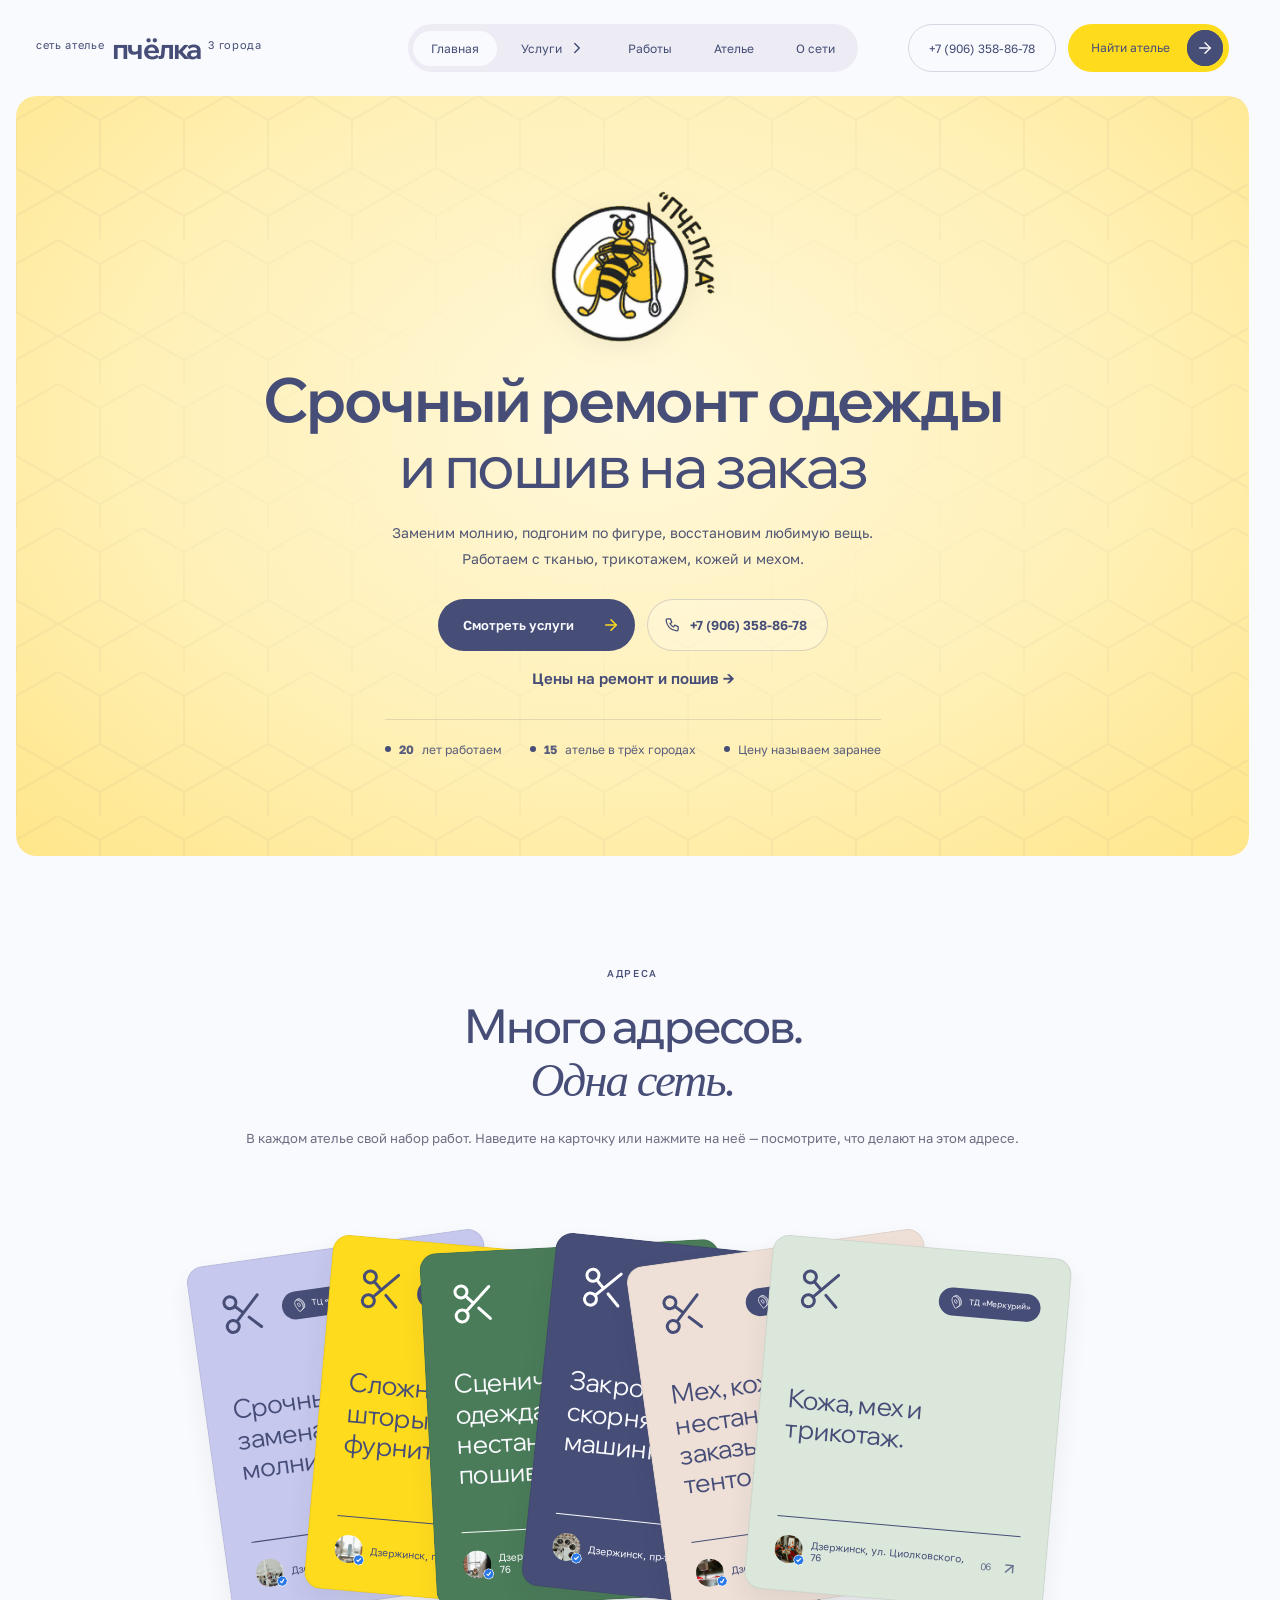
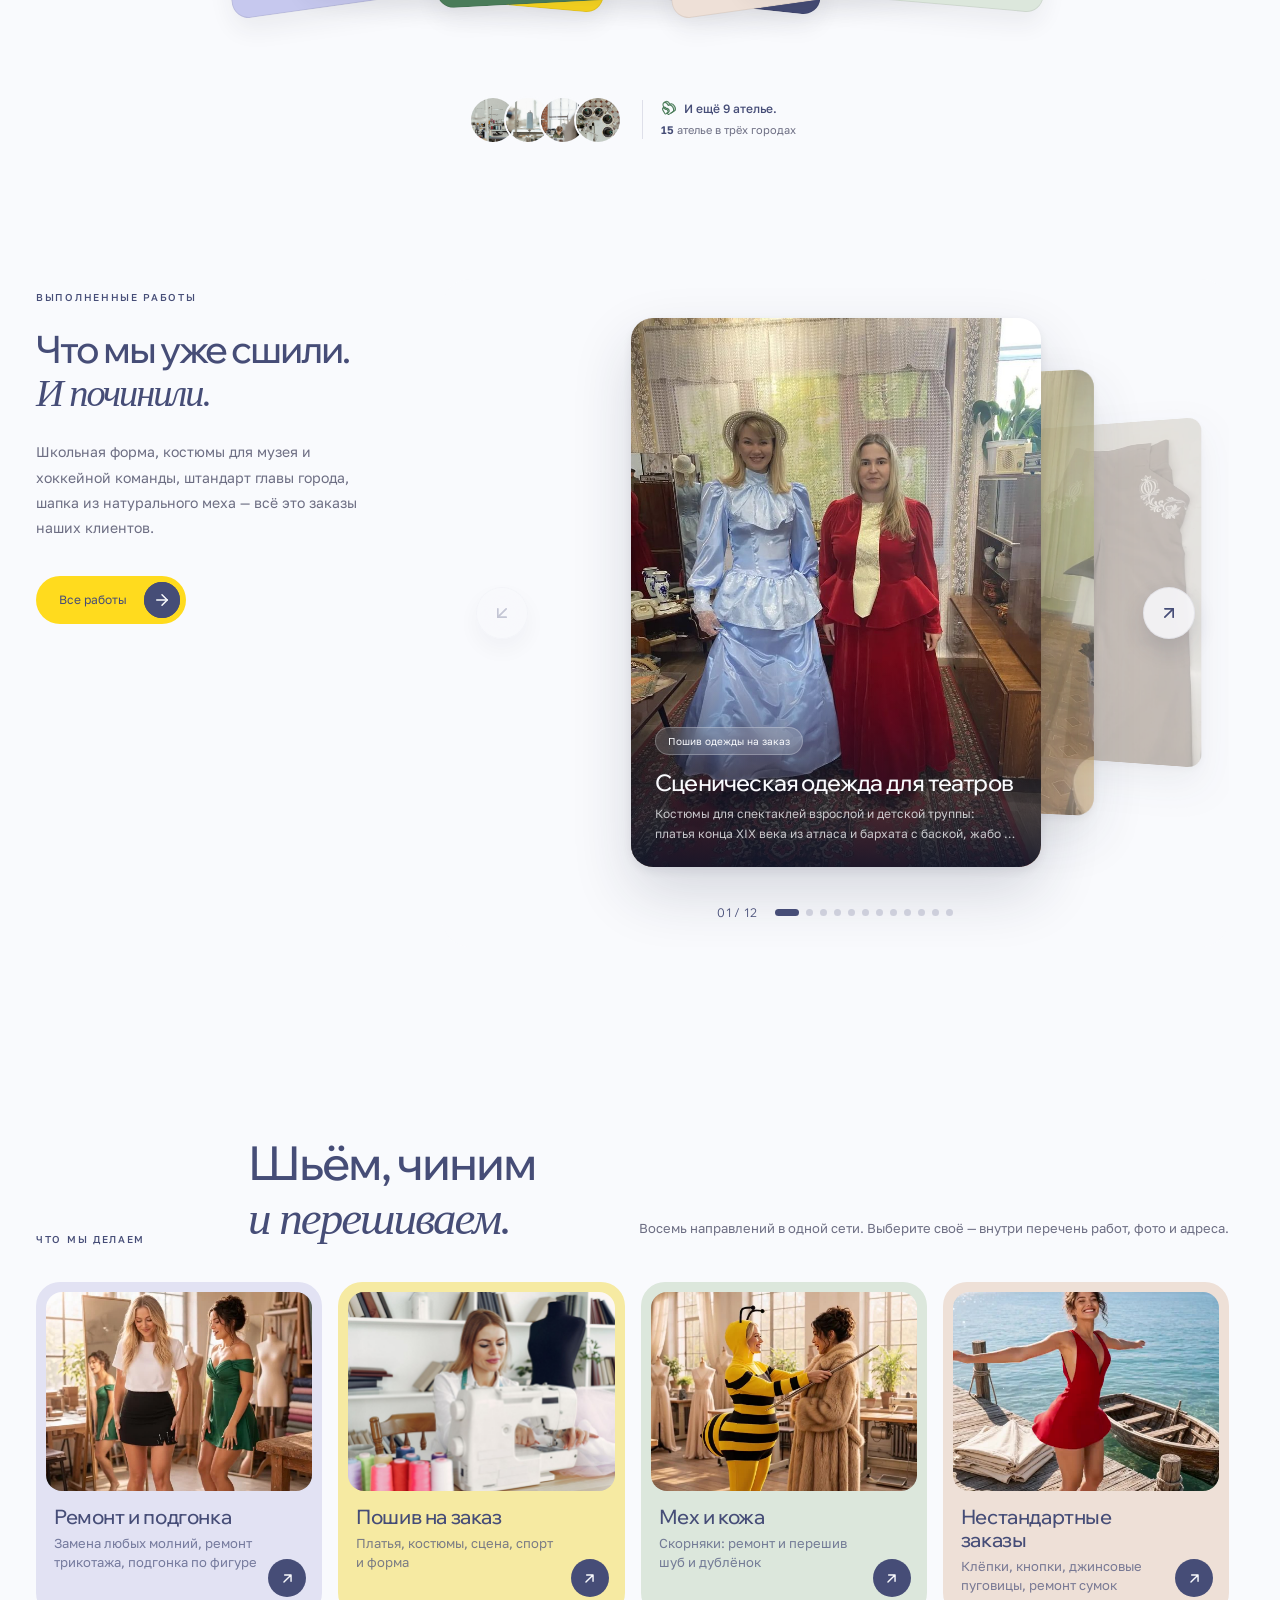
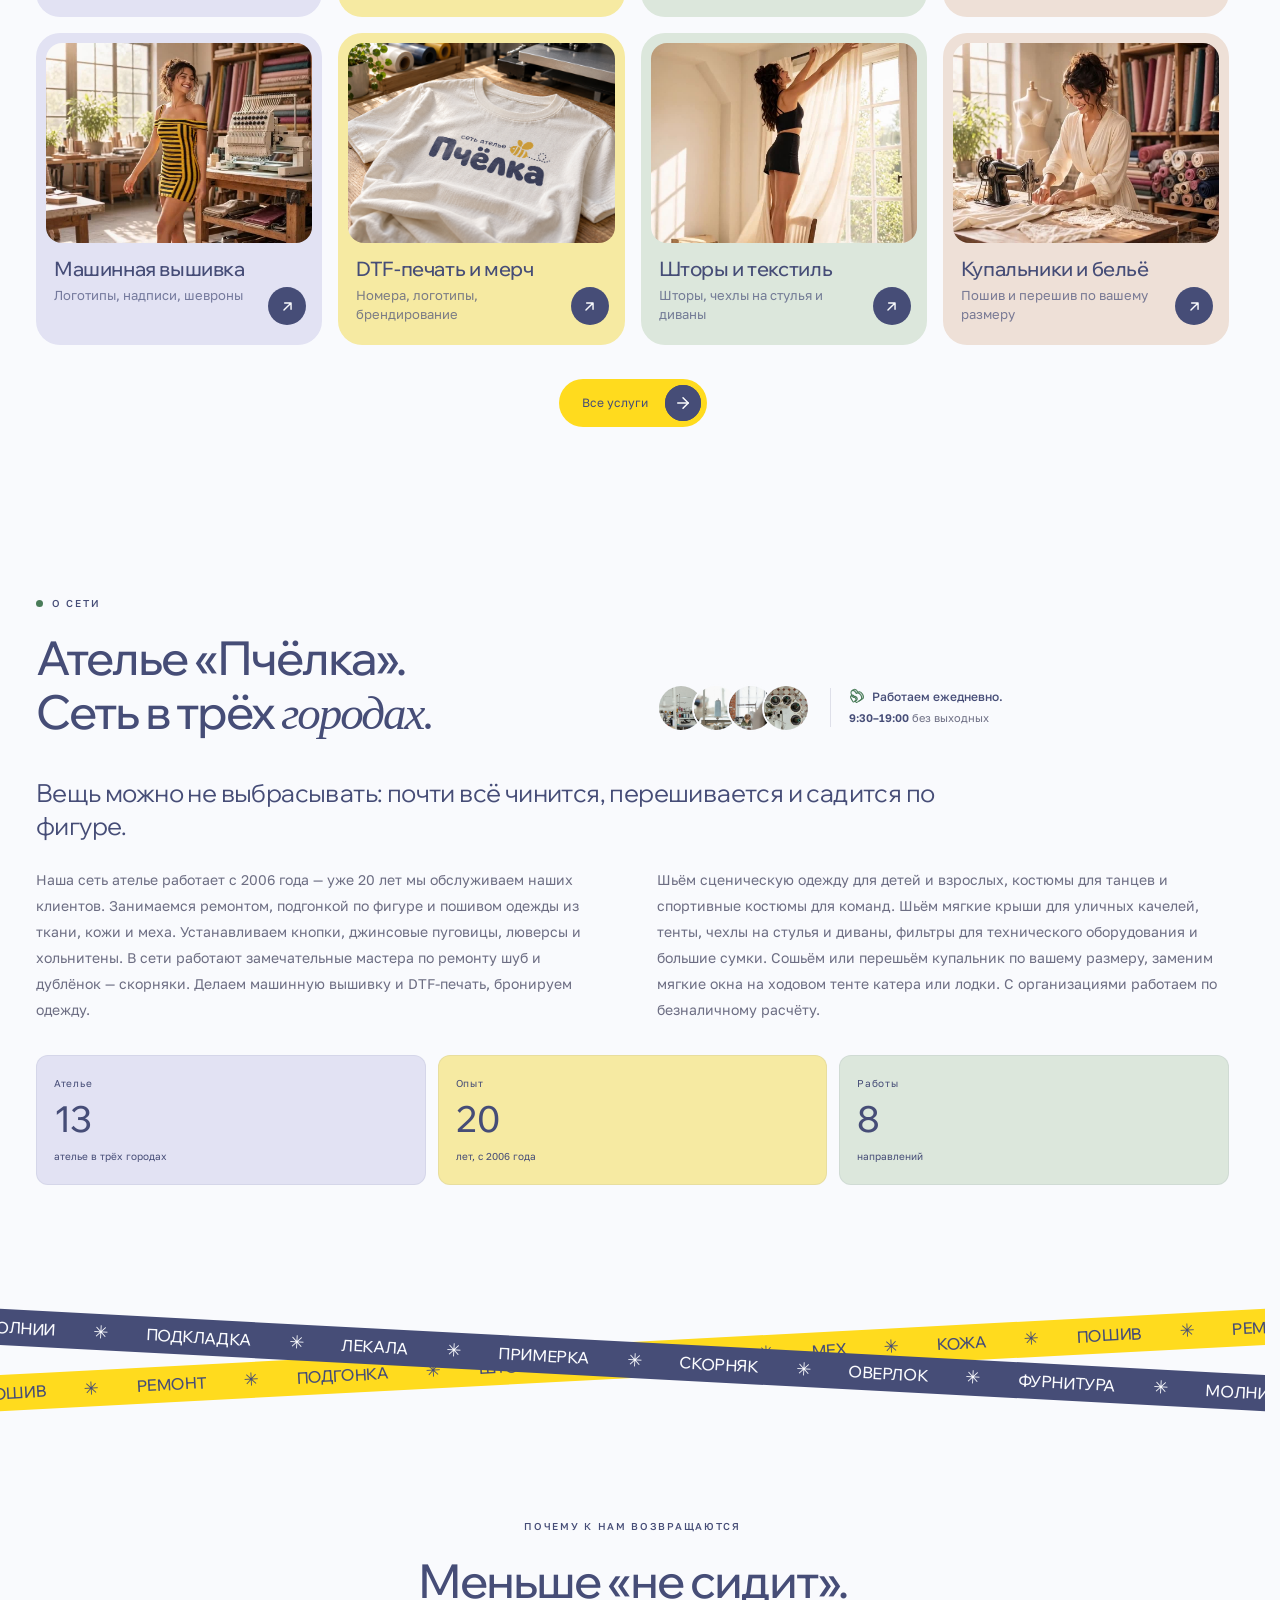
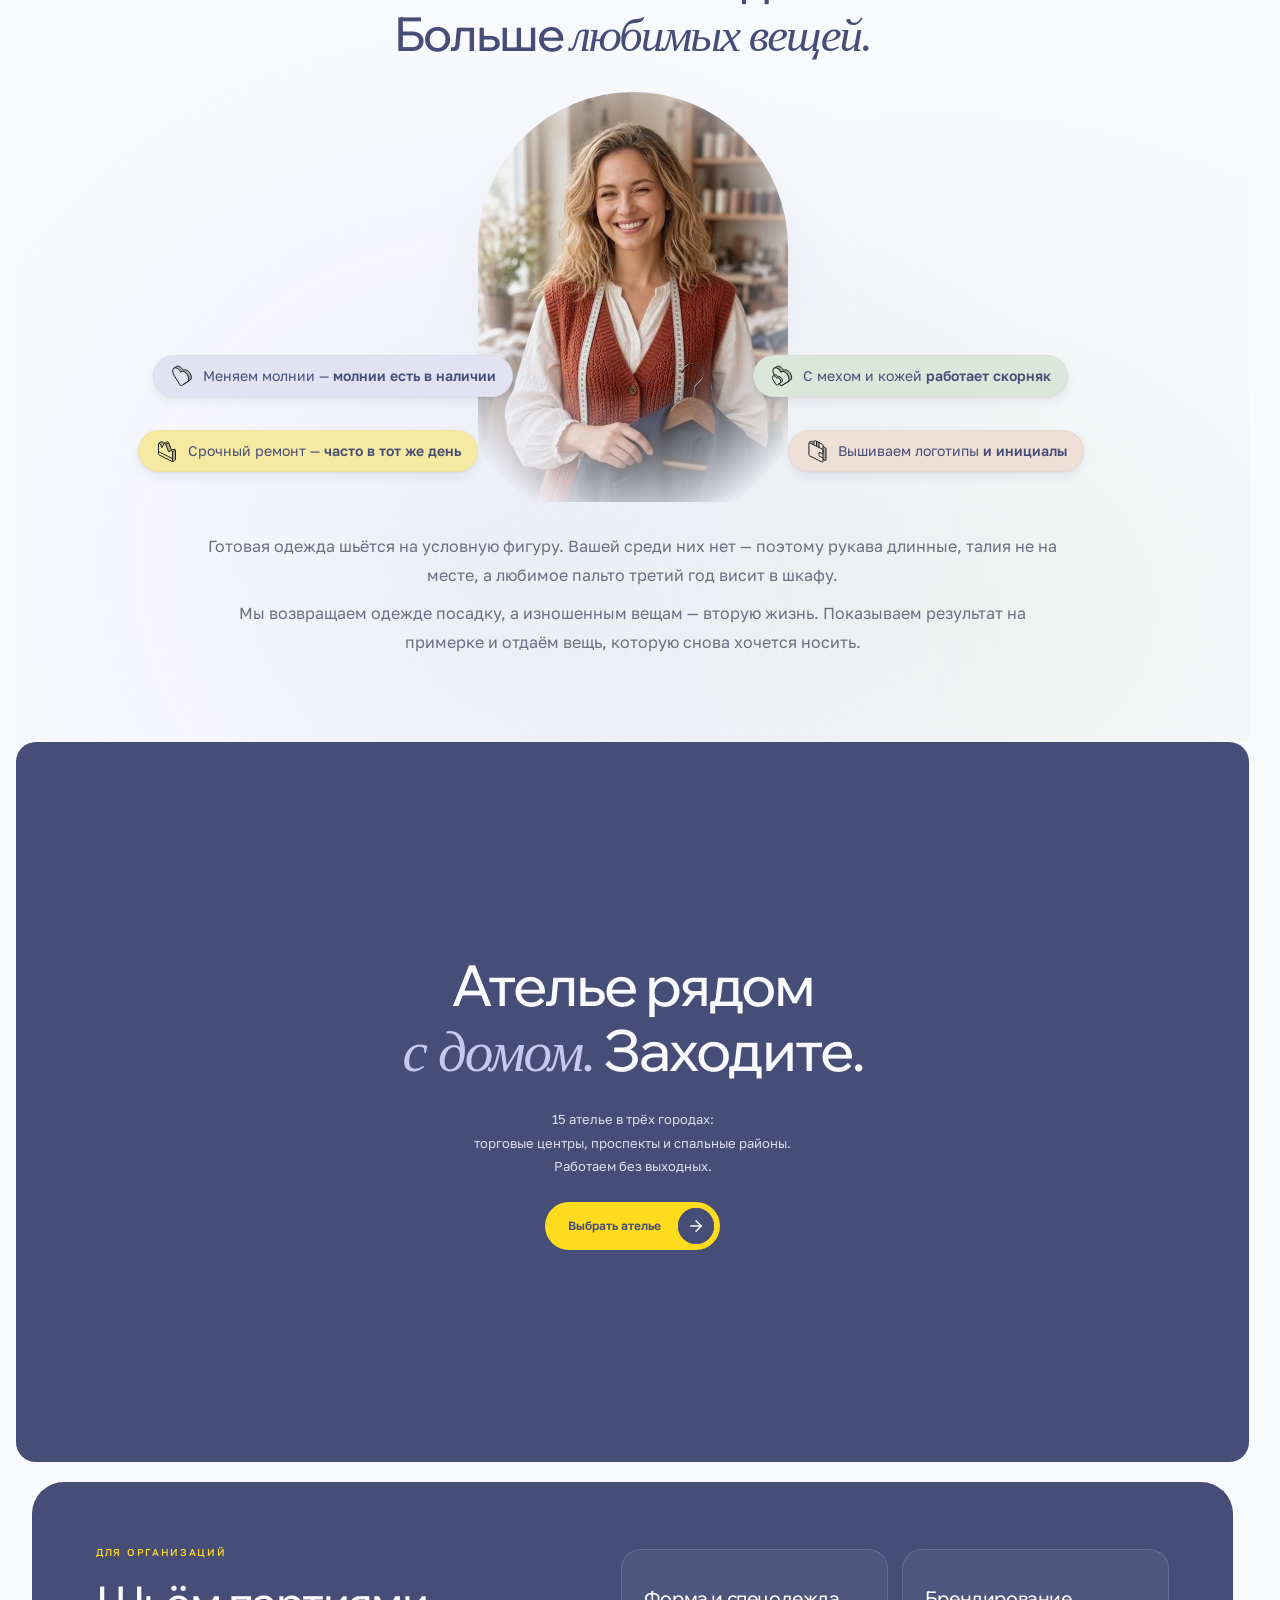
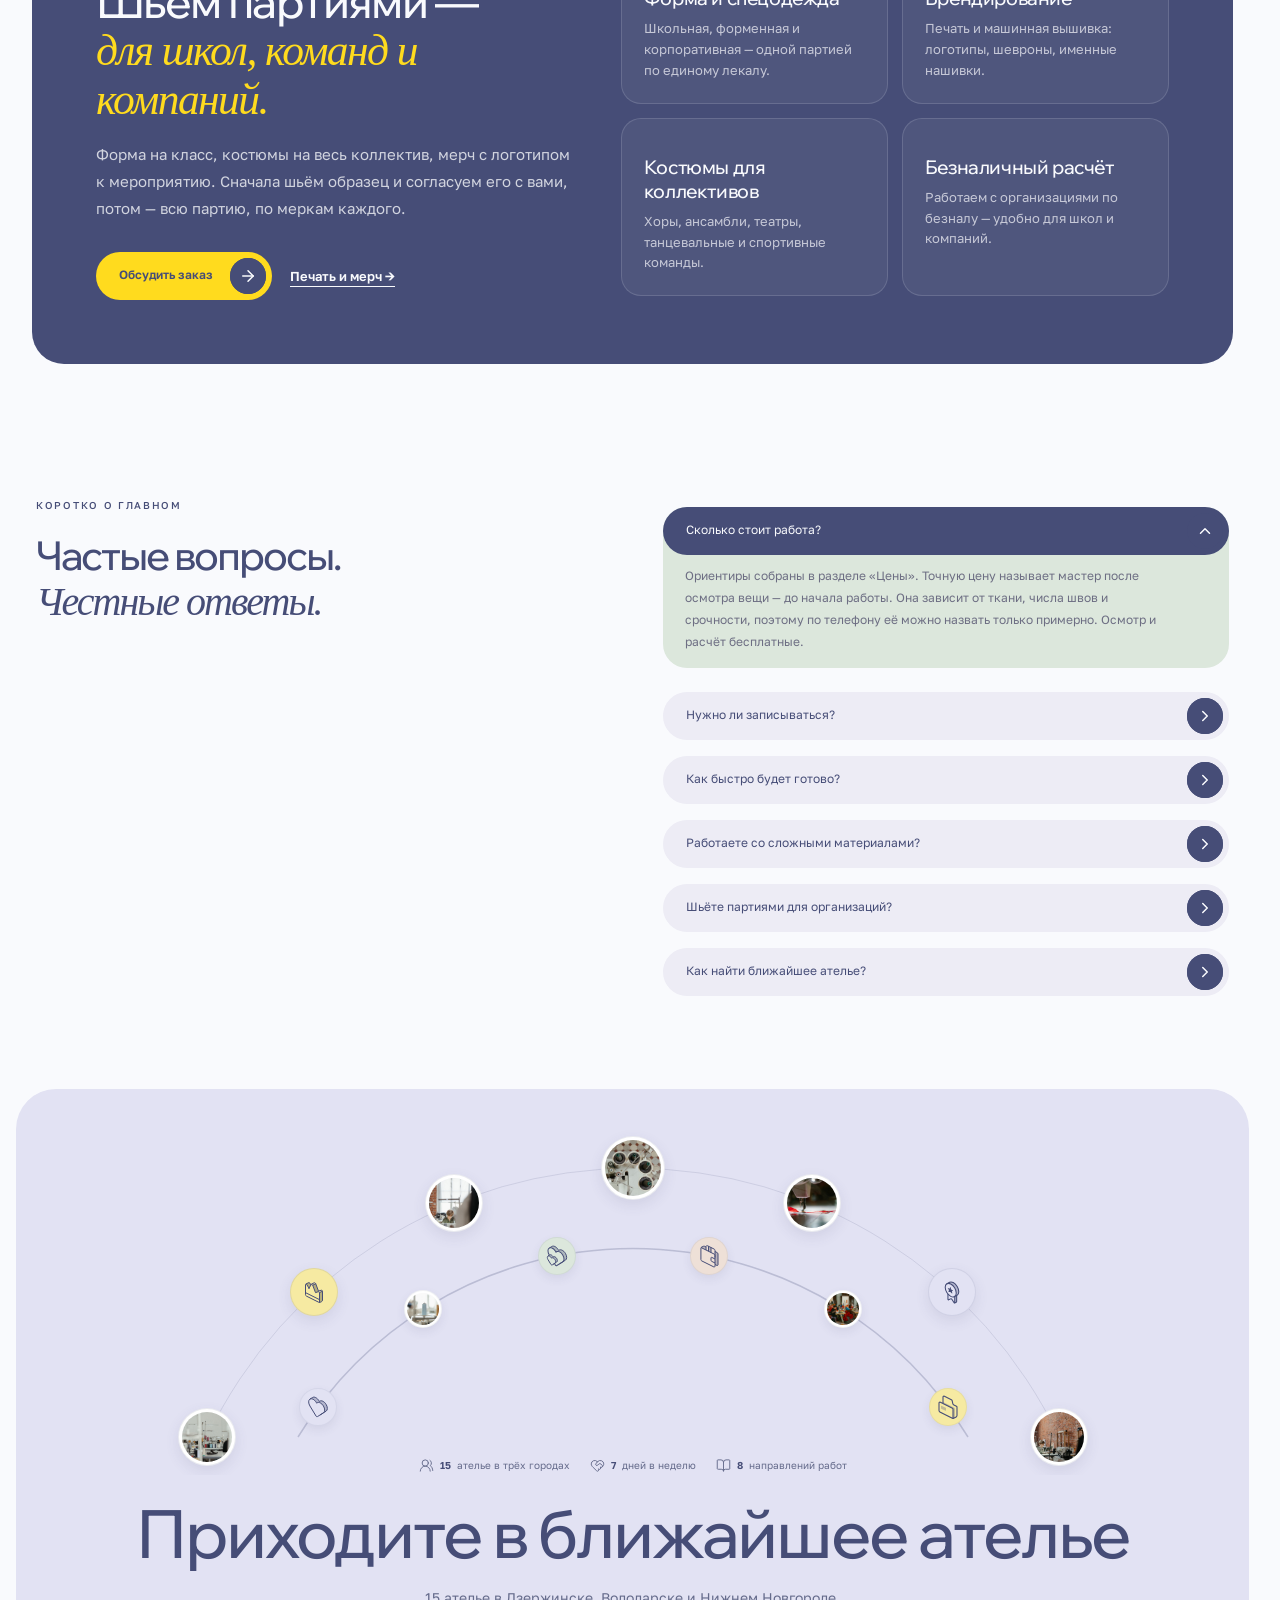
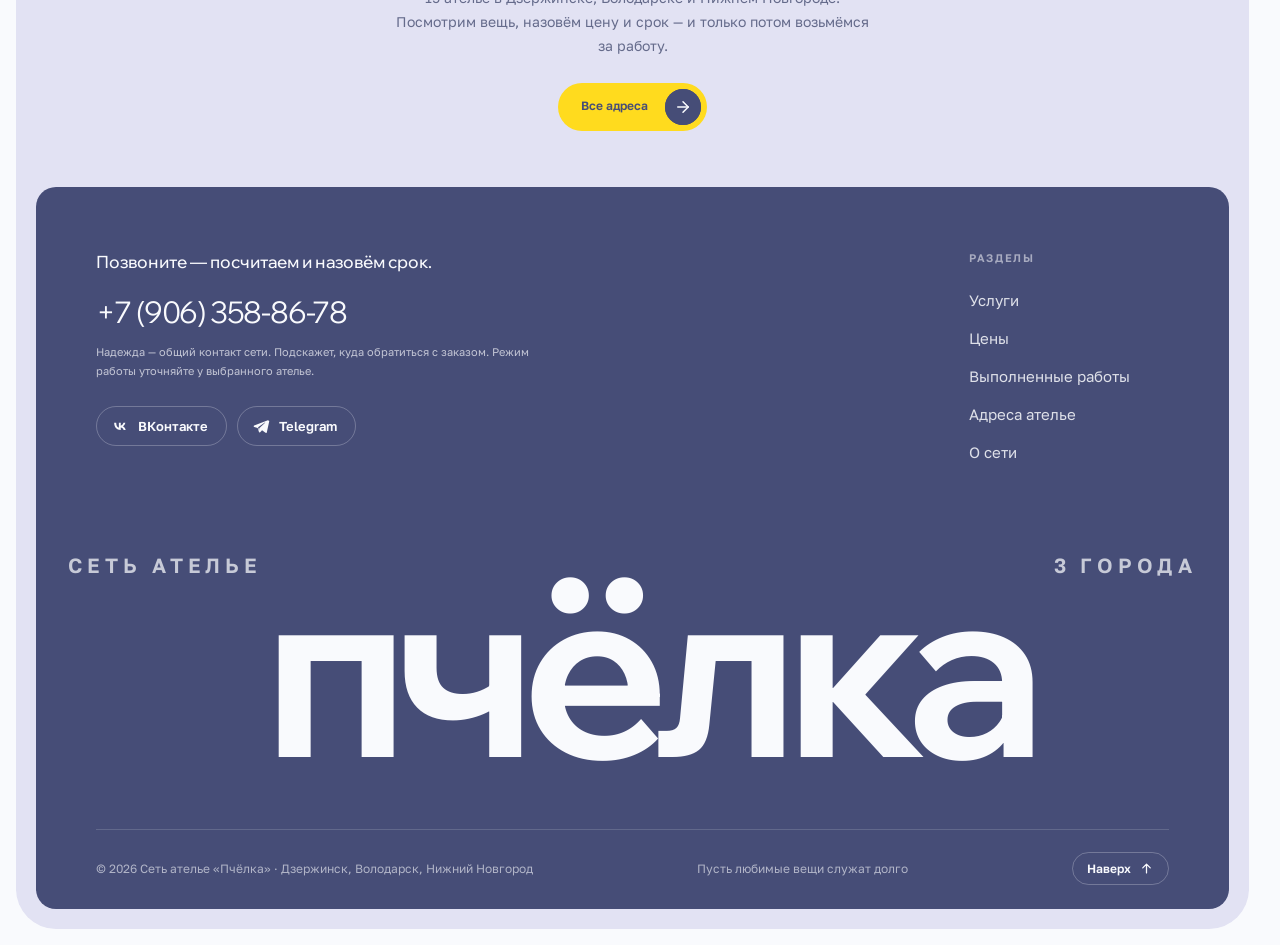
==== index.html @ 3d490593 "Align remaining atelier counts and directory numbering" ====
<!DOCTYPE html><html lang="ru"><head>
<meta name="robots" content="noindex, nofollow"/><meta charset="utf-8"/><meta name="viewport" content="width=device-width, initial-scale=1"/><link rel="preconnect" href="https://fonts.googleapis.com"/><link rel="preconnect" href="https://fonts.gstatic.com" crossorigin/><link rel="stylesheet" href="https://fonts.googleapis.com/css2?family=Golos+Text:wght@400..900&family=Wix+Madefor+Display:wght@400..800&display=swap"/><link rel="stylesheet" href="assets/styles.css?v=seat15"/><link rel="icon" href="assets/img/logo-mark.png" type="image/png"/><title>Ателье «Пчёлка» — ремонт и пошив одежды в Дзержинске, Володарске и Нижнем Новгороде</title><meta name="description" content="Сеть из 15 ателье «Пчёлка» в Дзержинске, Володарске и Нижнем Новгороде: ремонт и подгонка одежды, пошив по меркам, мех и кожа, машинная вышивка, шторы. Цены, адреса и телефоны."/><link rel="stylesheet" href="assets/fixes.css?v=23"/><link rel="stylesheet" href="assets/home.css?v=7"/><link rel="stylesheet" href="assets/navigation.css?v=1"/><link rel="stylesheet" href="assets/content-update.css?v=3"/></head><body class="home-refined"><div><header class="site-header"><a class="logo" aria-label="Ателье «Пчёлка» — на главную" href="index.html"><span class="logo-dot">сеть ателье</span>пчёлка<span class="logo-dot">3 города</span></a><nav class="site-header-menu " aria-label="Главное меню"><div class="site-menu-row"><a aria-current="page" href="index.html">Главная</a><button class="site-more-toggle" type="button" aria-expanded="false" aria-controls="site-more-pages">Услуги<svg xmlns="http://www.w3.org/2000/svg" width="18" height="18" viewBox="0 0 24 24" fill="none" stroke="currentColor" stroke-width="2" stroke-linecap="round" stroke-linejoin="round" class="lucide lucide-chevron-right accordion-chevron" aria-hidden="true"><path d="m9 18 6-6-6-6"></path></svg></button><a href="raboty.html">Работы</a><a href="ateleye.html">Ателье</a><a href="o-nas.html">О сети</a></div><div class="site-more-pages" id="site-more-pages" hidden><a href="uslugi.html">Все услуги</a><a href="uslugi/remont.html">Ремонт и подгонка одежды</a><a href="uslugi/poshiv.html">Пошив одежды на заказ</a><a href="uslugi/meh-kozha.html">Мех и кожа</a><a href="uslugi/spec.html">Нестандартные заказы и фурнитура</a><a href="uslugi/vyshivka.html">Машинная вышивка</a><a href="uslugi/pechat.html">Печать на одежде и мерч</a><a href="uslugi/shtory.html">Шторы и домашний текстиль</a><a href="uslugi/bele.html">Нижнее бельё на заказ</a></div></nav><div class="site-header-actions"><a class="site-sign-in" href="tel:+79063588678">+7 (906) 358-86-78</a><a href="ateleye.html" class="arrow-fill-button  "><span class="arrow-fill-surface" aria-hidden="true"></span><span class="arrow-fill-content">Найти ателье</span><span class="arrow-fill-icon" aria-hidden="true"><svg xmlns="http://www.w3.org/2000/svg" width="18" height="18" viewBox="0 0 24 24" fill="none" stroke="currentColor" stroke-width="2" stroke-linecap="round" stroke-linejoin="round" class="lucide lucide-arrow-right arrow-out" aria-hidden="true"><path d="M5 12h14"></path><path d="m12 5 7 7-7 7"></path></svg><svg xmlns="http://www.w3.org/2000/svg" width="18" height="18" viewBox="0 0 24 24" fill="none" stroke="currentColor" stroke-width="2" stroke-linecap="round" stroke-linejoin="round" class="lucide lucide-arrow-right arrow-in" aria-hidden="true"><path d="M5 12h14"></path><path d="m12 5 7 7-7 7"></path></svg></span></a></div></header><main><section class="hero reference-hero hero-static home-hero" id="top"><div class="hero-visual" aria-hidden="true"><span class="hero-comb"></span></div><div class="hero-copy"><img class="hero-logo" src="assets/img/logo-clear.png" alt="Ателье «Пчёлка»" width="747" height="685"/><h1>Срочный ремонт одежды<br/><span>и пошив на заказ</span></h1><p>Заменим молнию, подгоним по фигуре, восстановим любимую вещь.<br/>Работаем с тканью, трикотажем, кожей и мехом.</p><div class="hero-cta"><a href="uslugi.html" class="arrow-fill-button  button primary"><span class="arrow-fill-surface" aria-hidden="true"></span><span class="arrow-fill-content">Смотреть услуги</span><span class="arrow-fill-icon" aria-hidden="true"><svg xmlns="http://www.w3.org/2000/svg" width="18" height="18" viewBox="0 0 24 24" fill="none" stroke="currentColor" stroke-width="2" stroke-linecap="round" stroke-linejoin="round" class="lucide lucide-arrow-right arrow-out" aria-hidden="true"><path d="M5 12h14"></path><path d="m12 5 7 7-7 7"></path></svg><svg xmlns="http://www.w3.org/2000/svg" width="18" height="18" viewBox="0 0 24 24" fill="none" stroke="currentColor" stroke-width="2" stroke-linecap="round" stroke-linejoin="round" class="lucide lucide-arrow-right arrow-in" aria-hidden="true"><path d="M5 12h14"></path><path d="m12 5 7 7-7 7"></path></svg></span></a><a class="hero-call" href="tel:+79063588678"><svg viewBox="0 0 24 24" aria-hidden="true"><path d="M5 4h4l2 5-2.5 1.5a11 11 0 0 0 5 5L15 13l5 2v4a2 2 0 0 1-2 2A16 16 0 0 1 3 6a2 2 0 0 1 2-2"/></svg><span>+7 (906) 358-86-78</span></a></div><a class="home-price-link" href="uslugi.html#prices">Цены на ремонт и пошив →</a><ul class="hero-facts"><li><b>20</b> лет работаем</li><li><b>15</b> ателье в трёх городах</li><li>Цену называем заранее</li></ul></div></section><section class="social-proof section" aria-labelledby="points-heading"><div class="eyebrow">АДРЕСА</div><h2 id="points-heading">Много адресов.<br/><span class="serif-word">Одна сеть.</span></h2><p class="stories-intro">В каждом ателье свой набор работ. Наведите на карточку или нажмите на неё — посмотрите, что делают на этом адресе.</p><div class="hover-stack" style="--card-count:6"><article class="hover-stack-card" style="--card-bg:#c6c8ee;--card-color:#464d77;--city-bg:#464d77;--city-color:#fff;--quote-stroke:#464d77;--quote-fill:rgb(70 77 119 / .3);--card-index:0;--card-rotation:-8deg;transform:translate(0px, 0px) rotate(-8deg) scale(1);z-index:1" tabindex="0" aria-label="Ателье: ТЦ «Дзержинец» · ателье «Пчёлка», Дзержинск, пр-т Ленина, 66">
<div class="stack-card-top"><span class="testimonial-quote-icon"><svg width="26" height="26" viewBox="0 0 24 24" fill="none" stroke="currentColor" stroke-width="1.5" stroke-linecap="round" stroke-linejoin="round" aria-hidden="true"><circle cx="6" cy="6" r="3"/><circle cx="6" cy="18" r="3"/><path d="M20 4 8.1 15.9M14.5 14.5 20 20M8.1 8.1 12 12"/></svg></span><span class="stack-card-city"><svg class="stack-city-pin" width="16" height="16" viewBox="0 0 24 24" xmlns="http://www.w3.org/2000/svg" aria-hidden="true"><g fill="none" class="nc-icon-wrapper"><path d="M9.99309 2.50293L7.91699 3.91232L10.9409 4.90324L13.2886 6.65476L14.9071 9.37863L16.1954 12.1329L16.5261 15.283L15.9451 18.3399L17.6498 17.3876L19.0306 15.1401L18.7286 10.6763L17.238 6.98691L13.9958 3.4466L11.9623 2.7618L9.99309 2.50293Z" fill="currentColor" fill-opacity=".3"></path><path d="M6.38237 4.677C3.99452 6.25186 3.92133 10.799 6.2189 14.8333L10.1148 21.6742C10.2579 21.9253 10.5834 22.0033 10.8246 21.8442L14.7026 19.2865C17.0904 17.7117 17.1636 13.1646 14.8661 9.13026C12.5685 5.09594 8.77022 3.10215 6.38237 4.677Z" stroke="currentColor"></path><path d="M13.0755 20.3614L17.2555 17.6484C19.6433 16.0735 19.7165 11.5264 17.419 7.49207C15.1214 3.45775 11.3231 1.46397 8.93526 3.03882L8.57279 3.27129L7.84784 3.73597L6.39795 4.66534" stroke="currentColor"></path><path d="M8.44321 10.4884C8.50068 9.16005 9.48713 8.59788 10.6465 9.23279C11.8059 9.86771 12.6991 11.4593 12.6417 12.7877C12.5842 14.1161 11.5977 14.6782 10.4384 14.0433C9.27899 13.4084 8.38573 11.8168 8.44321 10.4884Z" stroke="currentColor"></path></g></svg>ТЦ «Дзержинец» · ателье «Пчёлка»</span></div>
<blockquote>Срочный ремонт и замена молний — молнии в наличии.</blockquote>
<div class="stack-card-footer"><span class="stack-card-author"><span class="stack-card-avatar">
<img src="assets/stock/atelier-1.jpg" alt=""/><span class="spotlight-avatar-check" role="img" aria-label="Ателье сети"><svg class="verification-badge-icon" xmlns="http://www.w3.org/2000/svg" x="0px" y="0px" width="20px" height="20px" viewBox="0 0 20 20" aria-hidden="true" focusable="false"><path d="m17.999,10c0-1.097-.567-2.113-1.465-2.707.215-1.054-.103-2.174-.878-2.95-.775-.776-1.896-1.094-2.95-.878-.593-.897-1.609-1.464-2.706-1.464s-2.113.567-2.706,1.464c-1.053-.216-2.174.102-2.95.878s-1.093,1.896-.878,2.949c-.897.593-1.465,1.61-1.465,2.707s.567,2.113,1.465,2.707c-.215,1.054.103,2.174.878,2.95s1.898,1.092,2.95.878c.593.897,1.609,1.464,2.706,1.464s2.113-.568,2.706-1.465c1.059.214,2.176-.103,2.95-.878.776-.776,1.094-1.896.878-2.95.897-.593,1.465-1.609,1.465-2.707Zm-4.218-1.875l-4,5c-.178.222-.442.358-.726.374-.019,0-.037.001-.056.001-.265,0-.52-.105-.707-.293l-2-2c-.391-.391-.391-1.023,0-1.414s1.023-.391,1.414,0l1.21,1.21,3.302-4.127c.347-.43.975-.502,1.406-.156.431.345.501.974.156,1.405Z" stroke-width="0" fill="currentColor"></path></svg></span></span><span>Дзержинск, пр-т Ленина, 66</span></span><span class="stack-card-number">0<!-- -->1<!-- --> <svg xmlns="http://www.w3.org/2000/svg" width="17" height="17" viewBox="0 0 24 24" fill="none" stroke="currentColor" stroke-width="2" stroke-linecap="round" stroke-linejoin="round" class="lucide lucide-arrow-up-right" aria-hidden="true"><path d="M7 7h10v10"></path><path d="M7 17 17 7"></path></svg></span></div>
</article><article class="hover-stack-card" style="--card-bg:#ffdb1e;--card-color:#464d77;--city-bg:#464d77;--city-color:#fff;--quote-stroke:#464d77;--quote-fill:rgb(70 77 119 / .3);--card-index:1;--card-rotation:5deg;transform:translate(0px, 0px) rotate(5deg) scale(1);z-index:2" tabindex="0" aria-label="Ателье: ТЦ «Юбилейный» · ателье «Пчёлка», Дзержинск, пр-т Чкалова, 23">
<div class="stack-card-top"><span class="testimonial-quote-icon"><svg width="26" height="26" viewBox="0 0 24 24" fill="none" stroke="currentColor" stroke-width="1.5" stroke-linecap="round" stroke-linejoin="round" aria-hidden="true"><circle cx="6" cy="6" r="3"/><circle cx="6" cy="18" r="3"/><path d="M20 4 8.1 15.9M14.5 14.5 20 20M8.1 8.1 12 12"/></svg></span><span class="stack-card-city"><svg class="stack-city-pin" width="16" height="16" viewBox="0 0 24 24" xmlns="http://www.w3.org/2000/svg" aria-hidden="true"><g fill="none" class="nc-icon-wrapper"><path d="M9.99309 2.50293L7.91699 3.91232L10.9409 4.90324L13.2886 6.65476L14.9071 9.37863L16.1954 12.1329L16.5261 15.283L15.9451 18.3399L17.6498 17.3876L19.0306 15.1401L18.7286 10.6763L17.238 6.98691L13.9958 3.4466L11.9623 2.7618L9.99309 2.50293Z" fill="currentColor" fill-opacity=".3"></path><path d="M6.38237 4.677C3.99452 6.25186 3.92133 10.799 6.2189 14.8333L10.1148 21.6742C10.2579 21.9253 10.5834 22.0033 10.8246 21.8442L14.7026 19.2865C17.0904 17.7117 17.1636 13.1646 14.8661 9.13026C12.5685 5.09594 8.77022 3.10215 6.38237 4.677Z" stroke="currentColor"></path><path d="M13.0755 20.3614L17.2555 17.6484C19.6433 16.0735 19.7165 11.5264 17.419 7.49207C15.1214 3.45775 11.3231 1.46397 8.93526 3.03882L8.57279 3.27129L7.84784 3.73597L6.39795 4.66534" stroke="currentColor"></path><path d="M8.44321 10.4884C8.50068 9.16005 9.48713 8.59788 10.6465 9.23279C11.8059 9.86771 12.6991 11.4593 12.6417 12.7877C12.5842 14.1161 11.5977 14.6782 10.4384 14.0433C9.27899 13.4084 8.38573 11.8168 8.44321 10.4884Z" stroke="currentColor"></path></g></svg>ТЦ «Юбилейный» · ателье «Пчёлка»</span></div>
<blockquote>Сложный ремонт, шторы и установка фурнитуры.</blockquote>
<div class="stack-card-footer"><span class="stack-card-author"><span class="stack-card-avatar">
<img src="assets/stock/atelier-2.jpg" alt=""/><span class="spotlight-avatar-check" role="img" aria-label="Ателье сети"><svg class="verification-badge-icon" xmlns="http://www.w3.org/2000/svg" x="0px" y="0px" width="20px" height="20px" viewBox="0 0 20 20" aria-hidden="true" focusable="false"><path d="m17.999,10c0-1.097-.567-2.113-1.465-2.707.215-1.054-.103-2.174-.878-2.95-.775-.776-1.896-1.094-2.95-.878-.593-.897-1.609-1.464-2.706-1.464s-2.113.567-2.706,1.464c-1.053-.216-2.174.102-2.95.878s-1.093,1.896-.878,2.949c-.897.593-1.465,1.61-1.465,2.707s.567,2.113,1.465,2.707c-.215,1.054.103,2.174.878,2.95s1.898,1.092,2.95.878c.593.897,1.609,1.464,2.706,1.464s2.113-.568,2.706-1.465c1.059.214,2.176-.103,2.95-.878.776-.776,1.094-1.896.878-2.95.897-.593,1.465-1.609,1.465-2.707Zm-4.218-1.875l-4,5c-.178.222-.442.358-.726.374-.019,0-.037.001-.056.001-.265,0-.52-.105-.707-.293l-2-2c-.391-.391-.391-1.023,0-1.414s1.023-.391,1.414,0l1.21,1.21,3.302-4.127c.347-.43.975-.502,1.406-.156.431.345.501.974.156,1.405Z" stroke-width="0" fill="currentColor"></path></svg></span></span><span>Дзержинск, пр-т Чкалова, 23</span></span><span class="stack-card-number">0<!-- -->2<!-- --> <svg xmlns="http://www.w3.org/2000/svg" width="17" height="17" viewBox="0 0 24 24" fill="none" stroke="currentColor" stroke-width="2" stroke-linecap="round" stroke-linejoin="round" class="lucide lucide-arrow-up-right" aria-hidden="true"><path d="M7 7h10v10"></path><path d="M7 17 17 7"></path></svg></span></div>
</article><article class="hover-stack-card" style="--card-bg:#4a7c59;--card-color:#f9fafd;--city-bg:#fff;--city-color:#464d77;--quote-stroke:#fff;--quote-fill:rgb(255 255 255 / .3);--card-index:2;--card-rotation:-3deg;transform:translate(0px, 0px) rotate(-3deg) scale(1);z-index:3" tabindex="0" aria-label="Ателье: ТЦ «Союз», Дзержинск, ул. Циолковского, 76">
<div class="stack-card-top"><span class="testimonial-quote-icon"><svg width="26" height="26" viewBox="0 0 24 24" fill="none" stroke="currentColor" stroke-width="1.5" stroke-linecap="round" stroke-linejoin="round" aria-hidden="true"><circle cx="6" cy="6" r="3"/><circle cx="6" cy="18" r="3"/><path d="M20 4 8.1 15.9M14.5 14.5 20 20M8.1 8.1 12 12"/></svg></span><span class="stack-card-city"><svg class="stack-city-pin" width="16" height="16" viewBox="0 0 24 24" xmlns="http://www.w3.org/2000/svg" aria-hidden="true"><g fill="none" class="nc-icon-wrapper"><path d="M9.99309 2.50293L7.91699 3.91232L10.9409 4.90324L13.2886 6.65476L14.9071 9.37863L16.1954 12.1329L16.5261 15.283L15.9451 18.3399L17.6498 17.3876L19.0306 15.1401L18.7286 10.6763L17.238 6.98691L13.9958 3.4466L11.9623 2.7618L9.99309 2.50293Z" fill="currentColor" fill-opacity=".3"></path><path d="M6.38237 4.677C3.99452 6.25186 3.92133 10.799 6.2189 14.8333L10.1148 21.6742C10.2579 21.9253 10.5834 22.0033 10.8246 21.8442L14.7026 19.2865C17.0904 17.7117 17.1636 13.1646 14.8661 9.13026C12.5685 5.09594 8.77022 3.10215 6.38237 4.677Z" stroke="currentColor"></path><path d="M13.0755 20.3614L17.2555 17.6484C19.6433 16.0735 19.7165 11.5264 17.419 7.49207C15.1214 3.45775 11.3231 1.46397 8.93526 3.03882L8.57279 3.27129L7.84784 3.73597L6.39795 4.66534" stroke="currentColor"></path><path d="M8.44321 10.4884C8.50068 9.16005 9.48713 8.59788 10.6465 9.23279C11.8059 9.86771 12.6991 11.4593 12.6417 12.7877C12.5842 14.1161 11.5977 14.6782 10.4384 14.0433C9.27899 13.4084 8.38573 11.8168 8.44321 10.4884Z" stroke="currentColor"></path></g></svg>ТЦ «Союз»</span></div>
<blockquote>Сценическая одежда и нестандартный пошив.</blockquote>
<div class="stack-card-footer"><span class="stack-card-author"><span class="stack-card-avatar">
<img src="assets/stock/atelier-3.jpg" alt=""/><span class="spotlight-avatar-check" role="img" aria-label="Ателье сети"><svg class="verification-badge-icon" xmlns="http://www.w3.org/2000/svg" x="0px" y="0px" width="20px" height="20px" viewBox="0 0 20 20" aria-hidden="true" focusable="false"><path d="m17.999,10c0-1.097-.567-2.113-1.465-2.707.215-1.054-.103-2.174-.878-2.95-.775-.776-1.896-1.094-2.95-.878-.593-.897-1.609-1.464-2.706-1.464s-2.113.567-2.706,1.464c-1.053-.216-2.174.102-2.95.878s-1.093,1.896-.878,2.949c-.897.593-1.465,1.61-1.465,2.707s.567,2.113,1.465,2.707c-.215,1.054.103,2.174.878,2.95s1.898,1.092,2.95.878c.593.897,1.609,1.464,2.706,1.464s2.113-.568,2.706-1.465c1.059.214,2.176-.103,2.95-.878.776-.776,1.094-1.896.878-2.95.897-.593,1.465-1.609,1.465-2.707Zm-4.218-1.875l-4,5c-.178.222-.442.358-.726.374-.019,0-.037.001-.056.001-.265,0-.52-.105-.707-.293l-2-2c-.391-.391-.391-1.023,0-1.414s1.023-.391,1.414,0l1.21,1.21,3.302-4.127c.347-.43.975-.502,1.406-.156.431.345.501.974.156,1.405Z" stroke-width="0" fill="currentColor"></path></svg></span></span><span>Дзержинск, ул. Циолковского, 76</span></span><span class="stack-card-number">0<!-- -->3<!-- --> <svg xmlns="http://www.w3.org/2000/svg" width="17" height="17" viewBox="0 0 24 24" fill="none" stroke="currentColor" stroke-width="2" stroke-linecap="round" stroke-linejoin="round" class="lucide lucide-arrow-up-right" aria-hidden="true"><path d="M7 7h10v10"></path><path d="M7 17 17 7"></path></svg></span></div>
</article><article class="hover-stack-card" style="--card-bg:#464d77;--card-color:#f9fafd;--city-bg:#fff;--city-color:#464d77;--quote-stroke:#fff;--quote-fill:rgb(255 255 255 / .3);--card-index:3;--card-rotation:6deg;transform:translate(0px, 0px) rotate(6deg) scale(1);z-index:4" tabindex="0" aria-label="Ателье: Ателье «Пчёлка», Дзержинск, пр-т Ленина, 26">
<div class="stack-card-top"><span class="testimonial-quote-icon"><svg width="26" height="26" viewBox="0 0 24 24" fill="none" stroke="currentColor" stroke-width="1.5" stroke-linecap="round" stroke-linejoin="round" aria-hidden="true"><circle cx="6" cy="6" r="3"/><circle cx="6" cy="18" r="3"/><path d="M20 4 8.1 15.9M14.5 14.5 20 20M8.1 8.1 12 12"/></svg></span><span class="stack-card-city"><svg class="stack-city-pin" width="16" height="16" viewBox="0 0 24 24" xmlns="http://www.w3.org/2000/svg" aria-hidden="true"><g fill="none" class="nc-icon-wrapper"><path d="M9.99309 2.50293L7.91699 3.91232L10.9409 4.90324L13.2886 6.65476L14.9071 9.37863L16.1954 12.1329L16.5261 15.283L15.9451 18.3399L17.6498 17.3876L19.0306 15.1401L18.7286 10.6763L17.238 6.98691L13.9958 3.4466L11.9623 2.7618L9.99309 2.50293Z" fill="currentColor" fill-opacity=".3"></path><path d="M6.38237 4.677C3.99452 6.25186 3.92133 10.799 6.2189 14.8333L10.1148 21.6742C10.2579 21.9253 10.5834 22.0033 10.8246 21.8442L14.7026 19.2865C17.0904 17.7117 17.1636 13.1646 14.8661 9.13026C12.5685 5.09594 8.77022 3.10215 6.38237 4.677Z" stroke="currentColor"></path><path d="M13.0755 20.3614L17.2555 17.6484C19.6433 16.0735 19.7165 11.5264 17.419 7.49207C15.1214 3.45775 11.3231 1.46397 8.93526 3.03882L8.57279 3.27129L7.84784 3.73597L6.39795 4.66534" stroke="currentColor"></path><path d="M8.44321 10.4884C8.50068 9.16005 9.48713 8.59788 10.6465 9.23279C11.8059 9.86771 12.6991 11.4593 12.6417 12.7877C12.5842 14.1161 11.5977 14.6782 10.4384 14.0433C9.27899 13.4084 8.38573 11.8168 8.44321 10.4884Z" stroke="currentColor"></path></g></svg>Ателье «Пчёлка»</span></div>
<blockquote>Закройщик, скорняк и машинная вышивка.</blockquote>
<div class="stack-card-footer"><span class="stack-card-author"><span class="stack-card-avatar">
<img src="assets/stock/atelier-4.jpg" alt=""/><span class="spotlight-avatar-check" role="img" aria-label="Ателье сети"><svg class="verification-badge-icon" xmlns="http://www.w3.org/2000/svg" x="0px" y="0px" width="20px" height="20px" viewBox="0 0 20 20" aria-hidden="true" focusable="false"><path d="m17.999,10c0-1.097-.567-2.113-1.465-2.707.215-1.054-.103-2.174-.878-2.95-.775-.776-1.896-1.094-2.95-.878-.593-.897-1.609-1.464-2.706-1.464s-2.113.567-2.706,1.464c-1.053-.216-2.174.102-2.95.878s-1.093,1.896-.878,2.949c-.897.593-1.465,1.61-1.465,2.707s.567,2.113,1.465,2.707c-.215,1.054.103,2.174.878,2.95s1.898,1.092,2.95.878c.593.897,1.609,1.464,2.706,1.464s2.113-.568,2.706-1.465c1.059.214,2.176-.103,2.95-.878.776-.776,1.094-1.896.878-2.95.897-.593,1.465-1.609,1.465-2.707Zm-4.218-1.875l-4,5c-.178.222-.442.358-.726.374-.019,0-.037.001-.056.001-.265,0-.52-.105-.707-.293l-2-2c-.391-.391-.391-1.023,0-1.414s1.023-.391,1.414,0l1.21,1.21,3.302-4.127c.347-.43.975-.502,1.406-.156.431.345.501.974.156,1.405Z" stroke-width="0" fill="currentColor"></path></svg></span></span><span>Дзержинск, пр-т Ленина, 26</span></span><span class="stack-card-number">0<!-- -->4<!-- --> <svg xmlns="http://www.w3.org/2000/svg" width="17" height="17" viewBox="0 0 24 24" fill="none" stroke="currentColor" stroke-width="2" stroke-linecap="round" stroke-linejoin="round" class="lucide lucide-arrow-up-right" aria-hidden="true"><path d="M7 7h10v10"></path><path d="M7 17 17 7"></path></svg></span></div>
</article><article class="hover-stack-card" style="--card-bg:#eee0d7;--card-color:#464d77;--city-bg:#464d77;--city-color:#fff;--quote-stroke:#464d77;--quote-fill:rgb(70 77 119 / .3);--card-index:4;--card-rotation:-8deg;transform:translate(0px, 0px) rotate(-8deg) scale(1);z-index:5" tabindex="0" aria-label="Ателье: ТЦ «Лидия» · ателье «Лидия», Дзержинск, ул. Гайдара, 59Е">
<div class="stack-card-top"><span class="testimonial-quote-icon"><svg width="26" height="26" viewBox="0 0 24 24" fill="none" stroke="currentColor" stroke-width="1.5" stroke-linecap="round" stroke-linejoin="round" aria-hidden="true"><circle cx="6" cy="6" r="3"/><circle cx="6" cy="18" r="3"/><path d="M20 4 8.1 15.9M14.5 14.5 20 20M8.1 8.1 12 12"/></svg></span><span class="stack-card-city"><svg class="stack-city-pin" width="16" height="16" viewBox="0 0 24 24" xmlns="http://www.w3.org/2000/svg" aria-hidden="true"><g fill="none" class="nc-icon-wrapper"><path d="M9.99309 2.50293L7.91699 3.91232L10.9409 4.90324L13.2886 6.65476L14.9071 9.37863L16.1954 12.1329L16.5261 15.283L15.9451 18.3399L17.6498 17.3876L19.0306 15.1401L18.7286 10.6763L17.238 6.98691L13.9958 3.4466L11.9623 2.7618L9.99309 2.50293Z" fill="currentColor" fill-opacity=".3"></path><path d="M6.38237 4.677C3.99452 6.25186 3.92133 10.799 6.2189 14.8333L10.1148 21.6742C10.2579 21.9253 10.5834 22.0033 10.8246 21.8442L14.7026 19.2865C17.0904 17.7117 17.1636 13.1646 14.8661 9.13026C12.5685 5.09594 8.77022 3.10215 6.38237 4.677Z" stroke="currentColor"></path><path d="M13.0755 20.3614L17.2555 17.6484C19.6433 16.0735 19.7165 11.5264 17.419 7.49207C15.1214 3.45775 11.3231 1.46397 8.93526 3.03882L8.57279 3.27129L7.84784 3.73597L6.39795 4.66534" stroke="currentColor"></path><path d="M8.44321 10.4884C8.50068 9.16005 9.48713 8.59788 10.6465 9.23279C11.8059 9.86771 12.6991 11.4593 12.6417 12.7877C12.5842 14.1161 11.5977 14.6782 10.4384 14.0433C9.27899 13.4084 8.38573 11.8168 8.44321 10.4884Z" stroke="currentColor"></path></g></svg>ТЦ «Лидия» · ателье «Лидия»</span></div>
<blockquote>Мех, кожа и нестандартные заказы: от сумок до тентов.</blockquote>
<div class="stack-card-footer"><span class="stack-card-author"><span class="stack-card-avatar">
<img src="assets/stock/atelier-5.jpg" alt=""/><span class="spotlight-avatar-check" role="img" aria-label="Ателье сети"><svg class="verification-badge-icon" xmlns="http://www.w3.org/2000/svg" x="0px" y="0px" width="20px" height="20px" viewBox="0 0 20 20" aria-hidden="true" focusable="false"><path d="m17.999,10c0-1.097-.567-2.113-1.465-2.707.215-1.054-.103-2.174-.878-2.95-.775-.776-1.896-1.094-2.95-.878-.593-.897-1.609-1.464-2.706-1.464s-2.113.567-2.706,1.464c-1.053-.216-2.174.102-2.95.878s-1.093,1.896-.878,2.949c-.897.593-1.465,1.61-1.465,2.707s.567,2.113,1.465,2.707c-.215,1.054.103,2.174.878,2.95s1.898,1.092,2.95.878c.593.897,1.609,1.464,2.706,1.464s2.113-.568,2.706-1.465c1.059.214,2.176-.103,2.95-.878.776-.776,1.094-1.896.878-2.95.897-.593,1.465-1.609,1.465-2.707Zm-4.218-1.875l-4,5c-.178.222-.442.358-.726.374-.019,0-.037.001-.056.001-.265,0-.52-.105-.707-.293l-2-2c-.391-.391-.391-1.023,0-1.414s1.023-.391,1.414,0l1.21,1.21,3.302-4.127c.347-.43.975-.502,1.406-.156.431.345.501.974.156,1.405Z" stroke-width="0" fill="currentColor"></path></svg></span></span><span>Дзержинск, ул. Гайдара, 59Е</span></span><span class="stack-card-number">0<!-- -->5<!-- --> <svg xmlns="http://www.w3.org/2000/svg" width="17" height="17" viewBox="0 0 24 24" fill="none" stroke="currentColor" stroke-width="2" stroke-linecap="round" stroke-linejoin="round" class="lucide lucide-arrow-up-right" aria-hidden="true"><path d="M7 7h10v10"></path><path d="M7 17 17 7"></path></svg></span></div>
</article><article class="hover-stack-card" style="--card-bg:#dce7dc;--card-color:#464d77;--city-bg:#464d77;--city-color:#fff;--quote-stroke:#464d77;--quote-fill:rgb(70 77 119 / .3);--card-index:5;--card-rotation:5deg;transform:translate(0px, 0px) rotate(5deg) scale(1);z-index:6" tabindex="0" aria-label="Ателье: ТД «Меркурий», Дзержинск, ул. Циолковского, 76">
<div class="stack-card-top"><span class="testimonial-quote-icon"><svg width="26" height="26" viewBox="0 0 24 24" fill="none" stroke="currentColor" stroke-width="1.5" stroke-linecap="round" stroke-linejoin="round" aria-hidden="true"><circle cx="6" cy="6" r="3"/><circle cx="6" cy="18" r="3"/><path d="M20 4 8.1 15.9M14.5 14.5 20 20M8.1 8.1 12 12"/></svg></span><span class="stack-card-city"><svg class="stack-city-pin" width="16" height="16" viewBox="0 0 24 24" xmlns="http://www.w3.org/2000/svg" aria-hidden="true"><g fill="none" class="nc-icon-wrapper"><path d="M9.99309 2.50293L7.91699 3.91232L10.9409 4.90324L13.2886 6.65476L14.9071 9.37863L16.1954 12.1329L16.5261 15.283L15.9451 18.3399L17.6498 17.3876L19.0306 15.1401L18.7286 10.6763L17.238 6.98691L13.9958 3.4466L11.9623 2.7618L9.99309 2.50293Z" fill="currentColor" fill-opacity=".3"></path><path d="M6.38237 4.677C3.99452 6.25186 3.92133 10.799 6.2189 14.8333L10.1148 21.6742C10.2579 21.9253 10.5834 22.0033 10.8246 21.8442L14.7026 19.2865C17.0904 17.7117 17.1636 13.1646 14.8661 9.13026C12.5685 5.09594 8.77022 3.10215 6.38237 4.677Z" stroke="currentColor"></path><path d="M13.0755 20.3614L17.2555 17.6484C19.6433 16.0735 19.7165 11.5264 17.419 7.49207C15.1214 3.45775 11.3231 1.46397 8.93526 3.03882L8.57279 3.27129L7.84784 3.73597L6.39795 4.66534" stroke="currentColor"></path><path d="M8.44321 10.4884C8.50068 9.16005 9.48713 8.59788 10.6465 9.23279C11.8059 9.86771 12.6991 11.4593 12.6417 12.7877C12.5842 14.1161 11.5977 14.6782 10.4384 14.0433C9.27899 13.4084 8.38573 11.8168 8.44321 10.4884Z" stroke="currentColor"></path></g></svg>ТД «Меркурий»</span></div>
<blockquote>Кожа, мех и трикотаж.</blockquote>
<div class="stack-card-footer"><span class="stack-card-author"><span class="stack-card-avatar">
<img src="assets/stock/atelier-6.jpg" alt=""/><span class="spotlight-avatar-check" role="img" aria-label="Ателье сети"><svg class="verification-badge-icon" xmlns="http://www.w3.org/2000/svg" x="0px" y="0px" width="20px" height="20px" viewBox="0 0 20 20" aria-hidden="true" focusable="false"><path d="m17.999,10c0-1.097-.567-2.113-1.465-2.707.215-1.054-.103-2.174-.878-2.95-.775-.776-1.896-1.094-2.95-.878-.593-.897-1.609-1.464-2.706-1.464s-2.113.567-2.706,1.464c-1.053-.216-2.174.102-2.95.878s-1.093,1.896-.878,2.949c-.897.593-1.465,1.61-1.465,2.707s.567,2.113,1.465,2.707c-.215,1.054.103,2.174.878,2.95s1.898,1.092,2.95.878c.593.897,1.609,1.464,2.706,1.464s2.113-.568,2.706-1.465c1.059.214,2.176-.103,2.95-.878.776-.776,1.094-1.896.878-2.95.897-.593,1.465-1.609,1.465-2.707Zm-4.218-1.875l-4,5c-.178.222-.442.358-.726.374-.019,0-.037.001-.056.001-.265,0-.52-.105-.707-.293l-2-2c-.391-.391-.391-1.023,0-1.414s1.023-.391,1.414,0l1.21,1.21,3.302-4.127c.347-.43.975-.502,1.406-.156.431.345.501.974.156,1.405Z" stroke-width="0" fill="currentColor"></path></svg></span></span><span>Дзержинск, ул. Циолковского, 76</span></span><span class="stack-card-number">0<!-- -->6<!-- --> <svg xmlns="http://www.w3.org/2000/svg" width="17" height="17" viewBox="0 0 24 24" fill="none" stroke="currentColor" stroke-width="2" stroke-linecap="round" stroke-linejoin="round" class="lucide lucide-arrow-up-right" aria-hidden="true"><path d="M7 7h10v10"></path><path d="M7 17 17 7"></path></svg></span></div>
</article></div><div class="community-proof"><div class="community-proof-avatars" aria-hidden="true"><img src="assets/stock/atelier-1.jpg" alt="" width="48" height="48" loading="lazy"/><img src="assets/stock/atelier-2.jpg" alt="" width="48" height="48" loading="lazy"/><img src="assets/stock/atelier-3.jpg" alt="" width="48" height="48" loading="lazy"/><img src="assets/stock/atelier-4.jpg" alt="" width="48" height="48" loading="lazy"/></div><div class="community-proof-copy"><span class="community-proof-title"><svg width="16" height="16" viewBox="0 0 24 24" xmlns="http://www.w3.org/2000/svg" aria-hidden="true"><g fill="none" class="nc-icon-wrapper"><path d="M12.4197 17.3791L10.5183 18.4999L10.2768 16.0828L9.32048 14.6095L7.58871 13.7307L6.51825 14.1701L5.51825 12.4999L3.51825 11.9999L5.01825 10.9999L5.91966 10.8791L8.41966 12.8791H9.91966L11.9197 14.3791L12.4197 17.3791Z" fill="currentColor" fill-opacity=".3" data-color="color-2"></path><path d="M8.113 1.91187L5.77523 3.34204L5.33521 3.56208L8.74554 5.07473L11.1383 8.12753L12.971 7.33752L14.6671 7.99793L17.1064 9.8877L18.9215 13.5181V16.9284L20.4307 16.3132L21.6718 14.7557L21.4518 11.5104L19.3315 7.62316L15.8687 5.67979L13.6135 6.31235L11.6883 3.56208L8.113 1.91187Z" fill="currentColor" fill-opacity=".3" data-color="color-2"></path><path d="M4.27665 11.0064C2.55425 8.21956 2.55425 5.1241 4.27665 4.09247C5.99905 3.06085 8.7916 4.48373 10.514 7.27057C10.6967 7.56614 10.86 7.86517 11.0039 8.16484C11.1478 8.01183 11.3111 7.8792 11.4938 7.76979C13.2162 6.73817 16.0088 8.16105 17.7312 10.9479C19.4536 13.7347 19.4536 16.8302 17.7312 17.8618L11.8638 21.548C11.3911 21.845 10.7667 21.6975 10.477 21.2202L9.47369 19.5675" stroke="currentColor" vector-effect="non-scaling-stroke" stroke-width="1.0833333333333333" stroke-linecap="round" stroke-linejoin="round"></path><path d="M14.5338 19.8719L20.3786 16.2168C22.101 15.1852 22.101 12.0897 20.3786 9.3029C18.6562 6.51606 15.8636 5.09318 14.1412 6.1248C13.9585 6.23421 13.7952 6.36683 13.6513 6.51984C13.5074 6.22017 13.3441 5.92114 13.1614 5.62557C11.439 2.83874 8.64645 1.41585 6.92405 2.44748L6.06134 2.98437L4.33594 4.05741" stroke="currentColor" vector-effect="non-scaling-stroke" stroke-width="1.0833333333333333"></path><path d="M2.99827 12.0275C2.10506 12.5624 2.10506 14.1677 2.99827 15.6129L5.95997 20.4917C6.24968 20.969 6.87403 21.1166 7.34677 20.8196L9.97556 19.168C10.8688 18.633 10.8688 17.0278 9.97556 15.5826C9.08235 14.1374 7.63418 13.3995 6.74097 13.9345C6.64624 13.9912 6.56155 14.06 6.48692 14.1393C6.41228 13.9839 6.32759 13.8288 6.23286 13.6756C5.33965 12.2304 3.89148 11.4925 2.99827 12.0275Z" stroke="currentColor" vector-effect="non-scaling-stroke" stroke-width="1.0833333333333333" stroke-linejoin="round"></path><path d="M8.31775 20.2105L11.6813 18.0513C12.5745 17.5163 12.5745 15.911 11.6813 14.4658C10.7881 13.0206 9.33992 12.2828 8.44671 12.8177C8.35198 12.8745 8.26729 12.9433 8.19266 13.0226C8.11802 12.8672 8.03334 12.7121 7.93861 12.5588C7.0454 11.1136 5.59722 10.3758 4.70401 10.9107L4.25662 11.1892L3.0293 12.0094" stroke="currentColor" vector-effect="non-scaling-stroke" stroke-width="1.0833333333333333"></path></g></svg><!-- -->И ещё 9 ателье.</span><p><strong>15</strong><!-- --> ателье в трёх городах</p></div></div></section><section class="blog section" id="raboty" aria-labelledby="works-heading"><div class="blog-intro"><div class="eyebrow">ВЫПОЛНЕННЫЕ РАБОТЫ</div><h2 id="works-heading">Что мы уже сшили.<br/><span class="serif-word">И починили.</span></h2><p>Школьная форма, костюмы для музея и хоккейной команды, штандарт главы города, шапка из натурального меха — всё это заказы наших клиентов.</p><a href="raboty.html" class="arrow-fill-button  "><span class="arrow-fill-surface" aria-hidden="true"></span><span class="arrow-fill-content">Все работы</span><span class="arrow-fill-icon" aria-hidden="true"><svg xmlns="http://www.w3.org/2000/svg" width="18" height="18" viewBox="0 0 24 24" fill="none" stroke="currentColor" stroke-width="2" stroke-linecap="round" stroke-linejoin="round" class="lucide lucide-arrow-right arrow-out" aria-hidden="true"><path d="M5 12h14"></path><path d="m12 5 7 7-7 7"></path></svg><svg xmlns="http://www.w3.org/2000/svg" width="18" height="18" viewBox="0 0 24 24" fill="none" stroke="currentColor" stroke-width="2" stroke-linecap="round" stroke-linejoin="round" class="lucide lucide-arrow-right arrow-in" aria-hidden="true"><path d="M5 12h14"></path><path d="m12 5 7 7-7 7"></path></svg></span></a></div><div class="coverflow" data-slider><div class="cf-ambient" data-slider-ambient style="background-image:url(assets/works/teatr-1.jpg)"></div><div class="cf-stage" data-slider-track tabindex="0" role="group" aria-label="Выполненные работы"><article class="cf-slide" data-index="0" aria-hidden="true"><div class="cf-card"><img src="assets/works/teatr-1.jpg" alt="Сценическая одежда для театров" loading="lazy" draggable="false"/><div class="cf-copy"><span class="cf-tag">Пошив одежды на заказ</span><h3>Сценическая одежда для театров</h3><p>Костюмы для спектаклей взрослой и детской труппы: платья конца XIX века из атласа и бархата с баской, жабо и кружевом, боярский кафтан с оплечьем и камнями, кафтан с застёжками-разговорами, костюм Петрушки и платье из фатина. Шьём по эскизу художника или по описанию роли, по меркам каждого актёра. В видео — костюмы на примерке.</p></div></div></article><article class="cf-slide" data-index="1" aria-hidden="true"><div class="cf-card"><img src="assets/works/shuba-1.jpg" alt="Пошив и перешив шубы" loading="lazy" draggable="false"/><div class="cf-copy"><span class="cf-tag">Мех и кожа</span><h3>Пошив и перешив шубы</h3><p>Шуба из стриженого меха с воротником-стойкой и длинной молнией во всю длину. Скорняк подобрал шкурки по тону и собрал их так, чтобы переходы цвета легли красиво. Так же перешиваем старые шубы: меняем фасон и длину, подгоняем по фигуре.</p></div></div></article><article class="cf-slide" data-index="2" aria-hidden="true"><div class="cf-card"><img src="assets/works/bryuki-1.jpg" alt="Пошив брюк на заказ" loading="lazy" draggable="false"/><div class="cf-copy"><span class="cf-tag">Пошив одежды на заказ</span><h3>Пошив брюк на заказ</h3><p>Широкие брюки с высокой посадкой, складками по поясу и глубокими карманами. По краю карманов — машинная вышивка светлым орнаментом. Сшиты по меркам заказчицы.</p></div></div></article><article class="cf-slide" data-index="3" aria-hidden="true"><div class="cf-card"><img src="assets/works/gimnastika-1.jpg" alt="Костюмы для гимнастики" loading="lazy" draggable="false"/><div class="cf-copy"><span class="cf-tag">Пошив одежды на заказ</span><h3>Костюмы для гимнастики</h3><p>Комплекты для выступлений младшей группы: топ, юбка с шортами и нарукавники из эластичной ткани в сине-бело-красных цветах. Ткань тянется и не сковывает движения; шьём на всю команду по меркам каждой гимнастки.</p></div></div></article><article class="cf-slide" data-index="4" aria-hidden="true"><div class="cf-card"><img src="assets/works/chehol-generator-1.jpg" alt="Чехол для уличного электрогенератора" loading="lazy" draggable="false"/><div class="cf-copy"><span class="cf-tag">Нестандартные заказы и фурнитура</span><h3>Чехол для уличного электрогенератора</h3><p>Чехол из плотной уличной ткани по размерам установки: закрывает генератор от дождя, снега и солнца. Над решётками охлаждения оставлены открытые окна, перехваченные прочными стропами, — воздух проходит свободно, а форма чехла держится.</p></div></div></article><article class="cf-slide" data-index="5" aria-hidden="true"><div class="cf-card"><img src="assets/works/tent-kater-1.jpg" alt="Замена мягких окон на ходовом тенте катера" loading="lazy" draggable="false"/><div class="cf-copy"><span class="cf-tag">Нестандартные заказы и фурнитура</span><h3>Замена мягких окон на ходовом тенте катера</h3><p>Старые помутневшие окна вырезали и вшили новые из прозрачной мягкой плёнки — по контуру прежних, с белым кантом по краю. Сам тент, кнопки и крепления остались на месте: шить новый тент целиком не пришлось.</p></div></div></article><article class="cf-slide" data-index="6" aria-hidden="true"><div class="cf-card"><img src="assets/works/podgibka-bryuk-1.jpg" alt="Подгибка джинсов, брюк и юбок" loading="lazy" draggable="false"/><div class="cf-copy"><span class="cf-tag">Ремонт и подгонка одежды</span><h3>Подгибка джинсов, брюк и юбок</h3><p>Укорачиваем по вашей длине: отмечаем на примерке, срезаем лишнее и подшиваем низ. У классических брюк пришиваем брючную тесьму — край не протирается о каблук. В видео мастер показывает подгибку брюк от начала до конца.</p></div></div></article><article class="cf-slide" data-index="7" aria-hidden="true"><div class="cf-card"><img src="assets/works/scena-deti-kostyumy-1.jpg" alt="Детские костюмы для сцены" loading="lazy" draggable="false"/><div class="cf-copy"><span class="cf-tag">Пошив одежды на заказ</span><h3>Детские костюмы для сцены</h3><p>Костюмы к концертам, конкурсам и праздникам: льняные рубахи с набивным орнаментом и маками и повязки на голову, северные платья с меховой опушкой и тесьмой, платья из бархата с пайетками, белые льняные костюмы с кружевом, золотистые платья с красными бантами. Шьём на весь номер — одинаково по образу, но по меркам каждого ребёнка.</p></div></div></article><article class="cf-slide" data-index="8" aria-hidden="true"><div class="cf-card"><img src="assets/works/scena-vzroslye-1.jpg" alt="Сценическая одежда для взрослых коллективов" loading="lazy" draggable="false"/><div class="cf-copy"><span class="cf-tag">Пошив одежды на заказ</span><h3>Сценическая одежда для взрослых коллективов</h3><p>Костюмы для народного хора и ансамбля: синие сарафаны с белыми рубахами и кокошниками, красные юбки с кофтами в цветочный набивной рисунок и отделкой по подолу. Шьём партией на весь коллектив, по меркам каждой участницы. В видео — выступление на празднике в костюмах.</p></div></div></article><article class="cf-slide" data-index="9" aria-hidden="true"><div class="cf-card"><img src="assets/works/muzej-1.jpg" alt="Пошив для манекенов, выставок и музеев" loading="lazy" draggable="false"/><div class="cf-copy"><span class="cf-tag">Пошив одежды на заказ</span><h3>Пошив для манекенов, выставок и музеев</h3><p>Костюмы для экспозиции Володарского музея по историческим образцам: суконный картуз с козырьком, сапоги и фартук с поварским колпаком. Шьём по размерам манекена или по меркам — для музеев, выставок, витрин и тематических площадок.</p></div></div></article><article class="cf-slide" data-index="10" aria-hidden="true"><div class="cf-card"><img src="assets/works/chehol-sabvufer-1.jpg" alt="Чехол для сабвуфера" loading="lazy" draggable="false"/><div class="cf-copy"><span class="cf-tag">Нестандартные заказы и фурнитура</span><h3>Чехол для сабвуфера</h3><p>Плотный чехол по размерам колонки: молнии по рёбрам, окна для ручек и разъёмов на липучках — клапан отстёгивается, и чехол не нужно снимать, чтобы взять колонку или подключить её.</p></div></div></article><article class="cf-slide" data-index="11" aria-hidden="true"><div class="cf-card"><img src="assets/works/gavajskaya-1.jpg" alt="Эксклюзивная женская одежда на заказ" loading="lazy" draggable="false"/><div class="cf-copy"><span class="cf-tag">Пошив одежды на заказ</span><h3>Эксклюзивная женская одежда на заказ</h3><p>Топ с открытыми плечами и юбка на запах с высоким разрезом: белый фактурный хлопок, объёмное кружево с цветами и бусинами по вырезу и краю разреза, завязки на спине. Модель придумали вместе с заказчицей и сшили по её меркам — в единственном экземпляре.</p></div></div></article></div><button type="button" class="cf-nav cf-prev" data-slider-prev aria-label="Предыдущая работа"><svg xmlns="http://www.w3.org/2000/svg" width="20" height="20" viewBox="0 0 24 24" fill="none" stroke="currentColor" stroke-width="2" stroke-linecap="round" stroke-linejoin="round" class="lucide lucide-arrow-up-right" aria-hidden="true"><path d="M7 7h10v10"></path><path d="M7 17 17 7"></path></svg></button><button type="button" class="cf-nav cf-next" data-slider-next aria-label="Следующая работа"><svg xmlns="http://www.w3.org/2000/svg" width="20" height="20" viewBox="0 0 24 24" fill="none" stroke="currentColor" stroke-width="2" stroke-linecap="round" stroke-linejoin="round" class="lucide lucide-arrow-up-right" aria-hidden="true"><path d="M7 7h10v10"></path><path d="M7 17 17 7"></path></svg></button><div class="cf-bar"><span class="cf-count" data-slider-count>01 / 12</span><div class="cf-dots" data-slider-dots><button type="button" class="cf-dot" data-slider-go="0" aria-label="Работа 1"></button><button type="button" class="cf-dot" data-slider-go="1" aria-label="Работа 2"></button><button type="button" class="cf-dot" data-slider-go="2" aria-label="Работа 3"></button><button type="button" class="cf-dot" data-slider-go="3" aria-label="Работа 4"></button><button type="button" class="cf-dot" data-slider-go="4" aria-label="Работа 5"></button><button type="button" class="cf-dot" data-slider-go="5" aria-label="Работа 6"></button><button type="button" class="cf-dot" data-slider-go="6" aria-label="Работа 7"></button><button type="button" class="cf-dot" data-slider-go="7" aria-label="Работа 8"></button><button type="button" class="cf-dot" data-slider-go="8" aria-label="Работа 9"></button><button type="button" class="cf-dot" data-slider-go="9" aria-label="Работа 10"></button><button type="button" class="cf-dot" data-slider-go="10" aria-label="Работа 11"></button><button type="button" class="cf-dot" data-slider-go="11" aria-label="Работа 12"></button></div></div></div></section><section class="offerings section do-section" id="offerings"><div class="section-heading"><div class="eyebrow">ЧТО МЫ ДЕЛАЕМ</div><h2>Шьём, чиним<br/><span class="serif-word">и перешиваем.</span></h2><p>Восемь направлений в одной сети. Выберите своё — внутри перечень работ, фото и адреса.</p></div><div class="do-grid"><a class="do-card" href="uslugi/remont.html"><span class="do-img"><img src="assets/img/fitting-poster.jpg" alt="" loading="lazy"/></span><span class="do-body"><span class="do-num">01</span><span class="do-title">Ремонт и подгонка</span><span class="do-text">Замена любых молний, ремонт трикотажа, подгонка по фигуре</span><span class="do-go"><svg viewBox="0 0 24 24" aria-hidden="true"><path d="M7 17 17 7M8 7h9v9"/></svg></span></span></a><a class="do-card" href="uslugi/poshiv.html"><span class="do-img"><img src="assets/stock/cover-poshiv.jpg" alt="" loading="lazy"/></span><span class="do-body"><span class="do-num">02</span><span class="do-title">Пошив на заказ</span><span class="do-text">Платья, костюмы, сцена, спорт и форма</span><span class="do-go"><svg viewBox="0 0 24 24" aria-hidden="true"><path d="M7 17 17 7M8 7h9v9"/></svg></span></span></a><a class="do-card" href="uslugi/meh-kozha.html"><span class="do-img"><img src="assets/img/meh-poster.jpg" alt="" loading="lazy"/></span><span class="do-body"><span class="do-num">03</span><span class="do-title">Мех и кожа</span><span class="do-text">Скорняки: ремонт и перешив шуб и дублёнок</span><span class="do-go"><svg viewBox="0 0 24 24" aria-hidden="true"><path d="M7 17 17 7M8 7h9v9"/></svg></span></span></a><a class="do-card" href="uslugi/spec.html"><span class="do-img"><img src="assets/img/spec-poster.jpg" alt="" loading="lazy"/></span><span class="do-body"><span class="do-num">04</span><span class="do-title">Нестандартные заказы</span><span class="do-text">Клёпки, кнопки, джинсовые пуговицы, ремонт сумок</span><span class="do-go"><svg viewBox="0 0 24 24" aria-hidden="true"><path d="M7 17 17 7M8 7h9v9"/></svg></span></span></a><a class="do-card" href="uslugi/vyshivka.html"><span class="do-img"><img src="assets/img/vyshivka-poster.jpg" alt="" loading="lazy"/></span><span class="do-body"><span class="do-num">05</span><span class="do-title">Машинная вышивка</span><span class="do-text">Логотипы, надписи, шевроны</span><span class="do-go"><svg viewBox="0 0 24 24" aria-hidden="true"><path d="M7 17 17 7M8 7h9v9"/></svg></span></span></a><a class="do-card" href="uslugi/pechat.html"><span class="do-img"><img src="assets/img/pechat-merch-v2.png" alt="" loading="lazy"/></span><span class="do-body"><span class="do-num">06</span><span class="do-title">DTF‑печать и мерч</span><span class="do-text">Номера, логотипы, брендирование</span><span class="do-go"><svg viewBox="0 0 24 24" aria-hidden="true"><path d="M7 17 17 7M8 7h9v9"/></svg></span></span></a><a class="do-card" href="uslugi/shtory.html"><span class="do-img"><img src="assets/img/shtory-poster.jpg" alt="" loading="lazy"/></span><span class="do-body"><span class="do-num">07</span><span class="do-title">Шторы и текстиль</span><span class="do-text">Шторы, чехлы на стулья и диваны</span><span class="do-go"><svg viewBox="0 0 24 24" aria-hidden="true"><path d="M7 17 17 7M8 7h9v9"/></svg></span></span></a><a class="do-card" href="uslugi/bele.html"><span class="do-img"><img src="assets/img/bele-poster.jpg" alt="" loading="lazy"/></span><span class="do-body"><span class="do-num">08</span><span class="do-title">Купальники и бельё</span><span class="do-text">Пошив и перешив по вашему размеру</span><span class="do-go"><svg viewBox="0 0 24 24" aria-hidden="true"><path d="M7 17 17 7M8 7h9v9"/></svg></span></span></a></div><div class="offerings-more"><a href="uslugi.html" class="arrow-fill-button  "><span class="arrow-fill-surface" aria-hidden="true"></span><span class="arrow-fill-content">Все услуги</span><span class="arrow-fill-icon" aria-hidden="true"><svg xmlns="http://www.w3.org/2000/svg" width="18" height="18" viewBox="0 0 24 24" fill="none" stroke="currentColor" stroke-width="2" stroke-linecap="round" stroke-linejoin="round" class="lucide lucide-arrow-right arrow-out" aria-hidden="true"><path d="M5 12h14"></path><path d="m12 5 7 7-7 7"></path></svg><svg xmlns="http://www.w3.org/2000/svg" width="18" height="18" viewBox="0 0 24 24" fill="none" stroke="currentColor" stroke-width="2" stroke-linecap="round" stroke-linejoin="round" class="lucide lucide-arrow-right arrow-in" aria-hidden="true"><path d="M5 12h14"></path><path d="m12 5 7 7-7 7"></path></svg></span></a></div></section><section class="about section" id="about" aria-labelledby="about-heading"><div class="about-heading"><div class="eyebrow"><span class="status-dot" aria-hidden="true"></span>О СЕТИ</div><h2 id="about-heading">Ателье «Пчёлка».<br/>Сеть в трёх <span class="serif-word">городах.</span></h2><div class="community-proof"><div class="community-proof-avatars" aria-hidden="true"><img src="assets/stock/atelier-1.jpg" alt="" width="48" height="48" loading="lazy"/><img src="assets/stock/atelier-2.jpg" alt="" width="48" height="48" loading="lazy"/><img src="assets/stock/atelier-3.jpg" alt="" width="48" height="48" loading="lazy"/><img src="assets/stock/atelier-4.jpg" alt="" width="48" height="48" loading="lazy"/></div><div class="community-proof-copy"><span class="community-proof-title"><svg width="16" height="16" viewBox="0 0 24 24" xmlns="http://www.w3.org/2000/svg" aria-hidden="true"><g fill="none" class="nc-icon-wrapper"><path d="M12.4197 17.3791L10.5183 18.4999L10.2768 16.0828L9.32048 14.6095L7.58871 13.7307L6.51825 14.1701L5.51825 12.4999L3.51825 11.9999L5.01825 10.9999L5.91966 10.8791L8.41966 12.8791H9.91966L11.9197 14.3791L12.4197 17.3791Z" fill="currentColor" fill-opacity=".3" data-color="color-2"></path><path d="M8.113 1.91187L5.77523 3.34204L5.33521 3.56208L8.74554 5.07473L11.1383 8.12753L12.971 7.33752L14.6671 7.99793L17.1064 9.8877L18.9215 13.5181V16.9284L20.4307 16.3132L21.6718 14.7557L21.4518 11.5104L19.3315 7.62316L15.8687 5.67979L13.6135 6.31235L11.6883 3.56208L8.113 1.91187Z" fill="currentColor" fill-opacity=".3" data-color="color-2"></path><path d="M4.27665 11.0064C2.55425 8.21956 2.55425 5.1241 4.27665 4.09247C5.99905 3.06085 8.7916 4.48373 10.514 7.27057C10.6967 7.56614 10.86 7.86517 11.0039 8.16484C11.1478 8.01183 11.3111 7.8792 11.4938 7.76979C13.2162 6.73817 16.0088 8.16105 17.7312 10.9479C19.4536 13.7347 19.4536 16.8302 17.7312 17.8618L11.8638 21.548C11.3911 21.845 10.7667 21.6975 10.477 21.2202L9.47369 19.5675" stroke="currentColor" vector-effect="non-scaling-stroke" stroke-width="1.0833333333333333" stroke-linecap="round" stroke-linejoin="round"></path><path d="M14.5338 19.8719L20.3786 16.2168C22.101 15.1852 22.101 12.0897 20.3786 9.3029C18.6562 6.51606 15.8636 5.09318 14.1412 6.1248C13.9585 6.23421 13.7952 6.36683 13.6513 6.51984C13.5074 6.22017 13.3441 5.92114 13.1614 5.62557C11.439 2.83874 8.64645 1.41585 6.92405 2.44748L6.06134 2.98437L4.33594 4.05741" stroke="currentColor" vector-effect="non-scaling-stroke" stroke-width="1.0833333333333333"></path><path d="M2.99827 12.0275C2.10506 12.5624 2.10506 14.1677 2.99827 15.6129L5.95997 20.4917C6.24968 20.969 6.87403 21.1166 7.34677 20.8196L9.97556 19.168C10.8688 18.633 10.8688 17.0278 9.97556 15.5826C9.08235 14.1374 7.63418 13.3995 6.74097 13.9345C6.64624 13.9912 6.56155 14.06 6.48692 14.1393C6.41228 13.9839 6.32759 13.8288 6.23286 13.6756C5.33965 12.2304 3.89148 11.4925 2.99827 12.0275Z" stroke="currentColor" vector-effect="non-scaling-stroke" stroke-width="1.0833333333333333" stroke-linejoin="round"></path><path d="M8.31775 20.2105L11.6813 18.0513C12.5745 17.5163 12.5745 15.911 11.6813 14.4658C10.7881 13.0206 9.33992 12.2828 8.44671 12.8177C8.35198 12.8745 8.26729 12.9433 8.19266 13.0226C8.11802 12.8672 8.03334 12.7121 7.93861 12.5588C7.0454 11.1136 5.59722 10.3758 4.70401 10.9107L4.25662 11.1892L3.0293 12.0094" stroke="currentColor" vector-effect="non-scaling-stroke" stroke-width="1.0833333333333333"></path></g></svg><!-- -->Работаем ежедневно.</span><p><strong>9:30–19:00</strong><!-- --> без выходных</p></div></div></div><div class="about-content"><p class="about-lead">Вещь можно не выбрасывать: почти всё чинится, перешивается и садится по фигуре.</p><p>Наша сеть ателье работает с 2006 года — уже 20 лет мы обслуживаем наших клиентов. Занимаемся ремонтом, подгонкой по фигуре и пошивом одежды из ткани, кожи и меха. Устанавливаем кнопки, джинсовые пуговицы, люверсы и хольнитены. В сети работают замечательные мастера по ремонту шуб и дублёнок — скорняки. Делаем машинную вышивку и DTF-печать, бронируем одежду.</p><p>Шьём сценическую одежду для детей и взрослых, костюмы для танцев и спортивные костюмы для команд. Шьём мягкие крыши для уличных качелей, тенты, чехлы на стулья и диваны, фильтры для технического оборудования и большие сумки. Сошьём или перешьём купальник по вашему размеру, заменим мягкие окна на ходовом тенте катера или лодки. С организациями работаем по безналичному расчёту.</p><dl class="about-stats"><div><dt>Ателье</dt><dd><strong aria-label="13" style="font-variant-numeric:tabular-nums"><span aria-hidden="true">15</span></strong><span>ателье в трёх городах</span></dd></div><div><dt>Опыт</dt><dd><strong aria-label="20" style="font-variant-numeric:tabular-nums"><span aria-hidden="true">20</span></strong><span>лет, с 2006 года</span></dd></div><div><dt>Работы</dt><dd><strong aria-label="8" style="font-variant-numeric:tabular-nums"><span aria-hidden="true">8</span></strong><span>направлений</span></dd></div></dl></div></section><div class="about-ribbons" aria-label="Что мы делаем"><div class="infinite-ribbon " style="--ribbon-rotation:-3deg;--ribbon-duration:100s"><span class="ribbon-accessible"><span>ПОШИВ</span><span class="ribbon-star">✳</span><span>РЕМОНТ</span><span class="ribbon-star">✳</span><span>ПОДГОНКА</span><span class="ribbon-star">✳</span><span>ШТОРЫ</span><span class="ribbon-star">✳</span><span>ВЫШИВКА</span><span class="ribbon-star">✳</span><span>МЕХ</span><span class="ribbon-star">✳</span><span>КОЖА</span><span class="ribbon-star">✳</span></span><div aria-hidden="true" class="infinite-ribbon-track "><span class="infinite-ribbon-item"><span>ПОШИВ</span><span class="ribbon-star">✳</span></span><span class="infinite-ribbon-item"><span>РЕМОНТ</span><span class="ribbon-star">✳</span></span><span class="infinite-ribbon-item"><span>ПОДГОНКА</span><span class="ribbon-star">✳</span></span><span class="infinite-ribbon-item"><span>ШТОРЫ</span><span class="ribbon-star">✳</span></span><span class="infinite-ribbon-item"><span>ВЫШИВКА</span><span class="ribbon-star">✳</span></span><span class="infinite-ribbon-item"><span>МЕХ</span><span class="ribbon-star">✳</span></span><span class="infinite-ribbon-item"><span>КОЖА</span><span class="ribbon-star">✳</span></span><span class="infinite-ribbon-item"><span>ПОШИВ</span><span class="ribbon-star">✳</span></span><span class="infinite-ribbon-item"><span>РЕМОНТ</span><span class="ribbon-star">✳</span></span><span class="infinite-ribbon-item"><span>ПОДГОНКА</span><span class="ribbon-star">✳</span></span><span class="infinite-ribbon-item"><span>ШТОРЫ</span><span class="ribbon-star">✳</span></span><span class="infinite-ribbon-item"><span>ВЫШИВКА</span><span class="ribbon-star">✳</span></span><span class="infinite-ribbon-item"><span>МЕХ</span><span class="ribbon-star">✳</span></span><span class="infinite-ribbon-item"><span>КОЖА</span><span class="ribbon-star">✳</span></span><span class="infinite-ribbon-item"><span>ПОШИВ</span><span class="ribbon-star">✳</span></span><span class="infinite-ribbon-item"><span>РЕМОНТ</span><span class="ribbon-star">✳</span></span><span class="infinite-ribbon-item"><span>ПОДГОНКА</span><span class="ribbon-star">✳</span></span><span class="infinite-ribbon-item"><span>ШТОРЫ</span><span class="ribbon-star">✳</span></span><span class="infinite-ribbon-item"><span>ВЫШИВКА</span><span class="ribbon-star">✳</span></span><span class="infinite-ribbon-item"><span>МЕХ</span><span class="ribbon-star">✳</span></span><span class="infinite-ribbon-item"><span>КОЖА</span><span class="ribbon-star">✳</span></span><span class="infinite-ribbon-item"><span>ПОШИВ</span><span class="ribbon-star">✳</span></span><span class="infinite-ribbon-item"><span>РЕМОНТ</span><span class="ribbon-star">✳</span></span><span class="infinite-ribbon-item"><span>ПОДГОНКА</span><span class="ribbon-star">✳</span></span><span class="infinite-ribbon-item"><span>ШТОРЫ</span><span class="ribbon-star">✳</span></span><span class="infinite-ribbon-item"><span>ВЫШИВКА</span><span class="ribbon-star">✳</span></span><span class="infinite-ribbon-item"><span>МЕХ</span><span class="ribbon-star">✳</span></span><span class="infinite-ribbon-item"><span>КОЖА</span><span class="ribbon-star">✳</span></span><span class="infinite-ribbon-item"><span>ПОШИВ</span><span class="ribbon-star">✳</span></span><span class="infinite-ribbon-item"><span>РЕМОНТ</span><span class="ribbon-star">✳</span></span><span class="infinite-ribbon-item"><span>ПОДГОНКА</span><span class="ribbon-star">✳</span></span><span class="infinite-ribbon-item"><span>ШТОРЫ</span><span class="ribbon-star">✳</span></span><span class="infinite-ribbon-item"><span>ВЫШИВКА</span><span class="ribbon-star">✳</span></span><span class="infinite-ribbon-item"><span>МЕХ</span><span class="ribbon-star">✳</span></span><span class="infinite-ribbon-item"><span>КОЖА</span><span class="ribbon-star">✳</span></span><span class="infinite-ribbon-item"><span>ПОШИВ</span><span class="ribbon-star">✳</span></span><span class="infinite-ribbon-item"><span>РЕМОНТ</span><span class="ribbon-star">✳</span></span><span class="infinite-ribbon-item"><span>ПОДГОНКА</span><span class="ribbon-star">✳</span></span><span class="infinite-ribbon-item"><span>ШТОРЫ</span><span class="ribbon-star">✳</span></span><span class="infinite-ribbon-item"><span>ВЫШИВКА</span><span class="ribbon-star">✳</span></span><span class="infinite-ribbon-item"><span>МЕХ</span><span class="ribbon-star">✳</span></span><span class="infinite-ribbon-item"><span>КОЖА</span><span class="ribbon-star">✳</span></span><span class="infinite-ribbon-item"><span>ПОШИВ</span><span class="ribbon-star">✳</span></span><span class="infinite-ribbon-item"><span>РЕМОНТ</span><span class="ribbon-star">✳</span></span><span class="infinite-ribbon-item"><span>ПОДГОНКА</span><span class="ribbon-star">✳</span></span><span class="infinite-ribbon-item"><span>ШТОРЫ</span><span class="ribbon-star">✳</span></span><span class="infinite-ribbon-item"><span>ВЫШИВКА</span><span class="ribbon-star">✳</span></span><span class="infinite-ribbon-item"><span>МЕХ</span><span class="ribbon-star">✳</span></span><span class="infinite-ribbon-item"><span>КОЖА</span><span class="ribbon-star">✳</span></span><span class="infinite-ribbon-item"><span>ПОШИВ</span><span class="ribbon-star">✳</span></span><span class="infinite-ribbon-item"><span>РЕМОНТ</span><span class="ribbon-star">✳</span></span><span class="infinite-ribbon-item"><span>ПОДГОНКА</span><span class="ribbon-star">✳</span></span><span class="infinite-ribbon-item"><span>ШТОРЫ</span><span class="ribbon-star">✳</span></span><span class="infinite-ribbon-item"><span>ВЫШИВКА</span><span class="ribbon-star">✳</span></span><span class="infinite-ribbon-item"><span>МЕХ</span><span class="ribbon-star">✳</span></span><span class="infinite-ribbon-item"><span>КОЖА</span><span class="ribbon-star">✳</span></span><span class="infinite-ribbon-item"><span>ПОШИВ</span><span class="ribbon-star">✳</span></span><span class="infinite-ribbon-item"><span>РЕМОНТ</span><span class="ribbon-star">✳</span></span><span class="infinite-ribbon-item"><span>ПОДГОНКА</span><span class="ribbon-star">✳</span></span><span class="infinite-ribbon-item"><span>ШТОРЫ</span><span class="ribbon-star">✳</span></span><span class="infinite-ribbon-item"><span>ВЫШИВКА</span><span class="ribbon-star">✳</span></span><span class="infinite-ribbon-item"><span>МЕХ</span><span class="ribbon-star">✳</span></span><span class="infinite-ribbon-item"><span>КОЖА</span><span class="ribbon-star">✳</span></span><span class="infinite-ribbon-item"><span>ПОШИВ</span><span class="ribbon-star">✳</span></span><span class="infinite-ribbon-item"><span>РЕМОНТ</span><span class="ribbon-star">✳</span></span><span class="infinite-ribbon-item"><span>ПОДГОНКА</span><span class="ribbon-star">✳</span></span><span class="infinite-ribbon-item"><span>ШТОРЫ</span><span class="ribbon-star">✳</span></span><span class="infinite-ribbon-item"><span>ВЫШИВКА</span><span class="ribbon-star">✳</span></span><span class="infinite-ribbon-item"><span>МЕХ</span><span class="ribbon-star">✳</span></span><span class="infinite-ribbon-item"><span>КОЖА</span><span class="ribbon-star">✳</span></span></div></div><div class="infinite-ribbon ribbon-indigo" style="--ribbon-rotation:3deg;--ribbon-duration:100s"><span class="ribbon-accessible"><span>МОЛНИИ</span><span class="ribbon-star">✳</span><span>ПОДКЛАДКА</span><span class="ribbon-star">✳</span><span>ЛЕКАЛА</span><span class="ribbon-star">✳</span><span>ПРИМЕРКА</span><span class="ribbon-star">✳</span><span>СКОРНЯК</span><span class="ribbon-star">✳</span><span>ОВЕРЛОК</span><span class="ribbon-star">✳</span><span>ФУРНИТУРА</span><span class="ribbon-star">✳</span></span><div aria-hidden="true" class="infinite-ribbon-track ribbon-reverse"><span class="infinite-ribbon-item"><span>МОЛНИИ</span><span class="ribbon-star">✳</span></span><span class="infinite-ribbon-item"><span>ПОДКЛАДКА</span><span class="ribbon-star">✳</span></span><span class="infinite-ribbon-item"><span>ЛЕКАЛА</span><span class="ribbon-star">✳</span></span><span class="infinite-ribbon-item"><span>ПРИМЕРКА</span><span class="ribbon-star">✳</span></span><span class="infinite-ribbon-item"><span>СКОРНЯК</span><span class="ribbon-star">✳</span></span><span class="infinite-ribbon-item"><span>ОВЕРЛОК</span><span class="ribbon-star">✳</span></span><span class="infinite-ribbon-item"><span>ФУРНИТУРА</span><span class="ribbon-star">✳</span></span><span class="infinite-ribbon-item"><span>МОЛНИИ</span><span class="ribbon-star">✳</span></span><span class="infinite-ribbon-item"><span>ПОДКЛАДКА</span><span class="ribbon-star">✳</span></span><span class="infinite-ribbon-item"><span>ЛЕКАЛА</span><span class="ribbon-star">✳</span></span><span class="infinite-ribbon-item"><span>ПРИМЕРКА</span><span class="ribbon-star">✳</span></span><span class="infinite-ribbon-item"><span>СКОРНЯК</span><span class="ribbon-star">✳</span></span><span class="infinite-ribbon-item"><span>ОВЕРЛОК</span><span class="ribbon-star">✳</span></span><span class="infinite-ribbon-item"><span>ФУРНИТУРА</span><span class="ribbon-star">✳</span></span><span class="infinite-ribbon-item"><span>МОЛНИИ</span><span class="ribbon-star">✳</span></span><span class="infinite-ribbon-item"><span>ПОДКЛАДКА</span><span class="ribbon-star">✳</span></span><span class="infinite-ribbon-item"><span>ЛЕКАЛА</span><span class="ribbon-star">✳</span></span><span class="infinite-ribbon-item"><span>ПРИМЕРКА</span><span class="ribbon-star">✳</span></span><span class="infinite-ribbon-item"><span>СКОРНЯК</span><span class="ribbon-star">✳</span></span><span class="infinite-ribbon-item"><span>ОВЕРЛОК</span><span class="ribbon-star">✳</span></span><span class="infinite-ribbon-item"><span>ФУРНИТУРА</span><span class="ribbon-star">✳</span></span><span class="infinite-ribbon-item"><span>МОЛНИИ</span><span class="ribbon-star">✳</span></span><span class="infinite-ribbon-item"><span>ПОДКЛАДКА</span><span class="ribbon-star">✳</span></span><span class="infinite-ribbon-item"><span>ЛЕКАЛА</span><span class="ribbon-star">✳</span></span><span class="infinite-ribbon-item"><span>ПРИМЕРКА</span><span class="ribbon-star">✳</span></span><span class="infinite-ribbon-item"><span>СКОРНЯК</span><span class="ribbon-star">✳</span></span><span class="infinite-ribbon-item"><span>ОВЕРЛОК</span><span class="ribbon-star">✳</span></span><span class="infinite-ribbon-item"><span>ФУРНИТУРА</span><span class="ribbon-star">✳</span></span><span class="infinite-ribbon-item"><span>МОЛНИИ</span><span class="ribbon-star">✳</span></span><span class="infinite-ribbon-item"><span>ПОДКЛАДКА</span><span class="ribbon-star">✳</span></span><span class="infinite-ribbon-item"><span>ЛЕКАЛА</span><span class="ribbon-star">✳</span></span><span class="infinite-ribbon-item"><span>ПРИМЕРКА</span><span class="ribbon-star">✳</span></span><span class="infinite-ribbon-item"><span>СКОРНЯК</span><span class="ribbon-star">✳</span></span><span class="infinite-ribbon-item"><span>ОВЕРЛОК</span><span class="ribbon-star">✳</span></span><span class="infinite-ribbon-item"><span>ФУРНИТУРА</span><span class="ribbon-star">✳</span></span><span class="infinite-ribbon-item"><span>МОЛНИИ</span><span class="ribbon-star">✳</span></span><span class="infinite-ribbon-item"><span>ПОДКЛАДКА</span><span class="ribbon-star">✳</span></span><span class="infinite-ribbon-item"><span>ЛЕКАЛА</span><span class="ribbon-star">✳</span></span><span class="infinite-ribbon-item"><span>ПРИМЕРКА</span><span class="ribbon-star">✳</span></span><span class="infinite-ribbon-item"><span>СКОРНЯК</span><span class="ribbon-star">✳</span></span><span class="infinite-ribbon-item"><span>ОВЕРЛОК</span><span class="ribbon-star">✳</span></span><span class="infinite-ribbon-item"><span>ФУРНИТУРА</span><span class="ribbon-star">✳</span></span><span class="infinite-ribbon-item"><span>МОЛНИИ</span><span class="ribbon-star">✳</span></span><span class="infinite-ribbon-item"><span>ПОДКЛАДКА</span><span class="ribbon-star">✳</span></span><span class="infinite-ribbon-item"><span>ЛЕКАЛА</span><span class="ribbon-star">✳</span></span><span class="infinite-ribbon-item"><span>ПРИМЕРКА</span><span class="ribbon-star">✳</span></span><span class="infinite-ribbon-item"><span>СКОРНЯК</span><span class="ribbon-star">✳</span></span><span class="infinite-ribbon-item"><span>ОВЕРЛОК</span><span class="ribbon-star">✳</span></span><span class="infinite-ribbon-item"><span>ФУРНИТУРА</span><span class="ribbon-star">✳</span></span><span class="infinite-ribbon-item"><span>МОЛНИИ</span><span class="ribbon-star">✳</span></span><span class="infinite-ribbon-item"><span>ПОДКЛАДКА</span><span class="ribbon-star">✳</span></span><span class="infinite-ribbon-item"><span>ЛЕКАЛА</span><span class="ribbon-star">✳</span></span><span class="infinite-ribbon-item"><span>ПРИМЕРКА</span><span class="ribbon-star">✳</span></span><span class="infinite-ribbon-item"><span>СКОРНЯК</span><span class="ribbon-star">✳</span></span><span class="infinite-ribbon-item"><span>ОВЕРЛОК</span><span class="ribbon-star">✳</span></span><span class="infinite-ribbon-item"><span>ФУРНИТУРА</span><span class="ribbon-star">✳</span></span><span class="infinite-ribbon-item"><span>МОЛНИИ</span><span class="ribbon-star">✳</span></span><span class="infinite-ribbon-item"><span>ПОДКЛАДКА</span><span class="ribbon-star">✳</span></span><span class="infinite-ribbon-item"><span>ЛЕКАЛА</span><span class="ribbon-star">✳</span></span><span class="infinite-ribbon-item"><span>ПРИМЕРКА</span><span class="ribbon-star">✳</span></span><span class="infinite-ribbon-item"><span>СКОРНЯК</span><span class="ribbon-star">✳</span></span><span class="infinite-ribbon-item"><span>ОВЕРЛОК</span><span class="ribbon-star">✳</span></span><span class="infinite-ribbon-item"><span>ФУРНИТУРА</span><span class="ribbon-star">✳</span></span><span class="infinite-ribbon-item"><span>МОЛНИИ</span><span class="ribbon-star">✳</span></span><span class="infinite-ribbon-item"><span>ПОДКЛАДКА</span><span class="ribbon-star">✳</span></span><span class="infinite-ribbon-item"><span>ЛЕКАЛА</span><span class="ribbon-star">✳</span></span><span class="infinite-ribbon-item"><span>ПРИМЕРКА</span><span class="ribbon-star">✳</span></span><span class="infinite-ribbon-item"><span>СКОРНЯК</span><span class="ribbon-star">✳</span></span><span class="infinite-ribbon-item"><span>ОВЕРЛОК</span><span class="ribbon-star">✳</span></span><span class="infinite-ribbon-item"><span>ФУРНИТУРА</span><span class="ribbon-star">✳</span></span></div></div></div><section class="approach section approach-centered" id="approach"><div class="approach-heading"><div class="eyebrow">ПОЧЕМУ К НАМ ВОЗВРАЩАЮТСЯ</div><h2>Меньше «не сидит».<br/>Больше <span class="serif-word">любимых вещей.</span></h2></div><div class="approach-image-stage"><div class="approach-portrait"><video autoplay muted loop playsinline preload="metadata" poster="assets/img/master-poster.jpg"><source src="assets/img/master.mp4?v=live" type="video/mp4"/></video></div><div class="approach-badge approach-badge-left-top"><svg width="24" height="24" viewBox="0 0 24 24" xmlns="http://www.w3.org/2000/svg"><g fill="none" class="nc-icon-wrapper"><path d="M7.78463 1.91187L5.44686 3.34204L5.00684 3.56208L8.41717 5.07473L10.8099 8.12753L12.7615 7.38666L14.3317 7.94228L16.778 9.8877L18.5932 13.5181V16.9284L20.1054 16.2525L21.3434 14.7557L21.1234 11.5104L19.0607 7.57748L15.5404 5.67979L13.2851 6.31235L11.36 3.56208L7.78463 1.91187Z" fill="#1c1f214D" data-color="color-2"></path><path d="M3.94828 4.09247C2.22588 5.12409 2.22588 8.21957 3.94828 11.0064L10.1486 21.2202C10.4383 21.6974 11.0627 21.845 11.5354 21.548L17.4028 17.8618C19.1252 16.8302 19.1252 13.7347 17.4028 10.9479C15.6804 8.16105 12.8878 6.73817 11.1654 7.76979C10.9828 7.8792 10.8195 8.01183 10.6755 8.16484C10.5316 7.86516 10.3683 7.56613 10.1856 7.27057C8.46324 4.48373 5.67068 3.06085 3.94828 4.09247Z" stroke="#1c1f21" stroke-linejoin="round"></path><path d="M14.2054 19.8719L20.0502 16.2168C21.7726 15.1852 21.7726 12.0897 20.0502 9.3029C18.3278 6.51606 15.5352 5.09318 13.8128 6.1248C13.6302 6.23421 13.4669 6.36683 13.3229 6.51984C13.179 6.22017 13.0157 5.92114 12.833 5.62557C11.1106 2.83874 8.31808 1.41585 6.59568 2.44748L5.73298 2.98437L4.00757 4.05741" stroke="#1c1f21"></path></g></svg><span>Меняем молнии — <strong>молнии есть в наличии</strong></span></div><div class="approach-badge approach-badge-left-bottom"><svg width="24" height="24" viewBox="0 0 24 24" xmlns="http://www.w3.org/2000/svg"><g fill="none" class="nc-icon-wrapper"><path d="M3.5 12.6339L17.5 19.6339" stroke="#1c1f21"></path><path d="M20.4909 11.14L17.4702 12.665V22.4309L20.4909 20.8766V11.14Z" fill="#1c1f214D"></path><path d="M13.7164 3.72028L10.725 5.18663L13.7164 12.6063L16.7664 11.7559L13.7164 3.72028Z" fill="#1c1f214D"></path><path d="M7.29999 2.5L4.30042 3.79611L7.00373 8.0362L9.07749 4.92556L7.29999 2.5Z" fill="#1c1f214D"></path><path d="M7 8.13391L9.35088 4.37251C9.4484 4.21647 9.58708 4.09037 9.75166 4.00808L12.0528 2.85752C12.3343 2.71675 12.6657 2.71675 12.9472 2.85752L13.1488 2.95829C13.3745 3.07118 13.5493 3.26526 13.6379 3.5016L16.5 11.1339L19.107 10.2649C19.3586 10.181 19.6333 10.2005 19.8705 10.3192L19.9472 10.3575C20.286 10.5269 20.5 10.8732 20.5 11.2519V20.2069C20.5 20.775 20.179 21.2944 19.6708 21.5485L18.1708 22.2985C17.7485 22.5096 17.2515 22.5096 16.8292 22.2985L4.32918 16.0485C3.821 15.7944 3.5 15.275 3.5 14.7069V4.58633C3.5 4.14875 3.96049 3.86416 4.35187 4.05984C4.44874 4.10828 4.53037 4.18251 4.58778 4.27436L7 8.13391Z" stroke="#1c1f21" stroke-miterlimit="10" stroke-linecap="square"></path><path d="M3.92041 4.01889L6.78657 2.58581C6.87459 2.5418 6.97164 2.51889 7.07005 2.51889C7.28808 2.51889 7.49081 2.63094 7.6068 2.81556L8.90635 4.88405" stroke="#1c1f21" stroke-miterlimit="10"></path><path d="M17.5 22.6339V12.7519C17.5 12.3732 17.286 12.0269 16.9472 11.8575L16.8705 11.8192C16.6333 11.7005 16.3586 11.681 16.107 11.7649L13.5 12.6339L10.6379 5.0016C10.5493 4.76526 10.3745 4.57118 10.1488 4.45829L9.5 4.13391" stroke="#1c1f21" stroke-miterlimit="10"></path><path d="M10.7416 5.20132L13.7432 3.7514" stroke="#1c1f21"></path><path d="M17.4984 12.6339L20.5 11.184" stroke="#1c1f21"></path></g></svg><span>Срочный ремонт — <strong>часто в тот же день</strong></span></div><div class="approach-badge approach-badge-right-top"><svg width="24" height="24" viewBox="0 0 24 24" xmlns="http://www.w3.org/2000/svg"><g fill="none" class="nc-icon-wrapper"><path d="M12.4197 17.3791L10.5183 18.4999L10.2768 16.0828L9.32048 14.6095L7.58871 13.7307L6.51825 14.1701L5.51825 12.4999L3.51825 11.9999L5.01825 10.9999L5.91966 10.8791L8.41966 12.8791H9.91966L11.9197 14.3791L12.4197 17.3791Z" fill="#1c1f214D" data-color="color-2"></path><path d="M8.113 1.91187L5.77523 3.34204L5.33521 3.56208L8.74554 5.07473L11.1383 8.12753L12.971 7.33752L14.6671 7.99793L17.1064 9.8877L18.9215 13.5181V16.9284L20.4307 16.3132L21.6718 14.7557L21.4518 11.5104L19.3315 7.62316L15.8687 5.67979L13.6135 6.31235L11.6883 3.56208L8.113 1.91187Z" fill="#1c1f214D" data-color="color-2"></path><path d="M4.27665 4.09247L4.53356 4.52142L4.53356 4.52142L4.27665 4.09247ZM10.514 7.27057L10.9393 7.0077V7.0077L10.514 7.27057ZM11.4938 7.76979L11.2369 7.34085V7.34085L11.4938 7.76979ZM17.7312 10.9479L17.3058 11.2108V11.2108L17.7312 10.9479ZM17.7312 17.8618L17.4742 17.4328L17.4652 17.4384L17.7312 17.8618ZM11.0039 8.16484L10.5532 8.3813C10.6246 8.52988 10.7646 8.63375 10.9274 8.65895C11.0903 8.68416 11.2552 8.62747 11.3681 8.50741L11.0039 8.16484ZM11.8638 21.548L11.5978 21.1247L11.8638 21.548ZM4.27665 11.0064L4.70197 10.7435C3.88114 9.41543 3.48485 8.03469 3.48485 6.89123C3.48485 5.73881 3.8792 4.91335 4.53356 4.52142L4.27665 4.09247L4.01973 3.66352C2.9517 4.30322 2.48485 5.5413 2.48485 6.89123C2.48485 8.25012 2.94976 9.81054 3.85133 11.2693L4.27665 11.0064ZM4.27665 4.09247L4.53356 4.52142C5.19085 4.12774 6.12373 4.16285 7.16833 4.6951C8.20345 5.22251 9.26799 6.20554 10.0887 7.53344L10.514 7.27057L10.9393 7.0077C10.0376 5.54875 8.8447 4.42692 7.62233 3.80409C6.40945 3.1861 5.08485 3.02558 4.01973 3.66352L4.27665 4.09247ZM11.4938 7.76979L11.7507 8.19874C12.408 7.80506 13.3409 7.84017 14.3855 8.37242C15.4206 8.89984 16.4851 9.88287 17.3058 11.2108L17.7312 10.9479L18.1565 10.685C17.2548 9.22608 16.0618 8.10424 14.8395 7.48142C13.6266 6.86342 12.302 6.7029 11.2369 7.34085L11.4938 7.76979ZM17.7312 10.9479L17.3058 11.2108C18.1267 12.5389 18.523 13.9196 18.523 15.0631C18.523 16.2155 18.1286 17.0409 17.4742 17.4329L17.7312 17.8618L17.9881 18.2908C19.0561 17.6511 19.523 16.413 19.523 15.0631C19.523 13.7042 19.0581 12.1438 18.1565 10.685L17.7312 10.9479ZM11.0039 8.16484L11.3681 8.50741C11.4812 8.38718 11.6086 8.28387 11.7507 8.19874L11.4938 7.76979L11.2369 7.34085C11.0137 7.47454 10.8145 7.63648 10.6397 7.82226L11.0039 8.16484ZM10.514 7.27057L10.0887 7.53344C10.2621 7.81408 10.417 8.09763 10.5532 8.3813L11.0039 8.16484L11.4546 7.94837C11.303 7.63269 11.1312 7.31817 10.9393 7.0077L10.514 7.27057ZM11.8638 21.548L12.1298 21.9714L17.9972 18.2852L17.7312 17.8618L17.4652 17.4384L11.5978 21.1247L11.8638 21.548ZM9.47369 19.5675L9.04628 19.827L10.0495 21.4797L10.477 21.2202L10.9044 20.9608L9.9011 19.3081L9.47369 19.5675ZM11.8638 21.548L11.5978 21.1247C11.3614 21.2732 11.0492 21.1994 10.9044 20.9608L10.477 21.2202L10.0495 21.4797C10.4841 22.1955 11.4206 22.4169 12.1298 21.9714L11.8638 21.548Z" fill="#1c1f21"></path><path d="M14.5338 19.8719L20.3786 16.2168C22.101 15.1852 22.101 12.0897 20.3786 9.3029C18.6562 6.51606 15.8636 5.09318 14.1412 6.1248C13.9585 6.23421 13.7952 6.36683 13.6513 6.51984C13.5074 6.22017 13.3441 5.92114 13.1614 5.62557C11.439 2.83874 8.64645 1.41585 6.92405 2.44748L6.06134 2.98437L4.33594 4.05741" stroke="#1c1f21"></path><path d="M2.99827 12.0275C2.10506 12.5624 2.10506 14.1677 2.99827 15.6129L5.95997 20.4917C6.24968 20.969 6.87403 21.1166 7.34677 20.8196L9.97556 19.168C10.8688 18.633 10.8688 17.0278 9.97556 15.5826C9.08235 14.1374 7.63418 13.3995 6.74097 13.9345C6.64624 13.9912 6.56155 14.06 6.48692 14.1393C6.41228 13.9839 6.32759 13.8288 6.23286 13.6756C5.33965 12.2304 3.89148 11.4925 2.99827 12.0275Z" stroke="#1c1f21" stroke-linejoin="round"></path><path d="M8.31775 20.2105L11.6813 18.0513C12.5745 17.5163 12.5745 15.911 11.6813 14.4658C10.7881 13.0206 9.33992 12.2828 8.44671 12.8177C8.35198 12.8745 8.26729 12.9433 8.19266 13.0226C8.11802 12.8672 8.03334 12.7121 7.93861 12.5588C7.0454 11.1136 5.59722 10.3758 4.70401 10.9107L4.25662 11.1892L3.0293 12.0094" stroke="#1c1f21"></path></g></svg><span>С мехом и кожей <strong>работает скорняк</strong></span></div><div class="approach-badge approach-badge-right-bottom"><svg width="24" height="24" viewBox="0 0 24 24" xmlns="http://www.w3.org/2000/svg"><g fill="none" class="nc-icon-wrapper"><path d="M20.2028 21.6221L18.0005 20.4697V7.61316L20.9775 9.19208L21.0808 21.0023L20.2028 21.6221Z" fill="#1c1f214D" data-color="color-2"></path><path d="M18 7.5L20.1709 8.58543C20.6791 8.83951 21.0001 9.35891 21.0001 9.92707V20.7865C21.0001 21.344 20.4134 21.7066 19.9147 21.4573L18 20.5" stroke="#1c1f21"></path><path d="M14 3.5L11.5 2.5V7L14 8.5V3.5Z" fill="#1c1f214D" data-color="color-2"></path><path d="M9 6L8.93164 3.03821L7 2L4 3.5L9 6Z" fill="#1c1f214D" data-color="color-2"></path><path d="M18 13.5V6.42705C18 5.85889 17.679 5.3395 17.1708 5.08541L10.4472 1.72361C9.78231 1.39116 9 1.87465 9 2.61803V6" stroke="#1c1f21"></path><path d="M11.5 2.2699V7.2057" stroke="#1c1f21"></path><path d="M14 3.5V8.49678" stroke="#1c1f21"></path><path d="M18 15L14.7236 13.3618C14.3912 13.1956 14 13.4373 14 13.809V16.382C14 16.7607 14.214 17.107 14.5528 17.2764L18 19" stroke="#1c1f21"></path><path d="M9.09204 3.04597L7.65353 2.32672C7.24107 2.12049 6.75667 2.11544 6.33999 2.31303L4.49222 3.18928C4.14319 3.3548 3.9207 3.70654 3.9207 4.09283L3.92066 15.5706C3.92066 16.14 4.24303 16.6603 4.75287 16.9138L16.9161 22.9611C17.4147 23.209 18 22.8463 18 22.2895V20.5V11.427C18 10.8589 17.679 10.3395 17.1708 10.0854L4.0001 3.5" stroke="#1c1f21"></path></g></svg><span>Вышиваем логотипы <strong>и инициалы</strong></span></div></div><div class="approach-description"><p>Готовая одежда шьётся на условную фигуру. Вашей среди них нет — поэтому рукава длинные, талия не на месте, а любимое пальто третий год висит в шкафу.</p><p>Мы возвращаем одежде посадку, а изношенным вещам — вторую жизнь. Показываем результат на примерке и отдаём вещь, которую снова хочется носить.</p></div></section><section class="community section" id="community"><div class="community-spiral" aria-hidden="true" data-photos="assets/spiral/1.jpg,assets/spiral/2.jpg,assets/spiral/3.jpg,assets/spiral/4.jpg,assets/spiral/5.jpg,assets/spiral/6.jpg,assets/spiral/7.jpg,assets/spiral/8.jpg,assets/spiral/9.jpg,assets/spiral/10.jpg,assets/spiral/11.jpg,assets/spiral/12.jpg,assets/spiral/13.jpg,assets/spiral/14.jpg,assets/spiral/15.jpg,assets/spiral/16.jpg,assets/spiral/17.jpg,assets/spiral/18.jpg,assets/spiral/19.jpg,assets/spiral/20.jpg,assets/spiral/21.jpg,assets/spiral/22.jpg,assets/spiral/23.jpg,assets/spiral/24.jpg,assets/spiral/25.jpg,assets/spiral/26.jpg,assets/spiral/27.jpg,assets/spiral/28.jpg,assets/spiral/29.jpg,assets/spiral/30.jpg,assets/spiral/31.jpg"><div style="width:100%;height:100%;overflow:hidden;position:relative"><canvas style="display:block"></canvas></div></div><div class="community-shade" aria-hidden="true"></div><div class="community-content"><h2>Ателье рядом<br/><span class="serif-word">с домом.</span> Заходите.</h2><div class="community-bottom"><p>15 ателье в трёх городах: <br/>торговые центры, проспекты и спальные районы. <br/>Работаем без выходных.</p><a href="ateleye.html" class="arrow-fill-button  button primary"><span class="arrow-fill-surface" aria-hidden="true"></span><span class="arrow-fill-content">Выбрать ателье</span><span class="arrow-fill-icon" aria-hidden="true"><svg xmlns="http://www.w3.org/2000/svg" width="18" height="18" viewBox="0 0 24 24" fill="none" stroke="currentColor" stroke-width="2" stroke-linecap="round" stroke-linejoin="round" class="lucide lucide-arrow-right arrow-out" aria-hidden="true"><path d="M5 12h14"></path><path d="m12 5 7 7-7 7"></path></svg><svg xmlns="http://www.w3.org/2000/svg" width="18" height="18" viewBox="0 0 24 24" fill="none" stroke="currentColor" stroke-width="2" stroke-linecap="round" stroke-linejoin="round" class="lucide lucide-arrow-right arrow-in" aria-hidden="true"><path d="M5 12h14"></path><path d="m12 5 7 7-7 7"></path></svg></span></a></div></div></section><section class="b2b section" id="organizacii"><div class="b2b-copy"><div class="eyebrow">ДЛЯ ОРГАНИЗАЦИЙ</div><h2>Шьём партиями —<br/><span class="serif-word">для школ, команд и компаний.</span></h2><p>Форма на класс, костюмы на весь коллектив, мерч с логотипом к мероприятию. Сначала шьём образец и согласуем его с вами, потом — всю партию, по меркам каждого.</p><div class="b2b-actions"><a href="tel:+79063588678" class="arrow-fill-button  button primary"><span class="arrow-fill-surface" aria-hidden="true"></span><span class="arrow-fill-content">Обсудить заказ</span><span class="arrow-fill-icon" aria-hidden="true"><svg xmlns="http://www.w3.org/2000/svg" width="18" height="18" viewBox="0 0 24 24" fill="none" stroke="currentColor" stroke-width="2" stroke-linecap="round" stroke-linejoin="round" class="lucide lucide-arrow-right arrow-out" aria-hidden="true"><path d="M5 12h14"></path><path d="m12 5 7 7-7 7"></path></svg><svg xmlns="http://www.w3.org/2000/svg" width="18" height="18" viewBox="0 0 24 24" fill="none" stroke="currentColor" stroke-width="2" stroke-linecap="round" stroke-linejoin="round" class="lucide lucide-arrow-right arrow-in" aria-hidden="true"><path d="M5 12h14"></path><path d="m12 5 7 7-7 7"></path></svg></span></a><a class="b2b-link" href="uslugi/pechat.html">Печать и мерч →</a></div></div><div class="b2b-grid"><article><span class="b2b-num">01</span><h3>Форма и спецодежда</h3><p>Школьная, форменная и корпоративная — одной партией по единому лекалу.</p></article><article><span class="b2b-num">02</span><h3>Брендирование</h3><p>Печать и машинная вышивка: логотипы, шевроны, именные нашивки.</p></article><article><span class="b2b-num">03</span><h3>Костюмы для коллективов</h3><p>Хоры, ансамбли, театры, танцевальные и спортивные команды.</p></article><article><span class="b2b-num">04</span><h3>Безналичный расчёт</h3><p>Работаем с организациями по безналу — удобно для школ и компаний.</p></article></div></section><section class="faq section" id="faq"><div><div class="eyebrow">КОРОТКО О ГЛАВНОМ</div><h2>Частые вопросы.<br/><span class="serif-word">Честные ответы.</span></h2></div><div class="faq-list"><div class="faq-item"><button type="button" aria-expanded="true" aria-controls="answer-0" class="arrow-fill-button  "><span class="arrow-fill-surface" aria-hidden="true"></span><span class="arrow-fill-content">Сколько стоит работа?</span><span class="arrow-fill-icon" aria-hidden="true"><svg xmlns="http://www.w3.org/2000/svg" width="18" height="18" viewBox="0 0 24 24" fill="none" stroke="currentColor" stroke-width="2" stroke-linecap="round" stroke-linejoin="round" class="lucide lucide-chevron-right accordion-chevron" aria-hidden="true"><path d="m9 18 6-6-6-6"></path></svg></span></button><p id="answer-0">Ориентиры собраны в <a href="uslugi.html#prices">разделе «Цены»</a>. Точную цену называет мастер после осмотра вещи — до начала работы. Она зависит от ткани, числа швов и срочности, поэтому по телефону её можно назвать только примерно. Осмотр и расчёт бесплатные.</p></div><div class="faq-item"><button type="button" aria-expanded="false" aria-controls="answer-1" class="arrow-fill-button  "><span class="arrow-fill-surface" aria-hidden="true"></span><span class="arrow-fill-content">Нужно ли записываться?</span><span class="arrow-fill-icon" aria-hidden="true"><svg xmlns="http://www.w3.org/2000/svg" width="18" height="18" viewBox="0 0 24 24" fill="none" stroke="currentColor" stroke-width="2" stroke-linecap="round" stroke-linejoin="round" class="lucide lucide-chevron-right accordion-chevron" aria-hidden="true"><path d="m9 18 6-6-6-6"></path></svg></span></button><p id="answer-1" hidden>Нет, можно просто прийти в рабочее время: ателье работают без выходных с 9:30 до 19:00, на Клюквина, 2 — с 9:00. Если нужен конкретный мастер — закройщик или скорняк, — лучше позвонить заранее.</p></div><div class="faq-item"><button type="button" aria-expanded="false" aria-controls="answer-2" class="arrow-fill-button  "><span class="arrow-fill-surface" aria-hidden="true"></span><span class="arrow-fill-content">Как быстро будет готово?</span><span class="arrow-fill-icon" aria-hidden="true"><svg xmlns="http://www.w3.org/2000/svg" width="18" height="18" viewBox="0 0 24 24" fill="none" stroke="currentColor" stroke-width="2" stroke-linecap="round" stroke-linejoin="round" class="lucide lucide-chevron-right accordion-chevron" aria-hidden="true"><path d="m9 18 6-6-6-6"></path></svg></span></button><p id="answer-2" hidden>Простой ремонт в ателье на проспекте Ленина, 66 делают срочно, часто в тот же день. Пошив по меркам занимает дольше: нужно время на лекала и примерки. Срок называем сразу при приёме заказа.</p></div><div class="faq-item"><button type="button" aria-expanded="false" aria-controls="answer-3" class="arrow-fill-button  "><span class="arrow-fill-surface" aria-hidden="true"></span><span class="arrow-fill-content">Работаете со сложными материалами?</span><span class="arrow-fill-icon" aria-hidden="true"><svg xmlns="http://www.w3.org/2000/svg" width="18" height="18" viewBox="0 0 24 24" fill="none" stroke="currentColor" stroke-width="2" stroke-linecap="round" stroke-linejoin="round" class="lucide lucide-chevron-right accordion-chevron" aria-hidden="true"><path d="m9 18 6-6-6-6"></path></svg></span></button><p id="answer-3" hidden>Да. С мехом и кожей работает скорняк: перешив шуб и дублёнок, ремонт кожаных курток, перешив шапок, покраска кожи. Трикотаж, замша и пуховики — тоже наша работа.</p></div><div class="faq-item"><button type="button" aria-expanded="false" aria-controls="answer-4" class="arrow-fill-button  "><span class="arrow-fill-surface" aria-hidden="true"></span><span class="arrow-fill-content">Шьёте партиями для организаций?</span><span class="arrow-fill-icon" aria-hidden="true"><svg xmlns="http://www.w3.org/2000/svg" width="18" height="18" viewBox="0 0 24 24" fill="none" stroke="currentColor" stroke-width="2" stroke-linecap="round" stroke-linejoin="round" class="lucide lucide-chevron-right accordion-chevron" aria-hidden="true"><path d="m9 18 6-6-6-6"></path></svg></span></button><p id="answer-4" hidden>Шьём: школьную форму на класс, форменную одежду, костюмы для команд и коллективов, пошив оптом. Вышиваем и печатаем логотипы и эмблемы. С организациями работаем по безналичному расчёту.</p></div><div class="faq-item"><button type="button" aria-expanded="false" aria-controls="answer-5" class="arrow-fill-button  "><span class="arrow-fill-surface" aria-hidden="true"></span><span class="arrow-fill-content">Как найти ближайшее ателье?</span><span class="arrow-fill-icon" aria-hidden="true"><svg xmlns="http://www.w3.org/2000/svg" width="18" height="18" viewBox="0 0 24 24" fill="none" stroke="currentColor" stroke-width="2" stroke-linecap="round" stroke-linejoin="round" class="lucide lucide-chevron-right accordion-chevron" aria-hidden="true"><path d="m9 18 6-6-6-6"></path></svg></span></button><p id="answer-5" hidden>Все 15 ателье — на странице «Ателье»: там видно, какие работы принимают по каждому адресу, телефон мастера и часы работы. Или позвоните по общему телефону сети — подскажем.</p></div></div></section><section class="final-cta final-cta-orbit final-cta-with-footer" id="contacts">
<div class="mantality-orbit-cta">
<div class="mantality-orbit-visual" data-orbit-static aria-hidden="true"><svg class="mantality-orbit-rings" viewBox="0 0 1000 340" fill="none"><path d="M 74 312 A 472 472 0 0 1 926 312"></path><path d="M 165 312 A 392 392 0 0 1 835 312"></path></svg>
<div class="mantality-orbit-avatar mantality-orbit-avatar-1">
<img src="assets/stock/atelier-1.jpg" alt=""/></div>
<div class="mantality-orbit-avatar mantality-orbit-avatar-2 mantality-orbit-swapped-icon mantality-orbit-badge-yellow"><svg width="24" height="24" viewBox="0 0 24 24" xmlns="http://www.w3.org/2000/svg"><g fill="none" class="nc-icon-wrapper"><path d="M3.5 12.6339L17.5 19.6339" stroke="#1c1f21"></path><path d="M20.4909 11.14L17.4702 12.665V22.4309L20.4909 20.8766V11.14Z" fill="#1c1f214D"></path><path d="M13.7164 3.72028L10.725 5.18663L13.7164 12.6063L16.7664 11.7559L13.7164 3.72028Z" fill="#1c1f214D"></path><path d="M7.29999 2.5L4.30042 3.79611L7.00373 8.0362L9.07749 4.92556L7.29999 2.5Z" fill="#1c1f214D"></path><path d="M7 8.13391L9.35088 4.37251C9.4484 4.21647 9.58708 4.09037 9.75166 4.00808L12.0528 2.85752C12.3343 2.71675 12.6657 2.71675 12.9472 2.85752L13.1488 2.95829C13.3745 3.07118 13.5493 3.26526 13.6379 3.5016L16.5 11.1339L19.107 10.2649C19.3586 10.181 19.6333 10.2005 19.8705 10.3192L19.9472 10.3575C20.286 10.5269 20.5 10.8732 20.5 11.2519V20.2069C20.5 20.775 20.179 21.2944 19.6708 21.5485L18.1708 22.2985C17.7485 22.5096 17.2515 22.5096 16.8292 22.2985L4.32918 16.0485C3.821 15.7944 3.5 15.275 3.5 14.7069V4.58633C3.5 4.14875 3.96049 3.86416 4.35187 4.05984C4.44874 4.10828 4.53037 4.18251 4.58778 4.27436L7 8.13391Z" stroke="#1c1f21" stroke-miterlimit="10" stroke-linecap="square"></path><path d="M3.92041 4.01889L6.78657 2.58581C6.87459 2.5418 6.97164 2.51889 7.07005 2.51889C7.28808 2.51889 7.49081 2.63094 7.6068 2.81556L8.90635 4.88405" stroke="#1c1f21" stroke-miterlimit="10"></path><path d="M17.5 22.6339V12.7519C17.5 12.3732 17.286 12.0269 16.9472 11.8575L16.8705 11.8192C16.6333 11.7005 16.3586 11.681 16.107 11.7649L13.5 12.6339L10.6379 5.0016C10.5493 4.76526 10.3745 4.57118 10.1488 4.45829L9.5 4.13391" stroke="#1c1f21" stroke-miterlimit="10"></path><path d="M10.7416 5.20132L13.7432 3.7514" stroke="#1c1f21"></path><path d="M17.4984 12.6339L20.5 11.184" stroke="#1c1f21"></path></g></svg></div>
<div class="mantality-orbit-avatar mantality-orbit-avatar-3">
<img src="assets/stock/atelier-3.jpg" alt=""/></div>
<div class="mantality-orbit-avatar mantality-orbit-avatar-4">
<img src="assets/stock/atelier-4.jpg" alt=""/></div>
<div class="mantality-orbit-avatar mantality-orbit-avatar-5">
<img src="assets/stock/atelier-5.jpg" alt=""/></div>
<div class="mantality-orbit-avatar mantality-orbit-avatar-6 mantality-orbit-swapped-icon mantality-orbit-badge-lavender"><svg width="26" height="26" viewBox="0 0 24 24" xmlns="http://www.w3.org/2000/svg" aria-hidden="true"><g fill="none" class="nc-icon-wrapper"><path d="M16.6544 22.1302L14.5952 23.1476V16.4604L16.4828 15.4676L16.6544 22.1302Z" fill="currentColor" fill-opacity=".3" data-color="color-2"></path><path d="M9.89604 2.34225L7.94458 3.20949L10.2574 3.62511L12.6245 5.17905L14.4133 7.25698L15.8769 10.4733L16.2383 13.798C15.9672 14.5207 15.4107 15.9771 15.3529 16.0204C15.2951 16.0638 16.2804 15.6651 16.7804 15.4603L18.3343 13.6895L18.8311 11.516L18.1942 8.58634L17.3026 6.60489L15.1937 4.00071L13.1981 2.57123L11.3582 1.99099L9.89604 2.34225Z" fill="currentColor" fill-opacity=".3" data-color="color-2"></path><path d="M7.07544 3.66238L9.63002 2.30011C10.60525 1.84292 11.83375 1.88233 13.2291 2.59406C16.2948 4.15616 18.7799 8.21114 18.7799 11.6522C18.7799 13.4361 18.16745 14.60135 17.0968 15.1916L14.5918 16.5655" stroke="currentColor" vector-effect="non-scaling-stroke" stroke-width="1.0833333333333333" stroke-linecap="round" stroke-linejoin="round"></path><path d="M10.7409 16.3599C13.79 17.9135 16.2618 16.3988 16.2618 12.9767C16.2618 9.55458 13.79 5.52097 10.7409 3.96738C7.69176 2.41378 5.21997 3.92849 5.21997 7.35059C5.21997 10.7727 7.69176 14.8063 10.7409 16.3599Z" stroke="currentColor" vector-effect="non-scaling-stroke" stroke-width="1.0833333333333333" stroke-miterlimit="10" stroke-linecap="round" stroke-linejoin="round"></path><path d="M7.94458 14.1004V19.3678C7.94458 19.7391 8.33496 19.9809 8.66736 19.8155L10.5485 18.8792C11.0011 18.654 11.5507 18.8019 11.8289 19.224L14.2796 22.941C14.4161 23.148 14.7383 23.0514 14.7383 22.8034V16.5814" stroke="currentColor" vector-effect="non-scaling-stroke" stroke-width="1.0833333333333333"></path><path d="M16.6445 15.5618V21.3799C16.6445 21.7597 16.4293 22.1068 16.089 22.2757L14.6614 22.984" stroke="currentColor" vector-effect="non-scaling-stroke" stroke-width="1.0833333333333333"></path><path d="M10.1797 7.195L9.49416 8.63651L8.06173 7.96385C7.88051 7.87875 7.70053 8.0832 7.80792 8.25216L8.93441 10.0245L8.4709 11.6528C8.43455 11.7805 8.53047 11.9076 8.66326 11.9076H10.333L11.9579 13.4825C12.0972 13.6175 12.3279 13.4951 12.2941 13.304L11.9366 11.284L13.007 10.7528C13.1548 10.6794 13.1552 10.4687 13.0077 10.3948L11.2462 9.51192L10.5517 7.22283C10.4987 7.04796 10.2582 7.02997 10.1797 7.195Z" fill="currentColor"></path></g></svg></div>
<div class="mantality-orbit-avatar mantality-orbit-avatar-7">
<img src="assets/stock/atelier-7.jpg" alt=""/></div>
<div class="mantality-orbit-badge-layer">
<div class="mantality-orbit-badge mantality-orbit-badge-1 mantality-orbit-badge-lavender" style="transform:translate(-50%, -50%)"><span><svg width="24" height="24" viewBox="0 0 24 24" xmlns="http://www.w3.org/2000/svg"><g fill="none" class="nc-icon-wrapper"><path d="M7.78463 1.91187L5.44686 3.34204L5.00684 3.56208L8.41717 5.07473L10.8099 8.12753L12.7615 7.38666L14.3317 7.94228L16.778 9.8877L18.5932 13.5181V16.9284L20.1054 16.2525L21.3434 14.7557L21.1234 11.5104L19.0607 7.57748L15.5404 5.67979L13.2851 6.31235L11.36 3.56208L7.78463 1.91187Z" fill="#1c1f214D" data-color="color-2"></path><path d="M3.94828 4.09247C2.22588 5.12409 2.22588 8.21957 3.94828 11.0064L10.1486 21.2202C10.4383 21.6974 11.0627 21.845 11.5354 21.548L17.4028 17.8618C19.1252 16.8302 19.1252 13.7347 17.4028 10.9479C15.6804 8.16105 12.8878 6.73817 11.1654 7.76979C10.9828 7.8792 10.8195 8.01183 10.6755 8.16484C10.5316 7.86516 10.3683 7.56613 10.1856 7.27057C8.46324 4.48373 5.67068 3.06085 3.94828 4.09247Z" stroke="#1c1f21" stroke-linejoin="round"></path><path d="M14.2054 19.8719L20.0502 16.2168C21.7726 15.1852 21.7726 12.0897 20.0502 9.3029C18.3278 6.51606 15.5352 5.09318 13.8128 6.1248C13.6302 6.23421 13.4669 6.36683 13.3229 6.51984C13.179 6.22017 13.0157 5.92114 12.833 5.62557C11.1106 2.83874 8.31808 1.41585 6.59568 2.44748L5.73298 2.98437L4.00757 4.05741" stroke="#1c1f21"></path></g></svg></span></div>
<div class="mantality-orbit-badge mantality-orbit-badge-2 mantality-orbit-badge-yellow mantality-orbit-swapped-avatar" style="transform:translate(-50%, -50%)"><span>
<img src="assets/stock/atelier-2.jpg" alt=""/></span></div>
<div class="mantality-orbit-badge mantality-orbit-badge-3 mantality-orbit-badge-sage" style="transform:translate(-50%, -50%)"><span><svg width="24" height="24" viewBox="0 0 24 24" xmlns="http://www.w3.org/2000/svg"><g fill="none" class="nc-icon-wrapper"><path d="M12.4197 17.3791L10.5183 18.4999L10.2768 16.0828L9.32048 14.6095L7.58871 13.7307L6.51825 14.1701L5.51825 12.4999L3.51825 11.9999L5.01825 10.9999L5.91966 10.8791L8.41966 12.8791H9.91966L11.9197 14.3791L12.4197 17.3791Z" fill="#1c1f214D" data-color="color-2"></path><path d="M8.113 1.91187L5.77523 3.34204L5.33521 3.56208L8.74554 5.07473L11.1383 8.12753L12.971 7.33752L14.6671 7.99793L17.1064 9.8877L18.9215 13.5181V16.9284L20.4307 16.3132L21.6718 14.7557L21.4518 11.5104L19.3315 7.62316L15.8687 5.67979L13.6135 6.31235L11.6883 3.56208L8.113 1.91187Z" fill="#1c1f214D" data-color="color-2"></path><path d="M4.27665 4.09247L4.53356 4.52142L4.53356 4.52142L4.27665 4.09247ZM10.514 7.27057L10.9393 7.0077V7.0077L10.514 7.27057ZM11.4938 7.76979L11.2369 7.34085V7.34085L11.4938 7.76979ZM17.7312 10.9479L17.3058 11.2108V11.2108L17.7312 10.9479ZM17.7312 17.8618L17.4742 17.4328L17.4652 17.4384L17.7312 17.8618ZM11.0039 8.16484L10.5532 8.3813C10.6246 8.52988 10.7646 8.63375 10.9274 8.65895C11.0903 8.68416 11.2552 8.62747 11.3681 8.50741L11.0039 8.16484ZM11.8638 21.548L11.5978 21.1247L11.8638 21.548ZM4.27665 11.0064L4.70197 10.7435C3.88114 9.41543 3.48485 8.03469 3.48485 6.89123C3.48485 5.73881 3.8792 4.91335 4.53356 4.52142L4.27665 4.09247L4.01973 3.66352C2.9517 4.30322 2.48485 5.5413 2.48485 6.89123C2.48485 8.25012 2.94976 9.81054 3.85133 11.2693L4.27665 11.0064ZM4.27665 4.09247L4.53356 4.52142C5.19085 4.12774 6.12373 4.16285 7.16833 4.6951C8.20345 5.22251 9.26799 6.20554 10.0887 7.53344L10.514 7.27057L10.9393 7.0077C10.0376 5.54875 8.8447 4.42692 7.62233 3.80409C6.40945 3.1861 5.08485 3.02558 4.01973 3.66352L4.27665 4.09247ZM11.4938 7.76979L11.7507 8.19874C12.408 7.80506 13.3409 7.84017 14.3855 8.37242C15.4206 8.89984 16.4851 9.88287 17.3058 11.2108L17.7312 10.9479L18.1565 10.685C17.2548 9.22608 16.0618 8.10424 14.8395 7.48142C13.6266 6.86342 12.302 6.7029 11.2369 7.34085L11.4938 7.76979ZM17.7312 10.9479L17.3058 11.2108C18.1267 12.5389 18.523 13.9196 18.523 15.0631C18.523 16.2155 18.1286 17.0409 17.4742 17.4329L17.7312 17.8618L17.9881 18.2908C19.0561 17.6511 19.523 16.413 19.523 15.0631C19.523 13.7042 19.0581 12.1438 18.1565 10.685L17.7312 10.9479ZM11.0039 8.16484L11.3681 8.50741C11.4812 8.38718 11.6086 8.28387 11.7507 8.19874L11.4938 7.76979L11.2369 7.34085C11.0137 7.47454 10.8145 7.63648 10.6397 7.82226L11.0039 8.16484ZM10.514 7.27057L10.0887 7.53344C10.2621 7.81408 10.417 8.09763 10.5532 8.3813L11.0039 8.16484L11.4546 7.94837C11.303 7.63269 11.1312 7.31817 10.9393 7.0077L10.514 7.27057ZM11.8638 21.548L12.1298 21.9714L17.9972 18.2852L17.7312 17.8618L17.4652 17.4384L11.5978 21.1247L11.8638 21.548ZM9.47369 19.5675L9.04628 19.827L10.0495 21.4797L10.477 21.2202L10.9044 20.9608L9.9011 19.3081L9.47369 19.5675ZM11.8638 21.548L11.5978 21.1247C11.3614 21.2732 11.0492 21.1994 10.9044 20.9608L10.477 21.2202L10.0495 21.4797C10.4841 22.1955 11.4206 22.4169 12.1298 21.9714L11.8638 21.548Z" fill="#1c1f21"></path><path d="M14.5338 19.8719L20.3786 16.2168C22.101 15.1852 22.101 12.0897 20.3786 9.3029C18.6562 6.51606 15.8636 5.09318 14.1412 6.1248C13.9585 6.23421 13.7952 6.36683 13.6513 6.51984C13.5074 6.22017 13.3441 5.92114 13.1614 5.62557C11.439 2.83874 8.64645 1.41585 6.92405 2.44748L6.06134 2.98437L4.33594 4.05741" stroke="#1c1f21"></path><path d="M2.99827 12.0275C2.10506 12.5624 2.10506 14.1677 2.99827 15.6129L5.95997 20.4917C6.24968 20.969 6.87403 21.1166 7.34677 20.8196L9.97556 19.168C10.8688 18.633 10.8688 17.0278 9.97556 15.5826C9.08235 14.1374 7.63418 13.3995 6.74097 13.9345C6.64624 13.9912 6.56155 14.06 6.48692 14.1393C6.41228 13.9839 6.32759 13.8288 6.23286 13.6756C5.33965 12.2304 3.89148 11.4925 2.99827 12.0275Z" stroke="#1c1f21" stroke-linejoin="round"></path><path d="M8.31775 20.2105L11.6813 18.0513C12.5745 17.5163 12.5745 15.911 11.6813 14.4658C10.7881 13.0206 9.33992 12.2828 8.44671 12.8177C8.35198 12.8745 8.26729 12.9433 8.19266 13.0226C8.11802 12.8672 8.03334 12.7121 7.93861 12.5588C7.0454 11.1136 5.59722 10.3758 4.70401 10.9107L4.25662 11.1892L3.0293 12.0094" stroke="#1c1f21"></path></g></svg></span></div>
<div class="mantality-orbit-badge mantality-orbit-badge-4 mantality-orbit-badge-peach" style="transform:translate(-50%, -50%)"><span><svg width="24" height="24" viewBox="0 0 24 24" xmlns="http://www.w3.org/2000/svg"><g fill="none" class="nc-icon-wrapper"><path d="M20.2028 21.6221L18.0005 20.4697V7.61316L20.9775 9.19208L21.0808 21.0023L20.2028 21.6221Z" fill="#1c1f214D" data-color="color-2"></path><path d="M18 7.5L20.1709 8.58543C20.6791 8.83951 21.0001 9.35891 21.0001 9.92707V20.7865C21.0001 21.344 20.4134 21.7066 19.9147 21.4573L18 20.5" stroke="#1c1f21"></path><path d="M14 3.5L11.5 2.5V7L14 8.5V3.5Z" fill="#1c1f214D" data-color="color-2"></path><path d="M9 6L8.93164 3.03821L7 2L4 3.5L9 6Z" fill="#1c1f214D" data-color="color-2"></path><path d="M18 13.5V6.42705C18 5.85889 17.679 5.3395 17.1708 5.08541L10.4472 1.72361C9.78231 1.39116 9 1.87465 9 2.61803V6" stroke="#1c1f21"></path><path d="M11.5 2.2699V7.2057" stroke="#1c1f21"></path><path d="M14 3.5V8.49678" stroke="#1c1f21"></path><path d="M18 15L14.7236 13.3618C14.3912 13.1956 14 13.4373 14 13.809V16.382C14 16.7607 14.214 17.107 14.5528 17.2764L18 19" stroke="#1c1f21"></path><path d="M9.09204 3.04597L7.65353 2.32672C7.24107 2.12049 6.75667 2.11544 6.33999 2.31303L4.49222 3.18928C4.14319 3.3548 3.9207 3.70654 3.9207 4.09283L3.92066 15.5706C3.92066 16.14 4.24303 16.6603 4.75287 16.9138L16.9161 22.9611C17.4147 23.209 18 22.8463 18 22.2895V20.5V11.427C18 10.8589 17.679 10.3395 17.1708 10.0854L4.0001 3.5" stroke="#1c1f21"></path></g></svg></span></div>
<div class="mantality-orbit-badge mantality-orbit-badge-5 mantality-orbit-badge-lavender mantality-orbit-swapped-avatar" style="transform:translate(-50%, -50%)"><span>
<img src="assets/stock/atelier-6.jpg" alt=""/></span></div>
<div class="mantality-orbit-badge mantality-orbit-badge-6 mantality-orbit-badge-yellow" style="transform:translate(-50%, -50%)"><span><svg width="26" height="26" viewBox="0 0 24 24" xmlns="http://www.w3.org/2000/svg" aria-hidden="true"><g fill="none" class="nc-icon-wrapper"><path d="M17.8944 12.4472L7 7V8.5L12 11L17 13.5V23.5L19 22.5V14.2361C19 13.4785 18.572 12.786 17.8944 12.4472Z" fill="currentColor" fill-opacity=".3" data-color="color-2"></path><path d="M5 13.191V10.9045C5 10.7187 5.19558 10.5978 5.3618 10.6809L9.72361 12.8618C9.893 12.9465 10 13.1196 10 13.309V15.5955C10 15.7813 9.80442 15.9022 9.6382 15.8191L5.27639 13.6382C5.107 13.5535 5 13.3804 5 13.191Z" fill="currentColor" fill-opacity=".3" data-color="color-2"></path><path d="M7 8.37424V2.11803C7 1.37465 7.78231 0.891156 8.44721 1.22361L15.3614 4.68071C15.7654 4.88271 16.0569 5.25602 16.1549 5.69695L16.7935 8.57073C16.9241 9.15864 17.3128 9.65638 17.8514 9.92572L20.4472 11.2236C20.786 11.393 21 11.7393 21 12.118V20.5729C21 21.1411 20.679 21.6605 20.1708 21.9146L17.6708 23.1646C17.2485 23.3757 16.7515 23.3757 16.3292 23.1646L3.82918 16.9146C3.321 16.6605 3 16.1411 3 15.5729V8.11803C3 7.37465 3.78231 6.89116 4.44721 7.22361L16.4472 13.2236C16.786 13.393 17 13.7393 17 14.118V23" stroke="currentColor" vector-effect="non-scaling-stroke" stroke-width="1.0833333333333333" stroke-linecap="round"></path></g></svg></span></div>
</div>
<div class="mantality-orbit-stats"><span><svg xmlns="http://www.w3.org/2000/svg" width="15" height="15" viewBox="0 0 24 24" fill="none" stroke="currentColor" stroke-width="1.5" stroke-linecap="round" stroke-linejoin="round" class="lucide lucide-users-round" aria-hidden="true"><path d="M18 21a8 8 0 0 0-16 0"></path><circle cx="10" cy="8" r="5"></circle><path d="M22 20c0-3.37-2-6.5-4-8a5 5 0 0 0-.45-8.3"></path></svg><strong>15</strong> ателье в трёх городах</span><span><svg xmlns="http://www.w3.org/2000/svg" width="15" height="15" viewBox="0 0 24 24" fill="none" stroke="currentColor" stroke-width="1.5" stroke-linecap="round" stroke-linejoin="round" class="lucide lucide-heart-handshake" aria-hidden="true"><path d="M19.414 14.414C21 12.828 22 11.5 22 9.5a5.5 5.5 0 0 0-9.591-3.676.6.6 0 0 1-.818.001A5.5 5.5 0 0 0 2 9.5c0 2.3 1.5 4 3 5.5l5.535 5.362a2 2 0 0 0 2.879.052 2.12 2.12 0 0 0-.004-3 2.124 2.124 0 1 0 3-3 2.124 2.124 0 0 0 3.004 0 2 2 0 0 0 0-2.828l-1.881-1.882a2.41 2.41 0 0 0-3.409 0l-1.71 1.71a2 2 0 0 1-2.828 0 2 2 0 0 1 0-2.828l2.823-2.762"></path></svg><strong>7</strong> дней в неделю</span><span><svg xmlns="http://www.w3.org/2000/svg" width="15" height="15" viewBox="0 0 24 24" fill="none" stroke="currentColor" stroke-width="1.5" stroke-linecap="round" stroke-linejoin="round" class="lucide lucide-book-open" aria-hidden="true"><path d="M12 7v14"></path><path d="M3 18a1 1 0 0 1-1-1V4a1 1 0 0 1 1-1h5a4 4 0 0 1 4 4 4 4 0 0 1 4-4h5a1 1 0 0 1 1 1v13a1 1 0 0 1-1 1h-6a3 3 0 0 0-3 3 3 3 0 0 0-3-3z"></path></svg><strong>8</strong> направлений работ</span></div>
</div>
<div class="mantality-orbit-copy">
<h2>Приходите в ближайшее ателье</h2>
<p>15 ателье в Дзержинске, Володарске и Нижнем Новгороде. Посмотрим вещь, назовём цену и срок — и только потом возьмёмся за работу.</p>
<a href="ateleye.html" class="arrow-fill-button  button primary"><span class="arrow-fill-surface" aria-hidden="true"></span><span class="arrow-fill-content">Все адреса</span><span class="arrow-fill-icon" aria-hidden="true"><svg xmlns="http://www.w3.org/2000/svg" width="18" height="18" viewBox="0 0 24 24" fill="none" stroke="currentColor" stroke-width="2" stroke-linecap="round" stroke-linejoin="round" class="lucide lucide-arrow-right arrow-out" aria-hidden="true"><path d="M5 12h14"></path><path d="m12 5 7 7-7 7"></path></svg><svg xmlns="http://www.w3.org/2000/svg" width="18" height="18" viewBox="0 0 24 24" fill="none" stroke="currentColor" stroke-width="2" stroke-linecap="round" stroke-linejoin="round" class="lucide lucide-arrow-right arrow-in" aria-hidden="true"><path d="M5 12h14"></path><path d="m12 5 7 7-7 7"></path></svg></span></a></div>
</div>
<footer class="mantality-footer">
<div class="mantality-footer-top">
<div class="mantality-footer-newsletter">
<h3>Позвоните — посчитаем и назовём срок.</h3><p class="footer-phone"><a href="tel:+79063588678">+7 (906) 358-86-78</a></p><p>Надежда — общий контакт сети. Подскажет, куда обратиться с заказом. Режим работы уточняйте у выбранного ателье.</p>
<div class="mantality-footer-socials" aria-label="Мы в соцсетях"><a href="https://vk.com/atelepchelka" target="_blank" rel="noopener"><svg xmlns="http://www.w3.org/2000/svg" width="20" height="20" viewBox="0 0 24 24" fill="currentColor" aria-hidden="true"><path d="M12.7 17.3c-5.2 0-8.4-3.6-8.5-9.6h2.7c.1 4.4 2.1 6.3 3.6 6.7V7.7h2.5v3.8c1.5-.2 3-1.9 3.6-3.8h2.5c-.4 2.3-2 4-3.2 4.7 1.2.6 3 2.1 3.7 4.9h-2.8c-.5-1.7-1.9-3.1-3.8-3.3v3.3h-.3Z"/></svg><span>ВКонтакте</span></a><a href="https://t.me/+1vuNJLKYwpUxOWY6" target="_blank" rel="noopener"><svg xmlns="http://www.w3.org/2000/svg" width="20" height="20" viewBox="0 0 24 24" fill="currentColor" aria-hidden="true"><path d="M21.2 4.3 2.9 11.4c-.9.3-.9 1.6.1 1.9l4.6 1.4 1.7 5.3c.2.7 1.1.9 1.6.3l2.5-2.6 4.6 3.4c.6.4 1.5.1 1.7-.6l3.3-14.7c.2-.8-.6-1.5-1.4-1.2Zm-3.7 3.4-7.5 6.8c-.2.2-.3.4-.3.6l-.3 2.6-1.3-4.2 9-6.2c.4-.3.8.2.4.4Z"/></svg><span>Telegram</span></a></div>
</div>
<nav class="mantality-footer-links" aria-label="Меню в подвале"><div><h3>Разделы</h3><a href="uslugi.html">Услуги</a><a href="uslugi.html#prices">Цены</a><a href="raboty.html">Выполненные работы</a><a href="ateleye.html">Адреса ателье</a><a href="o-nas.html">О сети</a></div></nav>
</div>
<a href="index.html" class="mantality-footer-wordmark" aria-label="Ателье «Пчёлка» — на главную"><span class="wordmark-kicker">сеть ателье</span><span class="wordmark-name">пчёлка</span><sup>3 города</sup></a><div class="mantality-footer-bottom"><span>© 2026 Сеть ателье «Пчёлка» · Дзержинск, Володарск, Нижний Новгород</span><span>Пусть любимые вещи служат долго</span><button type="button" class="footer-up" data-to-top>Наверх<svg viewBox="0 0 24 24" aria-hidden="true"><path d="M12 19V5M6 11l6-6 6 6"/></svg></button></div></footer></main></div><script src="assets/app.js?v=addresses15"></script></body></html>
---- assets/styles.css ----
/* Швейная мастерская «Золотая пчёлка»
   Вёрстка повторяет эталонный лендинг: те же классы, сетки и правила.
   Изменены только шрифты (нужна кириллица) и кегль логотипа в подвале. */
:root {
  --font-heading:"Wix Madefor Display","Segoe UI",sans-serif;
  --font-body:"Golos Text","Segoe UI",sans-serif}
:root {
  --ink:#464d77;
  --base:#f9fafd;
  --yellow:#ffdb1e;
  --lavender:#c6c8ee;
  --green:#4a7c59}
* {
  box-sizing:border-box}
html {
  scroll-behavior:smooth;
  scroll-padding-top:35px}
body {
  background:var(--base);
  color:var(--ink);
  font-family:var(--font-body),Arial,sans-serif;
  margin:0;
  font-size:14px}
button,a {
  -webkit-tap-highlight-color:transparent}
button {
  font:inherit;
  color:inherit;
  cursor:pointer}
a {
  color:inherit;
  text-decoration:none}
button {
  border:0}
button:focus-visible,a:focus-visible {
  outline-offset:5px;
  outline:3px solid #4a7c59}
header {
  border-bottom:1px solid #464d771a;
  justify-content:space-between;
  align-items:center;
  max-width:1440px;
  height:108px;
  margin:auto;
  padding:0 5.55%;
  display:flex}
.logo {
  font-family:var(--font-heading),sans-serif;
  letter-spacing:-1.8px;
  align-items:center;
  gap:9px;
  font-size:33px;
  font-weight:700;
  display:flex}
.logo-dot {
  font:11px var(--font-body);
  align-self:flex-start;
  margin-top:7px;
  margin-left:-4px}
.brand-mark {
  align-items:flex-end;
  gap:4px;
  width:30px;
  height:29px;
  display:flex;
  transform:skew(-12deg)}
.brand-mark i {
  background:var(--ink);
  border-radius:6px 6px 0 0;
  width:7px;
  height:27px;
  display:block}
.brand-mark i:nth-child(2) {
  height:18px}
.brand-mark i:nth-child(3) {
  height:25px}
.nav {
  gap:32px;
  font-size:13px;
  display:flex}
.nav a:hover {
  opacity:.65}
.button {
  border-radius:5px;
  justify-content:center;
  align-items:center;
  gap:26px;
  padding:17px 23px;
  font-size:13px;
  font-weight:600;
  transition:transform .2s,background .2s;
  display:inline-flex}
.button:hover {
  transform:translateY(-3px)}
.nav-cta {
  background:0 0;
  border:1px solid #464d7770;
  gap:25px;
  padding:13px 18px}
.primary {
  background:var(--yellow)}
.menu-toggle {
  background:0 0;
  display:none}
.hero {
  grid-template-columns:1.04fr 1fr;
  gap:42px;
  max-width:1440px;
  margin:auto;
  padding:55px 5.55% 60px;
  display:grid}
.hero-copy {
  padding-top:30px}
.eyebrow {
  letter-spacing:1.7px;
  align-items:center;
  gap:9px;
  font-size:10px;
  font-weight:500;
  display:flex}
.status-dot {
  background:var(--green);
  border-radius:50%;
  width:7px;
  height:7px}
h1,h2,h3 {
  font-family:var(--font-heading),sans-serif;
  letter-spacing:-2.5px;
  margin:0;
  font-weight:500}
h1 {
  letter-spacing:-3.8px;
  white-space:nowrap;
  margin:29px 0 25px;
  font-size:clamp(56px,5.45vw,80px);
  line-height:1.07}
.fuller {
  position:relative}
.fuller svg {
  fill:none;
  width:106%;
  height:14px;
  stroke:var(--yellow);
  stroke-width:5px;
  stroke-linecap:round;
  position:absolute;
  bottom:-6px;
  left:-2%}
.hero-copy>p {
  color:#6d6e83;
  font-size:15px;
  line-height:1.8}
.hero-actions {
  align-items:center;
  gap:26px;
  margin-top:30px;
  display:flex}
.text-link {
  background:0 0;
  align-items:center;
  gap:13px;
  padding:0;
  font-size:12px;
  font-weight:500;
  display:inline-flex}
.text-link:hover {
  text-decoration:underline}
.hero-note {
  color:#6d6e83;
  align-items:center;
  gap:12px;
  margin-top:38px;
  font-size:10px;
  line-height:1.65;
  display:flex}
.hero-note strong {
  color:var(--ink);
  font-weight:400}
.note-icon {
  border:1px solid #464d7733;
  border-radius:50%;
  place-items:center;
  width:37px;
  height:37px;
  display:grid}
.hero-visual {
  isolation:isolate;
  border-radius:8px;
  min-height:505px;
  position:relative}
.hero-photo,.photo-shade {
  object-fit:cover;
  border-radius:8px;
  width:100%;
  height:100%;
  position:absolute;
  inset:0}
.hero-photo {
  object-position:49% center}
.photo-shade {
  background:linear-gradient(#17242410,#152a2640 25%,#152a26b3)}
.image-top {
  color:#fff;
  justify-content:space-between;
  align-items:center;
  display:flex;
  position:absolute;
  top:26px;
  left:27px;
  right:27px}
.image-top span {
  letter-spacing:1.6px;
  align-items:center;
  gap:7px;
  font-size:9px;
  display:flex}
.white-dot {
  background:#fff;
  border-radius:50%;
  width:5px;
  height:5px}
.image-quote {
  color:#fff;
  font-family:var(--font-heading);
  letter-spacing:-1.5px;
  font-size:42px;
  line-height:1.13;
  position:absolute;
  bottom:80px;
  left:35px}
.image-quote em {
  font-family:Georgia,serif;
  font-weight:400}
.image-bottom {
  color:#ffffffb3;
  letter-spacing:1.1px;
  justify-content:space-between;
  font-size:8px;
  display:flex;
  position:absolute;
  bottom:27px;
  left:35px;
  right:27px}
.orbit-sticker {
  background:var(--yellow);
  border-radius:50%;
  flex-direction:column;
  justify-content:center;
  align-items:center;
  gap:9px;
  width:128px;
  height:128px;
  display:flex;
  position:absolute;
  top:181px;
  right:-23px;
  transform:rotate(12deg)}
.orbit-sticker span {
  letter-spacing:1.1px;
  font-size:7px;
  font-weight:600}
.orbit-sticker svg {
  fill:none;
  width:50px;
  height:50px;
  stroke:var(--ink);
  stroke-width:2px}
.belief-strip {
  border-top:1px solid #464d7720;
  border-bottom:1px solid #464d7720;
  justify-content:space-between;
  align-items:center;
  max-width:1440px;
  margin:auto;
  padding:24px 5.55%;
  font-size:12px;
  display:flex}
.belief-strip>span:first-child {
  letter-spacing:1.3px;
  font-size:8px}
.belief-strip div {
  align-items:center;
  gap:9px;
  display:flex}
.belief-strip svg {
  width:15px;
  height:15px}
.strip-star {
  color:#9298c0;
  font-size:23px}
.section {
  max-width:1440px;
  margin:auto;
  padding:85px 5.55%}
.section-heading {
  justify-content:space-between;
  align-items:flex-end;
  margin-bottom:37px;
  display:flex}
h2 {
  letter-spacing:-2px;
  font-size:47px;
  line-height:1.13}
.section-heading h2 {
  margin-top:19px}
.serif-word {
  font-family:Georgia,serif;
  font-style:italic;
  font-weight:400}
.section-heading>p {
  color:#6d6e83;
  margin:0 0 4px;
  font-size:13px;
  line-height:1.8}
.program-grid {
  grid-template-columns:repeat(4,1fr);
  gap:16px;
  display:grid}
.program-card {
  text-align:left;
  border-radius:7px;
  flex-direction:column;
  min-height:294px;
  padding:25px 23px 19px;
  transition:transform .25s;
  display:flex}
.program-card:hover {
  transform:translateY(-7px)}
.lavender {
  background:#e2e2f3}
.yellow {
  background:#f6eaa2}
.sage {
  background:#dce7dc}
.peach {
  background:#eee0d7}
.card-top {
  justify-content:space-between;
  align-items:center;
  margin-bottom:35px;
  display:flex}
.card-top>span {
  opacity:.6;
  font-size:10px}
.program-card .eyebrow {
  letter-spacing:1.1px;
  font-size:8px}
.program-card h3 {
  letter-spacing:-.8px;
  margin-top:12px;
  font-size:23px}
.program-card>p {
  color:#62667e;
  margin:11px 0 25px;
  font-size:12px;
  line-height:1.8}
.card-bottom {
  justify-content:space-between;
  align-items:center;
  margin-top:auto;
  font-size:10px;
  font-weight:500;
  display:flex}
.circle-arrow {
  border:1px solid #464d7736;
  border-radius:50%;
  place-items:center;
  width:31px;
  height:31px;
  display:grid}
.approach {
  grid-template-columns:1fr 1fr;
  align-items:center;
  gap:85px;
  padding-top:20px;
  display:grid}
.approach-photo {
  border-radius:7px;
  height:390px;
  position:relative;
  overflow:hidden}
.approach-photo img {
  object-fit:cover;
  width:100%;
  height:100%}
.photo-caption {
  color:#fff;
  letter-spacing:1.4px;
  font-size:8px;
  position:absolute;
  bottom:23px;
  left:24px}
.approach-copy h2 {
  margin:22px 0}
.approach-copy>p {
  color:#6d6e83;
  max-width:400px;
  font-size:13px;
  line-height:1.85}
.approach-copy .text-link {
  margin-top:18px}
.community {
  background:var(--ink);
  color:var(--base);
  border-radius:8px;
  width:88.9%;
  max-width:1280px;
  padding:45px 45px 42px;
  position:relative;
  overflow:hidden}
.community-top {
  justify-content:space-between;
  display:flex}
.community h2 {
  z-index:1;
  margin:32px 0;
  font-size:57px;
  position:relative}
.community h2 .serif-word {
  color:var(--lavender)}
.community-bottom {
  z-index:1;
  justify-content:space-between;
  align-items:center;
  display:flex;
  position:relative}
.community-bottom p {
  color:#dddff0;
  font-size:13px;
  line-height:1.8}
.community-bottom button {
  color:var(--ink)}
.community-line {
  opacity:.06;
  font-family:Arial;
  font-size:400px;
  font-weight:100;
  position:absolute;
  top:-70px;
  right:12%;
  transform:rotate(-10deg)}
.faq {
  grid-template-columns:1fr 1fr;
  gap:60px;
  padding-top:95px;
  display:grid}
.faq h2 {
  margin-top:22px;
  font-size:40px}
.faq-item {
  border-bottom:0}
.faq-item button {
  text-align:left;
  background:0 0;
  justify-content:space-between;
  align-items:center;
  width:100%;
  padding:20px 0;
  font-size:13px;
  display:flex}
.faq-item p {
  color:#6d6e83;
  margin:0 25px 22px 0;
  font-size:12px;
  line-height:1.85}
.final-cta {
  text-align:center;
  background:#edecf5;
  padding:58px 20px 65px}
.final-cta>.eyebrow {
  justify-content:center;
  margin:20px 0 12px}
.final-cta h2 {
  margin-bottom:25px;
  font-size:67px}
footer {
  justify-content:space-between;
  align-items:center;
  gap:20px;
  max-width:1440px;
  margin:auto;
  padding:34px 5.55%;
  display:flex}
footer .logo {
  font-size:27px}
footer>span,footer:not(.mantality-footer)>a:last-child {
  font-size:10px}
footer:not(.mantality-footer)>a:last-child {
  align-items:center;
  gap:12px;
  display:flex}
dialog {
  color:var(--ink);
  background:var(--base);
  border:0;
  border-radius:15px;
  width:540px;
  max-width:calc(100% - 32px);
  padding:46px;
  box-shadow:0 20px 100px #12162d33}
dialog::backdrop {
  -webkit-backdrop-filter:blur(6px);
  backdrop-filter:blur(6px);
  background:#24294480}
.close-modal {
  background:0 0;
  position:absolute;
  top:17px;
  right:17px}
.close-modal svg {
  width:20px}
dialog h2 {
  margin:23px 0 16px;
  font-size:38px}
dialog>p {
  color:#6d6e83;
  line-height:1.7}
.path-options {
  gap:9px;
  margin-top:25px;
  display:grid}
.path-options button {
  text-align:left;
  background:#edecf5;
  border:1px solid #0000;
  border-radius:5px;
  justify-content:space-between;
  align-items:center;
  gap:15px;
  padding:17px;
  font-size:12px;
  display:flex}
.path-options button.selected {
  border-color:var(--ink);
  background:#dedff0}
.modal-action {
  width:100%;
  margin-top:20px}
.detail-list {
  gap:17px;
  margin:25px 0;
  padding:0;
  font-size:13px;
  list-style:none;
  display:grid}
.detail-list li {
  align-items:center;
  gap:12px;
  display:flex}
.detail-list svg {
  flex-shrink:0}
.coming-soon {
  background:#edecf5;
  border-radius:7px;
  margin:25px 0;
  padding:20px;
  font-size:12px;
  line-height:1.7}
.coming-soon p {
  color:#6d6e83;
  margin-bottom:0}
@media (min-width:1500px) {
  .hero {
  padding-top:65px;
  padding-bottom:70px}
.hero-visual {
  min-height:550px}
.hero-copy {
  padding-top:45px}
}
@media (max-width:1100px) {
  header {
  height:90px;
  padding:0 4%}
.nav {
  gap:20px}
.hero {
  gap:28px;
  padding:40px 4% 45px}
h1 {
  font-size:58px}
.hero-actions {
  gap:18px}
.hero-actions .text-link {
  font-size:10px}
.hero-visual {
  min-height:480px}
.image-quote {
  font-size:36px}
.orbit-sticker {
  width:105px;
  height:105px;
  right:-16px}
.orbit-sticker span {
  font-size:5.7px}
.section {
  padding:65px 4%}
.program-grid {
  gap:12px}
.program-card {
  padding:20px 17px}
.program-card h3 {
  font-size:20px}
.approach {
  gap:45px;
  padding-top:10px}
.community {
  width:92%;
  padding:36px}
.community h2 {
  font-size:50px}
.belief-strip {
  padding:20px 4%}
.belief-strip>span:first-child {
  font-size:7px}
.belief-strip div {
  font-size:10px}
}
@media (max-width:760px) {
  header {
  height:80px;
  padding:0 6%}
.logo {
  font-size:29px}
.nav-cta {
  gap:12px;
  margin-left:auto;
  margin-right:15px;
  padding:10px;
  font-size:10px}
.menu-toggle {
  padding:4px;
  display:block}
.nav {
  background:var(--base);
  z-index:5;
  padding:25px 6%;
  display:none;
  position:absolute;
  top:80px;
  left:0;
  right:0;
  box-shadow:0 10px 15px #464d7715}
.nav.open {
  flex-direction:column;
  gap:25px;
  display:flex}
.hero {
  grid-template-columns:1fr;
  gap:32px;
  padding:30px 6% 35px}
.hero-copy {
  padding-top:10px}
h1 {
  letter-spacing:-2.5px;
  margin-top:24px;
  font-size:clamp(43px,8.3vw,62px)}
.hero-copy>p {
  font-size:14px}
.hero-actions {
  gap:23px}
.hero-actions .text-link {
  font-size:11px}
.hero-note {
  margin-top:25px}
.hero-visual {
  min-height:450px}
.image-quote {
  font-size:42px}
.orbit-sticker {
  width:115px;
  height:115px;
  top:125px;
  right:-10px}
.orbit-sticker span {
  font-size:6px}
.belief-strip {
  flex-wrap:wrap;
  justify-content:center;
  gap:17px;
  padding:20px 6%}
.belief-strip>span:first-child {
  text-align:center;
  width:100%}
.belief-strip div {
  gap:5px;
  font-size:9px}
.strip-star {
  display:none}
.section {
  padding:53px 6%}
.section-heading {
  display:block}
h2 {
  font-size:39px}
.section-heading>p {
  margin-top:22px}
.desktop-break {
  display:none}
.program-grid {
  grid-template-columns:1fr 1fr;
  gap:12px}
.program-card {
  min-height:295px;
  padding:21px 17px}
.program-card h3 {
  font-size:24px}
.card-top {
  margin-bottom:28px}
.program-card .eyebrow {
  letter-spacing:.6px;
  font-size:7px}
.program-card>p {
  font-size:11px}
.card-bottom {
  gap:5px;
  font-size:9px}
.circle-arrow {
  flex-shrink:0;
  width:26px;
  height:26px}
.approach {
  grid-template-columns:1fr;
  gap:33px;
  padding-top:0}
.approach-photo {
  height:330px}
.approach-copy>p {
  max-width:none}
.community {
  width:88%;
  padding:28px}
.community h2 {
  font-size:40px}
.community-top .eyebrow {
  max-width:200px;
  font-size:8px;
  line-height:1.6}
.community-bottom {
  flex-direction:column;
  align-items:flex-start;
  gap:17px}
.community-bottom p br {
  display:none}
.faq {
  grid-template-columns:1fr;
  gap:25px}
.faq h2 {
  font-size:36px}
.final-cta h2 {
  font-size:53px}
footer {
  grid-template-columns:1fr 1fr;
  gap:24px;
  padding:30px 6%;
  display:grid}
footer>span:nth-child(2) {
  text-align:right}
footer:not(.mantality-footer)>a:last-child {
  justify-content:flex-end}
dialog {
  padding:38px 25px}
dialog h2 {
  font-size:34px}
}
@media (prefers-reduced-motion:reduce) {
  html {
  scroll-behavior:auto}
* {
  transition:none!important}
}
@media (max-width:760px) {
  .button {
  white-space:nowrap}
.hero-actions .button {
  gap:18px;
  padding:17px 19px}
.hero-actions {
  gap:18px}
.hero-actions .text-link {
  gap:8px}
.image-quote {
  font-size:31px;
  bottom:75px;
  left:24px}
.image-bottom {
  font-size:6px;
  left:24px;
  right:20px}
.orbit-sticker {
  top:75px}
.nav-cta {
  gap:8px;
  padding:11px 10px;
  font-size:9px}
.logo {
  gap:7px;
  font-size:27px}
.brand-mark {
  gap:3px;
  width:27px}
}
.hero {
  isolation:isolate;
  border-radius:24px;
  align-items:center;
  width:calc(100% - 48px);
  max-width:1392px;
  min-height:650px;
  margin:24px auto 40px;
  padding:44px;
  display:flex;
  position:relative;
  overflow:hidden}
.hero .hero-visual {
  z-index:-1;
  border-radius:inherit;
  min-height:0;
  position:absolute;
  inset:0}
.hero .hero-photo {
  border-radius:inherit;
  object-position:center 54%}
.hero .photo-shade {
  border-radius:inherit;
  background:linear-gradient(90deg,#19262d26,#172b2810 50%,#152a2670),linear-gradient(#0000 35%,#14292388)}
.hero .hero-copy {
  -webkit-backdrop-filter:blur(22px)saturate(120%);
  backdrop-filter:blur(22px)saturate(120%);
  background:linear-gradient(135deg,#f9fafde0,#f9fafda6);
  border:1px solid #fff6;
  border-radius:18px;
  width:590px;
  max-width:57%;
  padding:39px 36px;
  box-shadow:0 16px 60px #17272b1a,inset 0 1px #fff6}
.hero h1 {
  letter-spacing:-3px;
  font-size:clamp(48px,4.7vw,68px)}
.hero .hero-copy>p {
  color:#535a73}
.hero .hero-actions {
  gap:20px}
.hero .hero-note {
  color:#535a73;
  margin-top:30px}
.hero .image-top {
  gap:35px;
  top:35px;
  left:auto;
  right:35px}
.hero .image-quote {
  text-shadow:0 2px 20px #14292333;
  width:32%;
  font-size:clamp(29px,3vw,42px);
  bottom:100px;
  left:auto;
  right:40px}
.hero .image-bottom {
  gap:15px;
  width:32%;
  bottom:40px;
  left:auto;
  right:40px}
.hero .orbit-sticker {
  top:105px;
  right:45px}
@media (max-width:1100px) {
  .hero {
  min-height:610px;
  padding:28px}
.hero .hero-copy {
  max-width:61%;
  padding:32px 26px}
.hero h1 {
  letter-spacing:-2.5px;
  font-size:clamp(42px,4.8vw,55px)}
.hero .hero-actions {
  flex-wrap:wrap;
  gap:15px}
.hero .image-quote {
  width:30%;
  font-size:29px;
  right:28px}
.hero .image-bottom {
  width:30%;
  line-height:1.6;
  right:28px}
}
@media (max-width:760px) {
  .hero {
  border-radius:20px;
  align-items:flex-start;
  width:calc(100% - 24px);
  min-height:810px;
  margin:12px auto 28px;
  padding:18px}
.hero .hero-copy {
  border-radius:14px;
  width:100%;
  max-width:none;
  padding:28px 22px}
.hero h1 {
  letter-spacing:-1.9px;
  font-size:clamp(34px,7.9vw,58px)}
.hero .eyebrow {
  letter-spacing:1.2px;
  font-size:8px}
.hero .hero-copy>p {
  font-size:13px}
.hero .hero-actions {
  gap:18px}
.hero .hero-note {
  margin-top:25px}
.hero .hero-photo {
  object-position:60% center}
.hero .image-top {
  inset:auto 28px 234px}
.hero .image-quote {
  width:calc(100% - 56px);
  font-size:30px;
  bottom:71px;
  left:28px;
  right:auto}
.hero .image-bottom {
  width:auto;
  bottom:27px;
  left:28px;
  right:28px}
.hero .orbit-sticker {
  gap:5px;
  width:85px;
  height:85px;
  top:auto;
  bottom:217px;
  right:24px}
.hero .orbit-sticker span {
  letter-spacing:.6px;
  font-size:4.4px}
.hero .orbit-sticker svg {
  width:36px;
  height:36px}
}
body>header {
  z-index:10;
  max-width:none;
  height:100px;
  color:var(--base);
  border-bottom:1px solid #ffffff40;
  padding:0 44px;
  position:absolute;
  inset:0 24px auto}
body>header .brand-mark i {
  background:var(--base)}
body>header .nav-cta {
  -webkit-backdrop-filter:blur(16px);
  backdrop-filter:blur(16px);
  background:#ffffff18;
  border-color:#ffffff70}
.hero {
  width:calc(100% - 48px);
  max-width:none;
  height:100vh;
  min-height:0;
  margin:0 auto;
  padding:124px 44px 32px}
.hero .hero-copy {
  max-height:100%;
  overflow-y:auto}
.hero .photo-shade {
  background:linear-gradient(#14232e99,#0000 30%),linear-gradient(90deg,#19262d26,#172b2810 50%,#152a2670),linear-gradient(#0000 35%,#14292388)}
.hero .image-top {
  top:130px}
.hero .orbit-sticker {
  top:200px}
@media (max-width:1100px) {
  body>header {
  height:90px;
  padding:0 28px}
.hero {
  padding:110px 28px 28px}
.hero .image-top {
  top:120px}
.hero .orbit-sticker {
  top:180px}
}
@media (max-width:760px) {
  body>header {
  height:76px;
  padding:0 18px;
  inset:0 12px auto}
body>header .nav {
  color:var(--ink);
  border-radius:0 0 14px 14px;
  top:76px}
body>header .nav-cta {
  margin-right:10px}
.hero {
  width:calc(100% - 24px);
  height:100vh;
  min-height:0;
  margin:0 auto;
  padding:94px 18px 20px}
.hero .hero-copy {
  max-height:calc(100vh - 310px)}
.hero .image-top {
  top:auto;
  bottom:198px}
.hero .orbit-sticker {
  width:72px;
  height:72px;
  top:auto;
  bottom:180px}
.hero .image-quote {
  font-size:28px;
  bottom:62px}
.hero .image-bottom {
  bottom:24px}
}
@media (max-height:700px) and (max-width:760px) {
  .hero .hero-copy {
  max-height:100%}
.hero .image-top,.hero .orbit-sticker,.hero .image-quote,.hero .image-bottom {
  display:none}
}
body>header {
  border:0;
  height:80px;
  padding:0 32px;
  inset:16px 16px auto}
body>header .logo {
  font-size:28px}
body>header .nav {
  -webkit-backdrop-filter:blur(18px);
  backdrop-filter:blur(18px);
  background:#ffffff29;
  border-radius:999px;
  align-items:center;
  gap:4px;
  padding:5px;
  font-size:11px;
  display:flex;
  position:absolute;
  left:50%;
  transform:translate(-50%)}
body>header .nav a {
  white-space:nowrap;
  border-radius:999px;
  padding:10px 18px}
body>header .nav a:first-child {
  background:var(--base);
  color:#244638}
body>header .nav-cta {
  background:var(--yellow);
  color:#244638;
  border:0;
  border-radius:999px;
  gap:14px;
  margin-left:auto;
  padding:14px 22px;
  font-size:11px}
.hero.reference-hero {
  border-radius:20px;
  justify-content:center;
  align-items:flex-end;
  width:calc(100% - 32px);
  height:calc(100vh - 32px);
  min-height:0;
  margin:16px auto;
  padding:112px 30px 36px}
.reference-hero .hero-photo {
  object-position:center 48%}
.reference-hero .photo-shade {
  background:radial-gradient(46% 38% at 0 0,#0c1719e6 0%,#0c171999 42%,#0000 74%),linear-gradient(#16291e33 0%,#18352405 35%,#464d778c 65%,#464d77f5 100%)}
.hero.reference-hero .hero-copy {
  width:850px;
  max-width:100%;
  max-height:100%;
  box-shadow:none;
  -webkit-backdrop-filter:none;
  backdrop-filter:none;
  text-align:center;
  color:var(--base);
  background:0 0;
  border:0;
  border-radius:0;
  flex-direction:column;
  align-items:center;
  padding:0;
  display:flex}
.reference-hero .hero-copy .button {
  color:#244638;
  border-radius:999px;
  gap:15px;
  padding:16px 24px;
  font-size:12px}
.hero.reference-hero .hero-copy>p {
  color:#ffffffd9;
  margin:23px 0 8px;
  font-size:13px;
  line-height:1.6}
.hero.reference-hero h1 {
  letter-spacing:-2px;
  white-space:normal;
  margin:0;
  font-size:clamp(46px,5vw,72px);
  line-height:1.1}
@media (max-width:900px) {
  body>header {
  padding:0 22px}
body>header .nav a {
  padding:9px 12px}
body>header .logo {
  font-size:25px}
}
@media (max-width:760px) {
  body>header {
  height:72px;
  padding:0 18px;
  inset:12px 12px auto}
body>header .nav {
  background:#f9fafde8;
  border-radius:18px;
  padding:15px;
  display:none;
  top:72px;
  left:0;
  right:0;
  transform:none}
body>header .nav.open {
  align-items:stretch;
  display:flex}
body>header .nav a {
  padding:12px 16px}
body>header .nav-cta {
  gap:7px;
  padding:11px 14px;
  font-size:9px}
body>header .logo {
  font-size:24px}
.hero.reference-hero {
  border-radius:18px;
  width:calc(100% - 24px);
  height:calc(100vh - 24px);
  margin:12px auto;
  padding:100px 22px 30px}
.hero.reference-hero .hero-copy>p {
  max-width:290px;
  margin-top:20px;
  font-size:11px}
.hero.reference-hero h1 {
  letter-spacing:-1.3px;
  font-size:clamp(38px,9vw,58px)}
}
.hero.reference-hero .hero-copy {
  overflow:visible}
.hero.reference-hero .hero-copy>* {
  flex-shrink:0}
.social-proof {
  text-align:center;
  padding-top:95px;
  padding-bottom:50px;
  overflow:clip}
.social-proof>.eyebrow {
  justify-content:center}
.social-proof h2 {
  margin-top:20px}
.stories-intro {
  color:#6d6e83;
  margin:20px 0 0;
  font-size:13px;
  line-height:1.8}
.hover-stack {
  text-align:left;
  width:min(100%,850px);
  height:450px;
  margin:95px auto 0;
  position:relative}
.hover-stack-card {
  left:calc(var(--card-index) * (100% - 300px) / max(1, var(--card-count) - 1));
  background:var(--card-bg);
  width:300px;
  height:355px;
  color:var(--card-color);
  transform:rotate(var(--card-rotation));
  border:1px solid #00000012;
  border-radius:17px;
  flex-direction:column;
  justify-content:space-between;
  padding:27px;
  transition:transform .5s cubic-bezier(.22,1,.36,1),box-shadow .5s;
  display:flex;
  position:absolute;
  top:0;
  box-shadow:0 12px 25px #24263812}
.hover-stack-card:focus-visible {
  outline:3px solid var(--green);
  outline-offset:6px}
.hover-stack-card:hover,.hover-stack-card:focus {
  box-shadow:0 22px 40px #24263824}
.stack-card-top {
  justify-content:space-between;
  align-items:center;
  display:flex}
.stack-card-top span {
  letter-spacing:1.5px;
  opacity:.7;
  font-size:8px}
.stack-card-top .testimonial-quote-icon {
  opacity:1;
  width:48px;
  height:48px;
  display:block}
.testimonial-quote-icon svg {
  width:48px;
  height:48px;
  display:block}
.testimonial-quote-icon path[stroke] {
  stroke:var(--quote-stroke,#fff);
  stroke-width:1px;
  vector-effect:non-scaling-stroke}
.testimonial-quote-icon path[data-color] {
  fill:var(--quote-fill,#ffffff4d)}
.hover-stack-card blockquote {
  font-family:var(--font-heading);
  letter-spacing:-.7px;
  margin:24px 0;
  font-size:26px;
  line-height:1.17}
.stack-card-footer {
  border-top:1px solid;
  justify-content:space-between;
  gap:10px;
  padding-top:18px;
  font-size:10px;
  display:flex}
.stack-card-number {
  opacity:.75;
  align-items:center;
  gap:9px;
  display:flex}
.stories-disclosure {
  color:#6d6e83;
  margin:0;
  font-size:10px;
  line-height:1.6}
@media (max-width:1050px) {
  .hover-stack {
  width:650px}
.hover-stack-card {
  width:255px;
  height:350px;
  padding:23px}
.hover-stack-card blockquote {
  font-size:24px}
}
@media (max-width:760px),(pointer:coarse) {
  .social-proof {
  padding-top:60px}
.hover-stack {
  grid-template-columns:repeat(2,minmax(0,1fr));
  gap:16px;
  width:100%;
  height:auto;
  margin:35px auto 25px;
  display:grid}
.hover-stack-card {
  width:100%;
  height:auto;
  min-height:305px;
  padding:22px;
  position:relative;
  left:auto;
  transform:none!important}
.hover-stack-card blockquote {
  font-size:23px}
}
@media (max-width:480px) {
  .hover-stack {
  grid-template-columns:1fr}
.hover-stack-card {
  min-height:290px}
.hover-stack-card blockquote {
  font-size:27px}
}
@media (prefers-reduced-motion:reduce) {
  .hover-stack-card {
  transition:none}
}
.arrow-fill-button.arrow-fill-button {
  --fill-bg:#464d77;
  --fill-ink:#f9fafd;
  --circle:36px;
  isolation:isolate;
  background:var(--yellow);
  min-height:48px;
  color:var(--ink);
  -webkit-backdrop-filter:none;
  backdrop-filter:none;
  border:1px solid #0000;
  border-radius:999px;
  justify-content:center;
  align-items:center;
  padding:10px 58px 10px 22px;
  font-size:12px;
  line-height:1.4;
  text-decoration:none;
  display:inline-flex;
  position:relative;
  overflow:hidden;
  transform:none}
.arrow-fill-surface {
  z-index:-1;
  inset:calc((100% - var(--circle))/2) 5px calc((100% - var(--circle))/2) calc(100% - var(--circle) - 5px);
  background:var(--fill-bg);
  pointer-events:none;
  border-radius:999px;
  transition:inset .45s cubic-bezier(.785,.135,.15,.86);
  position:absolute}
.arrow-fill-content {
  z-index:1;
  transition:color .45s;
  position:relative}
.arrow-fill-icon {
  width:var(--circle);
  height:var(--circle);
  background:var(--fill-bg);
  color:var(--fill-ink);
  pointer-events:none;
  border-radius:50%;
  position:absolute;
  top:50%;
  right:5px;
  overflow:hidden;
  transform:translateY(-50%)}
.arrow-fill-icon svg {
  transition:transform .45s cubic-bezier(.785,.135,.15,.86);
  position:absolute;
  top:50%;
  left:50%}
.arrow-fill-icon .arrow-out {
  transform:translate(-50%,-50%)}
.arrow-fill-icon .arrow-in {
  transform:translate(-170%,-50%)scale(0)}
.arrow-fill-button:is(:hover,:focus-visible,:active)>.arrow-fill-surface {
  inset:0}
.arrow-fill-button:is(:hover,:focus-visible,:active)>.arrow-fill-content {
  color:var(--fill-ink)}
.arrow-fill-button:is(:hover,:focus-visible,:active) .arrow-out {
  transform:translate(70%,-50%)scale(0)}
.arrow-fill-button:is(:hover,:focus-visible,:active) .arrow-in {
  transform:translate(-50%,-50%)scale(1)}
.arrow-fill-button .arrow-fill-content>svg {
  display:none}
body>header .nav-cta.arrow-fill-button {
  --circle:32px;
  min-height:44px;
  padding:9px 49px 9px 18px;
  font-size:11px}
.hero.reference-hero .hero-copy .arrow-fill-button {
  padding:12px 60px 12px 24px}
.program-card.arrow-fill-button {
  text-align:left;
  border-radius:17px;
  justify-content:space-between;
  padding:25px 23px 19px;
  display:flex}
.program-card.arrow-fill-button.lavender {
  background:#e2e2f3}
.program-card.arrow-fill-button.yellow {
  background:#f6eaa2}
.program-card.arrow-fill-button.sage {
  background:#dce7dc}
.program-card.arrow-fill-button.peach {
  background:#eee0d7}
.program-card>.arrow-fill-content {
  flex-direction:column;
  flex:1;
  width:100%;
  height:100%;
  display:flex}
.program-card .arrow-fill-content>p {
  margin:11px 0 25px;
  font-size:12px;
  line-height:1.8}
.program-card .card-bottom {
  min-height:36px;
  padding-right:45px}
.program-card .circle-arrow {
  display:none}
.program-card>.arrow-fill-icon {
  top:auto;
  bottom:19px;
  right:23px;
  transform:none}
.program-card>.arrow-fill-surface {
  inset:calc(100% - 55px) 23px 19px calc(100% - 59px)}
.program-card:is(:hover,:focus-visible,:active)>.arrow-fill-surface {
  border-radius:16px;
  inset:0}
.faq-item .arrow-fill-button {
  text-align:left;
  background:#edecf5;
  justify-content:flex-start;
  width:100%;
  margin:8px 0}
.faq-item .arrow-fill-content {
  align-items:center;
  gap:12px;
  display:flex}
.faq-item .arrow-fill-content>svg {
  width:14px;
  display:block}
.path-options .arrow-fill-button {
  text-align:left;
  background:#edecf5;
  justify-content:flex-start;
  width:100%}
.path-options .arrow-fill-button.selected {
  border-color:var(--ink)}
.arrow-fill-icon-only.arrow-fill-button {
  --circle:28px;
  width:38px;
  min-height:38px;
  padding:0}
.arrow-fill-icon-only .arrow-fill-content>svg {
  width:19px;
  height:19px;
  display:block}
.arrow-fill-icon-only .arrow-fill-surface {
  inset:100% 0 0}
.menu-toggle.arrow-fill-button {
  display:none}
.close-modal.arrow-fill-button {
  position:absolute}
@media (max-width:760px) {
  .menu-toggle.arrow-fill-button {
  flex-shrink:0;
  display:inline-flex}
body>header .nav-cta.arrow-fill-button {
  --circle:26px;
  min-height:36px;
  padding:8px 37px 8px 11px;
  font-size:9px}
.program-card.arrow-fill-button {
  padding:21px 17px}
.program-card .arrow-fill-content>p {
  font-size:11px}
.program-card>.arrow-fill-icon {
  --circle:28px;
  bottom:20px;
  right:15px}
}
@media (prefers-reduced-motion:reduce) {
  .arrow-fill-button *,.arrow-fill-button {
  transition:none!important}
}
:root {
  --section-gutter:16px;
  --section-padding:20px}
main>.section,main>.belief-strip,main>.final-cta,body>footer {
  width:calc(100% - var(--section-gutter) * 2);
  max-width:none;
  padding-left:var(--section-padding);
  padding-right:var(--section-padding);
  margin-left:auto;
  margin-right:auto}
main>.final-cta {
  border-radius:18px}
@media (max-width:760px) {
  :root {
  --section-gutter:12px}
}
.final-cta.final-cta-orbit {
  isolation:isolate;
  background:#e2e2f3;
  min-height:590px;
  padding:36px 20px 56px;
  overflow:hidden}
.mantality-orbit-cta {
  width:min(100%,1040px);
  margin:auto}
.mantality-orbit-visual {
  height:350px;
  position:relative;
  overflow:hidden}
.mantality-orbit-rings {
  color:#464d7724;
  width:1000px;
  height:340px;
  position:absolute;
  top:0;
  left:50%;
  transform:translate(-50%)}
.mantality-orbit-rings path:first-child {
  stroke:currentColor;
  stroke-width:1px}
.mantality-orbit-rings path:last-child {
  stroke:#464d7740;
  stroke-width:1.5px}
.mantality-orbit-avatar {
  z-index:1;
  background:#fff;
  border:1px solid #464d771c;
  border-radius:50%;
  width:58px;
  height:58px;
  padding:3px;
  position:absolute;
  overflow:hidden;
  box-shadow:0 5px 14px #464d771c}
.mantality-orbit-avatar img {
  border-radius:inherit;
  object-fit:cover;
  object-position:top;
  width:100%;
  height:100%;
  display:block}
.mantality-orbit-avatar-1 {
  top:283px;
  left:calc(50% - 455px)}
.mantality-orbit-avatar-2 {
  width:48px;
  height:48px;
  top:143px;
  left:calc(50% - 343px)}
.mantality-orbit-avatar-3 {
  top:49px;
  left:calc(50% - 208px)}
.mantality-orbit-avatar-4 {
  width:64px;
  height:64px;
  top:11px;
  left:calc(50% - 32px)}
.mantality-orbit-avatar-5 {
  top:49px;
  left:calc(50% + 150px);
  right:auto}
.mantality-orbit-avatar-6 {
  width:48px;
  height:48px;
  top:143px;
  left:calc(50% + 295px);
  right:auto}
.mantality-orbit-avatar-7 {
  top:283px;
  left:calc(50% + 397px)}
.mantality-orbit-badge {
  z-index:2;
  width:38px;
  height:38px;
  color:var(--ink);
  border:1px solid #464d7714;
  border-radius:50%;
  place-items:center;
  display:grid;
  position:absolute;
  transform:translate(-50%,-50%);
  box-shadow:0 4px 10px #464d7718}
.mantality-orbit-badge-lavender {
  background:#e2e2f3}
.mantality-orbit-badge-yellow {
  background:#f6eaa2}
.mantality-orbit-badge-sage {
  background:#dce7dc}
.mantality-orbit-badge-peach {
  background:#eee0d7}
.mantality-orbit-badge-1 {
  top:282px;
  left:calc(50% - 315px)}
.mantality-orbit-badge-2 {
  top:184px;
  left:calc(50% - 210px)}
.mantality-orbit-badge-3 {
  top:131px;
  left:calc(50% - 76px)}
.mantality-orbit-badge-4 {
  top:131px;
  left:calc(50% + 76px)}
.mantality-orbit-badge-5 {
  top:184px;
  left:calc(50% + 210px)}
.mantality-orbit-badge-6 {
  top:282px;
  left:calc(50% + 315px)}
.mantality-orbit-stats {
  z-index:2;
  justify-content:center;
  align-items:center;
  gap:20px;
  width:max-content;
  max-width:100%;
  display:flex;
  position:absolute;
  bottom:2px;
  left:50%;
  transform:translate(-50%)}
.mantality-orbit-stats span {
  color:#656b8b;
  white-space:nowrap;
  align-items:center;
  gap:6px;
  font-size:10px;
  display:flex}
.mantality-orbit-stats strong {
  color:var(--ink);
  font-weight:600}
.mantality-orbit-copy {
  z-index:3;
  text-align:center;
  flex-direction:column;
  align-items:center;
  display:flex;
  position:relative}
.mantality-orbit-copy h2 {
  margin:20px 0 16px}
.mantality-orbit-copy p {
  color:#656b8b;
  max-width:480px;
  margin:0 0 25px;
  font-size:14px;
  line-height:1.7}
@media (max-width:760px) {
  .final-cta.final-cta-orbit {
  min-height:540px;
  padding:26px 12px 42px}
.mantality-orbit-visual {
  height:235px;
  margin:0 -12px}
.mantality-orbit-rings {
  width:720px;
  height:245px}
.mantality-orbit-avatar {
  width:43px;
  height:43px;
  padding:2px}
.mantality-orbit-avatar-1 {
  top:177px;
  left:2%}
.mantality-orbit-avatar-2 {
  width:36px;
  height:36px;
  top:111px;
  left:15%}
.mantality-orbit-avatar-3 {
  top:43px;
  left:28%}
.mantality-orbit-avatar-4 {
  width:49px;
  height:49px;
  top:12px;
  left:calc(50% - 23px)}
.mantality-orbit-avatar-5 {
  top:43px;
  right:28%}
.mantality-orbit-avatar-6 {
  width:36px;
  height:36px;
  top:111px;
  right:15%}
.mantality-orbit-avatar-7 {
  top:177px;
  left:auto;
  right:2%}
.mantality-orbit-badge {
  width:28px;
  height:28px}
.mantality-orbit-badge svg {
  width:13px;
  height:13px}
.mantality-orbit-badge-1 {
  top:195px;
  left:15%}
.mantality-orbit-badge-2 {
  top:142px;
  left:30%}
.mantality-orbit-badge-3 {
  top:110px;
  left:43%}
.mantality-orbit-badge-4 {
  top:110px;
  left:57%}
.mantality-orbit-badge-5 {
  top:142px;
  left:70%}
.mantality-orbit-badge-6 {
  top:195px;
  left:85%}
.mantality-orbit-stats {
  gap:8px;
  bottom:0}
.mantality-orbit-stats span {
  gap:3px;
  font-size:8px}
.mantality-orbit-stats svg {
  display:none}
.mantality-orbit-copy h2 {
  font-size:53px}
.mantality-orbit-copy p {
  max-width:340px;
  font-size:12px}
.mantality-orbit-copy .button {
  min-height:44px}
}
.program-card.arrow-fill-button {
  height:400px}
.program-card>.arrow-fill-content {
  grid-template-rows:36px minmax(0,1fr) 36px;
  height:100%;
  display:grid}
.program-card .card-top {
  align-self:start;
  margin:0}
.program-card .program-card-body {
  align-self:center}
.program-card .program-card-body>p {
  margin:11px 0 0;
  font-size:12px;
  line-height:1.8}
.program-card .card-bottom {
  margin-top:0}
@media (max-width:760px) {
  .program-card .program-card-body>p {
  font-size:11px}
}
.program-card .card-top>svg {
  flex-shrink:0}
.program-card .card-top>span {
  align-self:flex-start;
  padding-top:8px}
.about {
  border-bottom:1px solid #464d7720;
  grid-template-columns:1fr 1fr;
  align-items:start;
  gap:80px;
  display:grid}
.about h2 {
  max-width:620px;
  margin-top:22px}
.about-content {
  justify-self:end;
  max-width:590px}
.about-content p {
  color:#6d6e83;
  margin:0 0 18px;
  font-size:14px;
  line-height:1.85}
.about-content .about-lead {
  font-family:var(--font-heading);
  letter-spacing:-.6px;
  color:var(--ink);
  margin-bottom:22px;
  font-size:25px;
  line-height:1.35}
.about-values {
  border-top:1px solid #464d7720;
  flex-wrap:wrap;
  gap:12px 26px;
  margin-top:27px;
  padding-top:22px;
  font-size:11px;
  display:flex}
.about-values span:before {
  content:"";
  background:var(--green);
  vertical-align:middle;
  border-radius:50%;
  width:6px;
  height:6px;
  margin-right:9px;
  display:inline-block}
@media (max-width:760px) {
  .about {
  grid-template-columns:1fr;
  gap:28px}
.about-content {
  justify-self:stretch;
  max-width:none}
.about-content .about-lead {
  font-size:23px}
.about-content p {
  font-size:13px}
}
.about-stats {
  grid-template-columns:repeat(3,minmax(0,1fr));
  gap:12px;
  margin:27px 0 0;
  display:grid}
.about-stats>div {
  background:#e2e2f3;
  border:1px solid #464d7714;
  border-radius:12px;
  flex-direction:column;
  justify-content:center;
  gap:10px;
  min-width:0;
  min-height:118px;
  padding:20px 17px;
  display:flex}
.about-stats>div:nth-child(2) {
  background:#f6eaa2}
.about-stats>div:nth-child(3) {
  background:#dce7dc}
.about-stats dt {
  font-size:10px;
  line-height:1.5}
.about-stats dd {
  font-family:var(--font-heading);
  letter-spacing:-1px;
  order:-1;
  margin:0;
  font-size:36px;
  line-height:1}
@media (max-width:480px) {
  .about-stats {
  gap:8px}
.about-stats>div {
  min-height:110px;
  padding:16px 10px}
.about-stats dd {
  font-size:30px}
.about-stats dt {
  font-size:9px}
}
.about-stats dt {
  letter-spacing:.7px;
  font-size:10px}
.about-stats dd {
  flex-direction:column;
  order:0;
  gap:12px;
  display:flex}
.about-stats dd strong {
  font-weight:500}
.about-stats dd>span {
  font-family:var(--font-body);
  letter-spacing:0;
  font-size:10px;
  line-height:1.5}
@media (max-width:480px) {
  .about-stats dd {
  font-size:27px}
.about-stats dd>span {
  font-size:9px}
}
.community-proof {
  align-items:center;
  gap:18px;
  margin-top:32px;
  display:flex}
.community-proof-avatars {
  flex-shrink:0;
  align-items:center;
  padding-right:2px;
  display:flex}
.community-proof-avatars img {
  border:2px solid var(--base);
  object-fit:cover;
  background:#c6c8ee;
  border-radius:50%;
  width:48px;
  height:48px;
  transition:transform .25s;
  position:relative}
.community-proof-avatars img+img {
  margin-left:-13px}
.community-proof-avatars img:hover {
  z-index:1;
  transform:translateY(-4px)}
.community-proof-copy {
  border-left:1px solid #464d7726;
  padding-left:18px}
.community-proof-title {
  align-items:center;
  gap:7px;
  font-size:12px;
  font-weight:500;
  display:flex}
.community-proof-title svg {
  color:var(--green)}
.community-proof-copy p {
  color:#6d6e83;
  margin:6px 0 0;
  font-size:11px;
  line-height:1.5}
.community-proof-copy strong {
  color:var(--ink);
  font-weight:600}
@media (max-width:480px) {
  .community-proof {
  gap:12px}
.community-proof-avatars img {
  width:38px;
  height:38px}
.community-proof-avatars img+img {
  margin-left:-12px}
.community-proof-copy {
  padding-left:12px}
.community-proof-copy p {
  font-size:10px}
}
.about {
  border-bottom:0}
.about-ribbons {
  isolation:isolate;
  align-items:center;
  width:100%;
  height:180px;
  display:grid;
  position:relative;
  overflow:hidden}
.infinite-ribbon {
  background:var(--yellow);
  width:calc(100% + 40px);
  max-width:none;
  color:var(--ink);
  transform:rotate(var(--ribbon-rotation));
  grid-area:1/1;
  margin-left:-20px;
  padding:8px 0;
  overflow:hidden}
.infinite-ribbon.ribbon-indigo {
  background:var(--ink);
  color:var(--base)}
.infinite-ribbon-track {
  white-space:nowrap;
  width:max-content;
  animation:mantality-ribbon var(--ribbon-duration) linear infinite;
  display:flex}
.infinite-ribbon-track.ribbon-reverse {
  animation-direction:reverse}
.infinite-ribbon-item {
  font-family:var(--font-heading);
  letter-spacing:-.4px;
  -webkit-user-select:none;
  user-select:none;
  flex-shrink:0;
  align-items:center;
  gap:38px;
  padding-right:38px;
  font-size:16px;
  font-weight:500;
  display:inline-flex}
.ribbon-star {
  font-size:18px;
  line-height:1}
.ribbon-accessible {
  clip-path:inset(50%);
  white-space:nowrap;
  border:0;
  width:1px;
  height:1px;
  margin:-1px;
  padding:0;
  position:absolute;
  overflow:hidden}
.about-ribbons:hover .infinite-ribbon-track {
  animation-play-state:paused}
@keyframes mantality-ribbon {
  0% {
  transform:translate(0)}
to {
  transform:translate(-50%)}
}
@media (max-width:760px) {
  .about-ribbons {
  height:135px}
.infinite-ribbon {
  padding:8px 0}
.infinite-ribbon-item {
  gap:26px;
  padding-right:26px;
  font-size:16px}
.ribbon-star {
  font-size:18px}
}
@media (prefers-reduced-motion:reduce) {
  .infinite-ribbon-track {
  animation:none}
}
.community.section {
  text-align:center;
  isolation:isolate;
  border-radius:20px;
  justify-content:center;
  align-items:center;
  min-height:720px;
  padding-top:90px;
  padding-bottom:90px;
  display:flex}
.community-spiral {
  z-index:-2;
  pointer-events:none;
  opacity:.75;
  position:absolute;
  inset:0}
.community-shade {
  z-index:-1;
  pointer-events:none;
  background:radial-gradient(#464d77f2 0%,#464d77dc 25%,#464d7755 65%,#464d771a 100%);
  position:absolute;
  inset:0}
.community-content {
  width:100%;
  max-width:820px;
  position:relative}
.community-content h2 {
  margin:0 0 24px}
.community-content .community-bottom {
  flex-direction:column;
  justify-content:center;
  align-items:center;
  gap:24px}
.community-content .community-bottom p {
  margin:0}
@media (max-width:760px) {
  .community.section {
  min-height:620px;
  padding-top:65px;
  padding-bottom:65px}
.community-content h2 {
  font-size:42px}
.community-content .community-bottom p {
  max-width:340px}
.community-spiral {
  opacity:.55}
}
.blog {
  grid-template-columns:repeat(3,minmax(0,1fr));
  align-items:stretch;
  gap:24px;
  display:grid}
.blog-intro {
  padding:12px 28px 12px 0}
.blog-intro h2 {
  margin:24px 0;
  font-size:clamp(32px,3vw,47px)}
.blog-intro>p {
  color:#6d6e83;
  max-width:340px;
  margin:0 0 36px;
  font-size:14px;
  line-height:1.8}
.article-card {
  background:#edecf5;
  border-radius:24px;
  flex-direction:column;
  gap:55px;
  min-width:0;
  padding:28px;
  display:flex}
.article-card-top {
  justify-content:space-between;
  align-items:flex-start;
  gap:14px;
  display:flex}
.article-card-top img {
  aspect-ratio:1;
  object-fit:cover;
  border-radius:12px;
  width:48%;
  height:auto}
.article-category {
  background:var(--base);
  text-align:center;
  border-radius:999px;
  padding:9px 13px;
  font-size:10px;
  line-height:1.4}
.article-card-copy {
  margin-top:auto}
.article-date {
  color:#6d6e83;
  margin:0 0 12px;
  font-size:11px;
  line-height:1.6}
.article-card h3 {
  letter-spacing:-.7px;
  margin-bottom:26px;
  font-size:25px;
  line-height:1.35}
.article-card h3 a:hover {
  text-decoration:underline}
.article-read-more {
  text-underline-offset:4px;
  align-items:center;
  gap:16px;
  font-size:12px;
  text-decoration:underline;
  display:inline-flex}
.article-read-more svg {
  transition:transform .2s}
.article-read-more:hover svg {
  transform:translate(4px)}
.articles-page,.article-page {
  max-width:1100px;
  margin:auto;
  padding:50px 24px 80px}
.articles-page>.eyebrow,.article-page>.eyebrow {
  margin-top:65px}
.articles-page h1,.article-page h1 {
  white-space:normal;
  font-size:clamp(38px,5vw,68px)}
.articles-list {
  grid-template-columns:1fr 1fr;
  gap:24px;
  margin-top:40px;
  display:grid}
.article-page {
  max-width:820px}
.article-cover {
  object-fit:cover;
  border-radius:20px;
  width:100%;
  height:360px;
  margin:20px 0}
.article-prose {
  margin-bottom:40px;
  font-size:16px;
  line-height:1.9}
@media (max-width:1000px) {
  .blog {
  grid-template-columns:1fr 1fr}
.blog-intro {
  grid-column:1/-1}
.blog-intro>p {
  max-width:550px}
}
@media (max-width:600px) {
  .blog,.articles-list {
  grid-template-columns:1fr}
.article-card {
  gap:32px;
  padding:24px}
.article-card h3 {
  font-size:25px}
.article-cover {
  height:250px}
}
#journal>.article-card:first-of-type {
  background-color:#eee0d7}
#journal>.article-card:nth-of-type(2) {
  background-color:#dce7dc}
@media (min-width:761px) and (max-width:1050px) and (pointer:fine) {
  .hover-stack-card {
  left:calc(var(--card-index) * (100% - 255px) / max(1, var(--card-count) - 1))}
}
.social-proof>.community-proof {
  text-align:left;
  justify-content:center;
  margin-top:0}
.article-prose h2 {
  letter-spacing:-.8px;
  margin:42px 0 18px;
  font-size:30px;
  line-height:1.25}
.article-prose .article-prompt {
  border-left:3px solid var(--green);
  background:#edecf5;
  border-radius:0 12px 12px 0;
  margin:24px 0;
  padding:18px 22px}
.journal-header {
  border:0;
  max-width:none;
  height:100px;
  margin:0 32px;
  padding:0 4px;
  position:relative}
.journal-header nav {
  -webkit-backdrop-filter:blur(18px);
  backdrop-filter:blur(18px);
  background:#ffffff29;
  border-radius:999px;
  align-items:center;
  gap:4px;
  padding:5px;
  font-size:11px;
  display:flex;
  position:absolute;
  left:50%;
  transform:translate(-50%)}
.journal-header nav a {
  white-space:nowrap;
  border-radius:999px;
  padding:10px 18px}
.journal-header nav a:first-child {
  background:var(--base);
  color:#244638}
.journal-footer {
  border-top:1px solid #464d7726;
  max-width:none;
  margin:0 32px;
  padding:32px 4px}
.article-layout {
  grid-template-columns:minmax(0,800px) 300px;
  align-items:start;
  gap:70px;
  max-width:1250px;
  margin:auto;
  padding:50px 30px 80px;
  display:grid}
.article-layout .article-page {
  width:100%;
  max-width:none;
  padding:0}
.article-sidebar {
  flex-direction:column;
  gap:32px;
  padding-top:12px;
  display:flex;
  position:sticky;
  top:30px}
.article-sidebar [data-slot=hook-sidebar-label] {
  letter-spacing:1.5px;
  font-size:11px}
.article-sidebar [data-slot=hook-sidebar-item] {
  font-size:12px;
  line-height:1.6}
.article-sidebar [data-slot=hook-sidebar-item][data-active=true] {
  font-weight:600}
.next-post {
  background:#dce7dc;
  border-radius:18px;
  flex-direction:column;
  gap:14px;
  padding:20px;
  display:flex}
.next-post img {
  aspect-ratio:1.6;
  object-fit:cover;
  border-radius:10px;
  width:100%}
.next-post-category {
  font-size:10px}
.next-post h3 {
  letter-spacing:-.5px;
  font-size:23px;
  line-height:1.3}
.next-post-link {
  justify-content:space-between;
  align-items:center;
  margin-top:8px;
  font-size:12px;
  display:flex}
.article-prose h2 {
  scroll-margin-top:32px}
@media (max-width:950px) {
  .article-layout {
  grid-template-columns:minmax(0,1fr) 240px;
  gap:28px}
}
@media (max-width:760px) {
  .journal-header {
  flex-wrap:wrap;
  gap:18px;
  height:auto;
  min-height:90px;
  margin:0 20px;
  padding:20px 0}
.journal-header nav {
  order:3;
  justify-content:center;
  width:100%;
  position:static;
  left:auto;
  transform:none}
.journal-header .arrow-fill-button {
  font-size:10px}
.article-layout {
  flex-direction:column;
  padding:35px 24px 60px;
  display:flex}
.article-sidebar {
  width:100%;
  position:static}
.article-sidebar .next-post {
  max-width:420px}
.journal-footer {
  margin:0 24px}
}
.articles-page {
  max-width:1400px}
.archive-layout {
  grid-template-columns:minmax(0,1fr) 300px;
  align-items:start;
  gap:28px;
  margin-top:40px;
  display:grid}
.archive-layout .articles-list {
  margin-top:0}
.archive-sidebar {
  gap:24px;
  display:grid;
  position:sticky;
  top:28px}
.archive-sidebar-card {
  border-radius:24px;
  padding:28px}
.archive-about {
  background:#dce7dc}
.archive-newsletter {
  background:#eee0d7}
.archive-sidebar-card .eyebrow {
  letter-spacing:1.4px;
  font-size:9px}
.archive-sidebar-card h2 {
  letter-spacing:-.8px;
  margin:22px 0 18px;
  font-size:29px;
  line-height:1.15}
.archive-sidebar-card p {
  margin:0;
  font-size:14px;
  line-height:1.8}
.archive-newsletter .arrow-fill-button {
  width:100%;
  margin-top:24px;
  font-size:11px}
.archive-newsletter .arrow-fill-button:disabled {
  cursor:default}
.newsletter-note {
  margin-top:12px;
  font-size:11px;
  display:block}
@media (max-width:1100px) {
  .archive-layout {
  grid-template-columns:minmax(0,1fr) 270px;
  gap:24px}
.archive-layout .articles-list {
  grid-template-columns:1fr}
.archive-sidebar-card {
  padding:24px}
}
@media (max-width:760px) {
  .archive-layout {
  grid-template-columns:1fr}
.archive-sidebar {
  grid-template-columns:repeat(2,minmax(0,1fr));
  position:static}
}
@media (max-width:540px) {
  .archive-sidebar {
  grid-template-columns:1fr}
}
.newsletter-form {
  margin-top:24px}
.newsletter-form label {
  margin-bottom:9px;
  font-size:12px;
  display:block}
.newsletter-form input {
  background:var(--base);
  width:100%;
  min-width:0;
  color:inherit;
  font:inherit;
  border:1px solid #464d7733;
  border-radius:10px;
  padding:13px 14px;
  font-size:14px}
.newsletter-form input:focus-visible {
  outline:2px solid var(--ink,#464d77);
  outline-offset:3px}
.newsletter-form .arrow-fill-button {
  margin-top:12px}
.newsletter-form .newsletter-note {
  margin-top:12px;
  font-size:11px;
  line-height:1.6}
.archive-intro {
  text-align:center;
  max-width:780px;
  margin:20px auto 56px}
.archive-intro>.eyebrow {
  justify-content:center}
.archive-intro h1 {
  margin:24px 0}
.archive-intro>p {
  color:#6d6e83;
  max-width:560px;
  margin:0 auto;
  font-size:15px;
  line-height:1.8}
.archive-search {
  background:#edecf5;
  border:1px solid #464d7726;
  border-radius:999px;
  align-items:center;
  gap:8px;
  max-width:380px;
  margin:30px auto 0;
  padding:4px;
  display:flex}
.archive-search input {
  width:100%;
  min-width:0;
  font:inherit;
  color:inherit;
  background:0 0;
  border:0;
  outline:none;
  padding:10px 0 10px 14px;
  font-size:13px}
.archive-search:focus-within {
  outline-offset:3px;
  outline:2px solid #464d77}
.archive-search svg {
  flex-shrink:0}
.archive-result-count {
  margin:0 0 18px;
  font-size:13px}
.archive-result-count:empty {
  margin:0}
.archive-empty {
  background:#edecf5;
  border-radius:24px;
  padding:36px}
.archive-empty h2 {
  margin-bottom:16px;
  font-size:28px}
.archive-empty p {
  font-size:14px;
  line-height:1.8}
.archive-empty button {
  font:inherit;
  color:inherit;
  text-underline-offset:4px;
  cursor:pointer;
  background:0 0;
  border:none;
  margin-top:20px;
  text-decoration:underline}
@media (max-width:600px) {
  .archive-intro {
  margin-top:0;
  margin-bottom:36px}
}
.archive-search button {
  background:var(--ink);
  height:38px;
  color:var(--base);
  border-radius:50%;
  flex:0 0 38px;
  place-items:center;
  padding:0;
  display:grid}
.archive-search input::-webkit-search-cancel-button {
  display:none}
.archive-recommendations>h2 {
  letter-spacing:-.5px;
  margin:0 0 18px;
  font-size:21px}
.archive-mini-card {
  background:#edecf5;
  border-radius:16px;
  align-items:center;
  gap:14px;
  margin-top:12px;
  padding:16px;
  display:flex}
.archive-mini-card img {
  object-fit:cover;
  border-radius:9px;
  flex-shrink:0;
  width:64px;
  height:72px}
.archive-mini-card span {
  margin-bottom:7px;
  font-size:9px;
  display:block}
.archive-mini-card h3 {
  letter-spacing:-.3px;
  font-size:16px;
  line-height:1.35}
.archive-mini-card:hover h3 {
  text-underline-offset:3px;
  text-decoration:underline}
.archive-recommendations:last-child .archive-mini-card {
  background:#dce7dc}
.archive-newsletter-section {
  background:#eee0d7;
  border-radius:24px;
  grid-template-columns:minmax(0,1fr) minmax(280px,400px);
  align-items:center;
  gap:60px;
  margin-top:64px;
  padding:48px;
  display:grid}
.archive-newsletter-section h2 {
  margin:20px 0 16px;
  font-size:clamp(30px,3vw,44px)}
.archive-newsletter-section>div>p {
  max-width:500px;
  margin:0;
  font-size:14px;
  line-height:1.8}
.archive-newsletter-section .newsletter-form {
  margin:0}
@media (max-width:760px) {
  .archive-newsletter-section {
  grid-template-columns:1fr;
  gap:28px;
  margin-top:40px;
  padding:28px}
}
.article-newsletter-wrap {
  max-width:1250px;
  margin:0 auto;
  padding:0 30px 80px}
.article-newsletter-wrap .archive-newsletter-section {
  margin-top:0}
@media (max-width:760px) {
  .article-newsletter-wrap {
  padding:0 24px 60px}
}
.article-disclosure {
  color:#6d6e83;
  background:#edecf5;
  border-radius:12px;
  padding:14px 18px;
  font-size:12px;
  line-height:1.7}
.article-story-image {
  margin:32px 0}
.article-story-image img {
  aspect-ratio:1.5;
  object-fit:cover;
  border-radius:18px;
  width:100%;
  height:auto;
  display:block}
.article-story-image figcaption,.article-gallery figcaption {
  color:#6d6e83;
  margin-top:10px;
  font-size:12px;
  line-height:1.6}
.article-gallery {
  margin:40px 0}
.article-gallery h2 {
  scroll-margin-top:32px;
  font-size:30px}
.article-gallery>p {
  margin:14px 0 24px;
  font-size:13px;
  line-height:1.7}
.article-gallery>div {
  grid-template-columns:repeat(3,minmax(0,1fr));
  gap:16px;
  display:grid}
.article-gallery figure {
  margin:0}
.article-gallery img {
  aspect-ratio:1;
  object-fit:cover;
  border-radius:12px;
  width:100%;
  height:auto;
  display:block}
@media (max-width:540px) {
  .article-gallery>div {
  grid-template-columns:1fr}
}
.archive-spotlight {
  background:#dce7dc;
  border-radius:24px;
  grid-template-columns:1fr 1fr;
  margin-bottom:40px;
  display:grid;
  overflow:hidden}
.archive-spotlight-image {
  min-height:380px;
  display:block}
.archive-spotlight-image img {
  object-fit:cover;
  width:100%;
  height:100%;
  display:block}
.archive-spotlight-copy {
  background-color:#f6eaa2;
  flex-direction:column;
  justify-content:center;
  align-items:flex-start;
  padding:clamp(28px,4vw,56px);
  display:flex}
.archive-spotlight-copy h2 {
  letter-spacing:-1.2px;
  margin:22px 0 18px;
  font-size:clamp(28px,3vw,42px);
  line-height:1.15}
.archive-spotlight-copy>p {
  margin:0 0 18px;
  font-size:15px;
  line-height:1.8}
.archive-spotlight-note {
  color:#6d6e83;
  margin-bottom:24px;
  font-size:11px}
@media (max-width:760px) {
  .archive-spotlight {
  grid-template-columns:1fr}
.archive-spotlight-image {
  min-height:0}
.archive-spotlight-image img {
  height:280px}
}
.articles-list>.archive-spotlight {
  grid-column:1/-1;
  margin-bottom:0}
.articles-list .archive-spotlight-copy {
  padding:28px}
.articles-list .archive-spotlight-copy h2 {
  font-size:clamp(26px,2.4vw,34px)}
.articles-list .archive-spotlight-copy>p {
  font-size:14px}
.archive-spotlight-image {
  position:relative}
.spotlight-member-footer {
  color:#fff;
  background:linear-gradient(#0000,#15241bd9);
  flex-wrap:wrap;
  align-items:center;
  gap:14px;
  padding:50px 24px 24px;
  display:flex;
  position:absolute;
  inset:auto 0 0}
.spotlight-member-name {
  background:var(--base);
  color:var(--ink);
  border-radius:999px;
  padding:10px 16px;
  font-size:13px;
  font-weight:600}
.spotlight-member-since {
  font-size:12px}
@media (max-width:540px) {
  .spotlight-member-footer {
  gap:10px;
  padding:40px 20px 20px}
}
.spotlight-member-identity {
  flex-shrink:0;
  align-items:center;
  gap:8px;
  display:inline-flex}
.archive-spotlight-image .spotlight-member-avatar {
  border:2px solid var(--base);
  object-fit:cover;
  border-radius:50%;
  flex-shrink:0;
  width:36px;
  height:36px}
.spotlight-member-identity {
  background:var(--base);
  color:var(--ink);
  border-radius:999px;
  padding:4px 14px 4px 4px}
.spotlight-member-identity .spotlight-member-name {
  background:0 0;
  padding:0}
.spotlight-avatar-wrap {
  flex:0 0 36px;
  display:block;
  position:relative}
.spotlight-avatar-check {
  background:#fff;
  border:0;
  border-radius:50%;
  place-items:center;
  width:16px;
  height:16px;
  display:grid;
  position:absolute;
  bottom:-1px;
  right:-2px;
  color:#2878e8!important}
.spotlight-avatar-check .verification-badge-icon {
  fill:currentColor;
  stroke:none;
  width:100%;
  height:100%;
  display:block}
.spotlight-cover-link {
  height:100%;
  display:block}
.member-profile-hover {
  position:relative}
.member-profile-popover {
  z-index:20;
  transform-origin:0 100%;
  width:240px;
  max-width:calc(100vw - 100px);
  padding-bottom:12px;
  position:absolute;
  bottom:100%;
  left:0}
.member-profile-card {
  background:var(--base);
  height:280px;
  color:var(--ink);
  border-radius:22px;
  position:relative;
  overflow:hidden;
  box-shadow:0 12px 36px #10172c40}
.archive-spotlight-image .member-profile-cover {
  object-fit:cover;
  width:100%;
  height:100%;
  position:absolute;
  inset:0}
.member-profile-gradient {
  background:linear-gradient(#0000 10%,#f9fafdbb 43%,#f9fafd 75%);
  position:absolute;
  inset:0}
.member-profile-content {
  padding:18px;
  position:absolute;
  bottom:0}
.member-profile-content h3 {
  letter-spacing:-.6px;
  align-items:center;
  gap:8px;
  font-size:24px;
  display:flex}
.member-profile-content h3 svg {
  color:#fff;
  background:#2878e8;
  border-radius:50%;
  padding:2px}
.member-profile-content p {
  margin:12px 0;
  font-size:13px;
  line-height:1.6}
.member-profile-detail {
  align-items:center;
  gap:8px;
  margin-top:8px;
  font-size:12px;
  display:flex}
.member-profile-content small {
  color:#6d6e83;
  margin-top:14px;
  font-size:10px;
  display:block}
.archive-spotlight {
  overflow:visible}
.archive-spotlight-image {
  border-radius:24px 0 0 24px}
.spotlight-cover-link {
  border-radius:inherit;
  overflow:hidden}
.spotlight-member-footer {
  border-bottom-left-radius:24px}
.archive-spotlight-copy {
  border-radius:0 24px 24px 0}
@media (max-width:760px) {
  .archive-spotlight-image {
  border-radius:24px 24px 0 0}
.archive-spotlight-copy {
  border-radius:0 0 24px 24px}
.spotlight-member-footer {
  border-radius:0}
}
.member-profile-stats {
  justify-content:space-between;
  align-items:center;
  gap:10px;
  display:flex}
.member-profile-stats .member-profile-detail {
  white-space:nowrap;
  gap:5px;
  font-size:11px}
.member-profile-stats svg {
  flex-shrink:0}
.articles-page .archive-intro {
  max-width:none;
  min-height:500px;
  color:var(--base);
  background:linear-gradient(#112b25a6,#112b25bf),url(https://images.unsplash.com/photo-1464822759023-fed622ff2c3b?auto=format&fit=crop&w=2400&q=85) 50% 48%/cover;
  border-radius:24px;
  flex-direction:column;
  justify-content:center;
  align-items:center;
  margin:0 auto 48px;
  padding:64px 24px;
  display:flex}
.articles-page .archive-intro>p {
  color:#ffffffd9}
.archive-intro .archive-search {
  width:100%;
  color:var(--ink);
  background:var(--base)}
@media (max-width:600px) {
  .articles-page .archive-intro {
  border-radius:20px;
  min-height:440px;
  margin-bottom:36px;
  padding:44px 20px}
}
.journal-shell:has(.archive-intro) {
  position:relative}
.journal-shell:has(.archive-intro) .journal-header {
  z-index:2;
  color:var(--base);
  margin:0;
  position:absolute;
  top:16px;
  left:32px;
  right:32px}
.journal-shell:has(.archive-intro) .journal-header .arrow-fill-button {
  color:var(--ink)}
.journal-shell:has(.archive-intro) .articles-page {
  padding-top:16px}
.articles-page .archive-intro {
  background:linear-gradient(#112b25a6,#112b25bf),url(https://images.unsplash.com/photo-1464822759023-fed622ff2c3b?auto=format&fit=crop&w=2400&q=85) 50% 48%/cover;
  min-height:620px;
  padding-top:140px}
@media (max-width:760px) {
  .journal-shell:has(.archive-intro) .journal-header {
  left:44px;
  right:44px}
.articles-page .archive-intro {
  min-height:560px;
  padding-top:180px}
}
.journal-shell:has(.archive-intro) .articles-page {
  max-width:none;
  padding-left:16px;
  padding-right:16px}
.articles-page>.archive-layout,.articles-page>.archive-newsletter-section {
  max-width:1352px;
  margin-left:auto;
  margin-right:auto}
@media (max-width:760px) {
  .journal-shell:has(.archive-intro) .articles-page {
  padding-top:12px;
  padding-left:12px;
  padding-right:12px}
.journal-shell:has(.archive-intro) .journal-header {
  top:12px}
}
.archive-spotlight-image>.spotlight-cover-link>img,.archive-spotlight-image>img {
  border-radius:24px 0 0 24px}
@media (max-width:760px) {
  .archive-spotlight-image>.spotlight-cover-link>img,.archive-spotlight-image>img {
  border-radius:24px 24px 0 0}
}
.pricing-hero-wrap {
  color:var(--base);
  background:linear-gradient(#112b2570,#112b25da),url(https://images.unsplash.com/photo-1464822759023-fed622ff2c3b?auto=format&fit=crop&w=2400&q=85) 50%/cover;
  border-radius:20px;
  margin:16px;
  overflow:hidden}
.pricing-nav {
  border-color:#ffffff30;
  max-width:none;
  margin:0 24px;
  padding:0 12px}
.pricing-nav nav {
  gap:28px;
  font-size:13px;
  display:flex}
.pricing-hero {
  text-align:center;
  flex-direction:column;
  justify-content:center;
  align-items:center;
  min-height:460px;
  padding:60px 24px;
  display:flex}
.pricing-hero h1 {
  white-space:normal;
  font-size:clamp(44px,5vw,72px)}
.pricing-hero p {
  margin:0 0 28px;
  font-size:15px;
  line-height:1.8}
.pricing-plans-section,.pricing-benefits {
  max-width:1400px;
  margin:auto;
  padding:72px 24px}
.pricing-section-intro {
  text-align:center;
  max-width:620px;
  margin:0 auto 40px}
.pricing-section-intro .eyebrow {
  justify-content:center}
.pricing-section-intro h2 {
  margin:22px 0}
.pricing-section-intro p {
  color:#6d6e83;
  line-height:1.8}
.pricing-cards {
  grid-template-columns:repeat(3,minmax(0,1fr));
  gap:24px;
  display:grid}
.pricing-card {
  background:#edecf5;
  border-radius:24px;
  padding:34px}
.pricing-card-growth {
  background:#f6eaa2}
.pricing-card-coaching {
  background:#dce7dc}
.pricing-card h3 {
  letter-spacing:-1px;
  margin:24px 0 14px;
  font-size:34px}
.pricing-card>p {
  min-height:48px;
  font-size:14px;
  line-height:1.7}
.plan-price {
  font-family:var(--font-heading);
  margin:28px 0;
  font-size:30px}
.plan-price span {
  font-family:var(--font-body);
  margin-top:8px;
  font-size:12px;
  display:block}
.pricing-card .arrow-fill-button {
  width:100%}
.pricing-card ul {
  border-top:1px solid #464d7726;
  margin:28px 0 0;
  padding:26px 0 0;
  list-style:none}
.pricing-card li {
  gap:10px;
  margin-bottom:14px;
  font-size:13px;
  line-height:1.6;
  display:flex}
.pricing-card li svg {
  flex-shrink:0;
  margin-top:2px}
.pricing-benefit-grid {
  grid-template-columns:repeat(4,minmax(0,1fr));
  gap:32px;
  display:grid}
.pricing-benefit-grid article {
  border-top:1px solid #464d7733;
  padding:24px 0}
.pricing-benefit-grid h3 {
  letter-spacing:-.5px;
  margin:24px 0 14px;
  font-size:24px}
.pricing-benefit-grid p {
  color:#6d6e83;
  font-size:14px;
  line-height:1.8}
.pricing-dialog-backdrop {
  z-index:100;
  background:#16202480;
  place-items:center;
  padding:24px;
  display:grid;
  position:fixed;
  inset:0}
.pricing-dialog {
  background:var(--base);
  border-radius:24px;
  max-width:500px;
  padding:40px;
  position:relative}
.pricing-dialog h2 {
  margin:24px 0;
  font-size:36px}
.pricing-dialog p {
  margin-bottom:24px;
  line-height:1.8}
.pricing-dialog-close {
  background:0 0;
  position:absolute;
  top:14px;
  right:14px}
@media (max-width:900px) {
  .pricing-cards {
  gap:16px}
.pricing-card {
  padding:24px}
.pricing-benefit-grid {
  grid-template-columns:1fr 1fr}
}
@media (max-width:760px) {
  .pricing-hero-wrap {
  margin:12px}
.pricing-nav {
  flex-wrap:wrap;
  gap:20px;
  height:auto;
  min-height:120px;
  padding:20px 0}
.pricing-nav .logo {
  font-size:26px}
.pricing-nav nav {
  order:3;
  justify-content:center;
  width:100%}
.pricing-cards {
  grid-template-columns:1fr}
.pricing-hero {
  min-height:400px}
}
@media (max-width:480px) {
  .pricing-benefit-grid {
  grid-template-columns:1fr}
}
dialog.pricing-dialog {
  width:calc(100% - 48px);
  color:var(--ink);
  border:0;
  margin:auto;
  position:fixed}
dialog.pricing-dialog::backdrop {
  background:#16202480}
.pricing-nav {
  border:0;
  height:80px;
  min-height:80px;
  margin:0;
  padding:0 32px;
  position:relative}
.pricing-nav .logo {
  font-size:28px}
.pricing-nav nav {
  -webkit-backdrop-filter:blur(18px);
  backdrop-filter:blur(18px);
  background:#ffffff29;
  border-radius:999px;
  align-items:center;
  gap:4px;
  padding:5px;
  font-size:11px;
  display:flex;
  position:absolute;
  left:50%;
  transform:translate(-50%)}
.pricing-nav nav a {
  white-space:nowrap;
  border-radius:999px;
  padding:10px 18px}
.pricing-nav nav a:hover,.pricing-nav nav a:focus-visible {
  background:var(--base);
  color:#244638}
.pricing-nav>.arrow-fill-button {
  margin-left:auto;
  font-size:11px}
@media (max-width:760px) {
  .pricing-nav {
  gap:18px;
  height:auto;
  padding:20px 18px}
.pricing-nav nav {
  order:3;
  width:auto;
  margin:0 auto;
  position:static;
  transform:none}
.pricing-nav .logo {
  font-size:24px}
}
.community-app {
  grid-template-columns:250px minmax(0,1fr);
  gap:28px;
  max-width:1800px;
  margin:auto;
  padding:20px;
  display:grid}
.community-app-sidebar {
  color:var(--base);
  background:#464d77;
  border-radius:22px;
  flex-direction:column;
  height:calc(100vh - 40px);
  padding:28px 22px;
  display:flex;
  position:sticky;
  top:20px}
.community-app-sidebar .logo {
  border-bottom:1px solid #ffffff30;
  padding-bottom:28px;
  font-size:29px}
.community-live-promo {
  text-align:left;
  height:230px;
  color:inherit;
  background:#ffffff12;
  border:1px solid #ffffff30;
  border-radius:16px;
  flex-direction:column;
  justify-content:flex-start;
  margin:28px 0;
  padding:20px;
  display:flex}
.community-live-promo>span:not(.community-live-thumbnail) {
  letter-spacing:.6px;
  align-items:center;
  gap:8px;
  margin-left:-12px;
  margin-right:-12px;
  font-size:10px;
  display:flex}
.community-live-thumbnail {
  border-radius:10px;
  flex:none;
  height:110px;
  margin:-12px -12px 0;
  display:block;
  position:relative;
  overflow:hidden}
.community-live-thumbnail>img {
  object-fit:cover;
  width:100%;
  height:100%;
  display:block}
.community-live-thumbnail-label {
  color:#f6eaa2;
  letter-spacing:.6px;
  align-items:center;
  gap:6px;
  font-size:9px;
  font-weight:600;
  display:flex;
  position:absolute;
  top:10px;
  left:10px}
.community-live-thumbnail-play {
  width:26px;
  height:26px;
  color:var(--ink);
  background:#ffffffe0;
  border-radius:50%;
  place-items:center;
  display:grid;
  position:absolute;
  bottom:10px;
  right:10px}
.community-live-promo strong {
  font-family:var(--font-heading);
  margin:10px -12px 18px;
  font-size:16px;
  font-weight:500;
  line-height:1.25;
  display:block}
.community-nav-label {
  color:#fff9;
  letter-spacing:1px;
  margin-bottom:14px;
  font-size:10px}
.community-app-sidebar nav {
  gap:8px;
  display:grid}
.community-app-sidebar nav a {
  border-radius:12px;
  align-items:center;
  gap:12px;
  padding:13px 12px;
  font-size:13px;
  display:flex}
.community-app-sidebar nav .is-active {
  background:var(--base);
  color:var(--ink)}
.community-sidebar-bottom {
  margin-top:auto;
  padding-top:30px}
.community-sidebar-bottom p {
  font-family:var(--font-heading);
  color:#ffffffb3;
  font-size:22px;
  line-height:1.3}
.community-sidebar-bottom a {
  align-items:center;
  gap:10px;
  font-size:11px;
  display:flex}
.community-app-main {
  min-width:0}
.community-app-top {
  justify-content:space-between;
  align-items:center;
  gap:20px;
  min-height:84px;
  margin-bottom:20px;
  display:flex}
.community-app-top .eyebrow {
  font-size:8px}
.community-app-top h1 {
  letter-spacing:-1px;
  white-space:normal;
  margin:10px 0 0;
  font-size:30px}
.community-account {
  align-items:center;
  gap:12px;
  display:flex}
.community-account button {
  background:0 0;
  margin-right:10px}
.community-account-avatar,.room-host-avatar,.community-friend-avatar,.community-post-avatar {
  flex-shrink:0;
  display:block;
  position:relative}
.community-account-avatar img {
  object-fit:cover;
  border-radius:50%;
  width:42px;
  height:42px;
  display:block}
.community-account strong,.community-account span {
  font-size:12px;
  display:block}
.community-account span {
  color:#6d6e83;
  margin-top:5px;
  font-size:10px}
.community-app-grid {
  grid-template-columns:minmax(0,1fr) 280px;
  gap:22px;
  display:grid}
.community-center,.community-right {
  min-width:0}
.community-stats {
  grid-template-columns:repeat(3,minmax(0,1fr));
  gap:16px;
  margin-bottom:22px;
  display:grid}
.community-stats>div {
  background:#edecf5;
  border:1px solid #464d7718;
  border-radius:16px;
  padding:20px}
.community-stats>div:nth-child(2) {
  background:#f6eaa2}
.community-stats>div:nth-child(3) {
  background:#dce7dc}
.community-stats span {
  font-size:12px}
.community-stats strong {
  font:500 28px var(--font-heading);
  justify-content:space-between;
  align-items:center;
  margin-top:24px;
  display:flex}
.community-stat-icon [stroke] {
  vector-effect:non-scaling-stroke;
  stroke-width:1px}
.community-panel {
  background:#fff;
  border:1px solid #464d771c;
  border-radius:18px;
  margin-bottom:22px;
  padding:20px}
.community-panel h2 {
  letter-spacing:-.5px;
  font-size:21px}
.community-panel-heading {
  justify-content:space-between;
  align-items:center;
  gap:10px;
  margin-bottom:20px;
  display:flex}
.community-panel-heading>button {
  color:#fff;
  background:#464d77;
  border-radius:8px;
  align-items:center;
  gap:6px;
  padding:8px 12px;
  font-size:11px;
  display:flex}
.community-panel-heading>span {
  color:#6d6e83;
  font-size:10px}
.community-filters {
  margin-bottom:18px;
  display:flex}
.community-tags button {
  background:#f4f4f8;
  border-radius:8px;
  padding:9px 12px;
  font-size:11px}
.community-tags .selected {
  background:var(--ink);
  color:#fff}
.segmented-control {
  -webkit-user-select:none;
  user-select:none;
  background:#f4f4f8;
  border:1px solid #464d7720;
  border-radius:9px;
  padding:3px;
  display:inline-block;
  position:relative;
  box-shadow:inset 0 1px 2px #464d7712}
.segmented-control-track {
  display:grid;
  position:relative}
.segmented-control-label {
  text-align:center;
  letter-spacing:-.01em;
  white-space:nowrap;
  color:#6d6e83;
  pointer-events:none;
  padding:7px 12px;
  font-size:13px;
  font-weight:500;
  line-height:18px}
.segmented-control-label.is-disabled {
  color:#a6a7b4}
.segmented-control-label.is-hovered {
  color:var(--ink)}
.segmented-control-label.is-selected {
  opacity:0}
.segmented-control-thumb {
  background:var(--ink);
  pointer-events:none;
  border-radius:6px;
  position:absolute;
  inset:0 auto 0 0;
  overflow:hidden;
  box-shadow:0 1px 2px #464d7747}
.segmented-control-thumb:before {
  content:attr(data-label);
  color:var(--base);
  text-align:center;
  letter-spacing:-.01em;
  white-space:nowrap;
  padding:7px 12px;
  font-size:13px;
  font-weight:500;
  line-height:18px;
  display:block}
.segmented-control-actions {
  display:grid;
  position:absolute;
  inset:0}
.segmented-control-actions button {
  cursor:pointer;
  background:0 0;
  border-radius:6px;
  outline:none;
  padding:0}
.segmented-control-actions button:disabled {
  cursor:not-allowed}
.segmented-control-actions button:focus-visible {
  background:#4568ff0f;
  box-shadow:inset 0 0 0 1px #4568ff}
.community-room-grid {
  overscroll-behavior-inline:contain;
  scroll-snap-type:x mandatory;
  scrollbar-width:thin;
  grid-auto-columns:calc(33.3333% - 9.33333px);
  grid-auto-flow:column;
  gap:14px;
  padding-bottom:8px;
  display:grid;
  overflow-x:auto}
.community-room {
  text-align:left;
  scroll-snap-align:start;
  background:0 0;
  min-width:0;
  padding:0}
.community-room-cover {
  border-radius:12px;
  height:140px;
  position:relative;
  overflow:hidden}
.community-room-cover>img {
  object-fit:cover;
  width:100%;
  height:100%}
.room-live {
  color:#464d77;
  background:#f6eaa2;
  border-radius:6px;
  padding:4px 8px;
  font-size:10px;
  position:absolute;
  top:8px;
  left:8px}
.room-count {
  background:#fff;
  border-radius:6px;
  align-items:center;
  gap:5px;
  padding:5px 7px;
  font-size:10px;
  display:flex;
  position:absolute;
  bottom:8px;
  right:8px}
.community-room h3 {
  letter-spacing:-.3px;
  margin:12px 0 6px;
  font-size:16px;
  line-height:1.3}
.community-room p {
  text-overflow:ellipsis;
  white-space:nowrap;
  color:#6d6e83;
  margin:0 0 12px;
  font-size:11px;
  line-height:1.5;
  overflow:hidden}
.room-host {
  align-items:center;
  gap:6px;
  font-size:10px;
  display:flex}
.room-host-avatar img {
  object-fit:cover;
  border-radius:50%;
  width:22px;
  height:22px;
  display:block}
.room-host-avatar {
  z-index:2}
.room-host-avatar .spotlight-avatar-check {
  z-index:3;
  border-width:1px;
  width:11px;
  height:11px;
  bottom:-3px;
  right:-3px}
.community-stories {
  grid-template-columns:repeat(4,minmax(0,1fr));
  gap:7px;
  margin-bottom:22px;
  display:grid}
.community-stories button {
  border:1px solid #c6c8ee;
  border-radius:12px;
  height:123px;
  padding:0;
  position:relative;
  overflow:hidden}
.story-background {
  object-fit:cover;
  filter:brightness(.75);
  width:100%;
  height:100%}
.community-stories .story-avatar {
  object-fit:cover;
  border:2px solid #fff;
  border-radius:50%;
  width:25px;
  height:25px;
  position:absolute;
  bottom:10px;
  left:calc(50% - 12px)}
.community-stories .story-add-icon {
  color:#464d77;
  z-index:2;
  background:#ffffffe6;
  border:0;
  border-radius:50%;
  place-items:center;
  width:25px;
  height:25px;
  font-size:0;
  display:grid;
  position:absolute;
  bottom:10px;
  left:calc(50% - 12px);
  right:auto}
.community-stories .story-add-icon svg {
  width:10px;
  height:10px}
.community-stories span {
  color:#fff;
  font-size:7px;
  position:absolute;
  bottom:7px;
  left:2px;
  right:2px}
.community-tags {
  flex-wrap:wrap;
  gap:8px;
  margin-top:22px;
  display:flex}
.community-tags button {
  padding:8px;
  font-size:10px}
.community-friends {
  border-top:1px solid #464d771c;
  margin-top:26px;
  padding-top:24px}
.community-friends>div {
  align-items:center;
  gap:10px;
  margin-top:20px;
  display:flex}
.community-friend-avatar img {
  object-fit:cover;
  border-radius:50%;
  width:34px;
  height:34px;
  display:block}
.community-friend-avatar .spotlight-avatar-check,.community-post-avatar .spotlight-avatar-check {
  border-width:1px;
  width:12px;
  height:12px;
  bottom:-3px;
  right:-3px}
.community-friends strong {
  font-size:12px;
  display:block}
.community-friends span {
  color:#6d6e83;
  margin-top:5px;
  font-size:9px;
  display:block}
.community-friends button {
  background:#edecf5;
  border-radius:50%;
  place-items:center;
  width:26px;
  height:26px;
  margin-left:auto;
  display:grid}
.community-feed-search {
  background:#f6f6f9;
  border-radius:10px;
  align-items:center;
  gap:10px;
  margin-bottom:18px;
  padding:12px;
  display:flex}
.community-feed-search input {
  width:100%;
  color:inherit;
  font:inherit;
  background:0 0;
  border:none;
  min-width:0;
  font-size:12px}
.community-post {
  background:#f9fafd;
  border-radius:12px;
  margin-top:12px;
  padding:18px}
.community-post-author {
  align-items:center;
  gap:10px;
  display:flex}
.community-post-avatar img {
  object-fit:cover;
  border-radius:50%;
  width:34px;
  height:34px;
  display:block}
.community-post-author strong,.community-post-author div span {
  font-size:12px;
  display:block}
.community-post-author div span {
  color:#6d6e83;
  margin-top:4px;
  font-size:9px}
.post-category {
  color:var(--green);
  margin-left:auto;
  font-size:9px}
.community-post>p {
  margin:16px 0;
  font-size:13px;
  line-height:1.8}
.community-post-actions {
  gap:20px;
  display:flex}
.community-post-actions button {
  background:0 0;
  align-items:center;
  gap:7px;
  padding:0;
  font-size:11px;
  display:flex}
.community-tag-clear {
  background:#f6eaa2;
  border-radius:8px;
  align-items:center;
  gap:8px;
  padding:8px;
  font-size:11px;
  display:flex}
.community-preview-dialog {
  width:calc(100% - 40px);
  max-width:460px;
  color:var(--ink);
  background:var(--base);
  border:0;
  border-radius:22px;
  margin:auto;
  padding:36px}
.community-preview-dialog::backdrop {
  background:#18203c88}
.community-preview-dialog h2 {
  margin:24px 0 18px;
  font-size:30px}
.community-preview-dialog p {
  line-height:1.8}
.community-dialog-close {
  background:0 0;
  position:absolute;
  top:12px;
  right:12px}
.community-dialog-done {
  background:var(--yellow);
  border-radius:999px;
  margin-top:16px;
  padding:12px 18px}
@media (max-width:1200px) {
  .community-app {
  grid-template-columns:210px minmax(0,1fr);
  gap:20px}
.community-app-grid {
  grid-template-columns:minmax(0,1fr) 240px;
  gap:16px}
.community-app-sidebar {
  padding:24px 16px}
.community-room-cover {
  height:180px}
}
@media (max-width:950px) {
  .community-app {
  grid-template-columns:180px minmax(0,1fr);
  gap:16px;
  padding:12px}
.community-app-grid {
  grid-template-columns:1fr}
.community-right {
  grid-template-columns:1fr;
  display:grid}
.community-stories {
  max-width:400px}
.community-app-sidebar .logo {
  font-size:24px}
.community-account div {
  display:none}
}
@media (max-width:650px) {
  .community-app {
  display:block}
.community-app-sidebar {
  height:auto;
  margin-bottom:20px;
  padding:20px;
  position:static}
.community-live-promo,.community-sidebar-bottom,.community-nav-label {
  display:none}
.community-app-sidebar .logo {
  padding-bottom:16px}
.community-app-sidebar nav {
  padding-top:12px;
  display:flex;
  overflow-x:auto}
.community-app-sidebar nav a {
  white-space:nowrap;
  padding:10px;
  font-size:11px}
.community-app-top h1 {
  font-size:25px}
.community-stats {
  gap:8px}
.community-stats>div {
  padding:12px}
.community-stats strong {
  font-size:22px}
.community-stats span {
  font-size:10px}
.community-room-grid {
  grid-auto-columns:82%}
.community-panel {
  padding:16px}
.post-category,.community-panel-heading>span {
  display:none}
}
.community-preview-dialog.community-compose-dialog {
  max-width:560px}
.animated-post-input {
  background:linear-gradient(#fff,#f3f3f9);
  border:1px solid #464d7726;
  border-radius:18px;
  padding:16px;
  box-shadow:0 4px 18px #464d7708}
.animated-post-input:focus-within {
  border-color:#464d7780}
.post-input-label {
  margin-bottom:10px;
  font-size:12px;
  font-weight:600;
  display:block}
.animated-post-input textarea {
  resize:none;
  width:100%;
  min-height:120px;
  max-height:280px;
  color:inherit;
  font:inherit;
  background:0 0;
  border:0;
  padding:0;
  font-size:14px;
  line-height:1.8}
.animated-post-input textarea:focus-visible {
  outline:none}
.post-input-toolbar {
  align-items:center;
  gap:8px;
  padding-top:12px;
  display:flex}
.post-input-toolbar select {
  min-width:0;
  max-width:150px;
  color:inherit;
  font:inherit;
  background:#edecf5;
  border:0;
  border-radius:8px;
  padding:8px;
  font-size:11px}
.post-input-toolbar button {
  border-radius:9px;
  flex-shrink:0;
  place-items:center;
  width:34px;
  height:34px;
  display:grid}
.post-attach {
  background:#edecf5}
.post-send {
  background:var(--ink);
  color:#fff}
.post-send:disabled {
  opacity:.35;
  cursor:default}
.post-character-count {
  color:#6d6e83;
  margin-left:auto;
  font-size:9px}
.post-file-name {
  overflow-wrap:anywhere;
  align-items:center;
  gap:8px;
  margin:10px 0;
  font-size:11px;
  display:flex}
.post-file-name span {
  min-width:0}
.post-file-name button {
  background:0 0;
  margin-left:auto}
.post-draft-preview {
  background:#edecf5;
  border-radius:16px;
  padding:20px}
.post-draft-preview>p {
  white-space:pre-wrap;
  overflow-wrap:anywhere}
.post-draft-preview .post-preview-note {
  color:#6d6e83;
  font-size:11px}
.post-draft-preview>button {
  background:var(--yellow);
  border-radius:999px;
  padding:10px 16px}
@media (max-width:480px) {
  .community-compose-dialog {
  padding:28px 20px}
.post-input-toolbar {
  flex-wrap:wrap;
  gap:5px}
}
.composer-heading {
  justify-content:space-between;
  align-items:center;
  gap:14px;
  margin:10px 0 24px;
  display:flex}
.community-compose-dialog .composer-heading h2 {
  letter-spacing:-.9px;
  margin:0;
  font-size:25px}
.composer-mode {
  flex-shrink:0;
  align-items:center;
  gap:7px;
  font-size:11px;
  display:flex}
.composer-mode button {
  background:#c6c8ee;
  border-radius:999px;
  width:34px;
  height:20px;
  padding:3px}
.composer-mode button>span {
  background:#fff;
  border-radius:50%;
  width:14px;
  height:14px;
  transition:transform .18s;
  display:block}
.composer-mode button[aria-checked=true] {
  background:var(--ink)}
.composer-mode button[aria-checked=true]>span {
  transform:translate(14px)}
@media (max-width:480px) {
  .composer-heading {
  flex-wrap:wrap}
}
.post-input-toolbar .post-attach {
  align-items:center;
  gap:7px;
  width:auto;
  padding:0 10px;
  font-size:11px;
  display:inline-flex}
.community-post-gallery {
  overscroll-behavior-x:contain;
  scroll-snap-type:x mandatory;
  scrollbar-width:thin;
  scrollbar-color:#c6c8ee transparent;
  gap:12px;
  margin:18px 0;
  padding-bottom:10px;
  display:flex;
  overflow-x:auto}
.community-post-gallery img {
  object-fit:cover;
  scroll-snap-align:start;
  border-radius:12px;
  flex:0 0 200px;
  width:200px;
  height:200px}
.community-post-gallery:focus-visible {
  outline:2px solid var(--ink);
  outline-offset:4px;
  border-radius:12px}
.voice-chat {
  background:var(--base);
  border:1px solid #464d7726;
  border-radius:30px;
  width:100%;
  min-height:58px;
  margin-bottom:24px;
  transition:border-radius .35s;
  overflow:hidden}
.voice-chat-expanded {
  border-radius:18px}
.voice-chat-trigger {
  background:0 0;
  align-items:center;
  gap:8px;
  width:100%;
  padding:9px;
  display:flex}
.voice-chat-trigger[hidden],.voice-chat-content[hidden] {
  display:none}
.voice-chat-wave-icon {
  background:var(--ink);
  color:#fff;
  border-radius:50%;
  flex-shrink:0;
  place-items:center;
  width:34px;
  height:34px;
  display:grid}
.voice-wave {
  align-items:center;
  gap:2px;
  height:16px;
  display:flex}
.voice-wave i {
  background:currentColor;
  border-radius:3px;
  width:3px;
  height:6px;
  animation:.7s ease-in-out infinite alternate mantality-voice-wave}
.voice-wave i:nth-child(2) {
  animation-delay:-.3s}
.voice-wave i:nth-child(3) {
  animation-delay:-.5s}
.voice-chat-avatar-stack {
  min-width:0;
  display:flex}
.voice-chat-avatar-stack img {
  border:2px solid var(--base);
  object-fit:cover;
  border-radius:50%;
  width:32px;
  height:32px}
.voice-chat-avatar-stack img+img {
  margin-left:-12px}
.voice-chat-more {
  align-items:center;
  margin-left:auto;
  font-size:11px;
  display:flex}
.voice-chat-content {
  padding:16px 12px;
  animation:.3s ease-out voice-card-enter}
.voice-chat-heading {
  border-bottom:1px solid #464d771c;
  justify-content:space-between;
  align-items:center;
  gap:8px;
  padding-bottom:14px;
  display:flex}
.community-panel .voice-chat-heading h2 {
  letter-spacing:-.2px;
  font-size:15px}
.voice-chat-heading button {
  background:0 0;
  place-items:center;
  padding:4px;
  display:grid}
.voice-chat-participants {
  grid-template-columns:repeat(3,minmax(0,1fr));
  gap:18px 8px;
  padding:20px 0;
  display:grid}
.voice-chat-person {
  text-align:center;
  animation:.35s both voice-card-enter}
.voice-chat-person>div {
  width:44px;
  height:44px;
  margin:auto;
  position:relative}
.voice-chat-person img {
  object-fit:cover;
  border-radius:50%;
  width:44px;
  height:44px}
.voice-chat-person>span {
  margin-top:8px;
  font-size:11px;
  display:block}
.voice-speaking {
  color:var(--green);
  background:#fff;
  border-radius:50%;
  padding:3px;
  position:absolute;
  top:-5px;
  right:-5px;
  box-shadow:0 2px 6px #464d7720}
.voice-chat-join {
  color:#fff;
  background:var(--ink);
  border-radius:12px;
  width:100%;
  padding:12px;
  font-size:12px}
.voice-chat-content>p {
  text-align:center;
  color:#6d6e83;
  margin:12px 0 0;
  font-size:10px;
  line-height:1.6}
@keyframes mantality-voice-wave {
  to {
  height:14px}
}
@keyframes voice-card-enter {
  0% {
  opacity:0;
  transform:translateY(6px)}
to {
  opacity:1;
  transform:translateY(0)}
}
@media (prefers-reduced-motion:reduce) {
  .voice-chat,.voice-chat * {
  transition:none;
  animation:none}
}
.voice-chat {
  min-height:0}
.voice-chat-trigger {
  justify-content:flex-start;
  padding:5px 10px 5px 5px}
.voice-chat-avatar-stack {
  align-items:center}
.voice-chat-expand-icon {
  place-items:center;
  margin-left:auto;
  display:grid}
.voice-chat-avatar-stack .voice-chat-more {
  border:2px solid var(--base);
  width:32px;
  height:32px;
  color:var(--ink);
  background:#edecf5;
  border-radius:50%;
  flex:0 0 32px;
  place-items:center;
  margin-left:-12px;
  font-size:11px;
  font-weight:600;
  display:grid;
  position:relative}
.community-room-grid.huddle-carousel-viewport {
  scrollbar-width:none;
  padding-bottom:5px}
.huddle-carousel-viewport::-webkit-scrollbar {
  display:none}
.huddle-carousel-nav {
  justify-content:flex-end;
  gap:6px;
  margin-top:14px;
  display:flex}
.huddle-carousel-nav button {
  width:28px;
  height:28px;
  color:var(--ink);
  background:#fff;
  border:1px solid #464d7726;
  border-radius:6px;
  place-items:center;
  padding:0;
  display:grid;
  box-shadow:inset 0 1.5px #fff,inset 0 -1px #464d7710,0 1px 2px #464d7714}
.huddle-carousel-nav button:hover:not(:disabled) {
  background:#edecf5}
.huddle-carousel-nav button:disabled {
  opacity:.35;
  cursor:default}
.huddle-carousel-controls {
  justify-content:space-between;
  align-items:center;
  gap:12px;
  margin-top:14px;
  display:flex}
.huddle-carousel-controls .huddle-carousel-nav {
  margin-top:0}
.huddle-carousel-dots {
  gap:3px;
  display:flex}
.huddle-carousel-dots button {
  background:0 0;
  border-radius:5px;
  place-items:center;
  width:16px;
  height:24px;
  padding:0;
  display:grid}
.huddle-carousel-dots span {
  background:var(--ink);
  border-radius:2px;
  width:14px;
  height:5px}
.huddle-carousel-viewport:focus-visible {
  outline:2px solid var(--lavender);
  outline-offset:3px}
.approach.approach-centered {
  text-align:center;
  background:radial-gradient(at 38% 80%,#c6c8ee35,#0000 55%),radial-gradient(at 75% 85%,#dce7dc60,#0000 50%);
  flex-direction:column;
  gap:0;
  padding-top:70px;
  padding-bottom:75px;
  display:flex}
.approach-heading .eyebrow {
  justify-content:center}
.approach-heading h2 {
  margin:22px 0 30px}
.approach-image-stage {
  isolation:isolate;
  width:100%;
  max-width:1000px;
  height:420px;
  position:relative}
.approach-image-stage:before {
  content:"";
  z-index:-1;
  background:radial-gradient(ellipse,var(--lavender),transparent 70%);
  filter:blur(22px);
  width:360px;
  height:330px;
  position:absolute;
  top:30px;
  left:50%;
  transform:translate(-50%)}
.approach-portrait {
  width:310px;
  height:410px;
  margin:auto;
  -webkit-mask-image:radial-gradient(ellipse 68% 64% at 50% 44%,#000 46%,#0000 100%);
  mask-image:radial-gradient(ellipse 68% 64% at 50% 44%,#000 46%,#0000 100%)}
.approach-portrait img {
  object-fit:cover;
  object-position:center top;
  border-radius:155px 155px 24px 24px;
  width:100%;
  height:100%}
.approach-portrait video {
  object-fit:cover;
  object-position:center top;
  border-radius:155px 155px 24px 24px;
  width:100%;
  height:100%}
.approach-badge {
  z-index:1;
  white-space:nowrap;
  background:var(--base);
  color:var(--ink);
  border:1px solid #464d770b;
  border-radius:999px;
  align-items:center;
  gap:9px;
  padding:8px 16px;
  font-size:14px;
  display:flex;
  position:absolute;
  box-shadow:0 5px 9px #464d7714,0 1px 2px #464d770d}
.approach-badge svg {
  flex-shrink:0}
.approach-badge strong {
  font-weight:600;
  font-size:inherit}
.approach-badge-left-top {
  bottom:115px;
  right:calc(50% + 120px)}
.approach-badge-left-bottom {
  bottom:40px;
  right:calc(50% + 155px)}
.approach-badge-right-top {
  bottom:115px;
  left:calc(50% + 120px)}
.approach-badge-right-bottom {
  bottom:40px;
  left:calc(50% + 155px)}
.approach-badge-left-top {
  background:#e2e2f3}
.approach-badge-left-bottom {
  background:#f6eaa2}
.approach-badge-right-top {
  background:#dce7dc}
.approach-badge-right-bottom {
  background:#eee0d7}
.approach-description {
  color:#6d6e83;
  max-width:860px;
  margin:20px auto 0;
  font-size:16px;
  line-height:1.8}
.approach-description p {
  margin:0 0 10px}
@media (max-width:1000px) {
  .approach-badge {
  gap:6px;
  padding:10px 12px;
  font-size:12px;
  white-space:normal;
  max-width:min(320px,calc(50vw - 80px))}
.approach-badge-left-top {
  right:calc(50% + 70px)}
.approach-badge-left-bottom {
  right:calc(50% + 90px)}
.approach-badge-right-top {
  left:calc(50% + 70px)}
.approach-badge-right-bottom {
  left:calc(50% + 90px)}
}
@media (max-width:650px) {
  .approach.approach-centered {
  padding-top:45px;
  padding-bottom:45px}
.approach-heading h2 {
  font-size:36px}
.approach-image-stage {
  height:440px}
.approach-portrait {
  width:250px;
  height:330px}
.approach-badge {
  gap:4px;
  padding:9px 8px;
  font-size:10px;
  line-height:1.35;
  white-space:normal;
  max-width:calc(50vw - 16px)}
.approach-badge svg {
  width:15px;
  height:15px}
.approach-badge-left-top {
  bottom:65px;
  right:calc(50% + 3px)}
.approach-badge-right-top {
  bottom:65px;
  left:calc(50% + 3px)}
.approach-badge-left-bottom {
  bottom:17px;
  right:calc(50% + 3px)}
.approach-badge-right-bottom {
  bottom:17px;
  left:calc(50% + 3px)}
.approach-description {
  margin-top:10px;
  font-size:14px}
}
.mantality-orbit-badge-layer {
  width:1000px;
  height:340px;
  position:absolute;
  top:0;
  left:50%;
  transform:translate(-50%)}
.mantality-orbit-badge>span {
  place-items:center;
  display:grid}
.mantality-orbit-badge-layer .mantality-orbit-badge-1 {
  top:83.013%;
  left:18.5%}
.mantality-orbit-badge-layer .mantality-orbit-badge-2 {
  top:54.2827%;
  left:29%}
.mantality-orbit-badge-layer .mantality-orbit-badge-3 {
  top:38.5305%;
  left:42.4%}
.mantality-orbit-badge-layer .mantality-orbit-badge-4 {
  top:38.5305%;
  left:57.6%}
.mantality-orbit-badge-layer .mantality-orbit-badge-5 {
  top:54.2827%;
  left:71%}
.mantality-orbit-badge-layer .mantality-orbit-badge-6 {
  top:83.013%;
  left:81.5%}
@media (max-width:760px) {
  .mantality-orbit-badge-layer {
  width:720px;
  height:244.8px}
.mantality-orbit-badge-layer .mantality-orbit-badge-1 {
  top:56.2122%;
  left:28%}
.mantality-orbit-badge-layer .mantality-orbit-badge-2 {
  top:43.9465%;
  left:36%}
.mantality-orbit-badge-layer .mantality-orbit-badge-3 {
  top:37.2105%;
  left:45.2%}
.mantality-orbit-badge-layer .mantality-orbit-badge-4 {
  top:37.2105%;
  left:54.8%}
.mantality-orbit-badge-layer .mantality-orbit-badge-5 {
  top:43.9465%;
  left:64%}
.mantality-orbit-badge-layer .mantality-orbit-badge-6 {
  top:56.2122%;
  left:72%}
}
.mantality-orbit-swapped-icon {
  color:var(--ink);
  place-items:center;
  display:grid}
.mantality-orbit-swapped-avatar {
  background:#fff;
  padding:2px;
  overflow:hidden}
.mantality-orbit-swapped-avatar>span {
  width:100%;
  height:100%}
.mantality-orbit-swapped-avatar img {
  object-fit:cover;
  object-position:top;
  border-radius:50%;
  width:100%;
  height:100%;
  display:block}
.mantality-orbit-badge svg,.mantality-orbit-swapped-icon svg {
  width:24px;
  height:24px}
.mantality-orbit-badge svg [stroke],.mantality-orbit-swapped-icon svg [stroke] {
  stroke:currentColor}
.mantality-orbit-badge svg [fill=\#1c1f21],.mantality-orbit-swapped-icon svg [fill=\#1c1f21] {
  fill:currentColor}
.mantality-orbit-badge svg [data-color=color-2],.mantality-orbit-swapped-icon svg [data-color=color-2] {
  fill:currentColor;
  fill-opacity:.3}
@media (max-width:760px) {
  .mantality-orbit-badge svg,.mantality-orbit-swapped-icon svg {
  width:19px;
  height:19px}
}
.stack-card-author {
  align-items:center;
  gap:8px;
  display:flex}
.stack-card-author img {
  object-fit:cover;
  border-radius:50%;
  flex-shrink:0;
  width:28px;
  height:28px}
.stack-card-footer {
  align-items:center}
.stack-card-avatar {
  flex-shrink:0;
  display:inline-flex;
  position:relative}
.stack-card-avatar .spotlight-avatar-check {
  background:0 0;
  border:0;
  width:12px;
  height:12px;
  bottom:-2px;
  right:-3px}
.stack-card-avatar .verification-badge-icon {
  overflow:visible}
.stack-card-avatar .verification-badge-icon path {
  stroke:#fff;
  stroke-width:2px;
  stroke-linejoin:round;
  paint-order:stroke fill}
.faq-item:has(>button[aria-expanded=true]) {
  isolation:isolate;
  position:relative}
.faq-item:has(>button[aria-expanded=true]):before {
  content:"";
  z-index:-1;
  background:#dce7dc;
  border-radius:24px;
  position:absolute;
  inset:8px 0}
.faq-item:has(>button[aria-expanded=true])>.arrow-fill-button {
  margin-bottom:0}
.faq-item>p {
  margin:0 0 8px;
  padding:10px 58px 22px 22px}
.faq-item .arrow-fill-button[aria-expanded=true] {
  color:#f9fafd;
  background:#464d77}
.faq-item .arrow-fill-button[aria-expanded=true]>.arrow-fill-content {
  color:#f9fafd}
.faq-item .arrow-fill-button[aria-expanded=true]>.arrow-fill-surface {
  inset:0}
.faq-item .accordion-chevron {
  transition:transform .3s;
  transform:translate(-50%,-50%)rotate(0)}
.faq-item [aria-expanded=true] .accordion-chevron {
  transform:translate(-50%,-50%)rotate(-90deg)}
@media (prefers-reduced-motion:reduce) {
  .faq-item .accordion-chevron {
  transition:none}
}
.stack-card-top .stack-card-city {
  background:var(--city-bg);
  color:var(--city-color);
  opacity:1;
  white-space:nowrap;
  letter-spacing:0;
  border-radius:999px;
  align-items:center;
  gap:4px;
  padding:6px 10px;
  line-height:1.2;
  display:inline-flex}
.stack-city-pin {
  flex-shrink:0;
  display:block}
.mantality-brand-symbol {
  flex-shrink:0;
  justify-content:center;
  align-items:center;
  width:40px;
  height:40px;
  display:inline-flex}
.mantality-brand-symbol img {
  object-fit:contain;
  width:100%;
  height:100%;
  display:block}
.mantality-brand-symbol .brand-symbol-light,:is(body>header,.pricing-nav,.community-app-sidebar) .brand-symbol-dark {
  display:none}
.journal-shell:has(.archive-intro) .journal-header .brand-symbol-dark {
  display:none}
:is(body>header,.pricing-nav,.community-app-sidebar) .brand-symbol-light {
  display:block}
.journal-shell:has(.archive-intro) .journal-header .brand-symbol-light {
  display:block}
footer.mantality-footer {
  max-width:none;
  height:auto;
  color:var(--ink);
  background:#edecf5;
  border:0;
  border-radius:20px;
  margin:24px 16px 16px;
  padding:64px 5% 24px;
  display:block}
.mantality-footer-top {
  grid-template-columns:1.1fr 1.2fr;
  align-items:start;
  gap:8%;
  display:grid}
.mantality-footer h3 {
  font-family:var(--font-heading);
  letter-spacing:0;
  margin:0 0 24px;
  font-size:15px}
.mantality-footer-email {
  background:var(--base);
  border-radius:999px;
  align-items:center;
  gap:8px;
  padding:6px;
  display:flex}
.mantality-footer-email input {
  min-width:0;
  font:inherit;
  color:var(--ink);
  background:0 0;
  border:0;
  flex:1;
  padding:12px 16px;
  font-size:13px}
.mantality-footer-email input:focus-visible {
  outline:2px solid var(--ink);
  outline-offset:-2px;
  border-radius:999px}
.mantality-footer-email .arrow-fill-button {
  flex-shrink:0}
.mantality-footer-newsletter p {
  color:#6d6e83;
  margin:14px 0;
  font-size:11px;
  line-height:1.7}
.mantality-footer-tagline {
  margin-top:38px;
  font-size:13px}
.mantality-footer-links {
  grid-template-columns:repeat(3,minmax(0,1fr));
  gap:24px;
  display:grid}
.mantality-footer-links a {
  margin-bottom:18px;
  font-size:12px;
  line-height:1.6;
  display:block}
.mantality-footer a:hover {
  text-underline-offset:4px;
  text-decoration:underline}
.mantality-footer-wordmark {
  font-family:var(--font-heading);
  letter-spacing:-.065em;
  justify-content:center;
  align-items:center;
  gap:1.5%;
  margin:55px 0 30px;
  font-size:clamp(40px,14vw,190px);
  font-weight:700;
  line-height:1.1;
  display:flex;
  text-decoration:none!important}
.mantality-footer-wordmark .mantality-brand-symbol {
  aspect-ratio:1;
  width:11%;
  height:auto}
.mantality-footer-wordmark sup {
  font-family:var(--font-body);
  letter-spacing:0;
  align-self:flex-start;
  margin-top:.8em;
  font-size:.18em}
.mantality-footer-bottom {
  justify-content:space-between;
  gap:20px;
  font-size:10px;
  display:flex}
@media (max-width:900px) {
  .mantality-footer-top {
  grid-template-columns:1fr;
  gap:38px}
.mantality-footer-newsletter {
  max-width:520px}
.mantality-footer-wordmark {
  margin-top:35px}
}
@media (max-width:500px) {
  footer.mantality-footer {
  margin:16px 12px 12px;
  padding:32px 20px 22px}
.mantality-footer-links {
  gap:12px}
.mantality-footer-links a {
  font-size:11px}
.mantality-footer h3 {
  font-size:13px}
.mantality-footer-email input {
  padding-left:10px}
.mantality-footer-email .arrow-fill-button {
  padding-left:12px;
  padding-right:46px;
  font-size:10px}
.mantality-footer-wordmark {
  font-size:14vw}
}
footer.mantality-footer {
  color:#f9fafd;
  background:#464d77;
  padding-left:0;
  padding-right:0;
  container-type:inline-size}
.mantality-footer-top,.mantality-footer-bottom {
  padding-left:5%;
  padding-right:5%}
.mantality-footer-newsletter p {
  color:#f9fafdb3}
.mantality-footer-wordmark {
  letter-spacing:-.065em;
  color:#f9fafd;
  justify-content:center;
  gap:0;
  width:100%;
  padding:0;
  font-size:21cqw;
  white-space:nowrap}
.mantality-footer-wordmark sup {
  font-size:.12em}
@media (max-width:500px) {
  footer.mantality-footer {
  padding-left:0;
  padding-right:0}
.mantality-footer-top,.mantality-footer-bottom {
  padding-left:20px;
  padding-right:20px}
.mantality-footer-wordmark {
  font-size:21cqw;
  white-space:nowrap}
}
.mantality-footer-wordmark {
  box-sizing:border-box;
  padding-left:30px;
  padding-right:30px;
  font-size:calc(21cqw - 8.8px)}
.mantality-footer-socials {
  color:#fff;
  align-items:center;
  gap:20px;
  margin-top:38px;
  display:flex}
.mantality-footer-socials svg {
  display:block}
.final-cta.final-cta-with-footer {
  border-radius:40px;
  margin-bottom:16px;
  padding:36px 20px 20px}
.final-cta-with-footer>footer.mantality-footer {
  text-align:left;
  border-radius:20px;
  width:100%;
  margin:56px 0 0}
@media (max-width:760px) {
  .final-cta.final-cta-with-footer {
  padding:26px 20px 20px}
.final-cta-with-footer>footer.mantality-footer {
  margin-top:42px}
}
.journal-shell>.final-cta-with-footer {
  width:calc(100% - var(--section-gutter) * 2);
  max-width:none;
  margin:40px auto 16px}
.auth-page {
  grid-template-columns:1fr 1fr;
  gap:16px;
  min-height:100svh;
  padding:16px;
  display:grid}
.auth-scene {
  color:#f9fafd;
  background:linear-gradient(#142b3550,#142b3520 35%,#142b35cc),url(https://images.unsplash.com/photo-1464822759023-fed622ff2c3b?auto=format&fit=crop&w=1600&q=85) 50%/cover;
  border-radius:24px;
  flex-direction:column;
  justify-content:space-between;
  min-height:760px;
  padding:36px;
  display:flex;
  position:relative;
  overflow:hidden}
.auth-scene .brand-symbol-dark {
  display:none}
.auth-scene .brand-symbol-light {
  display:block}
.auth-scene-copy {
  margin-top:auto;
  padding:100px 0 48px}
.auth-scene h2 {
  letter-spacing:-2px;
  margin:22px 0;
  font-size:clamp(44px,4.3vw,72px);
  line-height:1.08}
.auth-scene-copy p {
  opacity:.85;
  font-size:14px;
  line-height:1.9}
.auth-scene-note {
  opacity:.75;
  font-size:11px}
.auth-content {
  flex-direction:column;
  min-width:0;
  padding:22px 8%;
  display:flex}
.auth-back {
  align-self:flex-start;
  align-items:center;
  gap:8px;
  font-size:12px;
  display:inline-flex}
.auth-form-wrap {
  width:100%;
  max-width:420px;
  margin:auto;
  padding:40px 0 20px}
.auth-mode {
  background:#edecf5;
  border-radius:999px;
  margin-bottom:32px;
  padding:4px;
  display:flex}
.auth-mode button {
  background:0 0;
  border-radius:999px;
  flex:1;
  padding:11px;
  font-size:12px}
.auth-mode button[aria-pressed=true] {
  background:var(--ink);
  color:var(--base)}
.auth-form-wrap h1 {
  white-space:normal;
  letter-spacing:-1.7px;
  margin:16px 0;
  font-size:clamp(32px,3vw,44px);
  line-height:1.1}
.auth-intro {
  color:#6d6e83;
  margin-bottom:26px;
  font-size:13px;
  line-height:1.7}
.auth-providers {
  gap:10px;
  display:grid}
.auth-providers button {
  background:0 0;
  border:1px solid #464d7726;
  border-radius:12px;
  justify-content:center;
  align-items:center;
  gap:12px;
  padding:13px;
  font-size:12px;
  display:flex}
.auth-providers button:hover {
  background:#edecf5}
.auth-divider {
  color:#6d6e83;
  align-items:center;
  gap:14px;
  margin:24px 0;
  font-size:10px;
  display:flex}
.auth-divider:before,.auth-divider:after {
  content:"";
  background:#464d7720;
  flex:1;
  height:1px}
.auth-form-wrap label {
  flex-direction:column;
  gap:8px;
  margin-bottom:16px;
  font-size:12px;
  display:flex}
.auth-form-wrap input {
  width:100%;
  min-width:0;
  color:var(--ink);
  font:inherit;
  background:#fff;
  border:1px solid #464d7726;
  border-radius:12px;
  padding:14px 16px}
.auth-form-wrap input:focus-visible {
  outline:2px solid var(--ink);
  outline-offset:2px}
.auth-password {
  display:block;
  position:relative}
.auth-password input {
  padding-right:48px}
.auth-password button {
  background:0 0;
  place-items:center;
  padding:7px;
  display:grid;
  position:absolute;
  top:50%;
  right:10px;
  transform:translateY(-50%)}
.auth-password-hint {
  color:#6d6e83;
  margin:-8px 0 18px;
  font-size:10px}
.auth-submit.arrow-fill-button {
  width:100%;
  margin-top:6px}
.auth-feedback {
  color:var(--ink);
  font-size:12px;
  line-height:1.6}
.auth-feedback:empty {
  display:none}
.auth-demo {
  text-align:center;
  color:#6d6e83;
  margin-top:22px;
  font-size:10px}
@media (max-width:800px) {
  .auth-page {
  grid-template-columns:1fr}
.auth-scene {
  min-height:290px;
  padding:24px}
.auth-scene-copy {
  padding:40px 0 0}
.auth-scene h2 {
  font-size:40px}
.auth-scene-copy p,.auth-scene-note {
  display:none}
.auth-content {
  padding:16px 5%}
.auth-form-wrap {
  padding-top:28px}
.auth-scene .logo {
  font-size:26px}
}
.coaches-nav {
  border:0;
  gap:24px;
  max-width:none;
  height:96px;
  margin:0 36px;
  padding:0}
.coaches-nav nav {
  background:#edecf5;
  border-radius:999px;
  align-items:center;
  gap:6px;
  padding:5px;
  font-size:12px;
  display:flex}
.coaches-nav nav a {
  border-radius:999px;
  padding:10px 18px}
.coaches-nav nav a[aria-current] {
  background:var(--base)}
.coaches-hero {
  text-align:center;
  background:radial-gradient(at 25% 0,#c6c8ee40,#0000 60%),radial-gradient(at 85% 20%,#dce7dc55,#0000 55%);
  border-radius:24px;
  margin:0 16px;
  padding:70px 24px 64px}
.coaches-hero-film {
  position:relative;
  overflow:hidden;
  color:var(--base);
  text-align:left;
  min-height:560px;
  display:flex;
  flex-direction:column;
  justify-content:flex-end;
  padding:48px clamp(24px,5vw,72px) 40px}
.coaches-hero-film::after {
  content:"";
  position:absolute;
  inset:0;
  z-index:0;
  pointer-events:none;
  background:linear-gradient(#1c234033,#1c2340c2)}
.coaches-hero-film > :not(video) {
  position:relative;
  z-index:1}
.coaches-hero-film .eyebrow {
  justify-content:flex-start}
.coaches-hero-film p {
  color:#ffffffd6;
  max-width:640px}
.coaches-hero>.mantality-brand-symbol {
  width:48px;
  height:48px;
  margin-bottom:20px}
.coaches-hero .eyebrow {
  justify-content:center}
.coaches-hero h1 {
  white-space:normal;
  letter-spacing:-2.5px;
  margin:22px 0;
  font-size:clamp(44px,4.7vw,72px);
  line-height:1.08}
.coaches-hero p {
  color:#6d6e83;
  font-size:15px;
  line-height:1.8}
.coaches-directory {
  max-width:1280px;
  margin:0 auto;
  padding:0 36px}
.coaches-grid {
  grid-template-columns:repeat(4,minmax(0,1fr));
  gap:24px;
  display:grid}
.coach-card {
  aspect-ratio:4/5;
  background:#e2e2f3;
  border-radius:18px;
  position:relative;
  overflow:hidden}
.coach-card:nth-child(4n+2) {
  background:#f6eaa2}
.coach-card:nth-child(4n+3) {
  background:#dce7dc}
.coach-card:nth-child(4n) {
  background:#eee0d7}
.coach-card>img {
  object-fit:cover;
  object-position:center top;
  width:100%;
  height:100%;
  transition:transform .5s;
  display:block}
.coach-card:hover>img {
  transform:scale(1.035)}
.coach-card-caption {
  -webkit-backdrop-filter:blur(16px);
  backdrop-filter:blur(16px);
  background:#f9fafde8;
  border-radius:10px;
  padding:15px;
  position:absolute;
  bottom:10px;
  left:10px;
  right:10px}
.coach-card-caption h2 {
  letter-spacing:-.4px;
  margin:0 0 5px;
  font-size:17px}
.coach-card-caption p {
  color:#6d6e83;
  margin:0;
  font-size:11px;
  line-height:1.4}
.coaches-sample-note {
  color:#6d6e83;
  margin:18px 0 0;
  font-size:11px}
.coaches-invitation {
  grid-template-columns:1.1fr 1fr;
  align-items:center;
  gap:70px;
  max-width:1280px;
  margin:90px auto;
  padding:30px 36px;
  display:grid}
.coaches-invitation h2 {
  letter-spacing:-1.5px;
  margin:20px 0;
  font-size:clamp(32px,3vw,46px);
  line-height:1.15}
.coaches-invitation p {
  color:#6d6e83;
  max-width:480px;
  font-size:14px;
  line-height:1.85}
.coaches-invitation-actions {
  align-items:center;
  gap:22px;
  margin-top:25px;
  font-size:12px;
  display:flex}
.coaches-collage {
  grid-template-rows:150px 150px;
  grid-template-columns:repeat(3,1fr);
  align-items:end;
  gap:14px;
  display:grid}
.coaches-collage img {
  object-fit:cover;
  object-position:top;
  border-radius:14px;
  width:100%;
  height:100%}
.coaches-collage img:first-child {
  grid-column:2;
  height:80%}
.coaches-collage img:nth-child(4) {
  transform:translateY(22px)}
.coaches-page .coaches-faq {
  max-width:1280px;
  margin:0 auto 85px;
  padding:20px 36px 40px}
.coaches-page main>.final-cta-with-footer {
  width:calc(100% - var(--section-gutter) * 2);
  margin-left:auto;
  margin-right:auto}
@media (max-width:1000px) {
  .coaches-grid {
  gap:16px}
.coach-card-caption {
  padding:10px}
.coach-card-caption h2 {
  font-size:15px}
.coaches-invitation {
  gap:30px}
.coaches-collage {
  grid-template-rows:120px 120px}
}
@media (max-width:760px) {
  .coaches-nav {
  flex-wrap:wrap;
  gap:18px;
  height:auto;
  margin:0 24px;
  padding:20px 0}
.coaches-nav nav {
  order:3;
  margin:auto}
.coaches-nav .logo {
  font-size:25px}
.coaches-nav>.arrow-fill-button {
  margin-left:auto}
.coaches-hero {
  padding:45px 20px}
.coaches-directory {
  padding:0 24px}
.coaches-grid {
  grid-template-columns:repeat(2,minmax(0,1fr))}
.coaches-invitation {
  grid-template-columns:1fr;
  margin:55px auto;
  padding:20px 24px}
.coaches-collage {
  grid-template-rows:140px 140px;
  width:100%;
  max-width:430px;
  margin:auto}
.coaches-page .coaches-faq {
  margin-bottom:45px;
  padding:20px 24px}
}
@media (max-width:400px) {
  .coaches-grid {
  gap:12px}
.coach-card {
  aspect-ratio:3/4}
.coach-card-caption {
  padding:8px;
  bottom:6px;
  left:6px;
  right:6px}
.coach-card-caption h2 {
  font-size:13px}
.coach-card-caption p {
  font-size:10px}
.coaches-invitation-actions {
  gap:12px}
.coaches-nav nav a {
  padding:10px 13px}
}
.coaches-orbit {
  aspect-ratio:1;
  width:100%;
  min-width:0;
  max-width:520px;
  margin:auto;
  position:relative}
.coaches-orbit-symbol {
  aspect-ratio:1;
  pointer-events:none;
  width:20%;
  position:absolute;
  top:50%;
  left:50%;
  transform:translate(-50%,-50%)}
.coaches-orbit-symbol .mantality-brand-symbol {
  width:100%;
  height:100%}
.coaches-grid {
  row-gap:80px;
  padding-top:56px}
.coaches-grid .coach-card {
  aspect-ratio:auto;
  text-align:center;
  background:#efedf9;
  border-radius:14px;
  min-height:178px;
  padding:74px 18px 28px;
  overflow:visible}
.coaches-grid .coach-card:nth-child(4n+2) {
  background:#faf3ce}
.coaches-grid .coach-card:nth-child(4n+3) {
  background:#e9f0e9}
.coaches-grid .coach-card:nth-child(4n) {
  background:#f6ece5}
.coaches-grid .coach-card>img {
  border:4px solid var(--base);
  object-fit:cover;
  object-position:center top;
  border-radius:50%;
  width:112px;
  max-width:none;
  height:112px;
  position:absolute;
  top:-56px;
  left:50%;
  transform:translate(-50%)}
.coaches-grid .coach-card:hover>img {
  transform:translate(-50%)scale(1.035)}
.coaches-grid .coach-card-caption {
  -webkit-backdrop-filter:none;
  backdrop-filter:none;
  background:0 0;
  border-radius:0;
  padding:0;
  position:static}
.coaches-grid .coach-card-caption h2 {
  margin:0 0 9px;
  font-size:18px}
.coaches-grid .coach-card-caption p {
  font-size:13px;
  line-height:1.5}
@media (max-width:500px) {
  .coaches-grid {
  row-gap:66px;
  padding-top:44px}
.coaches-grid .coach-card {
  min-height:165px;
  padding:60px 12px 22px}
.coaches-grid .coach-card>img {
  width:88px;
  height:88px;
  top:-44px}
.coaches-grid .coach-card-caption h2 {
  font-size:15px}
.coaches-grid .coach-card-caption p {
  font-size:11px}
}
.coaches-grid .coach-card:nth-child(12n+1),.coaches-grid .coach-card:nth-child(12n+7),.coaches-grid .coach-card:nth-child(12n+10) {
  background:#efedf9}
.coaches-grid .coach-card:nth-child(12n+2),.coaches-grid .coach-card:nth-child(12n+8),.coaches-grid .coach-card:nth-child(12n+9) {
  background:#faf3ce}
.coaches-grid .coach-card:nth-child(12n+3),.coaches-grid .coach-card:nth-child(12n+5),.coaches-grid .coach-card:nth-child(12n+12) {
  background:#e9f0e9}
.coaches-grid .coach-card:nth-child(12n+4),.coaches-grid .coach-card:nth-child(12n+6),.coaches-grid .coach-card:nth-child(12n+11) {
  background:#f6ece5}
.coaches-nav-actions {
  align-items:center;
  gap:12px;
  display:flex}
.coaches-sign-in {
  white-space:nowrap;
  border:1px solid #464d7733;
  border-radius:999px;
  justify-content:center;
  align-items:center;
  min-height:48px;
  padding:10px 20px;
  font-size:12px;
  display:inline-flex}
.coaches-sign-in:hover {
  background:#edecf5}
@media (max-width:760px) {
  .coaches-nav-actions {
  gap:8px;
  margin-left:auto}
.coaches-sign-in {
  padding:10px 14px}
}
header.site-header {
  max-width:none;
  height:96px;
  color:var(--ink);
  z-index:5;
  border:0;
  justify-content:space-between;
  align-items:center;
  gap:24px;
  margin:0 36px;
  padding:0;
  display:flex;
  position:relative;
  inset:auto}
header.site-header .logo {
  font-size:28px}
header.site-header .site-header-menu {
  background:#edecf5;
  border-radius:999px;
  gap:6px;
  padding:5px;
  font-size:12px;
  display:flex;
  position:absolute;
  left:50%;
  transform:translate(-50%);
  overflow:visible}
.menu-chase {
  position:absolute;
  left:0;
  right:0;
  bottom:-6px;
  height:62px;
  pointer-events:none;
  z-index:3}
.menu-chase .chase {
  position:absolute;
  bottom:0;
  height:62px;
  width:auto;
  left:-52px;
  animation:menu-run 11s linear infinite, menu-bob .38s ease-in-out infinite}
.menu-chase .chase-lead {
  animation:menu-run 11s linear infinite, menu-bob .36s ease-in-out infinite, menu-spin 11s ease-in-out infinite}
.menu-chase .chase-follow {
  height:56px;
  animation:menu-chase-follow 11s ease-in-out infinite, menu-bob .3s ease-in-out infinite}
@keyframes menu-run {
  from { left:-52px }
  to { left:calc(100% + 8px) }
}
@keyframes menu-chase-follow {
  0% { left:-96px }
  50% { left:22% }
  74% { left:58% }
  100% { left:calc(100% + 8px) }
}
@keyframes menu-bob {
  0%, 100% { transform:translateY(0) }
  50% { transform:translateY(-6px) }
}
@keyframes menu-spin {
  0%, 58% { rotate:0deg }
  72% { rotate:360deg }
  100% { rotate:0deg }
}
@media (max-width:860px) {
  .menu-chase { display:none }
}
.floor-src {
  position:fixed;
  width:2px;
  height:2px;
  opacity:0;
  pointer-events:none}
.site-header-menu a {
  white-space:nowrap;
  border-radius:999px;
  padding:10px 18px}
.site-header-menu a[aria-current=page] {
  background:var(--base);
  color:var(--ink)}
.site-header-actions {
  align-items:center;
  gap:12px;
  display:flex}
.site-sign-in {
  white-space:nowrap;
  border:1px solid #464d7733;
  border-radius:999px;
  justify-content:center;
  align-items:center;
  min-height:48px;
  padding:10px 20px;
  font-size:12px;
  display:inline-flex}
.site-sign-in:hover {
  background:#fff2}
:is(header.site-header-hero,header.site-header-pricing,header.site-header-journal:has(~main .archive-intro)) {
  color:var(--base)}
header.site-header-hero {
  height:80px;
  margin:0;
  padding:0 32px;
  position:absolute;
  inset:16px 16px auto}
header.site-header-pricing {
  height:80px;
  margin:0;
  padding:0 32px}
.journal-shell:has(.archive-intro)>header.site-header {
  color:var(--base);
  margin:0;
  position:absolute;
  top:16px;
  left:32px;
  right:32px}
header.site-header-hero .site-header-menu,header.site-header-pricing .site-header-menu {
  -webkit-backdrop-filter:blur(18px);
  backdrop-filter:blur(18px);
  background:#ffffff29}
.journal-shell:has(.archive-intro) .site-header-menu {
  -webkit-backdrop-filter:blur(18px);
  backdrop-filter:blur(18px);
  background:#ffffff29}
header.site-header-hero .site-sign-in,header.site-header-pricing .site-sign-in {
  border-color:#fff5}
.journal-shell:has(.archive-intro) .site-sign-in {
  border-color:#fff5}
header.site-header .brand-symbol-dark {
  display:block}
header.site-header .brand-symbol-light,header.site-header-hero .brand-symbol-dark,header.site-header-pricing .brand-symbol-dark {
  display:none}
.journal-shell:has(.archive-intro) .site-header .brand-symbol-dark {
  display:none}
header.site-header-hero .brand-symbol-light,header.site-header-pricing .brand-symbol-light {
  display:block}
.journal-shell:has(.archive-intro) .site-header .brand-symbol-light {
  display:block}
@media (max-width:900px) {
  header.site-header {
  flex-wrap:wrap;
  gap:14px;
  height:auto;
  min-height:120px;
  padding:18px 0}
header.site-header .site-header-menu {
  order:3;
  margin:auto;
  position:static;
  transform:none}
header.site-header-hero,header.site-header-pricing {
  padding:16px 20px}
header.site-header .logo {
  font-size:24px}
.site-header-actions {
  gap:8px}
.site-sign-in {
  padding:10px 14px}
.site-header-actions .arrow-fill-button {
  padding-left:14px;
  padding-right:48px}
}
@media (max-width:480px) {
  header.site-header {
  margin:0 20px}
.site-header-actions .arrow-fill-button {
  font-size:10px}
.site-sign-in {
  padding:10px;
  font-size:10px}
.site-header-actions {
  gap:6px}
header.site-header .logo {
  gap:5px;
  font-size:21px}
header.site-header .mantality-brand-symbol {
  width:30px;
  height:30px}
header.site-header-hero {
  margin:0;
  padding:14px 12px;
  inset:12px 12px auto}
header.site-header-pricing {
  margin:0;
  padding:14px 12px}
.journal-shell:has(.archive-intro)>header.site-header {
  left:24px;
  right:24px}
}
header.site-header .site-header-menu {
  border-radius:24px;
  display:block;
  top:24px}
header.site-header-hero .site-header-menu,header.site-header-pricing .site-header-menu {
  top:16px}
.site-menu-row {
  align-items:center;
  gap:6px;
  display:flex}
.site-more-toggle {
  white-space:nowrap;
  background:0 0;
  border-radius:999px;
  align-items:center;
  gap:6px;
  padding:10px 18px;
  font-size:12px;
  display:flex}
.site-more-toggle svg {
  transition:transform .2s}
.site-more-toggle[aria-expanded=true] svg {
  transform:rotate(180deg)}
.site-more-pages[hidden] {
  display:none}
.site-more-pages {
  border-top:1px solid color-mix(in srgb,currentColor 18%,transparent);
  gap:4px;
  margin-top:4px;
  padding:8px 4px 4px;
  animation:.2s more-pages-enter;
  display:grid}
.site-more-pages a:hover,.site-more-toggle:hover {
  background:#ffffff25}
@keyframes more-pages-enter {
  0% {
  opacity:0;
  transform:translateY(-5px)}
to {
  opacity:1;
  transform:translateY(0)}
}
@media (max-width:900px) {
  header.site-header .site-header-menu {
  top:auto}
.site-more-pages {
  position:relative}
}
@media (max-width:480px) {
  header.site-header .site-header-menu {
  padding:4px}
.site-menu-row {
  gap:0}
.site-menu-row a,.site-more-toggle {
  padding:10px 11px;
  font-size:11px}
}
@media (prefers-reduced-motion:reduce) {
  .site-more-pages {
  animation:none}
}
.site-more-pages a:hover,.site-more-pages a:focus-visible {
  color:#464d77;
  background:#e2e2f3}
.coaches-membership-button {
  border:1px solid #464d7733;
  border-radius:999px;
  justify-content:center;
  align-items:center;
  min-height:48px;
  padding:10px 20px;
  display:inline-flex}
.coaches-membership-button:hover {
  background:#edecf5}


/* ── добавлено для многостраничника «Пчёлки» ─────────────────────────────
   Слайдер работ, страницы направлений и карточки ателье. Цвета, радиусы
   и кегли взяты из правил выше, новых величин не вводим. */

.coverflow {
  --cf-w:clamp(260px,32vw,420px);
  isolation:isolate;
  border-radius:28px;
  align-items:center;
  min-height:calc(var(--cf-w) * 1.34 + 120px);
  margin-top:34px;
  padding:34px 0 22px;
  display:grid;
  position:relative;
  overflow:hidden}
.cf-ambient {
  z-index:-1;
  opacity:.5;
  filter:blur(56px) saturate(1.25);
  background-position:50%;
  background-size:cover;
  transition:background-image .45s;
  position:absolute;
  inset:-15%}
.coverflow:after {
  content:"";
  z-index:-1;
  background:linear-gradient(#f9fafdde,#f9fafdcc 45%,#f9fafdf2);
  position:absolute;
  inset:0}
.cf-stage {
  transform-style:preserve-3d;
  perspective:1400px;
  place-items:center;
  width:100%;
  height:calc(var(--cf-w) * 1.34);
  display:grid;
  position:relative}
.cf-stage:focus-visible {
  outline-offset:8px;
  outline:3px solid var(--green);
  border-radius:24px}
.cf-slide {
  will-change:transform,opacity;
  cursor:pointer;
  grid-area:1/1;
  width:var(--cf-w);
  transition:transform .55s cubic-bezier(.22,1,.36,1),opacity .45s,filter .45s}
.cf-slide[data-state=active] {
  cursor:grab}
.cf-card {
  background:#edecf5;
  border-radius:22px;
  height:calc(var(--cf-w) * 1.34);
  position:relative;
  overflow:hidden;
  box-shadow:0 26px 60px #1c234029,0 4px 12px #1c234014}
.cf-card img {
  object-fit:cover;
  width:100%;
  height:100%;
  display:block;
  -webkit-user-drag:none;
  user-select:none}
.cf-copy {
  color:var(--base);
  background:linear-gradient(#0e132800 0,#0e13285c 40%,#0e1328e8);
  padding:70px 24px 24px;
  position:absolute;
  inset:auto 0 0}
.cf-tag {
  background:#f9fafd26;
  -webkit-backdrop-filter:blur(8px);
  backdrop-filter:blur(8px);
  border:1px solid #f9fafd40;
  border-radius:999px;
  padding:7px 12px;
  font-size:10px;
  display:inline-block}
.cf-copy h3 {
  letter-spacing:-.8px;
  margin:14px 0 8px;
  font-size:23px;
  line-height:1.2}
.cf-copy p {
  color:#f9fafdc4;
  margin:0;
  font-size:12px;
  line-height:1.6;
  display:-webkit-box;
  -webkit-line-clamp:2;
  -webkit-box-orient:vertical;
  overflow:hidden}
.cf-slide:not([data-state=active]) .cf-copy {
  opacity:0}
.cf-nav {
  z-index:3;
  background:#f9fafdd9;
  -webkit-backdrop-filter:blur(10px);
  backdrop-filter:blur(10px);
  color:var(--ink);
  border:1px solid #464d7714;
  border-radius:50%;
  place-items:center;
  width:52px;
  height:52px;
  transition:transform .2s,background .2s,opacity .2s;
  display:grid;
  position:absolute;
  top:calc(50% - 26px);
  box-shadow:0 10px 24px #1c234024}
.cf-prev {
  left:clamp(8px,3vw,34px)}
.cf-next {
  right:clamp(8px,3vw,34px)}
.cf-prev svg {
  transform:rotate(180deg)}
.cf-nav:hover {
  background:var(--base);
  transform:scale(1.06)}
.cf-nav:disabled {
  opacity:.3;
  transform:none;
  cursor:default}
.cf-bar {
  z-index:3;
  align-items:center;
  gap:18px;
  margin-top:26px;
  display:flex;
  justify-self:center}
.cf-count {
  font-family:var(--font-heading);
  letter-spacing:.06em;
  font-size:12px;
  font-variant-numeric:tabular-nums}
.cf-dots {
  flex-wrap:wrap;
  justify-content:center;
  gap:7px;
  max-width:340px;
  display:flex}
.cf-dot {
  background:#464d7733;
  border-radius:999px;
  width:7px;
  height:7px;
  padding:0;
  transition:background .2s,width .2s}
.cf-dot[aria-current=true] {
  background:var(--ink);
  width:24px}
.works-slider-section {
  margin:10px 0 60px}
@media (prefers-reduced-motion:reduce) {
  .cf-slide {
  transition:none}
}
@media (max-width:760px) {
  .coverflow {
  --cf-w:min(74vw,300px);
  border-radius:22px}
.cf-nav {
  width:44px;
  height:44px}
.cf-copy h3 {
  font-size:19px}
}

/* страницы направлений */
.service-list,.point-list {
  margin:18px 0 26px;
  padding:0;
  list-style:none}
.service-list li {
  border-bottom:1px solid #464d7714;
  align-items:flex-start;
  gap:12px;
  padding:11px 0;
  font-size:15px;
  line-height:1.6;
  display:flex}
.service-list li svg {
  color:var(--green);
  flex-shrink:0;
  margin-top:4px}
.point-list li {
  border-top:1px solid #464d7726;
  padding:14px 0;
  font-size:15px;
  line-height:1.6}
.point-list li span {
  color:#6d6e83;
  margin-top:4px;
  font-size:13px;
  display:block}
.point-list li a {
  text-underline-offset:3px;
  text-decoration:underline}
.sidebar-links {
  flex-direction:column;
  gap:10px;
  margin-top:14px;
  display:flex}
.sidebar-links a {
  color:#6d6e83;
  font-size:13px;
  line-height:1.5}
.sidebar-links a:hover {
  color:var(--ink)}
.sidebar-links a[data-active=true] {
  color:var(--ink);
  font-weight:600}

/* карточки ателье */
.coaches-grid .coach-card .point-address {
  color:var(--ink);
  margin:0 0 8px;
  font-size:13px;
  font-weight:600}
.coaches-grid .coach-card .point-meta {
  border-top:1px solid #464d7726;
  justify-content:space-between;
  gap:10px;
  margin-top:12px;
  padding-top:10px;
  font-size:12px;
  display:flex}
.coaches-grid .coach-card .point-meta a {
  text-underline-offset:3px;
  font-weight:600;
  text-decoration:underline}
.coaches-grid .coach-card .point-meta span {
  color:#6d6e83}

/* мелочи */
.offerings-more {
  justify-content:center;
  margin-top:34px;
  display:flex}
.pricing-card-peach {
  background:#eee0d7}
.pricing-card .eyebrow {
  margin-bottom:6px}
.pricing-card ul li span {
  flex:1}
.footer-phone {
  font-family:var(--font-heading);
  letter-spacing:-1.2px;
  margin:12px 0 6px;
  font-size:30px}
.footer-phone a:hover {
  text-underline-offset:5px;
  text-decoration:underline}
.work-more {
  color:#6d6e83;
  margin:10px 0 0;
  font-size:11px}
.pricing-hero-wrap {
  position:relative;
  background:#1c2340}
.pricing-hero-video {
  position:absolute;
  inset:0;
  width:100%;
  height:100%;
  object-fit:cover;
  z-index:0}
.pricing-hero-wrap::after {
  content:"";
  position:absolute;
  inset:0;
  z-index:0;
  pointer-events:none;
  background:linear-gradient(#1c234066,#1c2340c7)}
.pricing-hero {
  position:relative;
  z-index:1}
.articles-page .archive-intro {
  background:linear-gradient(#1c2340a6,#1c2340cc),url(works/shkolnaya-forma-1.jpg) center 30%/cover}

@media (max-width:760px) {
  .work-slide {
  flex-basis:min(78vw,300px)}
.slider-controls {
  gap:12px}
.footer-phone {
  font-size:24px}
}

/* слайдер стоит в сетке .blog — без min-width:0 дорожка распирает страницу */
.blog>.coverflow {
  grid-column:2/-1;
  min-width:0;
  margin-top:0}
@media (max-width:1000px) {
  .blog>.coverflow {
  grid-column:1/-1}
}

/* подпись в подвале — локап «ателье пчёлка · Дзержинск»:
   уточнения мелким кеглем по верхней линии, имя во всю ширину */
.mantality-footer-wordmark {
  grid-template-columns:1fr auto 1fr;
  align-items:start;
  gap:0;
  display:grid}
.wordmark-kicker {
  font-family:var(--font-body);
  letter-spacing:.24em;
  text-transform:uppercase;
  opacity:.72;
  align-self:start;
  justify-self:start;
  margin-top:1.05em;
  padding-left:.1em;
  font-size:.085em;
  font-weight:600}
.wordmark-name { position:relative }
.wm-letter { position:relative }
.letter-girl {
  position:absolute;
  left:50%;
  top:0;
  width:.92em;
  height:auto;
  transform:translate(-50%, -26%);
  pointer-events:none;
  z-index:4}
.mantality-footer-wordmark { overflow:visible }
.mantality-footer-wordmark sup {
  justify-self:end;
  padding-right:.1em}
.mantality-footer .footer-phone {
  font-family:var(--font-heading);
  letter-spacing:-1.2px;
  margin:14px 0 8px;
  font-size:30px;
  line-height:1.1}
@media (max-width:760px) {
  .mantality-footer-wordmark {
  grid-template-columns:1fr;
  justify-items:center}
.wordmark-kicker {
  justify-self:center;
  margin-top:0;
  margin-bottom:.35em;
  font-size:.11em}
.mantality-footer-wordmark sup {
  justify-self:center;
  margin-top:.4em;
  padding-right:0}
.mantality-footer .footer-phone {
  font-size:24px}
}

/* знак в шапке — пчела без круга, поэтому ему нужно чуть больше места;
   над фотографией добавляем тень, иначе тонкая обводка теряется */
header.site-header .mantality-brand-symbol {
  width:38px;
  height:38px}
header.site-header .logo {
  gap:8px}
header.site-header-hero .logo {
  text-shadow:0 1px 14px #10131f80,0 1px 3px #10131f66}
header.site-header-hero .mantality-brand-symbol {
  filter:drop-shadow(0 1px 10px #10131f66)}
header.site-header-hero .logo-dot {
  opacity:.85}
@media (max-width:480px) {
  header.site-header .mantality-brand-symbol {
  width:32px;
  height:32px}
}

/* правое уточнение набираем так же, как левое — иначе локап перекошен */
.mantality-footer-wordmark sup {
  font-family:var(--font-body);
  letter-spacing:.24em;
  text-transform:uppercase;
  opacity:.72;
  margin-top:1.05em;
  font-size:.085em;
  font-weight:600}

/* «Услуги» — раскрывающийся пункт меню, поэтому выглядит как остальные ссылки */
.site-menu-row .site-more-toggle.is-current {
  background:var(--base);
  color:var(--ink)}

/* ── страницы направлений ───────────────────────────────────────────────── */
.service-hero {
  color:var(--base);
  background-position:50% 45%;
  background-size:cover;
  border-radius:28px;
  width:calc(100% - 64px);
  max-width:1352px;
  margin:12px auto 0;
  padding:clamp(48px,7vw,104px) clamp(24px,5vw,72px) 0;
  position:relative;
  overflow:hidden}
.service-hero-video {
  position:absolute;
  inset:0;
  width:100%;
  height:100%;
  object-fit:cover;
  z-index:0}
.net-hero::after {
  content:"";
  position:absolute;
  inset:0;
  z-index:0;
  pointer-events:none;
  background:linear-gradient(#3a406866,#3a4068d0)}
.net-hero .service-hero-copy,.net-hero .service-facts {
  position:relative;
  z-index:1}
.service-hero-film::after {
  content:"";
  position:absolute;
  inset:0;
  z-index:0;
  pointer-events:none;
  background:linear-gradient(#3a406666,#3a4068cc)}
.service-hero-film .service-hero-copy,.service-hero-film .service-facts {
  position:relative;
  z-index:1}
.fit-film {
  max-width:1100px;
  margin:8px auto 0;
  border-radius:24px;
  overflow:hidden;
  background:#1c2340}
.fit-film video {
  display:block;
  width:100%;
  height:auto;
  aspect-ratio:16/9;
  object-fit:cover}
.service-hero-copy {
  max-width:760px}
.service-hero h1 {
  letter-spacing:-2.4px;
  white-space:normal;
  margin:22px 0 18px;
  font-size:clamp(38px,4.6vw,66px);
  line-height:1.06}
.service-hero p {
  color:#ffffffd4;
  max-width:620px;
  font-size:16px;
  line-height:1.8}
.service-hero-actions {
  flex-wrap:wrap;
  align-items:center;
  gap:16px;
  margin-top:30px;
  display:flex}
.service-hero-actions .coaches-membership-button {
  color:var(--base);
  border-color:#ffffff59}
.service-hero-actions .coaches-membership-button:hover {
  color:var(--ink);
  background:var(--base)}
.service-facts {
  border-top:1px solid #ffffff2e;
  grid-template-columns:repeat(3,minmax(0,1fr));
  gap:24px;
  margin:clamp(40px,6vw,72px) 0 0;
  padding:26px 0 30px;
  display:grid}
.service-fact dt {
  letter-spacing:1.6px;
  text-transform:uppercase;
  opacity:.65;
  font-size:10px}
.service-fact dd {
  font-family:var(--font-heading);
  letter-spacing:-.6px;
  margin:10px 0 0;
  font-size:19px}

.service-block {
  max-width:1352px;
  margin:clamp(56px,7vw,96px) auto;
  padding:0 32px}
.service-block-head {
  max-width:620px;
  margin-bottom:34px}
.service-block-head h2 {
  letter-spacing:-1.6px;
  margin:20px 0 14px;
  font-size:clamp(30px,3.2vw,46px);
  line-height:1.12}
.service-block-head p {
  color:#6d6e83;
  margin:0;
  font-size:15px;
  line-height:1.8}
.service-list-grid {
  grid-template-columns:repeat(auto-fill,minmax(300px,1fr));
  gap:14px;
  margin:0;
  padding:0;
  list-style:none;
  display:grid}
.service-list-grid li {
  background:#edecf5;
  border-radius:16px;
  align-items:center;
  gap:14px;
  padding:18px 20px;
  font-size:15px;
  line-height:1.5;
  transition:transform .2s,background .2s;
  display:flex}
.service-list-grid li:nth-child(4n+2) {
  background:#faf3ce}
.service-list-grid li:nth-child(4n+3) {
  background:#e9f0e9}
.service-list-grid li:nth-child(4n) {
  background:#f6ece5}
.service-list-grid li:hover {
  transform:translateY(-3px)}
.service-item-num {
  font-family:var(--font-heading);
  opacity:.45;
  font-size:13px;
  font-variant-numeric:tabular-nums}
.service-list-grid li>span:nth-child(2) {
  flex:1}
.service-list-grid li svg {
  color:var(--green);
  flex-shrink:0}

.service-steps {
  grid-template-columns:repeat(4,minmax(0,1fr));
  gap:28px;
  display:grid}
.service-step {
  border-top:1px solid #464d7733;
  padding:22px 0 0}
.service-step-num {
  font-family:var(--font-heading);
  color:var(--ink);
  opacity:.28;
  font-size:34px;
  line-height:1}
.service-step h3 {
  letter-spacing:-.6px;
  margin:16px 0 10px;
  font-size:21px}
.service-step p {
  color:#6d6e83;
  margin:0;
  font-size:14px;
  line-height:1.75}

.service-price {
  background:#e2e2f3;
  border-radius:28px;
  grid-template-columns:1.25fr .75fr;
  align-items:center;
  gap:clamp(28px,4vw,64px);
  max-width:1352px;
  margin:clamp(56px,7vw,96px) auto;
  padding:clamp(32px,4vw,58px);
  display:grid}
.service-price h2 {
  letter-spacing:-1.4px;
  margin:18px 0 16px;
  font-size:clamp(28px,3vw,42px);
  line-height:1.15}
.service-price p {
  color:#4a4f6e;
  margin:0 0 12px;
  font-size:15px;
  line-height:1.8}
.service-price-note {
  color:#6d6e83;
  border-left:3px solid var(--green);
  margin:18px 0 0;
  padding:4px 0 4px 16px;
  font-size:14px}
.service-price-call {
  background:var(--base);
  border-radius:22px;
  padding:28px}
.service-price-call>span:first-child {
  letter-spacing:1.5px;
  text-transform:uppercase;
  color:#6d6e83;
  font-size:10px;
  display:block}
.service-price-call a {
  font-family:var(--font-heading);
  letter-spacing:-1.4px;
  margin:12px 0 8px;
  font-size:clamp(26px,2.4vw,34px);
  display:block}
.service-price-call a:hover {
  text-underline-offset:5px;
  text-decoration:underline}
.service-price-call p {
  margin:0 0 18px;
  font-size:12px}

.service-next {
  grid-template-columns:repeat(3,minmax(0,1fr));
  gap:20px;
  display:grid}
.service-next-card {
  background:#edecf5;
  border-radius:22px;
  flex-direction:column;
  min-height:230px;
  padding:26px;
  transition:transform .25s;
  display:flex}
.service-next-card.yellow {
  background:#faf3ce}
.service-next-card.sage {
  background:#e9f0e9}
.service-next-card.peach {
  background:#f6ece5}
.service-next-card:hover {
  transform:translateY(-4px)}
.service-next-card h3 {
  letter-spacing:-.8px;
  margin:16px 0 12px;
  font-size:24px;
  line-height:1.2}
.service-next-card p {
  color:#4a4f6e;
  margin:0 0 20px;
  font-size:13px;
  line-height:1.65}
.service-next-go {
  align-items:center;
  gap:12px;
  margin-top:auto;
  font-size:12px;
  display:flex}

@media (max-width:1000px) {
  .service-steps {
  grid-template-columns:1fr 1fr}
.service-next {
  grid-template-columns:1fr}
.service-price {
  grid-template-columns:1fr}
}
@media (max-width:640px) {
  .service-hero {
  width:calc(100% - 24px);
  padding-left:20px;
  padding-right:20px}
.service-facts {
  grid-template-columns:1fr;
  gap:16px}
.service-steps {
  grid-template-columns:1fr}
.service-block {
  padding:0 20px}
}

/* шапка страницы работ — та же спираль, что и в тёмной полосе на главной */
.works-hero {
  margin:12px auto 0;
  min-height:620px}
.works-hero h1 {
  white-space:normal;
  letter-spacing:-2.6px;
  margin:0 0 24px;
  font-size:clamp(40px,5.2vw,68px);
  line-height:1.05}
.works-hero .community-bottom {
  justify-content:center}
.works-hero .community-bottom p {
  margin:0}
.works-hero+.articles-page {
  padding-top:34px}
@media (max-width:760px) {
  .works-hero {
  min-height:520px}
.works-hero .community-bottom p br {
  display:none}
}

/* галерея работ: «3D Parallax Unfurling Gallery» с 21st.dev */
.unfurl {
  --unfurl-bg:#464d77;
  position:relative;
  width:100%;
  height:420vh;
  margin:40px 0 0}
.unfurl-sticky {
  position:sticky;
  top:0;
  height:100vh;
  height:100svh;
  display:flex;
  align-items:center;
  justify-content:center;
  overflow:hidden}
.unfurl-banner {
  --p:0;
  position:relative;
  width:calc(90vw + 10vw * var(--b, 0));
  height:calc(80% + 20% * var(--b, 0));
  border-radius:calc(48px * (1 - var(--b, 0)));
  border:calc(4px * (1 - var(--b, 0))) solid #6b72a3;
  background:var(--unfurl-bg);
  overflow:hidden;
  max-width:1920px}
.unfurl-scene {
  position:absolute;
  inset:0;
  display:flex;
  align-items:center;
  justify-content:center;
  perspective:1000px}
.unfurl-grid {
  display:flex;
  gap:24px;
  justify-content:center;
  align-items:center;
  width:120vw;
  height:150vh;
  transform-style:preserve-3d;
  will-change:transform;
  transform:translateZ(-800px) rotateX(25deg) rotateY(-45deg) rotateZ(15deg)}
.unfurl-col {
  display:flex;
  flex-direction:column;
  gap:24px;
  width:22vw;
  min-width:200px;
  flex-shrink:0;
  will-change:transform}
.unfurl-card {
  position:relative;
  margin:0;
  height:400px;
  flex-shrink:0;
  overflow:hidden;
  border-radius:14px;
  background:#50578a;
  transition:transform .3s}
.unfurl-card img {
  width:100%;
  height:100%;
  object-fit:cover;
  display:block;
  opacity:.82;
  transition:opacity .3s}
.unfurl-card figcaption {
  position:absolute;
  left:14px;
  right:14px;
  bottom:12px;
  color:#fff;
  font-size:14px;
  line-height:1.3;
  font-weight:500;
  opacity:0;
  transform:translateY(6px);
  transition:opacity .3s,transform .3s;
  text-shadow:0 1px 10px #000a}
.unfurl-card::after {
  content:"";
  position:absolute;
  inset:auto 0 0;
  height:45%;
  background:linear-gradient(#464d7700,#464d77cc);
  opacity:0;
  transition:opacity .3s;
  pointer-events:none}
.unfurl-card:hover {
  transform:scale(1.02)}
.unfurl-card:hover img {
  opacity:1}
.unfurl-card:hover figcaption,.unfurl-card:hover::after {
  opacity:1;
  transform:none}
.unfurl-card figcaption {
  z-index:1}
.unfurl-shade {
  position:absolute;
  inset:0;
  z-index:2;
  pointer-events:none;
  box-shadow:inset 0 100px 150px -50px var(--unfurl-bg),inset 0 -100px 150px -50px var(--unfurl-bg),
    inset 150px 0 150px -50px var(--unfurl-bg),inset -150px 0 150px -50px var(--unfurl-bg)}
.unfurl-intro {
  position:absolute;
  inset:0;
  z-index:3;
  display:flex;
  flex-direction:column;
  align-items:center;
  justify-content:center;
  text-align:center;
  color:#fff;
  pointer-events:none;
  opacity:calc(1 - var(--p, 0) * 7);
  background:radial-gradient(closest-side,#464d77b3,#464d7700)}
.unfurl-intro .eyebrow {
  color:var(--yellow)}
.unfurl-title {
  margin:14px 0 0;
  font-family:var(--font-heading);
  font-size:clamp(34px,5vw,72px);
  letter-spacing:-.04em;
  line-height:1;
  font-weight:600}
.unfurl-hint {
  margin:22px 0 0;
  font-size:13px;
  letter-spacing:.14em;
  text-transform:uppercase;
  opacity:.6}
@media (max-width:760px) {
  .unfurl {
  height:340vh}
.unfurl-grid,.unfurl-col {
  gap:16px}
.unfurl-card {
  height:220px;
  border-radius:10px}
.unfurl-card figcaption {
  opacity:1;
  transform:none;
  font-size:12px}
.unfurl-card::after {
  opacity:1}
}
@media (min-width:761px) and (max-width:1100px) {
  .unfurl-card {
  height:300px}
}

/* адреса на орбите: «Radial Orbital Timeline» с 21st.dev */
.addr-search {
  max-width:720px;
  margin:8px auto 22px}
.addr-search-label {
  display:block;
  margin-bottom:8px;
  font-size:13px;
  font-weight:600;
  letter-spacing:.08em;
  text-transform:uppercase;
  color:#6d6e83}
.addr-search-input {
  width:100%;
  height:56px;
  border:1px solid #464d7733;
  border-radius:999px;
  background:#fff;
  color:var(--ink);
  padding:0 22px;
  font:16px var(--font-body);
  outline:none}
.addr-search-input:focus {
  border-color:#464d77;
  box-shadow:0 0 0 4px #464d7714}
.addr-search-meta {
  min-height:1.4em;
  margin:10px 4px 0;
  color:#6d6e83;
  font-size:14px}
.addr-search-list {
  list-style:none;
  margin:10px 0 0;
  padding:6px;
  border:1px solid #464d7724;
  border-radius:18px;
  background:#fff;
  box-shadow:0 16px 40px #464d771f;
  max-height:320px;
  overflow:auto}
.addr-search-list button {
  width:100%;
  display:flex;
  flex-direction:column;
  gap:2px;
  text-align:left;
  border:0;
  border-radius:12px;
  background:transparent;
  color:var(--ink);
  padding:10px 12px;
  font:inherit;
  cursor:pointer}
.addr-search-list button strong {
  font-size:15px}
.addr-search-list button span {
  color:#6d6e83;
  font-size:13px;
  line-height:1.4}
.addr-search-list button:hover,.addr-search-list button:focus-visible {
  background:#f4f2ea;
  outline:none}
.orbit.is-filtering .orbit-node.is-dim {
  pointer-events:none}
.orbit.is-filtering .orbit-node.is-hit .orbit-dot {
  border-color:var(--yellow);
  box-shadow:0 0 0 4px #ffdb1e66}
.orbit {
  --bg:#464d77;
  --r:290px;
  --cy:370px;
  position:relative;
  height:760px;
  border-radius:28px;
  background:radial-gradient(circle at 50% var(--cy),#5a6194 0,var(--bg) 62%);
  color:#fff;
  overflow:hidden;
  transition:height .5s cubic-bezier(.2,.7,.2,1);
  user-select:none}
.orbit-ring {
  position:absolute;
  left:50%;
  top:var(--cy);
  width:calc(var(--r) * 2);
  height:calc(var(--r) * 2);
  border:1px solid #ffffff1a;
  border-radius:50%;
  transform:translate(-50%,-50%);
  pointer-events:none}
.orbit-core {
  position:absolute;
  left:50%;
  top:var(--cy);
  z-index:10;
  width:88px;
  height:88px;
  border-radius:50%;
  transform:translate(-50%,-50%);
  background:linear-gradient(135deg,var(--yellow),#f3c93a 45%,var(--lavender));
  box-shadow:0 0 60px #ffdb1e40;
  display:grid;
  place-items:center;
  animation:orbit-pulse 2.4s ease-in-out infinite;
  pointer-events:none}
.orbit-core img {
  width:62%;
  height:auto;
  position:relative}
.orbit-core span {
  position:absolute;
  inset:-10px;
  border:1px solid #ffffff38;
  border-radius:50%;
  animation:orbit-ping 2.2s cubic-bezier(0,0,.2,1) infinite}
.orbit-core span+span {
  inset:-20px;
  border-color:#ffffff1f;
  animation-delay:.5s}
@keyframes orbit-ping {
  75%,100% {
  transform:scale(1.6);
  opacity:0}
}
@keyframes orbit-pulse {
  50% {
  box-shadow:0 0 90px #ffdb1e66}
}
.orbit-node {
  position:absolute;
  left:50%;
  top:var(--cy);
  width:0;
  height:0;
  transition:opacity .3s}
.orbit-dot {
  position:absolute;
  left:0;
  top:0;
  transform:translate(-50%,-50%);
  width:44px;
  height:44px;
  padding:0;
  border:2px solid #ffffff66;
  border-radius:50%;
  background:var(--bg);
  color:#fff;
  cursor:pointer;
  font:inherit;
  transition:background .3s,border-color .3s,color .3s,box-shadow .3s,transform .3s}
.orbit-dot::before {
  content:"";
  position:absolute;
  left:50%;
  top:50%;
  width:var(--glow);
  height:var(--glow);
  transform:translate(-50%,-50%);
  border-radius:50%;
  background:radial-gradient(circle,#ffffff33 0,#fff0 70%);
  z-index:-1;
  pointer-events:none}
.orbit-num {
  font-size:12px;
  font-weight:600;
  letter-spacing:.04em;
  font-variant-numeric:tabular-nums}
.orbit-label {
  position:absolute;
  top:calc(100% + 8px);
  left:50%;
  transform:translateX(-50%);
  width:124px;
  color:#ffffffb3;
  font-size:11px;
  font-weight:600;
  line-height:1.25;
  letter-spacing:.02em;
  text-align:center;
  transition:color .3s}
.orbit-dot:hover,.orbit-dot:focus-visible {
  border-color:#fff;
  outline:none}
.orbit-dot:hover .orbit-label,.orbit-dot:focus-visible .orbit-label {
  color:#fff}
.orbit-node.is-related .orbit-dot {
  background:#ffffff80;
  color:var(--ink);
  border-color:#fff;
  animation:orbit-related 1.2s ease-in-out infinite}
@keyframes orbit-related {
  50% {
  box-shadow:0 0 0 6px #ffffff26}
}
.orbit-node.is-active .orbit-dot {
  background:var(--yellow);
  border-color:var(--yellow);
  color:var(--ink);
  transform:translate(-50%,-50%) scale(1.35);
  box-shadow:0 0 30px #ffdb1e70}
.orbit-node.is-active .orbit-label {
  opacity:0}
.orbit-card {
  position:absolute;
  top:40px;
  left:0;
  width:min(310px,calc(100vw - 56px));
  transform:translateX(-50%);
  border:1px solid #ffffff38;
  border-radius:18px;
  background:#464d77f0;
  -webkit-backdrop-filter:blur(18px);
  backdrop-filter:blur(18px);
  box-shadow:0 24px 60px #0008;
  overflow:hidden;
  text-align:left;
  animation:orbit-card-in .45s cubic-bezier(.2,.7,.2,1);
  user-select:text}
.orbit-card[hidden] {
  display:none}
@keyframes orbit-card-in {
  from {
  opacity:0;
  transform:translate(-50%,10px) scale(.97)}
}
.orbit-card>img {
  display:block;
  width:100%;
  height:120px;
  object-fit:cover}
.orbit-card-body {
  padding:16px 18px 18px}
.orbit-card-top {
  display:flex;
  justify-content:space-between;
  align-items:center;
  gap:10px}
.orbit-badge {
  border:1px solid #ffdb1e99;
  color:var(--yellow);
  border-radius:99px;
  padding:3px 9px;
  font-size:10px;
  font-weight:600;
  letter-spacing:.08em;
  text-transform:uppercase}
.orbit-hours {
  color:#ffffff80;
  font-size:11px;
  font-variant-numeric:tabular-nums}
.orbit-card h2 {
  margin:12px 0 2px;
  color:#fff;
  font-size:19px;
  letter-spacing:-.4px}
.orbit-address {
  margin:0;
  color:#ffffffb3;
  font-size:13px}
.orbit-about {
  margin:10px 0 0;
  color:#ffffffcc;
  font-size:12px;
  line-height:1.5}
.orbit-tags {
  display:flex;
  flex-wrap:wrap;
  gap:6px;
  margin:12px 0 0;
  padding:12px 0 0;
  border-top:1px solid #ffffff1a;
  list-style:none}
.orbit-tags li {
  border-radius:99px;
  background:#ffffff14;
  padding:3px 9px;
  font-size:11px}
.orbit-actions {
  display:flex;
  gap:8px;
  margin-top:14px}
.orbit-actions a {
  flex:1;
  border-radius:99px;
  padding:9px 10px;
  text-align:center;
  font-size:13px;
  font-weight:600;
  text-decoration:none;
  color:var(--ink);
  background:var(--yellow)}
.orbit-actions a+a {
  flex:0 0 auto;
  padding:9px 16px;
  color:#fff;
  background:none;
  border:1px solid #ffffff4d}
.orbit-related {
  margin-top:14px;
  padding-top:12px;
  border-top:1px solid #ffffff1a}
.orbit-related h3 {
  margin:0 0 8px;
  color:#ffffffb3;
  font-size:10px;
  font-weight:600;
  letter-spacing:.1em;
  text-transform:uppercase}
.orbit-related>div {
  display:flex;
  flex-wrap:wrap;
  gap:5px}
.orbit-rel {
  border:1px solid #ffffff33;
  background:none;
  color:#ffffffcc;
  padding:4px 8px;
  font:inherit;
  font-size:11px;
  cursor:pointer;
  transition:background .2s}
.orbit-rel::after {
  content:" →";
  opacity:.6}
.orbit-rel:hover {
  background:#ffffff1a;
  color:#fff}
.orbit-hint {
  position:absolute;
  left:0;
  right:0;
  bottom:22px;
  margin:0;
  color:#ffffff66;
  font-size:11px;
  letter-spacing:.14em;
  text-align:center;
  text-transform:uppercase;
  pointer-events:none;
  transition:opacity .3s}
.orbit.has-active .orbit-hint {
  opacity:0}
@media (max-width:760px) {
  .orbit {
  border-radius:22px}
.orbit-dot {
  width:36px;
  height:36px}
.orbit-num {
  font-size:11px}
.orbit-label {
  display:none}
.orbit-core {
  width:64px;
  height:64px}
}
@media (prefers-reduced-motion:reduce) {
  .orbit-core,.orbit-core span,.orbit-node.is-related .orbit-dot {
  animation:none}
}

/* надпись в галерее */
.unfurl-intro .unfurl-title {
  margin:0;
  font-size:clamp(40px,6.4vw,96px);
  line-height:1.02}
.unfurl-title .serif-word {
  color:var(--yellow)}

/* все работы: две бегущие строки карточек */
.works-strip {
  margin:90px 0 110px;
  overflow:hidden}
.works-strip-head {
  max-width:1100px;
  margin:0 auto 38px;
  padding:0 24px}
.works-strip-head h2 {
  margin:18px 0 12px;
  font-size:clamp(30px,3.6vw,50px);
  letter-spacing:-1.6px;
  line-height:1.1}
.works-strip-head p {
  margin:0;
  color:#6d6e83;
  font-size:15px}
.works-marquee {
  --gap:20px;
  overflow:hidden;
  padding:10px 0;
  -webkit-mask-image:linear-gradient(90deg,#0000,#000 7%,#000 93%,#0000);
  mask-image:linear-gradient(90deg,#0000,#000 7%,#000 93%,#0000)}
.works-marquee+.works-marquee {
  margin-top:4px}
.works-track {
  display:flex;
  width:max-content;
  animation:works-run var(--dur,60s) linear infinite}
.works-marquee.is-reverse .works-track {
  animation-direction:reverse}
.works-marquee:hover .works-track,.works-marquee:focus-within .works-track {
  animation-play-state:paused}
.works-group {
  display:flex;
  gap:var(--gap);
  padding-right:var(--gap)}
@keyframes works-run {
  to {
  transform:translateX(-50%)}
}
.work-tile {
  flex:0 0 auto;
  width:330px;
  display:flex;
  flex-direction:column;
  gap:18px;
  padding:14px 14px 20px;
  border:0;
  border-radius:24px;
  background:#e2e2f3;
  color:var(--ink);
  font:inherit;
  text-align:left;
  cursor:pointer;
  transition:transform .35s cubic-bezier(.2,.7,.2,1),box-shadow .35s}
.works-group .work-tile:nth-child(4n+2) {
  background:#f6eaa2}
.works-group .work-tile:nth-child(4n+3) {
  background:#dce7dc}
.works-group .work-tile:nth-child(4n) {
  background:#eee0d7}
.work-tile:hover,.work-tile:focus-visible {
  transform:translateY(-6px);
  box-shadow:0 18px 40px #464d7726;
  outline:none}
.work-tile-img {
  position:relative;
  display:block;
  aspect-ratio:4/3;
  border-radius:14px;
  overflow:hidden}
.work-tile-img img {
  width:100%;
  height:100%;
  object-fit:cover;
  display:block;
  transition:transform .6s}
.work-tile:hover .work-tile-img img {
  transform:scale(1.05)}
.work-tile-img .article-category {
  position:absolute;
  left:10px;
  top:10px;
  max-width:calc(100% - 20px)}
.work-tile-copy {
  display:flex;
  flex-direction:column;
  gap:12px;
  padding:0 6px}
.work-tile-title {
  font-family:var(--font-heading);
  font-size:20px;
  font-weight:500;
  letter-spacing:-.5px;
  line-height:1.25;
  min-height:2.5em}
.work-tile-more {
  display:inline-flex;
  align-items:center;
  gap:10px;
  font-size:12px;
  text-decoration:underline;
  text-underline-offset:4px}
.work-tile-more svg,.work-dialog svg {
  width:16px;
  height:16px;
  fill:none;
  stroke:currentColor;
  stroke-width:2;
  stroke-linecap:round;
  stroke-linejoin:round;
  transition:transform .2s}
.work-tile:hover .work-tile-more svg {
  transform:translateX(4px)}
@media (max-width:760px) {
  .works-strip {
  margin:60px 0 70px}
.work-tile {
  width:260px}
.work-tile-title {
  font-size:17px}
}
@media (prefers-reduced-motion:reduce) {
  .works-marquee {
  overflow-x:auto}
.works-track {
  animation:none}
.works-group[aria-hidden] {
  display:none}
}

/* окно работы: описание и мини-слайдер */
.work-dialog {
  width:min(1040px,calc(100vw - 32px));
  max-width:none;
  max-height:calc(100dvh - 32px);
  padding:0;
  border:0;
  border-radius:28px;
  background:var(--base);
  color:var(--ink);
  overflow:auto;
  box-shadow:0 40px 100px #464d7766}
.work-dialog::backdrop {
  background:#464d77b3;
  -webkit-backdrop-filter:blur(6px);
  backdrop-filter:blur(6px)}
.work-dialog[open] {
  animation:wd-in .4s cubic-bezier(.2,.7,.2,1)}
@keyframes wd-in {
  from {
  opacity:0;
  transform:translateY(16px) scale(.98)}
}
.wd-inner {
  position:relative;
  display:grid;
  grid-template-columns:minmax(0,1.25fr) minmax(0,1fr);
  gap:36px;
  padding:18px}
.wd-slider {
  position:relative;
  min-width:0}
.wd-stage {
  position:relative;
  aspect-ratio:4/5;
  max-height:calc(100dvh - 190px);
  width:100%;
  border-radius:18px;
  overflow:hidden;
  background:#464d77;
  touch-action:pan-y}
.wd-stage img {
  position:absolute;
  inset:0;
  width:100%;
  height:100%;
  object-fit:cover;
  opacity:0;
  transform:scale(1.04);
  transition:opacity .5s,transform .7s cubic-bezier(.2,.7,.2,1);
  user-select:none;
  -webkit-user-drag:none}
.wd-stage img.is-on {
  opacity:1;
  transform:none}
.wd-nav {
  position:absolute;
  top:calc(50% - 50px);
  width:46px;
  height:46px;
  border:0;
  border-radius:50%;
  background:#f9fafde6;
  color:var(--ink);
  display:grid;
  place-items:center;
  cursor:pointer;
  box-shadow:0 6px 20px #0003;
  transition:transform .2s,background .2s}
.wd-nav:hover {
  background:var(--yellow);
  transform:scale(1.06)}
.wd-prev {
  left:14px}
.wd-next {
  right:14px}
.wd-count {
  position:absolute;
  top:14px;
  right:14px;
  border-radius:99px;
  background:#464d77b3;
  color:#fff;
  padding:5px 11px;
  font-size:12px;
  font-variant-numeric:tabular-nums}
.wd-thumbs {
  display:flex;
  gap:8px;
  margin-top:12px;
  overflow-x:auto;
  padding-bottom:4px;
  scrollbar-width:none}
.wd-thumbs button {
  flex:0 0 auto;
  width:64px;
  height:64px;
  padding:0;
  border:2px solid transparent;
  border-radius:12px;
  overflow:hidden;
  cursor:pointer;
  opacity:.55;
  background:none;
  transition:opacity .2s,border-color .2s}
.wd-thumbs button[aria-current=true] {
  opacity:1;
  border-color:var(--ink)}
.wd-thumbs img {
  width:100%;
  height:100%;
  object-fit:cover;
  display:block}
.work-dialog.is-single .wd-nav,.work-dialog.is-single .wd-thumbs,.work-dialog.is-single .wd-count {
  display:none}
.wd-copy {
  display:flex;
  flex-direction:column;
  align-items:flex-start;
  padding:46px 26px 20px 0}
.wd-title {
  margin:22px 0 16px;
  font-size:clamp(28px,3vw,42px);
  letter-spacing:-1.4px;
  line-height:1.1}
.wd-note {
  margin:0;
  color:#5c5f7e;
  font-size:16px;
  line-height:1.7}
.wd-actions {
  display:flex;
  flex-wrap:wrap;
  gap:10px;
  margin-top:auto;
  padding-top:30px}
.wd-actions a {
  border-radius:99px;
  padding:14px 22px;
  font-size:14px;
  font-weight:600;
  text-decoration:none;
  color:var(--ink);
  background:var(--yellow)}
.wd-actions .wd-service {
  background:none;
  border:1px solid #464d7740}
.wd-actions .wd-service[hidden] {
  display:none}
.wd-close {
  position:absolute;
  top:18px;
  right:18px;
  z-index:2;
  width:42px;
  height:42px;
  border:0;
  border-radius:50%;
  background:#e2e2f3;
  color:var(--ink);
  display:grid;
  place-items:center;
  cursor:pointer;
  transition:background .2s,transform .2s}
.wd-close:hover {
  background:var(--yellow);
  transform:rotate(90deg)}
@media (max-width:760px) {
  .work-dialog {
  border-radius:22px}
.wd-inner {
  grid-template-columns:1fr;
  gap:6px;
  padding:12px}
.wd-stage {
  aspect-ratio:4/4.3}
.wd-copy {
  padding:16px 8px 10px}
.wd-title {
  margin:16px 0 10px}
.wd-note {
  font-size:15px}
.wd-actions {
  padding-top:22px}
.wd-close {
  top:22px;
  right:22px;
  background:#f9fafde6}
.wd-nav {
  width:40px;
  height:40px;
  top:calc(50% - 44px)}
}
.wd-tag {
  background:#e2e2f3}
.wd-thumbs {
  position:relative}
.wd-count {
  top:auto;
  right:auto;
  left:14px;
  bottom:90px}

/* ── страница «О сети» ─────────────────────────────────────────────────── */
.net-manifesto {
  display:grid;
  grid-template-columns:minmax(0,1.6fr) minmax(0,1fr);
  grid-template-areas:"eye eye" "big side";
  gap:26px 70px;
  align-items:end;
  max-width:1352px;
  margin:clamp(64px,8vw,110px) auto;
  padding:0 32px}
.net-manifesto>.eyebrow {
  grid-area:eye}
.net-manifesto-big {
  grid-area:big;
  margin:0;
  font-family:var(--font-heading);
  font-size:clamp(30px,3.9vw,56px);
  letter-spacing:-.045em;
  line-height:1.1}
.net-manifesto-side {
  grid-area:side}
.net-manifesto-side p {
  margin:0;
  color:#6d6e83;
  font-size:15px;
  line-height:1.8}
.net-phone {
  display:flex;
  flex-direction:column;
  gap:6px;
  margin-top:26px;
  padding:18px 22px;
  border-radius:18px;
  background:var(--yellow);
  color:var(--ink);
  font-family:var(--font-heading);
  font-size:24px;
  letter-spacing:-.6px;
  text-decoration:none;
  transition:transform .25s}
.net-phone span {
  font-family:var(--font-body);
  font-size:10px;
  letter-spacing:.14em;
  text-transform:uppercase;
  opacity:.7}
.net-phone:hover {
  transform:translateY(-3px)}

.net-masters {
  display:grid;
  grid-template-columns:repeat(4,minmax(0,1fr));
  gap:20px}
.net-master {
  display:flex;
  flex-direction:column;
  border-radius:24px;
  background:#e2e2f3;
  color:var(--ink);
  text-decoration:none;
  overflow:hidden;
  transition:transform .35s cubic-bezier(.2,.7,.2,1),box-shadow .35s}
.net-master:nth-child(2) {
  background:#dce7dc}
.net-master:nth-child(3) {
  background:#eee0d7}
.net-master:nth-child(4) {
  background:#f6eaa2}
.net-master:hover {
  transform:translateY(-6px);
  box-shadow:0 20px 44px #464d7722}
.net-master-img {
  position:relative;
  display:block;
  aspect-ratio:4/3.4;
  margin:12px 12px 0;
  border-radius:16px;
  overflow:hidden}
.net-master-img img,
.net-master-img video {
  width:100%;
  height:100%;
  object-fit:cover;
  display:block;
  transition:transform .7s}
.net-master:hover .net-master-img img,
.net-master:hover .net-master-img video {
  transform:scale(1.05)}
.net-master-count {
  position:absolute;
  right:12px;
  bottom:10px;
  font-family:var(--font-heading);
  font-size:64px;
  line-height:1;
  letter-spacing:-.05em;
  color:#fff;
  text-shadow:0 2px 24px #3a406880}
.net-master-copy {
  display:flex;
  flex-direction:column;
  flex:1;
  padding:22px 22px 24px}
.net-master h3 {
  margin:14px 0 10px;
  font-size:24px;
  letter-spacing:-.7px}
.net-master p {
  margin:0 0 22px;
  color:#5c5f7e;
  font-size:13px;
  line-height:1.7}
.net-master-go {
  display:flex;
  justify-content:space-between;
  align-items:center;
  gap:12px;
  margin-top:auto;
  padding-top:16px;
  border-top:1px solid #464d7726;
  font-size:12px;
  font-weight:600}
.net-master-go svg {
  transition:transform .25s}
.net-master:hover .net-master-go svg {
  transform:translate(3px,-3px)}

.net-ribbons {
  margin:clamp(30px,5vw,60px) 0}

.net-proud-list {
  border-top:1px solid #464d7733}
.net-proud-row {
  display:grid;
  grid-template-columns:70px 140px minmax(0,1fr) 54px;
  align-items:center;
  gap:24px;
  padding:26px 20px;
  border-bottom:1px solid #464d7733;
  border-radius:0;
  color:var(--ink);
  text-decoration:none;
  transition:background .3s,border-radius .3s,padding .3s}
.net-proud-row:hover {
  background:var(--yellow);
  border-radius:18px}
.net-proud-num {
  font-family:var(--font-heading);
  font-size:30px;
  opacity:.3;
  letter-spacing:-.04em}
.net-proud-tag {
  justify-self:start;
  border:1px solid #464d774d;
  border-radius:99px;
  padding:5px 12px;
  font-size:11px;
  letter-spacing:.08em;
  text-transform:uppercase}
.net-proud-copy h3 {
  margin:0 0 6px;
  font-size:clamp(20px,2vw,26px);
  letter-spacing:-.7px}
.net-proud-copy p {
  margin:0;
  color:#6d6e83;
  font-size:14px;
  line-height:1.6}
.net-proud-row:hover .net-proud-copy p {
  color:var(--ink)}
.net-proud-go {
  display:grid;
  place-items:center;
  width:50px;
  height:50px;
  border-radius:50%;
  background:var(--ink);
  color:var(--base);
  transition:transform .3s}
.net-proud-row:hover .net-proud-go {
  transform:rotate(45deg)}

.net-kids {
  display:grid;
  grid-template-columns:minmax(0,1.1fr) minmax(0,1fr);
  align-items:stretch;
  gap:0;
  width:calc(100% - 64px);
  max-width:1352px;
  margin:clamp(56px,7vw,96px) auto;
  border-radius:28px;
  background:var(--ink);
  color:var(--base);
  overflow:hidden}
.net-kids-copy {
  padding:clamp(32px,5vw,70px)}
.net-kids-copy .eyebrow {
  color:var(--yellow)}
.net-kids h2 {
  margin:20px 0 16px;
  font-size:clamp(28px,3.2vw,46px);
  letter-spacing:-1.5px;
  line-height:1.1}
.net-kids p {
  margin:0;
  color:#ffffffc7;
  font-size:15px;
  line-height:1.8;
  max-width:460px}
.net-kids-link {
  display:inline-block;
  margin-top:28px;
  border:1px solid #ffffff59;
  border-radius:99px;
  padding:13px 22px;
  color:var(--base);
  font-size:14px;
  font-weight:600;
  text-decoration:none;
  transition:background .2s,color .2s}
.net-kids-link:hover {
  background:var(--yellow);
  border-color:var(--yellow);
  color:var(--ink)}
.net-kids>img {
  width:100%;
  height:100%;
  min-height:320px;
  object-fit:cover;
  display:block}

.net-gallery {
  max-width:1352px;
  margin:clamp(56px,7vw,96px) auto;
  padding:0 32px}
.net-gallery h2 {
  margin:20px 0 0;
  font-size:clamp(30px,3.2vw,46px);
  letter-spacing:-1.6px}
.net-gallery>p a {
  text-decoration:underline;
  text-underline-offset:3px}
.net-gallery>div {
  grid-template-columns:2fr 1fr 1fr;
  grid-auto-rows:220px}
.net-gallery figure:first-child {
  grid-row:span 2}
.net-gallery img {
  aspect-ratio:auto;
  height:100%;
  border-radius:18px}

@media (max-width:1100px) {
  .net-masters {
  grid-template-columns:repeat(2,minmax(0,1fr))}
}
@media (max-width:760px) {
  .net-manifesto {
  grid-template-columns:1fr;
  grid-template-areas:"eye" "big" "side";
  padding:0 24px}
.net-proud-row {
  grid-template-columns:44px minmax(0,1fr) 40px;
  grid-template-areas:"num tag go" "copy copy copy";
  gap:12px 14px;
  padding:22px 4px}
.net-proud-row:hover {
  padding:22px 14px}
.net-proud-num {
  grid-area:num;
  font-size:24px}
.net-proud-tag {
  grid-area:tag}
.net-proud-copy {
  grid-area:copy}
.net-proud-go {
  grid-area:go;
  width:40px;
  height:40px}
.net-kids {
  grid-template-columns:1fr;
  width:calc(100% - 32px)}
.net-kids>img {
  min-height:220px;
  max-height:280px}
.net-gallery {
  padding:0 24px}
.net-gallery>div {
  grid-template-columns:1fr 1fr;
  grid-auto-rows:150px}
}
@media (max-width:560px) {
  .net-masters {
  grid-template-columns:1fr}
}

/* седьмое направление не остаётся одно в ряду: карточка на всю ширину,
   слева описание, справа перечень работ */
@media (min-width:761px) {
  .pricing-cards>.pricing-card:last-child:nth-child(3n+1) {
  grid-column:1/-1;
  display:grid;
  grid-template-columns:minmax(0,1fr) minmax(0,1fr);
  column-gap:56px;
  align-content:start}
.pricing-cards>.pricing-card:last-child:nth-child(3n+1)>* {
  grid-column:1}
.pricing-cards>.pricing-card:last-child:nth-child(3n+1)>ul {
  grid-column:2;
  grid-row:1/span 6;
  align-self:center;
  margin:0;
  padding:0 0 0 56px;
  border-top:0;
  border-left:1px solid #464d7726}
}

/* работы направления на его странице */
.service-works {
  display:grid;
  grid-template-columns:repeat(auto-fill,minmax(260px,1fr));
  gap:20px}
.service-works .work-tile {
  width:auto;
  text-decoration:none}
.service-works .work-tile:nth-child(4n+2) {
  background:#f6eaa2}
.service-works .work-tile:nth-child(4n+3) {
  background:#dce7dc}
.service-works .work-tile:nth-child(4n) {
  background:#eee0d7}

/* видео в окне работы */
.wd-stage video {
  position:absolute;
  inset:0;
  width:100%;
  height:100%;
  object-fit:contain;
  background:#464d77;
  opacity:0;
  visibility:hidden;
  transition:opacity .5s}
.wd-stage video.is-on {
  opacity:1;
  visibility:visible}
/* счётчик — вверху, чтобы не закрывать панель плеера */
.wd-count {
  top:14px;
  bottom:auto}
.wd-thumbs button.is-video {
  position:relative}
.wd-thumbs button.is-video::after {
  content:"";
  position:absolute;
  inset:0;
  background:#464d7759 url("data:image/svg+xml,%3Csvg xmlns='http://www.w3.org/2000/svg' viewBox='0 0 24 24'%3E%3Cpath fill='%23fff' d='M8 5v14l11-7z'/%3E%3C/svg%3E") center/22px no-repeat}
.work-video-badge {
  position:absolute;
  right:10px;
  bottom:10px;
  display:inline-flex;
  align-items:center;
  gap:5px;
  border-radius:99px;
  background:#464d77cc;
  color:#fff;
  padding:5px 10px 5px 8px;
  font-size:11px;
  font-weight:600}
.work-video-badge svg {
  width:12px;
  height:12px;
  fill:currentColor;
  stroke:none}

/* телефон — всегда одной строкой */
a[href^="tel:"] {
  white-space:nowrap}

/* самые узкие телефоны (320–374): пять пунктов меню помещаются в строку */
@media (max-width:374px) {
  .site-menu-row a,.site-more-toggle {
  padding:10px 7px;
  font-size:10.5px}
.site-more-toggle {
  gap:3px}
}
/* адрес: телефон и часы переносятся строками, а не вылезают за карточку */
.coaches-grid .coach-card .point-meta {
  flex-wrap:wrap;
  row-gap:2px}
/* карточки направлений на планшете — по две в ряд, длинные слова переносятся */
@media (min-width:761px) and (max-width:1100px) {
  .pricing-cards {
  grid-template-columns:repeat(2,minmax(0,1fr))}
.pricing-cards>.pricing-card:last-child:nth-child(3n+1) {
  grid-column:auto;
  display:block}
.pricing-cards>.pricing-card:last-child:nth-child(3n+1)>ul {
  padding:0;
  border-left:0}
.pricing-cards>.pricing-card:last-child:nth-child(odd) {
  grid-column:1/-1}
}
.pricing-card h3,.service-next-card h3,.work-tile-title,.net-master h3,.orbit-card h2 {
  -webkit-hyphens:auto;
  hyphens:auto;
  overflow-wrap:break-word}
/* сиреневое пятно за портретом не шире сцены — иначе на 320px страница едет вбок */
.approach-image-stage:before {
  width:min(360px,100%)}

/* кнопки и пункты меню: наведение и нажатие — плавно, а не рывком */
.site-menu-row a,.site-more-toggle,.site-more-pages a,.site-sign-in,.coaches-membership-button,
.wd-actions a,.orbit-actions a,.net-kids-link,.net-phone,.orbit-rel,.cf-nav,.wd-nav,.wd-close,
.mantality-footer-links a,.logo {
  transition:background-color .25s,color .25s,border-color .25s,box-shadow .25s,transform .25s cubic-bezier(.2,.7,.2,1),opacity .25s}
.site-sign-in:hover,.coaches-membership-button:hover,.wd-actions a:hover,.orbit-actions a:hover {
  transform:translateY(-2px)}
.wd-actions .wd-call:hover,.orbit-actions a:first-child:hover {
  box-shadow:0 10px 24px #ffdb1e66}
.wd-actions .wd-service:hover,.orbit-actions a+a:hover {
  background:#464d7714}
.orbit-actions a+a:hover {
  background:#ffffff1f}
.site-sign-in:active,.coaches-membership-button:active,.wd-actions a:active,.orbit-actions a:active,
.net-kids-link:active,.net-phone:active,.cf-nav:active,.wd-nav:active,.wd-close:active,.orbit-rel:active,
.work-tile:active,.net-master:active,.service-next-card:active {
  transform:scale(.97)}
.logo:hover {
  opacity:.82}
@media (prefers-reduced-motion:reduce) {
  .site-sign-in:hover,.coaches-membership-button:hover,.wd-actions a:hover,.orbit-actions a:hover,
  .work-tile:hover,.net-master:hover,.service-next-card:hover {
  transform:none}
}

/* «Дзержинск» у логотипа: своя разрядка, а не сжатая -1.8px от крупного «пчёлка» */
.logo-dot {
  letter-spacing:.06em;
  margin-left:0}
/* слайдер работ на главной — на фоне страницы, без цветной подложки */
.coverflow {
  background:var(--base)}
.coverflow .cf-ambient,.coverflow:after {
  display:none}

/* орбита адресов: на компьютере — кружки с номером, на телефоне — мини-карточки */
.orbit-ring {
  height:calc(var(--ry,var(--r)) * 2)}
.orbit-thumb,.orbit-short {
  display:none}
@media (max-width:760px) {
  .orbit-dot {
  width:66px;
  height:auto;
  padding:3px 3px 6px;
  border:0;
  border-radius:12px;
  background:var(--base);
  color:var(--ink);
  display:flex;
  flex-direction:column;
  align-items:stretch;
  gap:4px;
  box-shadow:0 6px 18px #0006}
.orbit-dot::before {
  display:none}
.orbit-thumb {
  display:block;
  height:40px;
  border-radius:9px;
  overflow:hidden}
.orbit-thumb img {
  width:100%;
  height:100%;
  object-fit:cover;
  display:block}
.orbit-num {
  position:absolute;
  top:-6px;
  left:-6px;
  min-width:20px;
  height:20px;
  padding:0 4px;
  border-radius:99px;
  background:var(--yellow);
  color:var(--ink);
  font-size:10px;
  line-height:20px;
  box-shadow:0 2px 6px #0004}
.orbit-short {
  display:block;
  padding:0 2px;
  font-size:9px;
  font-weight:600;
  line-height:1.15;
  letter-spacing:-.01em;
  text-align:center;
  -webkit-hyphens:auto;
  hyphens:auto;
  overflow-wrap:break-word}
.orbit-node.is-related .orbit-dot {
  background:#fff;
  box-shadow:0 0 0 2px var(--yellow),0 6px 18px #0006;
  animation:none}
.orbit-node.is-active .orbit-dot {
  background:var(--yellow);
  transform:translate(-50%,-50%) scale(1.12);
  box-shadow:0 0 0 2px var(--yellow),0 10px 28px #ffdb1e59}
.orbit-node.is-active .orbit-num {
  background:var(--ink);
  color:var(--yellow)}
.orbit-card {
  top:52px}
}
@media (max-width:760px) {
  .orbit-dot {
  width:58px;
  padding:3px 3px 5px;
  gap:3px}
.orbit-thumb {
  height:34px;
  border-radius:8px}
.orbit-short {
  font-size:8.5px}
.orbit-num {
  top:-5px;
  left:-5px;
  min-width:18px;
  height:18px;
  font-size:9px;
  line-height:18px}
}
@media (max-width:360px) {
  .orbit-dot {
  width:52px}
.orbit-thumb {
  height:30px}
.orbit-short {
  font-size:8px}
}

/* ── «Услуги»: быстрый переход и развороты направлений ───────────────── */
.dir-chips {
  position:sticky;
  top:10px;
  z-index:20;
  display:flex;
  gap:8px;
  max-width:1352px;
  margin:28px auto 0;
  padding:8px;
  border-radius:99px;
  background:#f9fafde6;
  -webkit-backdrop-filter:blur(14px);
  backdrop-filter:blur(14px);
  box-shadow:0 8px 30px #464d771a;
  overflow-x:auto;
  scrollbar-width:none;
  width:calc(100% - 64px)}
.dir-chips::-webkit-scrollbar {
  display:none}
.dir-chips a {
  flex:0 0 auto;
  display:inline-flex;
  align-items:center;
  gap:8px;
  border-radius:99px;
  padding:9px 16px 9px 10px;
  color:var(--ink);
  font-size:13px;
  font-weight:500;
  text-decoration:none;
  white-space:nowrap;
  transition:background .25s,color .25s}
.dir-chips a span {
  display:grid;
  place-items:center;
  width:24px;
  height:24px;
  border-radius:50%;
  background:#e2e2f3;
  font-size:10px;
  font-weight:700;
  font-variant-numeric:tabular-nums;
  transition:background .25s}
.dir-chips a:hover {
  background:var(--ink);
  color:var(--base)}
.dir-chips a:hover span {
  background:var(--yellow);
  color:var(--ink)}

.dir-list {
  display:grid;
  gap:28px;
  max-width:1352px;
  margin:40px auto 0;
  padding:0 32px}
.dir-row {
  scroll-margin-top:90px;
  display:grid;
  grid-template-columns:minmax(0,1fr) minmax(0,1.1fr);
  border-radius:28px;
  background:#edecf5;
  overflow:hidden}
.dir-row.dir-yellow {
  background:#f6eaa2}
.dir-row.dir-sage {
  background:#dce7dc}
.dir-row.dir-peach {
  background:#eee0d7}
.dir-row:nth-child(even) .dir-photo {
  order:2}
.dir-photo {
  position:relative;
  display:block;
  min-height:420px;
  margin:12px;
  border-radius:20px;
  overflow:hidden}
.dir-row:nth-child(even) .dir-photo {
  margin-left:0}
.dir-row:nth-child(odd) .dir-photo {
  margin-right:0}
.dir-photo img {
  position:absolute;
  inset:0;
  width:100%;
  height:100%;
  object-fit:cover;
  transition:transform .8s cubic-bezier(.2,.7,.2,1)}
.dir-row:hover .dir-photo img {
  transform:scale(1.04)}
.dir-num {
  position:absolute;
  left:18px;
  bottom:12px;
  color:#fff;
  font-family:var(--font-heading);
  font-size:88px;
  font-weight:600;
  line-height:1;
  letter-spacing:-.05em;
  text-shadow:0 4px 30px #3a406866}
.dir-copy {
  display:flex;
  flex-direction:column;
  align-items:flex-start;
  padding:clamp(28px,4vw,52px)}
.dir-copy h2 {
  margin:18px 0 14px;
  font-size:clamp(28px,3vw,44px);
  letter-spacing:-1.4px;
  line-height:1.08;
  -webkit-hyphens:auto;
  hyphens:auto}
.dir-copy h2 a {
  color:inherit;
  text-decoration:none}
.dir-lead {
  margin:0;
  color:#5c5f7e;
  font-size:15px;
  line-height:1.75;
  max-width:560px}
.dir-items {
  display:grid;
  gap:10px;
  margin:24px 0 0;
  padding:22px 0 0;
  border-top:1px solid #464d7726;
  list-style:none;
  width:100%}
.dir-items li {
  display:flex;
  align-items:flex-start;
  gap:10px;
  font-size:14px;
  line-height:1.5}
.dir-items li svg {
  flex-shrink:0;
  margin-top:3px;
  color:var(--green)}
.dir-more {
  margin-top:12px;
  font-size:13px;
  font-weight:600;
  color:var(--ink);
  text-decoration:underline;
  text-underline-offset:4px}
.dir-facts {
  margin:22px 0 0;
  color:#6d6e83;
  font-size:12px;
  letter-spacing:.06em;
  text-transform:uppercase}
.dir-actions {
  display:flex;
  flex-wrap:wrap;
  align-items:center;
  gap:12px;
  margin-top:auto;
  padding-top:26px}
@media (max-width:900px) {
  .dir-row {
  grid-template-columns:1fr}
.dir-row .dir-photo,.dir-row:nth-child(even) .dir-photo {
  order:0;
  min-height:240px;
  margin:10px 10px 0}
.dir-num {
  font-size:64px}
}
@media (max-width:760px) {
  .dir-chips {
  width:calc(100% - 24px);
  top:6px}
.dir-list {
  padding:0 12px;
  gap:18px}
.dir-row {
  border-radius:22px}
.dir-photo,.dir-row:nth-child(even) .dir-photo {
  min-height:200px;
  border-radius:16px}
}

/* ── страница направления: перечень работ спокойным списком ─────────── */
.service-list-grid {
  grid-template-columns:repeat(2,minmax(0,1fr));
  gap:0 48px;
  border-top:1px solid #464d7726}
.service-list-grid li,.service-list-grid li:nth-child(n) {
  background:none;
  border-radius:0;
  border-bottom:1px solid #464d7726;
  padding:18px 4px;
  transition:background .25s,padding .25s}
.service-list-grid li:hover {
  transform:none;
  background:#e2e2f37a;
  padding-left:12px}
.service-item-num {
  opacity:.35;
  min-width:22px}
@media (max-width:760px) {
  .service-list-grid {
  grid-template-columns:1fr}
.service-list-grid li,.service-list-grid li:nth-child(n) {
  padding:15px 2px;
  font-size:14px}
}
.service-works.is-collapsed>.work-tile:nth-child(n+9) {
  display:none}
.service-works-more {
  display:flex;
  justify-content:center;
  margin-top:26px}
.service-works-more button {
  background:none;
  color:var(--ink);
  font:inherit;
  font-size:13px;
  cursor:pointer}

/* ── карточка выполненной работы ────────────────────────────────────── */
.work-tile.wcard,.works-group .work-tile.wcard:nth-child(n),.service-works .work-tile.wcard:nth-child(n) {
  position:relative;
  display:block;
  width:300px;
  padding:14px 0 0;
  border:0;
  border-radius:0;
  background:none;
  color:#fff;
  text-align:left;
  text-decoration:none;
  font:inherit;
  cursor:pointer;
  box-shadow:none;
  transform:none;
  -webkit-tap-highlight-color:transparent}
.service-works .work-tile.wcard {
  width:auto}
/* стопка снимков позади — видна краем сверху */
.wcard.has-stack::before,.wcard.has-stack::after {
  content:"";
  position:absolute;
  left:10%;
  right:10%;
  top:6px;
  height:40%;
  border-radius:20px;
  background:#c6c8ee;
  transform-origin:50% 100%;
  transition:transform .5s cubic-bezier(.2,.7,.2,1)}
.wcard.has-stack::after {
  left:5%;
  right:5%;
  top:0;
  background:#ffdb1e}
.works-group .wcard.has-stack:nth-child(3n+2)::after,.service-works .wcard.has-stack:nth-child(3n+2)::after {
  background:#dce7dc}
.works-group .wcard.has-stack:nth-child(3n)::after,.service-works .wcard.has-stack:nth-child(3n)::after {
  background:#eee0d7}
.wc-media {
  position:relative;
  z-index:1;
  display:block;
  aspect-ratio:4/5;
  border-radius:22px;
  overflow:hidden;
  background:#464d77;
  box-shadow:0 14px 34px #464d772e;
  transition:transform .5s cubic-bezier(.2,.7,.2,1),box-shadow .5s}
.wc-img {
  position:absolute;
  inset:0;
  width:100%;
  height:100%;
  object-fit:cover;
  transition:transform 1.1s cubic-bezier(.2,.7,.2,1),opacity .6s}
.wc-img-2 {
  opacity:0}
.wc-shade {
  position:absolute;
  inset:0;
  background:linear-gradient(180deg,#464d7766 0,#464d7700 24%,#464d7700 48%,#464d77d9 100%);
  transition:opacity .5s}
.wc-top {
  position:absolute;
  top:12px;
  left:12px;
  right:12px;
  display:flex;
  justify-content:space-between;
  align-items:flex-start;
  gap:8px}
.wc-tag {
  max-width:70%;
  border-radius:99px;
  background:#f9fafde6;
  color:var(--ink);
  padding:6px 11px;
  font-size:10px;
  font-weight:600;
  line-height:1.3;
  -webkit-backdrop-filter:blur(8px);
  backdrop-filter:blur(8px)}
.wc-count {
  display:flex;
  gap:4px;
  flex-shrink:0}
.wc-count span {
  display:inline-flex;
  align-items:center;
  gap:4px;
  border-radius:99px;
  background:#464d7799;
  padding:5px 8px;
  font-size:11px;
  font-weight:600;
  font-variant-numeric:tabular-nums;
  -webkit-backdrop-filter:blur(8px);
  backdrop-filter:blur(8px)}
.wc-count svg {
  width:12px;
  height:12px;
  fill:none;
  stroke:currentColor;
  stroke-width:2;
  stroke-linejoin:round}
.wc-count span+span svg {
  fill:currentColor;
  stroke:none}
.wc-body {
  position:absolute;
  left:18px;
  right:64px;
  bottom:18px;
  display:flex;
  flex-direction:column;
  gap:8px}
.wc-title {
  font-family:var(--font-heading);
  font-size:21px;
  font-weight:600;
  line-height:1.15;
  letter-spacing:-.5px;
  -webkit-hyphens:auto;
  hyphens:auto;
  overflow-wrap:break-word;
  text-shadow:0 2px 14px #464d7780}
.wc-note {
  display:grid;
  grid-template-rows:0fr;
  opacity:0;
  font-size:12.5px;
  line-height:1.5;
  color:#ffffffd9;
  transition:grid-template-rows .5s cubic-bezier(.2,.7,.2,1),opacity .4s}
.wc-go {
  position:absolute;
  right:14px;
  bottom:16px;
  display:grid;
  place-items:center;
  width:40px;
  height:40px;
  border-radius:50%;
  background:var(--yellow);
  color:var(--ink);
  transition:transform .45s cubic-bezier(.2,.7,.2,1)}
.wc-go svg {
  width:18px;
  height:18px;
  fill:none;
  stroke:currentColor;
  stroke-width:2;
  stroke-linecap:round;
  stroke-linejoin:round}
@media (hover:hover) {
  .wcard:hover .wc-media,.wcard:focus-visible .wc-media {
  transform:translateY(-6px);
  box-shadow:0 24px 48px #464d7740}
.wcard:hover .wc-img,.wcard:focus-visible .wc-img {
  transform:scale(1.06)}
.wcard:hover .wc-img-2,.wcard:focus-visible .wc-img-2 {
  opacity:1}
.wcard:hover .wc-note,.wcard:focus-visible .wc-note {
  grid-template-rows:1fr;
  opacity:1}
.wcard:hover .wc-go,.wcard:focus-visible .wc-go {
  transform:rotate(45deg) scale(1.08)}
.wcard.has-stack:hover::before {
  transform:translateY(-4px) rotate(-5deg)}
.wcard.has-stack:hover::after {
  transform:translateY(-2px) rotate(4deg)}
}
.wcard:focus-visible {
  outline:none}
.wcard:focus-visible .wc-media {
  outline:3px solid var(--yellow);
  outline-offset:3px}
.wc-note>* {
  overflow:hidden}
.wcard:active .wc-media {
  transform:scale(.98)}
@media (max-width:760px) {
  .work-tile.wcard,.works-group .work-tile.wcard:nth-child(n) {
  width:240px}
.wc-title {
  font-size:18px}
.wc-body {
  left:14px;
  bottom:14px;
  right:58px}
.wc-go {
  width:36px;
  height:36px;
  right:12px;
  bottom:12px}
}
@media (prefers-reduced-motion:reduce) {
  .wc-media,.wc-img,.wc-go,.wcard::before,.wcard::after {
  transition:none}
}
.wc-note>* {
  min-height:0}
.works-marquee {
  padding:14px 0 30px}
.works-marquee+.works-marquee {
  margin-top:-10px}
.wc-count {
  margin-left:auto}
/* скругление не пропадает, пока фото внутри увеличивается */
.wc-media {
  isolation:isolate;
  -webkit-mask-image:-webkit-radial-gradient(#fff,#000)}

/* «Сделано с любовью» — рукописным, с золотой нитью */
.unfurl-intro .unfurl-script {
  font-family:"Great Vibes",var(--font-heading),cursive;
  font-weight:400;
  font-size:clamp(58px,9vw,138px);
  letter-spacing:0;
  line-height:1.05;
  text-shadow:0 6px 40px #464d77cc}
.unfurl-thread {
  width:min(560px,74vw);
  height:auto;
  margin-top:-4px;
  overflow:visible}
.unfurl-thread path {
  fill:none;
  stroke:var(--yellow);
  stroke-width:2.2;
  stroke-linecap:round;
  stroke-dasharray:14 9;
  stroke-dashoffset:0;
  animation:thread-draw 2.4s cubic-bezier(.4,0,.2,1) .3s both}
@keyframes thread-draw {
  from {
  stroke-dasharray:0 900}
to {
  stroke-dasharray:14 9}
}
@media (prefers-reduced-motion:reduce) {
  .unfurl-thread path {
  animation:none}
}

/* ── просмотр фото галереи ─────────────────────────────────────────── */
.unfurl-card {
  cursor:zoom-in}
.unfurl-card:focus-visible {
  outline:3px solid var(--yellow);
  outline-offset:3px}
.lbx {
  --ease:cubic-bezier(.16,1,.3,1);
  position:fixed;
  inset:0;
  z-index:1000;
  overflow:hidden;
  color:#fff}
.lbx[hidden] {
  display:none}
/* свечение: тот же кадр, сильно размытый — фон окрашен в тон фото */
.lbx-ambient {
  position:absolute;
  inset:-12%;
  opacity:0;
  transition:opacity .7s}
.lbx-ambient img {
  position:absolute;
  inset:0;
  width:100%;
  height:100%;
  object-fit:cover;
  filter:blur(70px) saturate(1.5) brightness(.75);
  transform:scale(1.1);
  transition:opacity .8s}
.lbx.is-open .lbx-ambient {
  opacity:1}
.lbx-backdrop {
  position:absolute;
  inset:0;
  background:radial-gradient(ellipse at 50% 45%,#353b6259 0,#353b62e0 70%),#353b628c;
  opacity:0;
  transition:opacity .5s}
.lbx.is-open .lbx-backdrop {
  opacity:1}

.lbx-top {
  position:absolute;
  z-index:3;
  top:0;
  left:0;
  right:0;
  display:flex;
  align-items:center;
  gap:18px;
  padding:22px 26px;
  opacity:0;
  transform:translateY(-12px);
  transition:opacity .5s .15s,transform .6s .15s var(--ease)}
.lbx.is-open .lbx-top {
  opacity:1;
  transform:none}
.lbx-count {
  display:flex;
  align-items:baseline;
  gap:8px;
  font-family:var(--font-heading);
  font-variant-numeric:tabular-nums}
.lbx-count b {
  font-size:46px;
  font-weight:600;
  line-height:1;
  letter-spacing:-.04em}
.lbx-count span {
  color:#ffffff80;
  font-size:15px}
.lbx-hint {
  margin-left:auto;
  color:#ffffff8c;
  font-size:12px;
  letter-spacing:.08em;
  text-transform:uppercase}
.lbx-progress {
  position:absolute;
  z-index:3;
  top:0;
  left:0;
  right:0;
  height:3px;
  background:#ffffff14}
.lbx-progress i {
  display:block;
  height:100%;
  width:0;
  background:linear-gradient(90deg,var(--yellow),#fff3b0);
  box-shadow:0 0 12px #ffdb1e99;
  transition:width .6s var(--ease)}

.lbx-stage {
  position:absolute;
  z-index:2;
  inset:92px 380px 40px 90px;
  display:grid;
  place-items:center;
  perspective:1400px}
.lbx-tilt {
  position:relative;
  width:100%;
  height:100%;
  transform-style:preserve-3d;
  transition:transform .6s var(--ease)}
.lbx-slide {
  position:absolute;
  inset:0;
  display:grid;
  place-items:center;
  transition:transform .8s var(--ease),opacity .6s,filter .6s}
.lbx-slide.is-out-left {
  transform:translateX(-12%) scale(.86) rotateY(14deg);
  opacity:0;
  filter:blur(6px)}
.lbx-slide.is-out-right {
  transform:translateX(12%) scale(.86) rotateY(-14deg);
  opacity:0;
  filter:blur(6px)}
.lbx-frame {
  position:relative;
  max-width:100%;
  max-height:100%;
  border-radius:18px;
  overflow:hidden;
  box-shadow:0 40px 100px #000a,0 0 0 1px #ffffff1a;
  cursor:zoom-in;
  transform-origin:0 0}
.lbx-frame img {
  display:block;
  max-width:100%;
  max-height:calc(100vh - 132px);
  max-height:calc(100dvh - 132px);
  user-select:none;
  -webkit-user-drag:none;
  transition:transform .5s var(--ease)}
/* снимок медленно «дышит» */
.lbx-slide.is-current .lbx-frame img {
  animation:lbx-breathe 9s ease-in-out infinite alternate}
@keyframes lbx-breathe {
  to {
  transform:scale(1.035)}
}
/* лупа: ×2 в точке нажатия, ведём мышью — рассматриваем швы */
.lbx-frame.is-zoomed {
  cursor:zoom-out}
.lbx-frame.is-zoomed img {
  animation:none;
  transform:scale(2.2);
  transition:transform .45s var(--ease),transform-origin .12s linear}
/* блик по стеклу при наклоне */
.lbx-frame::after {
  content:"";
  position:absolute;
  inset:0;
  background:radial-gradient(circle at var(--gx,50%) var(--gy,0%),#ffffff2e,#fff0 45%);
  pointer-events:none;
  opacity:.9;
  mix-blend-mode:soft-light}

.lbx-cap {
  position:absolute;
  z-index:3;
  right:26px;
  bottom:40px;
  width:320px;
  padding:24px;
  border:1px solid #ffffff26;
  border-radius:24px;
  background:#464d778c;
  -webkit-backdrop-filter:blur(22px) saturate(1.4);
  backdrop-filter:blur(22px) saturate(1.4);
  box-shadow:0 30px 60px #0006;
  opacity:0;
  transform:translateX(24px);
  transition:opacity .6s .25s,transform .7s .25s var(--ease)}
.lbx.is-open .lbx-cap {
  opacity:1;
  transform:none}
.lbx-tag {
  display:inline-block;
  border:1px solid #ffdb1e80;
  border-radius:99px;
  padding:4px 10px;
  color:var(--yellow);
  font-size:10px;
  font-weight:600;
  letter-spacing:.08em;
  text-transform:uppercase}
.lbx-title {
  margin:14px 0 8px;
  font-family:var(--font-heading);
  font-size:24px;
  line-height:1.15;
  letter-spacing:-.5px}
.lbx-note {
  margin:0;
  color:#ffffffc2;
  font-size:13.5px;
  line-height:1.6}
.lbx-cap .is-swap {
  animation:lbx-text .5s var(--ease)}
@keyframes lbx-text {
  from {
  opacity:0;
  transform:translateY(8px)}
}
.lbx-dots {
  display:flex;
  flex-wrap:wrap;
  gap:6px;
  margin:18px 0 20px}
.lbx-dots button {
  width:8px;
  height:8px;
  padding:0;
  border:0;
  border-radius:99px;
  background:#ffffff4d;
  cursor:pointer;
  transition:width .4s var(--ease),background .3s}
.lbx-dots button[aria-current=true] {
  width:26px;
  background:var(--yellow)}
.lbx-open {
  display:inline-flex;
  align-items:center;
  gap:10px;
  border:0;
  border-radius:99px;
  background:var(--yellow);
  color:var(--ink);
  padding:12px 18px;
  font:inherit;
  font-size:13px;
  font-weight:600;
  cursor:pointer;
  transition:transform .3s var(--ease),box-shadow .3s}
.lbx-open svg {
  width:16px;
  height:16px;
  fill:none;
  stroke:currentColor;
  stroke-width:2;
  stroke-linecap:round;
  stroke-linejoin:round;
  transition:transform .3s var(--ease)}
.lbx-open:hover {
  transform:translateY(-2px);
  box-shadow:0 10px 28px #ffdb1e59}
.lbx-open:hover svg {
  transform:translateX(4px)}

.lbx-nav,.lbx-close {
  display:grid;
  place-items:center;
  width:54px;
  height:54px;
  border:1px solid #ffffff2e;
  border-radius:50%;
  background:#ffffff14;
  color:#fff;
  cursor:pointer;
  -webkit-backdrop-filter:blur(10px);
  backdrop-filter:blur(10px);
  transition:background .3s,color .3s,transform .3s var(--ease),opacity .5s .2s}
.lbx-nav {
  position:absolute;
  z-index:3;
  top:50%;
  margin-top:-27px;
  opacity:0}
.lbx.is-open .lbx-nav {
  opacity:1}
.lbx-prev {
  left:22px}
.lbx-next {
  right:368px}
.lbx-close {
  width:46px;
  height:46px}
.lbx-nav:hover,.lbx-close:hover {
  background:var(--yellow);
  color:var(--ink);
  transform:scale(1.08)}
.lbx-close:hover {
  transform:rotate(90deg)}
.lbx-nav svg,.lbx-close svg {
  width:22px;
  height:22px;
  fill:none;
  stroke:currentColor;
  stroke-width:2;
  stroke-linecap:round;
  stroke-linejoin:round}
@media (max-width:1000px) {
  .lbx-stage {
  inset:84px 16px 230px}
.lbx-frame img {
  max-height:calc(100dvh - 330px)}
.lbx-cap {
  left:16px;
  right:16px;
  bottom:16px;
  width:auto;
  padding:18px 18px 16px;
  transform:translateY(24px)}
.lbx-note {
  display:none}
.lbx-title {
  font-size:19px;
  margin:10px 0 0}
.lbx-dots {
  margin:12px 0 14px}
.lbx-next {
  right:22px}
.lbx-nav {
  top:auto;
  bottom:250px;
  margin:0;
  width:44px;
  height:44px}
.lbx-hint {
  display:none}
.lbx-close {
  margin-left:auto}
.lbx-count b {
  font-size:36px}
}
@media (prefers-reduced-motion:reduce) {
  .lbx-slide,.lbx-tilt,.lbx-cap,.lbx-top {
  transition:opacity .2s}
.lbx-slide.is-current .lbx-frame img {
  animation:none}
}
/* лупа сильнее «дыхания» */
.lbx-slide.is-current .lbx-frame.is-zoomed img {
  animation:none;
  transform:scale(2.2)}

/* ── подвал ─────────────────────────────────────────────────────────── */
.mantality-footer-links {
  grid-template-columns:minmax(0,1.5fr) minmax(0,1fr)}
.mantality-footer-links a {
  margin-bottom:12px;
  font-size:13px;
  color:#f9fafdd9;
  transition:color .2s}
.mantality-footer-links a:hover {
  color:var(--yellow)}
.mantality-footer h3 {
  color:#f9fafd8c;
  font-family:var(--font-body);
  font-size:11px;
  font-weight:600;
  letter-spacing:.14em;
  text-transform:uppercase}
.mantality-footer-newsletter>h3 {
  color:#f9fafd;
  font-family:var(--font-heading);
  font-size:17px;
  font-weight:500;
  letter-spacing:0;
  text-transform:none}
.mantality-footer-socials {
  flex-wrap:wrap;
  gap:10px;
  margin-top:26px}
.mantality-footer-socials a {
  display:inline-flex;
  align-items:center;
  gap:9px;
  border:1px solid #f9fafd40;
  border-radius:99px;
  padding:10px 18px 10px 14px;
  color:#f9fafd;
  font-size:13px;
  font-weight:600;
  text-decoration:none!important;
  transition:background .25s,color .25s,border-color .25s,transform .25s}
.mantality-footer-socials a:hover {
  background:var(--yellow);
  border-color:var(--yellow);
  color:var(--ink);
  transform:translateY(-2px)}
.mantality-footer-socials svg {
  width:18px;
  height:18px}
.footer-points {
  margin:54px 5% 0;
  padding-top:30px;
  border-top:1px solid #f9fafd26}
.footer-points>div {
  display:flex;
  flex-wrap:wrap;
  gap:8px}
.footer-points a {
  border-radius:99px;
  background:#f9fafd14;
  padding:8px 14px;
  color:#f9fafde6;
  font-size:12.5px;
  white-space:nowrap;
  text-decoration:none!important;
  transition:background .25s,color .25s}
.footer-points a:hover {
  background:var(--yellow);
  color:var(--ink)}
.mantality-footer-bottom {
  align-items:center;
  flex-wrap:wrap;
  padding-top:22px;
  border-top:1px solid #f9fafd26;
  margin:0 5%;
  padding-left:0!important;
  padding-right:0!important;
  color:#f9fafd99;
  font-size:12px}
.footer-up {
  display:inline-flex;
  align-items:center;
  gap:8px;
  border:1px solid #f9fafd40;
  border-radius:99px;
  background:none;
  color:#f9fafd;
  padding:8px 14px;
  font:inherit;
  font-size:12px;
  font-weight:600;
  cursor:pointer;
  transition:background .25s,color .25s,transform .25s}
.footer-up svg {
  width:15px;
  height:15px;
  fill:none;
  stroke:currentColor;
  stroke-width:2;
  stroke-linecap:round;
  stroke-linejoin:round;
  transition:transform .25s}
.footer-up:hover {
  background:var(--yellow);
  color:var(--ink)}
.footer-up:hover svg {
  transform:translateY(-3px)}
@media (max-width:500px) {
  .footer-points,.mantality-footer-bottom {
  margin-left:20px;
  margin-right:20px}
.mantality-footer-links {
  grid-template-columns:1fr 1fr}
.mantality-footer-bottom {
  flex-direction:column;
  align-items:flex-start;
  gap:10px}
}
.mantality-footer .footer-phone a {
  color:#f9fafd;
  transition:color .25s}
.mantality-footer .footer-phone a:hover {
  color:var(--yellow);
  text-decoration:none}

/* ── главная: первый экран ─────────────────────────────────────────── */
.hero-cta {
  display:flex;
  flex-wrap:wrap;
  justify-content:center;
  align-items:center;
  gap:10px}
.hero-call {
  display:inline-flex;
  align-items:center;
  gap:9px;
  min-height:48px;
  border:1px solid #ffffff59;
  border-radius:99px;
  padding:10px 20px 10px 16px;
  color:var(--base);
  font-size:13px;
  font-weight:600;
  white-space:nowrap;
  text-decoration:none;
  -webkit-backdrop-filter:blur(10px);
  backdrop-filter:blur(10px);
  background:#ffffff14;
  transition:background .25s,color .25s,transform .25s}
.hero-call svg {
  width:17px;
  height:17px;
  fill:none;
  stroke:currentColor;
  stroke-width:1.8;
  stroke-linejoin:round}
.hero-call:hover {
  background:var(--base);
  color:var(--ink);
  transform:translateY(-2px)}
.hero-facts {
  display:flex;
  flex-wrap:wrap;
  justify-content:center;
  gap:8px 22px;
  margin:4px 0 0;
  padding:0;
  list-style:none;
  color:#ffffffd9;
  font-size:13px}
.hero-facts li {
  display:flex;
  align-items:center;
  gap:8px}
.hero-facts li::before {
  content:"";
  width:6px;
  height:6px;
  border-radius:50%;
  background:var(--yellow);
  box-shadow:0 0 10px #ffdb1e}
.hero-facts b {
  font-weight:700}
@media (max-width:760px) {
  .hero-facts {
  gap:6px 14px;
  font-size:12px}
.hero-call {
  min-height:44px;
  font-size:12px}
}

/* карточки адресов: ножницы вместо кавычек */
.hover-stack-card .testimonial-quote-icon svg {
  color:var(--quote-stroke)}

/* ── главная: для организаций ──────────────────────────────────────── */
.b2b {
  display:grid;
  grid-template-columns:minmax(0,1fr) minmax(0,1.15fr);
  gap:48px;
  align-items:center;
  max-width:1352px;
  margin:0 auto;
  border-radius:32px;
  background:var(--ink);
  color:var(--base);
  width:calc(100% - 64px);
  padding:clamp(34px,5vw,72px)}
.b2b .eyebrow {
  color:var(--yellow)}
.b2b h2 {
  margin:20px 0 18px;
  font-size:clamp(32px,3.4vw,50px);
  line-height:1.08;
  letter-spacing:-1.6px}
.b2b h2 .serif-word {
  color:var(--yellow)}
.b2b-copy>p {
  margin:0;
  color:#f9fafdc7;
  font-size:15px;
  line-height:1.8;
  max-width:520px}
.b2b-actions {
  display:flex;
  flex-wrap:wrap;
  align-items:center;
  gap:18px;
  margin-top:30px}
.b2b-link {
  color:var(--base);
  font-size:13px;
  font-weight:600;
  text-decoration:underline;
  text-underline-offset:5px;
  transition:color .2s}
.b2b-link:hover {
  color:var(--yellow)}
.b2b-grid {
  display:grid;
  grid-template-columns:repeat(2,minmax(0,1fr));
  gap:14px}
.b2b-grid article {
  border:1px solid #f9fafd24;
  border-radius:20px;
  background:#f9fafd0d;
  padding:22px;
  transition:background .3s,border-color .3s,transform .4s cubic-bezier(.2,.7,.2,1)}
.b2b-grid article:hover {
  background:#f9fafd17;
  border-color:#ffdb1e80;
  transform:translateY(-4px)}
.b2b-num {
  color:var(--yellow);
  font-family:var(--font-heading);
  font-size:13px;
  font-weight:600;
  font-variant-numeric:tabular-nums}
.b2b-grid h3 {
  margin:14px 0 8px;
  font-size:19px;
  letter-spacing:-.4px}
.b2b-grid p {
  margin:0;
  color:#f9fafdb3;
  font-size:13px;
  line-height:1.6}
@media (max-width:1000px) {
  .b2b {
  grid-template-columns:1fr}
}
@media (max-width:760px) {
  .b2b {
  width:calc(100% - 24px);
  border-radius:24px;
  padding:30px 20px}
.b2b-grid {
  grid-template-columns:1fr}
}
section.b2b.section {
  box-sizing:border-box;
  width:calc(100% - 64px);
  max-width:1352px;
  margin:20px auto 40px;
  padding:clamp(34px,5vw,72px)}
@media (max-width:760px) {
  section.b2b.section {
  width:calc(100% - 24px);
  padding:30px 20px}
}
/* на телефоне номер уже есть в шапке — второй не нужен */
@media (max-width:760px) {
  .hero-call {
  display:none}
}

/* ── «Ателье» на телефоне: Circular Gallery ───────────────────────── */
.cgal {
  display:none}
@media all {
  .coaches-directory .orbit {
  display:none}
.cgal {
  --w:min(58vw,230px);
  --h:calc(var(--w) * 1.36);
  position:relative;
  display:block;
  margin:0 -24px;
  padding:26px 0 22px;
  border-radius:28px;
  background:radial-gradient(ellipse at 50% 40%,#5a6194 0,#464d77 70%);
  overflow:hidden;
  color:#fff}
.cgal-scene {
  position:relative;
  height:calc(var(--h) + 30px);
  perspective:1100px;
  touch-action:pan-y;
  cursor:grab;
  user-select:none}
.cgal-scene.is-drag {
  cursor:grabbing}
.cgal-ring {
  position:absolute;
  left:50%;
  top:50%;
  width:0;
  height:0;
  transform-style:preserve-3d;
  will-change:transform}
.cgal-card {
  position:absolute;
  left:calc(var(--w) / -2);
  top:calc(var(--h) / -2);
  width:var(--w);
  height:var(--h);
  padding:0;
  border:0;
  border-radius:20px;
  overflow:hidden;
  background:#50578a;
  color:#fff;
  font:inherit;
  text-align:left;
  cursor:pointer;
  backface-visibility:hidden;
  -webkit-backface-visibility:hidden;
  box-shadow:0 20px 40px #0008,0 0 0 1px #ffffff1f;
  transition:box-shadow .3s}
.cgal-card img {
  position:absolute;
  inset:0;
  width:100%;
  height:100%;
  object-fit:cover;
  pointer-events:none;
  -webkit-user-drag:none}
.cgal-card::after {
  content:"";
  position:absolute;
  inset:0;
  background:linear-gradient(180deg,#464d7733 0,#464d7700 30%,#464d77e6 100%)}
.cgal-card.is-front {
  box-shadow:0 24px 50px #000a,0 0 0 2px var(--yellow)}
.cgal-num {
  position:absolute;
  z-index:1;
  top:12px;
  left:12px;
  min-width:30px;
  height:30px;
  padding:0 8px;
  border-radius:99px;
  background:var(--yellow);
  color:var(--ink);
  font-size:12px;
  font-weight:700;
  line-height:30px;
  text-align:center;
  font-variant-numeric:tabular-nums}
.cgal-copy {
  position:absolute;
  z-index:1;
  left:14px;
  right:14px;
  bottom:14px;
  display:flex;
  flex-direction:column;
  gap:3px}
.cgal-name {
  font-family:var(--font-heading);
  font-size:19px;
  font-weight:600;
  line-height:1.15;
  letter-spacing:-.4px}
.cgal-addr {
  color:#ffffffd9;
  font-size:12.5px;
  line-height:1.35}
.cgal-hours {
  color:var(--yellow);
  font-size:11.5px;
  font-weight:600;
  font-variant-numeric:tabular-nums}
.cgal-bar {
  display:flex;
  align-items:center;
  justify-content:space-between;
  gap:10px;
  padding:0 18px}
.cgal-hint {
  margin:0;
  color:#ffffff8c;
  font-size:11px;
  letter-spacing:.06em;
  text-align:center}
.cgal-nav,.cgal-close {
  flex-shrink:0;
  display:grid;
  place-items:center;
  width:42px;
  height:42px;
  border:1px solid #ffffff33;
  border-radius:50%;
  background:#ffffff14;
  color:#fff;
  cursor:pointer;
  transition:background .25s,color .25s,transform .2s}
.cgal-nav:active,.cgal-close:active {
  transform:scale(.92)}
.cgal-nav svg,.cgal-close svg {
  width:20px;
  height:20px;
  fill:none;
  stroke:currentColor;
  stroke-width:2;
  stroke-linecap:round;
  stroke-linejoin:round}
/* шторка с полной карточкой */
.cgal-sheet {
  position:fixed;
  inset:auto 0 0 0;
  width:100%;
  max-width:none;
  max-height:88dvh;
  margin:0;
  padding:0;
  border:0;
  border-radius:26px 26px 0 0;
  background:#464d77;
  color:#fff;
  overflow:auto;
  box-shadow:0 -20px 60px #0009}
.cgal-sheet[open] {
  animation:cgal-up .5s cubic-bezier(.16,1,.3,1)}
@keyframes cgal-up {
  from {
  transform:translateY(100%)}
}
.cgal-sheet::backdrop {
  background:#353b62b3;
  -webkit-backdrop-filter:blur(4px);
  backdrop-filter:blur(4px)}
.cgal-close {
  position:absolute;
  z-index:2;
  top:12px;
  right:12px;
  background:#464d77b3}
.cgal-sheet .orbit-card {
  position:static;
  width:auto;
  transform:none;
  border:0;
  border-radius:0;
  box-shadow:none;
  animation:none;
  background:none}
.cgal-sheet .orbit-card>img {
  height:190px}
.cgal-sheet .orbit-card-body {
  padding:18px 20px 26px}
}
@media (prefers-reduced-motion:reduce) {
  .cgal-sheet[open] {
  animation:none}
}
@media all {
  .cgal {
  --w:min(50vw,210px);
  margin:0 -12px}
.cgal-close:focus:not(:focus-visible) {
  outline:none}
.cgal-close:focus-visible,.cgal-card:focus-visible {
  outline:3px solid var(--yellow);
  outline-offset:2px}
}

/* галерея ателье на телефоне: светлая, крупнее, карточка раскрывается на весь экран */
@media all {
  .cgal {
  --w:min(64vw,260px);
  margin:0 -12px;
  padding:6px 0 4px;
  background:none;
  color:var(--ink)}
.cgal-scene {
  height:calc(var(--h) + 40px)}
.cgal-card {
  box-shadow:0 18px 36px #464d7738,0 0 0 1px #464d771a;
  transition:box-shadow .3s,filter .3s}
.cgal-card.is-front {
  box-shadow:0 22px 44px #464d7752,0 0 0 3px var(--yellow)}
.cgal-card:active {
  filter:brightness(.92)}
.cgal-hint {
  color:#6d6e83}
.cgal-nav {
  border-color:#464d7733;
  background:var(--base);
  color:var(--ink);
  box-shadow:0 4px 14px #464d771f}
/* полноэкранная карточка */
.cgal-sheet {
  inset:0;
  width:100%;
  height:100%;
  max-height:none;
  border-radius:0;
  background:#464d77;
  transition:clip-path .6s cubic-bezier(.16,1,.3,1)}
.cgal-sheet[open] {
  animation:none}
.cgal-sheet::backdrop {
  background:#353b62;
  opacity:0;
  transition:opacity .5s}
.cgal-sheet.is-in::backdrop {
  opacity:.55}
.cgal-sheet .orbit-card>img {
  height:52dvh;
  transform:scale(1.08);
  transition:transform .9s cubic-bezier(.16,1,.3,1)}
.cgal-sheet.is-in .orbit-card>img {
  transform:none}
.cgal-sheet .orbit-card-body {
  opacity:0;
  transform:translateY(24px);
  transition:opacity .45s .18s,transform .6s .18s cubic-bezier(.16,1,.3,1)}
.cgal-sheet.is-in .orbit-card-body {
  opacity:1;
  transform:none}
.cgal-sheet .orbit-card h2 {
  font-size:26px}
.cgal-close {
  top:max(14px,env(safe-area-inset-top));
  right:14px;
  opacity:0;
  transition:opacity .3s .25s,transform .2s}
.cgal-sheet.is-in .cgal-close {
  opacity:1}
}
@media (prefers-reduced-motion:reduce) {
  .cgal-sheet,.cgal-sheet .orbit-card>img,.cgal-sheet .orbit-card-body {
  transition:none}
}
@media all {
  .cgal {
  margin:0 -24px}
.cgal-bar {
  padding:0 36px}
}

/* галерея ателье на телефоне — светлые карточки в цветах проекта,
   раскрытая карточка висит по центру с полями вокруг */
@media all {
  .cgal-card {
  display:flex;
  flex-direction:column;
  padding:8px 8px 0;
  background:#fff;
  color:var(--ink)}
.cgal-card::after {
  display:none}
.cgal-card img {
  position:relative;
  inset:auto;
  flex:1;
  min-height:0;
  height:auto;
  border-radius:14px}
.cgal-num {
  top:18px;
  left:18px}
.cgal-copy {
  position:static;
  padding:12px 6px 14px}
.cgal-name {
  font-size:18px;
  color:var(--ink)}
.cgal-addr {
  color:#6d6e83}
.cgal-hours {
  color:var(--green)}
.cgal-card:nth-child(4n+2) {
  background:#f6eaa2}
.cgal-card:nth-child(4n+3) {
  background:#dce7dc}
.cgal-card:nth-child(4n) {
  background:#eee0d7}
.cgal-card:nth-child(4n+1) {
  background:#e2e2f3}
/* раскрытая карточка */
.cgal-sheet {
  inset:0;
  width:min(88vw,400px);
  height:auto;
  max-height:84dvh;
  margin:auto;
  border-radius:26px;
  background:#fff;
  color:var(--ink);
  clip-path:none!important;
  box-shadow:0 30px 80px #464d7759;
  transform-origin:0 0;
  transition:transform .55s cubic-bezier(.16,1,.3,1)}
.cgal-sheet::backdrop {
  background:#464d77;
  -webkit-backdrop-filter:blur(6px);
  backdrop-filter:blur(6px)}
.cgal-sheet.is-in::backdrop {
  opacity:.45}
.cgal-sheet .orbit-card {
  color:var(--ink)}
.cgal-sheet .orbit-card>img {
  height:210px;
  margin:10px 10px 0;
  width:calc(100% - 20px);
  border-radius:18px}
.cgal-sheet .orbit-card-body {
  padding:16px 20px 22px}
.cgal-sheet .orbit-card h2 {
  font-size:23px;
  color:var(--ink)}
.cgal-sheet .orbit-badge {
  border-color:var(--yellow);
  background:var(--yellow);
  color:var(--ink)}
.cgal-sheet .orbit-hours,.cgal-sheet .orbit-address {
  color:#6d6e83}
.cgal-sheet .orbit-about {
  color:#464d77d9}
.cgal-sheet .orbit-tags,.cgal-sheet .orbit-related {
  border-color:#464d7726}
.cgal-sheet .orbit-tags li {
  background:#edecf5;
  color:var(--ink)}
.cgal-sheet .orbit-actions a+a {
  border-color:#464d7740;
  color:var(--ink)}
.cgal-sheet .orbit-related h3 {
  color:#6d6e83}
.cgal-sheet .orbit-rel {
  border-color:#464d7733;
  color:var(--ink)}
.cgal-close {
  top:18px;
  right:18px;
  border-color:#464d771f;
  background:#fffffff0;
  color:var(--ink);
  box-shadow:0 4px 14px #464d7726}
}
@media all {
  .cgal-sheet {
  height:fit-content}
}
@media (max-width:760px) and (max-height:720px) {
  .cgal-sheet .orbit-card>img {
  height:140px}
.cgal-sheet .orbit-about {
  display:none}
}
/* на индиго подписи орбиты — ярче */
.orbit-label {
  color:#ffffffe6}
.orbit-dot {
  border-color:#ffffff8c}
.orbit-hint {
  color:#ffffffa6}
/* подвал без перегруза: одна колонка разделов справа */
.mantality-footer-links {
  grid-template-columns:1fr;
  justify-self:end;
  min-width:200px}
.mantality-footer-links a {
  font-size:15px;
  margin-bottom:14px}
@media (max-width:900px) {
  .mantality-footer-links {
  justify-self:start}
}

/* фотосет в портфолио */
.lookbook {
  width:min(1120px, calc(100% - 40px));
  margin:36px auto 12px}
.lookbook-head {
  text-align:center;
  margin:0 auto 22px}
.lookbook-head h2 {
  font-family:var(--font-heading);
  letter-spacing:-.04em;
  font-size:clamp(34px, 4.4vw, 56px);
  margin:8px 0 12px}
.lookbook-head p {
  max-width:46ch;
  margin:0 auto;
  color:#5c6178;
  line-height:1.5}
.lookbook-grid {
  display:grid;
  grid-template-columns:repeat(3, minmax(0, 1fr));
  gap:14px}
.lookbook-card {
  position:relative;
  display:block;
  padding:0;
  border:0;
  border-radius:18px;
  overflow:hidden;
  background:#e6e5f0;
  cursor:pointer;
  aspect-ratio:2/3}
.lookbook-card img {
  width:100%;
  height:100%;
  object-fit:cover;
  display:block}
.lookbook-card span {
  position:absolute;
  left:12px;
  bottom:12px;
  color:#fff;
  font-size:13px;
  line-height:1.3;
  text-align:left;
  background:#1c2340cc;
  border-radius:999px;
  padding:6px 12px}
@media (max-width:800px) {
  .lookbook-grid { grid-template-columns:repeat(2, minmax(0, 1fr)); gap:10px }
}
@media (max-width:480px) {
  .lookbook { width:calc(100% - 24px) }
}

/* отдельный слайдер фотосета */
.shot-page { width:min(980px, calc(100% - 32px)); margin:28px auto 48px; }
.shot-top { text-align:center; margin-bottom:18px; }
.shot-top h1 { font-family:var(--font-heading); letter-spacing:-.04em; font-size:clamp(36px, 5vw, 64px); margin:8px 0; }
.shot-lead { color:#5c6178; margin:0; }
.shot-slider { display:grid; grid-template-columns:52px 1fr 52px; gap:10px; align-items:center; }
.shot-frame { margin:0; background:#efeef6; border-radius:22px; overflow:hidden; min-height:62vh; display:flex; flex-direction:column; }
.shot-frame img { width:100%; height:min(72vh, 920px); object-fit:contain; background:#f4f3f8; display:block; }
.shot-frame figcaption { padding:12px 16px 14px; font-size:15px; }
.shot-nav { height:52px; border:0; border-radius:999px; background:#1c2340; color:#fff; font-size:28px; line-height:1; cursor:pointer; }
.shot-bar { display:flex; justify-content:space-between; align-items:center; margin-top:12px; color:#5c6178; }
.shot-bar a { color:inherit; }
@media (max-width:700px) {
  .shot-slider { grid-template-columns:44px 1fr 44px; gap:6px; }
  .shot-frame img { height:68vh; }
}
---- assets/fixes.css ----
/* Правки по замечаниям заказчика (сентябрь 2026) */

/* ── первый экран: статичный, жёлтый, с логотипом ─────────────────── */
.hero.hero-static .hero-visual {
  background:radial-gradient(ellipse at 50% 38%,#fff0a3 0,#ffdb1e 55%,#f5c400 100%)}
.hero.hero-static .hero-visual::after,
.hero.hero-static .photo-shade {
  display:none}
.hero.hero-static .hero-comb {
  position:absolute;
  inset:0;
  opacity:.1;
  background-image:url("data:image/svg+xml,%3Csvg xmlns='http://www.w3.org/2000/svg' width='56' height='96' viewBox='0 0 56 96'%3E%3Cpath d='M28 0l28 16v32L28 64 0 48V16zM28 64l28 16v32M28 64L0 80v32' fill='none' stroke='%23464d77' stroke-width='1.4'/%3E%3C/svg%3E");
  background-size:56px 96px;
  -webkit-mask-image:radial-gradient(ellipse at 50% 45%,#0000 20%,#000 75%);
  mask-image:radial-gradient(ellipse at 50% 45%,#0000 20%,#000 75%)}
.hero.hero-static .hero-copy {
  color:var(--ink);
  justify-content:center;
  gap:0}
.hero.hero-static .hero-logo {
  display:block;
  width:clamp(170px,19vw,270px);
  height:auto;
  margin:0 0 8px;
  filter:drop-shadow(0 18px 30px #464d7733)}
.hero.hero-static h1 {
  color:var(--ink);
  margin:14px 0 14px}
.hero.hero-static .hero-copy>p {
  color:#464d77d9;
  max-width:640px;
  margin:0 0 26px}
.hero.hero-static .hero-call {
  border-color:#464d7740;
  background:#ffffff66;
  color:var(--ink)}
.hero.hero-static .hero-call:hover {
  background:var(--ink);
  color:var(--yellow)}
.hero.hero-static .hero-cta .arrow-fill-button {
  --fill-bg:var(--ink);
  --fill-ink:var(--yellow);
  background:var(--ink);
  color:var(--base)}
.hero.hero-static .hero-facts {
  margin-top:22px;
  color:#464d77e6}
.hero.hero-static .hero-facts li::before {
  background:var(--ink);
  box-shadow:none}
/* шапка поверх жёлтого — тёмный текст */
header.site-header-brand,
header.site-header-brand .logo {
  color:var(--ink);
  text-shadow:none}
header.site-header-brand .site-sign-in {
  border-color:#464d7740;
  color:var(--ink)}
header.site-header-brand .site-header-menu {
  background:#ffffff73}
header.site-header-brand .site-menu-row a,
header.site-header-brand .site-more-toggle {
  color:var(--ink)}
@media (max-width:760px) {
  .hero.hero-static .hero-logo {
  width:150px}
}

/* ── подвал: без пчёлки на буквах ─────────────────────────────────── */
.letter-girl,video.floor-src {
  display:none!important}

/* ── перечень работ: группы с плашками вместо длинного столбика ─────── */
.svc-groups {
  display:grid;
  grid-template-columns:repeat(auto-fit,minmax(min(100%,340px),1fr));
  gap:16px;
  align-items:start}
.svc-group {
  border-radius:24px;
  background:#e2e2f3;
  padding:22px 22px 24px;
  transition:transform .35s cubic-bezier(.2,.7,.2,1),box-shadow .35s}
.svc-group:nth-child(4n+2) {
  background:#f6eaa2}
.svc-group:nth-child(4n+3) {
  background:#dce7dc}
.svc-group:nth-child(4n) {
  background:#eee0d7}
.svc-group:hover {
  transform:translateY(-3px);
  box-shadow:0 16px 36px #464d7722}
.svc-group-head {
  display:grid;
  grid-template-columns:auto 1fr auto;
  align-items:baseline;
  column-gap:12px;
  margin-bottom:16px}
.svc-group-num {
  color:#464d7780;
  font-family:var(--font-heading);
  font-size:13px;
  font-weight:600;
  font-variant-numeric:tabular-nums}
.svc-group h3 {
  margin:0;
  color:var(--ink);
  font-size:21px;
  letter-spacing:-.5px;
  line-height:1.2}
.svc-group-count {
  display:grid;
  place-items:center;
  min-width:28px;
  height:28px;
  padding:0 8px;
  border-radius:99px;
  background:#ffffffa6;
  color:var(--ink);
  font-size:12px;
  font-weight:700;
  font-variant-numeric:tabular-nums}
.svc-group-head p {
  grid-column:2/-1;
  margin:4px 0 0;
  color:#464d77b3;
  font-size:13px;
  line-height:1.45}
.svc-chips {
  display:flex;
  flex-wrap:wrap;
  gap:8px;
  margin:0;
  padding:0;
  list-style:none}
.svc-chips li {
  display:inline-flex;
  flex-direction:column;
  justify-content:center;
  border-radius:16px;
  background:#ffffffb8;
  padding:9px 14px;
  color:var(--ink);
  font-size:14px;
  font-weight:500;
  line-height:1.3;
  transition:background .2s,transform .2s}
.svc-chips li:hover {
  background:#fff;
  transform:translateY(-1px)}
.svc-chips small {
  margin-top:2px;
  color:#464d7799;
  font-size:11.5px;
  font-weight:400}
@media (max-width:760px) {
  .svc-group {
  padding:18px 16px 18px;
  border-radius:20px}
.svc-group h3 {
  font-size:19px}
.svc-chips li {
  font-size:13.5px;
  padding:8px 12px}
}

/* страница «Услуги»: вместо пяти строк — группы направления */
.dir-groups {
  display:flex;
  flex-wrap:wrap;
  gap:8px;
  margin:22px 0 0;
  padding:20px 0 0;
  border-top:1px solid #464d7726;
  list-style:none;
  width:100%}
.dir-groups li {
  display:inline-flex;
  align-items:center;
  gap:8px;
  border-radius:99px;
  background:#ffffffb3;
  padding:7px 8px 7px 14px;
  color:var(--ink);
  font-size:14px;
  font-weight:500}
.dir-groups li span {
  display:grid;
  place-items:center;
  min-width:22px;
  height:22px;
  padding:0 6px;
  border-radius:99px;
  background:var(--ink);
  color:var(--base);
  font-size:11px;
  font-weight:700;
  font-variant-numeric:tabular-nums}
/* счётчик группы — всегда справа от заголовка */
.svc-group-num {
  grid-column:1;
  grid-row:1}
.svc-group h3 {
  grid-column:2;
  grid-row:1}
.svc-group-count {
  grid-column:3;
  grid-row:1}
.svc-group-head p {
  grid-column:2/-1;
  grid-row:2}
/* ровная сетка: две колонки, три группы — в ряд, нечётная последняя — во всю ширину */
@media (min-width:761px) {
  .svc-groups {
  grid-template-columns:repeat(2,minmax(0,1fr))}
.svc-groups:has(>.svc-group:nth-child(3):last-child) {
  grid-template-columns:repeat(3,minmax(0,1fr))}
.svc-groups:not(:has(>.svc-group:nth-child(3):last-child))>.svc-group:last-child:nth-child(odd) {
  grid-column:1/-1}
}

/* ── «О сети»: история ─────────────────────────────────────────────── */
.net-story {
  display:grid;
  grid-template-columns:minmax(0,.8fr) minmax(0,1.2fr);
  gap:clamp(28px,5vw,80px);
  align-items:center;
  max-width:1352px;
  margin:clamp(56px,7vw,96px) auto 0;
  padding:0 32px}
.net-story-year {
  position:relative;
  font-family:var(--font-heading);
  font-size:clamp(96px,15vw,220px);
  font-weight:600;
  line-height:.9;
  letter-spacing:-.06em;
  color:var(--ink)}
.net-story-year span {
  display:block;
  margin-bottom:.1em;
  font-family:Georgia,serif;
  font-style:italic;
  font-weight:400;
  font-size:.26em;
  letter-spacing:0;
  color:#464d77a6}
.net-story-year::after {
  content:"";
  position:absolute;
  left:.04em;
  bottom:-.12em;
  width:1.6em;
  height:.1em;
  border-radius:99px;
  background:var(--yellow)}
.net-story h2 {
  margin:18px 0 20px;
  font-size:clamp(32px,3.6vw,52px);
  letter-spacing:-1.6px;
  line-height:1.08}
.net-story-copy p {
  margin:0 0 14px;
  color:#5c5f7e;
  font-size:16px;
  line-height:1.8}
@media (max-width:900px) {
  .net-story {
  grid-template-columns:1fr;
  padding:0 24px}
}
@media (min-width:761px) {
  .net-hero .service-facts {
  grid-template-columns:repeat(4,minmax(0,1fr))}
}

/* ── «Ателье» на компьютере: та же карусель, что на телефоне, но крупнее ── */
@media (min-width:761px) {
  .cgal {
  --w:clamp(270px,23vw,330px);
  margin:0;
  padding:10px 0 8px}
.cgal-scene {
  height:calc(var(--h) + 70px);
  perspective:1500px}
.cgal-card {
  padding:10px 10px 0;
  border-radius:24px}
.cgal-card img {
  border-radius:17px}
.cgal-num {
  top:22px;
  left:22px;
  min-width:36px;
  height:36px;
  line-height:36px;
  font-size:14px}
.cgal-copy {
  padding:16px 10px 18px}
.cgal-name {
  font-size:23px}
.cgal-addr {
  font-size:14.5px}
.cgal-hours {
  font-size:13px}
.cgal-bar {
  max-width:560px;
  margin:0 auto;
  padding:0}
.cgal-hint {
  font-size:13px}
.cgal-nav {
  width:52px;
  height:52px}
.cgal-nav:hover {
  background:var(--yellow);
  border-color:var(--yellow)}
.cgal-sheet {
  width:min(88vw,460px)}
.cgal-sheet .orbit-card>img {
  height:250px}
}

/* карусель ателье — без номеров на карточках */
.cgal-num {
  display:none!important}

/* карусель ателье: крупнее текст, каждая строка — ровно в одну строку */
.cgal-card {
  container-type:inline-size}
.cgal-copy {
  min-width:0;
  gap:4px}
.cgal-name,.cgal-addr,.cgal-hours {
  display:block;
  min-width:0;
  max-width:100%;
  overflow:hidden;
  white-space:nowrap}
.cgal-name {
  font-size:21px}
.cgal-addr {
  font-size:15px}
.cgal-hours {
  font-size:14px}
@media (min-width:761px) {
  .cgal-name {
  font-size:26px}
.cgal-addr {
  font-size:17px}
.cgal-hours {
  font-size:15px}
}
@media (max-width:370px) {
  .addr-search input {
  font-size:13px;
  padding-left:16px;
  padding-right:12px}
}
/* шрифты карточек — как на странице: название как заголовки (Wix Madefor,
   обычная насыщенность), адрес и часы как основной текст (Golos Text) */
.cgal-name {
  font-family:var(--font-heading);
  font-weight:500;
  letter-spacing:-.5px}
.cgal-addr,.cgal-hours {
  font-family:var(--font-body);
  letter-spacing:0}
.cgal-addr {
  font-weight:400}
.cgal-hours {
  font-weight:600}

/* ── «О сети» на телефоне: короче и компактнее ─────────────────────── */
@media (max-width:760px) {
  /* факты шапки — сеткой 2×2, а не столбиком */
  .net-hero .service-facts {
  grid-template-columns:repeat(2,minmax(0,1fr));
  gap:16px 18px}
.net-hero .service-fact dd {
  font-size:17px}
/* мастера — лентой, листается пальцем */
.net-masters {
  display:flex;
  gap:12px;
  margin:0 -24px;
  padding:4px 24px 14px;
  overflow-x:auto;
  scroll-snap-type:x mandatory;
  scroll-padding-left:24px;
  scrollbar-width:none;
  -webkit-overflow-scrolling:touch}
.net-masters::-webkit-scrollbar {
  display:none}
.net-master {
  flex:0 0 72%;
  scroll-snap-align:start}
.net-master:hover {
  transform:none}
}

.nowrap {
  white-space:nowrap}

/* «О сети»: вместо сплошного текста — короткая строка и плитки */
.net-story-lead {
  margin:0 0 22px!important;
  color:var(--ink)!important;
  font-size:18px!important;
  line-height:1.5!important}
.net-do-grid {
  display:grid;
  grid-template-columns:repeat(2,minmax(0,1fr));
  gap:10px}
.net-do {
  display:flex;
  flex-direction:column;
  gap:4px;
  border-radius:18px;
  background:#e2e2f3;
  padding:16px 18px;
  color:var(--ink);
  text-decoration:none;
  transition:transform .3s cubic-bezier(.2,.7,.2,1),box-shadow .3s}
.net-do:nth-child(4n+2) {
  background:#f6eaa2}
.net-do:nth-child(4n+3) {
  background:#dce7dc}
.net-do:nth-child(4n) {
  background:#eee0d7}
.net-do:hover {
  transform:translateY(-3px);
  box-shadow:0 12px 26px #464d7722}
.net-do b {
  font-family:var(--font-heading);
  font-size:17px;
  font-weight:500;
  letter-spacing:-.3px}
.net-do span {
  color:#464d77b3;
  font-size:13px;
  line-height:1.45}
.net-story-note {
  margin:16px 0 0!important;
  color:#6d6e83!important;
  font-size:13px!important}
@media (max-width:760px) {
  .net-do-grid {
  grid-template-columns:repeat(2,minmax(0,1fr));
  gap:8px}
.net-do {
  padding:12px 12px 13px;
  border-radius:16px}
.net-do b {
  font-size:15px;
  line-height:1.2}
.net-do span {
  font-size:12px;
  line-height:1.35}
.net-story-lead {
  font-size:16px!important}
}
@media (max-width:340px) {
  .net-do-grid {
  grid-template-columns:1fr}
}

/* ── главная: «Что мы делаем» — восемь направлений с фото ─────────── */
.do-grid {
  display:grid;
  grid-template-columns:repeat(4,minmax(0,1fr));
  gap:16px}
.do-card {
  display:flex;
  flex-direction:column;
  border-radius:24px;
  background:#e2e2f3;
  padding:10px;
  color:var(--ink);
  text-decoration:none;
  transition:transform .4s cubic-bezier(.2,.7,.2,1),box-shadow .4s}
.do-card:nth-child(4n+2) {
  background:#f6eaa2}
.do-card:nth-child(4n+3) {
  background:#dce7dc}
.do-card:nth-child(4n) {
  background:#eee0d7}
.do-img {
  display:block;
  aspect-ratio:4/3;
  border-radius:16px;
  overflow:hidden}
.do-img img {
  width:100%;
  height:100%;
  object-fit:cover;
  display:block;
  transition:transform .8s cubic-bezier(.2,.7,.2,1)}
.do-body {
  position:relative;
  display:flex;
  flex-direction:column;
  gap:6px;
  flex:1;
  padding:14px 54px 12px 8px}
.do-num {
  color:#464d7780;
  font-family:var(--font-heading);
  font-size:12px;
  font-weight:600;
  font-variant-numeric:tabular-nums}
.do-title {
  font-family:var(--font-heading);
  font-size:20px;
  font-weight:500;
  letter-spacing:-.4px;
  line-height:1.15}
.do-text {
  color:#464d77b3;
  font-size:13px;
  line-height:1.45}
.do-go {
  position:absolute;
  right:6px;
  bottom:10px;
  display:grid;
  place-items:center;
  width:38px;
  height:38px;
  border-radius:50%;
  background:var(--ink);
  color:var(--base);
  transition:transform .35s cubic-bezier(.2,.7,.2,1),background .25s,color .25s}
.do-go svg {
  width:17px;
  height:17px;
  fill:none;
  stroke:currentColor;
  stroke-width:2;
  stroke-linecap:round;
  stroke-linejoin:round}
.do-card:hover {
  transform:translateY(-5px);
  box-shadow:0 18px 40px #464d7726}
.do-card:hover .do-img img {
  transform:scale(1.06)}
.do-card:hover .do-go {
  background:var(--yellow);
  color:var(--ink);
  transform:rotate(45deg)}
@media (max-width:1100px) {
  .do-grid {
  grid-template-columns:repeat(2,minmax(0,1fr))}
}
@media (max-width:760px) {
  .do-grid {
  gap:10px}
.do-card {
  padding:7px;
  border-radius:20px}
.do-img {
  border-radius:14px}
.do-body {
  padding:10px 6px 8px;
  gap:4px}
.do-title {
  font-size:16px}
.do-text {
  font-size:12px}
.do-go {
  display:none}
}

/* ── без декоративных цифр: номера направлений, групп и счётчики ────── */
.dir-num,.dir-chips a span,.dir-groups li span,
.svc-group-num,.svc-group-count,.do-num {
  display:none!important}
.dir-chips a {
  padding:9px 16px}
.dir-groups li {
  padding:7px 14px}
.svc-group-head {
  grid-template-columns:1fr!important}
.svc-group-head h3,.svc-group-head p {
  grid-column:1!important}

/* ── телефон: услуги аккуратнее ────────────────────────────────────── */
@media (max-width:760px) {
  /* работы направления — по две в ряд, а не по одной во весь экран */
  .service-works {
  grid-template-columns:repeat(2,minmax(0,1fr))!important;
  gap:10px!important}
.service-works .work-tile.wcard {
  width:auto!important;
  padding-top:8px}
.service-works .wc-title {
  font-size:14px}
.service-works .wc-body {
  left:10px;
  right:10px;
  bottom:10px}
.service-works .wc-go,.service-works .wc-count {
  display:none}
/* группы работ — плотнее */
.svc-group {
  padding:16px 14px}
.svc-group-head {
  margin-bottom:12px}
.svc-chips {
  gap:6px}
/* разворот направления на «Услугах» */
.dir-copy {
  padding:22px 20px 24px}
.dir-copy h2 {
  font-size:26px;
  margin:12px 0 10px}
.dir-lead {
  font-size:14px}
.dir-groups {
  margin-top:16px;
  padding-top:16px;
  gap:6px}
.dir-groups li {
  font-size:13px;
  padding:6px 12px}
/* быстрый переход по направлениям — компактнее */
.dir-chips {
  padding:6px}
.dir-chips a {
  padding:8px 13px;
  font-size:12.5px}
/* главная: карточки «Что мы делаем» */
.do-body {
  padding:10px 6px 8px}
}
/* шаги заказа — жёлтая метка вместо цифр */
.service-step-num,.net-proud-num,.b2b-num {
  display:none!important}
.service-step {
  position:relative;
  padding-top:18px}
.service-step::before {
  content:"";
  display:block;
  width:28px;
  height:5px;
  margin-bottom:14px;
  border-radius:99px;
  background:var(--yellow)}
.service-step h3 {
  margin-top:0}
@media (max-width:760px) {
  .net-proud-row {
  grid-template-columns:minmax(0,1fr) 40px!important;
  grid-template-areas:"tag go" "copy copy"!important}
}
@media (min-width:761px) {
  .net-proud-row {
  grid-template-columns:140px minmax(0,1fr) 54px!important}
}

/* ── «Услуги»: почему нам доверяют сложное ─────────────────────────── */
.hard {
  max-width:1352px;
  margin:clamp(64px,8vw,110px) auto;
  padding:0 32px}
.hard-head {
  max-width:640px;
  margin-bottom:34px}
.hard-head h2 {
  margin:18px 0 14px;
  font-size:clamp(32px,3.6vw,52px);
  letter-spacing:-1.6px;
  line-height:1.08}
.hard-head p {
  margin:0;
  color:#6d6e83;
  font-size:15px;
  line-height:1.7}
.hard-grid {
  display:grid;
  grid-template-columns:repeat(4,minmax(0,1fr));
  gap:16px}
.hard-card {
  display:flex;
  flex-direction:column;
  border-radius:24px;
  background:#e2e2f3;
  padding:10px;
  color:var(--ink);
  text-decoration:none;
  transition:transform .4s cubic-bezier(.2,.7,.2,1),box-shadow .4s}
.hard-card:nth-child(2) {
  background:#dce7dc}
.hard-card:nth-child(3) {
  background:#eee0d7}
.hard-card:nth-child(4) {
  background:#f6eaa2}
.hard-img {
  display:block;
  aspect-ratio:4/3.3;
  border-radius:16px;
  overflow:hidden}
.hard-img img {
  width:100%;
  height:100%;
  object-fit:cover;
  display:block;
  transition:transform .8s cubic-bezier(.2,.7,.2,1)}
.hard-copy {
  display:flex;
  flex-direction:column;
  gap:6px;
  padding:16px 8px 12px}
.hard-copy b {
  font-family:var(--font-heading);
  font-size:21px;
  font-weight:500;
  letter-spacing:-.5px}
.hard-copy span {
  color:#464d77b3;
  font-size:13.5px;
  line-height:1.5}
.hard-card:hover {
  transform:translateY(-5px);
  box-shadow:0 18px 40px #464d7726}
.hard-card:hover .hard-img img {
  transform:scale(1.06)}
.hard-facts {
  display:grid;
  grid-template-columns:repeat(3,minmax(0,1fr));
  gap:0;
  margin-top:18px;
  border-radius:24px;
  background:var(--ink);
  color:var(--base);
  overflow:hidden}
.hard-facts div {
  display:flex;
  flex-direction:column;
  gap:4px;
  padding:24px 28px}
.hard-facts div+div {
  border-left:1px solid #f9fafd26}
.hard-facts b {
  font-family:var(--font-heading);
  font-size:24px;
  font-weight:500;
  color:var(--yellow);
  letter-spacing:-.5px}
.hard-facts span {
  color:#f9fafdb3;
  font-size:13.5px}
@media (max-width:1000px) {
  .hard-grid {
  grid-template-columns:repeat(2,minmax(0,1fr))}
}
@media (max-width:760px) {
  .hard {
  padding:0 16px}
.hard-grid {
  gap:10px}
.hard-card {
  padding:7px;
  border-radius:20px}
.hard-copy {
  padding:10px 5px 8px}
.hard-copy b {
  font-size:16px}
.hard-copy span {
  font-size:12px}
.hard-facts {
  grid-template-columns:1fr}
.hard-facts div {
  padding:16px 20px}
.hard-facts div+div {
  border-left:0;
  border-top:1px solid #f9fafd26}
.hard-facts b {
  font-size:20px}
}

/* ── «Работы»: галерея короче, надпись — рукописная ───────────────── */
.unfurl {
  height:260vh}
@media (max-width:760px) {
  .unfurl {
  height:210vh}
.unfurl-intro .unfurl-script {
  font-size:clamp(52px,15vw,72px)}
}
.works-hero .community-bottom a {
  text-decoration:underline;
  text-underline-offset:3px}
---- assets/home.css ----
/* Refinements to the original homepage. Shared styles and lower sections stay intact. */
.home-refined .hero.home-hero {
  height: auto;
  margin-top: 0;
  min-height: min(760px, calc(100svh - 112px));
  padding: 40px 32px 44px;
  align-items: center;
}
.home-refined .hero.home-hero .hero-visual {
  background: radial-gradient(ellipse at 50% 42%, #fff8dc 0%, #fff0b5 58%, #ffe68a 100%);
}
.home-refined .hero.home-hero .hero-comb {
  opacity: .045;
  background-size: 84px 144px;
}
.home-refined .hero.home-hero .hero-copy {
  width: 1040px;
  max-height: none;
}
.home-refined .hero.home-hero .hero-logo {
  width: 164px;
  margin: 0 0 24px;
  filter: drop-shadow(0 6px 12px #464d7714);
}
.home-refined .hero.home-hero h1 {
  margin: 0 0 22px;
  font-size: clamp(38px, 4.8vw, 66px);
  font-weight: 650;
  line-height: 1.08;
  letter-spacing: -2.2px;
  text-wrap: balance;
}
.home-refined .hero.home-hero h1 span { font-weight: 450; }
.home-refined .hero.home-hero .hero-copy > p {
  max-width: 660px;
  margin: 0 0 28px;
  font-size: 14px;
  line-height: 1.8;
  color: #505674;
}
.home-refined .hero.home-hero .hero-cta { gap: 12px; }
.home-refined .hero.home-hero .hero-cta > a {
  min-height: 52px;
  font-size: 13px;
}
.home-refined .hero.home-hero .hero-call {
  background: #ffffff38;
  border-color: #464d7733;
}
.home-refined .hero.home-hero .hero-call:hover {
  background: var(--ink);
  color: var(--yellow);
}
.home-refined .hero.home-hero .hero-facts {
  width: auto;
  margin-top: 32px;
  padding-top: 22px;
  border-top: 1px solid #464d7726;
  gap: 12px 28px;
  font-size: 12px;
}
@media (max-width: 900px) {
  .home-refined .hero.home-hero { padding-top: 40px; }
  .home-refined .hero.home-hero .hero-logo { width: 144px; margin-bottom: 22px; }
  .home-refined .hero.home-hero h1 { font-size: clamp(36px, 5.6vw, 50px); letter-spacing: -1.5px; }
}
@media (max-width: 540px) {
  .home-refined .hero.home-hero {
    min-height: 0;
    padding: 30px 20px 32px;
  }
  .home-refined .hero.home-hero .hero-logo { width: 128px; margin-bottom: 20px; }
  .home-refined .hero.home-hero h1 {
    font-size: clamp(31px, 8.2vw, 43px);
    line-height: 1.12;
    letter-spacing: -1px;
    margin-bottom: 18px;
  }
  .home-refined .hero.home-hero .hero-copy > p {
    max-width: 330px;
    font-size: 12px;
    line-height: 1.75;
    margin-bottom: 24px;
  }
  .home-refined .hero.home-hero .hero-copy > p br { display: none; }
  .home-refined .hero.home-hero .hero-cta { width: 100%; gap: 10px; }
  .home-refined .hero.home-hero .hero-cta > a { min-height: 48px; font-size: 12px; }
  .home-refined .hero.home-hero .hero-facts {
    justify-content: center;
    gap: 12px 18px;
    font-size: 11px;
    margin-top: 26px;
    padding-top: 20px;
  }
  .home-refined .hero.home-hero .hero-facts li:last-child { justify-content: center; width: 100%; }
}

@media (max-width: 540px) {
  .home-refined .hero.home-hero { padding-top: 30px; }
  .home-refined .hero.home-hero .hero-cta { flex-direction: column; }
  .home-refined .hero.home-hero .hero-cta .hero-call {
    display: inline-flex;
    min-height: 40px;
    padding: 8px 16px;
    border-color: transparent;
    background: transparent;
  }
  .home-refined .hero.home-hero .hero-cta .hero-call:hover {
    background: #ffffff55;
    color: var(--ink);
  }
  .home-refined .hero.home-hero .hero-facts { margin-top: 18px; }
}

/* About the network: two readable text columns beneath the section heading. */
.home-refined #about {
  grid-template-columns: minmax(0, 1fr);
  gap: 36px;
}
.home-refined #about .about-content {
  display: grid;
  grid-template-columns: repeat(2, minmax(0, 1fr));
  gap: 24px 48px;
  width: 100%;
  max-width: none;
  justify-self: stretch;
}
.home-refined #about .about-content > p { margin: 0; }
.home-refined #about .about-lead {
  grid-column: 1 / -1;
  max-width: 900px;
}
.home-refined #about .about-stats {
  grid-column: 1 / -1;
  margin-top: 8px;
}
@media (min-width: 761px) {
  .home-refined #about .about-heading {
    display: grid;
    grid-template-columns: repeat(2, minmax(0, 1fr));
    gap: 0 48px;
    align-items: end;
  }
  .home-refined #about .about-heading > .eyebrow { grid-column: 1 / -1; }
  .home-refined #about .community-proof { margin-bottom: 8px; }
}
@media (max-width: 760px) {
  .home-refined #about { gap: 28px; }
  .home-refined #about .about-content {
    grid-template-columns: minmax(0, 1fr);
    gap: 20px;
  }
}

/* Mirror the static outer arc on mobile; desktop left offsets must not leak in. */
@media (max-width: 760px) {
  [data-orbit-static] .mantality-orbit-avatar-5,
  [data-orbit-static] .mantality-orbit-avatar-6 { left: auto; }
}
---- assets/navigation.css ----
/* The same navigation geometry and surface on every page. */
html { scrollbar-gutter: stable; }
header.site-header {
  position: relative;
  inset: auto;
  display: flex;
  flex-wrap: nowrap;
  align-items: center;
  justify-content: space-between;
  height: 96px;
  min-height: 96px;
  margin: 0 36px;
  padding: 0;
  gap: 24px;
  color: var(--ink);
  background: var(--base);
}
header.site-header .logo { color: var(--ink); text-shadow: none; }
header.site-header .site-header-menu {
  position: absolute;
  top: 24px;
  left: 50%;
  transform: translateX(-50%);
  margin: 0;
  background: #edecf5;
  color: var(--ink);
  box-shadow: none;
  backdrop-filter: none;
  -webkit-backdrop-filter: none;
}
header.site-header .site-menu-row a,
header.site-header .site-more-toggle,
header.site-header .site-more-pages a { color: var(--ink); }
header.site-header .site-menu-row a[aria-current="page"],
header.site-header .site-more-toggle.is-current { background: var(--base); }
header.site-header .site-sign-in { color: var(--ink); border-color: #464d7733; }
header.site-header .site-more-pages a:hover { background: #464d7710; }
/* A dropdown overlays the content; opening it must not move the header. */
header.site-header .site-more-pages {
  position: absolute;
  inset: 100% 0 auto;
  margin: 6px 0 0;
  padding: 8px;
  border: 1px solid #464d7720;
  border-radius: 20px;
  background: #f2f1f8;
  box-shadow: 0 12px 28px #464d771a;
  max-height: calc(100svh - 160px);
  overflow-y: auto;
}
@media (min-width: 901px) and (max-width: 1180px) {
  header.site-header { gap: 16px; }
  header.site-header .site-header-menu {
    position: relative;
    inset: auto;
    transform: none;
    margin-left: auto;
  }
  header.site-header .site-sign-in { display: none; }
}
@media (max-width: 900px) {
  header.site-header {
    height: 146px;
    min-height: 146px;
    margin: 0 32px;
    padding: 16px 0 68px;
    gap: 16px;
  }
  header.site-header .site-header-menu {
    position: absolute;
    top: 84px;
    left: 50%;
    transform: translateX(-50%);
    margin: 0;
  }
  header.site-header .site-more-pages { max-height: calc(100svh - 156px); }
}
@media (max-width: 540px) {
  header.site-header { margin: 0 24px; height: 138px; min-height: 138px; padding: 12px 0 66px; }
  header.site-header .logo-dot,
  header.site-header .site-sign-in { display: none; }
  header.site-header .site-header-menu { top: 78px; }
  header.site-header .site-header-actions { margin-left: auto; }
}
@media (max-width: 360px) {
  header.site-header { margin-inline: 20px; }
  header.site-header .site-menu-row a,
  header.site-header .site-more-toggle { padding-inline: 8px; font-size: 10px; }
}
---- assets/content-update.css ----
/* Prices follow the site's existing rounded panels and purple typography. */
.price-guide { margin: 48px auto; width: calc(100% - 64px); max-width: 1288px; padding: clamp(24px,4vw,56px); box-sizing: border-box; background: #f0eff6; border-radius: 28px; color: #464d77; scroll-margin-top: 24px; }
.price-guide-head { display: grid; grid-template-columns: 1.2fr 1fr; align-items: end; gap: 32px; margin-bottom: 32px; }
.price-guide h2 { font-size: clamp(30px,3.5vw,48px); line-height: 1.08; letter-spacing: -.04em; margin: 14px 0 0; }
.price-guide-head p { max-width: 470px; margin: 0; font-size: 16px; line-height: 1.6; }
.price-groups { display: grid; grid-template-columns: repeat(2,minmax(0,1fr)); gap: 24px; align-items: start; }
.price-group { background: #fff; border-radius: 20px; padding: 26px; }
.price-group h3 { letter-spacing: -.02em; font-size: 21px; line-height: 1.25; margin: 0 0 18px; }
.price-group dl { margin: 0; }
.price-row { display: grid; grid-template-columns: minmax(0,1fr) auto; gap: 16px; align-items: baseline; padding: 15px 0; border-top: 1px solid #464d771b; font-size: 15px; line-height: 1.5; }
.price-row dd { margin: 0; white-space: nowrap; font-weight: 700; font-variant-numeric: tabular-nums; }
.price-guide-foot { display: flex; justify-content: space-between; gap: 24px; margin-top: 24px; font-size: 14px; line-height: 1.5; }
.price-guide-foot a { flex-shrink: 0; font-weight: 700; text-underline-offset: 4px; }
.price-guide-compact .price-groups { grid-template-columns: 1fr; }
.price-guide-compact .price-group h3 { display: none; }
.price-shortcut { width: calc(100% - 64px); max-width: 1288px; margin: 20px auto 0; }
.price-shortcut a { display: inline-flex; gap: 24px; padding: 14px 22px; border: 1px solid #464d7740; border-radius: 40px; color: #464d77; font-weight: 600; }
.home-price-link { display: inline-block; margin-top: 18px; color: #464d77; font-size: 15px; font-weight: 600; text-underline-offset: 5px; }
.orbit-actions { flex-wrap: wrap; }
.coach-card .point-meta { flex-direction: column; align-items: flex-start; gap: 6px; }
.cgal-card-brand > img { object-fit: contain; padding: 24px; background: #e8e6f1; box-sizing: border-box; }
@media(max-width:760px) {
 .price-guide { width: calc(100% - 24px); margin: 32px auto; padding: 24px 18px; border-radius: 24px; }
 .price-guide-head,.price-groups { grid-template-columns: 1fr; gap: 20px; }
 .price-guide-head { margin-bottom: 24px; }
 .price-guide-head p { font-size: 14px; }
 .price-group { padding: 20px 16px; }
 .price-row { grid-template-columns: minmax(0,1fr); gap: 4px; }
 .price-row dd { font-size: 16px; }
 .price-guide-foot { flex-direction: column; gap: 12px; }
 .price-shortcut { width: calc(100% - 32px); }
}

.orbit-card > img[src$="logo-mark.png"] { object-fit: contain; padding: 24px; background: #f0eff6; box-sizing: border-box; }
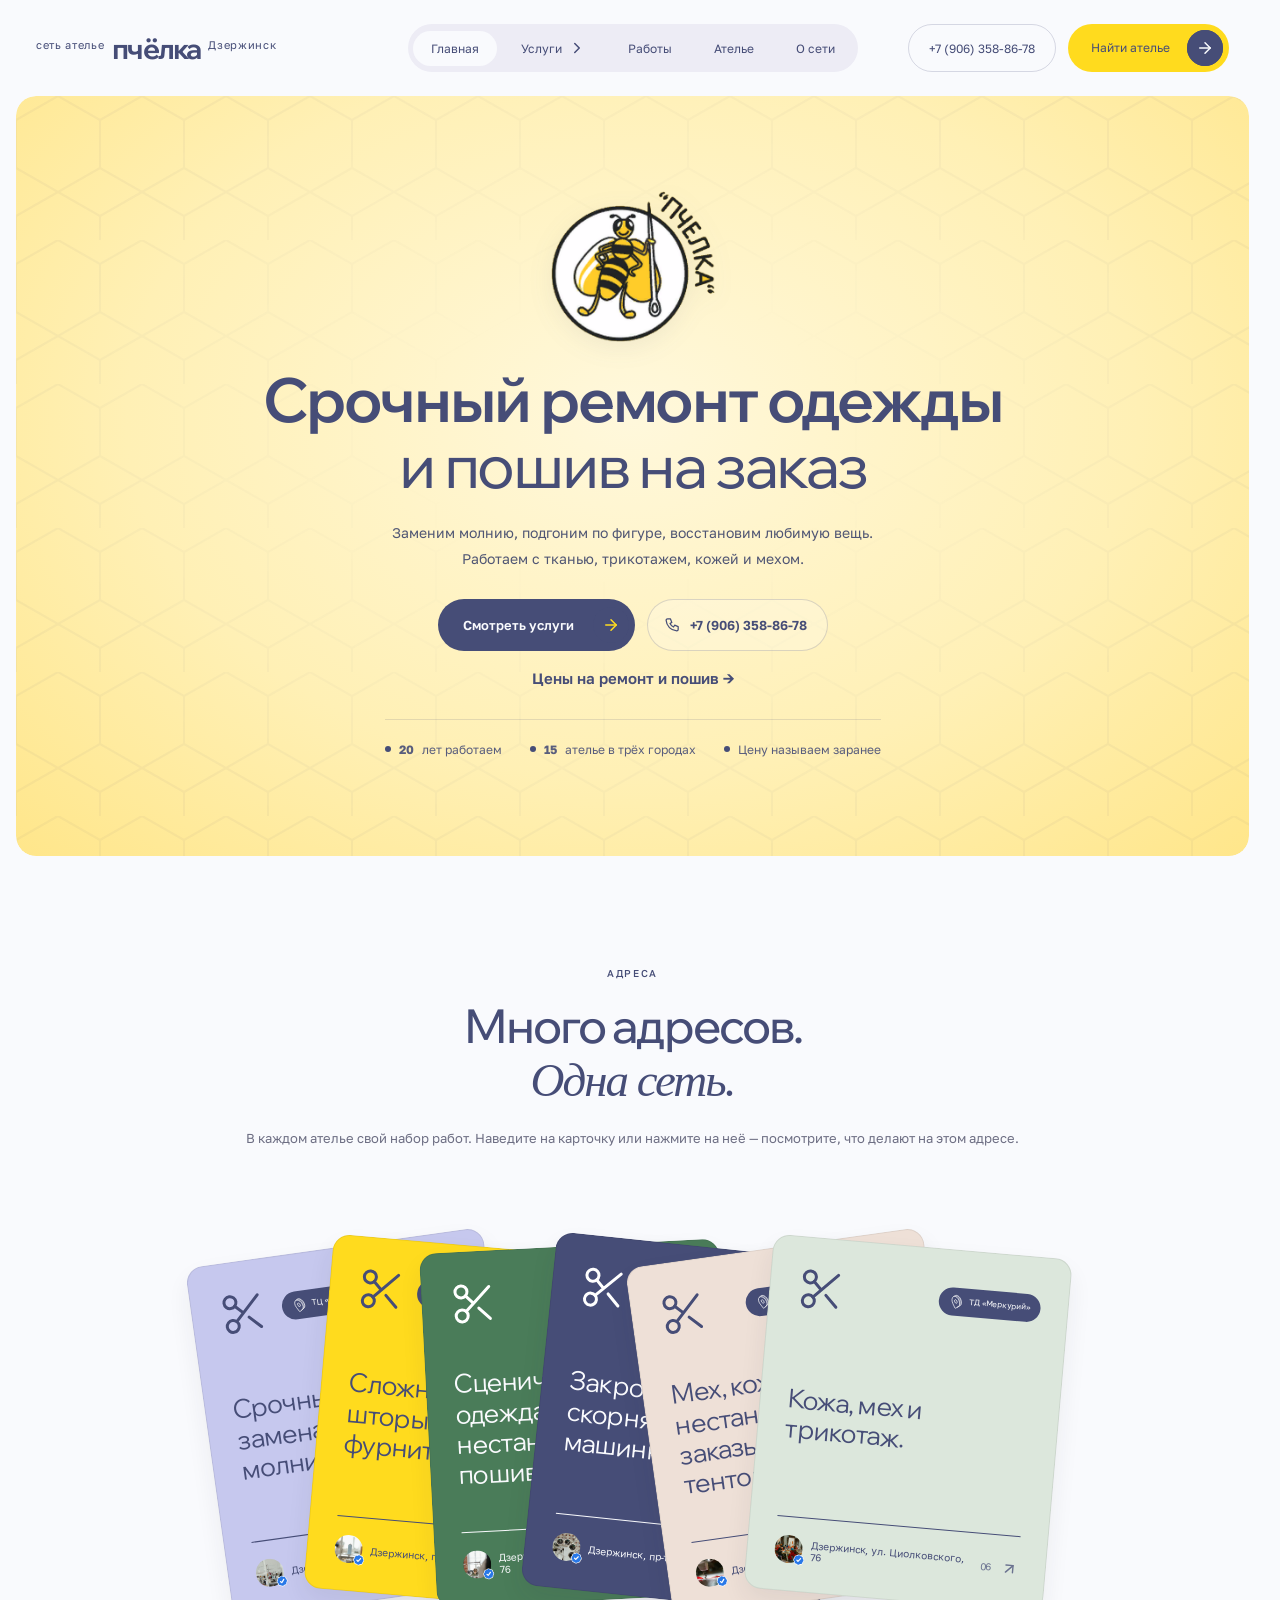
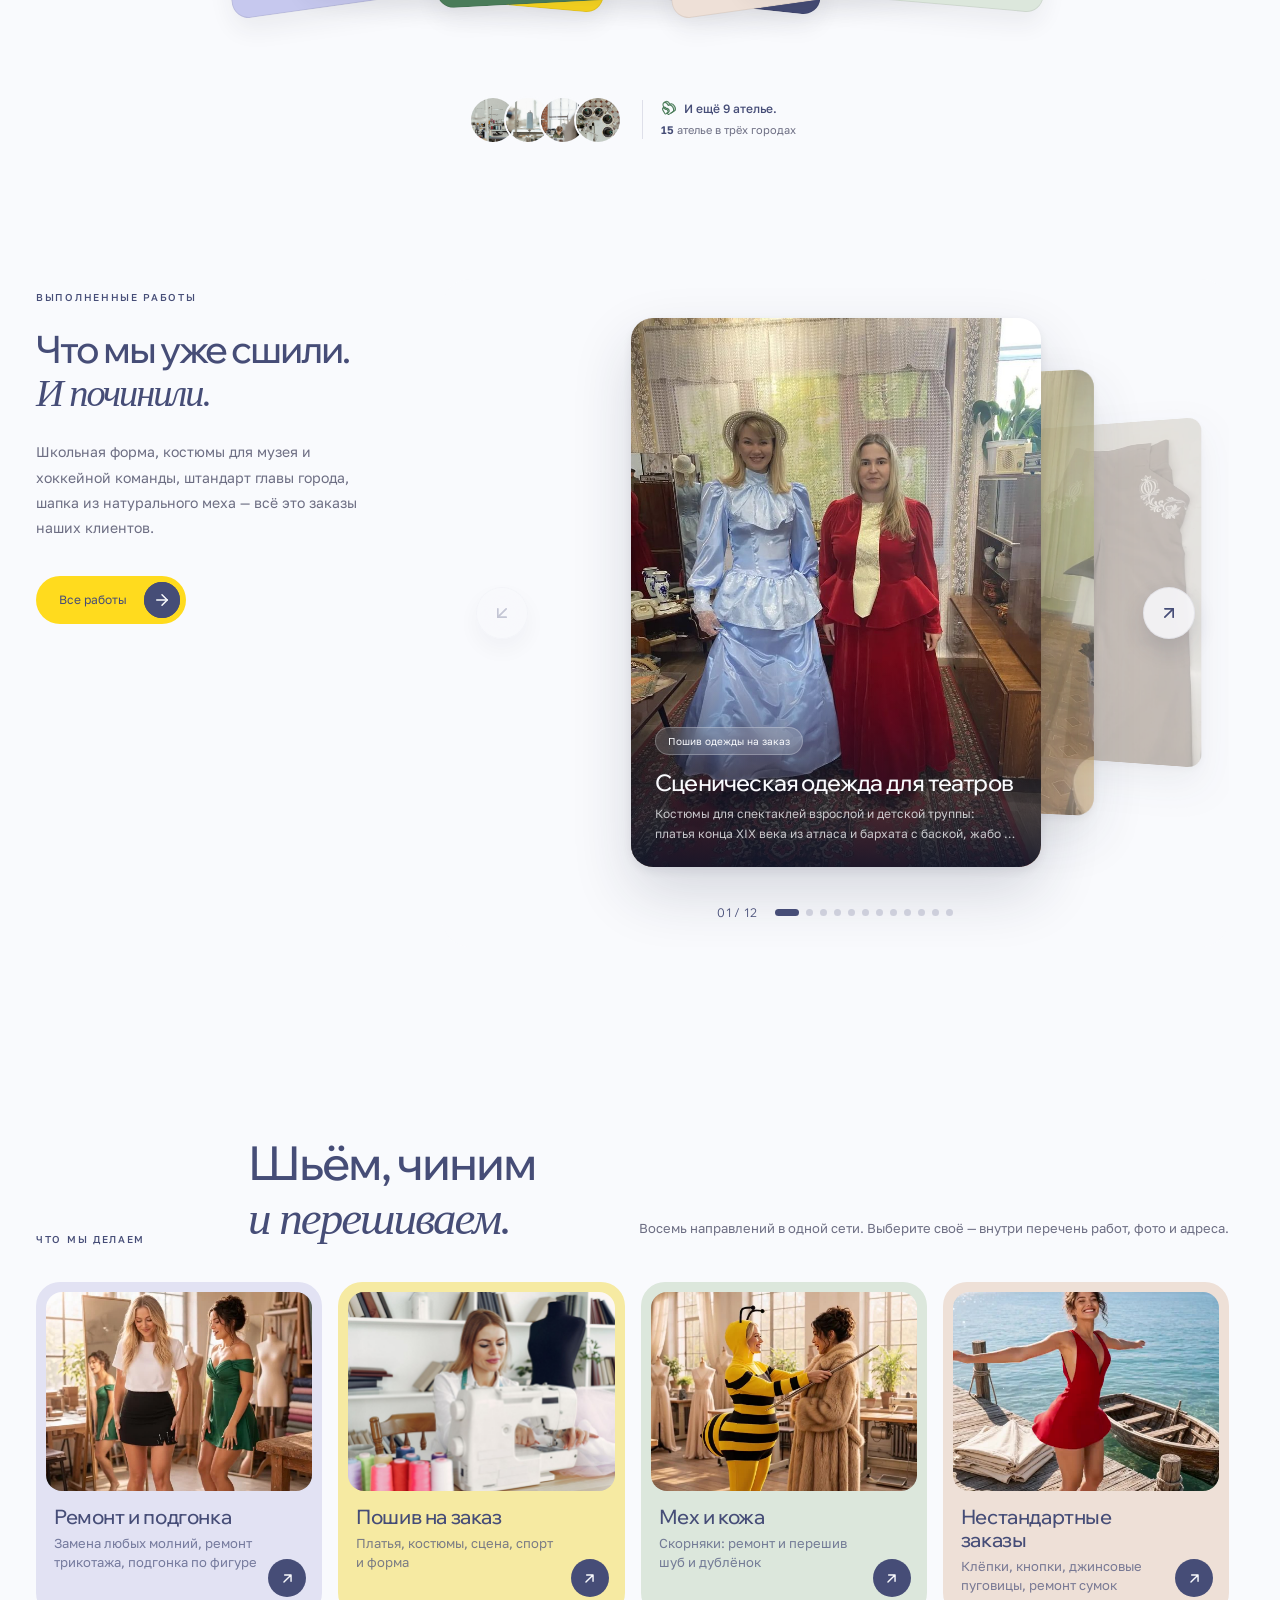
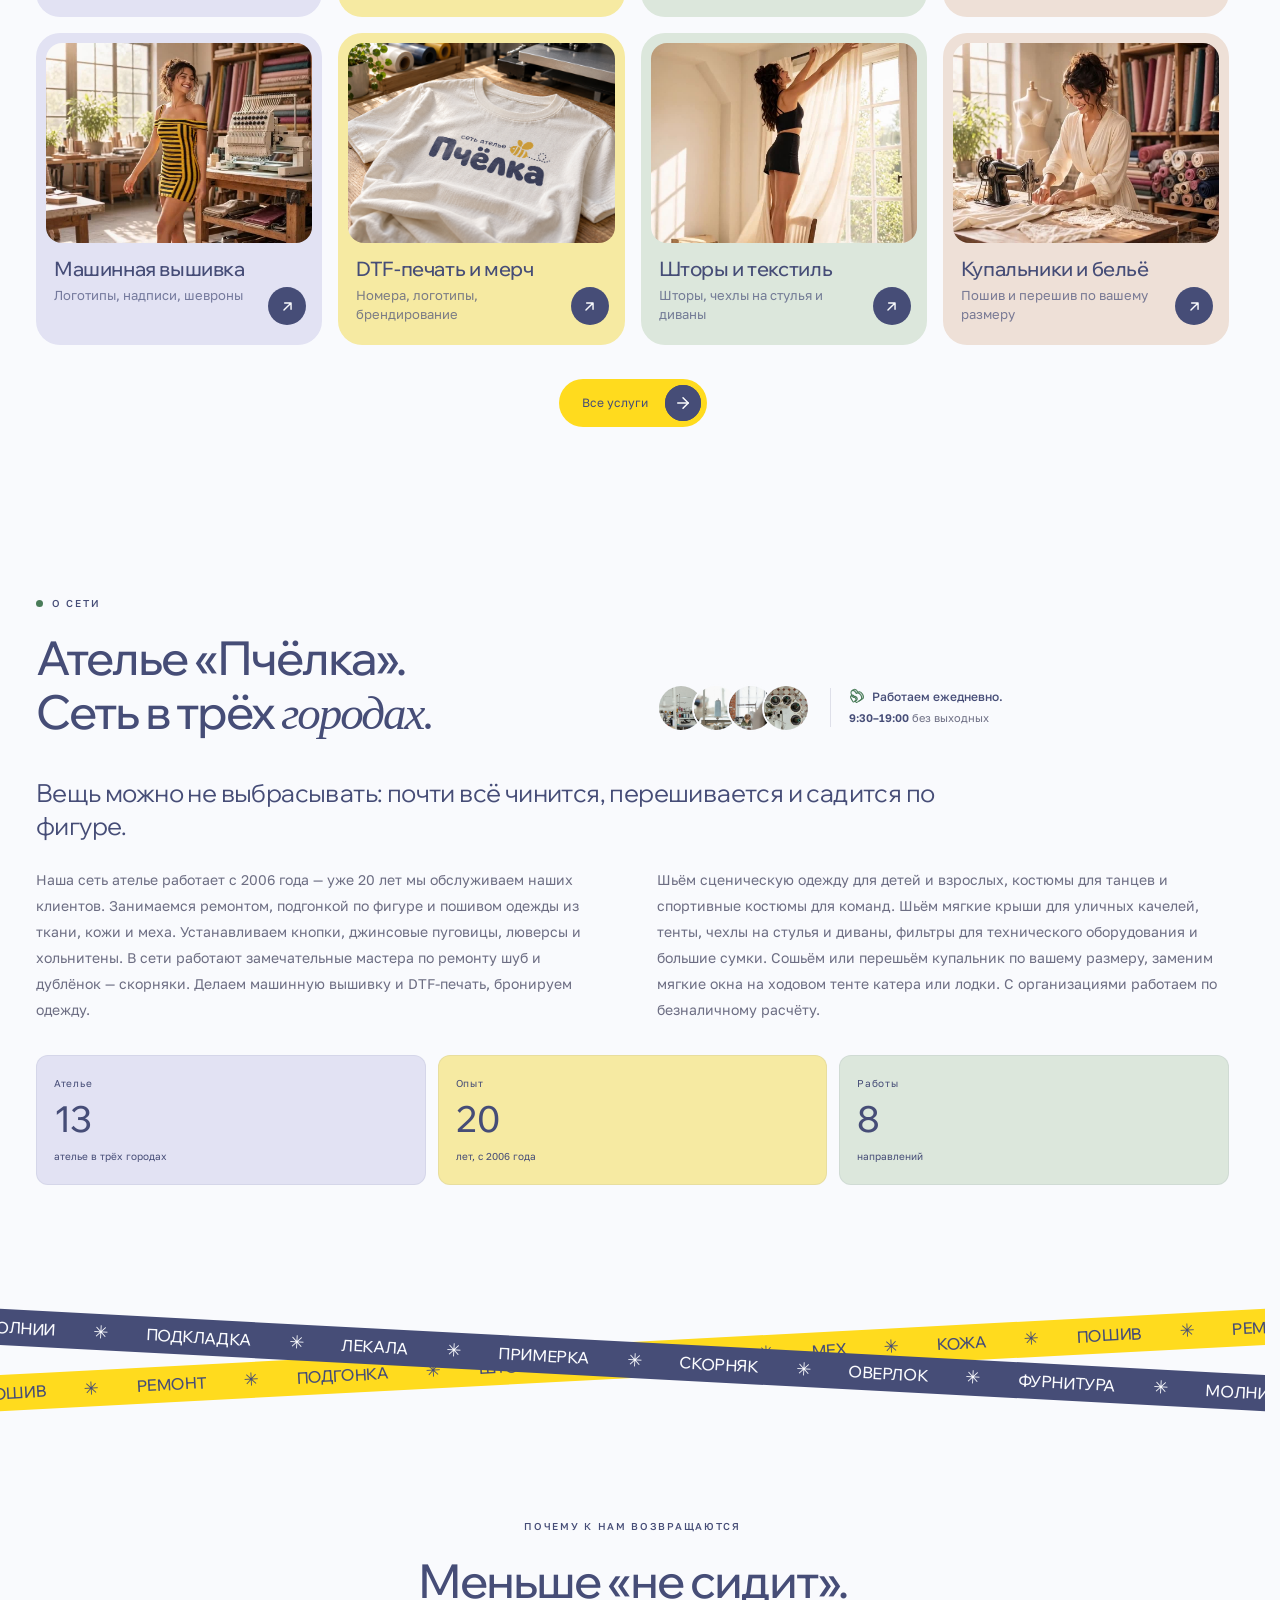
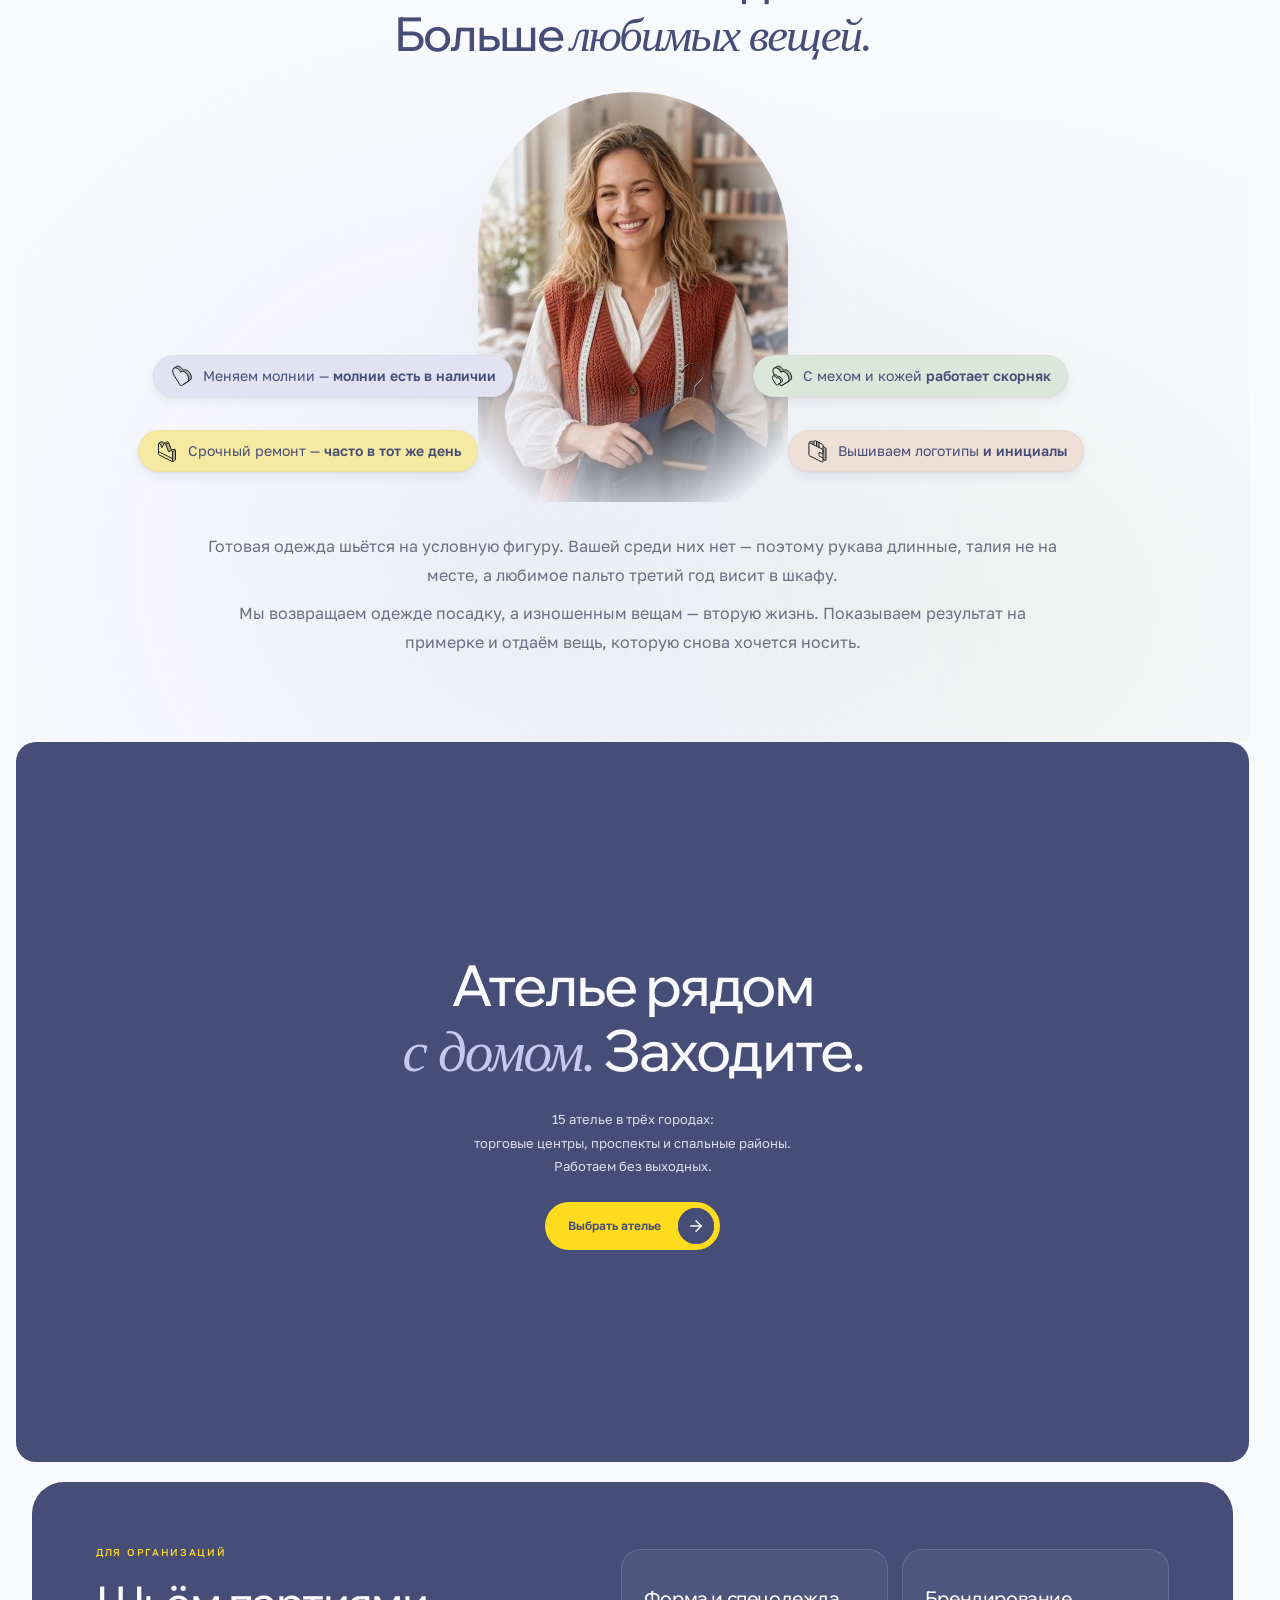
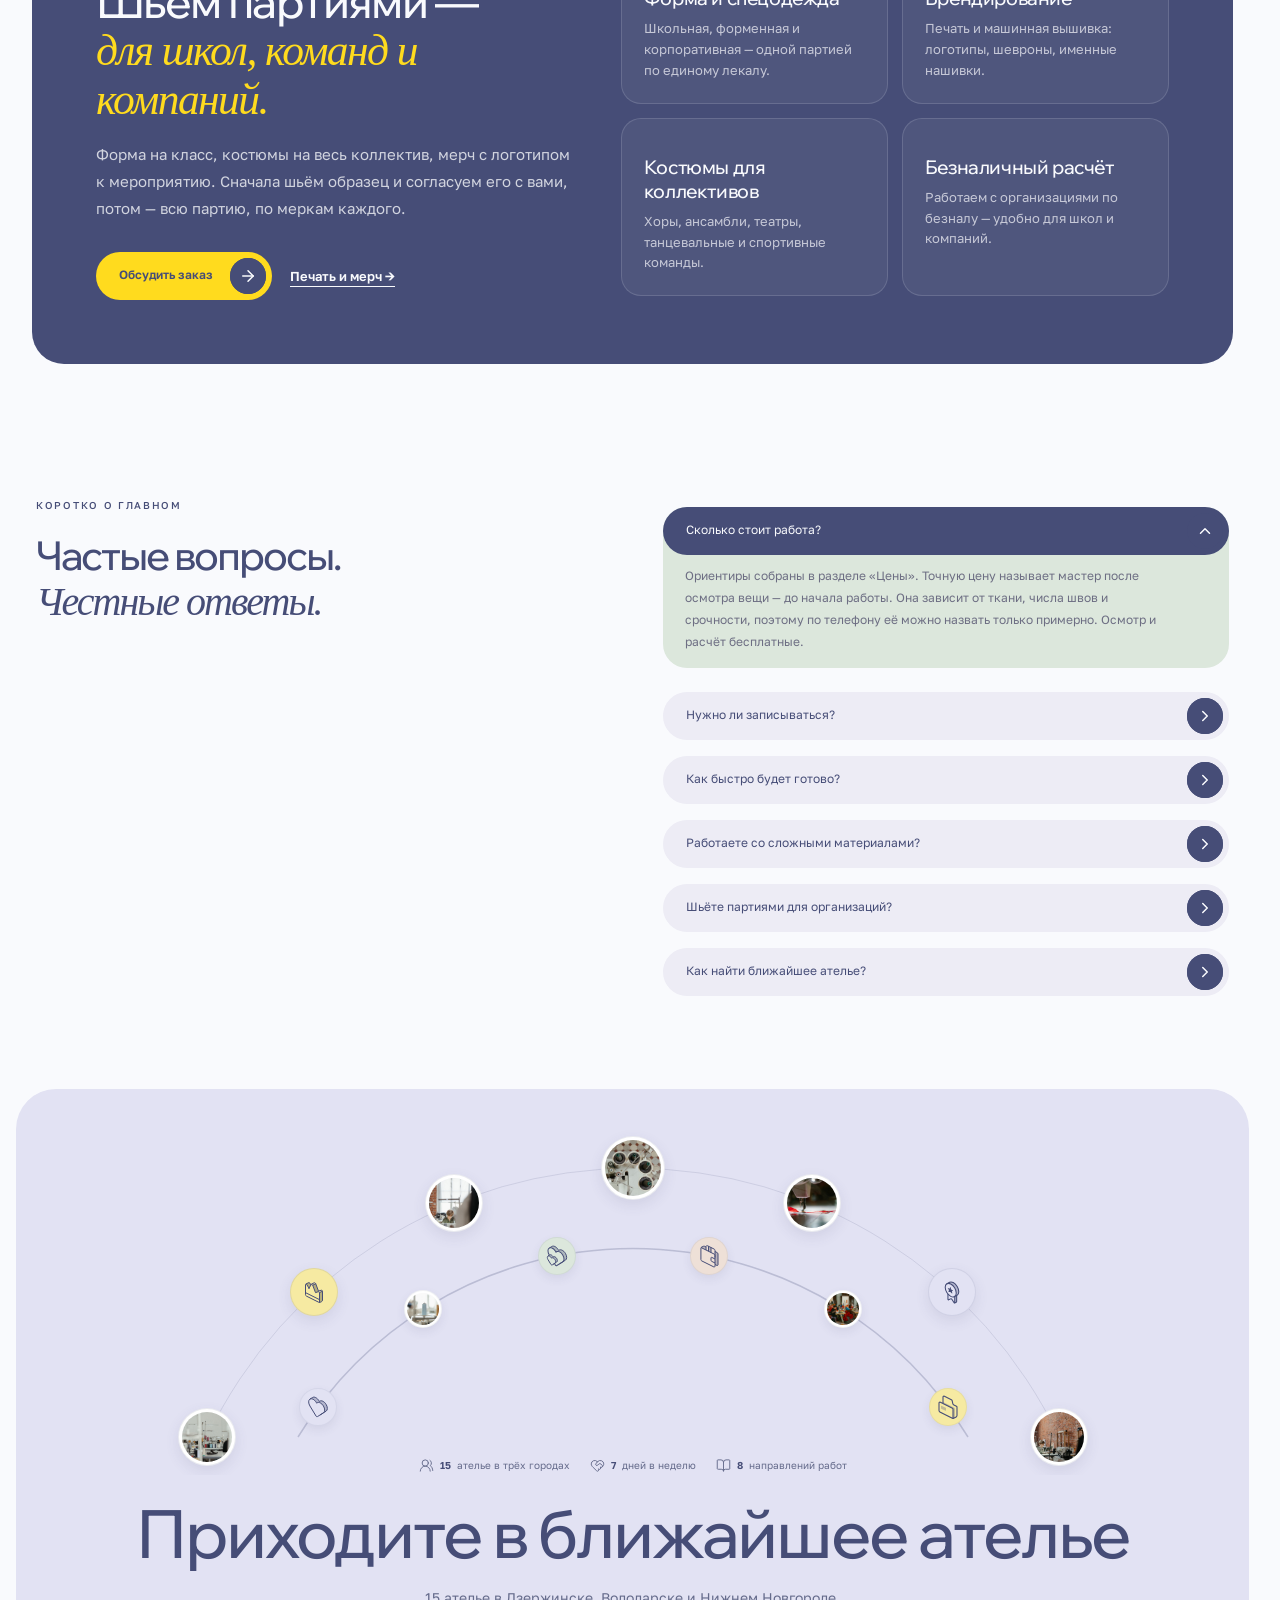
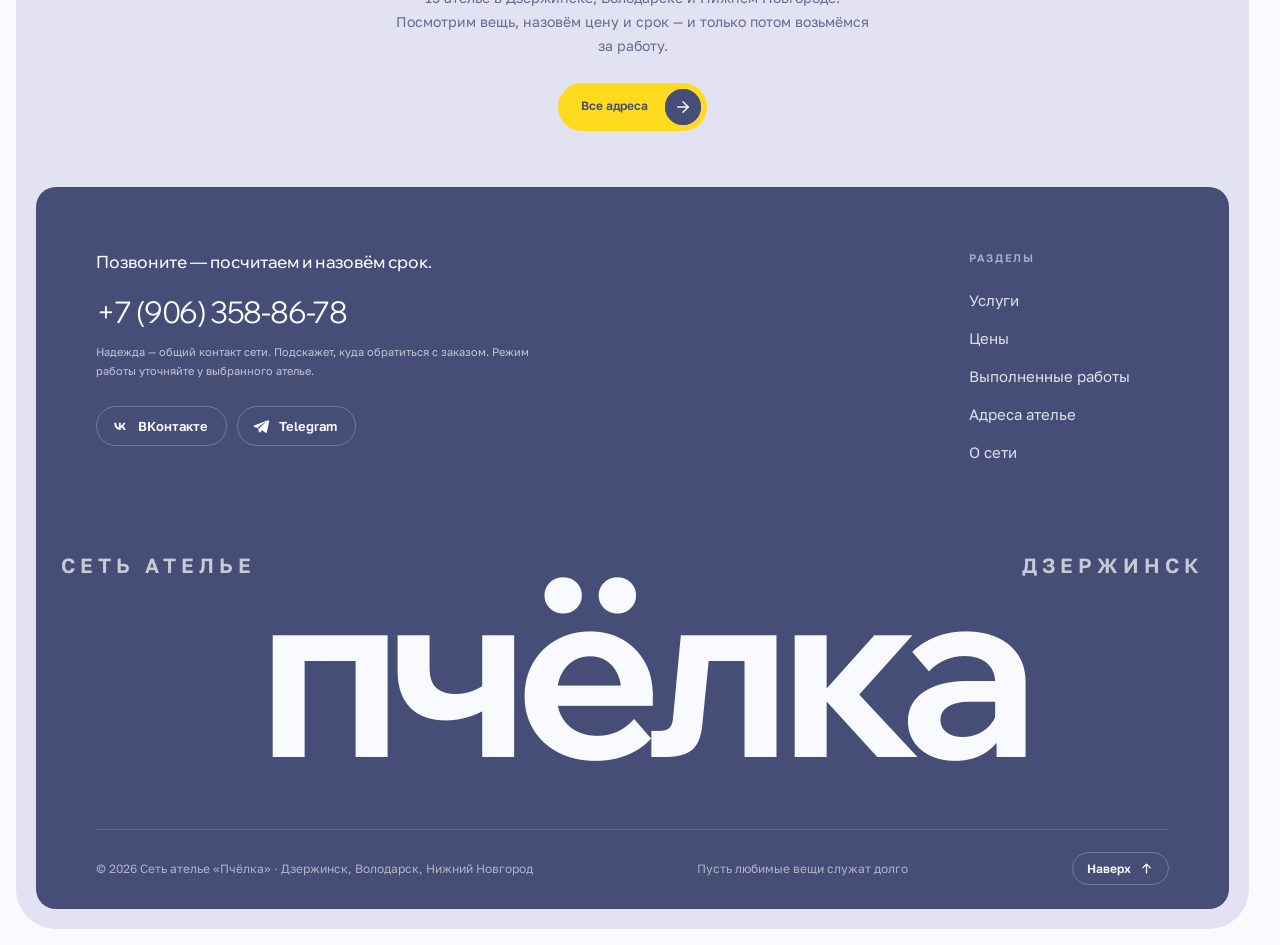
==== commit d0724479: "Refresh price stories and atelier carousel visuals" ====
--- a/index.html
+++ b/index.html
@@ -1,5 +1,5 @@
 <!DOCTYPE html><html lang="ru"><head>
-<meta name="robots" content="noindex, nofollow"/><meta charset="utf-8"/><meta name="viewport" content="width=device-width, initial-scale=1"/><link rel="preconnect" href="https://fonts.googleapis.com"/><link rel="preconnect" href="https://fonts.gstatic.com" crossorigin/><link rel="stylesheet" href="https://fonts.googleapis.com/css2?family=Golos+Text:wght@400..900&family=Wix+Madefor+Display:wght@400..800&display=swap"/><link rel="stylesheet" href="assets/styles.css?v=seat15"/><link rel="icon" href="assets/img/logo-mark.png" type="image/png"/><title>Ателье «Пчёлка» — ремонт и пошив одежды в Дзержинске, Володарске и Нижнем Новгороде</title><meta name="description" content="Сеть из 15 ателье «Пчёлка» в Дзержинске, Володарске и Нижнем Новгороде: ремонт и подгонка одежды, пошив по меркам, мех и кожа, машинная вышивка, шторы. Цены, адреса и телефоны."/><link rel="stylesheet" href="assets/fixes.css?v=23"/><link rel="stylesheet" href="assets/home.css?v=7"/><link rel="stylesheet" href="assets/navigation.css?v=1"/><link rel="stylesheet" href="assets/content-update.css?v=3"/></head><body class="home-refined"><div><header class="site-header"><a class="logo" aria-label="Ателье «Пчёлка» — на главную" href="index.html"><span class="logo-dot">сеть ателье</span>пчёлка<span class="logo-dot">3 города</span></a><nav class="site-header-menu " aria-label="Главное меню"><div class="site-menu-row"><a aria-current="page" href="index.html">Главная</a><button class="site-more-toggle" type="button" aria-expanded="false" aria-controls="site-more-pages">Услуги<svg xmlns="http://www.w3.org/2000/svg" width="18" height="18" viewBox="0 0 24 24" fill="none" stroke="currentColor" stroke-width="2" stroke-linecap="round" stroke-linejoin="round" class="lucide lucide-chevron-right accordion-chevron" aria-hidden="true"><path d="m9 18 6-6-6-6"></path></svg></button><a href="raboty.html">Работы</a><a href="ateleye.html">Ателье</a><a href="o-nas.html">О сети</a></div><div class="site-more-pages" id="site-more-pages" hidden><a href="uslugi.html">Все услуги</a><a href="uslugi/remont.html">Ремонт и подгонка одежды</a><a href="uslugi/poshiv.html">Пошив одежды на заказ</a><a href="uslugi/meh-kozha.html">Мех и кожа</a><a href="uslugi/spec.html">Нестандартные заказы и фурнитура</a><a href="uslugi/vyshivka.html">Машинная вышивка</a><a href="uslugi/pechat.html">Печать на одежде и мерч</a><a href="uslugi/shtory.html">Шторы и домашний текстиль</a><a href="uslugi/bele.html">Нижнее бельё на заказ</a></div></nav><div class="site-header-actions"><a class="site-sign-in" href="tel:+79063588678">+7 (906) 358-86-78</a><a href="ateleye.html" class="arrow-fill-button  "><span class="arrow-fill-surface" aria-hidden="true"></span><span class="arrow-fill-content">Найти ателье</span><span class="arrow-fill-icon" aria-hidden="true"><svg xmlns="http://www.w3.org/2000/svg" width="18" height="18" viewBox="0 0 24 24" fill="none" stroke="currentColor" stroke-width="2" stroke-linecap="round" stroke-linejoin="round" class="lucide lucide-arrow-right arrow-out" aria-hidden="true"><path d="M5 12h14"></path><path d="m12 5 7 7-7 7"></path></svg><svg xmlns="http://www.w3.org/2000/svg" width="18" height="18" viewBox="0 0 24 24" fill="none" stroke="currentColor" stroke-width="2" stroke-linecap="round" stroke-linejoin="round" class="lucide lucide-arrow-right arrow-in" aria-hidden="true"><path d="M5 12h14"></path><path d="m12 5 7 7-7 7"></path></svg></span></a></div></header><main><section class="hero reference-hero hero-static home-hero" id="top"><div class="hero-visual" aria-hidden="true"><span class="hero-comb"></span></div><div class="hero-copy"><img class="hero-logo" src="assets/img/logo-clear.png" alt="Ателье «Пчёлка»" width="747" height="685"/><h1>Срочный ремонт одежды<br/><span>и пошив на заказ</span></h1><p>Заменим молнию, подгоним по фигуре, восстановим любимую вещь.<br/>Работаем с тканью, трикотажем, кожей и мехом.</p><div class="hero-cta"><a href="uslugi.html" class="arrow-fill-button  button primary"><span class="arrow-fill-surface" aria-hidden="true"></span><span class="arrow-fill-content">Смотреть услуги</span><span class="arrow-fill-icon" aria-hidden="true"><svg xmlns="http://www.w3.org/2000/svg" width="18" height="18" viewBox="0 0 24 24" fill="none" stroke="currentColor" stroke-width="2" stroke-linecap="round" stroke-linejoin="round" class="lucide lucide-arrow-right arrow-out" aria-hidden="true"><path d="M5 12h14"></path><path d="m12 5 7 7-7 7"></path></svg><svg xmlns="http://www.w3.org/2000/svg" width="18" height="18" viewBox="0 0 24 24" fill="none" stroke="currentColor" stroke-width="2" stroke-linecap="round" stroke-linejoin="round" class="lucide lucide-arrow-right arrow-in" aria-hidden="true"><path d="M5 12h14"></path><path d="m12 5 7 7-7 7"></path></svg></span></a><a class="hero-call" href="tel:+79063588678"><svg viewBox="0 0 24 24" aria-hidden="true"><path d="M5 4h4l2 5-2.5 1.5a11 11 0 0 0 5 5L15 13l5 2v4a2 2 0 0 1-2 2A16 16 0 0 1 3 6a2 2 0 0 1 2-2"/></svg><span>+7 (906) 358-86-78</span></a></div><a class="home-price-link" href="uslugi.html#prices">Цены на ремонт и пошив →</a><ul class="hero-facts"><li><b>20</b> лет работаем</li><li><b>15</b> ателье в трёх городах</li><li>Цену называем заранее</li></ul></div></section><section class="social-proof section" aria-labelledby="points-heading"><div class="eyebrow">АДРЕСА</div><h2 id="points-heading">Много адресов.<br/><span class="serif-word">Одна сеть.</span></h2><p class="stories-intro">В каждом ателье свой набор работ. Наведите на карточку или нажмите на неё — посмотрите, что делают на этом адресе.</p><div class="hover-stack" style="--card-count:6"><article class="hover-stack-card" style="--card-bg:#c6c8ee;--card-color:#464d77;--city-bg:#464d77;--city-color:#fff;--quote-stroke:#464d77;--quote-fill:rgb(70 77 119 / .3);--card-index:0;--card-rotation:-8deg;transform:translate(0px, 0px) rotate(-8deg) scale(1);z-index:1" tabindex="0" aria-label="Ателье: ТЦ «Дзержинец» · ателье «Пчёлка», Дзержинск, пр-т Ленина, 66">
+<meta name="robots" content="noindex, nofollow"/><meta charset="utf-8"/><meta name="viewport" content="width=device-width, initial-scale=1"/><link rel="preconnect" href="https://fonts.googleapis.com"/><link rel="preconnect" href="https://fonts.gstatic.com" crossorigin/><link rel="stylesheet" href="https://fonts.googleapis.com/css2?family=Golos+Text:wght@400..900&family=Wix+Madefor+Display:wght@400..800&display=swap"/><link rel="stylesheet" href="assets/styles.css?v=seat15"/><link rel="icon" href="assets/img/logo-mark.png" type="image/png"/><title>Ателье «Пчёлка» — ремонт и пошив одежды в Дзержинске, Володарске и Нижнем Новгороде</title><meta name="description" content="Сеть из 15 ателье «Пчёлка» в Дзержинске, Володарске и Нижнем Новгороде: ремонт и подгонка одежды, пошив по меркам, мех и кожа, машинная вышивка, шторы. Цены, адреса и телефоны."/><link rel="stylesheet" href="assets/fixes.css?v=23"/><link rel="stylesheet" href="assets/home.css?v=7"/><link rel="stylesheet" href="assets/navigation.css?v=4"/><link rel="stylesheet" href="assets/content-update.css?v=3"/></head><body class="home-refined"><div><header class="site-header"><a class="logo" aria-label="Ателье «Пчёлка» — на главную" href="index.html"><span class="logo-dot">сеть ателье</span>пчёлка<span class="logo-dot">Дзержинск</span></a><nav class="site-header-menu " aria-label="Главное меню"><div class="site-menu-row"><a aria-current="page" href="index.html">Главная</a><button class="site-more-toggle" type="button" aria-expanded="false" aria-controls="site-more-pages">Услуги<svg xmlns="http://www.w3.org/2000/svg" width="18" height="18" viewBox="0 0 24 24" fill="none" stroke="currentColor" stroke-width="2" stroke-linecap="round" stroke-linejoin="round" class="lucide lucide-chevron-right accordion-chevron" aria-hidden="true"><path d="m9 18 6-6-6-6"></path></svg></button><a href="raboty.html">Работы</a><a href="ateleye.html">Ателье</a><a href="o-nas.html">О сети</a></div><div class="site-more-pages" id="site-more-pages" hidden><a href="uslugi.html">Все услуги</a><a href="uslugi/remont.html">Ремонт и подгонка одежды</a><a href="uslugi/poshiv.html">Пошив одежды на заказ</a><a href="uslugi/meh-kozha.html">Мех и кожа</a><a href="uslugi/spec.html">Нестандартные заказы и фурнитура</a><a href="uslugi/vyshivka.html">Машинная вышивка</a><a href="uslugi/pechat.html">Печать на одежде и мерч</a><a href="uslugi/shtory.html">Шторы и домашний текстиль</a><a href="uslugi/bele.html">Нижнее бельё на заказ</a></div></nav><div class="site-header-actions"><a class="site-sign-in" href="tel:+79063588678">+7 (906) 358-86-78</a><a href="ateleye.html" class="arrow-fill-button  "><span class="arrow-fill-surface" aria-hidden="true"></span><span class="arrow-fill-content">Найти ателье</span><span class="arrow-fill-icon" aria-hidden="true"><svg xmlns="http://www.w3.org/2000/svg" width="18" height="18" viewBox="0 0 24 24" fill="none" stroke="currentColor" stroke-width="2" stroke-linecap="round" stroke-linejoin="round" class="lucide lucide-arrow-right arrow-out" aria-hidden="true"><path d="M5 12h14"></path><path d="m12 5 7 7-7 7"></path></svg><svg xmlns="http://www.w3.org/2000/svg" width="18" height="18" viewBox="0 0 24 24" fill="none" stroke="currentColor" stroke-width="2" stroke-linecap="round" stroke-linejoin="round" class="lucide lucide-arrow-right arrow-in" aria-hidden="true"><path d="M5 12h14"></path><path d="m12 5 7 7-7 7"></path></svg></span></a></div></header><main><section class="hero reference-hero hero-static home-hero" id="top"><div class="hero-visual" aria-hidden="true"><span class="hero-comb"></span></div><div class="hero-copy"><img class="hero-logo" src="assets/img/logo-clear.png" alt="Ателье «Пчёлка»" width="747" height="685"/><h1>Срочный ремонт одежды<br/><span>и пошив на заказ</span></h1><p>Заменим молнию, подгоним по фигуре, восстановим любимую вещь.<br/>Работаем с тканью, трикотажем, кожей и мехом.</p><div class="hero-cta"><a href="uslugi.html" class="arrow-fill-button  button primary"><span class="arrow-fill-surface" aria-hidden="true"></span><span class="arrow-fill-content">Смотреть услуги</span><span class="arrow-fill-icon" aria-hidden="true"><svg xmlns="http://www.w3.org/2000/svg" width="18" height="18" viewBox="0 0 24 24" fill="none" stroke="currentColor" stroke-width="2" stroke-linecap="round" stroke-linejoin="round" class="lucide lucide-arrow-right arrow-out" aria-hidden="true"><path d="M5 12h14"></path><path d="m12 5 7 7-7 7"></path></svg><svg xmlns="http://www.w3.org/2000/svg" width="18" height="18" viewBox="0 0 24 24" fill="none" stroke="currentColor" stroke-width="2" stroke-linecap="round" stroke-linejoin="round" class="lucide lucide-arrow-right arrow-in" aria-hidden="true"><path d="M5 12h14"></path><path d="m12 5 7 7-7 7"></path></svg></span></a><a class="hero-call" href="tel:+79063588678"><svg viewBox="0 0 24 24" aria-hidden="true"><path d="M5 4h4l2 5-2.5 1.5a11 11 0 0 0 5 5L15 13l5 2v4a2 2 0 0 1-2 2A16 16 0 0 1 3 6a2 2 0 0 1 2-2"/></svg><span>+7 (906) 358-86-78</span></a></div><a class="home-price-link" href="uslugi.html#prices">Цены на ремонт и пошив →</a><ul class="hero-facts"><li><b>20</b> лет работаем</li><li><b>15</b> ателье в трёх городах</li><li>Цену называем заранее</li></ul></div></section><section class="social-proof section" aria-labelledby="points-heading"><div class="eyebrow">АДРЕСА</div><h2 id="points-heading">Много адресов.<br/><span class="serif-word">Одна сеть.</span></h2><p class="stories-intro">В каждом ателье свой набор работ. Наведите на карточку или нажмите на неё — посмотрите, что делают на этом адресе.</p><div class="hover-stack" style="--card-count:6"><article class="hover-stack-card" style="--card-bg:#c6c8ee;--card-color:#464d77;--city-bg:#464d77;--city-color:#fff;--quote-stroke:#464d77;--quote-fill:rgb(70 77 119 / .3);--card-index:0;--card-rotation:-8deg;transform:translate(0px, 0px) rotate(-8deg) scale(1);z-index:1" tabindex="0" aria-label="Ателье: ТЦ «Дзержинец» · ателье «Пчёлка», Дзержинск, пр-т Ленина, 66">
 <div class="stack-card-top"><span class="testimonial-quote-icon"><svg width="26" height="26" viewBox="0 0 24 24" fill="none" stroke="currentColor" stroke-width="1.5" stroke-linecap="round" stroke-linejoin="round" aria-hidden="true"><circle cx="6" cy="6" r="3"/><circle cx="6" cy="18" r="3"/><path d="M20 4 8.1 15.9M14.5 14.5 20 20M8.1 8.1 12 12"/></svg></span><span class="stack-card-city"><svg class="stack-city-pin" width="16" height="16" viewBox="0 0 24 24" xmlns="http://www.w3.org/2000/svg" aria-hidden="true"><g fill="none" class="nc-icon-wrapper"><path d="M9.99309 2.50293L7.91699 3.91232L10.9409 4.90324L13.2886 6.65476L14.9071 9.37863L16.1954 12.1329L16.5261 15.283L15.9451 18.3399L17.6498 17.3876L19.0306 15.1401L18.7286 10.6763L17.238 6.98691L13.9958 3.4466L11.9623 2.7618L9.99309 2.50293Z" fill="currentColor" fill-opacity=".3"></path><path d="M6.38237 4.677C3.99452 6.25186 3.92133 10.799 6.2189 14.8333L10.1148 21.6742C10.2579 21.9253 10.5834 22.0033 10.8246 21.8442L14.7026 19.2865C17.0904 17.7117 17.1636 13.1646 14.8661 9.13026C12.5685 5.09594 8.77022 3.10215 6.38237 4.677Z" stroke="currentColor"></path><path d="M13.0755 20.3614L17.2555 17.6484C19.6433 16.0735 19.7165 11.5264 17.419 7.49207C15.1214 3.45775 11.3231 1.46397 8.93526 3.03882L8.57279 3.27129L7.84784 3.73597L6.39795 4.66534" stroke="currentColor"></path><path d="M8.44321 10.4884C8.50068 9.16005 9.48713 8.59788 10.6465 9.23279C11.8059 9.86771 12.6991 11.4593 12.6417 12.7877C12.5842 14.1161 11.5977 14.6782 10.4384 14.0433C9.27899 13.4084 8.38573 11.8168 8.44321 10.4884Z" stroke="currentColor"></path></g></svg>ТЦ «Дзержинец» · ателье «Пчёлка»</span></div>
 <blockquote>Срочный ремонт и замена молний — молнии в наличии.</blockquote>
 <div class="stack-card-footer"><span class="stack-card-author"><span class="stack-card-avatar">
@@ -29,7 +29,7 @@
 <blockquote>Кожа, мех и трикотаж.</blockquote>
 <div class="stack-card-footer"><span class="stack-card-author"><span class="stack-card-avatar">
 <img src="assets/stock/atelier-6.jpg" alt=""/><span class="spotlight-avatar-check" role="img" aria-label="Ателье сети"><svg class="verification-badge-icon" xmlns="http://www.w3.org/2000/svg" x="0px" y="0px" width="20px" height="20px" viewBox="0 0 20 20" aria-hidden="true" focusable="false"><path d="m17.999,10c0-1.097-.567-2.113-1.465-2.707.215-1.054-.103-2.174-.878-2.95-.775-.776-1.896-1.094-2.95-.878-.593-.897-1.609-1.464-2.706-1.464s-2.113.567-2.706,1.464c-1.053-.216-2.174.102-2.95.878s-1.093,1.896-.878,2.949c-.897.593-1.465,1.61-1.465,2.707s.567,2.113,1.465,2.707c-.215,1.054.103,2.174.878,2.95s1.898,1.092,2.95.878c.593.897,1.609,1.464,2.706,1.464s2.113-.568,2.706-1.465c1.059.214,2.176-.103,2.95-.878.776-.776,1.094-1.896.878-2.95.897-.593,1.465-1.609,1.465-2.707Zm-4.218-1.875l-4,5c-.178.222-.442.358-.726.374-.019,0-.037.001-.056.001-.265,0-.52-.105-.707-.293l-2-2c-.391-.391-.391-1.023,0-1.414s1.023-.391,1.414,0l1.21,1.21,3.302-4.127c.347-.43.975-.502,1.406-.156.431.345.501.974.156,1.405Z" stroke-width="0" fill="currentColor"></path></svg></span></span><span>Дзержинск, ул. Циолковского, 76</span></span><span class="stack-card-number">0<!-- -->6<!-- --> <svg xmlns="http://www.w3.org/2000/svg" width="17" height="17" viewBox="0 0 24 24" fill="none" stroke="currentColor" stroke-width="2" stroke-linecap="round" stroke-linejoin="round" class="lucide lucide-arrow-up-right" aria-hidden="true"><path d="M7 7h10v10"></path><path d="M7 17 17 7"></path></svg></span></div>
-</article></div><div class="community-proof"><div class="community-proof-avatars" aria-hidden="true"><img src="assets/stock/atelier-1.jpg" alt="" width="48" height="48" loading="lazy"/><img src="assets/stock/atelier-2.jpg" alt="" width="48" height="48" loading="lazy"/><img src="assets/stock/atelier-3.jpg" alt="" width="48" height="48" loading="lazy"/><img src="assets/stock/atelier-4.jpg" alt="" width="48" height="48" loading="lazy"/></div><div class="community-proof-copy"><span class="community-proof-title"><svg width="16" height="16" viewBox="0 0 24 24" xmlns="http://www.w3.org/2000/svg" aria-hidden="true"><g fill="none" class="nc-icon-wrapper"><path d="M12.4197 17.3791L10.5183 18.4999L10.2768 16.0828L9.32048 14.6095L7.58871 13.7307L6.51825 14.1701L5.51825 12.4999L3.51825 11.9999L5.01825 10.9999L5.91966 10.8791L8.41966 12.8791H9.91966L11.9197 14.3791L12.4197 17.3791Z" fill="currentColor" fill-opacity=".3" data-color="color-2"></path><path d="M8.113 1.91187L5.77523 3.34204L5.33521 3.56208L8.74554 5.07473L11.1383 8.12753L12.971 7.33752L14.6671 7.99793L17.1064 9.8877L18.9215 13.5181V16.9284L20.4307 16.3132L21.6718 14.7557L21.4518 11.5104L19.3315 7.62316L15.8687 5.67979L13.6135 6.31235L11.6883 3.56208L8.113 1.91187Z" fill="currentColor" fill-opacity=".3" data-color="color-2"></path><path d="M4.27665 11.0064C2.55425 8.21956 2.55425 5.1241 4.27665 4.09247C5.99905 3.06085 8.7916 4.48373 10.514 7.27057C10.6967 7.56614 10.86 7.86517 11.0039 8.16484C11.1478 8.01183 11.3111 7.8792 11.4938 7.76979C13.2162 6.73817 16.0088 8.16105 17.7312 10.9479C19.4536 13.7347 19.4536 16.8302 17.7312 17.8618L11.8638 21.548C11.3911 21.845 10.7667 21.6975 10.477 21.2202L9.47369 19.5675" stroke="currentColor" vector-effect="non-scaling-stroke" stroke-width="1.0833333333333333" stroke-linecap="round" stroke-linejoin="round"></path><path d="M14.5338 19.8719L20.3786 16.2168C22.101 15.1852 22.101 12.0897 20.3786 9.3029C18.6562 6.51606 15.8636 5.09318 14.1412 6.1248C13.9585 6.23421 13.7952 6.36683 13.6513 6.51984C13.5074 6.22017 13.3441 5.92114 13.1614 5.62557C11.439 2.83874 8.64645 1.41585 6.92405 2.44748L6.06134 2.98437L4.33594 4.05741" stroke="currentColor" vector-effect="non-scaling-stroke" stroke-width="1.0833333333333333"></path><path d="M2.99827 12.0275C2.10506 12.5624 2.10506 14.1677 2.99827 15.6129L5.95997 20.4917C6.24968 20.969 6.87403 21.1166 7.34677 20.8196L9.97556 19.168C10.8688 18.633 10.8688 17.0278 9.97556 15.5826C9.08235 14.1374 7.63418 13.3995 6.74097 13.9345C6.64624 13.9912 6.56155 14.06 6.48692 14.1393C6.41228 13.9839 6.32759 13.8288 6.23286 13.6756C5.33965 12.2304 3.89148 11.4925 2.99827 12.0275Z" stroke="currentColor" vector-effect="non-scaling-stroke" stroke-width="1.0833333333333333" stroke-linejoin="round"></path><path d="M8.31775 20.2105L11.6813 18.0513C12.5745 17.5163 12.5745 15.911 11.6813 14.4658C10.7881 13.0206 9.33992 12.2828 8.44671 12.8177C8.35198 12.8745 8.26729 12.9433 8.19266 13.0226C8.11802 12.8672 8.03334 12.7121 7.93861 12.5588C7.0454 11.1136 5.59722 10.3758 4.70401 10.9107L4.25662 11.1892L3.0293 12.0094" stroke="currentColor" vector-effect="non-scaling-stroke" stroke-width="1.0833333333333333"></path></g></svg><!-- -->И ещё 9 ателье.</span><p><strong>15</strong><!-- --> ателье в трёх городах</p></div></div></section><section class="blog section" id="raboty" aria-labelledby="works-heading"><div class="blog-intro"><div class="eyebrow">ВЫПОЛНЕННЫЕ РАБОТЫ</div><h2 id="works-heading">Что мы уже сшили.<br/><span class="serif-word">И починили.</span></h2><p>Школьная форма, костюмы для музея и хоккейной команды, штандарт главы города, шапка из натурального меха — всё это заказы наших клиентов.</p><a href="raboty.html" class="arrow-fill-button  "><span class="arrow-fill-surface" aria-hidden="true"></span><span class="arrow-fill-content">Все работы</span><span class="arrow-fill-icon" aria-hidden="true"><svg xmlns="http://www.w3.org/2000/svg" width="18" height="18" viewBox="0 0 24 24" fill="none" stroke="currentColor" stroke-width="2" stroke-linecap="round" stroke-linejoin="round" class="lucide lucide-arrow-right arrow-out" aria-hidden="true"><path d="M5 12h14"></path><path d="m12 5 7 7-7 7"></path></svg><svg xmlns="http://www.w3.org/2000/svg" width="18" height="18" viewBox="0 0 24 24" fill="none" stroke="currentColor" stroke-width="2" stroke-linecap="round" stroke-linejoin="round" class="lucide lucide-arrow-right arrow-in" aria-hidden="true"><path d="M5 12h14"></path><path d="m12 5 7 7-7 7"></path></svg></span></a></div><div class="coverflow" data-slider><div class="cf-ambient" data-slider-ambient style="background-image:url(assets/works/teatr-1.jpg)"></div><div class="cf-stage" data-slider-track tabindex="0" role="group" aria-label="Выполненные работы"><article class="cf-slide" data-index="0" aria-hidden="true"><div class="cf-card"><img src="assets/works/teatr-1.jpg" alt="Сценическая одежда для театров" loading="lazy" draggable="false"/><div class="cf-copy"><span class="cf-tag">Пошив одежды на заказ</span><h3>Сценическая одежда для театров</h3><p>Костюмы для спектаклей взрослой и детской труппы: платья конца XIX века из атласа и бархата с баской, жабо и кружевом, боярский кафтан с оплечьем и камнями, кафтан с застёжками-разговорами, костюм Петрушки и платье из фатина. Шьём по эскизу художника или по описанию роли, по меркам каждого актёра. В видео — костюмы на примерке.</p></div></div></article><article class="cf-slide" data-index="1" aria-hidden="true"><div class="cf-card"><img src="assets/works/shuba-1.jpg" alt="Пошив и перешив шубы" loading="lazy" draggable="false"/><div class="cf-copy"><span class="cf-tag">Мех и кожа</span><h3>Пошив и перешив шубы</h3><p>Шуба из стриженого меха с воротником-стойкой и длинной молнией во всю длину. Скорняк подобрал шкурки по тону и собрал их так, чтобы переходы цвета легли красиво. Так же перешиваем старые шубы: меняем фасон и длину, подгоняем по фигуре.</p></div></div></article><article class="cf-slide" data-index="2" aria-hidden="true"><div class="cf-card"><img src="assets/works/bryuki-1.jpg" alt="Пошив брюк на заказ" loading="lazy" draggable="false"/><div class="cf-copy"><span class="cf-tag">Пошив одежды на заказ</span><h3>Пошив брюк на заказ</h3><p>Широкие брюки с высокой посадкой, складками по поясу и глубокими карманами. По краю карманов — машинная вышивка светлым орнаментом. Сшиты по меркам заказчицы.</p></div></div></article><article class="cf-slide" data-index="3" aria-hidden="true"><div class="cf-card"><img src="assets/works/gimnastika-1.jpg" alt="Костюмы для гимнастики" loading="lazy" draggable="false"/><div class="cf-copy"><span class="cf-tag">Пошив одежды на заказ</span><h3>Костюмы для гимнастики</h3><p>Комплекты для выступлений младшей группы: топ, юбка с шортами и нарукавники из эластичной ткани в сине-бело-красных цветах. Ткань тянется и не сковывает движения; шьём на всю команду по меркам каждой гимнастки.</p></div></div></article><article class="cf-slide" data-index="4" aria-hidden="true"><div class="cf-card"><img src="assets/works/chehol-generator-1.jpg" alt="Чехол для уличного электрогенератора" loading="lazy" draggable="false"/><div class="cf-copy"><span class="cf-tag">Нестандартные заказы и фурнитура</span><h3>Чехол для уличного электрогенератора</h3><p>Чехол из плотной уличной ткани по размерам установки: закрывает генератор от дождя, снега и солнца. Над решётками охлаждения оставлены открытые окна, перехваченные прочными стропами, — воздух проходит свободно, а форма чехла держится.</p></div></div></article><article class="cf-slide" data-index="5" aria-hidden="true"><div class="cf-card"><img src="assets/works/tent-kater-1.jpg" alt="Замена мягких окон на ходовом тенте катера" loading="lazy" draggable="false"/><div class="cf-copy"><span class="cf-tag">Нестандартные заказы и фурнитура</span><h3>Замена мягких окон на ходовом тенте катера</h3><p>Старые помутневшие окна вырезали и вшили новые из прозрачной мягкой плёнки — по контуру прежних, с белым кантом по краю. Сам тент, кнопки и крепления остались на месте: шить новый тент целиком не пришлось.</p></div></div></article><article class="cf-slide" data-index="6" aria-hidden="true"><div class="cf-card"><img src="assets/works/podgibka-bryuk-1.jpg" alt="Подгибка джинсов, брюк и юбок" loading="lazy" draggable="false"/><div class="cf-copy"><span class="cf-tag">Ремонт и подгонка одежды</span><h3>Подгибка джинсов, брюк и юбок</h3><p>Укорачиваем по вашей длине: отмечаем на примерке, срезаем лишнее и подшиваем низ. У классических брюк пришиваем брючную тесьму — край не протирается о каблук. В видео мастер показывает подгибку брюк от начала до конца.</p></div></div></article><article class="cf-slide" data-index="7" aria-hidden="true"><div class="cf-card"><img src="assets/works/scena-deti-kostyumy-1.jpg" alt="Детские костюмы для сцены" loading="lazy" draggable="false"/><div class="cf-copy"><span class="cf-tag">Пошив одежды на заказ</span><h3>Детские костюмы для сцены</h3><p>Костюмы к концертам, конкурсам и праздникам: льняные рубахи с набивным орнаментом и маками и повязки на голову, северные платья с меховой опушкой и тесьмой, платья из бархата с пайетками, белые льняные костюмы с кружевом, золотистые платья с красными бантами. Шьём на весь номер — одинаково по образу, но по меркам каждого ребёнка.</p></div></div></article><article class="cf-slide" data-index="8" aria-hidden="true"><div class="cf-card"><img src="assets/works/scena-vzroslye-1.jpg" alt="Сценическая одежда для взрослых коллективов" loading="lazy" draggable="false"/><div class="cf-copy"><span class="cf-tag">Пошив одежды на заказ</span><h3>Сценическая одежда для взрослых коллективов</h3><p>Костюмы для народного хора и ансамбля: синие сарафаны с белыми рубахами и кокошниками, красные юбки с кофтами в цветочный набивной рисунок и отделкой по подолу. Шьём партией на весь коллектив, по меркам каждой участницы. В видео — выступление на празднике в костюмах.</p></div></div></article><article class="cf-slide" data-index="9" aria-hidden="true"><div class="cf-card"><img src="assets/works/muzej-1.jpg" alt="Пошив для манекенов, выставок и музеев" loading="lazy" draggable="false"/><div class="cf-copy"><span class="cf-tag">Пошив одежды на заказ</span><h3>Пошив для манекенов, выставок и музеев</h3><p>Костюмы для экспозиции Володарского музея по историческим образцам: суконный картуз с козырьком, сапоги и фартук с поварским колпаком. Шьём по размерам манекена или по меркам — для музеев, выставок, витрин и тематических площадок.</p></div></div></article><article class="cf-slide" data-index="10" aria-hidden="true"><div class="cf-card"><img src="assets/works/chehol-sabvufer-1.jpg" alt="Чехол для сабвуфера" loading="lazy" draggable="false"/><div class="cf-copy"><span class="cf-tag">Нестандартные заказы и фурнитура</span><h3>Чехол для сабвуфера</h3><p>Плотный чехол по размерам колонки: молнии по рёбрам, окна для ручек и разъёмов на липучках — клапан отстёгивается, и чехол не нужно снимать, чтобы взять колонку или подключить её.</p></div></div></article><article class="cf-slide" data-index="11" aria-hidden="true"><div class="cf-card"><img src="assets/works/gavajskaya-1.jpg" alt="Эксклюзивная женская одежда на заказ" loading="lazy" draggable="false"/><div class="cf-copy"><span class="cf-tag">Пошив одежды на заказ</span><h3>Эксклюзивная женская одежда на заказ</h3><p>Топ с открытыми плечами и юбка на запах с высоким разрезом: белый фактурный хлопок, объёмное кружево с цветами и бусинами по вырезу и краю разреза, завязки на спине. Модель придумали вместе с заказчицей и сшили по её меркам — в единственном экземпляре.</p></div></div></article></div><button type="button" class="cf-nav cf-prev" data-slider-prev aria-label="Предыдущая работа"><svg xmlns="http://www.w3.org/2000/svg" width="20" height="20" viewBox="0 0 24 24" fill="none" stroke="currentColor" stroke-width="2" stroke-linecap="round" stroke-linejoin="round" class="lucide lucide-arrow-up-right" aria-hidden="true"><path d="M7 7h10v10"></path><path d="M7 17 17 7"></path></svg></button><button type="button" class="cf-nav cf-next" data-slider-next aria-label="Следующая работа"><svg xmlns="http://www.w3.org/2000/svg" width="20" height="20" viewBox="0 0 24 24" fill="none" stroke="currentColor" stroke-width="2" stroke-linecap="round" stroke-linejoin="round" class="lucide lucide-arrow-up-right" aria-hidden="true"><path d="M7 7h10v10"></path><path d="M7 17 17 7"></path></svg></button><div class="cf-bar"><span class="cf-count" data-slider-count>01 / 12</span><div class="cf-dots" data-slider-dots><button type="button" class="cf-dot" data-slider-go="0" aria-label="Работа 1"></button><button type="button" class="cf-dot" data-slider-go="1" aria-label="Работа 2"></button><button type="button" class="cf-dot" data-slider-go="2" aria-label="Работа 3"></button><button type="button" class="cf-dot" data-slider-go="3" aria-label="Работа 4"></button><button type="button" class="cf-dot" data-slider-go="4" aria-label="Работа 5"></button><button type="button" class="cf-dot" data-slider-go="5" aria-label="Работа 6"></button><button type="button" class="cf-dot" data-slider-go="6" aria-label="Работа 7"></button><button type="button" class="cf-dot" data-slider-go="7" aria-label="Работа 8"></button><button type="button" class="cf-dot" data-slider-go="8" aria-label="Работа 9"></button><button type="button" class="cf-dot" data-slider-go="9" aria-label="Работа 10"></button><button type="button" class="cf-dot" data-slider-go="10" aria-label="Работа 11"></button><button type="button" class="cf-dot" data-slider-go="11" aria-label="Работа 12"></button></div></div></div></section><section class="offerings section do-section" id="offerings"><div class="section-heading"><div class="eyebrow">ЧТО МЫ ДЕЛАЕМ</div><h2>Шьём, чиним<br/><span class="serif-word">и перешиваем.</span></h2><p>Восемь направлений в одной сети. Выберите своё — внутри перечень работ, фото и адреса.</p></div><div class="do-grid"><a class="do-card" href="uslugi/remont.html"><span class="do-img"><img src="assets/img/fitting-poster.jpg" alt="" loading="lazy"/></span><span class="do-body"><span class="do-num">01</span><span class="do-title">Ремонт и подгонка</span><span class="do-text">Замена любых молний, ремонт трикотажа, подгонка по фигуре</span><span class="do-go"><svg viewBox="0 0 24 24" aria-hidden="true"><path d="M7 17 17 7M8 7h9v9"/></svg></span></span></a><a class="do-card" href="uslugi/poshiv.html"><span class="do-img"><img src="assets/stock/cover-poshiv.jpg" alt="" loading="lazy"/></span><span class="do-body"><span class="do-num">02</span><span class="do-title">Пошив на заказ</span><span class="do-text">Платья, костюмы, сцена, спорт и форма</span><span class="do-go"><svg viewBox="0 0 24 24" aria-hidden="true"><path d="M7 17 17 7M8 7h9v9"/></svg></span></span></a><a class="do-card" href="uslugi/meh-kozha.html"><span class="do-img"><img src="assets/img/meh-poster.jpg" alt="" loading="lazy"/></span><span class="do-body"><span class="do-num">03</span><span class="do-title">Мех и кожа</span><span class="do-text">Скорняки: ремонт и перешив шуб и дублёнок</span><span class="do-go"><svg viewBox="0 0 24 24" aria-hidden="true"><path d="M7 17 17 7M8 7h9v9"/></svg></span></span></a><a class="do-card" href="uslugi/spec.html"><span class="do-img"><img src="assets/img/spec-poster.jpg" alt="" loading="lazy"/></span><span class="do-body"><span class="do-num">04</span><span class="do-title">Нестандартные заказы</span><span class="do-text">Клёпки, кнопки, джинсовые пуговицы, ремонт сумок</span><span class="do-go"><svg viewBox="0 0 24 24" aria-hidden="true"><path d="M7 17 17 7M8 7h9v9"/></svg></span></span></a><a class="do-card" href="uslugi/vyshivka.html"><span class="do-img"><img src="assets/img/vyshivka-poster.jpg" alt="" loading="lazy"/></span><span class="do-body"><span class="do-num">05</span><span class="do-title">Машинная вышивка</span><span class="do-text">Логотипы, надписи, шевроны</span><span class="do-go"><svg viewBox="0 0 24 24" aria-hidden="true"><path d="M7 17 17 7M8 7h9v9"/></svg></span></span></a><a class="do-card" href="uslugi/pechat.html"><span class="do-img"><img src="assets/img/pechat-merch-v2.png" alt="" loading="lazy"/></span><span class="do-body"><span class="do-num">06</span><span class="do-title">DTF‑печать и мерч</span><span class="do-text">Номера, логотипы, брендирование</span><span class="do-go"><svg viewBox="0 0 24 24" aria-hidden="true"><path d="M7 17 17 7M8 7h9v9"/></svg></span></span></a><a class="do-card" href="uslugi/shtory.html"><span class="do-img"><img src="assets/img/shtory-poster.jpg" alt="" loading="lazy"/></span><span class="do-body"><span class="do-num">07</span><span class="do-title">Шторы и текстиль</span><span class="do-text">Шторы, чехлы на стулья и диваны</span><span class="do-go"><svg viewBox="0 0 24 24" aria-hidden="true"><path d="M7 17 17 7M8 7h9v9"/></svg></span></span></a><a class="do-card" href="uslugi/bele.html"><span class="do-img"><img src="assets/img/bele-poster.jpg" alt="" loading="lazy"/></span><span class="do-body"><span class="do-num">08</span><span class="do-title">Купальники и бельё</span><span class="do-text">Пошив и перешив по вашему размеру</span><span class="do-go"><svg viewBox="0 0 24 24" aria-hidden="true"><path d="M7 17 17 7M8 7h9v9"/></svg></span></span></a></div><div class="offerings-more"><a href="uslugi.html" class="arrow-fill-button  "><span class="arrow-fill-surface" aria-hidden="true"></span><span class="arrow-fill-content">Все услуги</span><span class="arrow-fill-icon" aria-hidden="true"><svg xmlns="http://www.w3.org/2000/svg" width="18" height="18" viewBox="0 0 24 24" fill="none" stroke="currentColor" stroke-width="2" stroke-linecap="round" stroke-linejoin="round" class="lucide lucide-arrow-right arrow-out" aria-hidden="true"><path d="M5 12h14"></path><path d="m12 5 7 7-7 7"></path></svg><svg xmlns="http://www.w3.org/2000/svg" width="18" height="18" viewBox="0 0 24 24" fill="none" stroke="currentColor" stroke-width="2" stroke-linecap="round" stroke-linejoin="round" class="lucide lucide-arrow-right arrow-in" aria-hidden="true"><path d="M5 12h14"></path><path d="m12 5 7 7-7 7"></path></svg></span></a></div></section><section class="about section" id="about" aria-labelledby="about-heading"><div class="about-heading"><div class="eyebrow"><span class="status-dot" aria-hidden="true"></span>О СЕТИ</div><h2 id="about-heading">Ателье «Пчёлка».<br/>Сеть в трёх <span class="serif-word">городах.</span></h2><div class="community-proof"><div class="community-proof-avatars" aria-hidden="true"><img src="assets/stock/atelier-1.jpg" alt="" width="48" height="48" loading="lazy"/><img src="assets/stock/atelier-2.jpg" alt="" width="48" height="48" loading="lazy"/><img src="assets/stock/atelier-3.jpg" alt="" width="48" height="48" loading="lazy"/><img src="assets/stock/atelier-4.jpg" alt="" width="48" height="48" loading="lazy"/></div><div class="community-proof-copy"><span class="community-proof-title"><svg width="16" height="16" viewBox="0 0 24 24" xmlns="http://www.w3.org/2000/svg" aria-hidden="true"><g fill="none" class="nc-icon-wrapper"><path d="M12.4197 17.3791L10.5183 18.4999L10.2768 16.0828L9.32048 14.6095L7.58871 13.7307L6.51825 14.1701L5.51825 12.4999L3.51825 11.9999L5.01825 10.9999L5.91966 10.8791L8.41966 12.8791H9.91966L11.9197 14.3791L12.4197 17.3791Z" fill="currentColor" fill-opacity=".3" data-color="color-2"></path><path d="M8.113 1.91187L5.77523 3.34204L5.33521 3.56208L8.74554 5.07473L11.1383 8.12753L12.971 7.33752L14.6671 7.99793L17.1064 9.8877L18.9215 13.5181V16.9284L20.4307 16.3132L21.6718 14.7557L21.4518 11.5104L19.3315 7.62316L15.8687 5.67979L13.6135 6.31235L11.6883 3.56208L8.113 1.91187Z" fill="currentColor" fill-opacity=".3" data-color="color-2"></path><path d="M4.27665 11.0064C2.55425 8.21956 2.55425 5.1241 4.27665 4.09247C5.99905 3.06085 8.7916 4.48373 10.514 7.27057C10.6967 7.56614 10.86 7.86517 11.0039 8.16484C11.1478 8.01183 11.3111 7.8792 11.4938 7.76979C13.2162 6.73817 16.0088 8.16105 17.7312 10.9479C19.4536 13.7347 19.4536 16.8302 17.7312 17.8618L11.8638 21.548C11.3911 21.845 10.7667 21.6975 10.477 21.2202L9.47369 19.5675" stroke="currentColor" vector-effect="non-scaling-stroke" stroke-width="1.0833333333333333" stroke-linecap="round" stroke-linejoin="round"></path><path d="M14.5338 19.8719L20.3786 16.2168C22.101 15.1852 22.101 12.0897 20.3786 9.3029C18.6562 6.51606 15.8636 5.09318 14.1412 6.1248C13.9585 6.23421 13.7952 6.36683 13.6513 6.51984C13.5074 6.22017 13.3441 5.92114 13.1614 5.62557C11.439 2.83874 8.64645 1.41585 6.92405 2.44748L6.06134 2.98437L4.33594 4.05741" stroke="currentColor" vector-effect="non-scaling-stroke" stroke-width="1.0833333333333333"></path><path d="M2.99827 12.0275C2.10506 12.5624 2.10506 14.1677 2.99827 15.6129L5.95997 20.4917C6.24968 20.969 6.87403 21.1166 7.34677 20.8196L9.97556 19.168C10.8688 18.633 10.8688 17.0278 9.97556 15.5826C9.08235 14.1374 7.63418 13.3995 6.74097 13.9345C6.64624 13.9912 6.56155 14.06 6.48692 14.1393C6.41228 13.9839 6.32759 13.8288 6.23286 13.6756C5.33965 12.2304 3.89148 11.4925 2.99827 12.0275Z" stroke="currentColor" vector-effect="non-scaling-stroke" stroke-width="1.0833333333333333" stroke-linejoin="round"></path><path d="M8.31775 20.2105L11.6813 18.0513C12.5745 17.5163 12.5745 15.911 11.6813 14.4658C10.7881 13.0206 9.33992 12.2828 8.44671 12.8177C8.35198 12.8745 8.26729 12.9433 8.19266 13.0226C8.11802 12.8672 8.03334 12.7121 7.93861 12.5588C7.0454 11.1136 5.59722 10.3758 4.70401 10.9107L4.25662 11.1892L3.0293 12.0094" stroke="currentColor" vector-effect="non-scaling-stroke" stroke-width="1.0833333333333333"></path></g></svg><!-- -->Работаем ежедневно.</span><p><strong>9:30–19:00</strong><!-- --> без выходных</p></div></div></div><div class="about-content"><p class="about-lead">Вещь можно не выбрасывать: почти всё чинится, перешивается и садится по фигуре.</p><p>Наша сеть ателье работает с 2006 года — уже 20 лет мы обслуживаем наших клиентов. Занимаемся ремонтом, подгонкой по фигуре и пошивом одежды из ткани, кожи и меха. Устанавливаем кнопки, джинсовые пуговицы, люверсы и хольнитены. В сети работают замечательные мастера по ремонту шуб и дублёнок — скорняки. Делаем машинную вышивку и DTF-печать, бронируем одежду.</p><p>Шьём сценическую одежду для детей и взрослых, костюмы для танцев и спортивные костюмы для команд. Шьём мягкие крыши для уличных качелей, тенты, чехлы на стулья и диваны, фильтры для технического оборудования и большие сумки. Сошьём или перешьём купальник по вашему размеру, заменим мягкие окна на ходовом тенте катера или лодки. С организациями работаем по безналичному расчёту.</p><dl class="about-stats"><div><dt>Ателье</dt><dd><strong aria-label="13" style="font-variant-numeric:tabular-nums"><span aria-hidden="true">15</span></strong><span>ателье в трёх городах</span></dd></div><div><dt>Опыт</dt><dd><strong aria-label="20" style="font-variant-numeric:tabular-nums"><span aria-hidden="true">20</span></strong><span>лет, с 2006 года</span></dd></div><div><dt>Работы</dt><dd><strong aria-label="8" style="font-variant-numeric:tabular-nums"><span aria-hidden="true">8</span></strong><span>направлений</span></dd></div></dl></div></section><div class="about-ribbons" aria-label="Что мы делаем"><div class="infinite-ribbon " style="--ribbon-rotation:-3deg;--ribbon-duration:100s"><span class="ribbon-accessible"><span>ПОШИВ</span><span class="ribbon-star">✳</span><span>РЕМОНТ</span><span class="ribbon-star">✳</span><span>ПОДГОНКА</span><span class="ribbon-star">✳</span><span>ШТОРЫ</span><span class="ribbon-star">✳</span><span>ВЫШИВКА</span><span class="ribbon-star">✳</span><span>МЕХ</span><span class="ribbon-star">✳</span><span>КОЖА</span><span class="ribbon-star">✳</span></span><div aria-hidden="true" class="infinite-ribbon-track "><span class="infinite-ribbon-item"><span>ПОШИВ</span><span class="ribbon-star">✳</span></span><span class="infinite-ribbon-item"><span>РЕМОНТ</span><span class="ribbon-star">✳</span></span><span class="infinite-ribbon-item"><span>ПОДГОНКА</span><span class="ribbon-star">✳</span></span><span class="infinite-ribbon-item"><span>ШТОРЫ</span><span class="ribbon-star">✳</span></span><span class="infinite-ribbon-item"><span>ВЫШИВКА</span><span class="ribbon-star">✳</span></span><span class="infinite-ribbon-item"><span>МЕХ</span><span class="ribbon-star">✳</span></span><span class="infinite-ribbon-item"><span>КОЖА</span><span class="ribbon-star">✳</span></span><span class="infinite-ribbon-item"><span>ПОШИВ</span><span class="ribbon-star">✳</span></span><span class="infinite-ribbon-item"><span>РЕМОНТ</span><span class="ribbon-star">✳</span></span><span class="infinite-ribbon-item"><span>ПОДГОНКА</span><span class="ribbon-star">✳</span></span><span class="infinite-ribbon-item"><span>ШТОРЫ</span><span class="ribbon-star">✳</span></span><span class="infinite-ribbon-item"><span>ВЫШИВКА</span><span class="ribbon-star">✳</span></span><span class="infinite-ribbon-item"><span>МЕХ</span><span class="ribbon-star">✳</span></span><span class="infinite-ribbon-item"><span>КОЖА</span><span class="ribbon-star">✳</span></span><span class="infinite-ribbon-item"><span>ПОШИВ</span><span class="ribbon-star">✳</span></span><span class="infinite-ribbon-item"><span>РЕМОНТ</span><span class="ribbon-star">✳</span></span><span class="infinite-ribbon-item"><span>ПОДГОНКА</span><span class="ribbon-star">✳</span></span><span class="infinite-ribbon-item"><span>ШТОРЫ</span><span class="ribbon-star">✳</span></span><span class="infinite-ribbon-item"><span>ВЫШИВКА</span><span class="ribbon-star">✳</span></span><span class="infinite-ribbon-item"><span>МЕХ</span><span class="ribbon-star">✳</span></span><span class="infinite-ribbon-item"><span>КОЖА</span><span class="ribbon-star">✳</span></span><span class="infinite-ribbon-item"><span>ПОШИВ</span><span class="ribbon-star">✳</span></span><span class="infinite-ribbon-item"><span>РЕМОНТ</span><span class="ribbon-star">✳</span></span><span class="infinite-ribbon-item"><span>ПОДГОНКА</span><span class="ribbon-star">✳</span></span><span class="infinite-ribbon-item"><span>ШТОРЫ</span><span class="ribbon-star">✳</span></span><span class="infinite-ribbon-item"><span>ВЫШИВКА</span><span class="ribbon-star">✳</span></span><span class="infinite-ribbon-item"><span>МЕХ</span><span class="ribbon-star">✳</span></span><span class="infinite-ribbon-item"><span>КОЖА</span><span class="ribbon-star">✳</span></span><span class="infinite-ribbon-item"><span>ПОШИВ</span><span class="ribbon-star">✳</span></span><span class="infinite-ribbon-item"><span>РЕМОНТ</span><span class="ribbon-star">✳</span></span><span class="infinite-ribbon-item"><span>ПОДГОНКА</span><span class="ribbon-star">✳</span></span><span class="infinite-ribbon-item"><span>ШТОРЫ</span><span class="ribbon-star">✳</span></span><span class="infinite-ribbon-item"><span>ВЫШИВКА</span><span class="ribbon-star">✳</span></span><span class="infinite-ribbon-item"><span>МЕХ</span><span class="ribbon-star">✳</span></span><span class="infinite-ribbon-item"><span>КОЖА</span><span class="ribbon-star">✳</span></span><span class="infinite-ribbon-item"><span>ПОШИВ</span><span class="ribbon-star">✳</span></span><span class="infinite-ribbon-item"><span>РЕМОНТ</span><span class="ribbon-star">✳</span></span><span class="infinite-ribbon-item"><span>ПОДГОНКА</span><span class="ribbon-star">✳</span></span><span class="infinite-ribbon-item"><span>ШТОРЫ</span><span class="ribbon-star">✳</span></span><span class="infinite-ribbon-item"><span>ВЫШИВКА</span><span class="ribbon-star">✳</span></span><span class="infinite-ribbon-item"><span>МЕХ</span><span class="ribbon-star">✳</span></span><span class="infinite-ribbon-item"><span>КОЖА</span><span class="ribbon-star">✳</span></span><span class="infinite-ribbon-item"><span>ПОШИВ</span><span class="ribbon-star">✳</span></span><span class="infinite-ribbon-item"><span>РЕМОНТ</span><span class="ribbon-star">✳</span></span><span class="infinite-ribbon-item"><span>ПОДГОНКА</span><span class="ribbon-star">✳</span></span><span class="infinite-ribbon-item"><span>ШТОРЫ</span><span class="ribbon-star">✳</span></span><span class="infinite-ribbon-item"><span>ВЫШИВКА</span><span class="ribbon-star">✳</span></span><span class="infinite-ribbon-item"><span>МЕХ</span><span class="ribbon-star">✳</span></span><span class="infinite-ribbon-item"><span>КОЖА</span><span class="ribbon-star">✳</span></span><span class="infinite-ribbon-item"><span>ПОШИВ</span><span class="ribbon-star">✳</span></span><span class="infinite-ribbon-item"><span>РЕМОНТ</span><span class="ribbon-star">✳</span></span><span class="infinite-ribbon-item"><span>ПОДГОНКА</span><span class="ribbon-star">✳</span></span><span class="infinite-ribbon-item"><span>ШТОРЫ</span><span class="ribbon-star">✳</span></span><span class="infinite-ribbon-item"><span>ВЫШИВКА</span><span class="ribbon-star">✳</span></span><span class="infinite-ribbon-item"><span>МЕХ</span><span class="ribbon-star">✳</span></span><span class="infinite-ribbon-item"><span>КОЖА</span><span class="ribbon-star">✳</span></span><span class="infinite-ribbon-item"><span>ПОШИВ</span><span class="ribbon-star">✳</span></span><span class="infinite-ribbon-item"><span>РЕМОНТ</span><span class="ribbon-star">✳</span></span><span class="infinite-ribbon-item"><span>ПОДГОНКА</span><span class="ribbon-star">✳</span></span><span class="infinite-ribbon-item"><span>ШТОРЫ</span><span class="ribbon-star">✳</span></span><span class="infinite-ribbon-item"><span>ВЫШИВКА</span><span class="ribbon-star">✳</span></span><span class="infinite-ribbon-item"><span>МЕХ</span><span class="ribbon-star">✳</span></span><span class="infinite-ribbon-item"><span>КОЖА</span><span class="ribbon-star">✳</span></span><span class="infinite-ribbon-item"><span>ПОШИВ</span><span class="ribbon-star">✳</span></span><span class="infinite-ribbon-item"><span>РЕМОНТ</span><span class="ribbon-star">✳</span></span><span class="infinite-ribbon-item"><span>ПОДГОНКА</span><span class="ribbon-star">✳</span></span><span class="infinite-ribbon-item"><span>ШТОРЫ</span><span class="ribbon-star">✳</span></span><span class="infinite-ribbon-item"><span>ВЫШИВКА</span><span class="ribbon-star">✳</span></span><span class="infinite-ribbon-item"><span>МЕХ</span><span class="ribbon-star">✳</span></span><span class="infinite-ribbon-item"><span>КОЖА</span><span class="ribbon-star">✳</span></span></div></div><div class="infinite-ribbon ribbon-indigo" style="--ribbon-rotation:3deg;--ribbon-duration:100s"><span class="ribbon-accessible"><span>МОЛНИИ</span><span class="ribbon-star">✳</span><span>ПОДКЛАДКА</span><span class="ribbon-star">✳</span><span>ЛЕКАЛА</span><span class="ribbon-star">✳</span><span>ПРИМЕРКА</span><span class="ribbon-star">✳</span><span>СКОРНЯК</span><span class="ribbon-star">✳</span><span>ОВЕРЛОК</span><span class="ribbon-star">✳</span><span>ФУРНИТУРА</span><span class="ribbon-star">✳</span></span><div aria-hidden="true" class="infinite-ribbon-track ribbon-reverse"><span class="infinite-ribbon-item"><span>МОЛНИИ</span><span class="ribbon-star">✳</span></span><span class="infinite-ribbon-item"><span>ПОДКЛАДКА</span><span class="ribbon-star">✳</span></span><span class="infinite-ribbon-item"><span>ЛЕКАЛА</span><span class="ribbon-star">✳</span></span><span class="infinite-ribbon-item"><span>ПРИМЕРКА</span><span class="ribbon-star">✳</span></span><span class="infinite-ribbon-item"><span>СКОРНЯК</span><span class="ribbon-star">✳</span></span><span class="infinite-ribbon-item"><span>ОВЕРЛОК</span><span class="ribbon-star">✳</span></span><span class="infinite-ribbon-item"><span>ФУРНИТУРА</span><span class="ribbon-star">✳</span></span><span class="infinite-ribbon-item"><span>МОЛНИИ</span><span class="ribbon-star">✳</span></span><span class="infinite-ribbon-item"><span>ПОДКЛАДКА</span><span class="ribbon-star">✳</span></span><span class="infinite-ribbon-item"><span>ЛЕКАЛА</span><span class="ribbon-star">✳</span></span><span class="infinite-ribbon-item"><span>ПРИМЕРКА</span><span class="ribbon-star">✳</span></span><span class="infinite-ribbon-item"><span>СКОРНЯК</span><span class="ribbon-star">✳</span></span><span class="infinite-ribbon-item"><span>ОВЕРЛОК</span><span class="ribbon-star">✳</span></span><span class="infinite-ribbon-item"><span>ФУРНИТУРА</span><span class="ribbon-star">✳</span></span><span class="infinite-ribbon-item"><span>МОЛНИИ</span><span class="ribbon-star">✳</span></span><span class="infinite-ribbon-item"><span>ПОДКЛАДКА</span><span class="ribbon-star">✳</span></span><span class="infinite-ribbon-item"><span>ЛЕКАЛА</span><span class="ribbon-star">✳</span></span><span class="infinite-ribbon-item"><span>ПРИМЕРКА</span><span class="ribbon-star">✳</span></span><span class="infinite-ribbon-item"><span>СКОРНЯК</span><span class="ribbon-star">✳</span></span><span class="infinite-ribbon-item"><span>ОВЕРЛОК</span><span class="ribbon-star">✳</span></span><span class="infinite-ribbon-item"><span>ФУРНИТУРА</span><span class="ribbon-star">✳</span></span><span class="infinite-ribbon-item"><span>МОЛНИИ</span><span class="ribbon-star">✳</span></span><span class="infinite-ribbon-item"><span>ПОДКЛАДКА</span><span class="ribbon-star">✳</span></span><span class="infinite-ribbon-item"><span>ЛЕКАЛА</span><span class="ribbon-star">✳</span></span><span class="infinite-ribbon-item"><span>ПРИМЕРКА</span><span class="ribbon-star">✳</span></span><span class="infinite-ribbon-item"><span>СКОРНЯК</span><span class="ribbon-star">✳</span></span><span class="infinite-ribbon-item"><span>ОВЕРЛОК</span><span class="ribbon-star">✳</span></span><span class="infinite-ribbon-item"><span>ФУРНИТУРА</span><span class="ribbon-star">✳</span></span><span class="infinite-ribbon-item"><span>МОЛНИИ</span><span class="ribbon-star">✳</span></span><span class="infinite-ribbon-item"><span>ПОДКЛАДКА</span><span class="ribbon-star">✳</span></span><span class="infinite-ribbon-item"><span>ЛЕКАЛА</span><span class="ribbon-star">✳</span></span><span class="infinite-ribbon-item"><span>ПРИМЕРКА</span><span class="ribbon-star">✳</span></span><span class="infinite-ribbon-item"><span>СКОРНЯК</span><span class="ribbon-star">✳</span></span><span class="infinite-ribbon-item"><span>ОВЕРЛОК</span><span class="ribbon-star">✳</span></span><span class="infinite-ribbon-item"><span>ФУРНИТУРА</span><span class="ribbon-star">✳</span></span><span class="infinite-ribbon-item"><span>МОЛНИИ</span><span class="ribbon-star">✳</span></span><span class="infinite-ribbon-item"><span>ПОДКЛАДКА</span><span class="ribbon-star">✳</span></span><span class="infinite-ribbon-item"><span>ЛЕКАЛА</span><span class="ribbon-star">✳</span></span><span class="infinite-ribbon-item"><span>ПРИМЕРКА</span><span class="ribbon-star">✳</span></span><span class="infinite-ribbon-item"><span>СКОРНЯК</span><span class="ribbon-star">✳</span></span><span class="infinite-ribbon-item"><span>ОВЕРЛОК</span><span class="ribbon-star">✳</span></span><span class="infinite-ribbon-item"><span>ФУРНИТУРА</span><span class="ribbon-star">✳</span></span><span class="infinite-ribbon-item"><span>МОЛНИИ</span><span class="ribbon-star">✳</span></span><span class="infinite-ribbon-item"><span>ПОДКЛАДКА</span><span class="ribbon-star">✳</span></span><span class="infinite-ribbon-item"><span>ЛЕКАЛА</span><span class="ribbon-star">✳</span></span><span class="infinite-ribbon-item"><span>ПРИМЕРКА</span><span class="ribbon-star">✳</span></span><span class="infinite-ribbon-item"><span>СКОРНЯК</span><span class="ribbon-star">✳</span></span><span class="infinite-ribbon-item"><span>ОВЕРЛОК</span><span class="ribbon-star">✳</span></span><span class="infinite-ribbon-item"><span>ФУРНИТУРА</span><span class="ribbon-star">✳</span></span><span class="infinite-ribbon-item"><span>МОЛНИИ</span><span class="ribbon-star">✳</span></span><span class="infinite-ribbon-item"><span>ПОДКЛАДКА</span><span class="ribbon-star">✳</span></span><span class="infinite-ribbon-item"><span>ЛЕКАЛА</span><span class="ribbon-star">✳</span></span><span class="infinite-ribbon-item"><span>ПРИМЕРКА</span><span class="ribbon-star">✳</span></span><span class="infinite-ribbon-item"><span>СКОРНЯК</span><span class="ribbon-star">✳</span></span><span class="infinite-ribbon-item"><span>ОВЕРЛОК</span><span class="ribbon-star">✳</span></span><span class="infinite-ribbon-item"><span>ФУРНИТУРА</span><span class="ribbon-star">✳</span></span><span class="infinite-ribbon-item"><span>МОЛНИИ</span><span class="ribbon-star">✳</span></span><span class="infinite-ribbon-item"><span>ПОДКЛАДКА</span><span class="ribbon-star">✳</span></span><span class="infinite-ribbon-item"><span>ЛЕКАЛА</span><span class="ribbon-star">✳</span></span><span class="infinite-ribbon-item"><span>ПРИМЕРКА</span><span class="ribbon-star">✳</span></span><span class="infinite-ribbon-item"><span>СКОРНЯК</span><span class="ribbon-star">✳</span></span><span class="infinite-ribbon-item"><span>ОВЕРЛОК</span><span class="ribbon-star">✳</span></span><span class="infinite-ribbon-item"><span>ФУРНИТУРА</span><span class="ribbon-star">✳</span></span><span class="infinite-ribbon-item"><span>МОЛНИИ</span><span class="ribbon-star">✳</span></span><span class="infinite-ribbon-item"><span>ПОДКЛАДКА</span><span class="ribbon-star">✳</span></span><span class="infinite-ribbon-item"><span>ЛЕКАЛА</span><span class="ribbon-star">✳</span></span><span class="infinite-ribbon-item"><span>ПРИМЕРКА</span><span class="ribbon-star">✳</span></span><span class="infinite-ribbon-item"><span>СКОРНЯК</span><span class="ribbon-star">✳</span></span><span class="infinite-ribbon-item"><span>ОВЕРЛОК</span><span class="ribbon-star">✳</span></span><span class="infinite-ribbon-item"><span>ФУРНИТУРА</span><span class="ribbon-star">✳</span></span></div></div></div><section class="approach section approach-centered" id="approach"><div class="approach-heading"><div class="eyebrow">ПОЧЕМУ К НАМ ВОЗВРАЩАЮТСЯ</div><h2>Меньше «не сидит».<br/>Больше <span class="serif-word">любимых вещей.</span></h2></div><div class="approach-image-stage"><div class="approach-portrait"><video autoplay muted loop playsinline preload="metadata" poster="assets/img/master-poster.jpg"><source src="assets/img/master.mp4?v=live" type="video/mp4"/></video></div><div class="approach-badge approach-badge-left-top"><svg width="24" height="24" viewBox="0 0 24 24" xmlns="http://www.w3.org/2000/svg"><g fill="none" class="nc-icon-wrapper"><path d="M7.78463 1.91187L5.44686 3.34204L5.00684 3.56208L8.41717 5.07473L10.8099 8.12753L12.7615 7.38666L14.3317 7.94228L16.778 9.8877L18.5932 13.5181V16.9284L20.1054 16.2525L21.3434 14.7557L21.1234 11.5104L19.0607 7.57748L15.5404 5.67979L13.2851 6.31235L11.36 3.56208L7.78463 1.91187Z" fill="#1c1f214D" data-color="color-2"></path><path d="M3.94828 4.09247C2.22588 5.12409 2.22588 8.21957 3.94828 11.0064L10.1486 21.2202C10.4383 21.6974 11.0627 21.845 11.5354 21.548L17.4028 17.8618C19.1252 16.8302 19.1252 13.7347 17.4028 10.9479C15.6804 8.16105 12.8878 6.73817 11.1654 7.76979C10.9828 7.8792 10.8195 8.01183 10.6755 8.16484C10.5316 7.86516 10.3683 7.56613 10.1856 7.27057C8.46324 4.48373 5.67068 3.06085 3.94828 4.09247Z" stroke="#1c1f21" stroke-linejoin="round"></path><path d="M14.2054 19.8719L20.0502 16.2168C21.7726 15.1852 21.7726 12.0897 20.0502 9.3029C18.3278 6.51606 15.5352 5.09318 13.8128 6.1248C13.6302 6.23421 13.4669 6.36683 13.3229 6.51984C13.179 6.22017 13.0157 5.92114 12.833 5.62557C11.1106 2.83874 8.31808 1.41585 6.59568 2.44748L5.73298 2.98437L4.00757 4.05741" stroke="#1c1f21"></path></g></svg><span>Меняем молнии — <strong>молнии есть в наличии</strong></span></div><div class="approach-badge approach-badge-left-bottom"><svg width="24" height="24" viewBox="0 0 24 24" xmlns="http://www.w3.org/2000/svg"><g fill="none" class="nc-icon-wrapper"><path d="M3.5 12.6339L17.5 19.6339" stroke="#1c1f21"></path><path d="M20.4909 11.14L17.4702 12.665V22.4309L20.4909 20.8766V11.14Z" fill="#1c1f214D"></path><path d="M13.7164 3.72028L10.725 5.18663L13.7164 12.6063L16.7664 11.7559L13.7164 3.72028Z" fill="#1c1f214D"></path><path d="M7.29999 2.5L4.30042 3.79611L7.00373 8.0362L9.07749 4.92556L7.29999 2.5Z" fill="#1c1f214D"></path><path d="M7 8.13391L9.35088 4.37251C9.4484 4.21647 9.58708 4.09037 9.75166 4.00808L12.0528 2.85752C12.3343 2.71675 12.6657 2.71675 12.9472 2.85752L13.1488 2.95829C13.3745 3.07118 13.5493 3.26526 13.6379 3.5016L16.5 11.1339L19.107 10.2649C19.3586 10.181 19.6333 10.2005 19.8705 10.3192L19.9472 10.3575C20.286 10.5269 20.5 10.8732 20.5 11.2519V20.2069C20.5 20.775 20.179 21.2944 19.6708 21.5485L18.1708 22.2985C17.7485 22.5096 17.2515 22.5096 16.8292 22.2985L4.32918 16.0485C3.821 15.7944 3.5 15.275 3.5 14.7069V4.58633C3.5 4.14875 3.96049 3.86416 4.35187 4.05984C4.44874 4.10828 4.53037 4.18251 4.58778 4.27436L7 8.13391Z" stroke="#1c1f21" stroke-miterlimit="10" stroke-linecap="square"></path><path d="M3.92041 4.01889L6.78657 2.58581C6.87459 2.5418 6.97164 2.51889 7.07005 2.51889C7.28808 2.51889 7.49081 2.63094 7.6068 2.81556L8.90635 4.88405" stroke="#1c1f21" stroke-miterlimit="10"></path><path d="M17.5 22.6339V12.7519C17.5 12.3732 17.286 12.0269 16.9472 11.8575L16.8705 11.8192C16.6333 11.7005 16.3586 11.681 16.107 11.7649L13.5 12.6339L10.6379 5.0016C10.5493 4.76526 10.3745 4.57118 10.1488 4.45829L9.5 4.13391" stroke="#1c1f21" stroke-miterlimit="10"></path><path d="M10.7416 5.20132L13.7432 3.7514" stroke="#1c1f21"></path><path d="M17.4984 12.6339L20.5 11.184" stroke="#1c1f21"></path></g></svg><span>Срочный ремонт — <strong>часто в тот же день</strong></span></div><div class="approach-badge approach-badge-right-top"><svg width="24" height="24" viewBox="0 0 24 24" xmlns="http://www.w3.org/2000/svg"><g fill="none" class="nc-icon-wrapper"><path d="M12.4197 17.3791L10.5183 18.4999L10.2768 16.0828L9.32048 14.6095L7.58871 13.7307L6.51825 14.1701L5.51825 12.4999L3.51825 11.9999L5.01825 10.9999L5.91966 10.8791L8.41966 12.8791H9.91966L11.9197 14.3791L12.4197 17.3791Z" fill="#1c1f214D" data-color="color-2"></path><path d="M8.113 1.91187L5.77523 3.34204L5.33521 3.56208L8.74554 5.07473L11.1383 8.12753L12.971 7.33752L14.6671 7.99793L17.1064 9.8877L18.9215 13.5181V16.9284L20.4307 16.3132L21.6718 14.7557L21.4518 11.5104L19.3315 7.62316L15.8687 5.67979L13.6135 6.31235L11.6883 3.56208L8.113 1.91187Z" fill="#1c1f214D" data-color="color-2"></path><path d="M4.27665 4.09247L4.53356 4.52142L4.53356 4.52142L4.27665 4.09247ZM10.514 7.27057L10.9393 7.0077V7.0077L10.514 7.27057ZM11.4938 7.76979L11.2369 7.34085V7.34085L11.4938 7.76979ZM17.7312 10.9479L17.3058 11.2108V11.2108L17.7312 10.9479ZM17.7312 17.8618L17.4742 17.4328L17.4652 17.4384L17.7312 17.8618ZM11.0039 8.16484L10.5532 8.3813C10.6246 8.52988 10.7646 8.63375 10.9274 8.65895C11.0903 8.68416 11.2552 8.62747 11.3681 8.50741L11.0039 8.16484ZM11.8638 21.548L11.5978 21.1247L11.8638 21.548ZM4.27665 11.0064L4.70197 10.7435C3.88114 9.41543 3.48485 8.03469 3.48485 6.89123C3.48485 5.73881 3.8792 4.91335 4.53356 4.52142L4.27665 4.09247L4.01973 3.66352C2.9517 4.30322 2.48485 5.5413 2.48485 6.89123C2.48485 8.25012 2.94976 9.81054 3.85133 11.2693L4.27665 11.0064ZM4.27665 4.09247L4.53356 4.52142C5.19085 4.12774 6.12373 4.16285 7.16833 4.6951C8.20345 5.22251 9.26799 6.20554 10.0887 7.53344L10.514 7.27057L10.9393 7.0077C10.0376 5.54875 8.8447 4.42692 7.62233 3.80409C6.40945 3.1861 5.08485 3.02558 4.01973 3.66352L4.27665 4.09247ZM11.4938 7.76979L11.7507 8.19874C12.408 7.80506 13.3409 7.84017 14.3855 8.37242C15.4206 8.89984 16.4851 9.88287 17.3058 11.2108L17.7312 10.9479L18.1565 10.685C17.2548 9.22608 16.0618 8.10424 14.8395 7.48142C13.6266 6.86342 12.302 6.7029 11.2369 7.34085L11.4938 7.76979ZM17.7312 10.9479L17.3058 11.2108C18.1267 12.5389 18.523 13.9196 18.523 15.0631C18.523 16.2155 18.1286 17.0409 17.4742 17.4329L17.7312 17.8618L17.9881 18.2908C19.0561 17.6511 19.523 16.413 19.523 15.0631C19.523 13.7042 19.0581 12.1438 18.1565 10.685L17.7312 10.9479ZM11.0039 8.16484L11.3681 8.50741C11.4812 8.38718 11.6086 8.28387 11.7507 8.19874L11.4938 7.76979L11.2369 7.34085C11.0137 7.47454 10.8145 7.63648 10.6397 7.82226L11.0039 8.16484ZM10.514 7.27057L10.0887 7.53344C10.2621 7.81408 10.417 8.09763 10.5532 8.3813L11.0039 8.16484L11.4546 7.94837C11.303 7.63269 11.1312 7.31817 10.9393 7.0077L10.514 7.27057ZM11.8638 21.548L12.1298 21.9714L17.9972 18.2852L17.7312 17.8618L17.4652 17.4384L11.5978 21.1247L11.8638 21.548ZM9.47369 19.5675L9.04628 19.827L10.0495 21.4797L10.477 21.2202L10.9044 20.9608L9.9011 19.3081L9.47369 19.5675ZM11.8638 21.548L11.5978 21.1247C11.3614 21.2732 11.0492 21.1994 10.9044 20.9608L10.477 21.2202L10.0495 21.4797C10.4841 22.1955 11.4206 22.4169 12.1298 21.9714L11.8638 21.548Z" fill="#1c1f21"></path><path d="M14.5338 19.8719L20.3786 16.2168C22.101 15.1852 22.101 12.0897 20.3786 9.3029C18.6562 6.51606 15.8636 5.09318 14.1412 6.1248C13.9585 6.23421 13.7952 6.36683 13.6513 6.51984C13.5074 6.22017 13.3441 5.92114 13.1614 5.62557C11.439 2.83874 8.64645 1.41585 6.92405 2.44748L6.06134 2.98437L4.33594 4.05741" stroke="#1c1f21"></path><path d="M2.99827 12.0275C2.10506 12.5624 2.10506 14.1677 2.99827 15.6129L5.95997 20.4917C6.24968 20.969 6.87403 21.1166 7.34677 20.8196L9.97556 19.168C10.8688 18.633 10.8688 17.0278 9.97556 15.5826C9.08235 14.1374 7.63418 13.3995 6.74097 13.9345C6.64624 13.9912 6.56155 14.06 6.48692 14.1393C6.41228 13.9839 6.32759 13.8288 6.23286 13.6756C5.33965 12.2304 3.89148 11.4925 2.99827 12.0275Z" stroke="#1c1f21" stroke-linejoin="round"></path><path d="M8.31775 20.2105L11.6813 18.0513C12.5745 17.5163 12.5745 15.911 11.6813 14.4658C10.7881 13.0206 9.33992 12.2828 8.44671 12.8177C8.35198 12.8745 8.26729 12.9433 8.19266 13.0226C8.11802 12.8672 8.03334 12.7121 7.93861 12.5588C7.0454 11.1136 5.59722 10.3758 4.70401 10.9107L4.25662 11.1892L3.0293 12.0094" stroke="#1c1f21"></path></g></svg><span>С мехом и кожей <strong>работает скорняк</strong></span></div><div class="approach-badge approach-badge-right-bottom"><svg width="24" height="24" viewBox="0 0 24 24" xmlns="http://www.w3.org/2000/svg"><g fill="none" class="nc-icon-wrapper"><path d="M20.2028 21.6221L18.0005 20.4697V7.61316L20.9775 9.19208L21.0808 21.0023L20.2028 21.6221Z" fill="#1c1f214D" data-color="color-2"></path><path d="M18 7.5L20.1709 8.58543C20.6791 8.83951 21.0001 9.35891 21.0001 9.92707V20.7865C21.0001 21.344 20.4134 21.7066 19.9147 21.4573L18 20.5" stroke="#1c1f21"></path><path d="M14 3.5L11.5 2.5V7L14 8.5V3.5Z" fill="#1c1f214D" data-color="color-2"></path><path d="M9 6L8.93164 3.03821L7 2L4 3.5L9 6Z" fill="#1c1f214D" data-color="color-2"></path><path d="M18 13.5V6.42705C18 5.85889 17.679 5.3395 17.1708 5.08541L10.4472 1.72361C9.78231 1.39116 9 1.87465 9 2.61803V6" stroke="#1c1f21"></path><path d="M11.5 2.2699V7.2057" stroke="#1c1f21"></path><path d="M14 3.5V8.49678" stroke="#1c1f21"></path><path d="M18 15L14.7236 13.3618C14.3912 13.1956 14 13.4373 14 13.809V16.382C14 16.7607 14.214 17.107 14.5528 17.2764L18 19" stroke="#1c1f21"></path><path d="M9.09204 3.04597L7.65353 2.32672C7.24107 2.12049 6.75667 2.11544 6.33999 2.31303L4.49222 3.18928C4.14319 3.3548 3.9207 3.70654 3.9207 4.09283L3.92066 15.5706C3.92066 16.14 4.24303 16.6603 4.75287 16.9138L16.9161 22.9611C17.4147 23.209 18 22.8463 18 22.2895V20.5V11.427C18 10.8589 17.679 10.3395 17.1708 10.0854L4.0001 3.5" stroke="#1c1f21"></path></g></svg><span>Вышиваем логотипы <strong>и инициалы</strong></span></div></div><div class="approach-description"><p>Готовая одежда шьётся на условную фигуру. Вашей среди них нет — поэтому рукава длинные, талия не на месте, а любимое пальто третий год висит в шкафу.</p><p>Мы возвращаем одежде посадку, а изношенным вещам — вторую жизнь. Показываем результат на примерке и отдаём вещь, которую снова хочется носить.</p></div></section><section class="community section" id="community"><div class="community-spiral" aria-hidden="true" data-photos="assets/spiral/1.jpg,assets/spiral/2.jpg,assets/spiral/3.jpg,assets/spiral/4.jpg,assets/spiral/5.jpg,assets/spiral/6.jpg,assets/spiral/7.jpg,assets/spiral/8.jpg,assets/spiral/9.jpg,assets/spiral/10.jpg,assets/spiral/11.jpg,assets/spiral/12.jpg,assets/spiral/13.jpg,assets/spiral/14.jpg,assets/spiral/15.jpg,assets/spiral/16.jpg,assets/spiral/17.jpg,assets/spiral/18.jpg,assets/spiral/19.jpg,assets/spiral/20.jpg,assets/spiral/21.jpg,assets/spiral/22.jpg,assets/spiral/23.jpg,assets/spiral/24.jpg,assets/spiral/25.jpg,assets/spiral/26.jpg,assets/spiral/27.jpg,assets/spiral/28.jpg,assets/spiral/29.jpg,assets/spiral/30.jpg,assets/spiral/31.jpg"><div style="width:100%;height:100%;overflow:hidden;position:relative"><canvas style="display:block"></canvas></div></div><div class="community-shade" aria-hidden="true"></div><div class="community-content"><h2>Ателье рядом<br/><span class="serif-word">с домом.</span> Заходите.</h2><div class="community-bottom"><p>15 ателье в трёх городах: <br/>торговые центры, проспекты и спальные районы. <br/>Работаем без выходных.</p><a href="ateleye.html" class="arrow-fill-button  button primary"><span class="arrow-fill-surface" aria-hidden="true"></span><span class="arrow-fill-content">Выбрать ателье</span><span class="arrow-fill-icon" aria-hidden="true"><svg xmlns="http://www.w3.org/2000/svg" width="18" height="18" viewBox="0 0 24 24" fill="none" stroke="currentColor" stroke-width="2" stroke-linecap="round" stroke-linejoin="round" class="lucide lucide-arrow-right arrow-out" aria-hidden="true"><path d="M5 12h14"></path><path d="m12 5 7 7-7 7"></path></svg><svg xmlns="http://www.w3.org/2000/svg" width="18" height="18" viewBox="0 0 24 24" fill="none" stroke="currentColor" stroke-width="2" stroke-linecap="round" stroke-linejoin="round" class="lucide lucide-arrow-right arrow-in" aria-hidden="true"><path d="M5 12h14"></path><path d="m12 5 7 7-7 7"></path></svg></span></a></div></div></section><section class="b2b section" id="organizacii"><div class="b2b-copy"><div class="eyebrow">ДЛЯ ОРГАНИЗАЦИЙ</div><h2>Шьём партиями —<br/><span class="serif-word">для школ, команд и компаний.</span></h2><p>Форма на класс, костюмы на весь коллектив, мерч с логотипом к мероприятию. Сначала шьём образец и согласуем его с вами, потом — всю партию, по меркам каждого.</p><div class="b2b-actions"><a href="tel:+79063588678" class="arrow-fill-button  button primary"><span class="arrow-fill-surface" aria-hidden="true"></span><span class="arrow-fill-content">Обсудить заказ</span><span class="arrow-fill-icon" aria-hidden="true"><svg xmlns="http://www.w3.org/2000/svg" width="18" height="18" viewBox="0 0 24 24" fill="none" stroke="currentColor" stroke-width="2" stroke-linecap="round" stroke-linejoin="round" class="lucide lucide-arrow-right arrow-out" aria-hidden="true"><path d="M5 12h14"></path><path d="m12 5 7 7-7 7"></path></svg><svg xmlns="http://www.w3.org/2000/svg" width="18" height="18" viewBox="0 0 24 24" fill="none" stroke="currentColor" stroke-width="2" stroke-linecap="round" stroke-linejoin="round" class="lucide lucide-arrow-right arrow-in" aria-hidden="true"><path d="M5 12h14"></path><path d="m12 5 7 7-7 7"></path></svg></span></a><a class="b2b-link" href="uslugi/pechat.html">Печать и мерч →</a></div></div><div class="b2b-grid"><article><span class="b2b-num">01</span><h3>Форма и спецодежда</h3><p>Школьная, форменная и корпоративная — одной партией по единому лекалу.</p></article><article><span class="b2b-num">02</span><h3>Брендирование</h3><p>Печать и машинная вышивка: логотипы, шевроны, именные нашивки.</p></article><article><span class="b2b-num">03</span><h3>Костюмы для коллективов</h3><p>Хоры, ансамбли, театры, танцевальные и спортивные команды.</p></article><article><span class="b2b-num">04</span><h3>Безналичный расчёт</h3><p>Работаем с организациями по безналу — удобно для школ и компаний.</p></article></div></section><section class="faq section" id="faq"><div><div class="eyebrow">КОРОТКО О ГЛАВНОМ</div><h2>Частые вопросы.<br/><span class="serif-word">Честные ответы.</span></h2></div><div class="faq-list"><div class="faq-item"><button type="button" aria-expanded="true" aria-controls="answer-0" class="arrow-fill-button  "><span class="arrow-fill-surface" aria-hidden="true"></span><span class="arrow-fill-content">Сколько стоит работа?</span><span class="arrow-fill-icon" aria-hidden="true"><svg xmlns="http://www.w3.org/2000/svg" width="18" height="18" viewBox="0 0 24 24" fill="none" stroke="currentColor" stroke-width="2" stroke-linecap="round" stroke-linejoin="round" class="lucide lucide-chevron-right accordion-chevron" aria-hidden="true"><path d="m9 18 6-6-6-6"></path></svg></span></button><p id="answer-0">Ориентиры собраны в <a href="uslugi.html#prices">разделе «Цены»</a>. Точную цену называет мастер после осмотра вещи — до начала работы. Она зависит от ткани, числа швов и срочности, поэтому по телефону её можно назвать только примерно. Осмотр и расчёт бесплатные.</p></div><div class="faq-item"><button type="button" aria-expanded="false" aria-controls="answer-1" class="arrow-fill-button  "><span class="arrow-fill-surface" aria-hidden="true"></span><span class="arrow-fill-content">Нужно ли записываться?</span><span class="arrow-fill-icon" aria-hidden="true"><svg xmlns="http://www.w3.org/2000/svg" width="18" height="18" viewBox="0 0 24 24" fill="none" stroke="currentColor" stroke-width="2" stroke-linecap="round" stroke-linejoin="round" class="lucide lucide-chevron-right accordion-chevron" aria-hidden="true"><path d="m9 18 6-6-6-6"></path></svg></span></button><p id="answer-1" hidden>Нет, можно просто прийти в рабочее время: ателье работают без выходных с 9:30 до 19:00, на Клюквина, 2 — с 9:00. Если нужен конкретный мастер — закройщик или скорняк, — лучше позвонить заранее.</p></div><div class="faq-item"><button type="button" aria-expanded="false" aria-controls="answer-2" class="arrow-fill-button  "><span class="arrow-fill-surface" aria-hidden="true"></span><span class="arrow-fill-content">Как быстро будет готово?</span><span class="arrow-fill-icon" aria-hidden="true"><svg xmlns="http://www.w3.org/2000/svg" width="18" height="18" viewBox="0 0 24 24" fill="none" stroke="currentColor" stroke-width="2" stroke-linecap="round" stroke-linejoin="round" class="lucide lucide-chevron-right accordion-chevron" aria-hidden="true"><path d="m9 18 6-6-6-6"></path></svg></span></button><p id="answer-2" hidden>Простой ремонт в ателье на проспекте Ленина, 66 делают срочно, часто в тот же день. Пошив по меркам занимает дольше: нужно время на лекала и примерки. Срок называем сразу при приёме заказа.</p></div><div class="faq-item"><button type="button" aria-expanded="false" aria-controls="answer-3" class="arrow-fill-button  "><span class="arrow-fill-surface" aria-hidden="true"></span><span class="arrow-fill-content">Работаете со сложными материалами?</span><span class="arrow-fill-icon" aria-hidden="true"><svg xmlns="http://www.w3.org/2000/svg" width="18" height="18" viewBox="0 0 24 24" fill="none" stroke="currentColor" stroke-width="2" stroke-linecap="round" stroke-linejoin="round" class="lucide lucide-chevron-right accordion-chevron" aria-hidden="true"><path d="m9 18 6-6-6-6"></path></svg></span></button><p id="answer-3" hidden>Да. С мехом и кожей работает скорняк: перешив шуб и дублёнок, ремонт кожаных курток, перешив шапок, покраска кожи. Трикотаж, замша и пуховики — тоже наша работа.</p></div><div class="faq-item"><button type="button" aria-expanded="false" aria-controls="answer-4" class="arrow-fill-button  "><span class="arrow-fill-surface" aria-hidden="true"></span><span class="arrow-fill-content">Шьёте партиями для организаций?</span><span class="arrow-fill-icon" aria-hidden="true"><svg xmlns="http://www.w3.org/2000/svg" width="18" height="18" viewBox="0 0 24 24" fill="none" stroke="currentColor" stroke-width="2" stroke-linecap="round" stroke-linejoin="round" class="lucide lucide-chevron-right accordion-chevron" aria-hidden="true"><path d="m9 18 6-6-6-6"></path></svg></span></button><p id="answer-4" hidden>Шьём: школьную форму на класс, форменную одежду, костюмы для команд и коллективов, пошив оптом. Вышиваем и печатаем логотипы и эмблемы. С организациями работаем по безналичному расчёту.</p></div><div class="faq-item"><button type="button" aria-expanded="false" aria-controls="answer-5" class="arrow-fill-button  "><span class="arrow-fill-surface" aria-hidden="true"></span><span class="arrow-fill-content">Как найти ближайшее ателье?</span><span class="arrow-fill-icon" aria-hidden="true"><svg xmlns="http://www.w3.org/2000/svg" width="18" height="18" viewBox="0 0 24 24" fill="none" stroke="currentColor" stroke-width="2" stroke-linecap="round" stroke-linejoin="round" class="lucide lucide-chevron-right accordion-chevron" aria-hidden="true"><path d="m9 18 6-6-6-6"></path></svg></span></button><p id="answer-5" hidden>Все 15 ателье — на странице «Ателье»: там видно, какие работы принимают по каждому адресу, телефон мастера и часы работы. Или позвоните по общему телефону сети — подскажем.</p></div></div></section><section class="final-cta final-cta-orbit final-cta-with-footer" id="contacts">
+</article></div><div class="community-proof"><div class="community-proof-avatars" aria-hidden="true"><img src="assets/stock/atelier-1.jpg" alt="" width="48" height="48" loading="lazy"/><img src="assets/stock/atelier-2.jpg" alt="" width="48" height="48" loading="lazy"/><img src="assets/stock/atelier-3.jpg" alt="" width="48" height="48" loading="lazy"/><img src="assets/stock/atelier-4.jpg" alt="" width="48" height="48" loading="lazy"/></div><div class="community-proof-copy"><span class="community-proof-title"><svg width="16" height="16" viewBox="0 0 24 24" xmlns="http://www.w3.org/2000/svg" aria-hidden="true"><g fill="none" class="nc-icon-wrapper"><path d="M12.4197 17.3791L10.5183 18.4999L10.2768 16.0828L9.32048 14.6095L7.58871 13.7307L6.51825 14.1701L5.51825 12.4999L3.51825 11.9999L5.01825 10.9999L5.91966 10.8791L8.41966 12.8791H9.91966L11.9197 14.3791L12.4197 17.3791Z" fill="currentColor" fill-opacity=".3" data-color="color-2"></path><path d="M8.113 1.91187L5.77523 3.34204L5.33521 3.56208L8.74554 5.07473L11.1383 8.12753L12.971 7.33752L14.6671 7.99793L17.1064 9.8877L18.9215 13.5181V16.9284L20.4307 16.3132L21.6718 14.7557L21.4518 11.5104L19.3315 7.62316L15.8687 5.67979L13.6135 6.31235L11.6883 3.56208L8.113 1.91187Z" fill="currentColor" fill-opacity=".3" data-color="color-2"></path><path d="M4.27665 11.0064C2.55425 8.21956 2.55425 5.1241 4.27665 4.09247C5.99905 3.06085 8.7916 4.48373 10.514 7.27057C10.6967 7.56614 10.86 7.86517 11.0039 8.16484C11.1478 8.01183 11.3111 7.8792 11.4938 7.76979C13.2162 6.73817 16.0088 8.16105 17.7312 10.9479C19.4536 13.7347 19.4536 16.8302 17.7312 17.8618L11.8638 21.548C11.3911 21.845 10.7667 21.6975 10.477 21.2202L9.47369 19.5675" stroke="currentColor" vector-effect="non-scaling-stroke" stroke-width="1.0833333333333333" stroke-linecap="round" stroke-linejoin="round"></path><path d="M14.5338 19.8719L20.3786 16.2168C22.101 15.1852 22.101 12.0897 20.3786 9.3029C18.6562 6.51606 15.8636 5.09318 14.1412 6.1248C13.9585 6.23421 13.7952 6.36683 13.6513 6.51984C13.5074 6.22017 13.3441 5.92114 13.1614 5.62557C11.439 2.83874 8.64645 1.41585 6.92405 2.44748L6.06134 2.98437L4.33594 4.05741" stroke="currentColor" vector-effect="non-scaling-stroke" stroke-width="1.0833333333333333"></path><path d="M2.99827 12.0275C2.10506 12.5624 2.10506 14.1677 2.99827 15.6129L5.95997 20.4917C6.24968 20.969 6.87403 21.1166 7.34677 20.8196L9.97556 19.168C10.8688 18.633 10.8688 17.0278 9.97556 15.5826C9.08235 14.1374 7.63418 13.3995 6.74097 13.9345C6.64624 13.9912 6.56155 14.06 6.48692 14.1393C6.41228 13.9839 6.32759 13.8288 6.23286 13.6756C5.33965 12.2304 3.89148 11.4925 2.99827 12.0275Z" stroke="currentColor" vector-effect="non-scaling-stroke" stroke-width="1.0833333333333333" stroke-linejoin="round"></path><path d="M8.31775 20.2105L11.6813 18.0513C12.5745 17.5163 12.5745 15.911 11.6813 14.4658C10.7881 13.0206 9.33992 12.2828 8.44671 12.8177C8.35198 12.8745 8.26729 12.9433 8.19266 13.0226C8.11802 12.8672 8.03334 12.7121 7.93861 12.5588C7.0454 11.1136 5.59722 10.3758 4.70401 10.9107L4.25662 11.1892L3.0293 12.0094" stroke="currentColor" vector-effect="non-scaling-stroke" stroke-width="1.0833333333333333"></path></g></svg><!-- -->И ещё 9 ателье.</span><p><strong>15</strong><!-- --> ателье в трёх городах</p></div></div></section><section class="blog section" id="raboty" aria-labelledby="works-heading"><div class="blog-intro"><div class="eyebrow">ВЫПОЛНЕННЫЕ РАБОТЫ</div><h2 id="works-heading">Что мы уже сшили.<br/><span class="serif-word">И починили.</span></h2><p>Школьная форма, костюмы для музея и хоккейной команды, штандарт главы города, шапка из натурального меха — всё это заказы наших клиентов.</p><a href="raboty.html" class="arrow-fill-button  "><span class="arrow-fill-surface" aria-hidden="true"></span><span class="arrow-fill-content">Все работы</span><span class="arrow-fill-icon" aria-hidden="true"><svg xmlns="http://www.w3.org/2000/svg" width="18" height="18" viewBox="0 0 24 24" fill="none" stroke="currentColor" stroke-width="2" stroke-linecap="round" stroke-linejoin="round" class="lucide lucide-arrow-right arrow-out" aria-hidden="true"><path d="M5 12h14"></path><path d="m12 5 7 7-7 7"></path></svg><svg xmlns="http://www.w3.org/2000/svg" width="18" height="18" viewBox="0 0 24 24" fill="none" stroke="currentColor" stroke-width="2" stroke-linecap="round" stroke-linejoin="round" class="lucide lucide-arrow-right arrow-in" aria-hidden="true"><path d="M5 12h14"></path><path d="m12 5 7 7-7 7"></path></svg></span></a></div><div class="coverflow" data-slider><div class="cf-ambient" data-slider-ambient style="background-image:url(assets/works/teatr-1.jpg)"></div><div class="cf-stage" data-slider-track tabindex="0" role="group" aria-label="Выполненные работы"><article class="cf-slide" data-index="0" aria-hidden="true"><div class="cf-card"><img src="assets/works/teatr-1.jpg" alt="Сценическая одежда для театров" loading="lazy" draggable="false"/><div class="cf-copy"><span class="cf-tag">Пошив одежды на заказ</span><h3>Сценическая одежда для театров</h3><p>Костюмы для спектаклей взрослой и детской труппы: платья конца XIX века из атласа и бархата с баской, жабо и кружевом, боярский кафтан с оплечьем и камнями, кафтан с застёжками-разговорами, костюм Петрушки и платье из фатина. Шьём по эскизу художника или по описанию роли, по меркам каждого актёра. В видео — костюмы на примерке.</p></div></div></article><article class="cf-slide" data-index="1" aria-hidden="true"><div class="cf-card"><img src="assets/works/shuba-1.jpg" alt="Пошив и перешив шубы" loading="lazy" draggable="false"/><div class="cf-copy"><span class="cf-tag">Мех и кожа</span><h3>Пошив и перешив шубы</h3><p>Шуба из стриженого меха с воротником-стойкой и длинной молнией во всю длину. Скорняк подобрал шкурки по тону и собрал их так, чтобы переходы цвета легли красиво. Так же перешиваем старые шубы: меняем фасон и длину, подгоняем по фигуре.</p></div></div></article><article class="cf-slide" data-index="2" aria-hidden="true"><div class="cf-card"><img src="assets/works/bryuki-1.jpg" alt="Пошив брюк на заказ" loading="lazy" draggable="false"/><div class="cf-copy"><span class="cf-tag">Пошив одежды на заказ</span><h3>Пошив брюк на заказ</h3><p>Широкие брюки с высокой посадкой, складками по поясу и глубокими карманами. По краю карманов — машинная вышивка светлым орнаментом. Сшиты по меркам заказчицы.</p></div></div></article><article class="cf-slide" data-index="3" aria-hidden="true"><div class="cf-card"><img src="assets/works/gimnastika-1.jpg" alt="Костюмы для гимнастики" loading="lazy" draggable="false"/><div class="cf-copy"><span class="cf-tag">Пошив одежды на заказ</span><h3>Костюмы для гимнастики</h3><p>Комплекты для выступлений младшей группы: топ, юбка с шортами и нарукавники из эластичной ткани в сине-бело-красных цветах. Ткань тянется и не сковывает движения; шьём на всю команду по меркам каждой гимнастки.</p></div></div></article><article class="cf-slide" data-index="4" aria-hidden="true"><div class="cf-card"><img src="assets/works/chehol-generator-1.jpg" alt="Чехол для уличного электрогенератора" loading="lazy" draggable="false"/><div class="cf-copy"><span class="cf-tag">Нестандартные заказы и фурнитура</span><h3>Чехол для уличного электрогенератора</h3><p>Чехол из плотной уличной ткани по размерам установки: закрывает генератор от дождя, снега и солнца. Над решётками охлаждения оставлены открытые окна, перехваченные прочными стропами, — воздух проходит свободно, а форма чехла держится.</p></div></div></article><article class="cf-slide" data-index="5" aria-hidden="true"><div class="cf-card"><img src="assets/works/tent-kater-1.jpg" alt="Замена мягких окон на ходовом тенте катера" loading="lazy" draggable="false"/><div class="cf-copy"><span class="cf-tag">Нестандартные заказы и фурнитура</span><h3>Замена мягких окон на ходовом тенте катера</h3><p>Старые помутневшие окна вырезали и вшили новые из прозрачной мягкой плёнки — по контуру прежних, с белым кантом по краю. Сам тент, кнопки и крепления остались на месте: шить новый тент целиком не пришлось.</p></div></div></article><article class="cf-slide" data-index="6" aria-hidden="true"><div class="cf-card"><img src="assets/works/podgibka-bryuk-1.jpg" alt="Подгибка джинсов, брюк и юбок" loading="lazy" draggable="false"/><div class="cf-copy"><span class="cf-tag">Ремонт и подгонка одежды</span><h3>Подгибка джинсов, брюк и юбок</h3><p>Укорачиваем по вашей длине: отмечаем на примерке, срезаем лишнее и подшиваем низ. У классических брюк пришиваем брючную тесьму — край не протирается о каблук. В видео мастер показывает подгибку брюк от начала до конца.</p></div></div></article><article class="cf-slide" data-index="7" aria-hidden="true"><div class="cf-card"><img src="assets/works/scena-deti-kostyumy-1.jpg" alt="Детские костюмы для сцены" loading="lazy" draggable="false"/><div class="cf-copy"><span class="cf-tag">Пошив одежды на заказ</span><h3>Детские костюмы для сцены</h3><p>Костюмы к концертам, конкурсам и праздникам: льняные рубахи с набивным орнаментом и маками и повязки на голову, северные платья с меховой опушкой и тесьмой, платья из бархата с пайетками, белые льняные костюмы с кружевом, золотистые платья с красными бантами. Шьём на весь номер — одинаково по образу, но по меркам каждого ребёнка.</p></div></div></article><article class="cf-slide" data-index="8" aria-hidden="true"><div class="cf-card"><img src="assets/works/scena-vzroslye-1.jpg" alt="Сценическая одежда для взрослых коллективов" loading="lazy" draggable="false"/><div class="cf-copy"><span class="cf-tag">Пошив одежды на заказ</span><h3>Сценическая одежда для взрослых коллективов</h3><p>Костюмы для народного хора и ансамбля: синие сарафаны с белыми рубахами и кокошниками, красные юбки с кофтами в цветочный набивной рисунок и отделкой по подолу. Шьём партией на весь коллектив, по меркам каждой участницы. В видео — выступление на празднике в костюмах.</p></div></div></article><article class="cf-slide" data-index="9" aria-hidden="true"><div class="cf-card"><img src="assets/works/muzej-1.jpg" alt="Пошив для манекенов, выставок и музеев" loading="lazy" draggable="false"/><div class="cf-copy"><span class="cf-tag">Пошив одежды на заказ</span><h3>Пошив для манекенов, выставок и музеев</h3><p>Костюмы для экспозиции Володарского музея по историческим образцам: суконный картуз с козырьком, сапоги и фартук с поварским колпаком. Шьём по размерам манекена или по меркам — для музеев, выставок, витрин и тематических площадок.</p></div></div></article><article class="cf-slide" data-index="10" aria-hidden="true"><div class="cf-card"><img src="assets/works/chehol-sabvufer-1.jpg" alt="Чехол для сабвуфера" loading="lazy" draggable="false"/><div class="cf-copy"><span class="cf-tag">Нестандартные заказы и фурнитура</span><h3>Чехол для сабвуфера</h3><p>Плотный чехол по размерам колонки: молнии по рёбрам, окна для ручек и разъёмов на липучках — клапан отстёгивается, и чехол не нужно снимать, чтобы взять колонку или подключить её.</p></div></div></article><article class="cf-slide" data-index="11" aria-hidden="true"><div class="cf-card"><img src="assets/works/gavajskaya-1.jpg" alt="Эксклюзивная женская одежда на заказ" loading="lazy" draggable="false"/><div class="cf-copy"><span class="cf-tag">Пошив одежды на заказ</span><h3>Эксклюзивная женская одежда на заказ</h3><p>Топ с открытыми плечами и юбка на запах с высоким разрезом: белый фактурный хлопок, объёмное кружево с цветами и бусинами по вырезу и краю разреза, завязки на спине. Модель придумали вместе с заказчицей и сшили по её меркам — в единственном экземпляре.</p></div></div></article></div><button type="button" class="cf-nav cf-prev" data-slider-prev aria-label="Предыдущая работа"><svg xmlns="http://www.w3.org/2000/svg" width="20" height="20" viewBox="0 0 24 24" fill="none" stroke="currentColor" stroke-width="2" stroke-linecap="round" stroke-linejoin="round" class="lucide lucide-arrow-up-right" aria-hidden="true"><path d="M7 7h10v10"></path><path d="M7 17 17 7"></path></svg></button><button type="button" class="cf-nav cf-next" data-slider-next aria-label="Следующая работа"><svg xmlns="http://www.w3.org/2000/svg" width="20" height="20" viewBox="0 0 24 24" fill="none" stroke="currentColor" stroke-width="2" stroke-linecap="round" stroke-linejoin="round" class="lucide lucide-arrow-up-right" aria-hidden="true"><path d="M7 7h10v10"></path><path d="M7 17 17 7"></path></svg></button><div class="cf-bar"><span class="cf-count" data-slider-count>01 / 12</span><div class="cf-dots" data-slider-dots><button type="button" class="cf-dot" data-slider-go="0" aria-label="Работа 1"></button><button type="button" class="cf-dot" data-slider-go="1" aria-label="Работа 2"></button><button type="button" class="cf-dot" data-slider-go="2" aria-label="Работа 3"></button><button type="button" class="cf-dot" data-slider-go="3" aria-label="Работа 4"></button><button type="button" class="cf-dot" data-slider-go="4" aria-label="Работа 5"></button><button type="button" class="cf-dot" data-slider-go="5" aria-label="Работа 6"></button><button type="button" class="cf-dot" data-slider-go="6" aria-label="Работа 7"></button><button type="button" class="cf-dot" data-slider-go="7" aria-label="Работа 8"></button><button type="button" class="cf-dot" data-slider-go="8" aria-label="Работа 9"></button><button type="button" class="cf-dot" data-slider-go="9" aria-label="Работа 10"></button><button type="button" class="cf-dot" data-slider-go="10" aria-label="Работа 11"></button><button type="button" class="cf-dot" data-slider-go="11" aria-label="Работа 12"></button></div></div></div></section><section class="offerings section do-section" id="offerings"><div class="section-heading"><div class="eyebrow">ЧТО МЫ ДЕЛАЕМ</div><h2>Шьём, чиним<br/><span class="serif-word">и перешиваем.</span></h2><p>Восемь направлений в одной сети. Выберите своё — внутри перечень работ, фото и адреса.</p></div><div class="do-grid"><a class="do-card" href="uslugi/remont.html"><span class="do-img"><img src="assets/img/fitting-poster.jpg" alt="" loading="lazy"/></span><span class="do-body"><span class="do-title">Ремонт и подгонка</span><span class="do-text">Замена любых молний, ремонт трикотажа, подгонка по фигуре</span><span class="do-go"><svg viewBox="0 0 24 24" aria-hidden="true"><path d="M7 17 17 7M8 7h9v9"/></svg></span></span></a><a class="do-card" href="uslugi/poshiv.html"><span class="do-img"><img src="assets/stock/cover-poshiv.jpg" alt="" loading="lazy"/></span><span class="do-body"><span class="do-title">Пошив на заказ</span><span class="do-text">Платья, костюмы, сцена, спорт и форма</span><span class="do-go"><svg viewBox="0 0 24 24" aria-hidden="true"><path d="M7 17 17 7M8 7h9v9"/></svg></span></span></a><a class="do-card" href="uslugi/meh-kozha.html"><span class="do-img"><img src="assets/img/meh-poster.jpg" alt="" loading="lazy"/></span><span class="do-body"><span class="do-title">Мех и кожа</span><span class="do-text">Скорняки: ремонт и перешив шуб и дублёнок</span><span class="do-go"><svg viewBox="0 0 24 24" aria-hidden="true"><path d="M7 17 17 7M8 7h9v9"/></svg></span></span></a><a class="do-card" href="uslugi/spec.html"><span class="do-img"><img src="assets/img/spec-poster.jpg" alt="" loading="lazy"/></span><span class="do-body"><span class="do-title">Нестандартные заказы</span><span class="do-text">Клёпки, кнопки, джинсовые пуговицы, ремонт сумок</span><span class="do-go"><svg viewBox="0 0 24 24" aria-hidden="true"><path d="M7 17 17 7M8 7h9v9"/></svg></span></span></a><a class="do-card" href="uslugi/vyshivka.html"><span class="do-img"><img src="assets/img/vyshivka-poster.jpg" alt="" loading="lazy"/></span><span class="do-body"><span class="do-title">Машинная вышивка</span><span class="do-text">Логотипы, надписи, шевроны</span><span class="do-go"><svg viewBox="0 0 24 24" aria-hidden="true"><path d="M7 17 17 7M8 7h9v9"/></svg></span></span></a><a class="do-card" href="uslugi/pechat.html"><span class="do-img"><img src="assets/img/pechat-merch-v2.png" alt="" loading="lazy"/></span><span class="do-body"><span class="do-title">DTF‑печать и мерч</span><span class="do-text">Номера, логотипы, брендирование</span><span class="do-go"><svg viewBox="0 0 24 24" aria-hidden="true"><path d="M7 17 17 7M8 7h9v9"/></svg></span></span></a><a class="do-card" href="uslugi/shtory.html"><span class="do-img"><img src="assets/img/shtory-poster.jpg" alt="" loading="lazy"/></span><span class="do-body"><span class="do-title">Шторы и текстиль</span><span class="do-text">Шторы, чехлы на стулья и диваны</span><span class="do-go"><svg viewBox="0 0 24 24" aria-hidden="true"><path d="M7 17 17 7M8 7h9v9"/></svg></span></span></a><a class="do-card" href="uslugi/bele.html"><span class="do-img"><img src="assets/img/bele-poster.jpg" alt="" loading="lazy"/></span><span class="do-body"><span class="do-title">Купальники и бельё</span><span class="do-text">Пошив и перешив по вашему размеру</span><span class="do-go"><svg viewBox="0 0 24 24" aria-hidden="true"><path d="M7 17 17 7M8 7h9v9"/></svg></span></span></a></div><div class="offerings-more"><a href="uslugi.html" class="arrow-fill-button  "><span class="arrow-fill-surface" aria-hidden="true"></span><span class="arrow-fill-content">Все услуги</span><span class="arrow-fill-icon" aria-hidden="true"><svg xmlns="http://www.w3.org/2000/svg" width="18" height="18" viewBox="0 0 24 24" fill="none" stroke="currentColor" stroke-width="2" stroke-linecap="round" stroke-linejoin="round" class="lucide lucide-arrow-right arrow-out" aria-hidden="true"><path d="M5 12h14"></path><path d="m12 5 7 7-7 7"></path></svg><svg xmlns="http://www.w3.org/2000/svg" width="18" height="18" viewBox="0 0 24 24" fill="none" stroke="currentColor" stroke-width="2" stroke-linecap="round" stroke-linejoin="round" class="lucide lucide-arrow-right arrow-in" aria-hidden="true"><path d="M5 12h14"></path><path d="m12 5 7 7-7 7"></path></svg></span></a></div></section><section class="about section" id="about" aria-labelledby="about-heading"><div class="about-heading"><div class="eyebrow"><span class="status-dot" aria-hidden="true"></span>О СЕТИ</div><h2 id="about-heading">Ателье «Пчёлка».<br/>Сеть в трёх <span class="serif-word">городах.</span></h2><div class="community-proof"><div class="community-proof-avatars" aria-hidden="true"><img src="assets/stock/atelier-1.jpg" alt="" width="48" height="48" loading="lazy"/><img src="assets/stock/atelier-2.jpg" alt="" width="48" height="48" loading="lazy"/><img src="assets/stock/atelier-3.jpg" alt="" width="48" height="48" loading="lazy"/><img src="assets/stock/atelier-4.jpg" alt="" width="48" height="48" loading="lazy"/></div><div class="community-proof-copy"><span class="community-proof-title"><svg width="16" height="16" viewBox="0 0 24 24" xmlns="http://www.w3.org/2000/svg" aria-hidden="true"><g fill="none" class="nc-icon-wrapper"><path d="M12.4197 17.3791L10.5183 18.4999L10.2768 16.0828L9.32048 14.6095L7.58871 13.7307L6.51825 14.1701L5.51825 12.4999L3.51825 11.9999L5.01825 10.9999L5.91966 10.8791L8.41966 12.8791H9.91966L11.9197 14.3791L12.4197 17.3791Z" fill="currentColor" fill-opacity=".3" data-color="color-2"></path><path d="M8.113 1.91187L5.77523 3.34204L5.33521 3.56208L8.74554 5.07473L11.1383 8.12753L12.971 7.33752L14.6671 7.99793L17.1064 9.8877L18.9215 13.5181V16.9284L20.4307 16.3132L21.6718 14.7557L21.4518 11.5104L19.3315 7.62316L15.8687 5.67979L13.6135 6.31235L11.6883 3.56208L8.113 1.91187Z" fill="currentColor" fill-opacity=".3" data-color="color-2"></path><path d="M4.27665 11.0064C2.55425 8.21956 2.55425 5.1241 4.27665 4.09247C5.99905 3.06085 8.7916 4.48373 10.514 7.27057C10.6967 7.56614 10.86 7.86517 11.0039 8.16484C11.1478 8.01183 11.3111 7.8792 11.4938 7.76979C13.2162 6.73817 16.0088 8.16105 17.7312 10.9479C19.4536 13.7347 19.4536 16.8302 17.7312 17.8618L11.8638 21.548C11.3911 21.845 10.7667 21.6975 10.477 21.2202L9.47369 19.5675" stroke="currentColor" vector-effect="non-scaling-stroke" stroke-width="1.0833333333333333" stroke-linecap="round" stroke-linejoin="round"></path><path d="M14.5338 19.8719L20.3786 16.2168C22.101 15.1852 22.101 12.0897 20.3786 9.3029C18.6562 6.51606 15.8636 5.09318 14.1412 6.1248C13.9585 6.23421 13.7952 6.36683 13.6513 6.51984C13.5074 6.22017 13.3441 5.92114 13.1614 5.62557C11.439 2.83874 8.64645 1.41585 6.92405 2.44748L6.06134 2.98437L4.33594 4.05741" stroke="currentColor" vector-effect="non-scaling-stroke" stroke-width="1.0833333333333333"></path><path d="M2.99827 12.0275C2.10506 12.5624 2.10506 14.1677 2.99827 15.6129L5.95997 20.4917C6.24968 20.969 6.87403 21.1166 7.34677 20.8196L9.97556 19.168C10.8688 18.633 10.8688 17.0278 9.97556 15.5826C9.08235 14.1374 7.63418 13.3995 6.74097 13.9345C6.64624 13.9912 6.56155 14.06 6.48692 14.1393C6.41228 13.9839 6.32759 13.8288 6.23286 13.6756C5.33965 12.2304 3.89148 11.4925 2.99827 12.0275Z" stroke="currentColor" vector-effect="non-scaling-stroke" stroke-width="1.0833333333333333" stroke-linejoin="round"></path><path d="M8.31775 20.2105L11.6813 18.0513C12.5745 17.5163 12.5745 15.911 11.6813 14.4658C10.7881 13.0206 9.33992 12.2828 8.44671 12.8177C8.35198 12.8745 8.26729 12.9433 8.19266 13.0226C8.11802 12.8672 8.03334 12.7121 7.93861 12.5588C7.0454 11.1136 5.59722 10.3758 4.70401 10.9107L4.25662 11.1892L3.0293 12.0094" stroke="currentColor" vector-effect="non-scaling-stroke" stroke-width="1.0833333333333333"></path></g></svg><!-- -->Работаем ежедневно.</span><p><strong>9:30–19:00</strong><!-- --> без выходных</p></div></div></div><div class="about-content"><p class="about-lead">Вещь можно не выбрасывать: почти всё чинится, перешивается и садится по фигуре.</p><p>Наша сеть ателье работает с 2006 года — уже 20 лет мы обслуживаем наших клиентов. Занимаемся ремонтом, подгонкой по фигуре и пошивом одежды из ткани, кожи и меха. Устанавливаем кнопки, джинсовые пуговицы, люверсы и хольнитены. В сети работают замечательные мастера по ремонту шуб и дублёнок — скорняки. Делаем машинную вышивку и DTF-печать, бронируем одежду.</p><p>Шьём сценическую одежду для детей и взрослых, костюмы для танцев и спортивные костюмы для команд. Шьём мягкие крыши для уличных качелей, тенты, чехлы на стулья и диваны, фильтры для технического оборудования и большие сумки. Сошьём или перешьём купальник по вашему размеру, заменим мягкие окна на ходовом тенте катера или лодки. С организациями работаем по безналичному расчёту.</p><dl class="about-stats"><div><dt>Ателье</dt><dd><strong aria-label="13" style="font-variant-numeric:tabular-nums"><span aria-hidden="true">15</span></strong><span>ателье в трёх городах</span></dd></div><div><dt>Опыт</dt><dd><strong aria-label="20" style="font-variant-numeric:tabular-nums"><span aria-hidden="true">20</span></strong><span>лет, с 2006 года</span></dd></div><div><dt>Работы</dt><dd><strong aria-label="8" style="font-variant-numeric:tabular-nums"><span aria-hidden="true">8</span></strong><span>направлений</span></dd></div></dl></div></section><div class="about-ribbons" aria-label="Что мы делаем"><div class="infinite-ribbon " style="--ribbon-rotation:-3deg;--ribbon-duration:100s"><span class="ribbon-accessible"><span>ПОШИВ</span><span class="ribbon-star">✳</span><span>РЕМОНТ</span><span class="ribbon-star">✳</span><span>ПОДГОНКА</span><span class="ribbon-star">✳</span><span>ШТОРЫ</span><span class="ribbon-star">✳</span><span>ВЫШИВКА</span><span class="ribbon-star">✳</span><span>МЕХ</span><span class="ribbon-star">✳</span><span>КОЖА</span><span class="ribbon-star">✳</span></span><div aria-hidden="true" class="infinite-ribbon-track "><span class="infinite-ribbon-item"><span>ПОШИВ</span><span class="ribbon-star">✳</span></span><span class="infinite-ribbon-item"><span>РЕМОНТ</span><span class="ribbon-star">✳</span></span><span class="infinite-ribbon-item"><span>ПОДГОНКА</span><span class="ribbon-star">✳</span></span><span class="infinite-ribbon-item"><span>ШТОРЫ</span><span class="ribbon-star">✳</span></span><span class="infinite-ribbon-item"><span>ВЫШИВКА</span><span class="ribbon-star">✳</span></span><span class="infinite-ribbon-item"><span>МЕХ</span><span class="ribbon-star">✳</span></span><span class="infinite-ribbon-item"><span>КОЖА</span><span class="ribbon-star">✳</span></span><span class="infinite-ribbon-item"><span>ПОШИВ</span><span class="ribbon-star">✳</span></span><span class="infinite-ribbon-item"><span>РЕМОНТ</span><span class="ribbon-star">✳</span></span><span class="infinite-ribbon-item"><span>ПОДГОНКА</span><span class="ribbon-star">✳</span></span><span class="infinite-ribbon-item"><span>ШТОРЫ</span><span class="ribbon-star">✳</span></span><span class="infinite-ribbon-item"><span>ВЫШИВКА</span><span class="ribbon-star">✳</span></span><span class="infinite-ribbon-item"><span>МЕХ</span><span class="ribbon-star">✳</span></span><span class="infinite-ribbon-item"><span>КОЖА</span><span class="ribbon-star">✳</span></span><span class="infinite-ribbon-item"><span>ПОШИВ</span><span class="ribbon-star">✳</span></span><span class="infinite-ribbon-item"><span>РЕМОНТ</span><span class="ribbon-star">✳</span></span><span class="infinite-ribbon-item"><span>ПОДГОНКА</span><span class="ribbon-star">✳</span></span><span class="infinite-ribbon-item"><span>ШТОРЫ</span><span class="ribbon-star">✳</span></span><span class="infinite-ribbon-item"><span>ВЫШИВКА</span><span class="ribbon-star">✳</span></span><span class="infinite-ribbon-item"><span>МЕХ</span><span class="ribbon-star">✳</span></span><span class="infinite-ribbon-item"><span>КОЖА</span><span class="ribbon-star">✳</span></span><span class="infinite-ribbon-item"><span>ПОШИВ</span><span class="ribbon-star">✳</span></span><span class="infinite-ribbon-item"><span>РЕМОНТ</span><span class="ribbon-star">✳</span></span><span class="infinite-ribbon-item"><span>ПОДГОНКА</span><span class="ribbon-star">✳</span></span><span class="infinite-ribbon-item"><span>ШТОРЫ</span><span class="ribbon-star">✳</span></span><span class="infinite-ribbon-item"><span>ВЫШИВКА</span><span class="ribbon-star">✳</span></span><span class="infinite-ribbon-item"><span>МЕХ</span><span class="ribbon-star">✳</span></span><span class="infinite-ribbon-item"><span>КОЖА</span><span class="ribbon-star">✳</span></span><span class="infinite-ribbon-item"><span>ПОШИВ</span><span class="ribbon-star">✳</span></span><span class="infinite-ribbon-item"><span>РЕМОНТ</span><span class="ribbon-star">✳</span></span><span class="infinite-ribbon-item"><span>ПОДГОНКА</span><span class="ribbon-star">✳</span></span><span class="infinite-ribbon-item"><span>ШТОРЫ</span><span class="ribbon-star">✳</span></span><span class="infinite-ribbon-item"><span>ВЫШИВКА</span><span class="ribbon-star">✳</span></span><span class="infinite-ribbon-item"><span>МЕХ</span><span class="ribbon-star">✳</span></span><span class="infinite-ribbon-item"><span>КОЖА</span><span class="ribbon-star">✳</span></span><span class="infinite-ribbon-item"><span>ПОШИВ</span><span class="ribbon-star">✳</span></span><span class="infinite-ribbon-item"><span>РЕМОНТ</span><span class="ribbon-star">✳</span></span><span class="infinite-ribbon-item"><span>ПОДГОНКА</span><span class="ribbon-star">✳</span></span><span class="infinite-ribbon-item"><span>ШТОРЫ</span><span class="ribbon-star">✳</span></span><span class="infinite-ribbon-item"><span>ВЫШИВКА</span><span class="ribbon-star">✳</span></span><span class="infinite-ribbon-item"><span>МЕХ</span><span class="ribbon-star">✳</span></span><span class="infinite-ribbon-item"><span>КОЖА</span><span class="ribbon-star">✳</span></span><span class="infinite-ribbon-item"><span>ПОШИВ</span><span class="ribbon-star">✳</span></span><span class="infinite-ribbon-item"><span>РЕМОНТ</span><span class="ribbon-star">✳</span></span><span class="infinite-ribbon-item"><span>ПОДГОНКА</span><span class="ribbon-star">✳</span></span><span class="infinite-ribbon-item"><span>ШТОРЫ</span><span class="ribbon-star">✳</span></span><span class="infinite-ribbon-item"><span>ВЫШИВКА</span><span class="ribbon-star">✳</span></span><span class="infinite-ribbon-item"><span>МЕХ</span><span class="ribbon-star">✳</span></span><span class="infinite-ribbon-item"><span>КОЖА</span><span class="ribbon-star">✳</span></span><span class="infinite-ribbon-item"><span>ПОШИВ</span><span class="ribbon-star">✳</span></span><span class="infinite-ribbon-item"><span>РЕМОНТ</span><span class="ribbon-star">✳</span></span><span class="infinite-ribbon-item"><span>ПОДГОНКА</span><span class="ribbon-star">✳</span></span><span class="infinite-ribbon-item"><span>ШТОРЫ</span><span class="ribbon-star">✳</span></span><span class="infinite-ribbon-item"><span>ВЫШИВКА</span><span class="ribbon-star">✳</span></span><span class="infinite-ribbon-item"><span>МЕХ</span><span class="ribbon-star">✳</span></span><span class="infinite-ribbon-item"><span>КОЖА</span><span class="ribbon-star">✳</span></span><span class="infinite-ribbon-item"><span>ПОШИВ</span><span class="ribbon-star">✳</span></span><span class="infinite-ribbon-item"><span>РЕМОНТ</span><span class="ribbon-star">✳</span></span><span class="infinite-ribbon-item"><span>ПОДГОНКА</span><span class="ribbon-star">✳</span></span><span class="infinite-ribbon-item"><span>ШТОРЫ</span><span class="ribbon-star">✳</span></span><span class="infinite-ribbon-item"><span>ВЫШИВКА</span><span class="ribbon-star">✳</span></span><span class="infinite-ribbon-item"><span>МЕХ</span><span class="ribbon-star">✳</span></span><span class="infinite-ribbon-item"><span>КОЖА</span><span class="ribbon-star">✳</span></span><span class="infinite-ribbon-item"><span>ПОШИВ</span><span class="ribbon-star">✳</span></span><span class="infinite-ribbon-item"><span>РЕМОНТ</span><span class="ribbon-star">✳</span></span><span class="infinite-ribbon-item"><span>ПОДГОНКА</span><span class="ribbon-star">✳</span></span><span class="infinite-ribbon-item"><span>ШТОРЫ</span><span class="ribbon-star">✳</span></span><span class="infinite-ribbon-item"><span>ВЫШИВКА</span><span class="ribbon-star">✳</span></span><span class="infinite-ribbon-item"><span>МЕХ</span><span class="ribbon-star">✳</span></span><span class="infinite-ribbon-item"><span>КОЖА</span><span class="ribbon-star">✳</span></span></div></div><div class="infinite-ribbon ribbon-indigo" style="--ribbon-rotation:3deg;--ribbon-duration:100s"><span class="ribbon-accessible"><span>МОЛНИИ</span><span class="ribbon-star">✳</span><span>ПОДКЛАДКА</span><span class="ribbon-star">✳</span><span>ЛЕКАЛА</span><span class="ribbon-star">✳</span><span>ПРИМЕРКА</span><span class="ribbon-star">✳</span><span>СКОРНЯК</span><span class="ribbon-star">✳</span><span>ОВЕРЛОК</span><span class="ribbon-star">✳</span><span>ФУРНИТУРА</span><span class="ribbon-star">✳</span></span><div aria-hidden="true" class="infinite-ribbon-track ribbon-reverse"><span class="infinite-ribbon-item"><span>МОЛНИИ</span><span class="ribbon-star">✳</span></span><span class="infinite-ribbon-item"><span>ПОДКЛАДКА</span><span class="ribbon-star">✳</span></span><span class="infinite-ribbon-item"><span>ЛЕКАЛА</span><span class="ribbon-star">✳</span></span><span class="infinite-ribbon-item"><span>ПРИМЕРКА</span><span class="ribbon-star">✳</span></span><span class="infinite-ribbon-item"><span>СКОРНЯК</span><span class="ribbon-star">✳</span></span><span class="infinite-ribbon-item"><span>ОВЕРЛОК</span><span class="ribbon-star">✳</span></span><span class="infinite-ribbon-item"><span>ФУРНИТУРА</span><span class="ribbon-star">✳</span></span><span class="infinite-ribbon-item"><span>МОЛНИИ</span><span class="ribbon-star">✳</span></span><span class="infinite-ribbon-item"><span>ПОДКЛАДКА</span><span class="ribbon-star">✳</span></span><span class="infinite-ribbon-item"><span>ЛЕКАЛА</span><span class="ribbon-star">✳</span></span><span class="infinite-ribbon-item"><span>ПРИМЕРКА</span><span class="ribbon-star">✳</span></span><span class="infinite-ribbon-item"><span>СКОРНЯК</span><span class="ribbon-star">✳</span></span><span class="infinite-ribbon-item"><span>ОВЕРЛОК</span><span class="ribbon-star">✳</span></span><span class="infinite-ribbon-item"><span>ФУРНИТУРА</span><span class="ribbon-star">✳</span></span><span class="infinite-ribbon-item"><span>МОЛНИИ</span><span class="ribbon-star">✳</span></span><span class="infinite-ribbon-item"><span>ПОДКЛАДКА</span><span class="ribbon-star">✳</span></span><span class="infinite-ribbon-item"><span>ЛЕКАЛА</span><span class="ribbon-star">✳</span></span><span class="infinite-ribbon-item"><span>ПРИМЕРКА</span><span class="ribbon-star">✳</span></span><span class="infinite-ribbon-item"><span>СКОРНЯК</span><span class="ribbon-star">✳</span></span><span class="infinite-ribbon-item"><span>ОВЕРЛОК</span><span class="ribbon-star">✳</span></span><span class="infinite-ribbon-item"><span>ФУРНИТУРА</span><span class="ribbon-star">✳</span></span><span class="infinite-ribbon-item"><span>МОЛНИИ</span><span class="ribbon-star">✳</span></span><span class="infinite-ribbon-item"><span>ПОДКЛАДКА</span><span class="ribbon-star">✳</span></span><span class="infinite-ribbon-item"><span>ЛЕКАЛА</span><span class="ribbon-star">✳</span></span><span class="infinite-ribbon-item"><span>ПРИМЕРКА</span><span class="ribbon-star">✳</span></span><span class="infinite-ribbon-item"><span>СКОРНЯК</span><span class="ribbon-star">✳</span></span><span class="infinite-ribbon-item"><span>ОВЕРЛОК</span><span class="ribbon-star">✳</span></span><span class="infinite-ribbon-item"><span>ФУРНИТУРА</span><span class="ribbon-star">✳</span></span><span class="infinite-ribbon-item"><span>МОЛНИИ</span><span class="ribbon-star">✳</span></span><span class="infinite-ribbon-item"><span>ПОДКЛАДКА</span><span class="ribbon-star">✳</span></span><span class="infinite-ribbon-item"><span>ЛЕКАЛА</span><span class="ribbon-star">✳</span></span><span class="infinite-ribbon-item"><span>ПРИМЕРКА</span><span class="ribbon-star">✳</span></span><span class="infinite-ribbon-item"><span>СКОРНЯК</span><span class="ribbon-star">✳</span></span><span class="infinite-ribbon-item"><span>ОВЕРЛОК</span><span class="ribbon-star">✳</span></span><span class="infinite-ribbon-item"><span>ФУРНИТУРА</span><span class="ribbon-star">✳</span></span><span class="infinite-ribbon-item"><span>МОЛНИИ</span><span class="ribbon-star">✳</span></span><span class="infinite-ribbon-item"><span>ПОДКЛАДКА</span><span class="ribbon-star">✳</span></span><span class="infinite-ribbon-item"><span>ЛЕКАЛА</span><span class="ribbon-star">✳</span></span><span class="infinite-ribbon-item"><span>ПРИМЕРКА</span><span class="ribbon-star">✳</span></span><span class="infinite-ribbon-item"><span>СКОРНЯК</span><span class="ribbon-star">✳</span></span><span class="infinite-ribbon-item"><span>ОВЕРЛОК</span><span class="ribbon-star">✳</span></span><span class="infinite-ribbon-item"><span>ФУРНИТУРА</span><span class="ribbon-star">✳</span></span><span class="infinite-ribbon-item"><span>МОЛНИИ</span><span class="ribbon-star">✳</span></span><span class="infinite-ribbon-item"><span>ПОДКЛАДКА</span><span class="ribbon-star">✳</span></span><span class="infinite-ribbon-item"><span>ЛЕКАЛА</span><span class="ribbon-star">✳</span></span><span class="infinite-ribbon-item"><span>ПРИМЕРКА</span><span class="ribbon-star">✳</span></span><span class="infinite-ribbon-item"><span>СКОРНЯК</span><span class="ribbon-star">✳</span></span><span class="infinite-ribbon-item"><span>ОВЕРЛОК</span><span class="ribbon-star">✳</span></span><span class="infinite-ribbon-item"><span>ФУРНИТУРА</span><span class="ribbon-star">✳</span></span><span class="infinite-ribbon-item"><span>МОЛНИИ</span><span class="ribbon-star">✳</span></span><span class="infinite-ribbon-item"><span>ПОДКЛАДКА</span><span class="ribbon-star">✳</span></span><span class="infinite-ribbon-item"><span>ЛЕКАЛА</span><span class="ribbon-star">✳</span></span><span class="infinite-ribbon-item"><span>ПРИМЕРКА</span><span class="ribbon-star">✳</span></span><span class="infinite-ribbon-item"><span>СКОРНЯК</span><span class="ribbon-star">✳</span></span><span class="infinite-ribbon-item"><span>ОВЕРЛОК</span><span class="ribbon-star">✳</span></span><span class="infinite-ribbon-item"><span>ФУРНИТУРА</span><span class="ribbon-star">✳</span></span><span class="infinite-ribbon-item"><span>МОЛНИИ</span><span class="ribbon-star">✳</span></span><span class="infinite-ribbon-item"><span>ПОДКЛАДКА</span><span class="ribbon-star">✳</span></span><span class="infinite-ribbon-item"><span>ЛЕКАЛА</span><span class="ribbon-star">✳</span></span><span class="infinite-ribbon-item"><span>ПРИМЕРКА</span><span class="ribbon-star">✳</span></span><span class="infinite-ribbon-item"><span>СКОРНЯК</span><span class="ribbon-star">✳</span></span><span class="infinite-ribbon-item"><span>ОВЕРЛОК</span><span class="ribbon-star">✳</span></span><span class="infinite-ribbon-item"><span>ФУРНИТУРА</span><span class="ribbon-star">✳</span></span><span class="infinite-ribbon-item"><span>МОЛНИИ</span><span class="ribbon-star">✳</span></span><span class="infinite-ribbon-item"><span>ПОДКЛАДКА</span><span class="ribbon-star">✳</span></span><span class="infinite-ribbon-item"><span>ЛЕКАЛА</span><span class="ribbon-star">✳</span></span><span class="infinite-ribbon-item"><span>ПРИМЕРКА</span><span class="ribbon-star">✳</span></span><span class="infinite-ribbon-item"><span>СКОРНЯК</span><span class="ribbon-star">✳</span></span><span class="infinite-ribbon-item"><span>ОВЕРЛОК</span><span class="ribbon-star">✳</span></span><span class="infinite-ribbon-item"><span>ФУРНИТУРА</span><span class="ribbon-star">✳</span></span></div></div></div><section class="approach section approach-centered" id="approach"><div class="approach-heading"><div class="eyebrow">ПОЧЕМУ К НАМ ВОЗВРАЩАЮТСЯ</div><h2>Меньше «не сидит».<br/>Больше <span class="serif-word">любимых вещей.</span></h2></div><div class="approach-image-stage"><div class="approach-portrait"><video autoplay muted loop playsinline preload="metadata" poster="assets/img/master-poster.jpg"><source src="assets/img/master.mp4?v=live" type="video/mp4"/></video></div><div class="approach-badge approach-badge-left-top"><svg width="24" height="24" viewBox="0 0 24 24" xmlns="http://www.w3.org/2000/svg"><g fill="none" class="nc-icon-wrapper"><path d="M7.78463 1.91187L5.44686 3.34204L5.00684 3.56208L8.41717 5.07473L10.8099 8.12753L12.7615 7.38666L14.3317 7.94228L16.778 9.8877L18.5932 13.5181V16.9284L20.1054 16.2525L21.3434 14.7557L21.1234 11.5104L19.0607 7.57748L15.5404 5.67979L13.2851 6.31235L11.36 3.56208L7.78463 1.91187Z" fill="#1c1f214D" data-color="color-2"></path><path d="M3.94828 4.09247C2.22588 5.12409 2.22588 8.21957 3.94828 11.0064L10.1486 21.2202C10.4383 21.6974 11.0627 21.845 11.5354 21.548L17.4028 17.8618C19.1252 16.8302 19.1252 13.7347 17.4028 10.9479C15.6804 8.16105 12.8878 6.73817 11.1654 7.76979C10.9828 7.8792 10.8195 8.01183 10.6755 8.16484C10.5316 7.86516 10.3683 7.56613 10.1856 7.27057C8.46324 4.48373 5.67068 3.06085 3.94828 4.09247Z" stroke="#1c1f21" stroke-linejoin="round"></path><path d="M14.2054 19.8719L20.0502 16.2168C21.7726 15.1852 21.7726 12.0897 20.0502 9.3029C18.3278 6.51606 15.5352 5.09318 13.8128 6.1248C13.6302 6.23421 13.4669 6.36683 13.3229 6.51984C13.179 6.22017 13.0157 5.92114 12.833 5.62557C11.1106 2.83874 8.31808 1.41585 6.59568 2.44748L5.73298 2.98437L4.00757 4.05741" stroke="#1c1f21"></path></g></svg><span>Меняем молнии — <strong>молнии есть в наличии</strong></span></div><div class="approach-badge approach-badge-left-bottom"><svg width="24" height="24" viewBox="0 0 24 24" xmlns="http://www.w3.org/2000/svg"><g fill="none" class="nc-icon-wrapper"><path d="M3.5 12.6339L17.5 19.6339" stroke="#1c1f21"></path><path d="M20.4909 11.14L17.4702 12.665V22.4309L20.4909 20.8766V11.14Z" fill="#1c1f214D"></path><path d="M13.7164 3.72028L10.725 5.18663L13.7164 12.6063L16.7664 11.7559L13.7164 3.72028Z" fill="#1c1f214D"></path><path d="M7.29999 2.5L4.30042 3.79611L7.00373 8.0362L9.07749 4.92556L7.29999 2.5Z" fill="#1c1f214D"></path><path d="M7 8.13391L9.35088 4.37251C9.4484 4.21647 9.58708 4.09037 9.75166 4.00808L12.0528 2.85752C12.3343 2.71675 12.6657 2.71675 12.9472 2.85752L13.1488 2.95829C13.3745 3.07118 13.5493 3.26526 13.6379 3.5016L16.5 11.1339L19.107 10.2649C19.3586 10.181 19.6333 10.2005 19.8705 10.3192L19.9472 10.3575C20.286 10.5269 20.5 10.8732 20.5 11.2519V20.2069C20.5 20.775 20.179 21.2944 19.6708 21.5485L18.1708 22.2985C17.7485 22.5096 17.2515 22.5096 16.8292 22.2985L4.32918 16.0485C3.821 15.7944 3.5 15.275 3.5 14.7069V4.58633C3.5 4.14875 3.96049 3.86416 4.35187 4.05984C4.44874 4.10828 4.53037 4.18251 4.58778 4.27436L7 8.13391Z" stroke="#1c1f21" stroke-miterlimit="10" stroke-linecap="square"></path><path d="M3.92041 4.01889L6.78657 2.58581C6.87459 2.5418 6.97164 2.51889 7.07005 2.51889C7.28808 2.51889 7.49081 2.63094 7.6068 2.81556L8.90635 4.88405" stroke="#1c1f21" stroke-miterlimit="10"></path><path d="M17.5 22.6339V12.7519C17.5 12.3732 17.286 12.0269 16.9472 11.8575L16.8705 11.8192C16.6333 11.7005 16.3586 11.681 16.107 11.7649L13.5 12.6339L10.6379 5.0016C10.5493 4.76526 10.3745 4.57118 10.1488 4.45829L9.5 4.13391" stroke="#1c1f21" stroke-miterlimit="10"></path><path d="M10.7416 5.20132L13.7432 3.7514" stroke="#1c1f21"></path><path d="M17.4984 12.6339L20.5 11.184" stroke="#1c1f21"></path></g></svg><span>Срочный ремонт — <strong>часто в тот же день</strong></span></div><div class="approach-badge approach-badge-right-top"><svg width="24" height="24" viewBox="0 0 24 24" xmlns="http://www.w3.org/2000/svg"><g fill="none" class="nc-icon-wrapper"><path d="M12.4197 17.3791L10.5183 18.4999L10.2768 16.0828L9.32048 14.6095L7.58871 13.7307L6.51825 14.1701L5.51825 12.4999L3.51825 11.9999L5.01825 10.9999L5.91966 10.8791L8.41966 12.8791H9.91966L11.9197 14.3791L12.4197 17.3791Z" fill="#1c1f214D" data-color="color-2"></path><path d="M8.113 1.91187L5.77523 3.34204L5.33521 3.56208L8.74554 5.07473L11.1383 8.12753L12.971 7.33752L14.6671 7.99793L17.1064 9.8877L18.9215 13.5181V16.9284L20.4307 16.3132L21.6718 14.7557L21.4518 11.5104L19.3315 7.62316L15.8687 5.67979L13.6135 6.31235L11.6883 3.56208L8.113 1.91187Z" fill="#1c1f214D" data-color="color-2"></path><path d="M4.27665 4.09247L4.53356 4.52142L4.53356 4.52142L4.27665 4.09247ZM10.514 7.27057L10.9393 7.0077V7.0077L10.514 7.27057ZM11.4938 7.76979L11.2369 7.34085V7.34085L11.4938 7.76979ZM17.7312 10.9479L17.3058 11.2108V11.2108L17.7312 10.9479ZM17.7312 17.8618L17.4742 17.4328L17.4652 17.4384L17.7312 17.8618ZM11.0039 8.16484L10.5532 8.3813C10.6246 8.52988 10.7646 8.63375 10.9274 8.65895C11.0903 8.68416 11.2552 8.62747 11.3681 8.50741L11.0039 8.16484ZM11.8638 21.548L11.5978 21.1247L11.8638 21.548ZM4.27665 11.0064L4.70197 10.7435C3.88114 9.41543 3.48485 8.03469 3.48485 6.89123C3.48485 5.73881 3.8792 4.91335 4.53356 4.52142L4.27665 4.09247L4.01973 3.66352C2.9517 4.30322 2.48485 5.5413 2.48485 6.89123C2.48485 8.25012 2.94976 9.81054 3.85133 11.2693L4.27665 11.0064ZM4.27665 4.09247L4.53356 4.52142C5.19085 4.12774 6.12373 4.16285 7.16833 4.6951C8.20345 5.22251 9.26799 6.20554 10.0887 7.53344L10.514 7.27057L10.9393 7.0077C10.0376 5.54875 8.8447 4.42692 7.62233 3.80409C6.40945 3.1861 5.08485 3.02558 4.01973 3.66352L4.27665 4.09247ZM11.4938 7.76979L11.7507 8.19874C12.408 7.80506 13.3409 7.84017 14.3855 8.37242C15.4206 8.89984 16.4851 9.88287 17.3058 11.2108L17.7312 10.9479L18.1565 10.685C17.2548 9.22608 16.0618 8.10424 14.8395 7.48142C13.6266 6.86342 12.302 6.7029 11.2369 7.34085L11.4938 7.76979ZM17.7312 10.9479L17.3058 11.2108C18.1267 12.5389 18.523 13.9196 18.523 15.0631C18.523 16.2155 18.1286 17.0409 17.4742 17.4329L17.7312 17.8618L17.9881 18.2908C19.0561 17.6511 19.523 16.413 19.523 15.0631C19.523 13.7042 19.0581 12.1438 18.1565 10.685L17.7312 10.9479ZM11.0039 8.16484L11.3681 8.50741C11.4812 8.38718 11.6086 8.28387 11.7507 8.19874L11.4938 7.76979L11.2369 7.34085C11.0137 7.47454 10.8145 7.63648 10.6397 7.82226L11.0039 8.16484ZM10.514 7.27057L10.0887 7.53344C10.2621 7.81408 10.417 8.09763 10.5532 8.3813L11.0039 8.16484L11.4546 7.94837C11.303 7.63269 11.1312 7.31817 10.9393 7.0077L10.514 7.27057ZM11.8638 21.548L12.1298 21.9714L17.9972 18.2852L17.7312 17.8618L17.4652 17.4384L11.5978 21.1247L11.8638 21.548ZM9.47369 19.5675L9.04628 19.827L10.0495 21.4797L10.477 21.2202L10.9044 20.9608L9.9011 19.3081L9.47369 19.5675ZM11.8638 21.548L11.5978 21.1247C11.3614 21.2732 11.0492 21.1994 10.9044 20.9608L10.477 21.2202L10.0495 21.4797C10.4841 22.1955 11.4206 22.4169 12.1298 21.9714L11.8638 21.548Z" fill="#1c1f21"></path><path d="M14.5338 19.8719L20.3786 16.2168C22.101 15.1852 22.101 12.0897 20.3786 9.3029C18.6562 6.51606 15.8636 5.09318 14.1412 6.1248C13.9585 6.23421 13.7952 6.36683 13.6513 6.51984C13.5074 6.22017 13.3441 5.92114 13.1614 5.62557C11.439 2.83874 8.64645 1.41585 6.92405 2.44748L6.06134 2.98437L4.33594 4.05741" stroke="#1c1f21"></path><path d="M2.99827 12.0275C2.10506 12.5624 2.10506 14.1677 2.99827 15.6129L5.95997 20.4917C6.24968 20.969 6.87403 21.1166 7.34677 20.8196L9.97556 19.168C10.8688 18.633 10.8688 17.0278 9.97556 15.5826C9.08235 14.1374 7.63418 13.3995 6.74097 13.9345C6.64624 13.9912 6.56155 14.06 6.48692 14.1393C6.41228 13.9839 6.32759 13.8288 6.23286 13.6756C5.33965 12.2304 3.89148 11.4925 2.99827 12.0275Z" stroke="#1c1f21" stroke-linejoin="round"></path><path d="M8.31775 20.2105L11.6813 18.0513C12.5745 17.5163 12.5745 15.911 11.6813 14.4658C10.7881 13.0206 9.33992 12.2828 8.44671 12.8177C8.35198 12.8745 8.26729 12.9433 8.19266 13.0226C8.11802 12.8672 8.03334 12.7121 7.93861 12.5588C7.0454 11.1136 5.59722 10.3758 4.70401 10.9107L4.25662 11.1892L3.0293 12.0094" stroke="#1c1f21"></path></g></svg><span>С мехом и кожей <strong>работает скорняк</strong></span></div><div class="approach-badge approach-badge-right-bottom"><svg width="24" height="24" viewBox="0 0 24 24" xmlns="http://www.w3.org/2000/svg"><g fill="none" class="nc-icon-wrapper"><path d="M20.2028 21.6221L18.0005 20.4697V7.61316L20.9775 9.19208L21.0808 21.0023L20.2028 21.6221Z" fill="#1c1f214D" data-color="color-2"></path><path d="M18 7.5L20.1709 8.58543C20.6791 8.83951 21.0001 9.35891 21.0001 9.92707V20.7865C21.0001 21.344 20.4134 21.7066 19.9147 21.4573L18 20.5" stroke="#1c1f21"></path><path d="M14 3.5L11.5 2.5V7L14 8.5V3.5Z" fill="#1c1f214D" data-color="color-2"></path><path d="M9 6L8.93164 3.03821L7 2L4 3.5L9 6Z" fill="#1c1f214D" data-color="color-2"></path><path d="M18 13.5V6.42705C18 5.85889 17.679 5.3395 17.1708 5.08541L10.4472 1.72361C9.78231 1.39116 9 1.87465 9 2.61803V6" stroke="#1c1f21"></path><path d="M11.5 2.2699V7.2057" stroke="#1c1f21"></path><path d="M14 3.5V8.49678" stroke="#1c1f21"></path><path d="M18 15L14.7236 13.3618C14.3912 13.1956 14 13.4373 14 13.809V16.382C14 16.7607 14.214 17.107 14.5528 17.2764L18 19" stroke="#1c1f21"></path><path d="M9.09204 3.04597L7.65353 2.32672C7.24107 2.12049 6.75667 2.11544 6.33999 2.31303L4.49222 3.18928C4.14319 3.3548 3.9207 3.70654 3.9207 4.09283L3.92066 15.5706C3.92066 16.14 4.24303 16.6603 4.75287 16.9138L16.9161 22.9611C17.4147 23.209 18 22.8463 18 22.2895V20.5V11.427C18 10.8589 17.679 10.3395 17.1708 10.0854L4.0001 3.5" stroke="#1c1f21"></path></g></svg><span>Вышиваем логотипы <strong>и инициалы</strong></span></div></div><div class="approach-description"><p>Готовая одежда шьётся на условную фигуру. Вашей среди них нет — поэтому рукава длинные, талия не на месте, а любимое пальто третий год висит в шкафу.</p><p>Мы возвращаем одежде посадку, а изношенным вещам — вторую жизнь. Показываем результат на примерке и отдаём вещь, которую снова хочется носить.</p></div></section><section class="community section" id="community"><div class="community-spiral" aria-hidden="true" data-photos="assets/spiral/1.jpg,assets/spiral/2.jpg,assets/spiral/3.jpg,assets/spiral/4.jpg,assets/spiral/5.jpg,assets/spiral/6.jpg,assets/spiral/7.jpg,assets/spiral/8.jpg,assets/spiral/9.jpg,assets/spiral/10.jpg,assets/spiral/11.jpg,assets/spiral/12.jpg,assets/spiral/13.jpg,assets/spiral/14.jpg,assets/spiral/15.jpg,assets/spiral/16.jpg,assets/spiral/17.jpg,assets/spiral/18.jpg,assets/spiral/19.jpg,assets/spiral/20.jpg,assets/spiral/21.jpg,assets/spiral/22.jpg,assets/spiral/23.jpg,assets/spiral/24.jpg,assets/spiral/25.jpg,assets/spiral/26.jpg,assets/spiral/27.jpg,assets/spiral/28.jpg,assets/spiral/29.jpg,assets/spiral/30.jpg,assets/spiral/31.jpg"><div style="width:100%;height:100%;overflow:hidden;position:relative"><canvas style="display:block"></canvas></div></div><div class="community-shade" aria-hidden="true"></div><div class="community-content"><h2>Ателье рядом<br/><span class="serif-word">с домом.</span> Заходите.</h2><div class="community-bottom"><p>15 ателье в трёх городах: <br/>торговые центры, проспекты и спальные районы. <br/>Работаем без выходных.</p><a href="ateleye.html" class="arrow-fill-button  button primary"><span class="arrow-fill-surface" aria-hidden="true"></span><span class="arrow-fill-content">Выбрать ателье</span><span class="arrow-fill-icon" aria-hidden="true"><svg xmlns="http://www.w3.org/2000/svg" width="18" height="18" viewBox="0 0 24 24" fill="none" stroke="currentColor" stroke-width="2" stroke-linecap="round" stroke-linejoin="round" class="lucide lucide-arrow-right arrow-out" aria-hidden="true"><path d="M5 12h14"></path><path d="m12 5 7 7-7 7"></path></svg><svg xmlns="http://www.w3.org/2000/svg" width="18" height="18" viewBox="0 0 24 24" fill="none" stroke="currentColor" stroke-width="2" stroke-linecap="round" stroke-linejoin="round" class="lucide lucide-arrow-right arrow-in" aria-hidden="true"><path d="M5 12h14"></path><path d="m12 5 7 7-7 7"></path></svg></span></a></div></div></section><section class="b2b section" id="organizacii"><div class="b2b-copy"><div class="eyebrow">ДЛЯ ОРГАНИЗАЦИЙ</div><h2>Шьём партиями —<br/><span class="serif-word">для школ, команд и компаний.</span></h2><p>Форма на класс, костюмы на весь коллектив, мерч с логотипом к мероприятию. Сначала шьём образец и согласуем его с вами, потом — всю партию, по меркам каждого.</p><div class="b2b-actions"><a href="tel:+79063588678" class="arrow-fill-button  button primary"><span class="arrow-fill-surface" aria-hidden="true"></span><span class="arrow-fill-content">Обсудить заказ</span><span class="arrow-fill-icon" aria-hidden="true"><svg xmlns="http://www.w3.org/2000/svg" width="18" height="18" viewBox="0 0 24 24" fill="none" stroke="currentColor" stroke-width="2" stroke-linecap="round" stroke-linejoin="round" class="lucide lucide-arrow-right arrow-out" aria-hidden="true"><path d="M5 12h14"></path><path d="m12 5 7 7-7 7"></path></svg><svg xmlns="http://www.w3.org/2000/svg" width="18" height="18" viewBox="0 0 24 24" fill="none" stroke="currentColor" stroke-width="2" stroke-linecap="round" stroke-linejoin="round" class="lucide lucide-arrow-right arrow-in" aria-hidden="true"><path d="M5 12h14"></path><path d="m12 5 7 7-7 7"></path></svg></span></a><a class="b2b-link" href="uslugi/pechat.html">Печать и мерч →</a></div></div><div class="b2b-grid"><article><h3>Форма и спецодежда</h3><p>Школьная, форменная и корпоративная — одной партией по единому лекалу.</p></article><article><h3>Брендирование</h3><p>Печать и машинная вышивка: логотипы, шевроны, именные нашивки.</p></article><article><h3>Костюмы для коллективов</h3><p>Хоры, ансамбли, театры, танцевальные и спортивные команды.</p></article><article><h3>Безналичный расчёт</h3><p>Работаем с организациями по безналу — удобно для школ и компаний.</p></article></div></section><section class="faq section" id="faq"><div><div class="eyebrow">КОРОТКО О ГЛАВНОМ</div><h2>Частые вопросы.<br/><span class="serif-word">Честные ответы.</span></h2></div><div class="faq-list"><div class="faq-item"><button type="button" aria-expanded="true" aria-controls="answer-0" class="arrow-fill-button  "><span class="arrow-fill-surface" aria-hidden="true"></span><span class="arrow-fill-content">Сколько стоит работа?</span><span class="arrow-fill-icon" aria-hidden="true"><svg xmlns="http://www.w3.org/2000/svg" width="18" height="18" viewBox="0 0 24 24" fill="none" stroke="currentColor" stroke-width="2" stroke-linecap="round" stroke-linejoin="round" class="lucide lucide-chevron-right accordion-chevron" aria-hidden="true"><path d="m9 18 6-6-6-6"></path></svg></span></button><p id="answer-0">Ориентиры собраны в <a href="uslugi.html#prices">разделе «Цены»</a>. Точную цену называет мастер после осмотра вещи — до начала работы. Она зависит от ткани, числа швов и срочности, поэтому по телефону её можно назвать только примерно. Осмотр и расчёт бесплатные.</p></div><div class="faq-item"><button type="button" aria-expanded="false" aria-controls="answer-1" class="arrow-fill-button  "><span class="arrow-fill-surface" aria-hidden="true"></span><span class="arrow-fill-content">Нужно ли записываться?</span><span class="arrow-fill-icon" aria-hidden="true"><svg xmlns="http://www.w3.org/2000/svg" width="18" height="18" viewBox="0 0 24 24" fill="none" stroke="currentColor" stroke-width="2" stroke-linecap="round" stroke-linejoin="round" class="lucide lucide-chevron-right accordion-chevron" aria-hidden="true"><path d="m9 18 6-6-6-6"></path></svg></span></button><p id="answer-1" hidden>Нет, можно просто прийти в рабочее время: ателье работают без выходных с 9:30 до 19:00, на Клюквина, 2 — с 9:00. Если нужен конкретный мастер — закройщик или скорняк, — лучше позвонить заранее.</p></div><div class="faq-item"><button type="button" aria-expanded="false" aria-controls="answer-2" class="arrow-fill-button  "><span class="arrow-fill-surface" aria-hidden="true"></span><span class="arrow-fill-content">Как быстро будет готово?</span><span class="arrow-fill-icon" aria-hidden="true"><svg xmlns="http://www.w3.org/2000/svg" width="18" height="18" viewBox="0 0 24 24" fill="none" stroke="currentColor" stroke-width="2" stroke-linecap="round" stroke-linejoin="round" class="lucide lucide-chevron-right accordion-chevron" aria-hidden="true"><path d="m9 18 6-6-6-6"></path></svg></span></button><p id="answer-2" hidden>Простой ремонт в ателье на проспекте Ленина, 66 делают срочно, часто в тот же день. Пошив по меркам занимает дольше: нужно время на лекала и примерки. Срок называем сразу при приёме заказа.</p></div><div class="faq-item"><button type="button" aria-expanded="false" aria-controls="answer-3" class="arrow-fill-button  "><span class="arrow-fill-surface" aria-hidden="true"></span><span class="arrow-fill-content">Работаете со сложными материалами?</span><span class="arrow-fill-icon" aria-hidden="true"><svg xmlns="http://www.w3.org/2000/svg" width="18" height="18" viewBox="0 0 24 24" fill="none" stroke="currentColor" stroke-width="2" stroke-linecap="round" stroke-linejoin="round" class="lucide lucide-chevron-right accordion-chevron" aria-hidden="true"><path d="m9 18 6-6-6-6"></path></svg></span></button><p id="answer-3" hidden>Да. С мехом и кожей работает скорняк: перешив шуб и дублёнок, ремонт кожаных курток, перешив шапок, покраска кожи. Трикотаж, замша и пуховики — тоже наша работа.</p></div><div class="faq-item"><button type="button" aria-expanded="false" aria-controls="answer-4" class="arrow-fill-button  "><span class="arrow-fill-surface" aria-hidden="true"></span><span class="arrow-fill-content">Шьёте партиями для организаций?</span><span class="arrow-fill-icon" aria-hidden="true"><svg xmlns="http://www.w3.org/2000/svg" width="18" height="18" viewBox="0 0 24 24" fill="none" stroke="currentColor" stroke-width="2" stroke-linecap="round" stroke-linejoin="round" class="lucide lucide-chevron-right accordion-chevron" aria-hidden="true"><path d="m9 18 6-6-6-6"></path></svg></span></button><p id="answer-4" hidden>Шьём: школьную форму на класс, форменную одежду, костюмы для команд и коллективов, пошив оптом. Вышиваем и печатаем логотипы и эмблемы. С организациями работаем по безналичному расчёту.</p></div><div class="faq-item"><button type="button" aria-expanded="false" aria-controls="answer-5" class="arrow-fill-button  "><span class="arrow-fill-surface" aria-hidden="true"></span><span class="arrow-fill-content">Как найти ближайшее ателье?</span><span class="arrow-fill-icon" aria-hidden="true"><svg xmlns="http://www.w3.org/2000/svg" width="18" height="18" viewBox="0 0 24 24" fill="none" stroke="currentColor" stroke-width="2" stroke-linecap="round" stroke-linejoin="round" class="lucide lucide-chevron-right accordion-chevron" aria-hidden="true"><path d="m9 18 6-6-6-6"></path></svg></span></button><p id="answer-5" hidden>Все 15 ателье — на странице «Ателье»: там видно, какие работы принимают по каждому адресу, телефон мастера и часы работы. Или позвоните по общему телефону сети — подскажем.</p></div></div></section><section class="final-cta final-cta-orbit final-cta-with-footer" id="contacts">
 <div class="mantality-orbit-cta">
 <div class="mantality-orbit-visual" data-orbit-static aria-hidden="true"><svg class="mantality-orbit-rings" viewBox="0 0 1000 340" fill="none"><path d="M 74 312 A 472 472 0 0 1 926 312"></path><path d="M 165 312 A 392 392 0 0 1 835 312"></path></svg>
 <div class="mantality-orbit-avatar mantality-orbit-avatar-1">
@@ -69,4 +69,4 @@
 </div>
 <nav class="mantality-footer-links" aria-label="Меню в подвале"><div><h3>Разделы</h3><a href="uslugi.html">Услуги</a><a href="uslugi.html#prices">Цены</a><a href="raboty.html">Выполненные работы</a><a href="ateleye.html">Адреса ателье</a><a href="o-nas.html">О сети</a></div></nav>
 </div>
-<a href="index.html" class="mantality-footer-wordmark" aria-label="Ателье «Пчёлка» — на главную"><span class="wordmark-kicker">сеть ателье</span><span class="wordmark-name">пчёлка</span><sup>3 города</sup></a><div class="mantality-footer-bottom"><span>© 2026 Сеть ателье «Пчёлка» · Дзержинск, Володарск, Нижний Новгород</span><span>Пусть любимые вещи служат долго</span><button type="button" class="footer-up" data-to-top>Наверх<svg viewBox="0 0 24 24" aria-hidden="true"><path d="M12 19V5M6 11l6-6 6 6"/></svg></button></div></footer></main></div><script src="assets/app.js?v=addresses15"></script></body></html>+<a href="index.html" class="mantality-footer-wordmark" aria-label="Ателье «Пчёлка» — на главную"><span class="wordmark-kicker">сеть ателье</span><span class="wordmark-name">пчёлка</span><sup>Дзержинск</sup></a><div class="mantality-footer-bottom"><span>© 2026 Сеть ателье «Пчёлка» · Дзержинск, Володарск, Нижний Новгород</span><span>Пусть любимые вещи служат долго</span><button type="button" class="footer-up" data-to-top>Наверх<svg viewBox="0 0 24 24" aria-hidden="true"><path d="M12 19V5M6 11l6-6 6 6"/></svg></button></div></footer></main></div><script src="assets/app.js?v=addresses15"></script></body></html>
--- a/assets/navigation.css
+++ b/assets/navigation.css
@@ -77,7 +77,9 @@
 }
 @media (max-width: 540px) {
   header.site-header { margin: 0 24px; height: 138px; min-height: 138px; padding: 12px 0 66px; }
-  header.site-header .logo-dot,
+  header.site-header .logo { flex-direction: column; align-items: flex-start; gap: 2px; line-height: 1; }
+  header.site-header .logo-dot:first-child { display: block; margin: 0; font-size: 9px; line-height: 1.2; letter-spacing: .08em; }
+  header.site-header .logo-dot:last-child { display: none; }
   header.site-header .site-sign-in { display: none; }
   header.site-header .site-header-menu { top: 78px; }
   header.site-header .site-header-actions { margin-left: auto; }
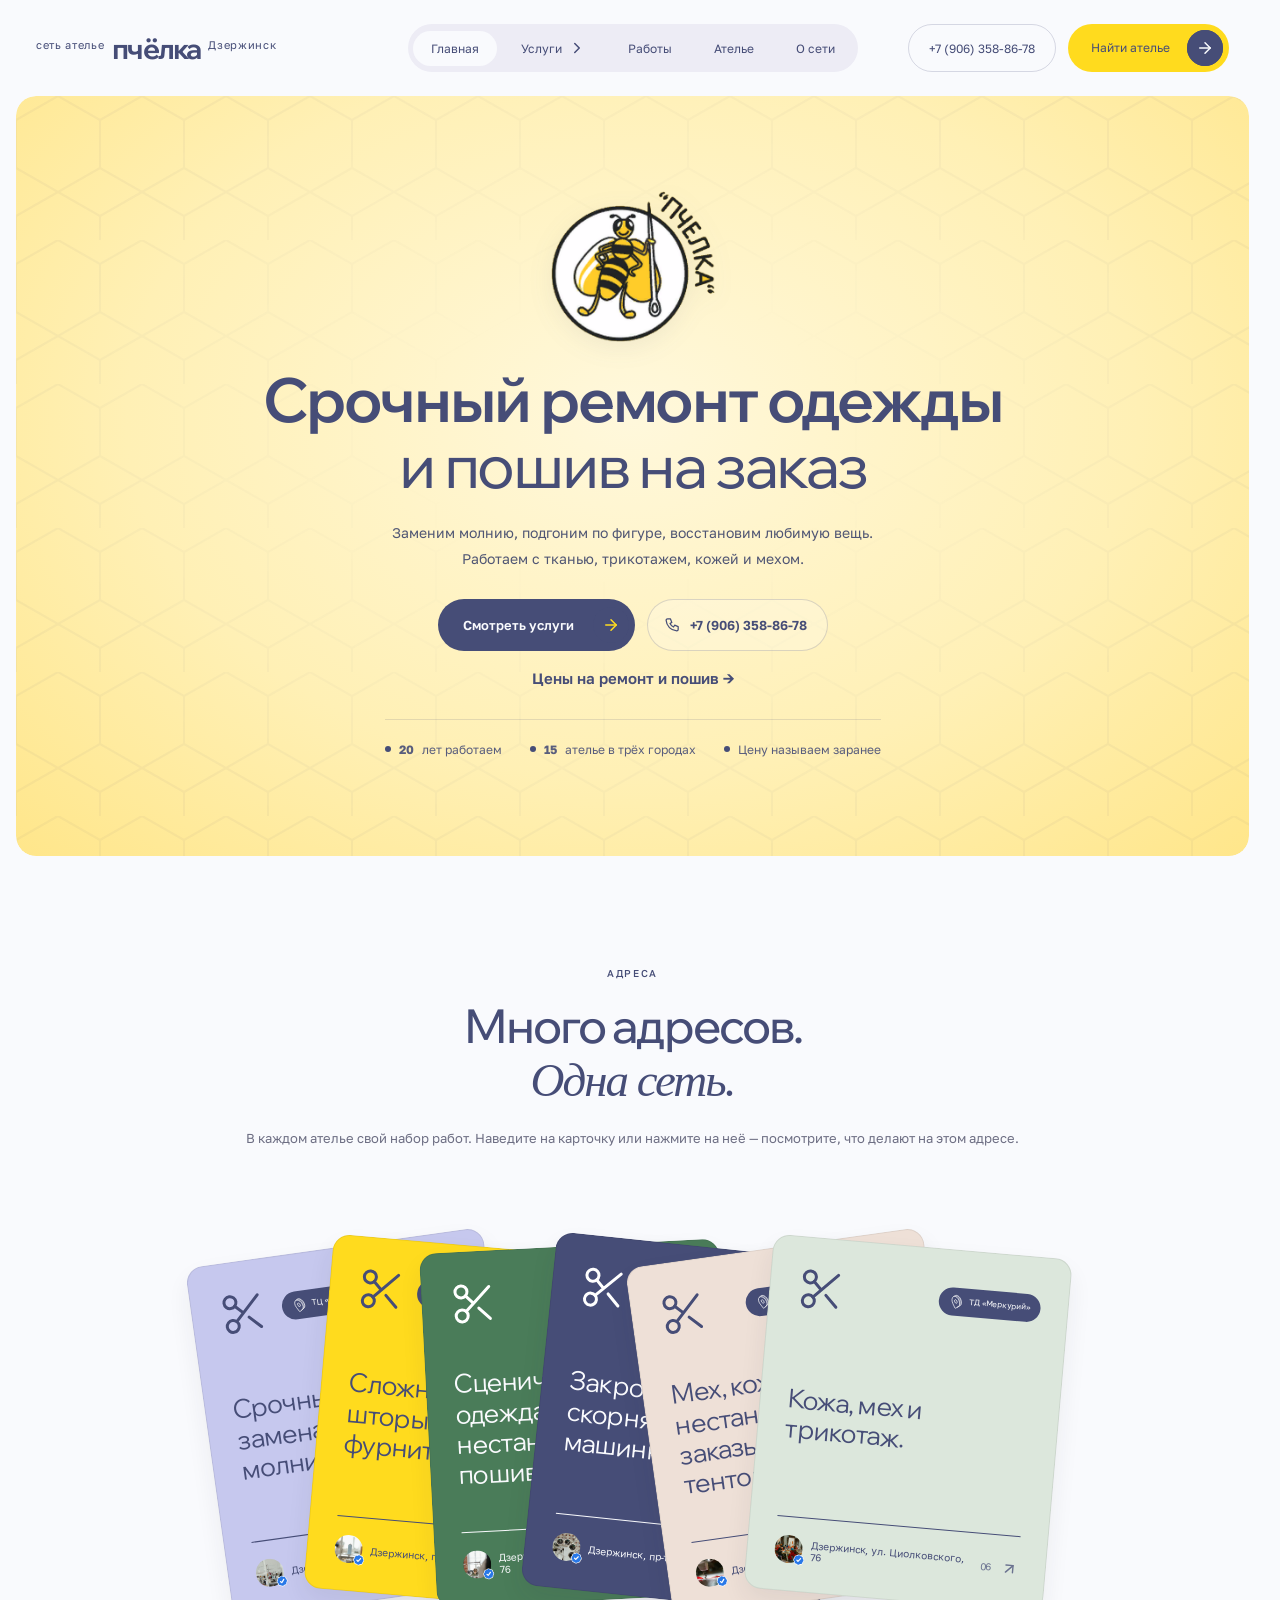
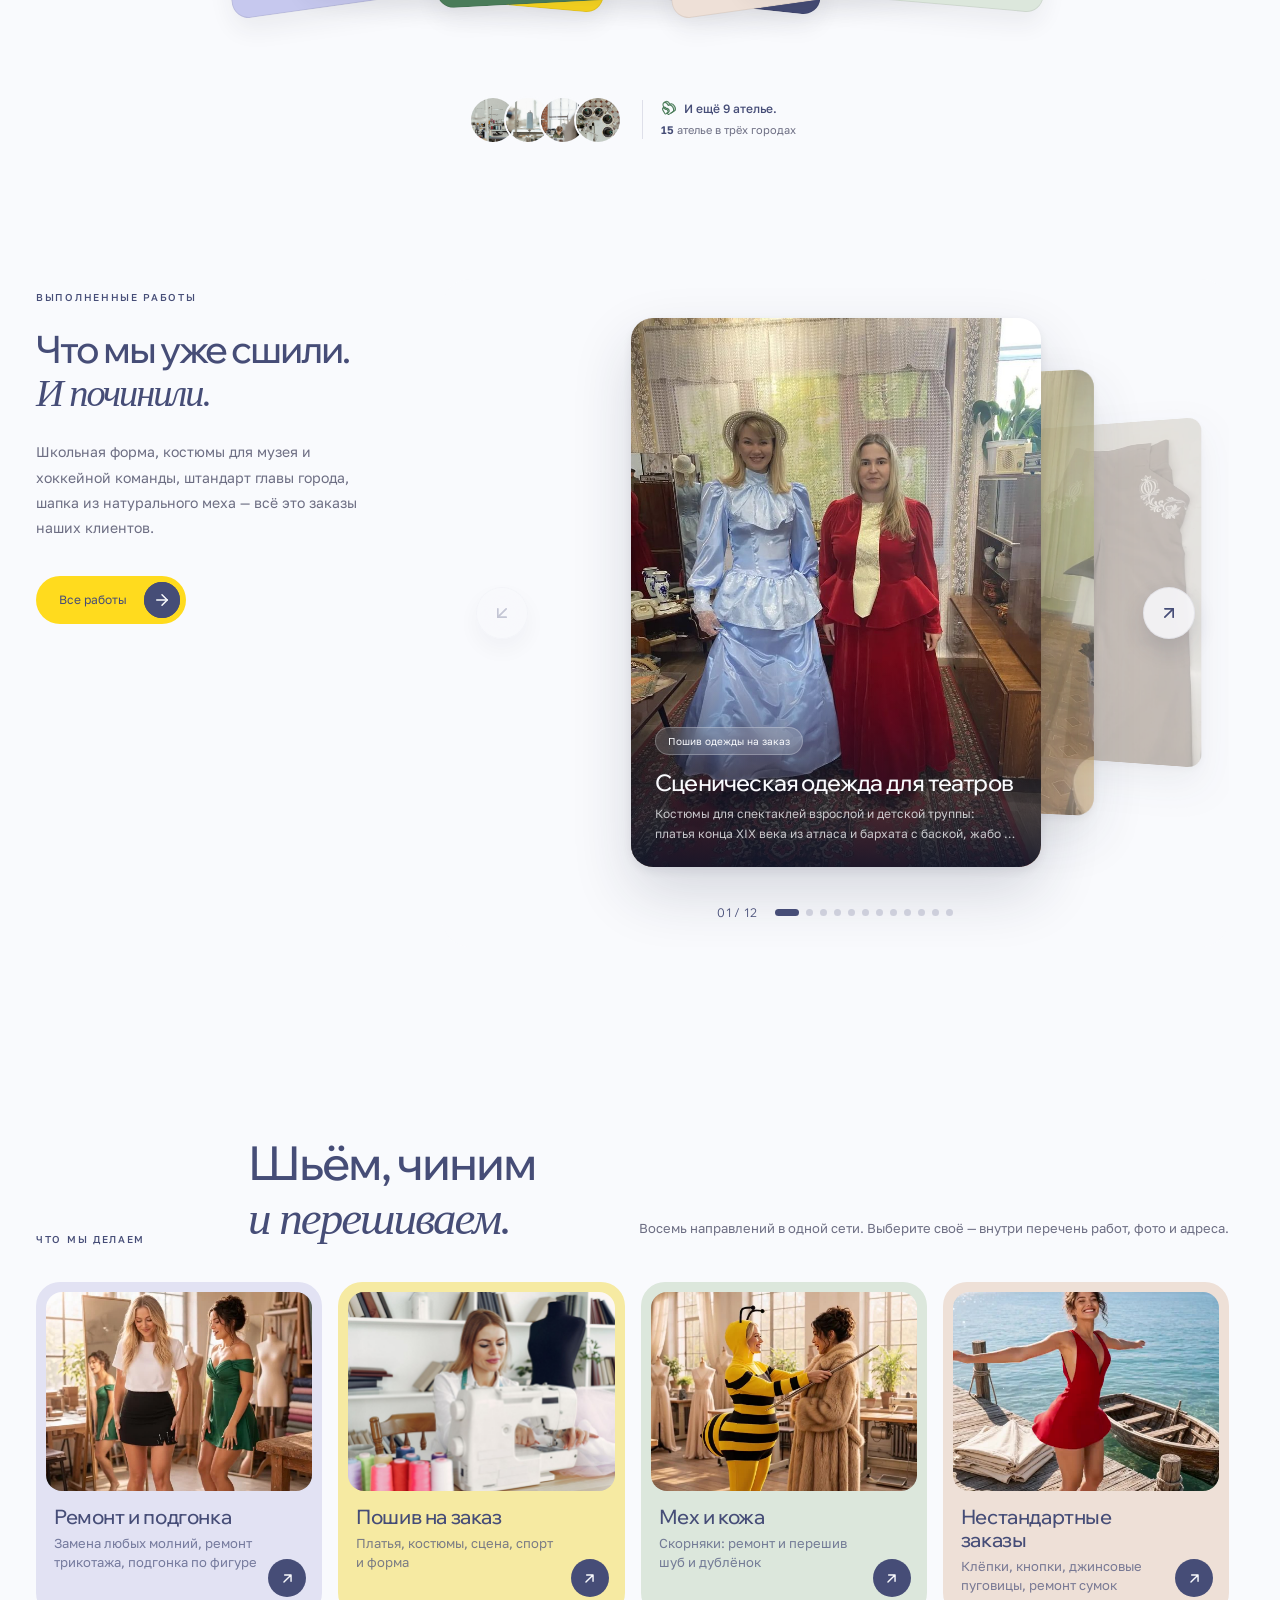
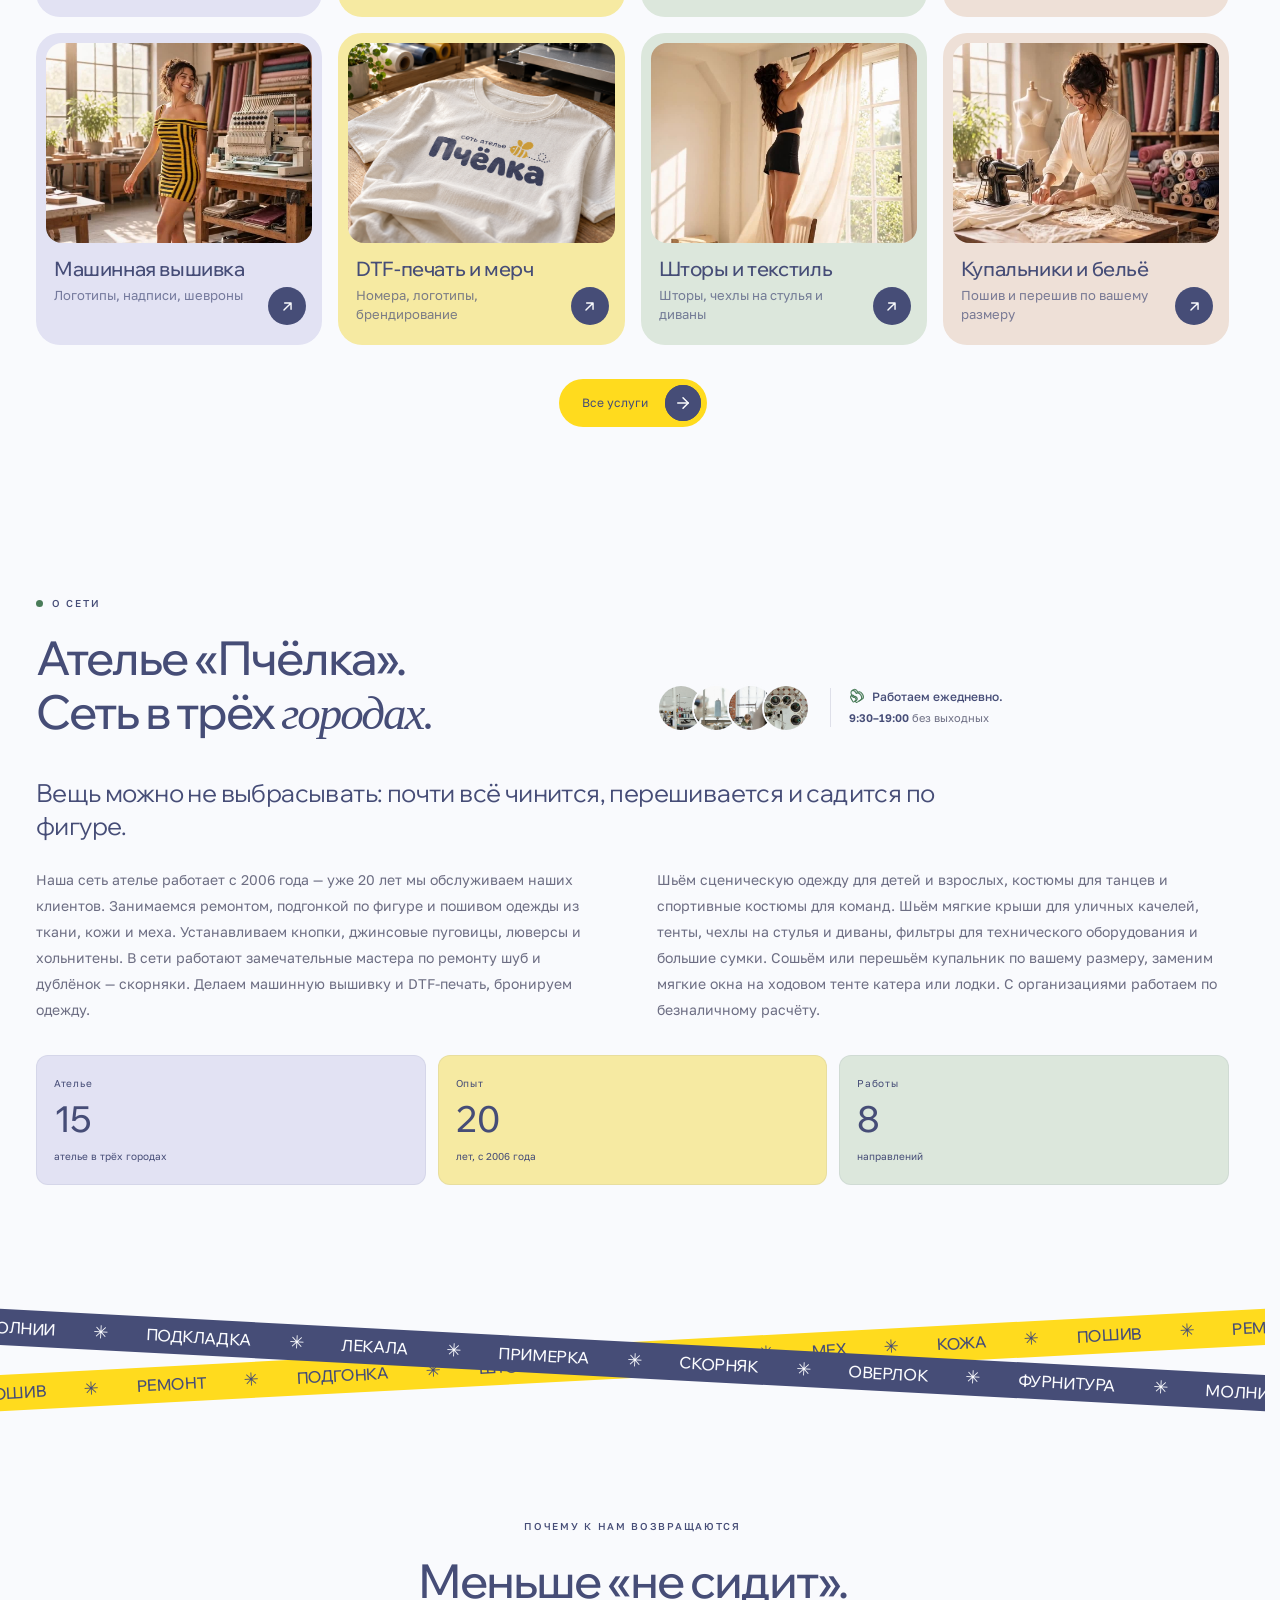
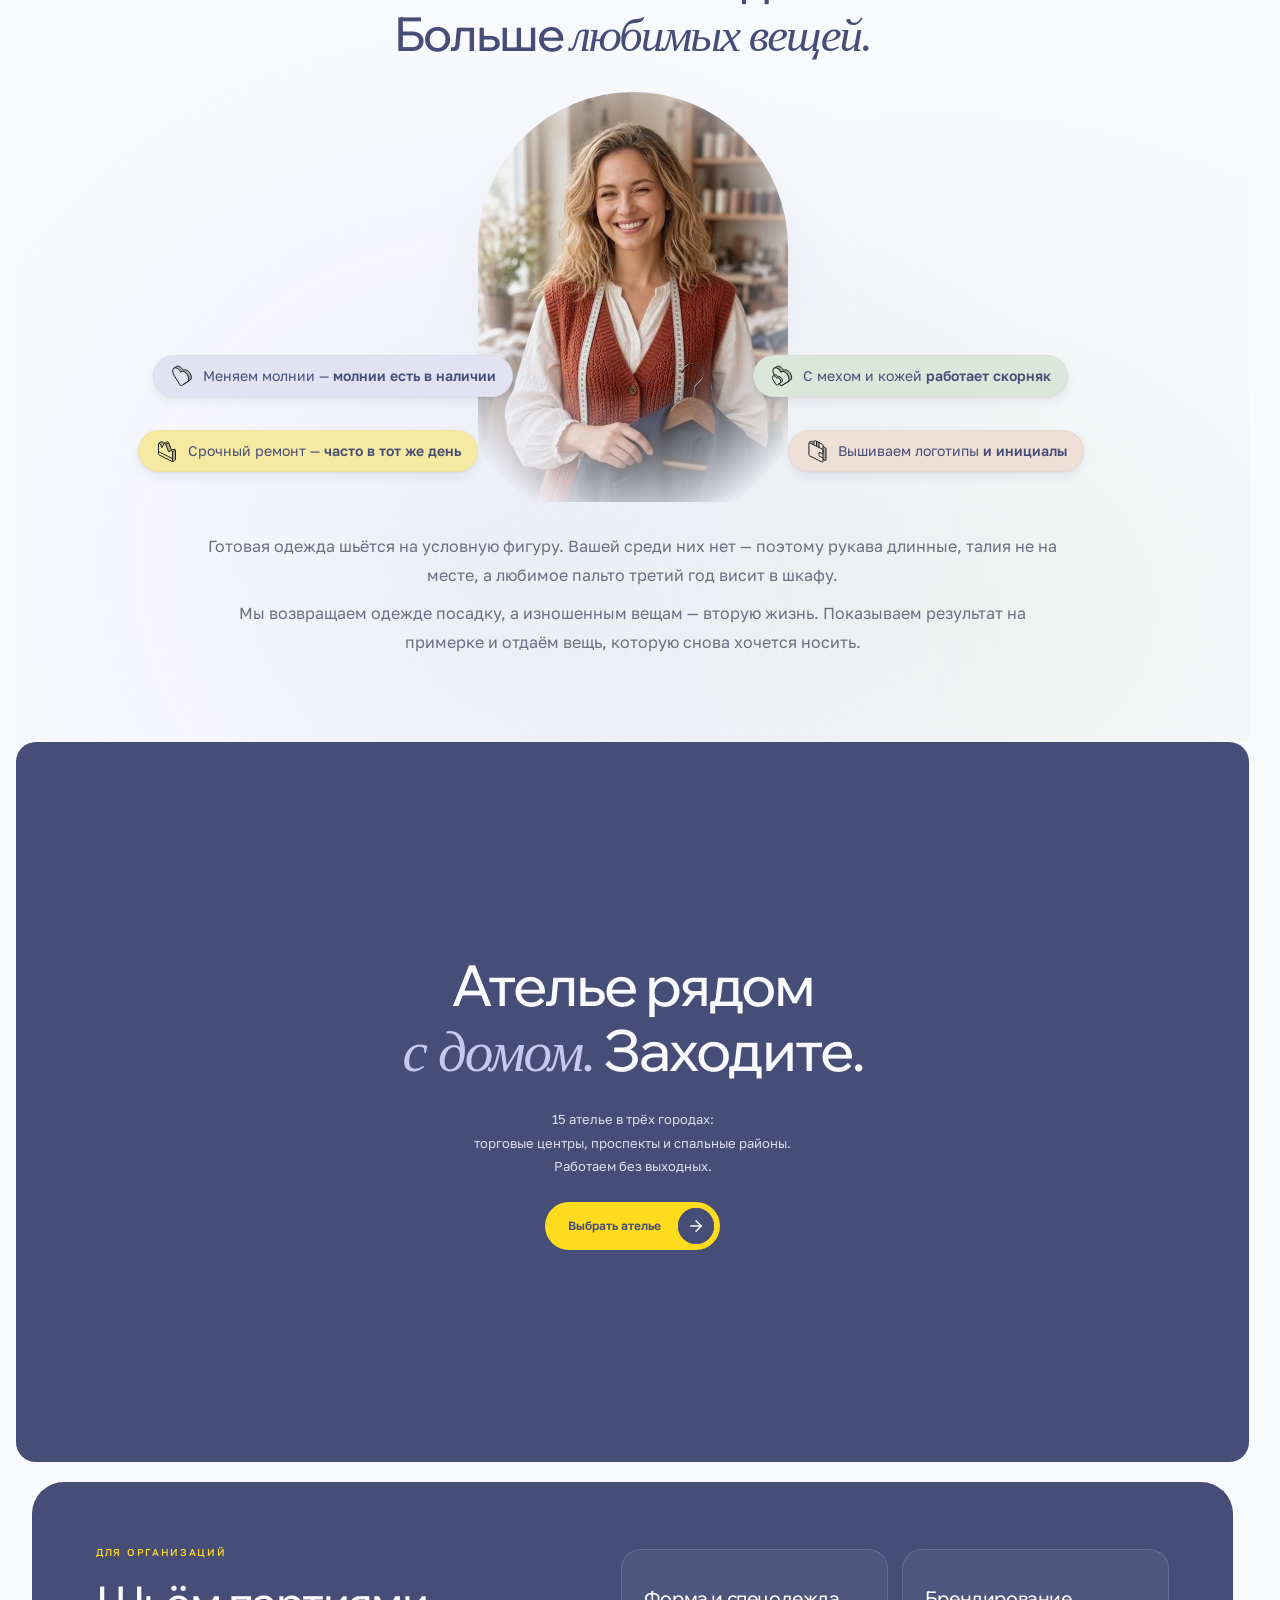
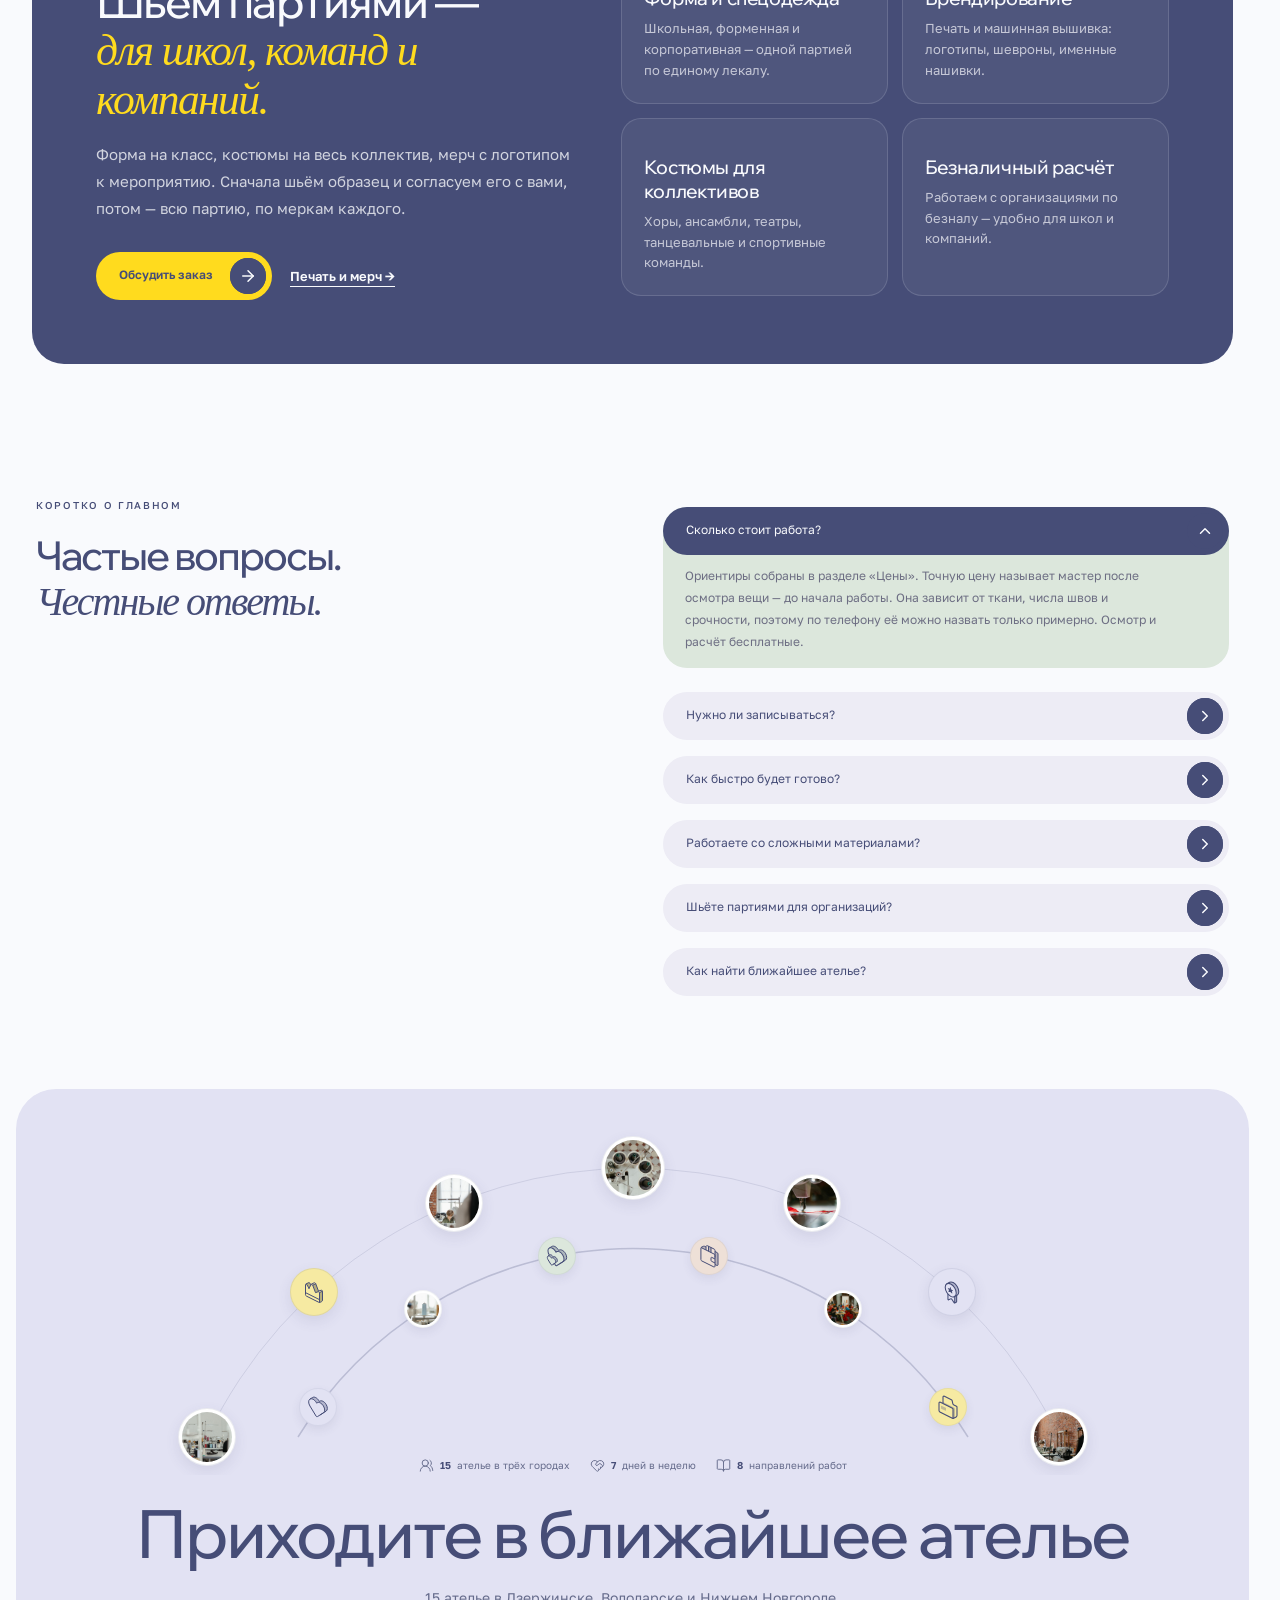
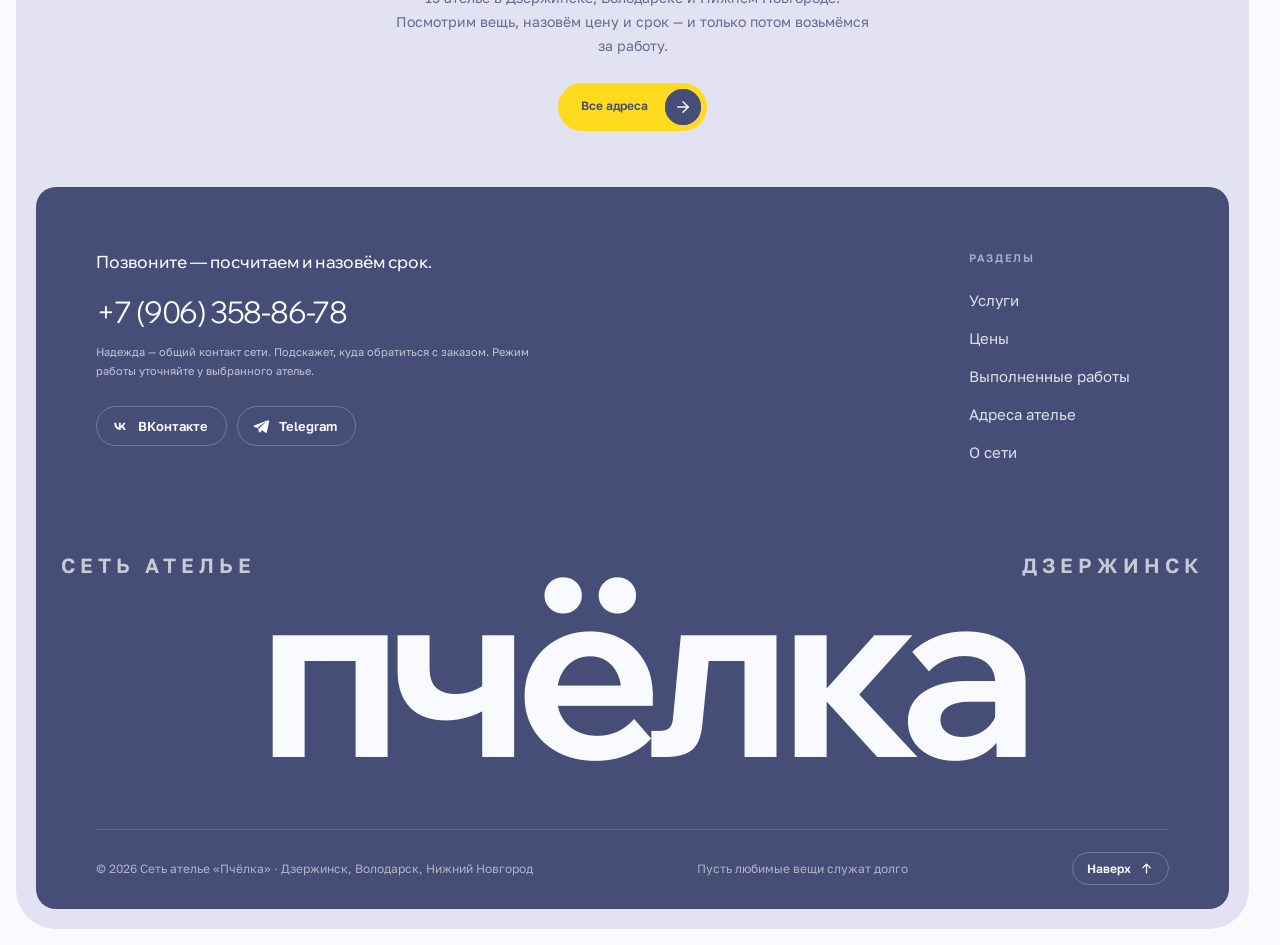
==== commit 104f0ca4: "Fix home atelier counter to keep the current count of 15" ====
--- a/index.html
+++ b/index.html
@@ -29,7 +29,7 @@
 <blockquote>Кожа, мех и трикотаж.</blockquote>
 <div class="stack-card-footer"><span class="stack-card-author"><span class="stack-card-avatar">
 <img src="assets/stock/atelier-6.jpg" alt=""/><span class="spotlight-avatar-check" role="img" aria-label="Ателье сети"><svg class="verification-badge-icon" xmlns="http://www.w3.org/2000/svg" x="0px" y="0px" width="20px" height="20px" viewBox="0 0 20 20" aria-hidden="true" focusable="false"><path d="m17.999,10c0-1.097-.567-2.113-1.465-2.707.215-1.054-.103-2.174-.878-2.95-.775-.776-1.896-1.094-2.95-.878-.593-.897-1.609-1.464-2.706-1.464s-2.113.567-2.706,1.464c-1.053-.216-2.174.102-2.95.878s-1.093,1.896-.878,2.949c-.897.593-1.465,1.61-1.465,2.707s.567,2.113,1.465,2.707c-.215,1.054.103,2.174.878,2.95s1.898,1.092,2.95.878c.593.897,1.609,1.464,2.706,1.464s2.113-.568,2.706-1.465c1.059.214,2.176-.103,2.95-.878.776-.776,1.094-1.896.878-2.95.897-.593,1.465-1.609,1.465-2.707Zm-4.218-1.875l-4,5c-.178.222-.442.358-.726.374-.019,0-.037.001-.056.001-.265,0-.52-.105-.707-.293l-2-2c-.391-.391-.391-1.023,0-1.414s1.023-.391,1.414,0l1.21,1.21,3.302-4.127c.347-.43.975-.502,1.406-.156.431.345.501.974.156,1.405Z" stroke-width="0" fill="currentColor"></path></svg></span></span><span>Дзержинск, ул. Циолковского, 76</span></span><span class="stack-card-number">0<!-- -->6<!-- --> <svg xmlns="http://www.w3.org/2000/svg" width="17" height="17" viewBox="0 0 24 24" fill="none" stroke="currentColor" stroke-width="2" stroke-linecap="round" stroke-linejoin="round" class="lucide lucide-arrow-up-right" aria-hidden="true"><path d="M7 7h10v10"></path><path d="M7 17 17 7"></path></svg></span></div>
-</article></div><div class="community-proof"><div class="community-proof-avatars" aria-hidden="true"><img src="assets/stock/atelier-1.jpg" alt="" width="48" height="48" loading="lazy"/><img src="assets/stock/atelier-2.jpg" alt="" width="48" height="48" loading="lazy"/><img src="assets/stock/atelier-3.jpg" alt="" width="48" height="48" loading="lazy"/><img src="assets/stock/atelier-4.jpg" alt="" width="48" height="48" loading="lazy"/></div><div class="community-proof-copy"><span class="community-proof-title"><svg width="16" height="16" viewBox="0 0 24 24" xmlns="http://www.w3.org/2000/svg" aria-hidden="true"><g fill="none" class="nc-icon-wrapper"><path d="M12.4197 17.3791L10.5183 18.4999L10.2768 16.0828L9.32048 14.6095L7.58871 13.7307L6.51825 14.1701L5.51825 12.4999L3.51825 11.9999L5.01825 10.9999L5.91966 10.8791L8.41966 12.8791H9.91966L11.9197 14.3791L12.4197 17.3791Z" fill="currentColor" fill-opacity=".3" data-color="color-2"></path><path d="M8.113 1.91187L5.77523 3.34204L5.33521 3.56208L8.74554 5.07473L11.1383 8.12753L12.971 7.33752L14.6671 7.99793L17.1064 9.8877L18.9215 13.5181V16.9284L20.4307 16.3132L21.6718 14.7557L21.4518 11.5104L19.3315 7.62316L15.8687 5.67979L13.6135 6.31235L11.6883 3.56208L8.113 1.91187Z" fill="currentColor" fill-opacity=".3" data-color="color-2"></path><path d="M4.27665 11.0064C2.55425 8.21956 2.55425 5.1241 4.27665 4.09247C5.99905 3.06085 8.7916 4.48373 10.514 7.27057C10.6967 7.56614 10.86 7.86517 11.0039 8.16484C11.1478 8.01183 11.3111 7.8792 11.4938 7.76979C13.2162 6.73817 16.0088 8.16105 17.7312 10.9479C19.4536 13.7347 19.4536 16.8302 17.7312 17.8618L11.8638 21.548C11.3911 21.845 10.7667 21.6975 10.477 21.2202L9.47369 19.5675" stroke="currentColor" vector-effect="non-scaling-stroke" stroke-width="1.0833333333333333" stroke-linecap="round" stroke-linejoin="round"></path><path d="M14.5338 19.8719L20.3786 16.2168C22.101 15.1852 22.101 12.0897 20.3786 9.3029C18.6562 6.51606 15.8636 5.09318 14.1412 6.1248C13.9585 6.23421 13.7952 6.36683 13.6513 6.51984C13.5074 6.22017 13.3441 5.92114 13.1614 5.62557C11.439 2.83874 8.64645 1.41585 6.92405 2.44748L6.06134 2.98437L4.33594 4.05741" stroke="currentColor" vector-effect="non-scaling-stroke" stroke-width="1.0833333333333333"></path><path d="M2.99827 12.0275C2.10506 12.5624 2.10506 14.1677 2.99827 15.6129L5.95997 20.4917C6.24968 20.969 6.87403 21.1166 7.34677 20.8196L9.97556 19.168C10.8688 18.633 10.8688 17.0278 9.97556 15.5826C9.08235 14.1374 7.63418 13.3995 6.74097 13.9345C6.64624 13.9912 6.56155 14.06 6.48692 14.1393C6.41228 13.9839 6.32759 13.8288 6.23286 13.6756C5.33965 12.2304 3.89148 11.4925 2.99827 12.0275Z" stroke="currentColor" vector-effect="non-scaling-stroke" stroke-width="1.0833333333333333" stroke-linejoin="round"></path><path d="M8.31775 20.2105L11.6813 18.0513C12.5745 17.5163 12.5745 15.911 11.6813 14.4658C10.7881 13.0206 9.33992 12.2828 8.44671 12.8177C8.35198 12.8745 8.26729 12.9433 8.19266 13.0226C8.11802 12.8672 8.03334 12.7121 7.93861 12.5588C7.0454 11.1136 5.59722 10.3758 4.70401 10.9107L4.25662 11.1892L3.0293 12.0094" stroke="currentColor" vector-effect="non-scaling-stroke" stroke-width="1.0833333333333333"></path></g></svg><!-- -->И ещё 9 ателье.</span><p><strong>15</strong><!-- --> ателье в трёх городах</p></div></div></section><section class="blog section" id="raboty" aria-labelledby="works-heading"><div class="blog-intro"><div class="eyebrow">ВЫПОЛНЕННЫЕ РАБОТЫ</div><h2 id="works-heading">Что мы уже сшили.<br/><span class="serif-word">И починили.</span></h2><p>Школьная форма, костюмы для музея и хоккейной команды, штандарт главы города, шапка из натурального меха — всё это заказы наших клиентов.</p><a href="raboty.html" class="arrow-fill-button  "><span class="arrow-fill-surface" aria-hidden="true"></span><span class="arrow-fill-content">Все работы</span><span class="arrow-fill-icon" aria-hidden="true"><svg xmlns="http://www.w3.org/2000/svg" width="18" height="18" viewBox="0 0 24 24" fill="none" stroke="currentColor" stroke-width="2" stroke-linecap="round" stroke-linejoin="round" class="lucide lucide-arrow-right arrow-out" aria-hidden="true"><path d="M5 12h14"></path><path d="m12 5 7 7-7 7"></path></svg><svg xmlns="http://www.w3.org/2000/svg" width="18" height="18" viewBox="0 0 24 24" fill="none" stroke="currentColor" stroke-width="2" stroke-linecap="round" stroke-linejoin="round" class="lucide lucide-arrow-right arrow-in" aria-hidden="true"><path d="M5 12h14"></path><path d="m12 5 7 7-7 7"></path></svg></span></a></div><div class="coverflow" data-slider><div class="cf-ambient" data-slider-ambient style="background-image:url(assets/works/teatr-1.jpg)"></div><div class="cf-stage" data-slider-track tabindex="0" role="group" aria-label="Выполненные работы"><article class="cf-slide" data-index="0" aria-hidden="true"><div class="cf-card"><img src="assets/works/teatr-1.jpg" alt="Сценическая одежда для театров" loading="lazy" draggable="false"/><div class="cf-copy"><span class="cf-tag">Пошив одежды на заказ</span><h3>Сценическая одежда для театров</h3><p>Костюмы для спектаклей взрослой и детской труппы: платья конца XIX века из атласа и бархата с баской, жабо и кружевом, боярский кафтан с оплечьем и камнями, кафтан с застёжками-разговорами, костюм Петрушки и платье из фатина. Шьём по эскизу художника или по описанию роли, по меркам каждого актёра. В видео — костюмы на примерке.</p></div></div></article><article class="cf-slide" data-index="1" aria-hidden="true"><div class="cf-card"><img src="assets/works/shuba-1.jpg" alt="Пошив и перешив шубы" loading="lazy" draggable="false"/><div class="cf-copy"><span class="cf-tag">Мех и кожа</span><h3>Пошив и перешив шубы</h3><p>Шуба из стриженого меха с воротником-стойкой и длинной молнией во всю длину. Скорняк подобрал шкурки по тону и собрал их так, чтобы переходы цвета легли красиво. Так же перешиваем старые шубы: меняем фасон и длину, подгоняем по фигуре.</p></div></div></article><article class="cf-slide" data-index="2" aria-hidden="true"><div class="cf-card"><img src="assets/works/bryuki-1.jpg" alt="Пошив брюк на заказ" loading="lazy" draggable="false"/><div class="cf-copy"><span class="cf-tag">Пошив одежды на заказ</span><h3>Пошив брюк на заказ</h3><p>Широкие брюки с высокой посадкой, складками по поясу и глубокими карманами. По краю карманов — машинная вышивка светлым орнаментом. Сшиты по меркам заказчицы.</p></div></div></article><article class="cf-slide" data-index="3" aria-hidden="true"><div class="cf-card"><img src="assets/works/gimnastika-1.jpg" alt="Костюмы для гимнастики" loading="lazy" draggable="false"/><div class="cf-copy"><span class="cf-tag">Пошив одежды на заказ</span><h3>Костюмы для гимнастики</h3><p>Комплекты для выступлений младшей группы: топ, юбка с шортами и нарукавники из эластичной ткани в сине-бело-красных цветах. Ткань тянется и не сковывает движения; шьём на всю команду по меркам каждой гимнастки.</p></div></div></article><article class="cf-slide" data-index="4" aria-hidden="true"><div class="cf-card"><img src="assets/works/chehol-generator-1.jpg" alt="Чехол для уличного электрогенератора" loading="lazy" draggable="false"/><div class="cf-copy"><span class="cf-tag">Нестандартные заказы и фурнитура</span><h3>Чехол для уличного электрогенератора</h3><p>Чехол из плотной уличной ткани по размерам установки: закрывает генератор от дождя, снега и солнца. Над решётками охлаждения оставлены открытые окна, перехваченные прочными стропами, — воздух проходит свободно, а форма чехла держится.</p></div></div></article><article class="cf-slide" data-index="5" aria-hidden="true"><div class="cf-card"><img src="assets/works/tent-kater-1.jpg" alt="Замена мягких окон на ходовом тенте катера" loading="lazy" draggable="false"/><div class="cf-copy"><span class="cf-tag">Нестандартные заказы и фурнитура</span><h3>Замена мягких окон на ходовом тенте катера</h3><p>Старые помутневшие окна вырезали и вшили новые из прозрачной мягкой плёнки — по контуру прежних, с белым кантом по краю. Сам тент, кнопки и крепления остались на месте: шить новый тент целиком не пришлось.</p></div></div></article><article class="cf-slide" data-index="6" aria-hidden="true"><div class="cf-card"><img src="assets/works/podgibka-bryuk-1.jpg" alt="Подгибка джинсов, брюк и юбок" loading="lazy" draggable="false"/><div class="cf-copy"><span class="cf-tag">Ремонт и подгонка одежды</span><h3>Подгибка джинсов, брюк и юбок</h3><p>Укорачиваем по вашей длине: отмечаем на примерке, срезаем лишнее и подшиваем низ. У классических брюк пришиваем брючную тесьму — край не протирается о каблук. В видео мастер показывает подгибку брюк от начала до конца.</p></div></div></article><article class="cf-slide" data-index="7" aria-hidden="true"><div class="cf-card"><img src="assets/works/scena-deti-kostyumy-1.jpg" alt="Детские костюмы для сцены" loading="lazy" draggable="false"/><div class="cf-copy"><span class="cf-tag">Пошив одежды на заказ</span><h3>Детские костюмы для сцены</h3><p>Костюмы к концертам, конкурсам и праздникам: льняные рубахи с набивным орнаментом и маками и повязки на голову, северные платья с меховой опушкой и тесьмой, платья из бархата с пайетками, белые льняные костюмы с кружевом, золотистые платья с красными бантами. Шьём на весь номер — одинаково по образу, но по меркам каждого ребёнка.</p></div></div></article><article class="cf-slide" data-index="8" aria-hidden="true"><div class="cf-card"><img src="assets/works/scena-vzroslye-1.jpg" alt="Сценическая одежда для взрослых коллективов" loading="lazy" draggable="false"/><div class="cf-copy"><span class="cf-tag">Пошив одежды на заказ</span><h3>Сценическая одежда для взрослых коллективов</h3><p>Костюмы для народного хора и ансамбля: синие сарафаны с белыми рубахами и кокошниками, красные юбки с кофтами в цветочный набивной рисунок и отделкой по подолу. Шьём партией на весь коллектив, по меркам каждой участницы. В видео — выступление на празднике в костюмах.</p></div></div></article><article class="cf-slide" data-index="9" aria-hidden="true"><div class="cf-card"><img src="assets/works/muzej-1.jpg" alt="Пошив для манекенов, выставок и музеев" loading="lazy" draggable="false"/><div class="cf-copy"><span class="cf-tag">Пошив одежды на заказ</span><h3>Пошив для манекенов, выставок и музеев</h3><p>Костюмы для экспозиции Володарского музея по историческим образцам: суконный картуз с козырьком, сапоги и фартук с поварским колпаком. Шьём по размерам манекена или по меркам — для музеев, выставок, витрин и тематических площадок.</p></div></div></article><article class="cf-slide" data-index="10" aria-hidden="true"><div class="cf-card"><img src="assets/works/chehol-sabvufer-1.jpg" alt="Чехол для сабвуфера" loading="lazy" draggable="false"/><div class="cf-copy"><span class="cf-tag">Нестандартные заказы и фурнитура</span><h3>Чехол для сабвуфера</h3><p>Плотный чехол по размерам колонки: молнии по рёбрам, окна для ручек и разъёмов на липучках — клапан отстёгивается, и чехол не нужно снимать, чтобы взять колонку или подключить её.</p></div></div></article><article class="cf-slide" data-index="11" aria-hidden="true"><div class="cf-card"><img src="assets/works/gavajskaya-1.jpg" alt="Эксклюзивная женская одежда на заказ" loading="lazy" draggable="false"/><div class="cf-copy"><span class="cf-tag">Пошив одежды на заказ</span><h3>Эксклюзивная женская одежда на заказ</h3><p>Топ с открытыми плечами и юбка на запах с высоким разрезом: белый фактурный хлопок, объёмное кружево с цветами и бусинами по вырезу и краю разреза, завязки на спине. Модель придумали вместе с заказчицей и сшили по её меркам — в единственном экземпляре.</p></div></div></article></div><button type="button" class="cf-nav cf-prev" data-slider-prev aria-label="Предыдущая работа"><svg xmlns="http://www.w3.org/2000/svg" width="20" height="20" viewBox="0 0 24 24" fill="none" stroke="currentColor" stroke-width="2" stroke-linecap="round" stroke-linejoin="round" class="lucide lucide-arrow-up-right" aria-hidden="true"><path d="M7 7h10v10"></path><path d="M7 17 17 7"></path></svg></button><button type="button" class="cf-nav cf-next" data-slider-next aria-label="Следующая работа"><svg xmlns="http://www.w3.org/2000/svg" width="20" height="20" viewBox="0 0 24 24" fill="none" stroke="currentColor" stroke-width="2" stroke-linecap="round" stroke-linejoin="round" class="lucide lucide-arrow-up-right" aria-hidden="true"><path d="M7 7h10v10"></path><path d="M7 17 17 7"></path></svg></button><div class="cf-bar"><span class="cf-count" data-slider-count>01 / 12</span><div class="cf-dots" data-slider-dots><button type="button" class="cf-dot" data-slider-go="0" aria-label="Работа 1"></button><button type="button" class="cf-dot" data-slider-go="1" aria-label="Работа 2"></button><button type="button" class="cf-dot" data-slider-go="2" aria-label="Работа 3"></button><button type="button" class="cf-dot" data-slider-go="3" aria-label="Работа 4"></button><button type="button" class="cf-dot" data-slider-go="4" aria-label="Работа 5"></button><button type="button" class="cf-dot" data-slider-go="5" aria-label="Работа 6"></button><button type="button" class="cf-dot" data-slider-go="6" aria-label="Работа 7"></button><button type="button" class="cf-dot" data-slider-go="7" aria-label="Работа 8"></button><button type="button" class="cf-dot" data-slider-go="8" aria-label="Работа 9"></button><button type="button" class="cf-dot" data-slider-go="9" aria-label="Работа 10"></button><button type="button" class="cf-dot" data-slider-go="10" aria-label="Работа 11"></button><button type="button" class="cf-dot" data-slider-go="11" aria-label="Работа 12"></button></div></div></div></section><section class="offerings section do-section" id="offerings"><div class="section-heading"><div class="eyebrow">ЧТО МЫ ДЕЛАЕМ</div><h2>Шьём, чиним<br/><span class="serif-word">и перешиваем.</span></h2><p>Восемь направлений в одной сети. Выберите своё — внутри перечень работ, фото и адреса.</p></div><div class="do-grid"><a class="do-card" href="uslugi/remont.html"><span class="do-img"><img src="assets/img/fitting-poster.jpg" alt="" loading="lazy"/></span><span class="do-body"><span class="do-title">Ремонт и подгонка</span><span class="do-text">Замена любых молний, ремонт трикотажа, подгонка по фигуре</span><span class="do-go"><svg viewBox="0 0 24 24" aria-hidden="true"><path d="M7 17 17 7M8 7h9v9"/></svg></span></span></a><a class="do-card" href="uslugi/poshiv.html"><span class="do-img"><img src="assets/stock/cover-poshiv.jpg" alt="" loading="lazy"/></span><span class="do-body"><span class="do-title">Пошив на заказ</span><span class="do-text">Платья, костюмы, сцена, спорт и форма</span><span class="do-go"><svg viewBox="0 0 24 24" aria-hidden="true"><path d="M7 17 17 7M8 7h9v9"/></svg></span></span></a><a class="do-card" href="uslugi/meh-kozha.html"><span class="do-img"><img src="assets/img/meh-poster.jpg" alt="" loading="lazy"/></span><span class="do-body"><span class="do-title">Мех и кожа</span><span class="do-text">Скорняки: ремонт и перешив шуб и дублёнок</span><span class="do-go"><svg viewBox="0 0 24 24" aria-hidden="true"><path d="M7 17 17 7M8 7h9v9"/></svg></span></span></a><a class="do-card" href="uslugi/spec.html"><span class="do-img"><img src="assets/img/spec-poster.jpg" alt="" loading="lazy"/></span><span class="do-body"><span class="do-title">Нестандартные заказы</span><span class="do-text">Клёпки, кнопки, джинсовые пуговицы, ремонт сумок</span><span class="do-go"><svg viewBox="0 0 24 24" aria-hidden="true"><path d="M7 17 17 7M8 7h9v9"/></svg></span></span></a><a class="do-card" href="uslugi/vyshivka.html"><span class="do-img"><img src="assets/img/vyshivka-poster.jpg" alt="" loading="lazy"/></span><span class="do-body"><span class="do-title">Машинная вышивка</span><span class="do-text">Логотипы, надписи, шевроны</span><span class="do-go"><svg viewBox="0 0 24 24" aria-hidden="true"><path d="M7 17 17 7M8 7h9v9"/></svg></span></span></a><a class="do-card" href="uslugi/pechat.html"><span class="do-img"><img src="assets/img/pechat-merch-v2.png" alt="" loading="lazy"/></span><span class="do-body"><span class="do-title">DTF‑печать и мерч</span><span class="do-text">Номера, логотипы, брендирование</span><span class="do-go"><svg viewBox="0 0 24 24" aria-hidden="true"><path d="M7 17 17 7M8 7h9v9"/></svg></span></span></a><a class="do-card" href="uslugi/shtory.html"><span class="do-img"><img src="assets/img/shtory-poster.jpg" alt="" loading="lazy"/></span><span class="do-body"><span class="do-title">Шторы и текстиль</span><span class="do-text">Шторы, чехлы на стулья и диваны</span><span class="do-go"><svg viewBox="0 0 24 24" aria-hidden="true"><path d="M7 17 17 7M8 7h9v9"/></svg></span></span></a><a class="do-card" href="uslugi/bele.html"><span class="do-img"><img src="assets/img/bele-poster.jpg" alt="" loading="lazy"/></span><span class="do-body"><span class="do-title">Купальники и бельё</span><span class="do-text">Пошив и перешив по вашему размеру</span><span class="do-go"><svg viewBox="0 0 24 24" aria-hidden="true"><path d="M7 17 17 7M8 7h9v9"/></svg></span></span></a></div><div class="offerings-more"><a href="uslugi.html" class="arrow-fill-button  "><span class="arrow-fill-surface" aria-hidden="true"></span><span class="arrow-fill-content">Все услуги</span><span class="arrow-fill-icon" aria-hidden="true"><svg xmlns="http://www.w3.org/2000/svg" width="18" height="18" viewBox="0 0 24 24" fill="none" stroke="currentColor" stroke-width="2" stroke-linecap="round" stroke-linejoin="round" class="lucide lucide-arrow-right arrow-out" aria-hidden="true"><path d="M5 12h14"></path><path d="m12 5 7 7-7 7"></path></svg><svg xmlns="http://www.w3.org/2000/svg" width="18" height="18" viewBox="0 0 24 24" fill="none" stroke="currentColor" stroke-width="2" stroke-linecap="round" stroke-linejoin="round" class="lucide lucide-arrow-right arrow-in" aria-hidden="true"><path d="M5 12h14"></path><path d="m12 5 7 7-7 7"></path></svg></span></a></div></section><section class="about section" id="about" aria-labelledby="about-heading"><div class="about-heading"><div class="eyebrow"><span class="status-dot" aria-hidden="true"></span>О СЕТИ</div><h2 id="about-heading">Ателье «Пчёлка».<br/>Сеть в трёх <span class="serif-word">городах.</span></h2><div class="community-proof"><div class="community-proof-avatars" aria-hidden="true"><img src="assets/stock/atelier-1.jpg" alt="" width="48" height="48" loading="lazy"/><img src="assets/stock/atelier-2.jpg" alt="" width="48" height="48" loading="lazy"/><img src="assets/stock/atelier-3.jpg" alt="" width="48" height="48" loading="lazy"/><img src="assets/stock/atelier-4.jpg" alt="" width="48" height="48" loading="lazy"/></div><div class="community-proof-copy"><span class="community-proof-title"><svg width="16" height="16" viewBox="0 0 24 24" xmlns="http://www.w3.org/2000/svg" aria-hidden="true"><g fill="none" class="nc-icon-wrapper"><path d="M12.4197 17.3791L10.5183 18.4999L10.2768 16.0828L9.32048 14.6095L7.58871 13.7307L6.51825 14.1701L5.51825 12.4999L3.51825 11.9999L5.01825 10.9999L5.91966 10.8791L8.41966 12.8791H9.91966L11.9197 14.3791L12.4197 17.3791Z" fill="currentColor" fill-opacity=".3" data-color="color-2"></path><path d="M8.113 1.91187L5.77523 3.34204L5.33521 3.56208L8.74554 5.07473L11.1383 8.12753L12.971 7.33752L14.6671 7.99793L17.1064 9.8877L18.9215 13.5181V16.9284L20.4307 16.3132L21.6718 14.7557L21.4518 11.5104L19.3315 7.62316L15.8687 5.67979L13.6135 6.31235L11.6883 3.56208L8.113 1.91187Z" fill="currentColor" fill-opacity=".3" data-color="color-2"></path><path d="M4.27665 11.0064C2.55425 8.21956 2.55425 5.1241 4.27665 4.09247C5.99905 3.06085 8.7916 4.48373 10.514 7.27057C10.6967 7.56614 10.86 7.86517 11.0039 8.16484C11.1478 8.01183 11.3111 7.8792 11.4938 7.76979C13.2162 6.73817 16.0088 8.16105 17.7312 10.9479C19.4536 13.7347 19.4536 16.8302 17.7312 17.8618L11.8638 21.548C11.3911 21.845 10.7667 21.6975 10.477 21.2202L9.47369 19.5675" stroke="currentColor" vector-effect="non-scaling-stroke" stroke-width="1.0833333333333333" stroke-linecap="round" stroke-linejoin="round"></path><path d="M14.5338 19.8719L20.3786 16.2168C22.101 15.1852 22.101 12.0897 20.3786 9.3029C18.6562 6.51606 15.8636 5.09318 14.1412 6.1248C13.9585 6.23421 13.7952 6.36683 13.6513 6.51984C13.5074 6.22017 13.3441 5.92114 13.1614 5.62557C11.439 2.83874 8.64645 1.41585 6.92405 2.44748L6.06134 2.98437L4.33594 4.05741" stroke="currentColor" vector-effect="non-scaling-stroke" stroke-width="1.0833333333333333"></path><path d="M2.99827 12.0275C2.10506 12.5624 2.10506 14.1677 2.99827 15.6129L5.95997 20.4917C6.24968 20.969 6.87403 21.1166 7.34677 20.8196L9.97556 19.168C10.8688 18.633 10.8688 17.0278 9.97556 15.5826C9.08235 14.1374 7.63418 13.3995 6.74097 13.9345C6.64624 13.9912 6.56155 14.06 6.48692 14.1393C6.41228 13.9839 6.32759 13.8288 6.23286 13.6756C5.33965 12.2304 3.89148 11.4925 2.99827 12.0275Z" stroke="currentColor" vector-effect="non-scaling-stroke" stroke-width="1.0833333333333333" stroke-linejoin="round"></path><path d="M8.31775 20.2105L11.6813 18.0513C12.5745 17.5163 12.5745 15.911 11.6813 14.4658C10.7881 13.0206 9.33992 12.2828 8.44671 12.8177C8.35198 12.8745 8.26729 12.9433 8.19266 13.0226C8.11802 12.8672 8.03334 12.7121 7.93861 12.5588C7.0454 11.1136 5.59722 10.3758 4.70401 10.9107L4.25662 11.1892L3.0293 12.0094" stroke="currentColor" vector-effect="non-scaling-stroke" stroke-width="1.0833333333333333"></path></g></svg><!-- -->Работаем ежедневно.</span><p><strong>9:30–19:00</strong><!-- --> без выходных</p></div></div></div><div class="about-content"><p class="about-lead">Вещь можно не выбрасывать: почти всё чинится, перешивается и садится по фигуре.</p><p>Наша сеть ателье работает с 2006 года — уже 20 лет мы обслуживаем наших клиентов. Занимаемся ремонтом, подгонкой по фигуре и пошивом одежды из ткани, кожи и меха. Устанавливаем кнопки, джинсовые пуговицы, люверсы и хольнитены. В сети работают замечательные мастера по ремонту шуб и дублёнок — скорняки. Делаем машинную вышивку и DTF-печать, бронируем одежду.</p><p>Шьём сценическую одежду для детей и взрослых, костюмы для танцев и спортивные костюмы для команд. Шьём мягкие крыши для уличных качелей, тенты, чехлы на стулья и диваны, фильтры для технического оборудования и большие сумки. Сошьём или перешьём купальник по вашему размеру, заменим мягкие окна на ходовом тенте катера или лодки. С организациями работаем по безналичному расчёту.</p><dl class="about-stats"><div><dt>Ателье</dt><dd><strong aria-label="13" style="font-variant-numeric:tabular-nums"><span aria-hidden="true">15</span></strong><span>ателье в трёх городах</span></dd></div><div><dt>Опыт</dt><dd><strong aria-label="20" style="font-variant-numeric:tabular-nums"><span aria-hidden="true">20</span></strong><span>лет, с 2006 года</span></dd></div><div><dt>Работы</dt><dd><strong aria-label="8" style="font-variant-numeric:tabular-nums"><span aria-hidden="true">8</span></strong><span>направлений</span></dd></div></dl></div></section><div class="about-ribbons" aria-label="Что мы делаем"><div class="infinite-ribbon " style="--ribbon-rotation:-3deg;--ribbon-duration:100s"><span class="ribbon-accessible"><span>ПОШИВ</span><span class="ribbon-star">✳</span><span>РЕМОНТ</span><span class="ribbon-star">✳</span><span>ПОДГОНКА</span><span class="ribbon-star">✳</span><span>ШТОРЫ</span><span class="ribbon-star">✳</span><span>ВЫШИВКА</span><span class="ribbon-star">✳</span><span>МЕХ</span><span class="ribbon-star">✳</span><span>КОЖА</span><span class="ribbon-star">✳</span></span><div aria-hidden="true" class="infinite-ribbon-track "><span class="infinite-ribbon-item"><span>ПОШИВ</span><span class="ribbon-star">✳</span></span><span class="infinite-ribbon-item"><span>РЕМОНТ</span><span class="ribbon-star">✳</span></span><span class="infinite-ribbon-item"><span>ПОДГОНКА</span><span class="ribbon-star">✳</span></span><span class="infinite-ribbon-item"><span>ШТОРЫ</span><span class="ribbon-star">✳</span></span><span class="infinite-ribbon-item"><span>ВЫШИВКА</span><span class="ribbon-star">✳</span></span><span class="infinite-ribbon-item"><span>МЕХ</span><span class="ribbon-star">✳</span></span><span class="infinite-ribbon-item"><span>КОЖА</span><span class="ribbon-star">✳</span></span><span class="infinite-ribbon-item"><span>ПОШИВ</span><span class="ribbon-star">✳</span></span><span class="infinite-ribbon-item"><span>РЕМОНТ</span><span class="ribbon-star">✳</span></span><span class="infinite-ribbon-item"><span>ПОДГОНКА</span><span class="ribbon-star">✳</span></span><span class="infinite-ribbon-item"><span>ШТОРЫ</span><span class="ribbon-star">✳</span></span><span class="infinite-ribbon-item"><span>ВЫШИВКА</span><span class="ribbon-star">✳</span></span><span class="infinite-ribbon-item"><span>МЕХ</span><span class="ribbon-star">✳</span></span><span class="infinite-ribbon-item"><span>КОЖА</span><span class="ribbon-star">✳</span></span><span class="infinite-ribbon-item"><span>ПОШИВ</span><span class="ribbon-star">✳</span></span><span class="infinite-ribbon-item"><span>РЕМОНТ</span><span class="ribbon-star">✳</span></span><span class="infinite-ribbon-item"><span>ПОДГОНКА</span><span class="ribbon-star">✳</span></span><span class="infinite-ribbon-item"><span>ШТОРЫ</span><span class="ribbon-star">✳</span></span><span class="infinite-ribbon-item"><span>ВЫШИВКА</span><span class="ribbon-star">✳</span></span><span class="infinite-ribbon-item"><span>МЕХ</span><span class="ribbon-star">✳</span></span><span class="infinite-ribbon-item"><span>КОЖА</span><span class="ribbon-star">✳</span></span><span class="infinite-ribbon-item"><span>ПОШИВ</span><span class="ribbon-star">✳</span></span><span class="infinite-ribbon-item"><span>РЕМОНТ</span><span class="ribbon-star">✳</span></span><span class="infinite-ribbon-item"><span>ПОДГОНКА</span><span class="ribbon-star">✳</span></span><span class="infinite-ribbon-item"><span>ШТОРЫ</span><span class="ribbon-star">✳</span></span><span class="infinite-ribbon-item"><span>ВЫШИВКА</span><span class="ribbon-star">✳</span></span><span class="infinite-ribbon-item"><span>МЕХ</span><span class="ribbon-star">✳</span></span><span class="infinite-ribbon-item"><span>КОЖА</span><span class="ribbon-star">✳</span></span><span class="infinite-ribbon-item"><span>ПОШИВ</span><span class="ribbon-star">✳</span></span><span class="infinite-ribbon-item"><span>РЕМОНТ</span><span class="ribbon-star">✳</span></span><span class="infinite-ribbon-item"><span>ПОДГОНКА</span><span class="ribbon-star">✳</span></span><span class="infinite-ribbon-item"><span>ШТОРЫ</span><span class="ribbon-star">✳</span></span><span class="infinite-ribbon-item"><span>ВЫШИВКА</span><span class="ribbon-star">✳</span></span><span class="infinite-ribbon-item"><span>МЕХ</span><span class="ribbon-star">✳</span></span><span class="infinite-ribbon-item"><span>КОЖА</span><span class="ribbon-star">✳</span></span><span class="infinite-ribbon-item"><span>ПОШИВ</span><span class="ribbon-star">✳</span></span><span class="infinite-ribbon-item"><span>РЕМОНТ</span><span class="ribbon-star">✳</span></span><span class="infinite-ribbon-item"><span>ПОДГОНКА</span><span class="ribbon-star">✳</span></span><span class="infinite-ribbon-item"><span>ШТОРЫ</span><span class="ribbon-star">✳</span></span><span class="infinite-ribbon-item"><span>ВЫШИВКА</span><span class="ribbon-star">✳</span></span><span class="infinite-ribbon-item"><span>МЕХ</span><span class="ribbon-star">✳</span></span><span class="infinite-ribbon-item"><span>КОЖА</span><span class="ribbon-star">✳</span></span><span class="infinite-ribbon-item"><span>ПОШИВ</span><span class="ribbon-star">✳</span></span><span class="infinite-ribbon-item"><span>РЕМОНТ</span><span class="ribbon-star">✳</span></span><span class="infinite-ribbon-item"><span>ПОДГОНКА</span><span class="ribbon-star">✳</span></span><span class="infinite-ribbon-item"><span>ШТОРЫ</span><span class="ribbon-star">✳</span></span><span class="infinite-ribbon-item"><span>ВЫШИВКА</span><span class="ribbon-star">✳</span></span><span class="infinite-ribbon-item"><span>МЕХ</span><span class="ribbon-star">✳</span></span><span class="infinite-ribbon-item"><span>КОЖА</span><span class="ribbon-star">✳</span></span><span class="infinite-ribbon-item"><span>ПОШИВ</span><span class="ribbon-star">✳</span></span><span class="infinite-ribbon-item"><span>РЕМОНТ</span><span class="ribbon-star">✳</span></span><span class="infinite-ribbon-item"><span>ПОДГОНКА</span><span class="ribbon-star">✳</span></span><span class="infinite-ribbon-item"><span>ШТОРЫ</span><span class="ribbon-star">✳</span></span><span class="infinite-ribbon-item"><span>ВЫШИВКА</span><span class="ribbon-star">✳</span></span><span class="infinite-ribbon-item"><span>МЕХ</span><span class="ribbon-star">✳</span></span><span class="infinite-ribbon-item"><span>КОЖА</span><span class="ribbon-star">✳</span></span><span class="infinite-ribbon-item"><span>ПОШИВ</span><span class="ribbon-star">✳</span></span><span class="infinite-ribbon-item"><span>РЕМОНТ</span><span class="ribbon-star">✳</span></span><span class="infinite-ribbon-item"><span>ПОДГОНКА</span><span class="ribbon-star">✳</span></span><span class="infinite-ribbon-item"><span>ШТОРЫ</span><span class="ribbon-star">✳</span></span><span class="infinite-ribbon-item"><span>ВЫШИВКА</span><span class="ribbon-star">✳</span></span><span class="infinite-ribbon-item"><span>МЕХ</span><span class="ribbon-star">✳</span></span><span class="infinite-ribbon-item"><span>КОЖА</span><span class="ribbon-star">✳</span></span><span class="infinite-ribbon-item"><span>ПОШИВ</span><span class="ribbon-star">✳</span></span><span class="infinite-ribbon-item"><span>РЕМОНТ</span><span class="ribbon-star">✳</span></span><span class="infinite-ribbon-item"><span>ПОДГОНКА</span><span class="ribbon-star">✳</span></span><span class="infinite-ribbon-item"><span>ШТОРЫ</span><span class="ribbon-star">✳</span></span><span class="infinite-ribbon-item"><span>ВЫШИВКА</span><span class="ribbon-star">✳</span></span><span class="infinite-ribbon-item"><span>МЕХ</span><span class="ribbon-star">✳</span></span><span class="infinite-ribbon-item"><span>КОЖА</span><span class="ribbon-star">✳</span></span></div></div><div class="infinite-ribbon ribbon-indigo" style="--ribbon-rotation:3deg;--ribbon-duration:100s"><span class="ribbon-accessible"><span>МОЛНИИ</span><span class="ribbon-star">✳</span><span>ПОДКЛАДКА</span><span class="ribbon-star">✳</span><span>ЛЕКАЛА</span><span class="ribbon-star">✳</span><span>ПРИМЕРКА</span><span class="ribbon-star">✳</span><span>СКОРНЯК</span><span class="ribbon-star">✳</span><span>ОВЕРЛОК</span><span class="ribbon-star">✳</span><span>ФУРНИТУРА</span><span class="ribbon-star">✳</span></span><div aria-hidden="true" class="infinite-ribbon-track ribbon-reverse"><span class="infinite-ribbon-item"><span>МОЛНИИ</span><span class="ribbon-star">✳</span></span><span class="infinite-ribbon-item"><span>ПОДКЛАДКА</span><span class="ribbon-star">✳</span></span><span class="infinite-ribbon-item"><span>ЛЕКАЛА</span><span class="ribbon-star">✳</span></span><span class="infinite-ribbon-item"><span>ПРИМЕРКА</span><span class="ribbon-star">✳</span></span><span class="infinite-ribbon-item"><span>СКОРНЯК</span><span class="ribbon-star">✳</span></span><span class="infinite-ribbon-item"><span>ОВЕРЛОК</span><span class="ribbon-star">✳</span></span><span class="infinite-ribbon-item"><span>ФУРНИТУРА</span><span class="ribbon-star">✳</span></span><span class="infinite-ribbon-item"><span>МОЛНИИ</span><span class="ribbon-star">✳</span></span><span class="infinite-ribbon-item"><span>ПОДКЛАДКА</span><span class="ribbon-star">✳</span></span><span class="infinite-ribbon-item"><span>ЛЕКАЛА</span><span class="ribbon-star">✳</span></span><span class="infinite-ribbon-item"><span>ПРИМЕРКА</span><span class="ribbon-star">✳</span></span><span class="infinite-ribbon-item"><span>СКОРНЯК</span><span class="ribbon-star">✳</span></span><span class="infinite-ribbon-item"><span>ОВЕРЛОК</span><span class="ribbon-star">✳</span></span><span class="infinite-ribbon-item"><span>ФУРНИТУРА</span><span class="ribbon-star">✳</span></span><span class="infinite-ribbon-item"><span>МОЛНИИ</span><span class="ribbon-star">✳</span></span><span class="infinite-ribbon-item"><span>ПОДКЛАДКА</span><span class="ribbon-star">✳</span></span><span class="infinite-ribbon-item"><span>ЛЕКАЛА</span><span class="ribbon-star">✳</span></span><span class="infinite-ribbon-item"><span>ПРИМЕРКА</span><span class="ribbon-star">✳</span></span><span class="infinite-ribbon-item"><span>СКОРНЯК</span><span class="ribbon-star">✳</span></span><span class="infinite-ribbon-item"><span>ОВЕРЛОК</span><span class="ribbon-star">✳</span></span><span class="infinite-ribbon-item"><span>ФУРНИТУРА</span><span class="ribbon-star">✳</span></span><span class="infinite-ribbon-item"><span>МОЛНИИ</span><span class="ribbon-star">✳</span></span><span class="infinite-ribbon-item"><span>ПОДКЛАДКА</span><span class="ribbon-star">✳</span></span><span class="infinite-ribbon-item"><span>ЛЕКАЛА</span><span class="ribbon-star">✳</span></span><span class="infinite-ribbon-item"><span>ПРИМЕРКА</span><span class="ribbon-star">✳</span></span><span class="infinite-ribbon-item"><span>СКОРНЯК</span><span class="ribbon-star">✳</span></span><span class="infinite-ribbon-item"><span>ОВЕРЛОК</span><span class="ribbon-star">✳</span></span><span class="infinite-ribbon-item"><span>ФУРНИТУРА</span><span class="ribbon-star">✳</span></span><span class="infinite-ribbon-item"><span>МОЛНИИ</span><span class="ribbon-star">✳</span></span><span class="infinite-ribbon-item"><span>ПОДКЛАДКА</span><span class="ribbon-star">✳</span></span><span class="infinite-ribbon-item"><span>ЛЕКАЛА</span><span class="ribbon-star">✳</span></span><span class="infinite-ribbon-item"><span>ПРИМЕРКА</span><span class="ribbon-star">✳</span></span><span class="infinite-ribbon-item"><span>СКОРНЯК</span><span class="ribbon-star">✳</span></span><span class="infinite-ribbon-item"><span>ОВЕРЛОК</span><span class="ribbon-star">✳</span></span><span class="infinite-ribbon-item"><span>ФУРНИТУРА</span><span class="ribbon-star">✳</span></span><span class="infinite-ribbon-item"><span>МОЛНИИ</span><span class="ribbon-star">✳</span></span><span class="infinite-ribbon-item"><span>ПОДКЛАДКА</span><span class="ribbon-star">✳</span></span><span class="infinite-ribbon-item"><span>ЛЕКАЛА</span><span class="ribbon-star">✳</span></span><span class="infinite-ribbon-item"><span>ПРИМЕРКА</span><span class="ribbon-star">✳</span></span><span class="infinite-ribbon-item"><span>СКОРНЯК</span><span class="ribbon-star">✳</span></span><span class="infinite-ribbon-item"><span>ОВЕРЛОК</span><span class="ribbon-star">✳</span></span><span class="infinite-ribbon-item"><span>ФУРНИТУРА</span><span class="ribbon-star">✳</span></span><span class="infinite-ribbon-item"><span>МОЛНИИ</span><span class="ribbon-star">✳</span></span><span class="infinite-ribbon-item"><span>ПОДКЛАДКА</span><span class="ribbon-star">✳</span></span><span class="infinite-ribbon-item"><span>ЛЕКАЛА</span><span class="ribbon-star">✳</span></span><span class="infinite-ribbon-item"><span>ПРИМЕРКА</span><span class="ribbon-star">✳</span></span><span class="infinite-ribbon-item"><span>СКОРНЯК</span><span class="ribbon-star">✳</span></span><span class="infinite-ribbon-item"><span>ОВЕРЛОК</span><span class="ribbon-star">✳</span></span><span class="infinite-ribbon-item"><span>ФУРНИТУРА</span><span class="ribbon-star">✳</span></span><span class="infinite-ribbon-item"><span>МОЛНИИ</span><span class="ribbon-star">✳</span></span><span class="infinite-ribbon-item"><span>ПОДКЛАДКА</span><span class="ribbon-star">✳</span></span><span class="infinite-ribbon-item"><span>ЛЕКАЛА</span><span class="ribbon-star">✳</span></span><span class="infinite-ribbon-item"><span>ПРИМЕРКА</span><span class="ribbon-star">✳</span></span><span class="infinite-ribbon-item"><span>СКОРНЯК</span><span class="ribbon-star">✳</span></span><span class="infinite-ribbon-item"><span>ОВЕРЛОК</span><span class="ribbon-star">✳</span></span><span class="infinite-ribbon-item"><span>ФУРНИТУРА</span><span class="ribbon-star">✳</span></span><span class="infinite-ribbon-item"><span>МОЛНИИ</span><span class="ribbon-star">✳</span></span><span class="infinite-ribbon-item"><span>ПОДКЛАДКА</span><span class="ribbon-star">✳</span></span><span class="infinite-ribbon-item"><span>ЛЕКАЛА</span><span class="ribbon-star">✳</span></span><span class="infinite-ribbon-item"><span>ПРИМЕРКА</span><span class="ribbon-star">✳</span></span><span class="infinite-ribbon-item"><span>СКОРНЯК</span><span class="ribbon-star">✳</span></span><span class="infinite-ribbon-item"><span>ОВЕРЛОК</span><span class="ribbon-star">✳</span></span><span class="infinite-ribbon-item"><span>ФУРНИТУРА</span><span class="ribbon-star">✳</span></span><span class="infinite-ribbon-item"><span>МОЛНИИ</span><span class="ribbon-star">✳</span></span><span class="infinite-ribbon-item"><span>ПОДКЛАДКА</span><span class="ribbon-star">✳</span></span><span class="infinite-ribbon-item"><span>ЛЕКАЛА</span><span class="ribbon-star">✳</span></span><span class="infinite-ribbon-item"><span>ПРИМЕРКА</span><span class="ribbon-star">✳</span></span><span class="infinite-ribbon-item"><span>СКОРНЯК</span><span class="ribbon-star">✳</span></span><span class="infinite-ribbon-item"><span>ОВЕРЛОК</span><span class="ribbon-star">✳</span></span><span class="infinite-ribbon-item"><span>ФУРНИТУРА</span><span class="ribbon-star">✳</span></span></div></div></div><section class="approach section approach-centered" id="approach"><div class="approach-heading"><div class="eyebrow">ПОЧЕМУ К НАМ ВОЗВРАЩАЮТСЯ</div><h2>Меньше «не сидит».<br/>Больше <span class="serif-word">любимых вещей.</span></h2></div><div class="approach-image-stage"><div class="approach-portrait"><video autoplay muted loop playsinline preload="metadata" poster="assets/img/master-poster.jpg"><source src="assets/img/master.mp4?v=live" type="video/mp4"/></video></div><div class="approach-badge approach-badge-left-top"><svg width="24" height="24" viewBox="0 0 24 24" xmlns="http://www.w3.org/2000/svg"><g fill="none" class="nc-icon-wrapper"><path d="M7.78463 1.91187L5.44686 3.34204L5.00684 3.56208L8.41717 5.07473L10.8099 8.12753L12.7615 7.38666L14.3317 7.94228L16.778 9.8877L18.5932 13.5181V16.9284L20.1054 16.2525L21.3434 14.7557L21.1234 11.5104L19.0607 7.57748L15.5404 5.67979L13.2851 6.31235L11.36 3.56208L7.78463 1.91187Z" fill="#1c1f214D" data-color="color-2"></path><path d="M3.94828 4.09247C2.22588 5.12409 2.22588 8.21957 3.94828 11.0064L10.1486 21.2202C10.4383 21.6974 11.0627 21.845 11.5354 21.548L17.4028 17.8618C19.1252 16.8302 19.1252 13.7347 17.4028 10.9479C15.6804 8.16105 12.8878 6.73817 11.1654 7.76979C10.9828 7.8792 10.8195 8.01183 10.6755 8.16484C10.5316 7.86516 10.3683 7.56613 10.1856 7.27057C8.46324 4.48373 5.67068 3.06085 3.94828 4.09247Z" stroke="#1c1f21" stroke-linejoin="round"></path><path d="M14.2054 19.8719L20.0502 16.2168C21.7726 15.1852 21.7726 12.0897 20.0502 9.3029C18.3278 6.51606 15.5352 5.09318 13.8128 6.1248C13.6302 6.23421 13.4669 6.36683 13.3229 6.51984C13.179 6.22017 13.0157 5.92114 12.833 5.62557C11.1106 2.83874 8.31808 1.41585 6.59568 2.44748L5.73298 2.98437L4.00757 4.05741" stroke="#1c1f21"></path></g></svg><span>Меняем молнии — <strong>молнии есть в наличии</strong></span></div><div class="approach-badge approach-badge-left-bottom"><svg width="24" height="24" viewBox="0 0 24 24" xmlns="http://www.w3.org/2000/svg"><g fill="none" class="nc-icon-wrapper"><path d="M3.5 12.6339L17.5 19.6339" stroke="#1c1f21"></path><path d="M20.4909 11.14L17.4702 12.665V22.4309L20.4909 20.8766V11.14Z" fill="#1c1f214D"></path><path d="M13.7164 3.72028L10.725 5.18663L13.7164 12.6063L16.7664 11.7559L13.7164 3.72028Z" fill="#1c1f214D"></path><path d="M7.29999 2.5L4.30042 3.79611L7.00373 8.0362L9.07749 4.92556L7.29999 2.5Z" fill="#1c1f214D"></path><path d="M7 8.13391L9.35088 4.37251C9.4484 4.21647 9.58708 4.09037 9.75166 4.00808L12.0528 2.85752C12.3343 2.71675 12.6657 2.71675 12.9472 2.85752L13.1488 2.95829C13.3745 3.07118 13.5493 3.26526 13.6379 3.5016L16.5 11.1339L19.107 10.2649C19.3586 10.181 19.6333 10.2005 19.8705 10.3192L19.9472 10.3575C20.286 10.5269 20.5 10.8732 20.5 11.2519V20.2069C20.5 20.775 20.179 21.2944 19.6708 21.5485L18.1708 22.2985C17.7485 22.5096 17.2515 22.5096 16.8292 22.2985L4.32918 16.0485C3.821 15.7944 3.5 15.275 3.5 14.7069V4.58633C3.5 4.14875 3.96049 3.86416 4.35187 4.05984C4.44874 4.10828 4.53037 4.18251 4.58778 4.27436L7 8.13391Z" stroke="#1c1f21" stroke-miterlimit="10" stroke-linecap="square"></path><path d="M3.92041 4.01889L6.78657 2.58581C6.87459 2.5418 6.97164 2.51889 7.07005 2.51889C7.28808 2.51889 7.49081 2.63094 7.6068 2.81556L8.90635 4.88405" stroke="#1c1f21" stroke-miterlimit="10"></path><path d="M17.5 22.6339V12.7519C17.5 12.3732 17.286 12.0269 16.9472 11.8575L16.8705 11.8192C16.6333 11.7005 16.3586 11.681 16.107 11.7649L13.5 12.6339L10.6379 5.0016C10.5493 4.76526 10.3745 4.57118 10.1488 4.45829L9.5 4.13391" stroke="#1c1f21" stroke-miterlimit="10"></path><path d="M10.7416 5.20132L13.7432 3.7514" stroke="#1c1f21"></path><path d="M17.4984 12.6339L20.5 11.184" stroke="#1c1f21"></path></g></svg><span>Срочный ремонт — <strong>часто в тот же день</strong></span></div><div class="approach-badge approach-badge-right-top"><svg width="24" height="24" viewBox="0 0 24 24" xmlns="http://www.w3.org/2000/svg"><g fill="none" class="nc-icon-wrapper"><path d="M12.4197 17.3791L10.5183 18.4999L10.2768 16.0828L9.32048 14.6095L7.58871 13.7307L6.51825 14.1701L5.51825 12.4999L3.51825 11.9999L5.01825 10.9999L5.91966 10.8791L8.41966 12.8791H9.91966L11.9197 14.3791L12.4197 17.3791Z" fill="#1c1f214D" data-color="color-2"></path><path d="M8.113 1.91187L5.77523 3.34204L5.33521 3.56208L8.74554 5.07473L11.1383 8.12753L12.971 7.33752L14.6671 7.99793L17.1064 9.8877L18.9215 13.5181V16.9284L20.4307 16.3132L21.6718 14.7557L21.4518 11.5104L19.3315 7.62316L15.8687 5.67979L13.6135 6.31235L11.6883 3.56208L8.113 1.91187Z" fill="#1c1f214D" data-color="color-2"></path><path d="M4.27665 4.09247L4.53356 4.52142L4.53356 4.52142L4.27665 4.09247ZM10.514 7.27057L10.9393 7.0077V7.0077L10.514 7.27057ZM11.4938 7.76979L11.2369 7.34085V7.34085L11.4938 7.76979ZM17.7312 10.9479L17.3058 11.2108V11.2108L17.7312 10.9479ZM17.7312 17.8618L17.4742 17.4328L17.4652 17.4384L17.7312 17.8618ZM11.0039 8.16484L10.5532 8.3813C10.6246 8.52988 10.7646 8.63375 10.9274 8.65895C11.0903 8.68416 11.2552 8.62747 11.3681 8.50741L11.0039 8.16484ZM11.8638 21.548L11.5978 21.1247L11.8638 21.548ZM4.27665 11.0064L4.70197 10.7435C3.88114 9.41543 3.48485 8.03469 3.48485 6.89123C3.48485 5.73881 3.8792 4.91335 4.53356 4.52142L4.27665 4.09247L4.01973 3.66352C2.9517 4.30322 2.48485 5.5413 2.48485 6.89123C2.48485 8.25012 2.94976 9.81054 3.85133 11.2693L4.27665 11.0064ZM4.27665 4.09247L4.53356 4.52142C5.19085 4.12774 6.12373 4.16285 7.16833 4.6951C8.20345 5.22251 9.26799 6.20554 10.0887 7.53344L10.514 7.27057L10.9393 7.0077C10.0376 5.54875 8.8447 4.42692 7.62233 3.80409C6.40945 3.1861 5.08485 3.02558 4.01973 3.66352L4.27665 4.09247ZM11.4938 7.76979L11.7507 8.19874C12.408 7.80506 13.3409 7.84017 14.3855 8.37242C15.4206 8.89984 16.4851 9.88287 17.3058 11.2108L17.7312 10.9479L18.1565 10.685C17.2548 9.22608 16.0618 8.10424 14.8395 7.48142C13.6266 6.86342 12.302 6.7029 11.2369 7.34085L11.4938 7.76979ZM17.7312 10.9479L17.3058 11.2108C18.1267 12.5389 18.523 13.9196 18.523 15.0631C18.523 16.2155 18.1286 17.0409 17.4742 17.4329L17.7312 17.8618L17.9881 18.2908C19.0561 17.6511 19.523 16.413 19.523 15.0631C19.523 13.7042 19.0581 12.1438 18.1565 10.685L17.7312 10.9479ZM11.0039 8.16484L11.3681 8.50741C11.4812 8.38718 11.6086 8.28387 11.7507 8.19874L11.4938 7.76979L11.2369 7.34085C11.0137 7.47454 10.8145 7.63648 10.6397 7.82226L11.0039 8.16484ZM10.514 7.27057L10.0887 7.53344C10.2621 7.81408 10.417 8.09763 10.5532 8.3813L11.0039 8.16484L11.4546 7.94837C11.303 7.63269 11.1312 7.31817 10.9393 7.0077L10.514 7.27057ZM11.8638 21.548L12.1298 21.9714L17.9972 18.2852L17.7312 17.8618L17.4652 17.4384L11.5978 21.1247L11.8638 21.548ZM9.47369 19.5675L9.04628 19.827L10.0495 21.4797L10.477 21.2202L10.9044 20.9608L9.9011 19.3081L9.47369 19.5675ZM11.8638 21.548L11.5978 21.1247C11.3614 21.2732 11.0492 21.1994 10.9044 20.9608L10.477 21.2202L10.0495 21.4797C10.4841 22.1955 11.4206 22.4169 12.1298 21.9714L11.8638 21.548Z" fill="#1c1f21"></path><path d="M14.5338 19.8719L20.3786 16.2168C22.101 15.1852 22.101 12.0897 20.3786 9.3029C18.6562 6.51606 15.8636 5.09318 14.1412 6.1248C13.9585 6.23421 13.7952 6.36683 13.6513 6.51984C13.5074 6.22017 13.3441 5.92114 13.1614 5.62557C11.439 2.83874 8.64645 1.41585 6.92405 2.44748L6.06134 2.98437L4.33594 4.05741" stroke="#1c1f21"></path><path d="M2.99827 12.0275C2.10506 12.5624 2.10506 14.1677 2.99827 15.6129L5.95997 20.4917C6.24968 20.969 6.87403 21.1166 7.34677 20.8196L9.97556 19.168C10.8688 18.633 10.8688 17.0278 9.97556 15.5826C9.08235 14.1374 7.63418 13.3995 6.74097 13.9345C6.64624 13.9912 6.56155 14.06 6.48692 14.1393C6.41228 13.9839 6.32759 13.8288 6.23286 13.6756C5.33965 12.2304 3.89148 11.4925 2.99827 12.0275Z" stroke="#1c1f21" stroke-linejoin="round"></path><path d="M8.31775 20.2105L11.6813 18.0513C12.5745 17.5163 12.5745 15.911 11.6813 14.4658C10.7881 13.0206 9.33992 12.2828 8.44671 12.8177C8.35198 12.8745 8.26729 12.9433 8.19266 13.0226C8.11802 12.8672 8.03334 12.7121 7.93861 12.5588C7.0454 11.1136 5.59722 10.3758 4.70401 10.9107L4.25662 11.1892L3.0293 12.0094" stroke="#1c1f21"></path></g></svg><span>С мехом и кожей <strong>работает скорняк</strong></span></div><div class="approach-badge approach-badge-right-bottom"><svg width="24" height="24" viewBox="0 0 24 24" xmlns="http://www.w3.org/2000/svg"><g fill="none" class="nc-icon-wrapper"><path d="M20.2028 21.6221L18.0005 20.4697V7.61316L20.9775 9.19208L21.0808 21.0023L20.2028 21.6221Z" fill="#1c1f214D" data-color="color-2"></path><path d="M18 7.5L20.1709 8.58543C20.6791 8.83951 21.0001 9.35891 21.0001 9.92707V20.7865C21.0001 21.344 20.4134 21.7066 19.9147 21.4573L18 20.5" stroke="#1c1f21"></path><path d="M14 3.5L11.5 2.5V7L14 8.5V3.5Z" fill="#1c1f214D" data-color="color-2"></path><path d="M9 6L8.93164 3.03821L7 2L4 3.5L9 6Z" fill="#1c1f214D" data-color="color-2"></path><path d="M18 13.5V6.42705C18 5.85889 17.679 5.3395 17.1708 5.08541L10.4472 1.72361C9.78231 1.39116 9 1.87465 9 2.61803V6" stroke="#1c1f21"></path><path d="M11.5 2.2699V7.2057" stroke="#1c1f21"></path><path d="M14 3.5V8.49678" stroke="#1c1f21"></path><path d="M18 15L14.7236 13.3618C14.3912 13.1956 14 13.4373 14 13.809V16.382C14 16.7607 14.214 17.107 14.5528 17.2764L18 19" stroke="#1c1f21"></path><path d="M9.09204 3.04597L7.65353 2.32672C7.24107 2.12049 6.75667 2.11544 6.33999 2.31303L4.49222 3.18928C4.14319 3.3548 3.9207 3.70654 3.9207 4.09283L3.92066 15.5706C3.92066 16.14 4.24303 16.6603 4.75287 16.9138L16.9161 22.9611C17.4147 23.209 18 22.8463 18 22.2895V20.5V11.427C18 10.8589 17.679 10.3395 17.1708 10.0854L4.0001 3.5" stroke="#1c1f21"></path></g></svg><span>Вышиваем логотипы <strong>и инициалы</strong></span></div></div><div class="approach-description"><p>Готовая одежда шьётся на условную фигуру. Вашей среди них нет — поэтому рукава длинные, талия не на месте, а любимое пальто третий год висит в шкафу.</p><p>Мы возвращаем одежде посадку, а изношенным вещам — вторую жизнь. Показываем результат на примерке и отдаём вещь, которую снова хочется носить.</p></div></section><section class="community section" id="community"><div class="community-spiral" aria-hidden="true" data-photos="assets/spiral/1.jpg,assets/spiral/2.jpg,assets/spiral/3.jpg,assets/spiral/4.jpg,assets/spiral/5.jpg,assets/spiral/6.jpg,assets/spiral/7.jpg,assets/spiral/8.jpg,assets/spiral/9.jpg,assets/spiral/10.jpg,assets/spiral/11.jpg,assets/spiral/12.jpg,assets/spiral/13.jpg,assets/spiral/14.jpg,assets/spiral/15.jpg,assets/spiral/16.jpg,assets/spiral/17.jpg,assets/spiral/18.jpg,assets/spiral/19.jpg,assets/spiral/20.jpg,assets/spiral/21.jpg,assets/spiral/22.jpg,assets/spiral/23.jpg,assets/spiral/24.jpg,assets/spiral/25.jpg,assets/spiral/26.jpg,assets/spiral/27.jpg,assets/spiral/28.jpg,assets/spiral/29.jpg,assets/spiral/30.jpg,assets/spiral/31.jpg"><div style="width:100%;height:100%;overflow:hidden;position:relative"><canvas style="display:block"></canvas></div></div><div class="community-shade" aria-hidden="true"></div><div class="community-content"><h2>Ателье рядом<br/><span class="serif-word">с домом.</span> Заходите.</h2><div class="community-bottom"><p>15 ателье в трёх городах: <br/>торговые центры, проспекты и спальные районы. <br/>Работаем без выходных.</p><a href="ateleye.html" class="arrow-fill-button  button primary"><span class="arrow-fill-surface" aria-hidden="true"></span><span class="arrow-fill-content">Выбрать ателье</span><span class="arrow-fill-icon" aria-hidden="true"><svg xmlns="http://www.w3.org/2000/svg" width="18" height="18" viewBox="0 0 24 24" fill="none" stroke="currentColor" stroke-width="2" stroke-linecap="round" stroke-linejoin="round" class="lucide lucide-arrow-right arrow-out" aria-hidden="true"><path d="M5 12h14"></path><path d="m12 5 7 7-7 7"></path></svg><svg xmlns="http://www.w3.org/2000/svg" width="18" height="18" viewBox="0 0 24 24" fill="none" stroke="currentColor" stroke-width="2" stroke-linecap="round" stroke-linejoin="round" class="lucide lucide-arrow-right arrow-in" aria-hidden="true"><path d="M5 12h14"></path><path d="m12 5 7 7-7 7"></path></svg></span></a></div></div></section><section class="b2b section" id="organizacii"><div class="b2b-copy"><div class="eyebrow">ДЛЯ ОРГАНИЗАЦИЙ</div><h2>Шьём партиями —<br/><span class="serif-word">для школ, команд и компаний.</span></h2><p>Форма на класс, костюмы на весь коллектив, мерч с логотипом к мероприятию. Сначала шьём образец и согласуем его с вами, потом — всю партию, по меркам каждого.</p><div class="b2b-actions"><a href="tel:+79063588678" class="arrow-fill-button  button primary"><span class="arrow-fill-surface" aria-hidden="true"></span><span class="arrow-fill-content">Обсудить заказ</span><span class="arrow-fill-icon" aria-hidden="true"><svg xmlns="http://www.w3.org/2000/svg" width="18" height="18" viewBox="0 0 24 24" fill="none" stroke="currentColor" stroke-width="2" stroke-linecap="round" stroke-linejoin="round" class="lucide lucide-arrow-right arrow-out" aria-hidden="true"><path d="M5 12h14"></path><path d="m12 5 7 7-7 7"></path></svg><svg xmlns="http://www.w3.org/2000/svg" width="18" height="18" viewBox="0 0 24 24" fill="none" stroke="currentColor" stroke-width="2" stroke-linecap="round" stroke-linejoin="round" class="lucide lucide-arrow-right arrow-in" aria-hidden="true"><path d="M5 12h14"></path><path d="m12 5 7 7-7 7"></path></svg></span></a><a class="b2b-link" href="uslugi/pechat.html">Печать и мерч →</a></div></div><div class="b2b-grid"><article><h3>Форма и спецодежда</h3><p>Школьная, форменная и корпоративная — одной партией по единому лекалу.</p></article><article><h3>Брендирование</h3><p>Печать и машинная вышивка: логотипы, шевроны, именные нашивки.</p></article><article><h3>Костюмы для коллективов</h3><p>Хоры, ансамбли, театры, танцевальные и спортивные команды.</p></article><article><h3>Безналичный расчёт</h3><p>Работаем с организациями по безналу — удобно для школ и компаний.</p></article></div></section><section class="faq section" id="faq"><div><div class="eyebrow">КОРОТКО О ГЛАВНОМ</div><h2>Частые вопросы.<br/><span class="serif-word">Честные ответы.</span></h2></div><div class="faq-list"><div class="faq-item"><button type="button" aria-expanded="true" aria-controls="answer-0" class="arrow-fill-button  "><span class="arrow-fill-surface" aria-hidden="true"></span><span class="arrow-fill-content">Сколько стоит работа?</span><span class="arrow-fill-icon" aria-hidden="true"><svg xmlns="http://www.w3.org/2000/svg" width="18" height="18" viewBox="0 0 24 24" fill="none" stroke="currentColor" stroke-width="2" stroke-linecap="round" stroke-linejoin="round" class="lucide lucide-chevron-right accordion-chevron" aria-hidden="true"><path d="m9 18 6-6-6-6"></path></svg></span></button><p id="answer-0">Ориентиры собраны в <a href="uslugi.html#prices">разделе «Цены»</a>. Точную цену называет мастер после осмотра вещи — до начала работы. Она зависит от ткани, числа швов и срочности, поэтому по телефону её можно назвать только примерно. Осмотр и расчёт бесплатные.</p></div><div class="faq-item"><button type="button" aria-expanded="false" aria-controls="answer-1" class="arrow-fill-button  "><span class="arrow-fill-surface" aria-hidden="true"></span><span class="arrow-fill-content">Нужно ли записываться?</span><span class="arrow-fill-icon" aria-hidden="true"><svg xmlns="http://www.w3.org/2000/svg" width="18" height="18" viewBox="0 0 24 24" fill="none" stroke="currentColor" stroke-width="2" stroke-linecap="round" stroke-linejoin="round" class="lucide lucide-chevron-right accordion-chevron" aria-hidden="true"><path d="m9 18 6-6-6-6"></path></svg></span></button><p id="answer-1" hidden>Нет, можно просто прийти в рабочее время: ателье работают без выходных с 9:30 до 19:00, на Клюквина, 2 — с 9:00. Если нужен конкретный мастер — закройщик или скорняк, — лучше позвонить заранее.</p></div><div class="faq-item"><button type="button" aria-expanded="false" aria-controls="answer-2" class="arrow-fill-button  "><span class="arrow-fill-surface" aria-hidden="true"></span><span class="arrow-fill-content">Как быстро будет готово?</span><span class="arrow-fill-icon" aria-hidden="true"><svg xmlns="http://www.w3.org/2000/svg" width="18" height="18" viewBox="0 0 24 24" fill="none" stroke="currentColor" stroke-width="2" stroke-linecap="round" stroke-linejoin="round" class="lucide lucide-chevron-right accordion-chevron" aria-hidden="true"><path d="m9 18 6-6-6-6"></path></svg></span></button><p id="answer-2" hidden>Простой ремонт в ателье на проспекте Ленина, 66 делают срочно, часто в тот же день. Пошив по меркам занимает дольше: нужно время на лекала и примерки. Срок называем сразу при приёме заказа.</p></div><div class="faq-item"><button type="button" aria-expanded="false" aria-controls="answer-3" class="arrow-fill-button  "><span class="arrow-fill-surface" aria-hidden="true"></span><span class="arrow-fill-content">Работаете со сложными материалами?</span><span class="arrow-fill-icon" aria-hidden="true"><svg xmlns="http://www.w3.org/2000/svg" width="18" height="18" viewBox="0 0 24 24" fill="none" stroke="currentColor" stroke-width="2" stroke-linecap="round" stroke-linejoin="round" class="lucide lucide-chevron-right accordion-chevron" aria-hidden="true"><path d="m9 18 6-6-6-6"></path></svg></span></button><p id="answer-3" hidden>Да. С мехом и кожей работает скорняк: перешив шуб и дублёнок, ремонт кожаных курток, перешив шапок, покраска кожи. Трикотаж, замша и пуховики — тоже наша работа.</p></div><div class="faq-item"><button type="button" aria-expanded="false" aria-controls="answer-4" class="arrow-fill-button  "><span class="arrow-fill-surface" aria-hidden="true"></span><span class="arrow-fill-content">Шьёте партиями для организаций?</span><span class="arrow-fill-icon" aria-hidden="true"><svg xmlns="http://www.w3.org/2000/svg" width="18" height="18" viewBox="0 0 24 24" fill="none" stroke="currentColor" stroke-width="2" stroke-linecap="round" stroke-linejoin="round" class="lucide lucide-chevron-right accordion-chevron" aria-hidden="true"><path d="m9 18 6-6-6-6"></path></svg></span></button><p id="answer-4" hidden>Шьём: школьную форму на класс, форменную одежду, костюмы для команд и коллективов, пошив оптом. Вышиваем и печатаем логотипы и эмблемы. С организациями работаем по безналичному расчёту.</p></div><div class="faq-item"><button type="button" aria-expanded="false" aria-controls="answer-5" class="arrow-fill-button  "><span class="arrow-fill-surface" aria-hidden="true"></span><span class="arrow-fill-content">Как найти ближайшее ателье?</span><span class="arrow-fill-icon" aria-hidden="true"><svg xmlns="http://www.w3.org/2000/svg" width="18" height="18" viewBox="0 0 24 24" fill="none" stroke="currentColor" stroke-width="2" stroke-linecap="round" stroke-linejoin="round" class="lucide lucide-chevron-right accordion-chevron" aria-hidden="true"><path d="m9 18 6-6-6-6"></path></svg></span></button><p id="answer-5" hidden>Все 15 ателье — на странице «Ателье»: там видно, какие работы принимают по каждому адресу, телефон мастера и часы работы. Или позвоните по общему телефону сети — подскажем.</p></div></div></section><section class="final-cta final-cta-orbit final-cta-with-footer" id="contacts">
+</article></div><div class="community-proof"><div class="community-proof-avatars" aria-hidden="true"><img src="assets/stock/atelier-1.jpg" alt="" width="48" height="48" loading="lazy"/><img src="assets/stock/atelier-2.jpg" alt="" width="48" height="48" loading="lazy"/><img src="assets/stock/atelier-3.jpg" alt="" width="48" height="48" loading="lazy"/><img src="assets/stock/atelier-4.jpg" alt="" width="48" height="48" loading="lazy"/></div><div class="community-proof-copy"><span class="community-proof-title"><svg width="16" height="16" viewBox="0 0 24 24" xmlns="http://www.w3.org/2000/svg" aria-hidden="true"><g fill="none" class="nc-icon-wrapper"><path d="M12.4197 17.3791L10.5183 18.4999L10.2768 16.0828L9.32048 14.6095L7.58871 13.7307L6.51825 14.1701L5.51825 12.4999L3.51825 11.9999L5.01825 10.9999L5.91966 10.8791L8.41966 12.8791H9.91966L11.9197 14.3791L12.4197 17.3791Z" fill="currentColor" fill-opacity=".3" data-color="color-2"></path><path d="M8.113 1.91187L5.77523 3.34204L5.33521 3.56208L8.74554 5.07473L11.1383 8.12753L12.971 7.33752L14.6671 7.99793L17.1064 9.8877L18.9215 13.5181V16.9284L20.4307 16.3132L21.6718 14.7557L21.4518 11.5104L19.3315 7.62316L15.8687 5.67979L13.6135 6.31235L11.6883 3.56208L8.113 1.91187Z" fill="currentColor" fill-opacity=".3" data-color="color-2"></path><path d="M4.27665 11.0064C2.55425 8.21956 2.55425 5.1241 4.27665 4.09247C5.99905 3.06085 8.7916 4.48373 10.514 7.27057C10.6967 7.56614 10.86 7.86517 11.0039 8.16484C11.1478 8.01183 11.3111 7.8792 11.4938 7.76979C13.2162 6.73817 16.0088 8.16105 17.7312 10.9479C19.4536 13.7347 19.4536 16.8302 17.7312 17.8618L11.8638 21.548C11.3911 21.845 10.7667 21.6975 10.477 21.2202L9.47369 19.5675" stroke="currentColor" vector-effect="non-scaling-stroke" stroke-width="1.0833333333333333" stroke-linecap="round" stroke-linejoin="round"></path><path d="M14.5338 19.8719L20.3786 16.2168C22.101 15.1852 22.101 12.0897 20.3786 9.3029C18.6562 6.51606 15.8636 5.09318 14.1412 6.1248C13.9585 6.23421 13.7952 6.36683 13.6513 6.51984C13.5074 6.22017 13.3441 5.92114 13.1614 5.62557C11.439 2.83874 8.64645 1.41585 6.92405 2.44748L6.06134 2.98437L4.33594 4.05741" stroke="currentColor" vector-effect="non-scaling-stroke" stroke-width="1.0833333333333333"></path><path d="M2.99827 12.0275C2.10506 12.5624 2.10506 14.1677 2.99827 15.6129L5.95997 20.4917C6.24968 20.969 6.87403 21.1166 7.34677 20.8196L9.97556 19.168C10.8688 18.633 10.8688 17.0278 9.97556 15.5826C9.08235 14.1374 7.63418 13.3995 6.74097 13.9345C6.64624 13.9912 6.56155 14.06 6.48692 14.1393C6.41228 13.9839 6.32759 13.8288 6.23286 13.6756C5.33965 12.2304 3.89148 11.4925 2.99827 12.0275Z" stroke="currentColor" vector-effect="non-scaling-stroke" stroke-width="1.0833333333333333" stroke-linejoin="round"></path><path d="M8.31775 20.2105L11.6813 18.0513C12.5745 17.5163 12.5745 15.911 11.6813 14.4658C10.7881 13.0206 9.33992 12.2828 8.44671 12.8177C8.35198 12.8745 8.26729 12.9433 8.19266 13.0226C8.11802 12.8672 8.03334 12.7121 7.93861 12.5588C7.0454 11.1136 5.59722 10.3758 4.70401 10.9107L4.25662 11.1892L3.0293 12.0094" stroke="currentColor" vector-effect="non-scaling-stroke" stroke-width="1.0833333333333333"></path></g></svg><!-- -->И ещё 9 ателье.</span><p><strong>15</strong><!-- --> ателье в трёх городах</p></div></div></section><section class="blog section" id="raboty" aria-labelledby="works-heading"><div class="blog-intro"><div class="eyebrow">ВЫПОЛНЕННЫЕ РАБОТЫ</div><h2 id="works-heading">Что мы уже сшили.<br/><span class="serif-word">И починили.</span></h2><p>Школьная форма, костюмы для музея и хоккейной команды, штандарт главы города, шапка из натурального меха — всё это заказы наших клиентов.</p><a href="raboty.html" class="arrow-fill-button  "><span class="arrow-fill-surface" aria-hidden="true"></span><span class="arrow-fill-content">Все работы</span><span class="arrow-fill-icon" aria-hidden="true"><svg xmlns="http://www.w3.org/2000/svg" width="18" height="18" viewBox="0 0 24 24" fill="none" stroke="currentColor" stroke-width="2" stroke-linecap="round" stroke-linejoin="round" class="lucide lucide-arrow-right arrow-out" aria-hidden="true"><path d="M5 12h14"></path><path d="m12 5 7 7-7 7"></path></svg><svg xmlns="http://www.w3.org/2000/svg" width="18" height="18" viewBox="0 0 24 24" fill="none" stroke="currentColor" stroke-width="2" stroke-linecap="round" stroke-linejoin="round" class="lucide lucide-arrow-right arrow-in" aria-hidden="true"><path d="M5 12h14"></path><path d="m12 5 7 7-7 7"></path></svg></span></a></div><div class="coverflow" data-slider><div class="cf-ambient" data-slider-ambient style="background-image:url(assets/works/teatr-1.jpg)"></div><div class="cf-stage" data-slider-track tabindex="0" role="group" aria-label="Выполненные работы"><article class="cf-slide" data-index="0" aria-hidden="true"><div class="cf-card"><img src="assets/works/teatr-1.jpg" alt="Сценическая одежда для театров" loading="lazy" draggable="false"/><div class="cf-copy"><span class="cf-tag">Пошив одежды на заказ</span><h3>Сценическая одежда для театров</h3><p>Костюмы для спектаклей взрослой и детской труппы: платья конца XIX века из атласа и бархата с баской, жабо и кружевом, боярский кафтан с оплечьем и камнями, кафтан с застёжками-разговорами, костюм Петрушки и платье из фатина. Шьём по эскизу художника или по описанию роли, по меркам каждого актёра. В видео — костюмы на примерке.</p></div></div></article><article class="cf-slide" data-index="1" aria-hidden="true"><div class="cf-card"><img src="assets/works/shuba-1.jpg" alt="Пошив и перешив шубы" loading="lazy" draggable="false"/><div class="cf-copy"><span class="cf-tag">Мех и кожа</span><h3>Пошив и перешив шубы</h3><p>Шуба из стриженого меха с воротником-стойкой и длинной молнией во всю длину. Скорняк подобрал шкурки по тону и собрал их так, чтобы переходы цвета легли красиво. Так же перешиваем старые шубы: меняем фасон и длину, подгоняем по фигуре.</p></div></div></article><article class="cf-slide" data-index="2" aria-hidden="true"><div class="cf-card"><img src="assets/works/bryuki-1.jpg" alt="Пошив брюк на заказ" loading="lazy" draggable="false"/><div class="cf-copy"><span class="cf-tag">Пошив одежды на заказ</span><h3>Пошив брюк на заказ</h3><p>Широкие брюки с высокой посадкой, складками по поясу и глубокими карманами. По краю карманов — машинная вышивка светлым орнаментом. Сшиты по меркам заказчицы.</p></div></div></article><article class="cf-slide" data-index="3" aria-hidden="true"><div class="cf-card"><img src="assets/works/gimnastika-1.jpg" alt="Костюмы для гимнастики" loading="lazy" draggable="false"/><div class="cf-copy"><span class="cf-tag">Пошив одежды на заказ</span><h3>Костюмы для гимнастики</h3><p>Комплекты для выступлений младшей группы: топ, юбка с шортами и нарукавники из эластичной ткани в сине-бело-красных цветах. Ткань тянется и не сковывает движения; шьём на всю команду по меркам каждой гимнастки.</p></div></div></article><article class="cf-slide" data-index="4" aria-hidden="true"><div class="cf-card"><img src="assets/works/chehol-generator-1.jpg" alt="Чехол для уличного электрогенератора" loading="lazy" draggable="false"/><div class="cf-copy"><span class="cf-tag">Нестандартные заказы и фурнитура</span><h3>Чехол для уличного электрогенератора</h3><p>Чехол из плотной уличной ткани по размерам установки: закрывает генератор от дождя, снега и солнца. Над решётками охлаждения оставлены открытые окна, перехваченные прочными стропами, — воздух проходит свободно, а форма чехла держится.</p></div></div></article><article class="cf-slide" data-index="5" aria-hidden="true"><div class="cf-card"><img src="assets/works/tent-kater-1.jpg" alt="Замена мягких окон на ходовом тенте катера" loading="lazy" draggable="false"/><div class="cf-copy"><span class="cf-tag">Нестандартные заказы и фурнитура</span><h3>Замена мягких окон на ходовом тенте катера</h3><p>Старые помутневшие окна вырезали и вшили новые из прозрачной мягкой плёнки — по контуру прежних, с белым кантом по краю. Сам тент, кнопки и крепления остались на месте: шить новый тент целиком не пришлось.</p></div></div></article><article class="cf-slide" data-index="6" aria-hidden="true"><div class="cf-card"><img src="assets/works/podgibka-bryuk-1.jpg" alt="Подгибка джинсов, брюк и юбок" loading="lazy" draggable="false"/><div class="cf-copy"><span class="cf-tag">Ремонт и подгонка одежды</span><h3>Подгибка джинсов, брюк и юбок</h3><p>Укорачиваем по вашей длине: отмечаем на примерке, срезаем лишнее и подшиваем низ. У классических брюк пришиваем брючную тесьму — край не протирается о каблук. В видео мастер показывает подгибку брюк от начала до конца.</p></div></div></article><article class="cf-slide" data-index="7" aria-hidden="true"><div class="cf-card"><img src="assets/works/scena-deti-kostyumy-1.jpg" alt="Детские костюмы для сцены" loading="lazy" draggable="false"/><div class="cf-copy"><span class="cf-tag">Пошив одежды на заказ</span><h3>Детские костюмы для сцены</h3><p>Костюмы к концертам, конкурсам и праздникам: льняные рубахи с набивным орнаментом и маками и повязки на голову, северные платья с меховой опушкой и тесьмой, платья из бархата с пайетками, белые льняные костюмы с кружевом, золотистые платья с красными бантами. Шьём на весь номер — одинаково по образу, но по меркам каждого ребёнка.</p></div></div></article><article class="cf-slide" data-index="8" aria-hidden="true"><div class="cf-card"><img src="assets/works/scena-vzroslye-1.jpg" alt="Сценическая одежда для взрослых коллективов" loading="lazy" draggable="false"/><div class="cf-copy"><span class="cf-tag">Пошив одежды на заказ</span><h3>Сценическая одежда для взрослых коллективов</h3><p>Костюмы для народного хора и ансамбля: синие сарафаны с белыми рубахами и кокошниками, красные юбки с кофтами в цветочный набивной рисунок и отделкой по подолу. Шьём партией на весь коллектив, по меркам каждой участницы. В видео — выступление на празднике в костюмах.</p></div></div></article><article class="cf-slide" data-index="9" aria-hidden="true"><div class="cf-card"><img src="assets/works/muzej-1.jpg" alt="Пошив для манекенов, выставок и музеев" loading="lazy" draggable="false"/><div class="cf-copy"><span class="cf-tag">Пошив одежды на заказ</span><h3>Пошив для манекенов, выставок и музеев</h3><p>Костюмы для экспозиции Володарского музея по историческим образцам: суконный картуз с козырьком, сапоги и фартук с поварским колпаком. Шьём по размерам манекена или по меркам — для музеев, выставок, витрин и тематических площадок.</p></div></div></article><article class="cf-slide" data-index="10" aria-hidden="true"><div class="cf-card"><img src="assets/works/chehol-sabvufer-1.jpg" alt="Чехол для сабвуфера" loading="lazy" draggable="false"/><div class="cf-copy"><span class="cf-tag">Нестандартные заказы и фурнитура</span><h3>Чехол для сабвуфера</h3><p>Плотный чехол по размерам колонки: молнии по рёбрам, окна для ручек и разъёмов на липучках — клапан отстёгивается, и чехол не нужно снимать, чтобы взять колонку или подключить её.</p></div></div></article><article class="cf-slide" data-index="11" aria-hidden="true"><div class="cf-card"><img src="assets/works/gavajskaya-1.jpg" alt="Эксклюзивная женская одежда на заказ" loading="lazy" draggable="false"/><div class="cf-copy"><span class="cf-tag">Пошив одежды на заказ</span><h3>Эксклюзивная женская одежда на заказ</h3><p>Топ с открытыми плечами и юбка на запах с высоким разрезом: белый фактурный хлопок, объёмное кружево с цветами и бусинами по вырезу и краю разреза, завязки на спине. Модель придумали вместе с заказчицей и сшили по её меркам — в единственном экземпляре.</p></div></div></article></div><button type="button" class="cf-nav cf-prev" data-slider-prev aria-label="Предыдущая работа"><svg xmlns="http://www.w3.org/2000/svg" width="20" height="20" viewBox="0 0 24 24" fill="none" stroke="currentColor" stroke-width="2" stroke-linecap="round" stroke-linejoin="round" class="lucide lucide-arrow-up-right" aria-hidden="true"><path d="M7 7h10v10"></path><path d="M7 17 17 7"></path></svg></button><button type="button" class="cf-nav cf-next" data-slider-next aria-label="Следующая работа"><svg xmlns="http://www.w3.org/2000/svg" width="20" height="20" viewBox="0 0 24 24" fill="none" stroke="currentColor" stroke-width="2" stroke-linecap="round" stroke-linejoin="round" class="lucide lucide-arrow-up-right" aria-hidden="true"><path d="M7 7h10v10"></path><path d="M7 17 17 7"></path></svg></button><div class="cf-bar"><span class="cf-count" data-slider-count>01 / 12</span><div class="cf-dots" data-slider-dots><button type="button" class="cf-dot" data-slider-go="0" aria-label="Работа 1"></button><button type="button" class="cf-dot" data-slider-go="1" aria-label="Работа 2"></button><button type="button" class="cf-dot" data-slider-go="2" aria-label="Работа 3"></button><button type="button" class="cf-dot" data-slider-go="3" aria-label="Работа 4"></button><button type="button" class="cf-dot" data-slider-go="4" aria-label="Работа 5"></button><button type="button" class="cf-dot" data-slider-go="5" aria-label="Работа 6"></button><button type="button" class="cf-dot" data-slider-go="6" aria-label="Работа 7"></button><button type="button" class="cf-dot" data-slider-go="7" aria-label="Работа 8"></button><button type="button" class="cf-dot" data-slider-go="8" aria-label="Работа 9"></button><button type="button" class="cf-dot" data-slider-go="9" aria-label="Работа 10"></button><button type="button" class="cf-dot" data-slider-go="10" aria-label="Работа 11"></button><button type="button" class="cf-dot" data-slider-go="11" aria-label="Работа 12"></button></div></div></div></section><section class="offerings section do-section" id="offerings"><div class="section-heading"><div class="eyebrow">ЧТО МЫ ДЕЛАЕМ</div><h2>Шьём, чиним<br/><span class="serif-word">и перешиваем.</span></h2><p>Восемь направлений в одной сети. Выберите своё — внутри перечень работ, фото и адреса.</p></div><div class="do-grid"><a class="do-card" href="uslugi/remont.html"><span class="do-img"><img src="assets/img/fitting-poster.jpg" alt="" loading="lazy"/></span><span class="do-body"><span class="do-title">Ремонт и подгонка</span><span class="do-text">Замена любых молний, ремонт трикотажа, подгонка по фигуре</span><span class="do-go"><svg viewBox="0 0 24 24" aria-hidden="true"><path d="M7 17 17 7M8 7h9v9"/></svg></span></span></a><a class="do-card" href="uslugi/poshiv.html"><span class="do-img"><img src="assets/stock/cover-poshiv.jpg" alt="" loading="lazy"/></span><span class="do-body"><span class="do-title">Пошив на заказ</span><span class="do-text">Платья, костюмы, сцена, спорт и форма</span><span class="do-go"><svg viewBox="0 0 24 24" aria-hidden="true"><path d="M7 17 17 7M8 7h9v9"/></svg></span></span></a><a class="do-card" href="uslugi/meh-kozha.html"><span class="do-img"><img src="assets/img/meh-poster.jpg" alt="" loading="lazy"/></span><span class="do-body"><span class="do-title">Мех и кожа</span><span class="do-text">Скорняки: ремонт и перешив шуб и дублёнок</span><span class="do-go"><svg viewBox="0 0 24 24" aria-hidden="true"><path d="M7 17 17 7M8 7h9v9"/></svg></span></span></a><a class="do-card" href="uslugi/spec.html"><span class="do-img"><img src="assets/img/spec-poster.jpg" alt="" loading="lazy"/></span><span class="do-body"><span class="do-title">Нестандартные заказы</span><span class="do-text">Клёпки, кнопки, джинсовые пуговицы, ремонт сумок</span><span class="do-go"><svg viewBox="0 0 24 24" aria-hidden="true"><path d="M7 17 17 7M8 7h9v9"/></svg></span></span></a><a class="do-card" href="uslugi/vyshivka.html"><span class="do-img"><img src="assets/img/vyshivka-poster.jpg" alt="" loading="lazy"/></span><span class="do-body"><span class="do-title">Машинная вышивка</span><span class="do-text">Логотипы, надписи, шевроны</span><span class="do-go"><svg viewBox="0 0 24 24" aria-hidden="true"><path d="M7 17 17 7M8 7h9v9"/></svg></span></span></a><a class="do-card" href="uslugi/pechat.html"><span class="do-img"><img src="assets/img/pechat-merch-v2.png" alt="" loading="lazy"/></span><span class="do-body"><span class="do-title">DTF‑печать и мерч</span><span class="do-text">Номера, логотипы, брендирование</span><span class="do-go"><svg viewBox="0 0 24 24" aria-hidden="true"><path d="M7 17 17 7M8 7h9v9"/></svg></span></span></a><a class="do-card" href="uslugi/shtory.html"><span class="do-img"><img src="assets/img/shtory-poster.jpg" alt="" loading="lazy"/></span><span class="do-body"><span class="do-title">Шторы и текстиль</span><span class="do-text">Шторы, чехлы на стулья и диваны</span><span class="do-go"><svg viewBox="0 0 24 24" aria-hidden="true"><path d="M7 17 17 7M8 7h9v9"/></svg></span></span></a><a class="do-card" href="uslugi/bele.html"><span class="do-img"><img src="assets/img/bele-poster.jpg" alt="" loading="lazy"/></span><span class="do-body"><span class="do-title">Купальники и бельё</span><span class="do-text">Пошив и перешив по вашему размеру</span><span class="do-go"><svg viewBox="0 0 24 24" aria-hidden="true"><path d="M7 17 17 7M8 7h9v9"/></svg></span></span></a></div><div class="offerings-more"><a href="uslugi.html" class="arrow-fill-button  "><span class="arrow-fill-surface" aria-hidden="true"></span><span class="arrow-fill-content">Все услуги</span><span class="arrow-fill-icon" aria-hidden="true"><svg xmlns="http://www.w3.org/2000/svg" width="18" height="18" viewBox="0 0 24 24" fill="none" stroke="currentColor" stroke-width="2" stroke-linecap="round" stroke-linejoin="round" class="lucide lucide-arrow-right arrow-out" aria-hidden="true"><path d="M5 12h14"></path><path d="m12 5 7 7-7 7"></path></svg><svg xmlns="http://www.w3.org/2000/svg" width="18" height="18" viewBox="0 0 24 24" fill="none" stroke="currentColor" stroke-width="2" stroke-linecap="round" stroke-linejoin="round" class="lucide lucide-arrow-right arrow-in" aria-hidden="true"><path d="M5 12h14"></path><path d="m12 5 7 7-7 7"></path></svg></span></a></div></section><section class="about section" id="about" aria-labelledby="about-heading"><div class="about-heading"><div class="eyebrow"><span class="status-dot" aria-hidden="true"></span>О СЕТИ</div><h2 id="about-heading">Ателье «Пчёлка».<br/>Сеть в трёх <span class="serif-word">городах.</span></h2><div class="community-proof"><div class="community-proof-avatars" aria-hidden="true"><img src="assets/stock/atelier-1.jpg" alt="" width="48" height="48" loading="lazy"/><img src="assets/stock/atelier-2.jpg" alt="" width="48" height="48" loading="lazy"/><img src="assets/stock/atelier-3.jpg" alt="" width="48" height="48" loading="lazy"/><img src="assets/stock/atelier-4.jpg" alt="" width="48" height="48" loading="lazy"/></div><div class="community-proof-copy"><span class="community-proof-title"><svg width="16" height="16" viewBox="0 0 24 24" xmlns="http://www.w3.org/2000/svg" aria-hidden="true"><g fill="none" class="nc-icon-wrapper"><path d="M12.4197 17.3791L10.5183 18.4999L10.2768 16.0828L9.32048 14.6095L7.58871 13.7307L6.51825 14.1701L5.51825 12.4999L3.51825 11.9999L5.01825 10.9999L5.91966 10.8791L8.41966 12.8791H9.91966L11.9197 14.3791L12.4197 17.3791Z" fill="currentColor" fill-opacity=".3" data-color="color-2"></path><path d="M8.113 1.91187L5.77523 3.34204L5.33521 3.56208L8.74554 5.07473L11.1383 8.12753L12.971 7.33752L14.6671 7.99793L17.1064 9.8877L18.9215 13.5181V16.9284L20.4307 16.3132L21.6718 14.7557L21.4518 11.5104L19.3315 7.62316L15.8687 5.67979L13.6135 6.31235L11.6883 3.56208L8.113 1.91187Z" fill="currentColor" fill-opacity=".3" data-color="color-2"></path><path d="M4.27665 11.0064C2.55425 8.21956 2.55425 5.1241 4.27665 4.09247C5.99905 3.06085 8.7916 4.48373 10.514 7.27057C10.6967 7.56614 10.86 7.86517 11.0039 8.16484C11.1478 8.01183 11.3111 7.8792 11.4938 7.76979C13.2162 6.73817 16.0088 8.16105 17.7312 10.9479C19.4536 13.7347 19.4536 16.8302 17.7312 17.8618L11.8638 21.548C11.3911 21.845 10.7667 21.6975 10.477 21.2202L9.47369 19.5675" stroke="currentColor" vector-effect="non-scaling-stroke" stroke-width="1.0833333333333333" stroke-linecap="round" stroke-linejoin="round"></path><path d="M14.5338 19.8719L20.3786 16.2168C22.101 15.1852 22.101 12.0897 20.3786 9.3029C18.6562 6.51606 15.8636 5.09318 14.1412 6.1248C13.9585 6.23421 13.7952 6.36683 13.6513 6.51984C13.5074 6.22017 13.3441 5.92114 13.1614 5.62557C11.439 2.83874 8.64645 1.41585 6.92405 2.44748L6.06134 2.98437L4.33594 4.05741" stroke="currentColor" vector-effect="non-scaling-stroke" stroke-width="1.0833333333333333"></path><path d="M2.99827 12.0275C2.10506 12.5624 2.10506 14.1677 2.99827 15.6129L5.95997 20.4917C6.24968 20.969 6.87403 21.1166 7.34677 20.8196L9.97556 19.168C10.8688 18.633 10.8688 17.0278 9.97556 15.5826C9.08235 14.1374 7.63418 13.3995 6.74097 13.9345C6.64624 13.9912 6.56155 14.06 6.48692 14.1393C6.41228 13.9839 6.32759 13.8288 6.23286 13.6756C5.33965 12.2304 3.89148 11.4925 2.99827 12.0275Z" stroke="currentColor" vector-effect="non-scaling-stroke" stroke-width="1.0833333333333333" stroke-linejoin="round"></path><path d="M8.31775 20.2105L11.6813 18.0513C12.5745 17.5163 12.5745 15.911 11.6813 14.4658C10.7881 13.0206 9.33992 12.2828 8.44671 12.8177C8.35198 12.8745 8.26729 12.9433 8.19266 13.0226C8.11802 12.8672 8.03334 12.7121 7.93861 12.5588C7.0454 11.1136 5.59722 10.3758 4.70401 10.9107L4.25662 11.1892L3.0293 12.0094" stroke="currentColor" vector-effect="non-scaling-stroke" stroke-width="1.0833333333333333"></path></g></svg><!-- -->Работаем ежедневно.</span><p><strong>9:30–19:00</strong><!-- --> без выходных</p></div></div></div><div class="about-content"><p class="about-lead">Вещь можно не выбрасывать: почти всё чинится, перешивается и садится по фигуре.</p><p>Наша сеть ателье работает с 2006 года — уже 20 лет мы обслуживаем наших клиентов. Занимаемся ремонтом, подгонкой по фигуре и пошивом одежды из ткани, кожи и меха. Устанавливаем кнопки, джинсовые пуговицы, люверсы и хольнитены. В сети работают замечательные мастера по ремонту шуб и дублёнок — скорняки. Делаем машинную вышивку и DTF-печать, бронируем одежду.</p><p>Шьём сценическую одежду для детей и взрослых, костюмы для танцев и спортивные костюмы для команд. Шьём мягкие крыши для уличных качелей, тенты, чехлы на стулья и диваны, фильтры для технического оборудования и большие сумки. Сошьём или перешьём купальник по вашему размеру, заменим мягкие окна на ходовом тенте катера или лодки. С организациями работаем по безналичному расчёту.</p><dl class="about-stats"><div><dt>Ателье</dt><dd><strong aria-label="15" style="font-variant-numeric:tabular-nums"><span aria-hidden="true">15</span></strong><span>ателье в трёх городах</span></dd></div><div><dt>Опыт</dt><dd><strong aria-label="20" style="font-variant-numeric:tabular-nums"><span aria-hidden="true">20</span></strong><span>лет, с 2006 года</span></dd></div><div><dt>Работы</dt><dd><strong aria-label="8" style="font-variant-numeric:tabular-nums"><span aria-hidden="true">8</span></strong><span>направлений</span></dd></div></dl></div></section><div class="about-ribbons" aria-label="Что мы делаем"><div class="infinite-ribbon " style="--ribbon-rotation:-3deg;--ribbon-duration:100s"><span class="ribbon-accessible"><span>ПОШИВ</span><span class="ribbon-star">✳</span><span>РЕМОНТ</span><span class="ribbon-star">✳</span><span>ПОДГОНКА</span><span class="ribbon-star">✳</span><span>ШТОРЫ</span><span class="ribbon-star">✳</span><span>ВЫШИВКА</span><span class="ribbon-star">✳</span><span>МЕХ</span><span class="ribbon-star">✳</span><span>КОЖА</span><span class="ribbon-star">✳</span></span><div aria-hidden="true" class="infinite-ribbon-track "><span class="infinite-ribbon-item"><span>ПОШИВ</span><span class="ribbon-star">✳</span></span><span class="infinite-ribbon-item"><span>РЕМОНТ</span><span class="ribbon-star">✳</span></span><span class="infinite-ribbon-item"><span>ПОДГОНКА</span><span class="ribbon-star">✳</span></span><span class="infinite-ribbon-item"><span>ШТОРЫ</span><span class="ribbon-star">✳</span></span><span class="infinite-ribbon-item"><span>ВЫШИВКА</span><span class="ribbon-star">✳</span></span><span class="infinite-ribbon-item"><span>МЕХ</span><span class="ribbon-star">✳</span></span><span class="infinite-ribbon-item"><span>КОЖА</span><span class="ribbon-star">✳</span></span><span class="infinite-ribbon-item"><span>ПОШИВ</span><span class="ribbon-star">✳</span></span><span class="infinite-ribbon-item"><span>РЕМОНТ</span><span class="ribbon-star">✳</span></span><span class="infinite-ribbon-item"><span>ПОДГОНКА</span><span class="ribbon-star">✳</span></span><span class="infinite-ribbon-item"><span>ШТОРЫ</span><span class="ribbon-star">✳</span></span><span class="infinite-ribbon-item"><span>ВЫШИВКА</span><span class="ribbon-star">✳</span></span><span class="infinite-ribbon-item"><span>МЕХ</span><span class="ribbon-star">✳</span></span><span class="infinite-ribbon-item"><span>КОЖА</span><span class="ribbon-star">✳</span></span><span class="infinite-ribbon-item"><span>ПОШИВ</span><span class="ribbon-star">✳</span></span><span class="infinite-ribbon-item"><span>РЕМОНТ</span><span class="ribbon-star">✳</span></span><span class="infinite-ribbon-item"><span>ПОДГОНКА</span><span class="ribbon-star">✳</span></span><span class="infinite-ribbon-item"><span>ШТОРЫ</span><span class="ribbon-star">✳</span></span><span class="infinite-ribbon-item"><span>ВЫШИВКА</span><span class="ribbon-star">✳</span></span><span class="infinite-ribbon-item"><span>МЕХ</span><span class="ribbon-star">✳</span></span><span class="infinite-ribbon-item"><span>КОЖА</span><span class="ribbon-star">✳</span></span><span class="infinite-ribbon-item"><span>ПОШИВ</span><span class="ribbon-star">✳</span></span><span class="infinite-ribbon-item"><span>РЕМОНТ</span><span class="ribbon-star">✳</span></span><span class="infinite-ribbon-item"><span>ПОДГОНКА</span><span class="ribbon-star">✳</span></span><span class="infinite-ribbon-item"><span>ШТОРЫ</span><span class="ribbon-star">✳</span></span><span class="infinite-ribbon-item"><span>ВЫШИВКА</span><span class="ribbon-star">✳</span></span><span class="infinite-ribbon-item"><span>МЕХ</span><span class="ribbon-star">✳</span></span><span class="infinite-ribbon-item"><span>КОЖА</span><span class="ribbon-star">✳</span></span><span class="infinite-ribbon-item"><span>ПОШИВ</span><span class="ribbon-star">✳</span></span><span class="infinite-ribbon-item"><span>РЕМОНТ</span><span class="ribbon-star">✳</span></span><span class="infinite-ribbon-item"><span>ПОДГОНКА</span><span class="ribbon-star">✳</span></span><span class="infinite-ribbon-item"><span>ШТОРЫ</span><span class="ribbon-star">✳</span></span><span class="infinite-ribbon-item"><span>ВЫШИВКА</span><span class="ribbon-star">✳</span></span><span class="infinite-ribbon-item"><span>МЕХ</span><span class="ribbon-star">✳</span></span><span class="infinite-ribbon-item"><span>КОЖА</span><span class="ribbon-star">✳</span></span><span class="infinite-ribbon-item"><span>ПОШИВ</span><span class="ribbon-star">✳</span></span><span class="infinite-ribbon-item"><span>РЕМОНТ</span><span class="ribbon-star">✳</span></span><span class="infinite-ribbon-item"><span>ПОДГОНКА</span><span class="ribbon-star">✳</span></span><span class="infinite-ribbon-item"><span>ШТОРЫ</span><span class="ribbon-star">✳</span></span><span class="infinite-ribbon-item"><span>ВЫШИВКА</span><span class="ribbon-star">✳</span></span><span class="infinite-ribbon-item"><span>МЕХ</span><span class="ribbon-star">✳</span></span><span class="infinite-ribbon-item"><span>КОЖА</span><span class="ribbon-star">✳</span></span><span class="infinite-ribbon-item"><span>ПОШИВ</span><span class="ribbon-star">✳</span></span><span class="infinite-ribbon-item"><span>РЕМОНТ</span><span class="ribbon-star">✳</span></span><span class="infinite-ribbon-item"><span>ПОДГОНКА</span><span class="ribbon-star">✳</span></span><span class="infinite-ribbon-item"><span>ШТОРЫ</span><span class="ribbon-star">✳</span></span><span class="infinite-ribbon-item"><span>ВЫШИВКА</span><span class="ribbon-star">✳</span></span><span class="infinite-ribbon-item"><span>МЕХ</span><span class="ribbon-star">✳</span></span><span class="infinite-ribbon-item"><span>КОЖА</span><span class="ribbon-star">✳</span></span><span class="infinite-ribbon-item"><span>ПОШИВ</span><span class="ribbon-star">✳</span></span><span class="infinite-ribbon-item"><span>РЕМОНТ</span><span class="ribbon-star">✳</span></span><span class="infinite-ribbon-item"><span>ПОДГОНКА</span><span class="ribbon-star">✳</span></span><span class="infinite-ribbon-item"><span>ШТОРЫ</span><span class="ribbon-star">✳</span></span><span class="infinite-ribbon-item"><span>ВЫШИВКА</span><span class="ribbon-star">✳</span></span><span class="infinite-ribbon-item"><span>МЕХ</span><span class="ribbon-star">✳</span></span><span class="infinite-ribbon-item"><span>КОЖА</span><span class="ribbon-star">✳</span></span><span class="infinite-ribbon-item"><span>ПОШИВ</span><span class="ribbon-star">✳</span></span><span class="infinite-ribbon-item"><span>РЕМОНТ</span><span class="ribbon-star">✳</span></span><span class="infinite-ribbon-item"><span>ПОДГОНКА</span><span class="ribbon-star">✳</span></span><span class="infinite-ribbon-item"><span>ШТОРЫ</span><span class="ribbon-star">✳</span></span><span class="infinite-ribbon-item"><span>ВЫШИВКА</span><span class="ribbon-star">✳</span></span><span class="infinite-ribbon-item"><span>МЕХ</span><span class="ribbon-star">✳</span></span><span class="infinite-ribbon-item"><span>КОЖА</span><span class="ribbon-star">✳</span></span><span class="infinite-ribbon-item"><span>ПОШИВ</span><span class="ribbon-star">✳</span></span><span class="infinite-ribbon-item"><span>РЕМОНТ</span><span class="ribbon-star">✳</span></span><span class="infinite-ribbon-item"><span>ПОДГОНКА</span><span class="ribbon-star">✳</span></span><span class="infinite-ribbon-item"><span>ШТОРЫ</span><span class="ribbon-star">✳</span></span><span class="infinite-ribbon-item"><span>ВЫШИВКА</span><span class="ribbon-star">✳</span></span><span class="infinite-ribbon-item"><span>МЕХ</span><span class="ribbon-star">✳</span></span><span class="infinite-ribbon-item"><span>КОЖА</span><span class="ribbon-star">✳</span></span></div></div><div class="infinite-ribbon ribbon-indigo" style="--ribbon-rotation:3deg;--ribbon-duration:100s"><span class="ribbon-accessible"><span>МОЛНИИ</span><span class="ribbon-star">✳</span><span>ПОДКЛАДКА</span><span class="ribbon-star">✳</span><span>ЛЕКАЛА</span><span class="ribbon-star">✳</span><span>ПРИМЕРКА</span><span class="ribbon-star">✳</span><span>СКОРНЯК</span><span class="ribbon-star">✳</span><span>ОВЕРЛОК</span><span class="ribbon-star">✳</span><span>ФУРНИТУРА</span><span class="ribbon-star">✳</span></span><div aria-hidden="true" class="infinite-ribbon-track ribbon-reverse"><span class="infinite-ribbon-item"><span>МОЛНИИ</span><span class="ribbon-star">✳</span></span><span class="infinite-ribbon-item"><span>ПОДКЛАДКА</span><span class="ribbon-star">✳</span></span><span class="infinite-ribbon-item"><span>ЛЕКАЛА</span><span class="ribbon-star">✳</span></span><span class="infinite-ribbon-item"><span>ПРИМЕРКА</span><span class="ribbon-star">✳</span></span><span class="infinite-ribbon-item"><span>СКОРНЯК</span><span class="ribbon-star">✳</span></span><span class="infinite-ribbon-item"><span>ОВЕРЛОК</span><span class="ribbon-star">✳</span></span><span class="infinite-ribbon-item"><span>ФУРНИТУРА</span><span class="ribbon-star">✳</span></span><span class="infinite-ribbon-item"><span>МОЛНИИ</span><span class="ribbon-star">✳</span></span><span class="infinite-ribbon-item"><span>ПОДКЛАДКА</span><span class="ribbon-star">✳</span></span><span class="infinite-ribbon-item"><span>ЛЕКАЛА</span><span class="ribbon-star">✳</span></span><span class="infinite-ribbon-item"><span>ПРИМЕРКА</span><span class="ribbon-star">✳</span></span><span class="infinite-ribbon-item"><span>СКОРНЯК</span><span class="ribbon-star">✳</span></span><span class="infinite-ribbon-item"><span>ОВЕРЛОК</span><span class="ribbon-star">✳</span></span><span class="infinite-ribbon-item"><span>ФУРНИТУРА</span><span class="ribbon-star">✳</span></span><span class="infinite-ribbon-item"><span>МОЛНИИ</span><span class="ribbon-star">✳</span></span><span class="infinite-ribbon-item"><span>ПОДКЛАДКА</span><span class="ribbon-star">✳</span></span><span class="infinite-ribbon-item"><span>ЛЕКАЛА</span><span class="ribbon-star">✳</span></span><span class="infinite-ribbon-item"><span>ПРИМЕРКА</span><span class="ribbon-star">✳</span></span><span class="infinite-ribbon-item"><span>СКОРНЯК</span><span class="ribbon-star">✳</span></span><span class="infinite-ribbon-item"><span>ОВЕРЛОК</span><span class="ribbon-star">✳</span></span><span class="infinite-ribbon-item"><span>ФУРНИТУРА</span><span class="ribbon-star">✳</span></span><span class="infinite-ribbon-item"><span>МОЛНИИ</span><span class="ribbon-star">✳</span></span><span class="infinite-ribbon-item"><span>ПОДКЛАДКА</span><span class="ribbon-star">✳</span></span><span class="infinite-ribbon-item"><span>ЛЕКАЛА</span><span class="ribbon-star">✳</span></span><span class="infinite-ribbon-item"><span>ПРИМЕРКА</span><span class="ribbon-star">✳</span></span><span class="infinite-ribbon-item"><span>СКОРНЯК</span><span class="ribbon-star">✳</span></span><span class="infinite-ribbon-item"><span>ОВЕРЛОК</span><span class="ribbon-star">✳</span></span><span class="infinite-ribbon-item"><span>ФУРНИТУРА</span><span class="ribbon-star">✳</span></span><span class="infinite-ribbon-item"><span>МОЛНИИ</span><span class="ribbon-star">✳</span></span><span class="infinite-ribbon-item"><span>ПОДКЛАДКА</span><span class="ribbon-star">✳</span></span><span class="infinite-ribbon-item"><span>ЛЕКАЛА</span><span class="ribbon-star">✳</span></span><span class="infinite-ribbon-item"><span>ПРИМЕРКА</span><span class="ribbon-star">✳</span></span><span class="infinite-ribbon-item"><span>СКОРНЯК</span><span class="ribbon-star">✳</span></span><span class="infinite-ribbon-item"><span>ОВЕРЛОК</span><span class="ribbon-star">✳</span></span><span class="infinite-ribbon-item"><span>ФУРНИТУРА</span><span class="ribbon-star">✳</span></span><span class="infinite-ribbon-item"><span>МОЛНИИ</span><span class="ribbon-star">✳</span></span><span class="infinite-ribbon-item"><span>ПОДКЛАДКА</span><span class="ribbon-star">✳</span></span><span class="infinite-ribbon-item"><span>ЛЕКАЛА</span><span class="ribbon-star">✳</span></span><span class="infinite-ribbon-item"><span>ПРИМЕРКА</span><span class="ribbon-star">✳</span></span><span class="infinite-ribbon-item"><span>СКОРНЯК</span><span class="ribbon-star">✳</span></span><span class="infinite-ribbon-item"><span>ОВЕРЛОК</span><span class="ribbon-star">✳</span></span><span class="infinite-ribbon-item"><span>ФУРНИТУРА</span><span class="ribbon-star">✳</span></span><span class="infinite-ribbon-item"><span>МОЛНИИ</span><span class="ribbon-star">✳</span></span><span class="infinite-ribbon-item"><span>ПОДКЛАДКА</span><span class="ribbon-star">✳</span></span><span class="infinite-ribbon-item"><span>ЛЕКАЛА</span><span class="ribbon-star">✳</span></span><span class="infinite-ribbon-item"><span>ПРИМЕРКА</span><span class="ribbon-star">✳</span></span><span class="infinite-ribbon-item"><span>СКОРНЯК</span><span class="ribbon-star">✳</span></span><span class="infinite-ribbon-item"><span>ОВЕРЛОК</span><span class="ribbon-star">✳</span></span><span class="infinite-ribbon-item"><span>ФУРНИТУРА</span><span class="ribbon-star">✳</span></span><span class="infinite-ribbon-item"><span>МОЛНИИ</span><span class="ribbon-star">✳</span></span><span class="infinite-ribbon-item"><span>ПОДКЛАДКА</span><span class="ribbon-star">✳</span></span><span class="infinite-ribbon-item"><span>ЛЕКАЛА</span><span class="ribbon-star">✳</span></span><span class="infinite-ribbon-item"><span>ПРИМЕРКА</span><span class="ribbon-star">✳</span></span><span class="infinite-ribbon-item"><span>СКОРНЯК</span><span class="ribbon-star">✳</span></span><span class="infinite-ribbon-item"><span>ОВЕРЛОК</span><span class="ribbon-star">✳</span></span><span class="infinite-ribbon-item"><span>ФУРНИТУРА</span><span class="ribbon-star">✳</span></span><span class="infinite-ribbon-item"><span>МОЛНИИ</span><span class="ribbon-star">✳</span></span><span class="infinite-ribbon-item"><span>ПОДКЛАДКА</span><span class="ribbon-star">✳</span></span><span class="infinite-ribbon-item"><span>ЛЕКАЛА</span><span class="ribbon-star">✳</span></span><span class="infinite-ribbon-item"><span>ПРИМЕРКА</span><span class="ribbon-star">✳</span></span><span class="infinite-ribbon-item"><span>СКОРНЯК</span><span class="ribbon-star">✳</span></span><span class="infinite-ribbon-item"><span>ОВЕРЛОК</span><span class="ribbon-star">✳</span></span><span class="infinite-ribbon-item"><span>ФУРНИТУРА</span><span class="ribbon-star">✳</span></span><span class="infinite-ribbon-item"><span>МОЛНИИ</span><span class="ribbon-star">✳</span></span><span class="infinite-ribbon-item"><span>ПОДКЛАДКА</span><span class="ribbon-star">✳</span></span><span class="infinite-ribbon-item"><span>ЛЕКАЛА</span><span class="ribbon-star">✳</span></span><span class="infinite-ribbon-item"><span>ПРИМЕРКА</span><span class="ribbon-star">✳</span></span><span class="infinite-ribbon-item"><span>СКОРНЯК</span><span class="ribbon-star">✳</span></span><span class="infinite-ribbon-item"><span>ОВЕРЛОК</span><span class="ribbon-star">✳</span></span><span class="infinite-ribbon-item"><span>ФУРНИТУРА</span><span class="ribbon-star">✳</span></span></div></div></div><section class="approach section approach-centered" id="approach"><div class="approach-heading"><div class="eyebrow">ПОЧЕМУ К НАМ ВОЗВРАЩАЮТСЯ</div><h2>Меньше «не сидит».<br/>Больше <span class="serif-word">любимых вещей.</span></h2></div><div class="approach-image-stage"><div class="approach-portrait"><video autoplay muted loop playsinline preload="metadata" poster="assets/img/master-poster.jpg"><source src="assets/img/master.mp4?v=live" type="video/mp4"/></video></div><div class="approach-badge approach-badge-left-top"><svg width="24" height="24" viewBox="0 0 24 24" xmlns="http://www.w3.org/2000/svg"><g fill="none" class="nc-icon-wrapper"><path d="M7.78463 1.91187L5.44686 3.34204L5.00684 3.56208L8.41717 5.07473L10.8099 8.12753L12.7615 7.38666L14.3317 7.94228L16.778 9.8877L18.5932 13.5181V16.9284L20.1054 16.2525L21.3434 14.7557L21.1234 11.5104L19.0607 7.57748L15.5404 5.67979L13.2851 6.31235L11.36 3.56208L7.78463 1.91187Z" fill="#1c1f214D" data-color="color-2"></path><path d="M3.94828 4.09247C2.22588 5.12409 2.22588 8.21957 3.94828 11.0064L10.1486 21.2202C10.4383 21.6974 11.0627 21.845 11.5354 21.548L17.4028 17.8618C19.1252 16.8302 19.1252 13.7347 17.4028 10.9479C15.6804 8.16105 12.8878 6.73817 11.1654 7.76979C10.9828 7.8792 10.8195 8.01183 10.6755 8.16484C10.5316 7.86516 10.3683 7.56613 10.1856 7.27057C8.46324 4.48373 5.67068 3.06085 3.94828 4.09247Z" stroke="#1c1f21" stroke-linejoin="round"></path><path d="M14.2054 19.8719L20.0502 16.2168C21.7726 15.1852 21.7726 12.0897 20.0502 9.3029C18.3278 6.51606 15.5352 5.09318 13.8128 6.1248C13.6302 6.23421 13.4669 6.36683 13.3229 6.51984C13.179 6.22017 13.0157 5.92114 12.833 5.62557C11.1106 2.83874 8.31808 1.41585 6.59568 2.44748L5.73298 2.98437L4.00757 4.05741" stroke="#1c1f21"></path></g></svg><span>Меняем молнии — <strong>молнии есть в наличии</strong></span></div><div class="approach-badge approach-badge-left-bottom"><svg width="24" height="24" viewBox="0 0 24 24" xmlns="http://www.w3.org/2000/svg"><g fill="none" class="nc-icon-wrapper"><path d="M3.5 12.6339L17.5 19.6339" stroke="#1c1f21"></path><path d="M20.4909 11.14L17.4702 12.665V22.4309L20.4909 20.8766V11.14Z" fill="#1c1f214D"></path><path d="M13.7164 3.72028L10.725 5.18663L13.7164 12.6063L16.7664 11.7559L13.7164 3.72028Z" fill="#1c1f214D"></path><path d="M7.29999 2.5L4.30042 3.79611L7.00373 8.0362L9.07749 4.92556L7.29999 2.5Z" fill="#1c1f214D"></path><path d="M7 8.13391L9.35088 4.37251C9.4484 4.21647 9.58708 4.09037 9.75166 4.00808L12.0528 2.85752C12.3343 2.71675 12.6657 2.71675 12.9472 2.85752L13.1488 2.95829C13.3745 3.07118 13.5493 3.26526 13.6379 3.5016L16.5 11.1339L19.107 10.2649C19.3586 10.181 19.6333 10.2005 19.8705 10.3192L19.9472 10.3575C20.286 10.5269 20.5 10.8732 20.5 11.2519V20.2069C20.5 20.775 20.179 21.2944 19.6708 21.5485L18.1708 22.2985C17.7485 22.5096 17.2515 22.5096 16.8292 22.2985L4.32918 16.0485C3.821 15.7944 3.5 15.275 3.5 14.7069V4.58633C3.5 4.14875 3.96049 3.86416 4.35187 4.05984C4.44874 4.10828 4.53037 4.18251 4.58778 4.27436L7 8.13391Z" stroke="#1c1f21" stroke-miterlimit="10" stroke-linecap="square"></path><path d="M3.92041 4.01889L6.78657 2.58581C6.87459 2.5418 6.97164 2.51889 7.07005 2.51889C7.28808 2.51889 7.49081 2.63094 7.6068 2.81556L8.90635 4.88405" stroke="#1c1f21" stroke-miterlimit="10"></path><path d="M17.5 22.6339V12.7519C17.5 12.3732 17.286 12.0269 16.9472 11.8575L16.8705 11.8192C16.6333 11.7005 16.3586 11.681 16.107 11.7649L13.5 12.6339L10.6379 5.0016C10.5493 4.76526 10.3745 4.57118 10.1488 4.45829L9.5 4.13391" stroke="#1c1f21" stroke-miterlimit="10"></path><path d="M10.7416 5.20132L13.7432 3.7514" stroke="#1c1f21"></path><path d="M17.4984 12.6339L20.5 11.184" stroke="#1c1f21"></path></g></svg><span>Срочный ремонт — <strong>часто в тот же день</strong></span></div><div class="approach-badge approach-badge-right-top"><svg width="24" height="24" viewBox="0 0 24 24" xmlns="http://www.w3.org/2000/svg"><g fill="none" class="nc-icon-wrapper"><path d="M12.4197 17.3791L10.5183 18.4999L10.2768 16.0828L9.32048 14.6095L7.58871 13.7307L6.51825 14.1701L5.51825 12.4999L3.51825 11.9999L5.01825 10.9999L5.91966 10.8791L8.41966 12.8791H9.91966L11.9197 14.3791L12.4197 17.3791Z" fill="#1c1f214D" data-color="color-2"></path><path d="M8.113 1.91187L5.77523 3.34204L5.33521 3.56208L8.74554 5.07473L11.1383 8.12753L12.971 7.33752L14.6671 7.99793L17.1064 9.8877L18.9215 13.5181V16.9284L20.4307 16.3132L21.6718 14.7557L21.4518 11.5104L19.3315 7.62316L15.8687 5.67979L13.6135 6.31235L11.6883 3.56208L8.113 1.91187Z" fill="#1c1f214D" data-color="color-2"></path><path d="M4.27665 4.09247L4.53356 4.52142L4.53356 4.52142L4.27665 4.09247ZM10.514 7.27057L10.9393 7.0077V7.0077L10.514 7.27057ZM11.4938 7.76979L11.2369 7.34085V7.34085L11.4938 7.76979ZM17.7312 10.9479L17.3058 11.2108V11.2108L17.7312 10.9479ZM17.7312 17.8618L17.4742 17.4328L17.4652 17.4384L17.7312 17.8618ZM11.0039 8.16484L10.5532 8.3813C10.6246 8.52988 10.7646 8.63375 10.9274 8.65895C11.0903 8.68416 11.2552 8.62747 11.3681 8.50741L11.0039 8.16484ZM11.8638 21.548L11.5978 21.1247L11.8638 21.548ZM4.27665 11.0064L4.70197 10.7435C3.88114 9.41543 3.48485 8.03469 3.48485 6.89123C3.48485 5.73881 3.8792 4.91335 4.53356 4.52142L4.27665 4.09247L4.01973 3.66352C2.9517 4.30322 2.48485 5.5413 2.48485 6.89123C2.48485 8.25012 2.94976 9.81054 3.85133 11.2693L4.27665 11.0064ZM4.27665 4.09247L4.53356 4.52142C5.19085 4.12774 6.12373 4.16285 7.16833 4.6951C8.20345 5.22251 9.26799 6.20554 10.0887 7.53344L10.514 7.27057L10.9393 7.0077C10.0376 5.54875 8.8447 4.42692 7.62233 3.80409C6.40945 3.1861 5.08485 3.02558 4.01973 3.66352L4.27665 4.09247ZM11.4938 7.76979L11.7507 8.19874C12.408 7.80506 13.3409 7.84017 14.3855 8.37242C15.4206 8.89984 16.4851 9.88287 17.3058 11.2108L17.7312 10.9479L18.1565 10.685C17.2548 9.22608 16.0618 8.10424 14.8395 7.48142C13.6266 6.86342 12.302 6.7029 11.2369 7.34085L11.4938 7.76979ZM17.7312 10.9479L17.3058 11.2108C18.1267 12.5389 18.523 13.9196 18.523 15.0631C18.523 16.2155 18.1286 17.0409 17.4742 17.4329L17.7312 17.8618L17.9881 18.2908C19.0561 17.6511 19.523 16.413 19.523 15.0631C19.523 13.7042 19.0581 12.1438 18.1565 10.685L17.7312 10.9479ZM11.0039 8.16484L11.3681 8.50741C11.4812 8.38718 11.6086 8.28387 11.7507 8.19874L11.4938 7.76979L11.2369 7.34085C11.0137 7.47454 10.8145 7.63648 10.6397 7.82226L11.0039 8.16484ZM10.514 7.27057L10.0887 7.53344C10.2621 7.81408 10.417 8.09763 10.5532 8.3813L11.0039 8.16484L11.4546 7.94837C11.303 7.63269 11.1312 7.31817 10.9393 7.0077L10.514 7.27057ZM11.8638 21.548L12.1298 21.9714L17.9972 18.2852L17.7312 17.8618L17.4652 17.4384L11.5978 21.1247L11.8638 21.548ZM9.47369 19.5675L9.04628 19.827L10.0495 21.4797L10.477 21.2202L10.9044 20.9608L9.9011 19.3081L9.47369 19.5675ZM11.8638 21.548L11.5978 21.1247C11.3614 21.2732 11.0492 21.1994 10.9044 20.9608L10.477 21.2202L10.0495 21.4797C10.4841 22.1955 11.4206 22.4169 12.1298 21.9714L11.8638 21.548Z" fill="#1c1f21"></path><path d="M14.5338 19.8719L20.3786 16.2168C22.101 15.1852 22.101 12.0897 20.3786 9.3029C18.6562 6.51606 15.8636 5.09318 14.1412 6.1248C13.9585 6.23421 13.7952 6.36683 13.6513 6.51984C13.5074 6.22017 13.3441 5.92114 13.1614 5.62557C11.439 2.83874 8.64645 1.41585 6.92405 2.44748L6.06134 2.98437L4.33594 4.05741" stroke="#1c1f21"></path><path d="M2.99827 12.0275C2.10506 12.5624 2.10506 14.1677 2.99827 15.6129L5.95997 20.4917C6.24968 20.969 6.87403 21.1166 7.34677 20.8196L9.97556 19.168C10.8688 18.633 10.8688 17.0278 9.97556 15.5826C9.08235 14.1374 7.63418 13.3995 6.74097 13.9345C6.64624 13.9912 6.56155 14.06 6.48692 14.1393C6.41228 13.9839 6.32759 13.8288 6.23286 13.6756C5.33965 12.2304 3.89148 11.4925 2.99827 12.0275Z" stroke="#1c1f21" stroke-linejoin="round"></path><path d="M8.31775 20.2105L11.6813 18.0513C12.5745 17.5163 12.5745 15.911 11.6813 14.4658C10.7881 13.0206 9.33992 12.2828 8.44671 12.8177C8.35198 12.8745 8.26729 12.9433 8.19266 13.0226C8.11802 12.8672 8.03334 12.7121 7.93861 12.5588C7.0454 11.1136 5.59722 10.3758 4.70401 10.9107L4.25662 11.1892L3.0293 12.0094" stroke="#1c1f21"></path></g></svg><span>С мехом и кожей <strong>работает скорняк</strong></span></div><div class="approach-badge approach-badge-right-bottom"><svg width="24" height="24" viewBox="0 0 24 24" xmlns="http://www.w3.org/2000/svg"><g fill="none" class="nc-icon-wrapper"><path d="M20.2028 21.6221L18.0005 20.4697V7.61316L20.9775 9.19208L21.0808 21.0023L20.2028 21.6221Z" fill="#1c1f214D" data-color="color-2"></path><path d="M18 7.5L20.1709 8.58543C20.6791 8.83951 21.0001 9.35891 21.0001 9.92707V20.7865C21.0001 21.344 20.4134 21.7066 19.9147 21.4573L18 20.5" stroke="#1c1f21"></path><path d="M14 3.5L11.5 2.5V7L14 8.5V3.5Z" fill="#1c1f214D" data-color="color-2"></path><path d="M9 6L8.93164 3.03821L7 2L4 3.5L9 6Z" fill="#1c1f214D" data-color="color-2"></path><path d="M18 13.5V6.42705C18 5.85889 17.679 5.3395 17.1708 5.08541L10.4472 1.72361C9.78231 1.39116 9 1.87465 9 2.61803V6" stroke="#1c1f21"></path><path d="M11.5 2.2699V7.2057" stroke="#1c1f21"></path><path d="M14 3.5V8.49678" stroke="#1c1f21"></path><path d="M18 15L14.7236 13.3618C14.3912 13.1956 14 13.4373 14 13.809V16.382C14 16.7607 14.214 17.107 14.5528 17.2764L18 19" stroke="#1c1f21"></path><path d="M9.09204 3.04597L7.65353 2.32672C7.24107 2.12049 6.75667 2.11544 6.33999 2.31303L4.49222 3.18928C4.14319 3.3548 3.9207 3.70654 3.9207 4.09283L3.92066 15.5706C3.92066 16.14 4.24303 16.6603 4.75287 16.9138L16.9161 22.9611C17.4147 23.209 18 22.8463 18 22.2895V20.5V11.427C18 10.8589 17.679 10.3395 17.1708 10.0854L4.0001 3.5" stroke="#1c1f21"></path></g></svg><span>Вышиваем логотипы <strong>и инициалы</strong></span></div></div><div class="approach-description"><p>Готовая одежда шьётся на условную фигуру. Вашей среди них нет — поэтому рукава длинные, талия не на месте, а любимое пальто третий год висит в шкафу.</p><p>Мы возвращаем одежде посадку, а изношенным вещам — вторую жизнь. Показываем результат на примерке и отдаём вещь, которую снова хочется носить.</p></div></section><section class="community section" id="community"><div class="community-spiral" aria-hidden="true" data-photos="assets/spiral/1.jpg,assets/spiral/2.jpg,assets/spiral/3.jpg,assets/spiral/4.jpg,assets/spiral/5.jpg,assets/spiral/6.jpg,assets/spiral/7.jpg,assets/spiral/8.jpg,assets/spiral/9.jpg,assets/spiral/10.jpg,assets/spiral/11.jpg,assets/spiral/12.jpg,assets/spiral/13.jpg,assets/spiral/14.jpg,assets/spiral/15.jpg,assets/spiral/16.jpg,assets/spiral/17.jpg,assets/spiral/18.jpg,assets/spiral/19.jpg,assets/spiral/20.jpg,assets/spiral/21.jpg,assets/spiral/22.jpg,assets/spiral/23.jpg,assets/spiral/24.jpg,assets/spiral/25.jpg,assets/spiral/26.jpg,assets/spiral/27.jpg,assets/spiral/28.jpg,assets/spiral/29.jpg,assets/spiral/30.jpg,assets/spiral/31.jpg"><div style="width:100%;height:100%;overflow:hidden;position:relative"><canvas style="display:block"></canvas></div></div><div class="community-shade" aria-hidden="true"></div><div class="community-content"><h2>Ателье рядом<br/><span class="serif-word">с домом.</span> Заходите.</h2><div class="community-bottom"><p>15 ателье в трёх городах: <br/>торговые центры, проспекты и спальные районы. <br/>Работаем без выходных.</p><a href="ateleye.html" class="arrow-fill-button  button primary"><span class="arrow-fill-surface" aria-hidden="true"></span><span class="arrow-fill-content">Выбрать ателье</span><span class="arrow-fill-icon" aria-hidden="true"><svg xmlns="http://www.w3.org/2000/svg" width="18" height="18" viewBox="0 0 24 24" fill="none" stroke="currentColor" stroke-width="2" stroke-linecap="round" stroke-linejoin="round" class="lucide lucide-arrow-right arrow-out" aria-hidden="true"><path d="M5 12h14"></path><path d="m12 5 7 7-7 7"></path></svg><svg xmlns="http://www.w3.org/2000/svg" width="18" height="18" viewBox="0 0 24 24" fill="none" stroke="currentColor" stroke-width="2" stroke-linecap="round" stroke-linejoin="round" class="lucide lucide-arrow-right arrow-in" aria-hidden="true"><path d="M5 12h14"></path><path d="m12 5 7 7-7 7"></path></svg></span></a></div></div></section><section class="b2b section" id="organizacii"><div class="b2b-copy"><div class="eyebrow">ДЛЯ ОРГАНИЗАЦИЙ</div><h2>Шьём партиями —<br/><span class="serif-word">для школ, команд и компаний.</span></h2><p>Форма на класс, костюмы на весь коллектив, мерч с логотипом к мероприятию. Сначала шьём образец и согласуем его с вами, потом — всю партию, по меркам каждого.</p><div class="b2b-actions"><a href="tel:+79063588678" class="arrow-fill-button  button primary"><span class="arrow-fill-surface" aria-hidden="true"></span><span class="arrow-fill-content">Обсудить заказ</span><span class="arrow-fill-icon" aria-hidden="true"><svg xmlns="http://www.w3.org/2000/svg" width="18" height="18" viewBox="0 0 24 24" fill="none" stroke="currentColor" stroke-width="2" stroke-linecap="round" stroke-linejoin="round" class="lucide lucide-arrow-right arrow-out" aria-hidden="true"><path d="M5 12h14"></path><path d="m12 5 7 7-7 7"></path></svg><svg xmlns="http://www.w3.org/2000/svg" width="18" height="18" viewBox="0 0 24 24" fill="none" stroke="currentColor" stroke-width="2" stroke-linecap="round" stroke-linejoin="round" class="lucide lucide-arrow-right arrow-in" aria-hidden="true"><path d="M5 12h14"></path><path d="m12 5 7 7-7 7"></path></svg></span></a><a class="b2b-link" href="uslugi/pechat.html">Печать и мерч →</a></div></div><div class="b2b-grid"><article><h3>Форма и спецодежда</h3><p>Школьная, форменная и корпоративная — одной партией по единому лекалу.</p></article><article><h3>Брендирование</h3><p>Печать и машинная вышивка: логотипы, шевроны, именные нашивки.</p></article><article><h3>Костюмы для коллективов</h3><p>Хоры, ансамбли, театры, танцевальные и спортивные команды.</p></article><article><h3>Безналичный расчёт</h3><p>Работаем с организациями по безналу — удобно для школ и компаний.</p></article></div></section><section class="faq section" id="faq"><div><div class="eyebrow">КОРОТКО О ГЛАВНОМ</div><h2>Частые вопросы.<br/><span class="serif-word">Честные ответы.</span></h2></div><div class="faq-list"><div class="faq-item"><button type="button" aria-expanded="true" aria-controls="answer-0" class="arrow-fill-button  "><span class="arrow-fill-surface" aria-hidden="true"></span><span class="arrow-fill-content">Сколько стоит работа?</span><span class="arrow-fill-icon" aria-hidden="true"><svg xmlns="http://www.w3.org/2000/svg" width="18" height="18" viewBox="0 0 24 24" fill="none" stroke="currentColor" stroke-width="2" stroke-linecap="round" stroke-linejoin="round" class="lucide lucide-chevron-right accordion-chevron" aria-hidden="true"><path d="m9 18 6-6-6-6"></path></svg></span></button><p id="answer-0">Ориентиры собраны в <a href="uslugi.html#prices">разделе «Цены»</a>. Точную цену называет мастер после осмотра вещи — до начала работы. Она зависит от ткани, числа швов и срочности, поэтому по телефону её можно назвать только примерно. Осмотр и расчёт бесплатные.</p></div><div class="faq-item"><button type="button" aria-expanded="false" aria-controls="answer-1" class="arrow-fill-button  "><span class="arrow-fill-surface" aria-hidden="true"></span><span class="arrow-fill-content">Нужно ли записываться?</span><span class="arrow-fill-icon" aria-hidden="true"><svg xmlns="http://www.w3.org/2000/svg" width="18" height="18" viewBox="0 0 24 24" fill="none" stroke="currentColor" stroke-width="2" stroke-linecap="round" stroke-linejoin="round" class="lucide lucide-chevron-right accordion-chevron" aria-hidden="true"><path d="m9 18 6-6-6-6"></path></svg></span></button><p id="answer-1" hidden>Нет, можно просто прийти в рабочее время: ателье работают без выходных с 9:30 до 19:00, на Клюквина, 2 — с 9:00. Если нужен конкретный мастер — закройщик или скорняк, — лучше позвонить заранее.</p></div><div class="faq-item"><button type="button" aria-expanded="false" aria-controls="answer-2" class="arrow-fill-button  "><span class="arrow-fill-surface" aria-hidden="true"></span><span class="arrow-fill-content">Как быстро будет готово?</span><span class="arrow-fill-icon" aria-hidden="true"><svg xmlns="http://www.w3.org/2000/svg" width="18" height="18" viewBox="0 0 24 24" fill="none" stroke="currentColor" stroke-width="2" stroke-linecap="round" stroke-linejoin="round" class="lucide lucide-chevron-right accordion-chevron" aria-hidden="true"><path d="m9 18 6-6-6-6"></path></svg></span></button><p id="answer-2" hidden>Простой ремонт в ателье на проспекте Ленина, 66 делают срочно, часто в тот же день. Пошив по меркам занимает дольше: нужно время на лекала и примерки. Срок называем сразу при приёме заказа.</p></div><div class="faq-item"><button type="button" aria-expanded="false" aria-controls="answer-3" class="arrow-fill-button  "><span class="arrow-fill-surface" aria-hidden="true"></span><span class="arrow-fill-content">Работаете со сложными материалами?</span><span class="arrow-fill-icon" aria-hidden="true"><svg xmlns="http://www.w3.org/2000/svg" width="18" height="18" viewBox="0 0 24 24" fill="none" stroke="currentColor" stroke-width="2" stroke-linecap="round" stroke-linejoin="round" class="lucide lucide-chevron-right accordion-chevron" aria-hidden="true"><path d="m9 18 6-6-6-6"></path></svg></span></button><p id="answer-3" hidden>Да. С мехом и кожей работает скорняк: перешив шуб и дублёнок, ремонт кожаных курток, перешив шапок, покраска кожи. Трикотаж, замша и пуховики — тоже наша работа.</p></div><div class="faq-item"><button type="button" aria-expanded="false" aria-controls="answer-4" class="arrow-fill-button  "><span class="arrow-fill-surface" aria-hidden="true"></span><span class="arrow-fill-content">Шьёте партиями для организаций?</span><span class="arrow-fill-icon" aria-hidden="true"><svg xmlns="http://www.w3.org/2000/svg" width="18" height="18" viewBox="0 0 24 24" fill="none" stroke="currentColor" stroke-width="2" stroke-linecap="round" stroke-linejoin="round" class="lucide lucide-chevron-right accordion-chevron" aria-hidden="true"><path d="m9 18 6-6-6-6"></path></svg></span></button><p id="answer-4" hidden>Шьём: школьную форму на класс, форменную одежду, костюмы для команд и коллективов, пошив оптом. Вышиваем и печатаем логотипы и эмблемы. С организациями работаем по безналичному расчёту.</p></div><div class="faq-item"><button type="button" aria-expanded="false" aria-controls="answer-5" class="arrow-fill-button  "><span class="arrow-fill-surface" aria-hidden="true"></span><span class="arrow-fill-content">Как найти ближайшее ателье?</span><span class="arrow-fill-icon" aria-hidden="true"><svg xmlns="http://www.w3.org/2000/svg" width="18" height="18" viewBox="0 0 24 24" fill="none" stroke="currentColor" stroke-width="2" stroke-linecap="round" stroke-linejoin="round" class="lucide lucide-chevron-right accordion-chevron" aria-hidden="true"><path d="m9 18 6-6-6-6"></path></svg></span></button><p id="answer-5" hidden>Все 15 ателье — на странице «Ателье»: там видно, какие работы принимают по каждому адресу, телефон мастера и часы работы. Или позвоните по общему телефону сети — подскажем.</p></div></div></section><section class="final-cta final-cta-orbit final-cta-with-footer" id="contacts">
 <div class="mantality-orbit-cta">
 <div class="mantality-orbit-visual" data-orbit-static aria-hidden="true"><svg class="mantality-orbit-rings" viewBox="0 0 1000 340" fill="none"><path d="M 74 312 A 472 472 0 0 1 926 312"></path><path d="M 165 312 A 392 392 0 0 1 835 312"></path></svg>
 <div class="mantality-orbit-avatar mantality-orbit-avatar-1">
@@ -69,4 +69,4 @@
 </div>
 <nav class="mantality-footer-links" aria-label="Меню в подвале"><div><h3>Разделы</h3><a href="uslugi.html">Услуги</a><a href="uslugi.html#prices">Цены</a><a href="raboty.html">Выполненные работы</a><a href="ateleye.html">Адреса ателье</a><a href="o-nas.html">О сети</a></div></nav>
 </div>
-<a href="index.html" class="mantality-footer-wordmark" aria-label="Ателье «Пчёлка» — на главную"><span class="wordmark-kicker">сеть ателье</span><span class="wordmark-name">пчёлка</span><sup>Дзержинск</sup></a><div class="mantality-footer-bottom"><span>© 2026 Сеть ателье «Пчёлка» · Дзержинск, Володарск, Нижний Новгород</span><span>Пусть любимые вещи служат долго</span><button type="button" class="footer-up" data-to-top>Наверх<svg viewBox="0 0 24 24" aria-hidden="true"><path d="M12 19V5M6 11l6-6 6 6"/></svg></button></div></footer></main></div><script src="assets/app.js?v=addresses15"></script></body></html>+<a href="index.html" class="mantality-footer-wordmark" aria-label="Ателье «Пчёлка» — на главную"><span class="wordmark-kicker">сеть ателье</span><span class="wordmark-name">пчёлка</span><sup>Дзержинск</sup></a><div class="mantality-footer-bottom"><span>© 2026 Сеть ателье «Пчёлка» · Дзержинск, Володарск, Нижний Новгород</span><span>Пусть любимые вещи служат долго</span><button type="button" class="footer-up" data-to-top>Наверх<svg viewBox="0 0 24 24" aria-hidden="true"><path d="M12 19V5M6 11l6-6 6 6"/></svg></button></div></footer></main></div><script src="assets/app.js?v=counts15"></script></body></html>
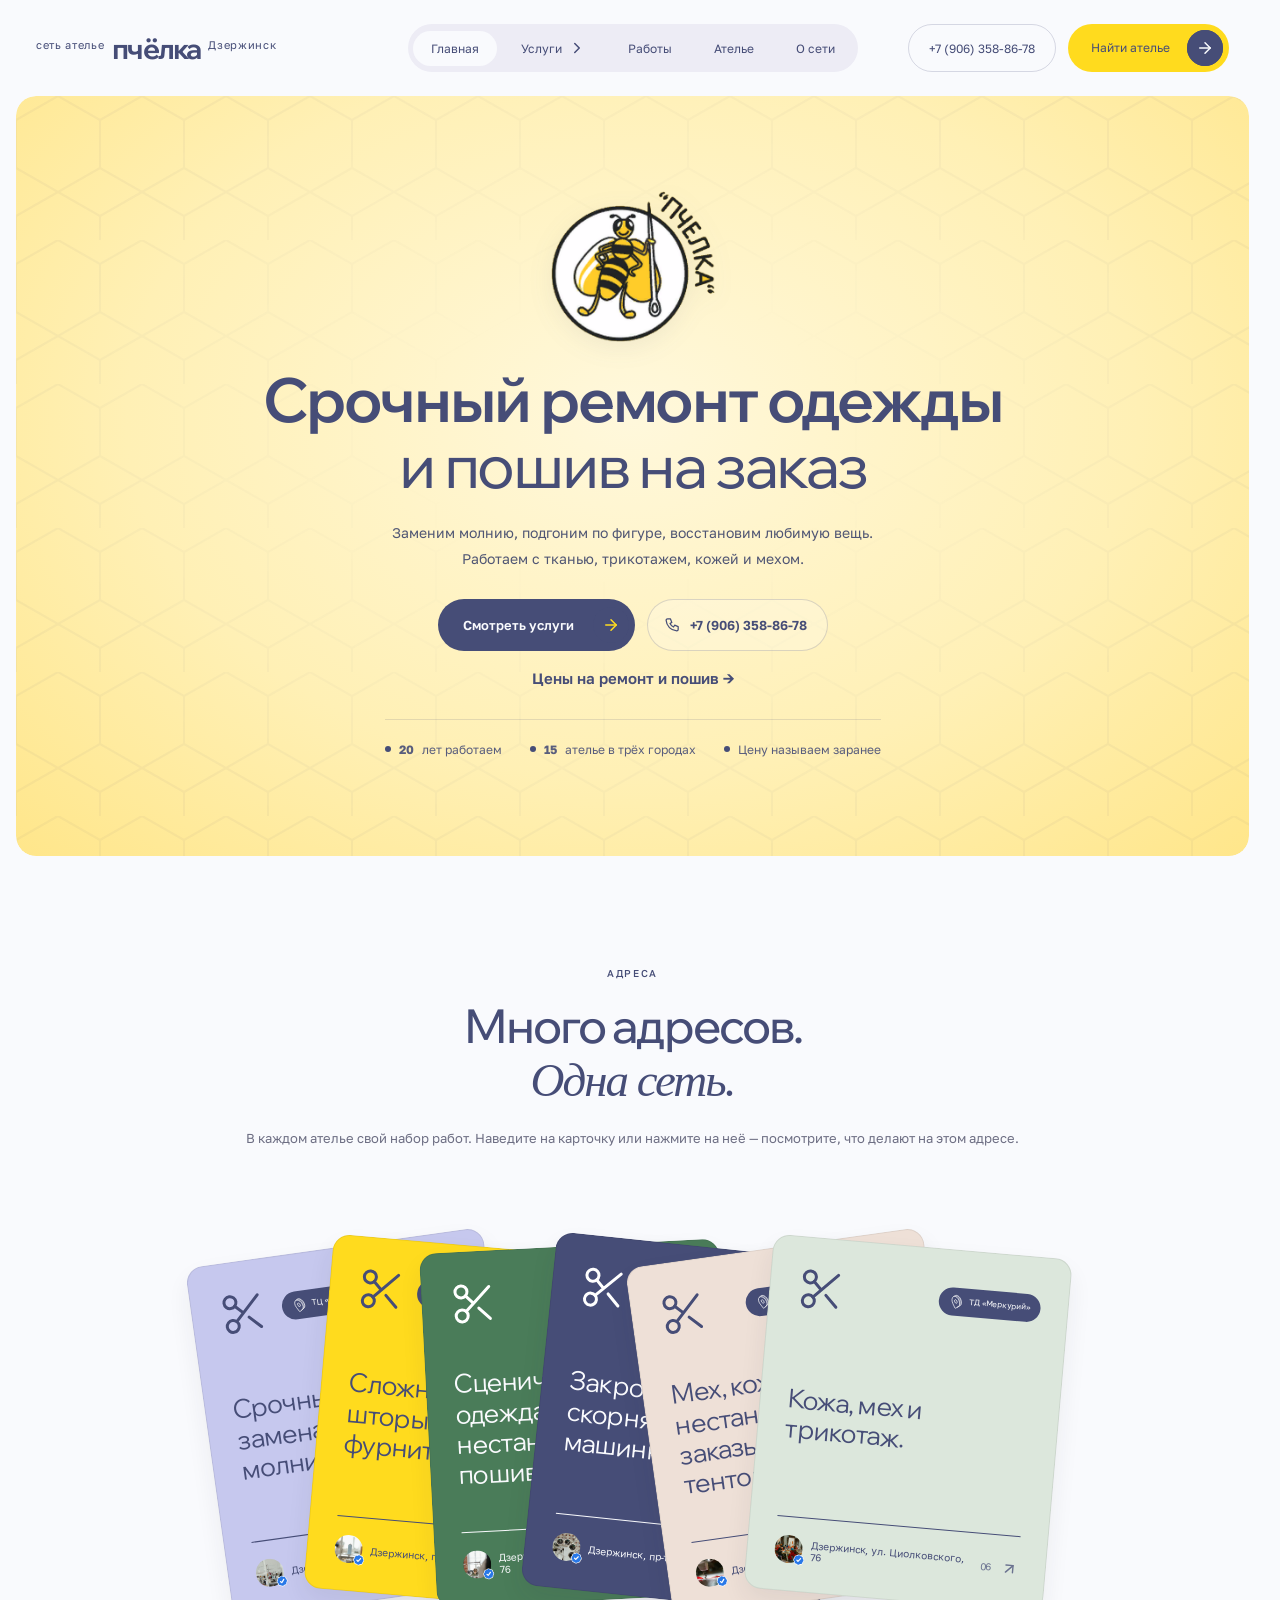
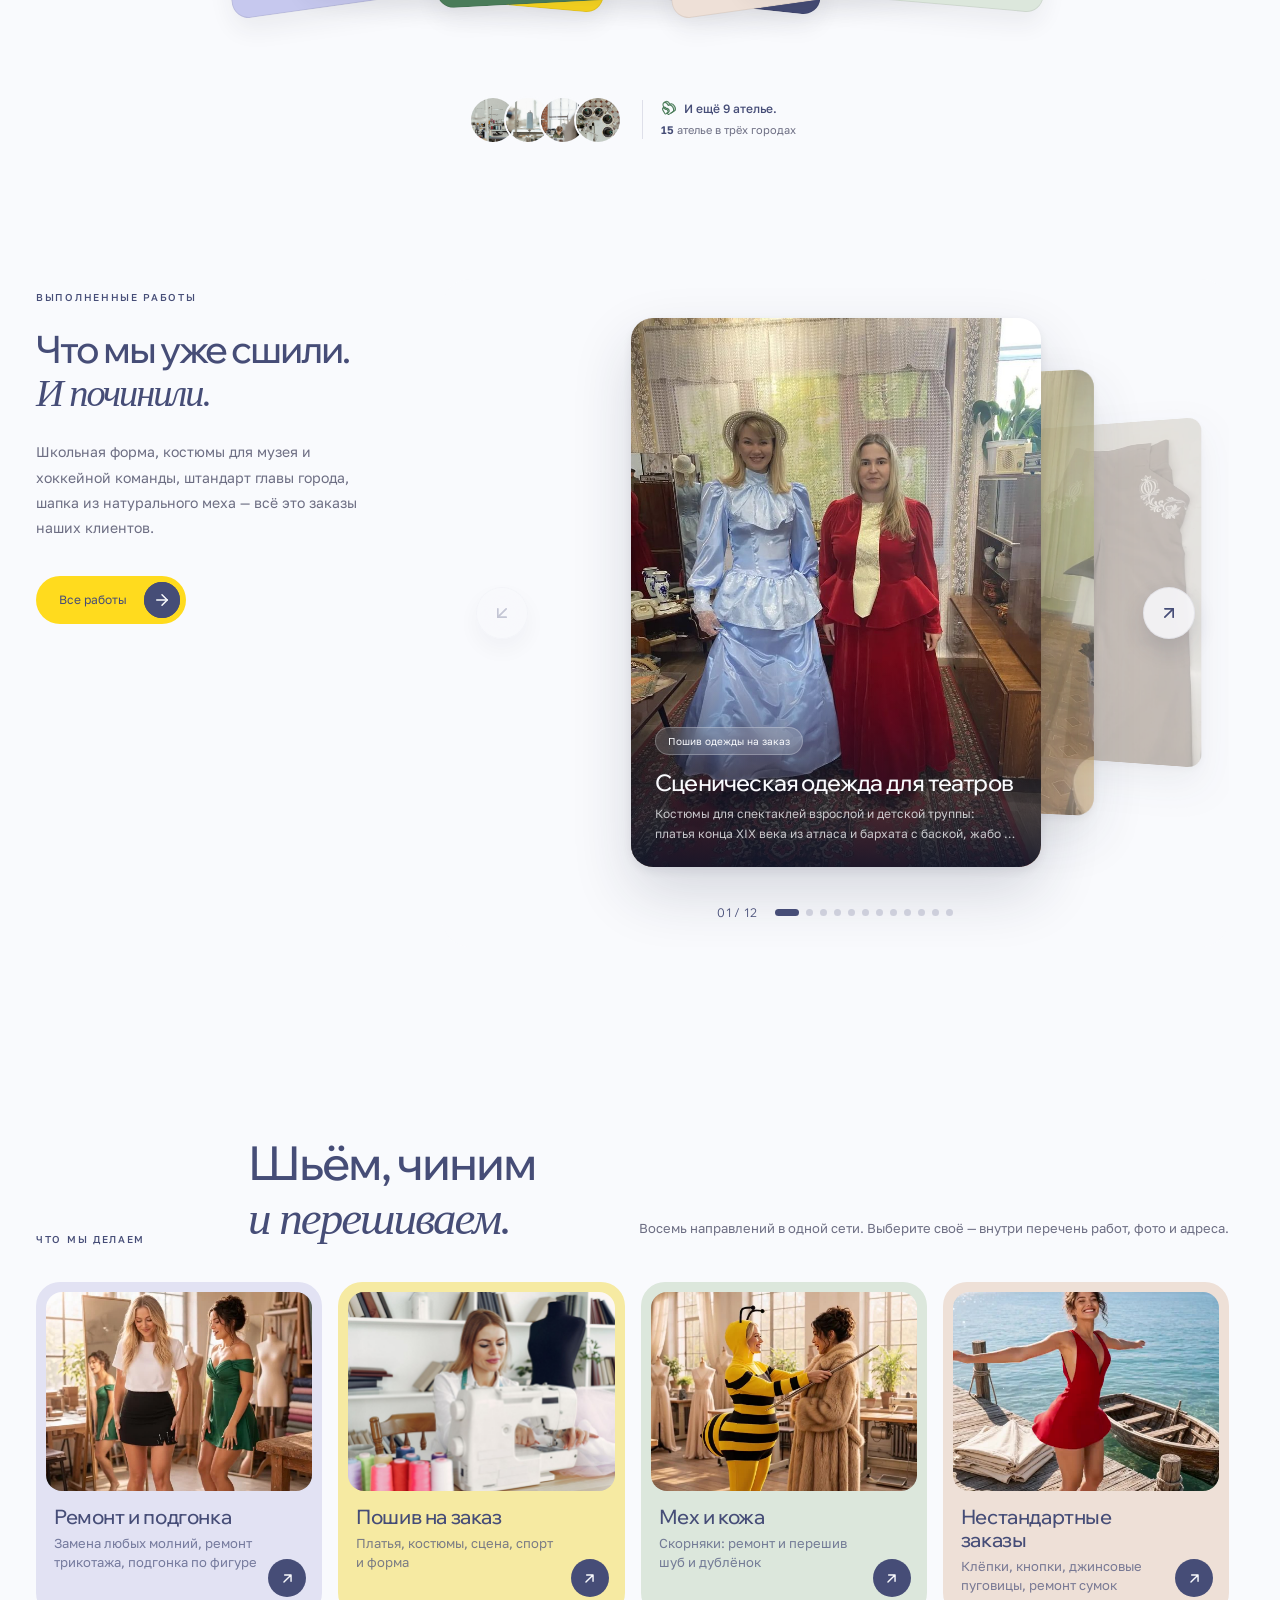
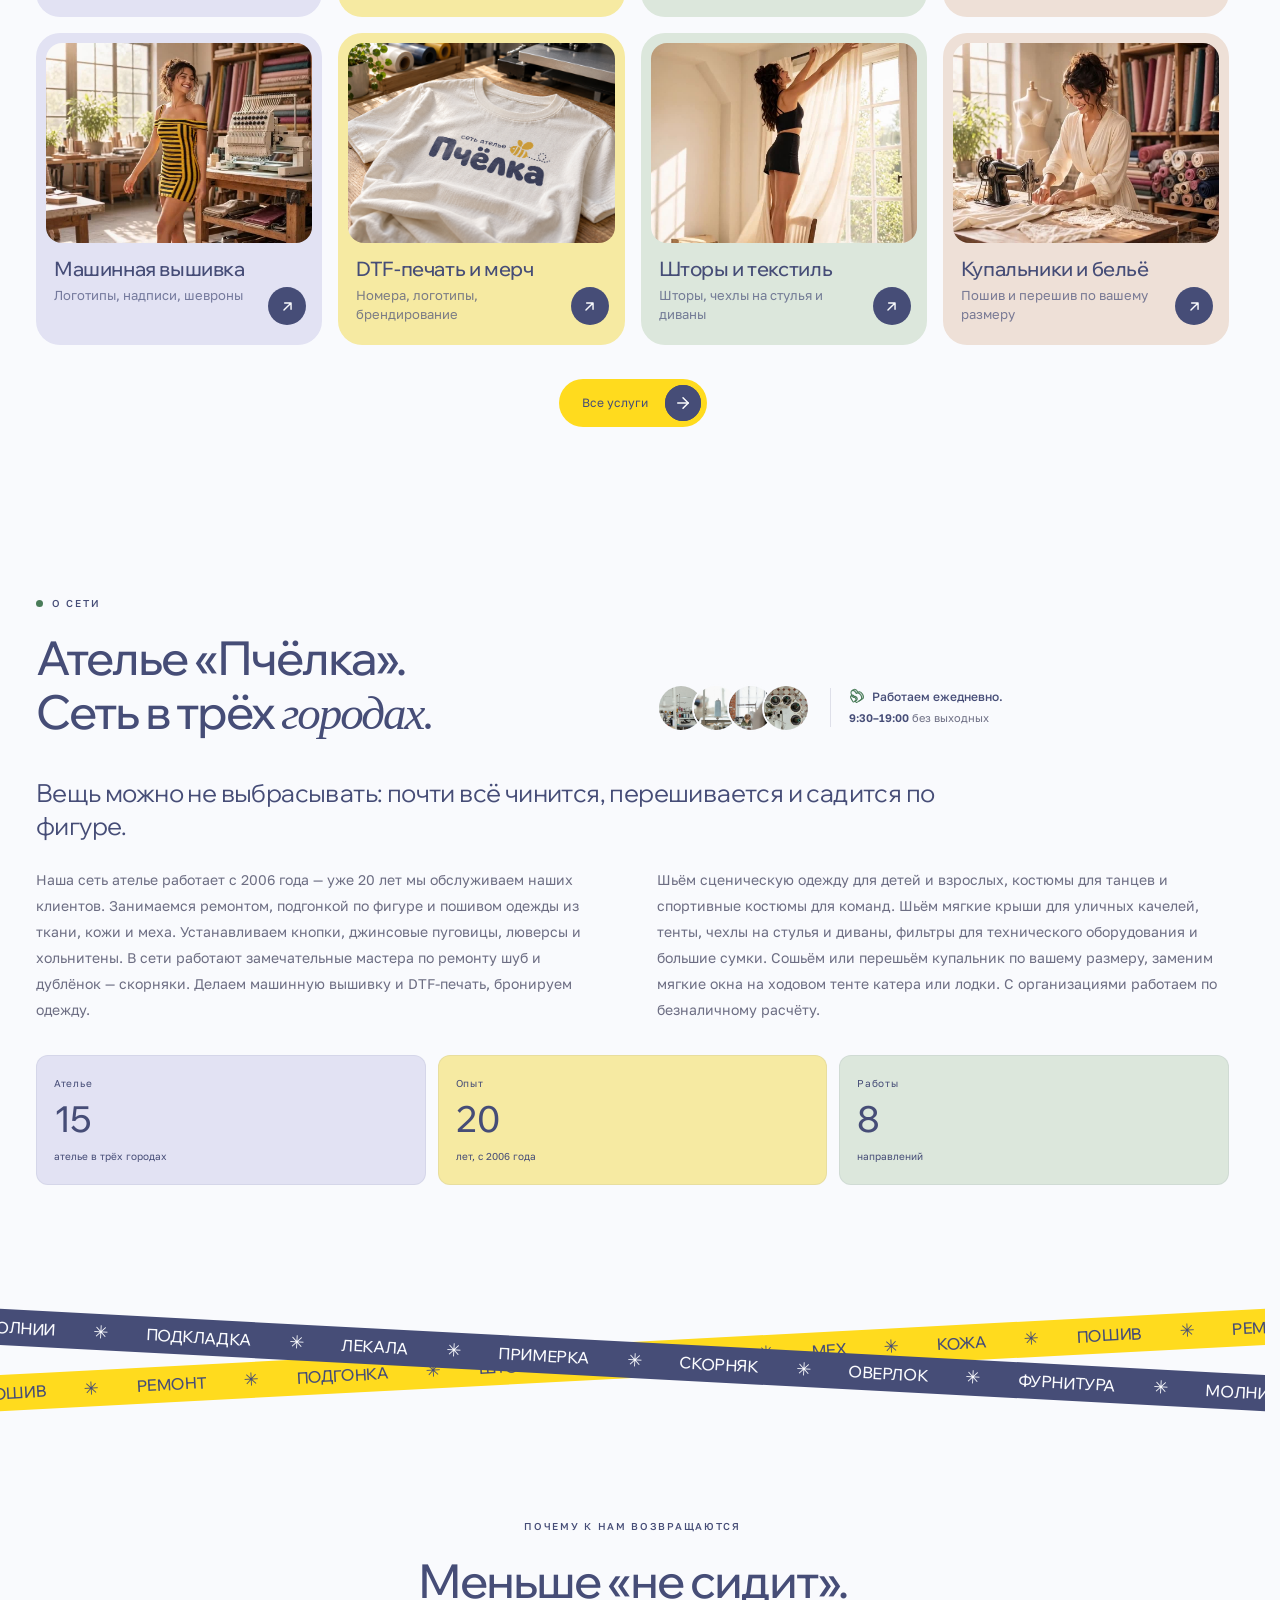
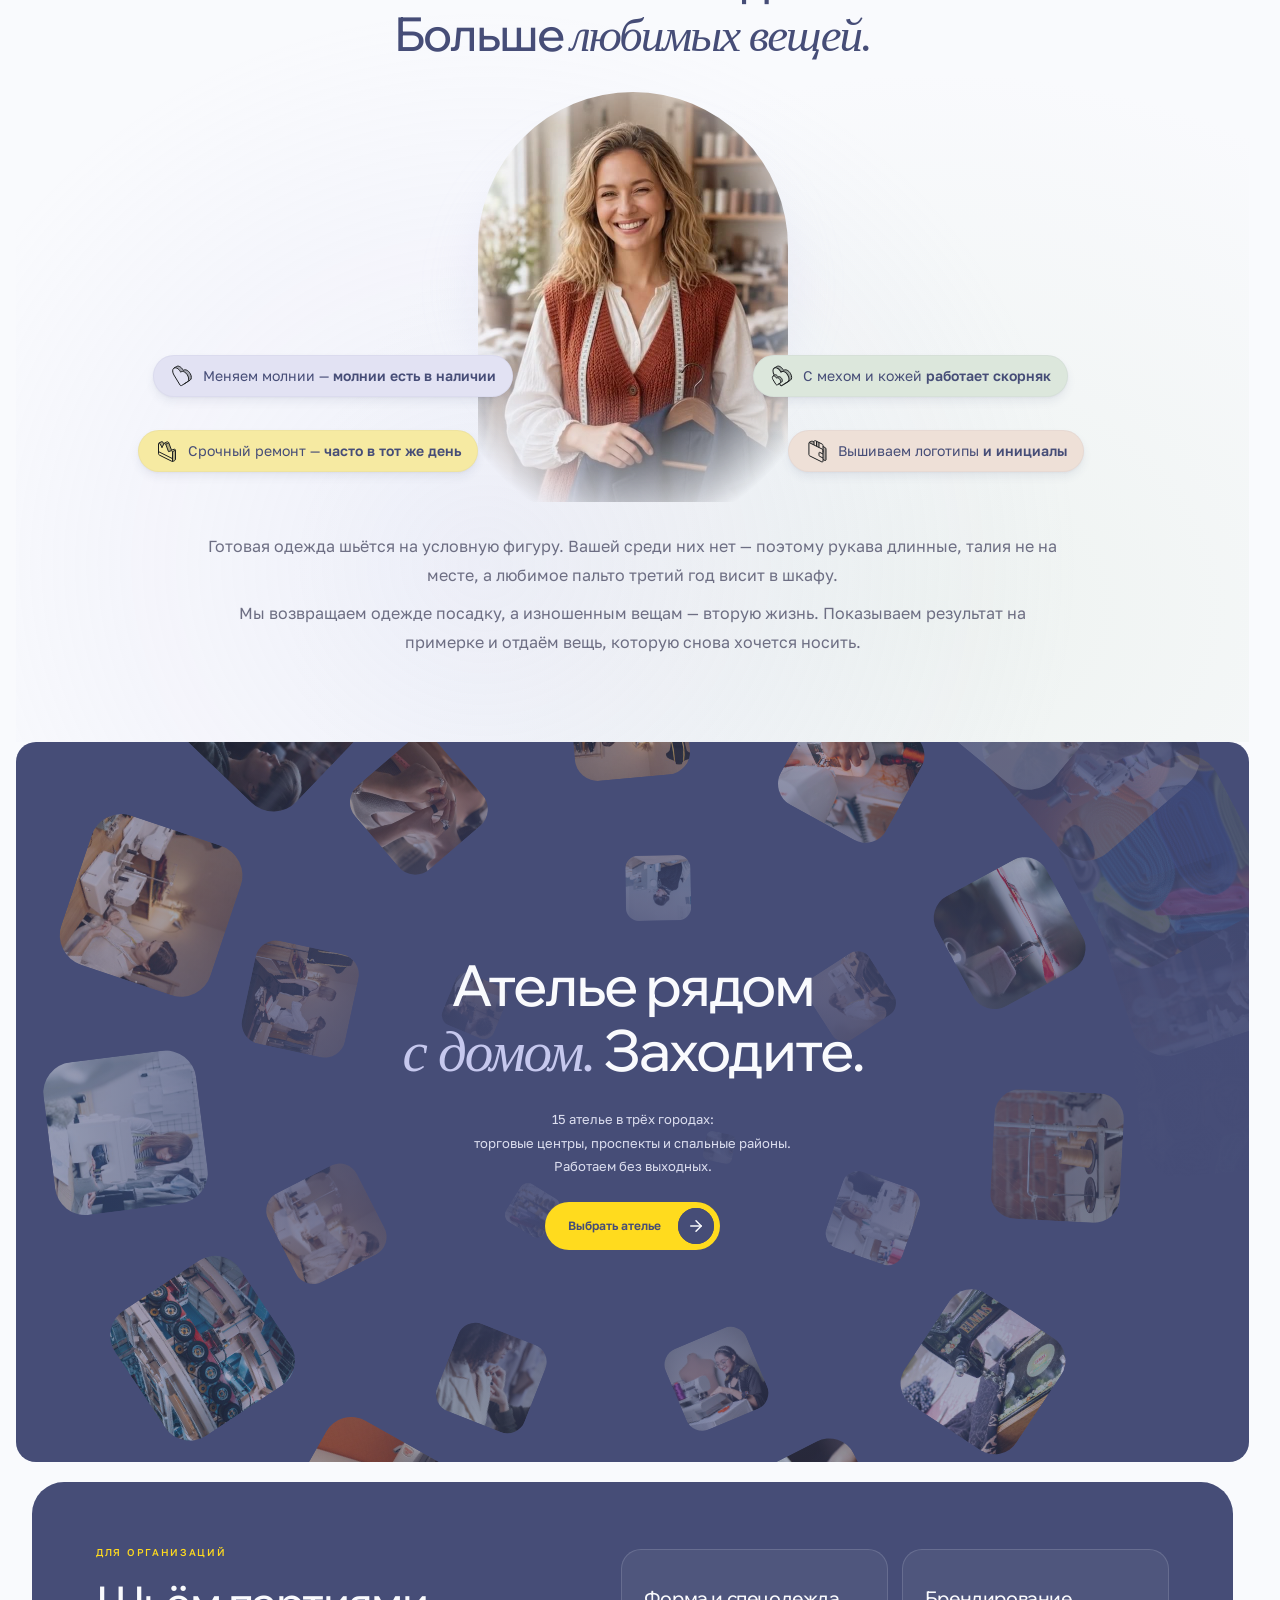
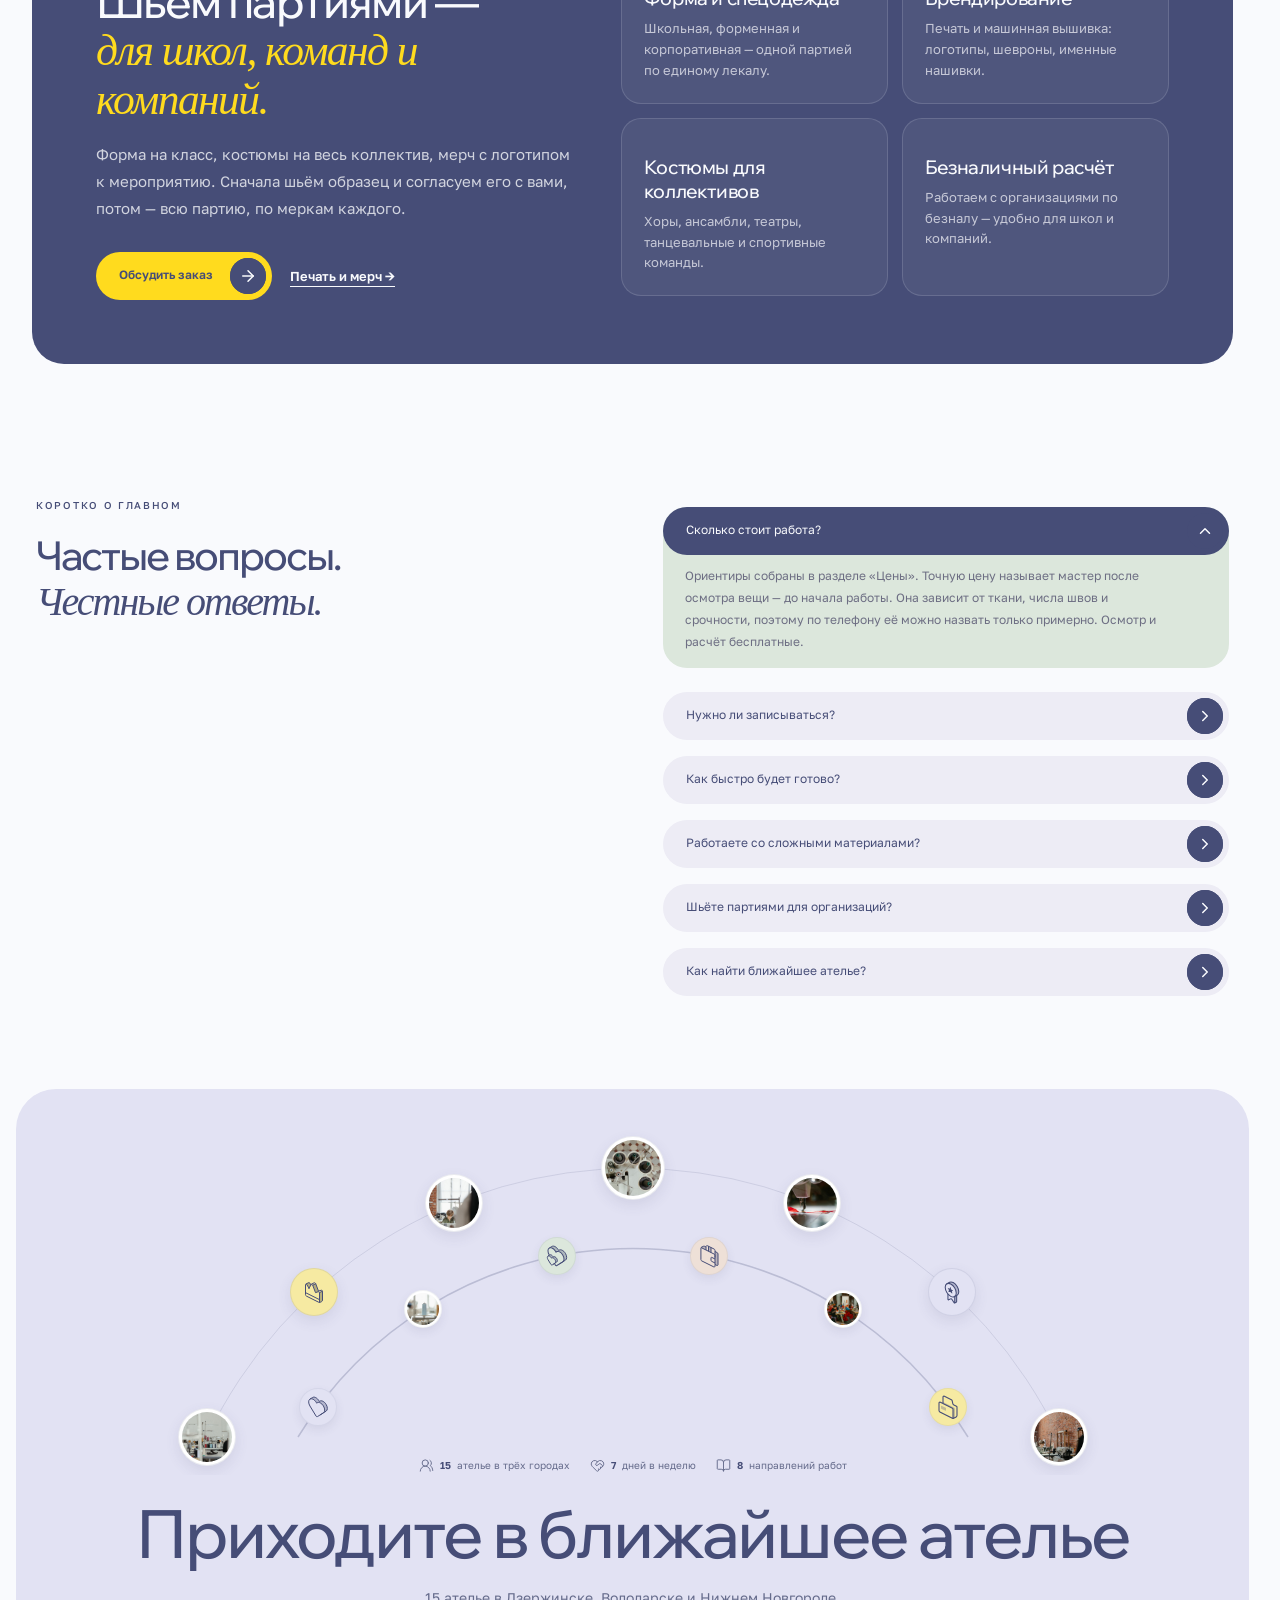
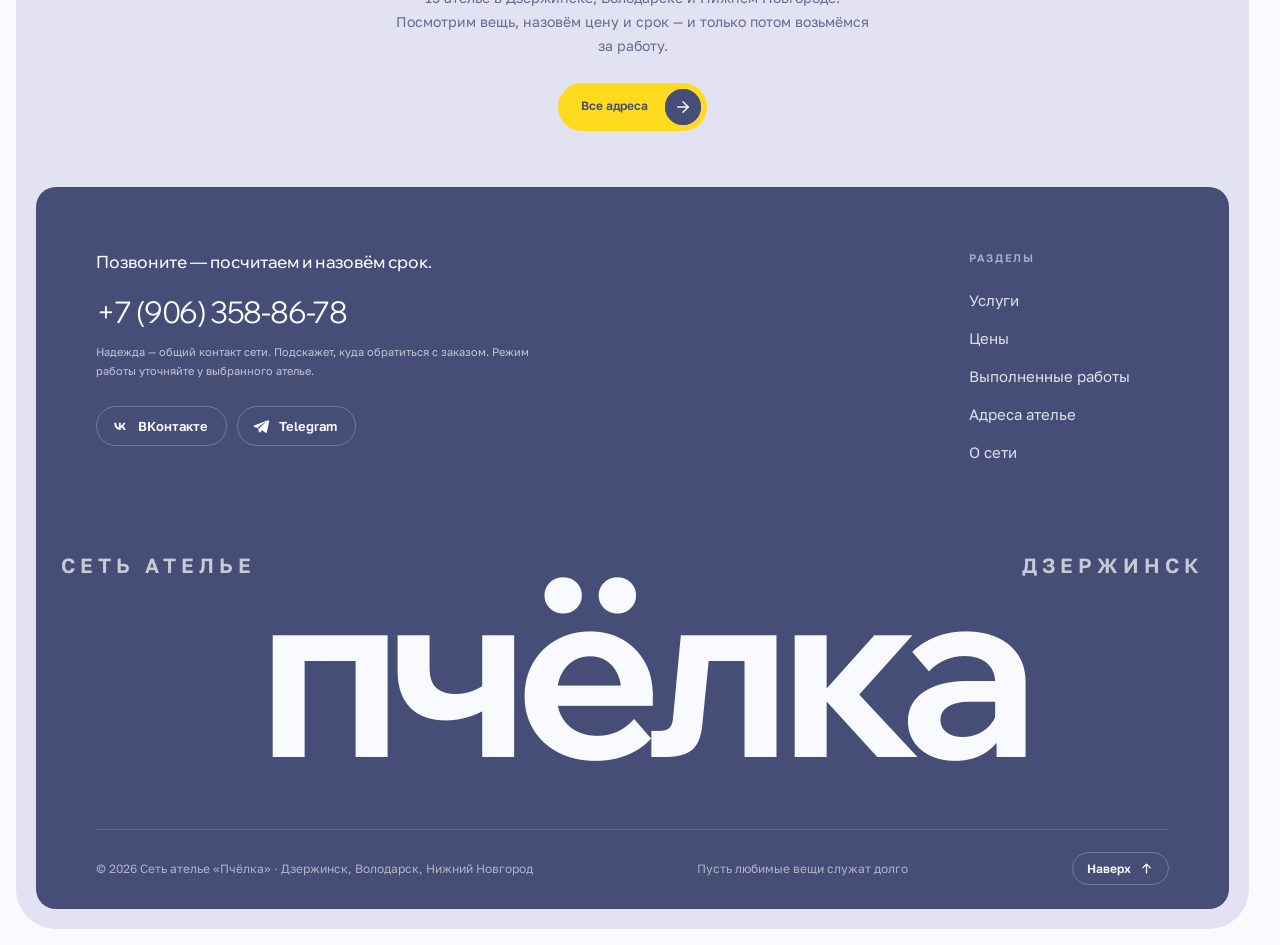
==== commit 891fef32: "Add generated social previews for every site section" ====
--- a/index.html
+++ b/index.html
@@ -1,5 +1,25 @@
 <!DOCTYPE html><html lang="ru"><head>
-<meta name="robots" content="noindex, nofollow"/><meta charset="utf-8"/><meta name="viewport" content="width=device-width, initial-scale=1"/><link rel="preconnect" href="https://fonts.googleapis.com"/><link rel="preconnect" href="https://fonts.gstatic.com" crossorigin/><link rel="stylesheet" href="https://fonts.googleapis.com/css2?family=Golos+Text:wght@400..900&family=Wix+Madefor+Display:wght@400..800&display=swap"/><link rel="stylesheet" href="assets/styles.css?v=seat15"/><link rel="icon" href="assets/img/logo-mark.png" type="image/png"/><title>Ателье «Пчёлка» — ремонт и пошив одежды в Дзержинске, Володарске и Нижнем Новгороде</title><meta name="description" content="Сеть из 15 ателье «Пчёлка» в Дзержинске, Володарске и Нижнем Новгороде: ремонт и подгонка одежды, пошив по меркам, мех и кожа, машинная вышивка, шторы. Цены, адреса и телефоны."/><link rel="stylesheet" href="assets/fixes.css?v=23"/><link rel="stylesheet" href="assets/home.css?v=7"/><link rel="stylesheet" href="assets/navigation.css?v=4"/><link rel="stylesheet" href="assets/content-update.css?v=3"/></head><body class="home-refined"><div><header class="site-header"><a class="logo" aria-label="Ателье «Пчёлка» — на главную" href="index.html"><span class="logo-dot">сеть ателье</span>пчёлка<span class="logo-dot">Дзержинск</span></a><nav class="site-header-menu " aria-label="Главное меню"><div class="site-menu-row"><a aria-current="page" href="index.html">Главная</a><button class="site-more-toggle" type="button" aria-expanded="false" aria-controls="site-more-pages">Услуги<svg xmlns="http://www.w3.org/2000/svg" width="18" height="18" viewBox="0 0 24 24" fill="none" stroke="currentColor" stroke-width="2" stroke-linecap="round" stroke-linejoin="round" class="lucide lucide-chevron-right accordion-chevron" aria-hidden="true"><path d="m9 18 6-6-6-6"></path></svg></button><a href="raboty.html">Работы</a><a href="ateleye.html">Ателье</a><a href="o-nas.html">О сети</a></div><div class="site-more-pages" id="site-more-pages" hidden><a href="uslugi.html">Все услуги</a><a href="uslugi/remont.html">Ремонт и подгонка одежды</a><a href="uslugi/poshiv.html">Пошив одежды на заказ</a><a href="uslugi/meh-kozha.html">Мех и кожа</a><a href="uslugi/spec.html">Нестандартные заказы и фурнитура</a><a href="uslugi/vyshivka.html">Машинная вышивка</a><a href="uslugi/pechat.html">Печать на одежде и мерч</a><a href="uslugi/shtory.html">Шторы и домашний текстиль</a><a href="uslugi/bele.html">Нижнее бельё на заказ</a></div></nav><div class="site-header-actions"><a class="site-sign-in" href="tel:+79063588678">+7 (906) 358-86-78</a><a href="ateleye.html" class="arrow-fill-button  "><span class="arrow-fill-surface" aria-hidden="true"></span><span class="arrow-fill-content">Найти ателье</span><span class="arrow-fill-icon" aria-hidden="true"><svg xmlns="http://www.w3.org/2000/svg" width="18" height="18" viewBox="0 0 24 24" fill="none" stroke="currentColor" stroke-width="2" stroke-linecap="round" stroke-linejoin="round" class="lucide lucide-arrow-right arrow-out" aria-hidden="true"><path d="M5 12h14"></path><path d="m12 5 7 7-7 7"></path></svg><svg xmlns="http://www.w3.org/2000/svg" width="18" height="18" viewBox="0 0 24 24" fill="none" stroke="currentColor" stroke-width="2" stroke-linecap="round" stroke-linejoin="round" class="lucide lucide-arrow-right arrow-in" aria-hidden="true"><path d="M5 12h14"></path><path d="m12 5 7 7-7 7"></path></svg></span></a></div></header><main><section class="hero reference-hero hero-static home-hero" id="top"><div class="hero-visual" aria-hidden="true"><span class="hero-comb"></span></div><div class="hero-copy"><img class="hero-logo" src="assets/img/logo-clear.png" alt="Ателье «Пчёлка»" width="747" height="685"/><h1>Срочный ремонт одежды<br/><span>и пошив на заказ</span></h1><p>Заменим молнию, подгоним по фигуре, восстановим любимую вещь.<br/>Работаем с тканью, трикотажем, кожей и мехом.</p><div class="hero-cta"><a href="uslugi.html" class="arrow-fill-button  button primary"><span class="arrow-fill-surface" aria-hidden="true"></span><span class="arrow-fill-content">Смотреть услуги</span><span class="arrow-fill-icon" aria-hidden="true"><svg xmlns="http://www.w3.org/2000/svg" width="18" height="18" viewBox="0 0 24 24" fill="none" stroke="currentColor" stroke-width="2" stroke-linecap="round" stroke-linejoin="round" class="lucide lucide-arrow-right arrow-out" aria-hidden="true"><path d="M5 12h14"></path><path d="m12 5 7 7-7 7"></path></svg><svg xmlns="http://www.w3.org/2000/svg" width="18" height="18" viewBox="0 0 24 24" fill="none" stroke="currentColor" stroke-width="2" stroke-linecap="round" stroke-linejoin="round" class="lucide lucide-arrow-right arrow-in" aria-hidden="true"><path d="M5 12h14"></path><path d="m12 5 7 7-7 7"></path></svg></span></a><a class="hero-call" href="tel:+79063588678"><svg viewBox="0 0 24 24" aria-hidden="true"><path d="M5 4h4l2 5-2.5 1.5a11 11 0 0 0 5 5L15 13l5 2v4a2 2 0 0 1-2 2A16 16 0 0 1 3 6a2 2 0 0 1 2-2"/></svg><span>+7 (906) 358-86-78</span></a></div><a class="home-price-link" href="uslugi.html#prices">Цены на ремонт и пошив →</a><ul class="hero-facts"><li><b>20</b> лет работаем</li><li><b>15</b> ателье в трёх городах</li><li>Цену называем заранее</li></ul></div></section><section class="social-proof section" aria-labelledby="points-heading"><div class="eyebrow">АДРЕСА</div><h2 id="points-heading">Много адресов.<br/><span class="serif-word">Одна сеть.</span></h2><p class="stories-intro">В каждом ателье свой набор работ. Наведите на карточку или нажмите на неё — посмотрите, что делают на этом адресе.</p><div class="hover-stack" style="--card-count:6"><article class="hover-stack-card" style="--card-bg:#c6c8ee;--card-color:#464d77;--city-bg:#464d77;--city-color:#fff;--quote-stroke:#464d77;--quote-fill:rgb(70 77 119 / .3);--card-index:0;--card-rotation:-8deg;transform:translate(0px, 0px) rotate(-8deg) scale(1);z-index:1" tabindex="0" aria-label="Ателье: ТЦ «Дзержинец» · ателье «Пчёлка», Дзержинск, пр-т Ленина, 66">
+<meta name="robots" content="noindex, nofollow"/><meta charset="utf-8"/><meta name="viewport" content="width=device-width, initial-scale=1"/><link rel="preconnect" href="https://fonts.googleapis.com"/><link rel="preconnect" href="https://fonts.gstatic.com" crossorigin/><link rel="stylesheet" href="https://fonts.googleapis.com/css2?family=Golos+Text:wght@400..900&family=Wix+Madefor+Display:wght@400..800&display=swap"/><link rel="stylesheet" href="assets/styles.css?v=seat15"/><link rel="icon" href="assets/img/logo-mark.png" type="image/png"/><title>Ателье «Пчёлка» — ремонт и пошив одежды в Дзержинске, Володарске и Нижнем Новгороде</title>
+<!-- Section link preview -->
+<meta property="og:type" content="website"/>
+<meta property="og:locale" content="ru_RU"/>
+<meta property="og:site_name" content="Сеть ателье «Пчёлка»"/>
+<meta property="og:title" content="Ремонт и пошив одежды — «Пчёлка»"/>
+<meta property="og:description" content="Сеть из 15 ателье «Пчёлка» в Дзержинске, Володарске и Нижнем Новгороде: ремонт и подгонка одежды, пошив по меркам, мех и кожа, машинная вышивка, шторы. Цены, адреса и телефоны."/>
+<meta property="og:url" content="https://s5hyhbpftv-alt.github.io/pchelka-demo/"/>
+<meta property="og:image" content="https://s5hyhbpftv-alt.github.io/pchelka-demo/assets/img/previews/home-v1.jpg"/>
+<meta property="og:image:secure_url" content="https://s5hyhbpftv-alt.github.io/pchelka-demo/assets/img/previews/home-v1.jpg"/>
+<meta property="og:image:type" content="image/jpeg"/>
+<meta property="og:image:width" content="1200"/>
+<meta property="og:image:height" content="628"/>
+<meta property="og:image:alt" content="Ателье «Пчёлка» — Ремонт и пошив одежды"/>
+<meta name="twitter:card" content="summary_large_image"/>
+<meta name="twitter:title" content="Ремонт и пошив одежды — «Пчёлка»"/>
+<meta name="twitter:description" content="Сеть из 15 ателье «Пчёлка» в Дзержинске, Володарске и Нижнем Новгороде: ремонт и подгонка одежды, пошив по меркам, мех и кожа, машинная вышивка, шторы. Цены, адреса и телефоны."/>
+<meta name="twitter:image" content="https://s5hyhbpftv-alt.github.io/pchelka-demo/assets/img/previews/home-v1.jpg"/>
+<meta name="twitter:image:alt" content="Ателье «Пчёлка» — Ремонт и пошив одежды"/>
+<!-- /Section link preview -->
+<meta name="description" content="Сеть из 15 ателье «Пчёлка» в Дзержинске, Володарске и Нижнем Новгороде: ремонт и подгонка одежды, пошив по меркам, мех и кожа, машинная вышивка, шторы. Цены, адреса и телефоны."/><link rel="stylesheet" href="assets/fixes.css?v=23"/><link rel="stylesheet" href="assets/home.css?v=7"/><link rel="stylesheet" href="assets/navigation.css?v=4"/><link rel="stylesheet" href="assets/content-update.css?v=3"/></head><body class="home-refined"><div><header class="site-header"><a class="logo" aria-label="Ателье «Пчёлка» — на главную" href="index.html"><span class="logo-dot">сеть ателье</span>пчёлка<span class="logo-dot">Дзержинск</span></a><nav class="site-header-menu " aria-label="Главное меню"><div class="site-menu-row"><a aria-current="page" href="index.html">Главная</a><button class="site-more-toggle" type="button" aria-expanded="false" aria-controls="site-more-pages">Услуги<svg xmlns="http://www.w3.org/2000/svg" width="18" height="18" viewBox="0 0 24 24" fill="none" stroke="currentColor" stroke-width="2" stroke-linecap="round" stroke-linejoin="round" class="lucide lucide-chevron-right accordion-chevron" aria-hidden="true"><path d="m9 18 6-6-6-6"></path></svg></button><a href="raboty.html">Работы</a><a href="ateleye.html">Ателье</a><a href="o-nas.html">О сети</a></div><div class="site-more-pages" id="site-more-pages" hidden><a href="uslugi.html">Все услуги</a><a href="uslugi/remont.html">Ремонт и подгонка одежды</a><a href="uslugi/poshiv.html">Пошив одежды на заказ</a><a href="uslugi/meh-kozha.html">Мех и кожа</a><a href="uslugi/spec.html">Нестандартные заказы и фурнитура</a><a href="uslugi/vyshivka.html">Машинная вышивка</a><a href="uslugi/pechat.html">Печать на одежде и мерч</a><a href="uslugi/shtory.html">Шторы и домашний текстиль</a><a href="uslugi/bele.html">Нижнее бельё на заказ</a></div></nav><div class="site-header-actions"><a class="site-sign-in" href="tel:+79063588678">+7 (906) 358-86-78</a><a href="ateleye.html" class="arrow-fill-button  "><span class="arrow-fill-surface" aria-hidden="true"></span><span class="arrow-fill-content">Найти ателье</span><span class="arrow-fill-icon" aria-hidden="true"><svg xmlns="http://www.w3.org/2000/svg" width="18" height="18" viewBox="0 0 24 24" fill="none" stroke="currentColor" stroke-width="2" stroke-linecap="round" stroke-linejoin="round" class="lucide lucide-arrow-right arrow-out" aria-hidden="true"><path d="M5 12h14"></path><path d="m12 5 7 7-7 7"></path></svg><svg xmlns="http://www.w3.org/2000/svg" width="18" height="18" viewBox="0 0 24 24" fill="none" stroke="currentColor" stroke-width="2" stroke-linecap="round" stroke-linejoin="round" class="lucide lucide-arrow-right arrow-in" aria-hidden="true"><path d="M5 12h14"></path><path d="m12 5 7 7-7 7"></path></svg></span></a></div></header><main><section class="hero reference-hero hero-static home-hero" id="top"><div class="hero-visual" aria-hidden="true"><span class="hero-comb"></span></div><div class="hero-copy"><img class="hero-logo" src="assets/img/logo-clear.png" alt="Ателье «Пчёлка»" width="747" height="685"/><h1>Срочный ремонт одежды<br/><span>и пошив на заказ</span></h1><p>Заменим молнию, подгоним по фигуре, восстановим любимую вещь.<br/>Работаем с тканью, трикотажем, кожей и мехом.</p><div class="hero-cta"><a href="uslugi.html" class="arrow-fill-button  button primary"><span class="arrow-fill-surface" aria-hidden="true"></span><span class="arrow-fill-content">Смотреть услуги</span><span class="arrow-fill-icon" aria-hidden="true"><svg xmlns="http://www.w3.org/2000/svg" width="18" height="18" viewBox="0 0 24 24" fill="none" stroke="currentColor" stroke-width="2" stroke-linecap="round" stroke-linejoin="round" class="lucide lucide-arrow-right arrow-out" aria-hidden="true"><path d="M5 12h14"></path><path d="m12 5 7 7-7 7"></path></svg><svg xmlns="http://www.w3.org/2000/svg" width="18" height="18" viewBox="0 0 24 24" fill="none" stroke="currentColor" stroke-width="2" stroke-linecap="round" stroke-linejoin="round" class="lucide lucide-arrow-right arrow-in" aria-hidden="true"><path d="M5 12h14"></path><path d="m12 5 7 7-7 7"></path></svg></span></a><a class="hero-call" href="tel:+79063588678"><svg viewBox="0 0 24 24" aria-hidden="true"><path d="M5 4h4l2 5-2.5 1.5a11 11 0 0 0 5 5L15 13l5 2v4a2 2 0 0 1-2 2A16 16 0 0 1 3 6a2 2 0 0 1 2-2"/></svg><span>+7 (906) 358-86-78</span></a></div><a class="home-price-link" href="uslugi.html#prices">Цены на ремонт и пошив →</a><ul class="hero-facts"><li><b>20</b> лет работаем</li><li><b>15</b> ателье в трёх городах</li><li>Цену называем заранее</li></ul></div></section><section class="social-proof section" aria-labelledby="points-heading"><div class="eyebrow">АДРЕСА</div><h2 id="points-heading">Много адресов.<br/><span class="serif-word">Одна сеть.</span></h2><p class="stories-intro">В каждом ателье свой набор работ. Наведите на карточку или нажмите на неё — посмотрите, что делают на этом адресе.</p><div class="hover-stack" style="--card-count:6"><article class="hover-stack-card" style="--card-bg:#c6c8ee;--card-color:#464d77;--city-bg:#464d77;--city-color:#fff;--quote-stroke:#464d77;--quote-fill:rgb(70 77 119 / .3);--card-index:0;--card-rotation:-8deg;transform:translate(0px, 0px) rotate(-8deg) scale(1);z-index:1" tabindex="0" aria-label="Ателье: ТЦ «Дзержинец» · ателье «Пчёлка», Дзержинск, пр-т Ленина, 66">
 <div class="stack-card-top"><span class="testimonial-quote-icon"><svg width="26" height="26" viewBox="0 0 24 24" fill="none" stroke="currentColor" stroke-width="1.5" stroke-linecap="round" stroke-linejoin="round" aria-hidden="true"><circle cx="6" cy="6" r="3"/><circle cx="6" cy="18" r="3"/><path d="M20 4 8.1 15.9M14.5 14.5 20 20M8.1 8.1 12 12"/></svg></span><span class="stack-card-city"><svg class="stack-city-pin" width="16" height="16" viewBox="0 0 24 24" xmlns="http://www.w3.org/2000/svg" aria-hidden="true"><g fill="none" class="nc-icon-wrapper"><path d="M9.99309 2.50293L7.91699 3.91232L10.9409 4.90324L13.2886 6.65476L14.9071 9.37863L16.1954 12.1329L16.5261 15.283L15.9451 18.3399L17.6498 17.3876L19.0306 15.1401L18.7286 10.6763L17.238 6.98691L13.9958 3.4466L11.9623 2.7618L9.99309 2.50293Z" fill="currentColor" fill-opacity=".3"></path><path d="M6.38237 4.677C3.99452 6.25186 3.92133 10.799 6.2189 14.8333L10.1148 21.6742C10.2579 21.9253 10.5834 22.0033 10.8246 21.8442L14.7026 19.2865C17.0904 17.7117 17.1636 13.1646 14.8661 9.13026C12.5685 5.09594 8.77022 3.10215 6.38237 4.677Z" stroke="currentColor"></path><path d="M13.0755 20.3614L17.2555 17.6484C19.6433 16.0735 19.7165 11.5264 17.419 7.49207C15.1214 3.45775 11.3231 1.46397 8.93526 3.03882L8.57279 3.27129L7.84784 3.73597L6.39795 4.66534" stroke="currentColor"></path><path d="M8.44321 10.4884C8.50068 9.16005 9.48713 8.59788 10.6465 9.23279C11.8059 9.86771 12.6991 11.4593 12.6417 12.7877C12.5842 14.1161 11.5977 14.6782 10.4384 14.0433C9.27899 13.4084 8.38573 11.8168 8.44321 10.4884Z" stroke="currentColor"></path></g></svg>ТЦ «Дзержинец» · ателье «Пчёлка»</span></div>
 <blockquote>Срочный ремонт и замена молний — молнии в наличии.</blockquote>
 <div class="stack-card-footer"><span class="stack-card-author"><span class="stack-card-avatar">
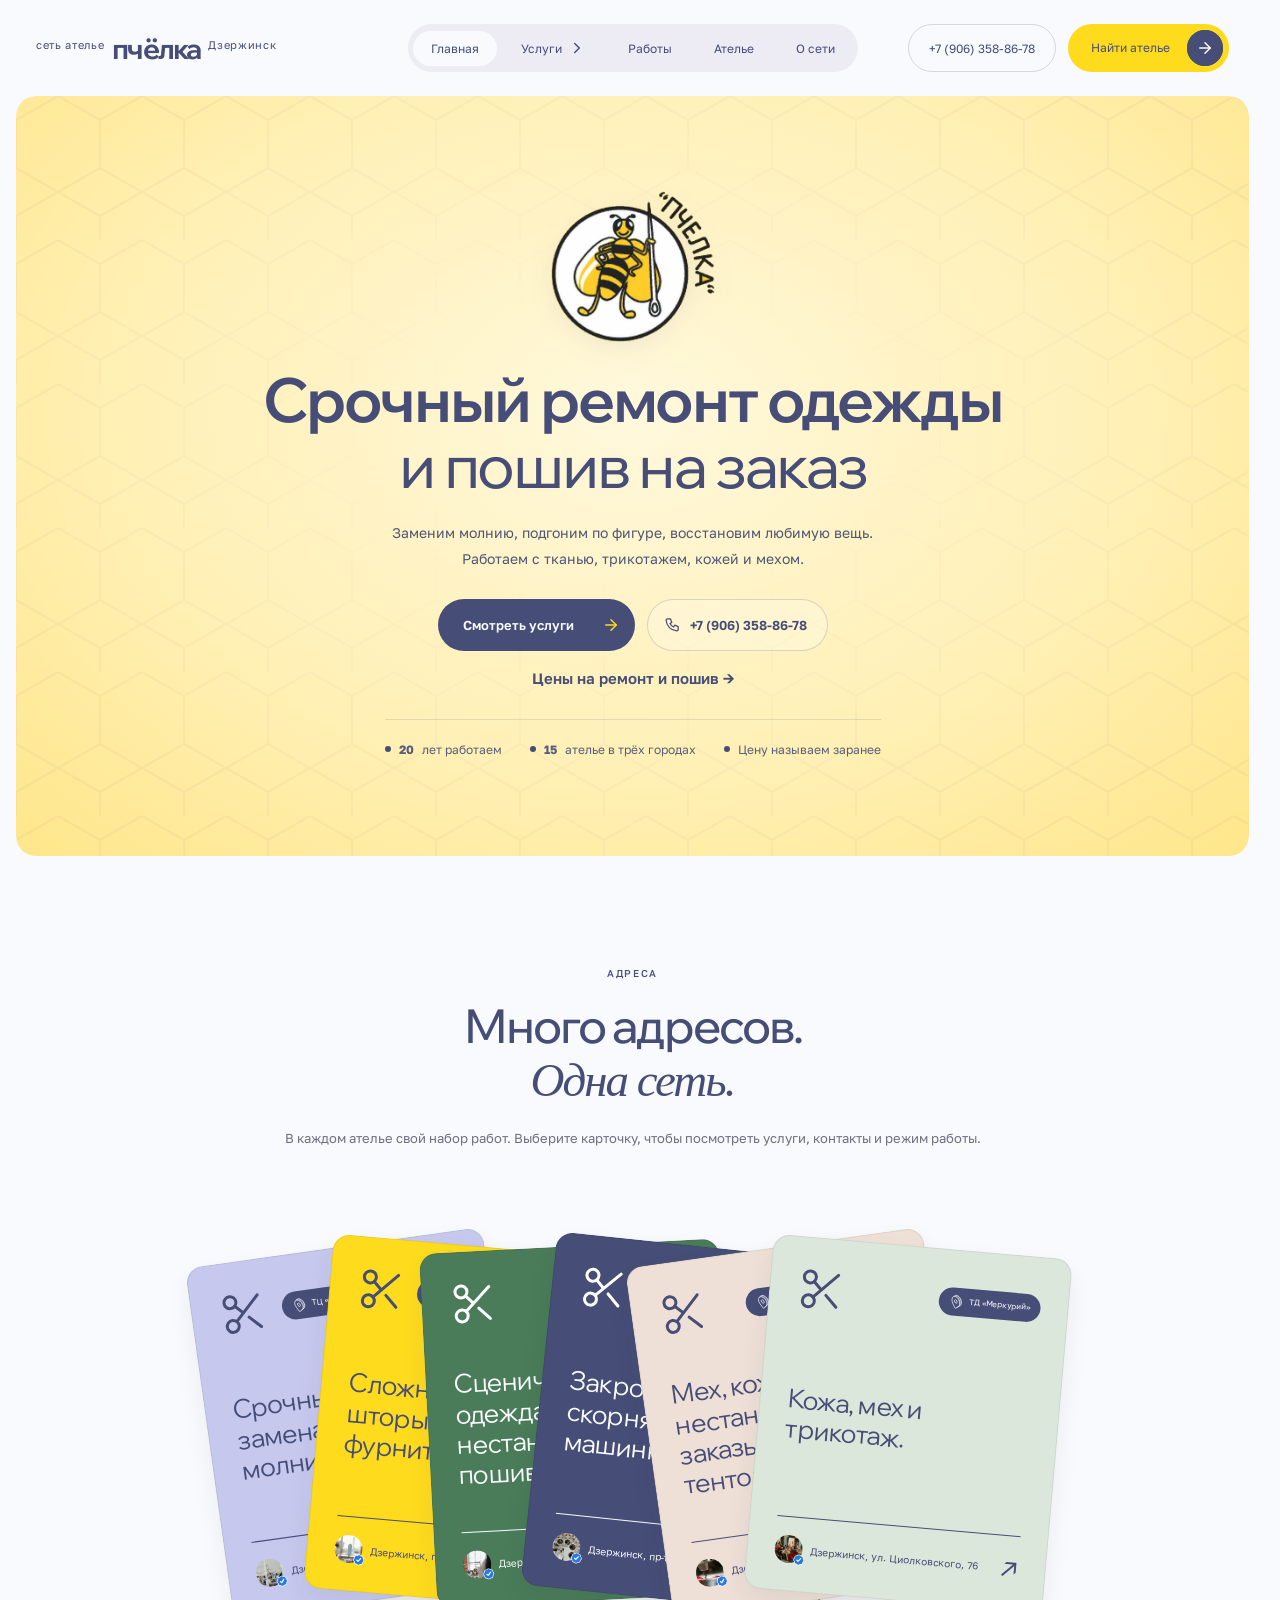
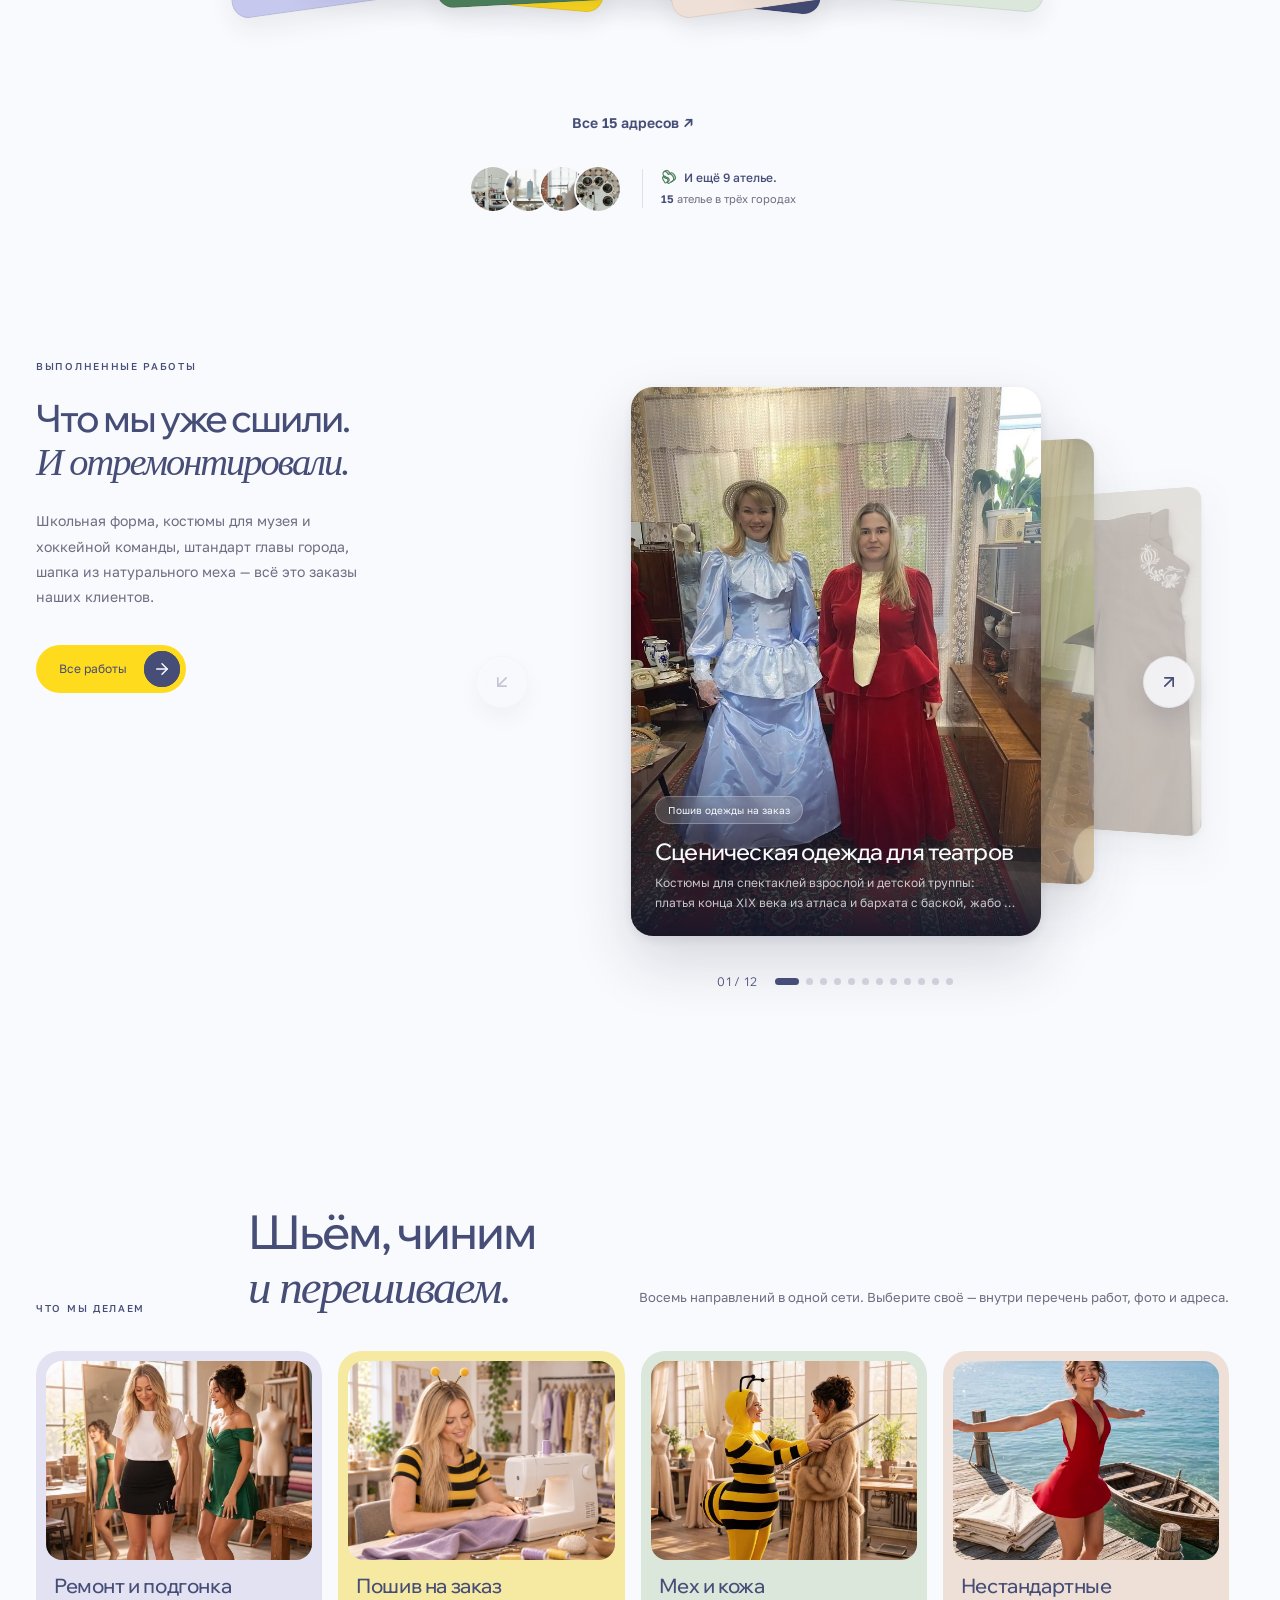
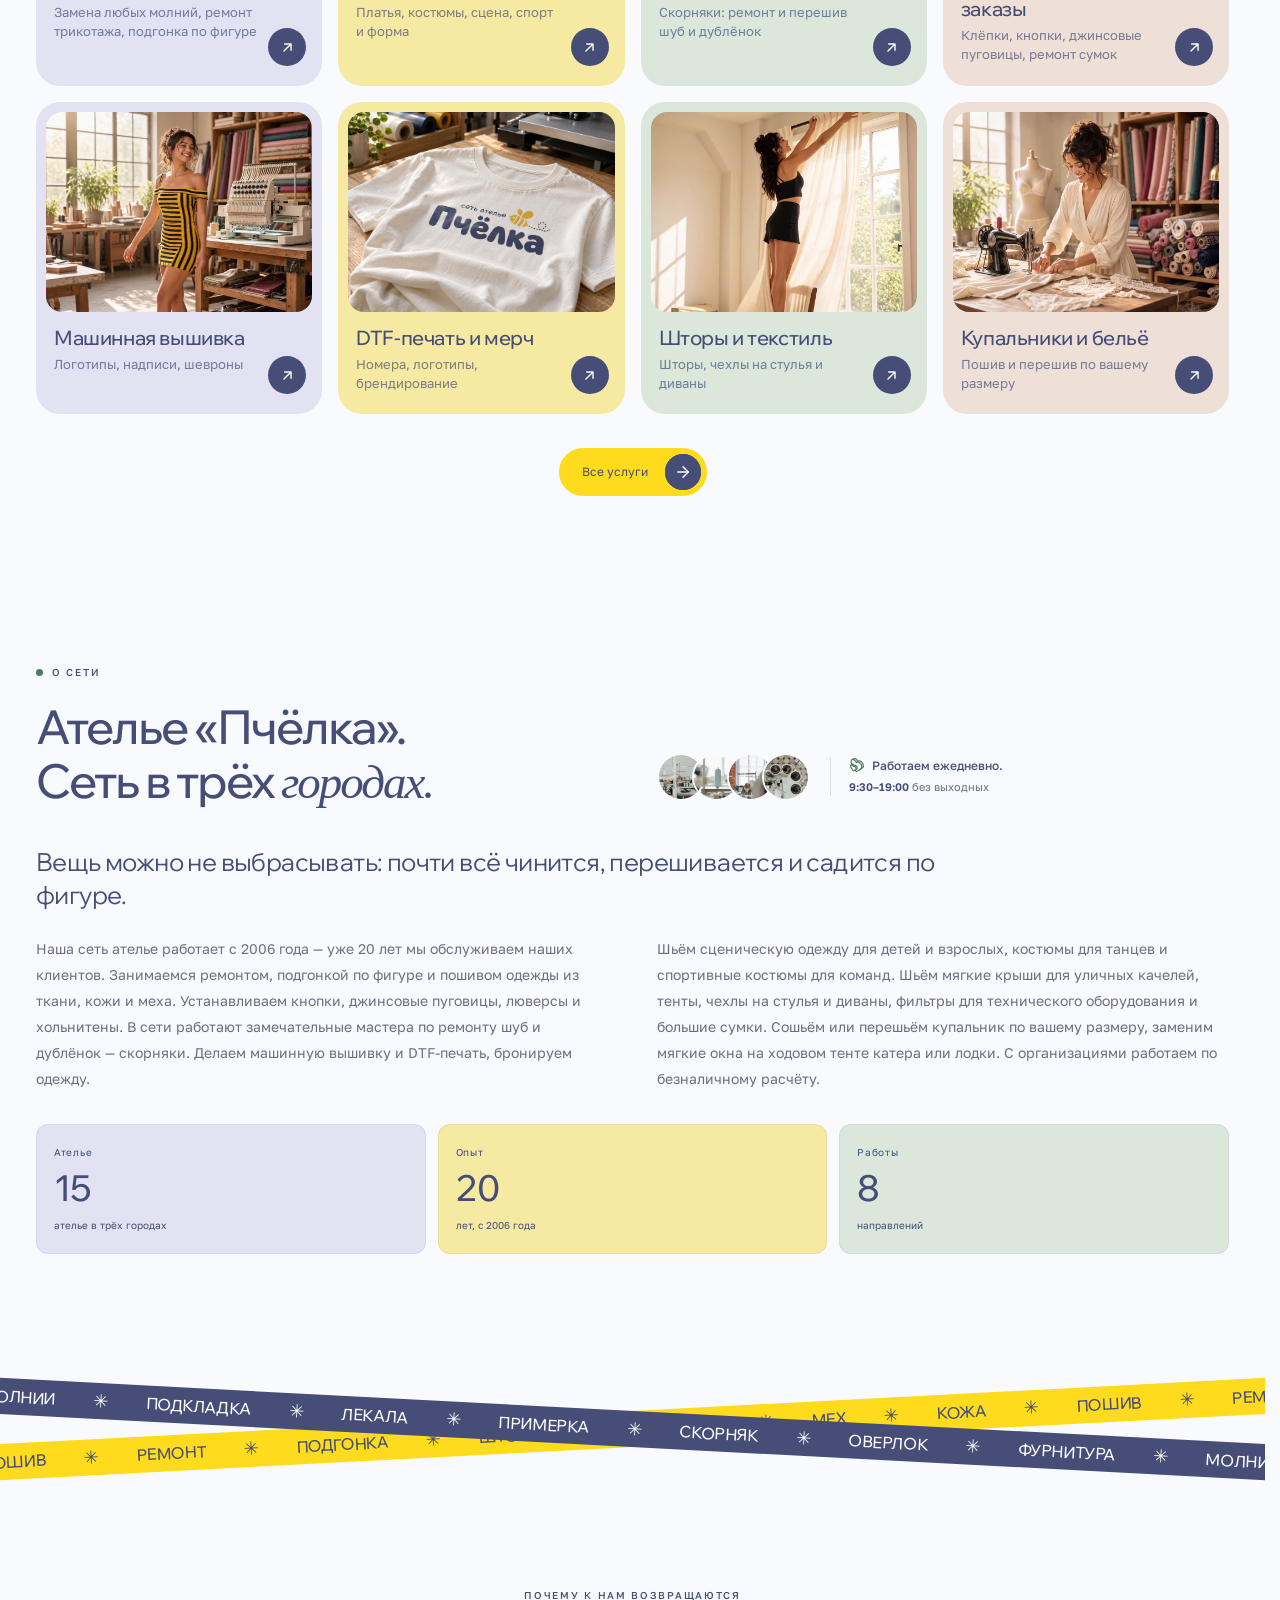
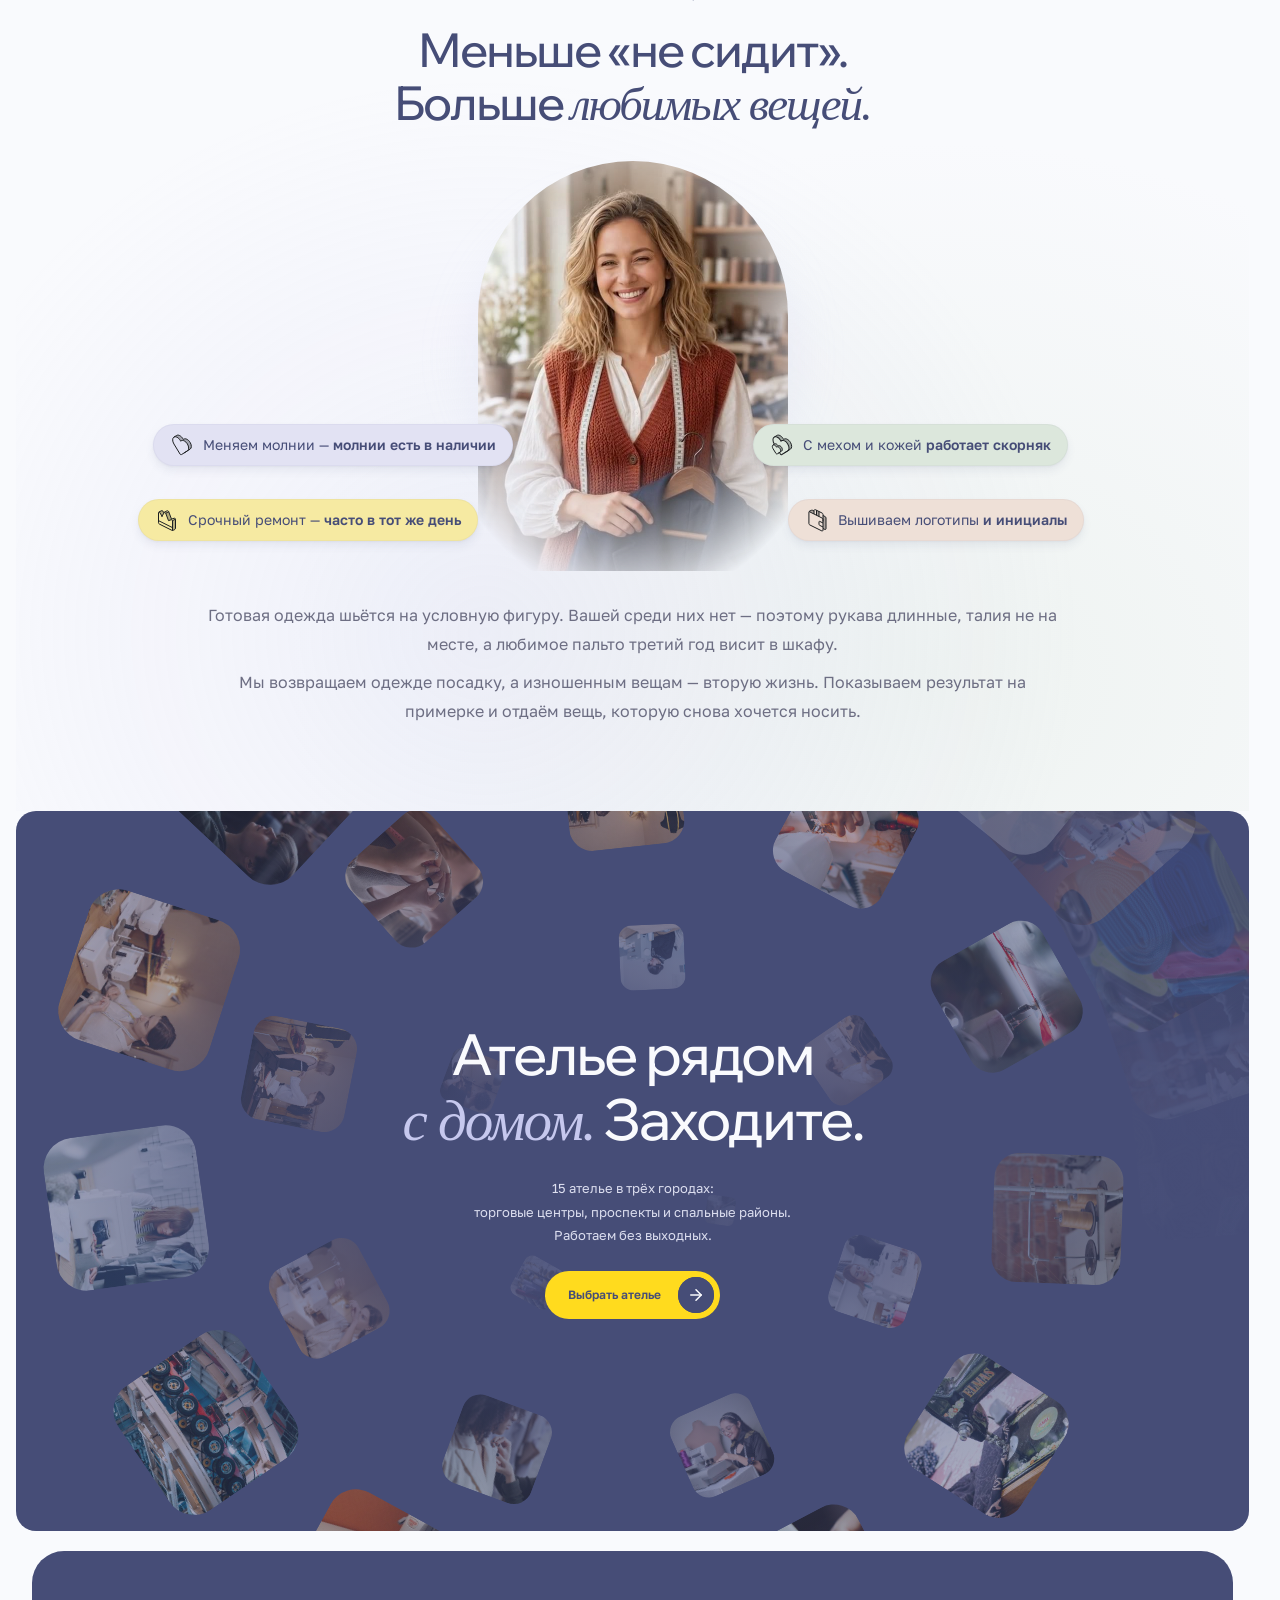
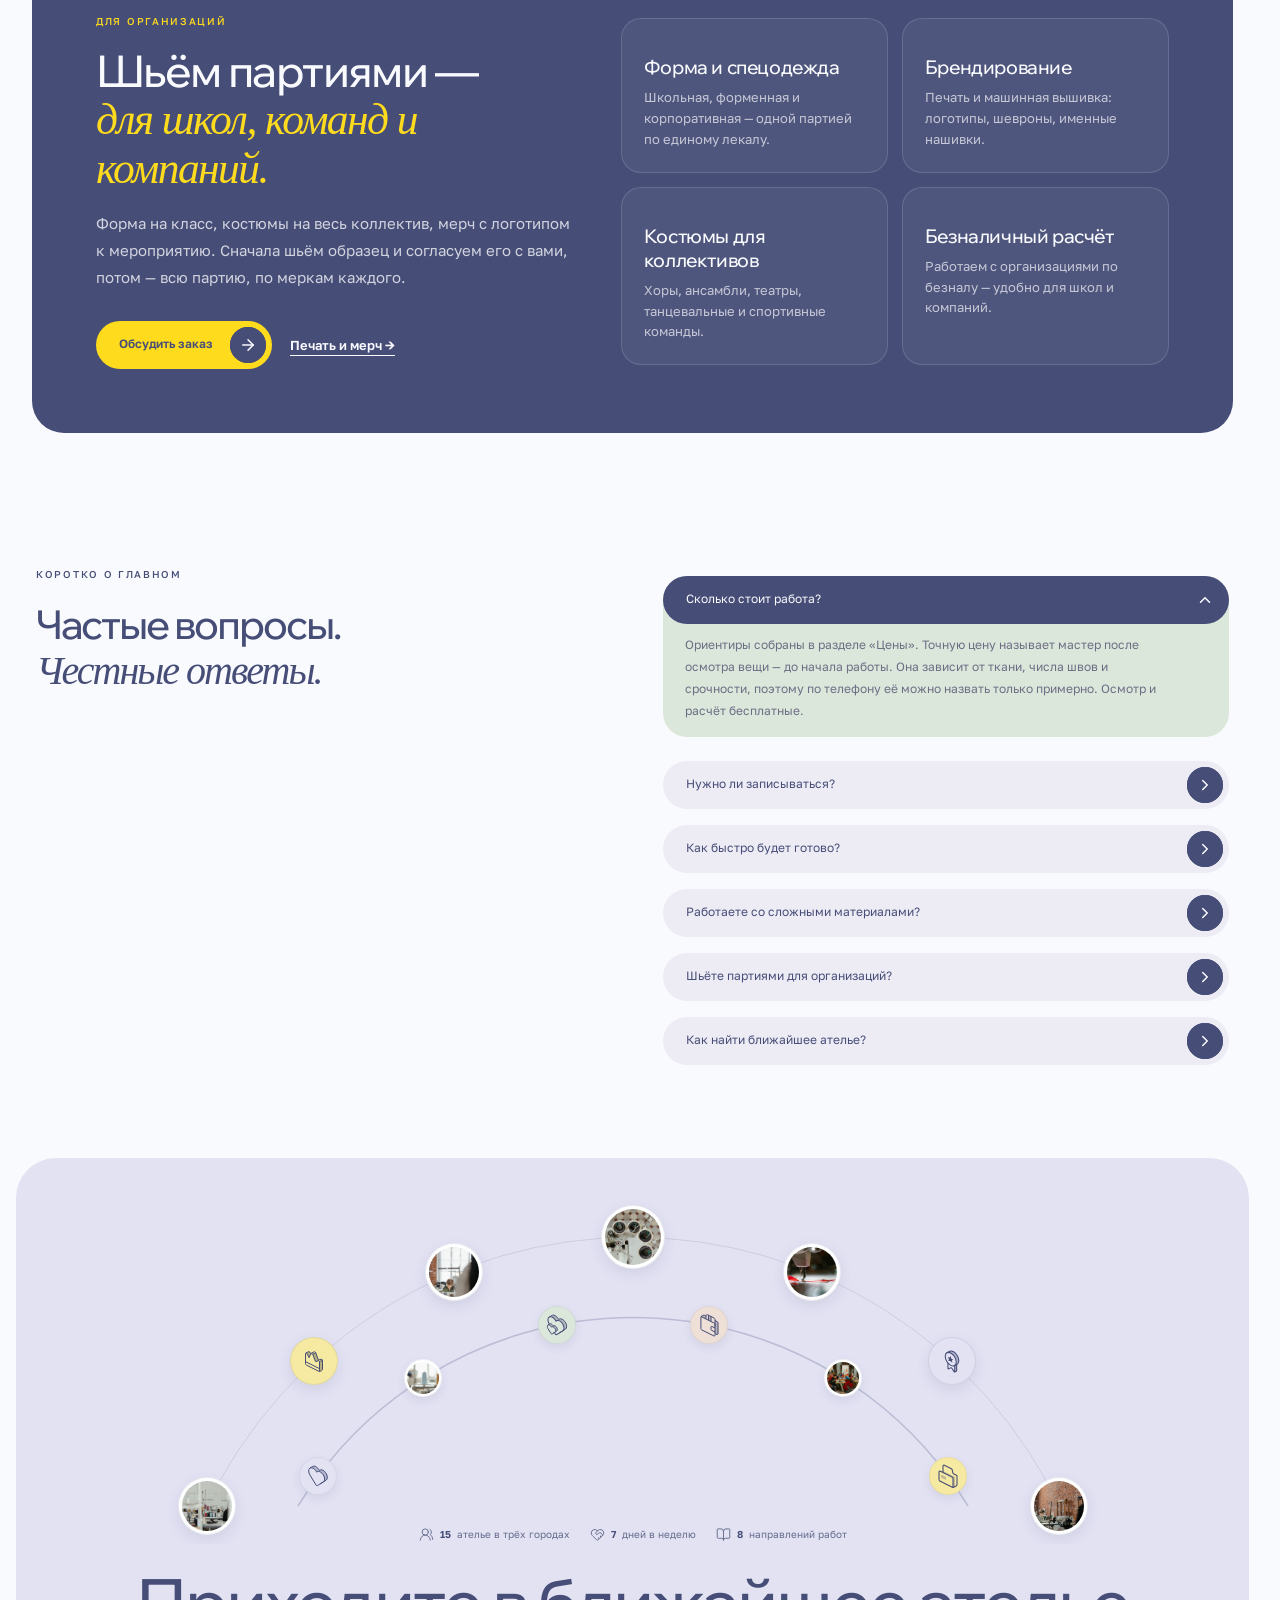
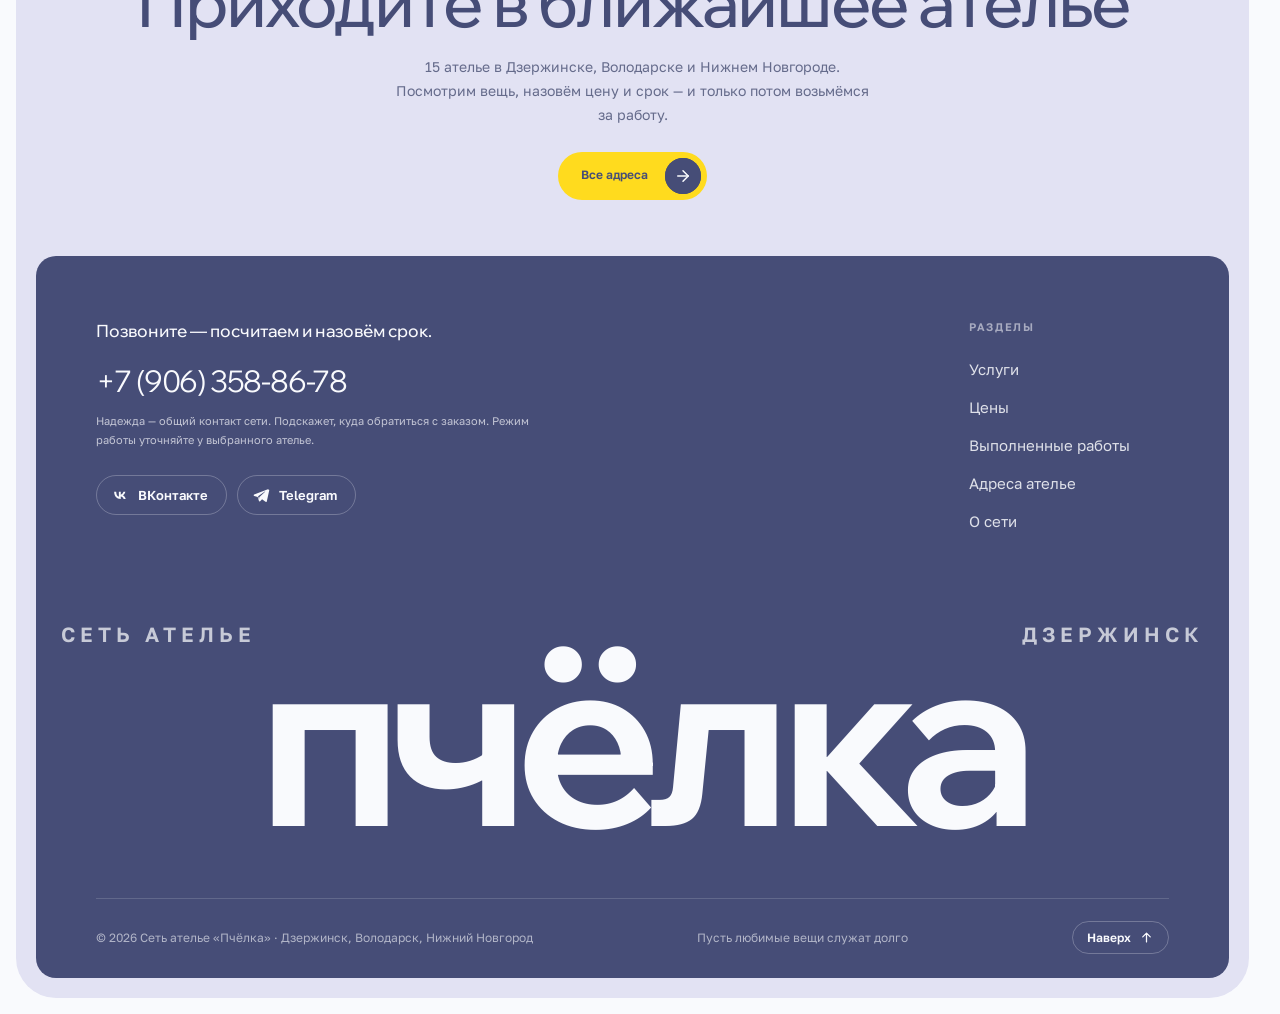
==== commit 8903ccbd: "Refine mobile homepage and prioritize services" ====
--- a/index.html
+++ b/index.html
@@ -19,37 +19,37 @@
 <meta name="twitter:image" content="https://s5hyhbpftv-alt.github.io/pchelka-demo/assets/img/previews/home-v1.jpg"/>
 <meta name="twitter:image:alt" content="Ателье «Пчёлка» — Ремонт и пошив одежды"/>
 <!-- /Section link preview -->
-<meta name="description" content="Сеть из 15 ателье «Пчёлка» в Дзержинске, Володарске и Нижнем Новгороде: ремонт и подгонка одежды, пошив по меркам, мех и кожа, машинная вышивка, шторы. Цены, адреса и телефоны."/><link rel="stylesheet" href="assets/fixes.css?v=23"/><link rel="stylesheet" href="assets/home.css?v=7"/><link rel="stylesheet" href="assets/navigation.css?v=4"/><link rel="stylesheet" href="assets/content-update.css?v=3"/></head><body class="home-refined"><div><header class="site-header"><a class="logo" aria-label="Ателье «Пчёлка» — на главную" href="index.html"><span class="logo-dot">сеть ателье</span>пчёлка<span class="logo-dot">Дзержинск</span></a><nav class="site-header-menu " aria-label="Главное меню"><div class="site-menu-row"><a aria-current="page" href="index.html">Главная</a><button class="site-more-toggle" type="button" aria-expanded="false" aria-controls="site-more-pages">Услуги<svg xmlns="http://www.w3.org/2000/svg" width="18" height="18" viewBox="0 0 24 24" fill="none" stroke="currentColor" stroke-width="2" stroke-linecap="round" stroke-linejoin="round" class="lucide lucide-chevron-right accordion-chevron" aria-hidden="true"><path d="m9 18 6-6-6-6"></path></svg></button><a href="raboty.html">Работы</a><a href="ateleye.html">Ателье</a><a href="o-nas.html">О сети</a></div><div class="site-more-pages" id="site-more-pages" hidden><a href="uslugi.html">Все услуги</a><a href="uslugi/remont.html">Ремонт и подгонка одежды</a><a href="uslugi/poshiv.html">Пошив одежды на заказ</a><a href="uslugi/meh-kozha.html">Мех и кожа</a><a href="uslugi/spec.html">Нестандартные заказы и фурнитура</a><a href="uslugi/vyshivka.html">Машинная вышивка</a><a href="uslugi/pechat.html">Печать на одежде и мерч</a><a href="uslugi/shtory.html">Шторы и домашний текстиль</a><a href="uslugi/bele.html">Нижнее бельё на заказ</a></div></nav><div class="site-header-actions"><a class="site-sign-in" href="tel:+79063588678">+7 (906) 358-86-78</a><a href="ateleye.html" class="arrow-fill-button  "><span class="arrow-fill-surface" aria-hidden="true"></span><span class="arrow-fill-content">Найти ателье</span><span class="arrow-fill-icon" aria-hidden="true"><svg xmlns="http://www.w3.org/2000/svg" width="18" height="18" viewBox="0 0 24 24" fill="none" stroke="currentColor" stroke-width="2" stroke-linecap="round" stroke-linejoin="round" class="lucide lucide-arrow-right arrow-out" aria-hidden="true"><path d="M5 12h14"></path><path d="m12 5 7 7-7 7"></path></svg><svg xmlns="http://www.w3.org/2000/svg" width="18" height="18" viewBox="0 0 24 24" fill="none" stroke="currentColor" stroke-width="2" stroke-linecap="round" stroke-linejoin="round" class="lucide lucide-arrow-right arrow-in" aria-hidden="true"><path d="M5 12h14"></path><path d="m12 5 7 7-7 7"></path></svg></span></a></div></header><main><section class="hero reference-hero hero-static home-hero" id="top"><div class="hero-visual" aria-hidden="true"><span class="hero-comb"></span></div><div class="hero-copy"><img class="hero-logo" src="assets/img/logo-clear.png" alt="Ателье «Пчёлка»" width="747" height="685"/><h1>Срочный ремонт одежды<br/><span>и пошив на заказ</span></h1><p>Заменим молнию, подгоним по фигуре, восстановим любимую вещь.<br/>Работаем с тканью, трикотажем, кожей и мехом.</p><div class="hero-cta"><a href="uslugi.html" class="arrow-fill-button  button primary"><span class="arrow-fill-surface" aria-hidden="true"></span><span class="arrow-fill-content">Смотреть услуги</span><span class="arrow-fill-icon" aria-hidden="true"><svg xmlns="http://www.w3.org/2000/svg" width="18" height="18" viewBox="0 0 24 24" fill="none" stroke="currentColor" stroke-width="2" stroke-linecap="round" stroke-linejoin="round" class="lucide lucide-arrow-right arrow-out" aria-hidden="true"><path d="M5 12h14"></path><path d="m12 5 7 7-7 7"></path></svg><svg xmlns="http://www.w3.org/2000/svg" width="18" height="18" viewBox="0 0 24 24" fill="none" stroke="currentColor" stroke-width="2" stroke-linecap="round" stroke-linejoin="round" class="lucide lucide-arrow-right arrow-in" aria-hidden="true"><path d="M5 12h14"></path><path d="m12 5 7 7-7 7"></path></svg></span></a><a class="hero-call" href="tel:+79063588678"><svg viewBox="0 0 24 24" aria-hidden="true"><path d="M5 4h4l2 5-2.5 1.5a11 11 0 0 0 5 5L15 13l5 2v4a2 2 0 0 1-2 2A16 16 0 0 1 3 6a2 2 0 0 1 2-2"/></svg><span>+7 (906) 358-86-78</span></a></div><a class="home-price-link" href="uslugi.html#prices">Цены на ремонт и пошив →</a><ul class="hero-facts"><li><b>20</b> лет работаем</li><li><b>15</b> ателье в трёх городах</li><li>Цену называем заранее</li></ul></div></section><section class="social-proof section" aria-labelledby="points-heading"><div class="eyebrow">АДРЕСА</div><h2 id="points-heading">Много адресов.<br/><span class="serif-word">Одна сеть.</span></h2><p class="stories-intro">В каждом ателье свой набор работ. Наведите на карточку или нажмите на неё — посмотрите, что делают на этом адресе.</p><div class="hover-stack" style="--card-count:6"><article class="hover-stack-card" style="--card-bg:#c6c8ee;--card-color:#464d77;--city-bg:#464d77;--city-color:#fff;--quote-stroke:#464d77;--quote-fill:rgb(70 77 119 / .3);--card-index:0;--card-rotation:-8deg;transform:translate(0px, 0px) rotate(-8deg) scale(1);z-index:1" tabindex="0" aria-label="Ателье: ТЦ «Дзержинец» · ателье «Пчёлка», Дзержинск, пр-т Ленина, 66">
+<meta name="description" content="Сеть из 15 ателье «Пчёлка» в Дзержинске, Володарске и Нижнем Новгороде: ремонт и подгонка одежды, пошив по меркам, мех и кожа, машинная вышивка, шторы. Цены, адреса и телефоны."/><link rel="stylesheet" href="assets/fixes.css?v=23"/><link rel="stylesheet" href="assets/home.css?v=8"/><link rel="stylesheet" href="assets/navigation.css?v=4"/><link rel="stylesheet" href="assets/content-update.css?v=3"/></head><body class="home-refined"><div><header class="site-header"><a class="logo" aria-label="Ателье «Пчёлка» — на главную" href="index.html"><span class="logo-dot">сеть ателье</span>пчёлка<span class="logo-dot">Дзержинск</span></a><nav class="site-header-menu " aria-label="Главное меню"><div class="site-menu-row"><a aria-current="page" href="index.html">Главная</a><button class="site-more-toggle" type="button" aria-expanded="false" aria-controls="site-more-pages">Услуги<svg xmlns="http://www.w3.org/2000/svg" width="18" height="18" viewBox="0 0 24 24" fill="none" stroke="currentColor" stroke-width="2" stroke-linecap="round" stroke-linejoin="round" class="lucide lucide-chevron-right accordion-chevron" aria-hidden="true"><path d="m9 18 6-6-6-6"></path></svg></button><a href="raboty.html">Работы</a><a href="ateleye.html">Ателье</a><a href="o-nas.html">О сети</a></div><div class="site-more-pages" id="site-more-pages" hidden><a href="uslugi.html">Все услуги</a><a href="uslugi/remont.html">Ремонт и подгонка одежды</a><a href="uslugi/poshiv.html">Пошив одежды на заказ</a><a href="uslugi/meh-kozha.html">Мех и кожа</a><a href="uslugi/spec.html">Нестандартные заказы и фурнитура</a><a href="uslugi/vyshivka.html">Машинная вышивка</a><a href="uslugi/pechat.html">Печать на одежде и мерч</a><a href="uslugi/shtory.html">Шторы и домашний текстиль</a><a href="uslugi/bele.html">Нижнее бельё на заказ</a></div></nav><div class="site-header-actions"><a class="site-sign-in" href="tel:+79063588678">+7 (906) 358-86-78</a><a href="ateleye.html" class="arrow-fill-button  "><span class="arrow-fill-surface" aria-hidden="true"></span><span class="arrow-fill-content">Найти ателье</span><span class="arrow-fill-icon" aria-hidden="true"><svg xmlns="http://www.w3.org/2000/svg" width="18" height="18" viewBox="0 0 24 24" fill="none" stroke="currentColor" stroke-width="2" stroke-linecap="round" stroke-linejoin="round" class="lucide lucide-arrow-right arrow-out" aria-hidden="true"><path d="M5 12h14"></path><path d="m12 5 7 7-7 7"></path></svg><svg xmlns="http://www.w3.org/2000/svg" width="18" height="18" viewBox="0 0 24 24" fill="none" stroke="currentColor" stroke-width="2" stroke-linecap="round" stroke-linejoin="round" class="lucide lucide-arrow-right arrow-in" aria-hidden="true"><path d="M5 12h14"></path><path d="m12 5 7 7-7 7"></path></svg></span></a></div></header><main><section class="hero reference-hero hero-static home-hero" id="top"><div class="hero-visual" aria-hidden="true"><span class="hero-comb"></span></div><div class="hero-copy"><img class="hero-logo" src="assets/img/logo-clear.png" alt="Ателье «Пчёлка»" width="747" height="685"/><h1>Срочный ремонт одежды<br/><span>и пошив на заказ</span></h1><p>Заменим молнию, подгоним по фигуре, восстановим любимую вещь.<br/>Работаем с тканью, трикотажем, кожей и мехом.</p><div class="hero-cta"><a href="uslugi.html" class="arrow-fill-button  button primary"><span class="arrow-fill-surface" aria-hidden="true"></span><span class="arrow-fill-content">Смотреть услуги</span><span class="arrow-fill-icon" aria-hidden="true"><svg xmlns="http://www.w3.org/2000/svg" width="18" height="18" viewBox="0 0 24 24" fill="none" stroke="currentColor" stroke-width="2" stroke-linecap="round" stroke-linejoin="round" class="lucide lucide-arrow-right arrow-out" aria-hidden="true"><path d="M5 12h14"></path><path d="m12 5 7 7-7 7"></path></svg><svg xmlns="http://www.w3.org/2000/svg" width="18" height="18" viewBox="0 0 24 24" fill="none" stroke="currentColor" stroke-width="2" stroke-linecap="round" stroke-linejoin="round" class="lucide lucide-arrow-right arrow-in" aria-hidden="true"><path d="M5 12h14"></path><path d="m12 5 7 7-7 7"></path></svg></span></a><a class="hero-call" href="tel:+79063588678"><svg viewBox="0 0 24 24" aria-hidden="true"><path d="M5 4h4l2 5-2.5 1.5a11 11 0 0 0 5 5L15 13l5 2v4a2 2 0 0 1-2 2A16 16 0 0 1 3 6a2 2 0 0 1 2-2"/></svg><span>+7 (906) 358-86-78</span></a></div><a class="home-price-link" href="uslugi.html#prices">Цены на ремонт и пошив →</a><ul class="hero-facts"><li><b>20</b> лет работаем</li><li><b>15</b> ателье в трёх городах</li><li>Цену называем заранее</li></ul></div></section><section class="social-proof section" aria-labelledby="points-heading"><div class="eyebrow">АДРЕСА</div><h2 id="points-heading">Много адресов.<br/><span class="serif-word">Одна сеть.</span></h2><p class="stories-intro">В каждом ателье свой набор работ. Выберите карточку, чтобы посмотреть услуги, контакты и режим работы.</p><div class="hover-stack" style="--card-count:6"><a href="ateleye.html#tochka-6" class="hover-stack-card" style="--card-bg:#c6c8ee;--card-color:#464d77;--city-bg:#464d77;--city-color:#fff;--quote-stroke:#464d77;--quote-fill:rgb(70 77 119 / .3);--card-index:0;--card-rotation:-8deg;transform:translate(0px, 0px) rotate(-8deg) scale(1);z-index:1" tabindex="0" aria-label="Ателье: ТЦ «Дзержинец» · ателье «Пчёлка», Дзержинск, пр-т Ленина, 66">
 <div class="stack-card-top"><span class="testimonial-quote-icon"><svg width="26" height="26" viewBox="0 0 24 24" fill="none" stroke="currentColor" stroke-width="1.5" stroke-linecap="round" stroke-linejoin="round" aria-hidden="true"><circle cx="6" cy="6" r="3"/><circle cx="6" cy="18" r="3"/><path d="M20 4 8.1 15.9M14.5 14.5 20 20M8.1 8.1 12 12"/></svg></span><span class="stack-card-city"><svg class="stack-city-pin" width="16" height="16" viewBox="0 0 24 24" xmlns="http://www.w3.org/2000/svg" aria-hidden="true"><g fill="none" class="nc-icon-wrapper"><path d="M9.99309 2.50293L7.91699 3.91232L10.9409 4.90324L13.2886 6.65476L14.9071 9.37863L16.1954 12.1329L16.5261 15.283L15.9451 18.3399L17.6498 17.3876L19.0306 15.1401L18.7286 10.6763L17.238 6.98691L13.9958 3.4466L11.9623 2.7618L9.99309 2.50293Z" fill="currentColor" fill-opacity=".3"></path><path d="M6.38237 4.677C3.99452 6.25186 3.92133 10.799 6.2189 14.8333L10.1148 21.6742C10.2579 21.9253 10.5834 22.0033 10.8246 21.8442L14.7026 19.2865C17.0904 17.7117 17.1636 13.1646 14.8661 9.13026C12.5685 5.09594 8.77022 3.10215 6.38237 4.677Z" stroke="currentColor"></path><path d="M13.0755 20.3614L17.2555 17.6484C19.6433 16.0735 19.7165 11.5264 17.419 7.49207C15.1214 3.45775 11.3231 1.46397 8.93526 3.03882L8.57279 3.27129L7.84784 3.73597L6.39795 4.66534" stroke="currentColor"></path><path d="M8.44321 10.4884C8.50068 9.16005 9.48713 8.59788 10.6465 9.23279C11.8059 9.86771 12.6991 11.4593 12.6417 12.7877C12.5842 14.1161 11.5977 14.6782 10.4384 14.0433C9.27899 13.4084 8.38573 11.8168 8.44321 10.4884Z" stroke="currentColor"></path></g></svg>ТЦ «Дзержинец» · ателье «Пчёлка»</span></div>
 <blockquote>Срочный ремонт и замена молний — молнии в наличии.</blockquote>
 <div class="stack-card-footer"><span class="stack-card-author"><span class="stack-card-avatar">
-<img src="assets/stock/atelier-1.jpg" alt=""/><span class="spotlight-avatar-check" role="img" aria-label="Ателье сети"><svg class="verification-badge-icon" xmlns="http://www.w3.org/2000/svg" x="0px" y="0px" width="20px" height="20px" viewBox="0 0 20 20" aria-hidden="true" focusable="false"><path d="m17.999,10c0-1.097-.567-2.113-1.465-2.707.215-1.054-.103-2.174-.878-2.95-.775-.776-1.896-1.094-2.95-.878-.593-.897-1.609-1.464-2.706-1.464s-2.113.567-2.706,1.464c-1.053-.216-2.174.102-2.95.878s-1.093,1.896-.878,2.949c-.897.593-1.465,1.61-1.465,2.707s.567,2.113,1.465,2.707c-.215,1.054.103,2.174.878,2.95s1.898,1.092,2.95.878c.593.897,1.609,1.464,2.706,1.464s2.113-.568,2.706-1.465c1.059.214,2.176-.103,2.95-.878.776-.776,1.094-1.896.878-2.95.897-.593,1.465-1.609,1.465-2.707Zm-4.218-1.875l-4,5c-.178.222-.442.358-.726.374-.019,0-.037.001-.056.001-.265,0-.52-.105-.707-.293l-2-2c-.391-.391-.391-1.023,0-1.414s1.023-.391,1.414,0l1.21,1.21,3.302-4.127c.347-.43.975-.502,1.406-.156.431.345.501.974.156,1.405Z" stroke-width="0" fill="currentColor"></path></svg></span></span><span>Дзержинск, пр-т Ленина, 66</span></span><span class="stack-card-number">0<!-- -->1<!-- --> <svg xmlns="http://www.w3.org/2000/svg" width="17" height="17" viewBox="0 0 24 24" fill="none" stroke="currentColor" stroke-width="2" stroke-linecap="round" stroke-linejoin="round" class="lucide lucide-arrow-up-right" aria-hidden="true"><path d="M7 7h10v10"></path><path d="M7 17 17 7"></path></svg></span></div>
-</article><article class="hover-stack-card" style="--card-bg:#ffdb1e;--card-color:#464d77;--city-bg:#464d77;--city-color:#fff;--quote-stroke:#464d77;--quote-fill:rgb(70 77 119 / .3);--card-index:1;--card-rotation:5deg;transform:translate(0px, 0px) rotate(5deg) scale(1);z-index:2" tabindex="0" aria-label="Ателье: ТЦ «Юбилейный» · ателье «Пчёлка», Дзержинск, пр-т Чкалова, 23">
+<img src="assets/stock/atelier-1.jpg" alt=""/><span class="spotlight-avatar-check" role="img" aria-label="Ателье сети"><svg class="verification-badge-icon" xmlns="http://www.w3.org/2000/svg" x="0px" y="0px" width="20px" height="20px" viewBox="0 0 20 20" aria-hidden="true" focusable="false"><path d="m17.999,10c0-1.097-.567-2.113-1.465-2.707.215-1.054-.103-2.174-.878-2.95-.775-.776-1.896-1.094-2.95-.878-.593-.897-1.609-1.464-2.706-1.464s-2.113.567-2.706,1.464c-1.053-.216-2.174.102-2.95.878s-1.093,1.896-.878,2.949c-.897.593-1.465,1.61-1.465,2.707s.567,2.113,1.465,2.707c-.215,1.054.103,2.174.878,2.95s1.898,1.092,2.95.878c.593.897,1.609,1.464,2.706,1.464s2.113-.568,2.706-1.465c1.059.214,2.176-.103,2.95-.878.776-.776,1.094-1.896.878-2.95.897-.593,1.465-1.609,1.465-2.707Zm-4.218-1.875l-4,5c-.178.222-.442.358-.726.374-.019,0-.037.001-.056.001-.265,0-.52-.105-.707-.293l-2-2c-.391-.391-.391-1.023,0-1.414s1.023-.391,1.414,0l1.21,1.21,3.302-4.127c.347-.43.975-.502,1.406-.156.431.345.501.974.156,1.405Z" stroke-width="0" fill="currentColor"></path></svg></span></span><span>Дзержинск, пр-т Ленина, 66</span></span><span class="stack-card-arrow" aria-hidden="true">↗</span></div>
+</a><a href="ateleye.html#tochka-9" class="hover-stack-card" style="--card-bg:#ffdb1e;--card-color:#464d77;--city-bg:#464d77;--city-color:#fff;--quote-stroke:#464d77;--quote-fill:rgb(70 77 119 / .3);--card-index:1;--card-rotation:5deg;transform:translate(0px, 0px) rotate(5deg) scale(1);z-index:2" tabindex="0" aria-label="Ателье: ТЦ «Юбилейный» · ателье «Пчёлка», Дзержинск, пр-т Чкалова, 23">
 <div class="stack-card-top"><span class="testimonial-quote-icon"><svg width="26" height="26" viewBox="0 0 24 24" fill="none" stroke="currentColor" stroke-width="1.5" stroke-linecap="round" stroke-linejoin="round" aria-hidden="true"><circle cx="6" cy="6" r="3"/><circle cx="6" cy="18" r="3"/><path d="M20 4 8.1 15.9M14.5 14.5 20 20M8.1 8.1 12 12"/></svg></span><span class="stack-card-city"><svg class="stack-city-pin" width="16" height="16" viewBox="0 0 24 24" xmlns="http://www.w3.org/2000/svg" aria-hidden="true"><g fill="none" class="nc-icon-wrapper"><path d="M9.99309 2.50293L7.91699 3.91232L10.9409 4.90324L13.2886 6.65476L14.9071 9.37863L16.1954 12.1329L16.5261 15.283L15.9451 18.3399L17.6498 17.3876L19.0306 15.1401L18.7286 10.6763L17.238 6.98691L13.9958 3.4466L11.9623 2.7618L9.99309 2.50293Z" fill="currentColor" fill-opacity=".3"></path><path d="M6.38237 4.677C3.99452 6.25186 3.92133 10.799 6.2189 14.8333L10.1148 21.6742C10.2579 21.9253 10.5834 22.0033 10.8246 21.8442L14.7026 19.2865C17.0904 17.7117 17.1636 13.1646 14.8661 9.13026C12.5685 5.09594 8.77022 3.10215 6.38237 4.677Z" stroke="currentColor"></path><path d="M13.0755 20.3614L17.2555 17.6484C19.6433 16.0735 19.7165 11.5264 17.419 7.49207C15.1214 3.45775 11.3231 1.46397 8.93526 3.03882L8.57279 3.27129L7.84784 3.73597L6.39795 4.66534" stroke="currentColor"></path><path d="M8.44321 10.4884C8.50068 9.16005 9.48713 8.59788 10.6465 9.23279C11.8059 9.86771 12.6991 11.4593 12.6417 12.7877C12.5842 14.1161 11.5977 14.6782 10.4384 14.0433C9.27899 13.4084 8.38573 11.8168 8.44321 10.4884Z" stroke="currentColor"></path></g></svg>ТЦ «Юбилейный» · ателье «Пчёлка»</span></div>
 <blockquote>Сложный ремонт, шторы и установка фурнитуры.</blockquote>
 <div class="stack-card-footer"><span class="stack-card-author"><span class="stack-card-avatar">
-<img src="assets/stock/atelier-2.jpg" alt=""/><span class="spotlight-avatar-check" role="img" aria-label="Ателье сети"><svg class="verification-badge-icon" xmlns="http://www.w3.org/2000/svg" x="0px" y="0px" width="20px" height="20px" viewBox="0 0 20 20" aria-hidden="true" focusable="false"><path d="m17.999,10c0-1.097-.567-2.113-1.465-2.707.215-1.054-.103-2.174-.878-2.95-.775-.776-1.896-1.094-2.95-.878-.593-.897-1.609-1.464-2.706-1.464s-2.113.567-2.706,1.464c-1.053-.216-2.174.102-2.95.878s-1.093,1.896-.878,2.949c-.897.593-1.465,1.61-1.465,2.707s.567,2.113,1.465,2.707c-.215,1.054.103,2.174.878,2.95s1.898,1.092,2.95.878c.593.897,1.609,1.464,2.706,1.464s2.113-.568,2.706-1.465c1.059.214,2.176-.103,2.95-.878.776-.776,1.094-1.896.878-2.95.897-.593,1.465-1.609,1.465-2.707Zm-4.218-1.875l-4,5c-.178.222-.442.358-.726.374-.019,0-.037.001-.056.001-.265,0-.52-.105-.707-.293l-2-2c-.391-.391-.391-1.023,0-1.414s1.023-.391,1.414,0l1.21,1.21,3.302-4.127c.347-.43.975-.502,1.406-.156.431.345.501.974.156,1.405Z" stroke-width="0" fill="currentColor"></path></svg></span></span><span>Дзержинск, пр-т Чкалова, 23</span></span><span class="stack-card-number">0<!-- -->2<!-- --> <svg xmlns="http://www.w3.org/2000/svg" width="17" height="17" viewBox="0 0 24 24" fill="none" stroke="currentColor" stroke-width="2" stroke-linecap="round" stroke-linejoin="round" class="lucide lucide-arrow-up-right" aria-hidden="true"><path d="M7 7h10v10"></path><path d="M7 17 17 7"></path></svg></span></div>
-</article><article class="hover-stack-card" style="--card-bg:#4a7c59;--card-color:#f9fafd;--city-bg:#fff;--city-color:#464d77;--quote-stroke:#fff;--quote-fill:rgb(255 255 255 / .3);--card-index:2;--card-rotation:-3deg;transform:translate(0px, 0px) rotate(-3deg) scale(1);z-index:3" tabindex="0" aria-label="Ателье: ТЦ «Союз», Дзержинск, ул. Циолковского, 76">
+<img src="assets/stock/atelier-2.jpg" alt=""/><span class="spotlight-avatar-check" role="img" aria-label="Ателье сети"><svg class="verification-badge-icon" xmlns="http://www.w3.org/2000/svg" x="0px" y="0px" width="20px" height="20px" viewBox="0 0 20 20" aria-hidden="true" focusable="false"><path d="m17.999,10c0-1.097-.567-2.113-1.465-2.707.215-1.054-.103-2.174-.878-2.95-.775-.776-1.896-1.094-2.95-.878-.593-.897-1.609-1.464-2.706-1.464s-2.113.567-2.706,1.464c-1.053-.216-2.174.102-2.95.878s-1.093,1.896-.878,2.949c-.897.593-1.465,1.61-1.465,2.707s.567,2.113,1.465,2.707c-.215,1.054.103,2.174.878,2.95s1.898,1.092,2.95.878c.593.897,1.609,1.464,2.706,1.464s2.113-.568,2.706-1.465c1.059.214,2.176-.103,2.95-.878.776-.776,1.094-1.896.878-2.95.897-.593,1.465-1.609,1.465-2.707Zm-4.218-1.875l-4,5c-.178.222-.442.358-.726.374-.019,0-.037.001-.056.001-.265,0-.52-.105-.707-.293l-2-2c-.391-.391-.391-1.023,0-1.414s1.023-.391,1.414,0l1.21,1.21,3.302-4.127c.347-.43.975-.502,1.406-.156.431.345.501.974.156,1.405Z" stroke-width="0" fill="currentColor"></path></svg></span></span><span>Дзержинск, пр-т Чкалова, 23</span></span><span class="stack-card-arrow" aria-hidden="true">↗</span></div>
+</a><a href="ateleye.html#tochka-1" class="hover-stack-card" style="--card-bg:#4a7c59;--card-color:#f9fafd;--city-bg:#fff;--city-color:#464d77;--quote-stroke:#fff;--quote-fill:rgb(255 255 255 / .3);--card-index:2;--card-rotation:-3deg;transform:translate(0px, 0px) rotate(-3deg) scale(1);z-index:3" tabindex="0" aria-label="Ателье: ТЦ «Союз», Дзержинск, ул. Циолковского, 76">
 <div class="stack-card-top"><span class="testimonial-quote-icon"><svg width="26" height="26" viewBox="0 0 24 24" fill="none" stroke="currentColor" stroke-width="1.5" stroke-linecap="round" stroke-linejoin="round" aria-hidden="true"><circle cx="6" cy="6" r="3"/><circle cx="6" cy="18" r="3"/><path d="M20 4 8.1 15.9M14.5 14.5 20 20M8.1 8.1 12 12"/></svg></span><span class="stack-card-city"><svg class="stack-city-pin" width="16" height="16" viewBox="0 0 24 24" xmlns="http://www.w3.org/2000/svg" aria-hidden="true"><g fill="none" class="nc-icon-wrapper"><path d="M9.99309 2.50293L7.91699 3.91232L10.9409 4.90324L13.2886 6.65476L14.9071 9.37863L16.1954 12.1329L16.5261 15.283L15.9451 18.3399L17.6498 17.3876L19.0306 15.1401L18.7286 10.6763L17.238 6.98691L13.9958 3.4466L11.9623 2.7618L9.99309 2.50293Z" fill="currentColor" fill-opacity=".3"></path><path d="M6.38237 4.677C3.99452 6.25186 3.92133 10.799 6.2189 14.8333L10.1148 21.6742C10.2579 21.9253 10.5834 22.0033 10.8246 21.8442L14.7026 19.2865C17.0904 17.7117 17.1636 13.1646 14.8661 9.13026C12.5685 5.09594 8.77022 3.10215 6.38237 4.677Z" stroke="currentColor"></path><path d="M13.0755 20.3614L17.2555 17.6484C19.6433 16.0735 19.7165 11.5264 17.419 7.49207C15.1214 3.45775 11.3231 1.46397 8.93526 3.03882L8.57279 3.27129L7.84784 3.73597L6.39795 4.66534" stroke="currentColor"></path><path d="M8.44321 10.4884C8.50068 9.16005 9.48713 8.59788 10.6465 9.23279C11.8059 9.86771 12.6991 11.4593 12.6417 12.7877C12.5842 14.1161 11.5977 14.6782 10.4384 14.0433C9.27899 13.4084 8.38573 11.8168 8.44321 10.4884Z" stroke="currentColor"></path></g></svg>ТЦ «Союз»</span></div>
 <blockquote>Сценическая одежда и нестандартный пошив.</blockquote>
 <div class="stack-card-footer"><span class="stack-card-author"><span class="stack-card-avatar">
-<img src="assets/stock/atelier-3.jpg" alt=""/><span class="spotlight-avatar-check" role="img" aria-label="Ателье сети"><svg class="verification-badge-icon" xmlns="http://www.w3.org/2000/svg" x="0px" y="0px" width="20px" height="20px" viewBox="0 0 20 20" aria-hidden="true" focusable="false"><path d="m17.999,10c0-1.097-.567-2.113-1.465-2.707.215-1.054-.103-2.174-.878-2.95-.775-.776-1.896-1.094-2.95-.878-.593-.897-1.609-1.464-2.706-1.464s-2.113.567-2.706,1.464c-1.053-.216-2.174.102-2.95.878s-1.093,1.896-.878,2.949c-.897.593-1.465,1.61-1.465,2.707s.567,2.113,1.465,2.707c-.215,1.054.103,2.174.878,2.95s1.898,1.092,2.95.878c.593.897,1.609,1.464,2.706,1.464s2.113-.568,2.706-1.465c1.059.214,2.176-.103,2.95-.878.776-.776,1.094-1.896.878-2.95.897-.593,1.465-1.609,1.465-2.707Zm-4.218-1.875l-4,5c-.178.222-.442.358-.726.374-.019,0-.037.001-.056.001-.265,0-.52-.105-.707-.293l-2-2c-.391-.391-.391-1.023,0-1.414s1.023-.391,1.414,0l1.21,1.21,3.302-4.127c.347-.43.975-.502,1.406-.156.431.345.501.974.156,1.405Z" stroke-width="0" fill="currentColor"></path></svg></span></span><span>Дзержинск, ул. Циолковского, 76</span></span><span class="stack-card-number">0<!-- -->3<!-- --> <svg xmlns="http://www.w3.org/2000/svg" width="17" height="17" viewBox="0 0 24 24" fill="none" stroke="currentColor" stroke-width="2" stroke-linecap="round" stroke-linejoin="round" class="lucide lucide-arrow-up-right" aria-hidden="true"><path d="M7 7h10v10"></path><path d="M7 17 17 7"></path></svg></span></div>
-</article><article class="hover-stack-card" style="--card-bg:#464d77;--card-color:#f9fafd;--city-bg:#fff;--city-color:#464d77;--quote-stroke:#fff;--quote-fill:rgb(255 255 255 / .3);--card-index:3;--card-rotation:6deg;transform:translate(0px, 0px) rotate(6deg) scale(1);z-index:4" tabindex="0" aria-label="Ателье: Ателье «Пчёлка», Дзержинск, пр-т Ленина, 26">
+<img src="assets/stock/atelier-3.jpg" alt=""/><span class="spotlight-avatar-check" role="img" aria-label="Ателье сети"><svg class="verification-badge-icon" xmlns="http://www.w3.org/2000/svg" x="0px" y="0px" width="20px" height="20px" viewBox="0 0 20 20" aria-hidden="true" focusable="false"><path d="m17.999,10c0-1.097-.567-2.113-1.465-2.707.215-1.054-.103-2.174-.878-2.95-.775-.776-1.896-1.094-2.95-.878-.593-.897-1.609-1.464-2.706-1.464s-2.113.567-2.706,1.464c-1.053-.216-2.174.102-2.95.878s-1.093,1.896-.878,2.949c-.897.593-1.465,1.61-1.465,2.707s.567,2.113,1.465,2.707c-.215,1.054.103,2.174.878,2.95s1.898,1.092,2.95.878c.593.897,1.609,1.464,2.706,1.464s2.113-.568,2.706-1.465c1.059.214,2.176-.103,2.95-.878.776-.776,1.094-1.896.878-2.95.897-.593,1.465-1.609,1.465-2.707Zm-4.218-1.875l-4,5c-.178.222-.442.358-.726.374-.019,0-.037.001-.056.001-.265,0-.52-.105-.707-.293l-2-2c-.391-.391-.391-1.023,0-1.414s1.023-.391,1.414,0l1.21,1.21,3.302-4.127c.347-.43.975-.502,1.406-.156.431.345.501.974.156,1.405Z" stroke-width="0" fill="currentColor"></path></svg></span></span><span>Дзержинск, ул. Циолковского, 76</span></span><span class="stack-card-arrow" aria-hidden="true">↗</span></div>
+</a><a href="ateleye.html#tochka-5" class="hover-stack-card" style="--card-bg:#464d77;--card-color:#f9fafd;--city-bg:#fff;--city-color:#464d77;--quote-stroke:#fff;--quote-fill:rgb(255 255 255 / .3);--card-index:3;--card-rotation:6deg;transform:translate(0px, 0px) rotate(6deg) scale(1);z-index:4" tabindex="0" aria-label="Ателье: Ателье «Пчёлка», Дзержинск, пр-т Ленина, 26">
 <div class="stack-card-top"><span class="testimonial-quote-icon"><svg width="26" height="26" viewBox="0 0 24 24" fill="none" stroke="currentColor" stroke-width="1.5" stroke-linecap="round" stroke-linejoin="round" aria-hidden="true"><circle cx="6" cy="6" r="3"/><circle cx="6" cy="18" r="3"/><path d="M20 4 8.1 15.9M14.5 14.5 20 20M8.1 8.1 12 12"/></svg></span><span class="stack-card-city"><svg class="stack-city-pin" width="16" height="16" viewBox="0 0 24 24" xmlns="http://www.w3.org/2000/svg" aria-hidden="true"><g fill="none" class="nc-icon-wrapper"><path d="M9.99309 2.50293L7.91699 3.91232L10.9409 4.90324L13.2886 6.65476L14.9071 9.37863L16.1954 12.1329L16.5261 15.283L15.9451 18.3399L17.6498 17.3876L19.0306 15.1401L18.7286 10.6763L17.238 6.98691L13.9958 3.4466L11.9623 2.7618L9.99309 2.50293Z" fill="currentColor" fill-opacity=".3"></path><path d="M6.38237 4.677C3.99452 6.25186 3.92133 10.799 6.2189 14.8333L10.1148 21.6742C10.2579 21.9253 10.5834 22.0033 10.8246 21.8442L14.7026 19.2865C17.0904 17.7117 17.1636 13.1646 14.8661 9.13026C12.5685 5.09594 8.77022 3.10215 6.38237 4.677Z" stroke="currentColor"></path><path d="M13.0755 20.3614L17.2555 17.6484C19.6433 16.0735 19.7165 11.5264 17.419 7.49207C15.1214 3.45775 11.3231 1.46397 8.93526 3.03882L8.57279 3.27129L7.84784 3.73597L6.39795 4.66534" stroke="currentColor"></path><path d="M8.44321 10.4884C8.50068 9.16005 9.48713 8.59788 10.6465 9.23279C11.8059 9.86771 12.6991 11.4593 12.6417 12.7877C12.5842 14.1161 11.5977 14.6782 10.4384 14.0433C9.27899 13.4084 8.38573 11.8168 8.44321 10.4884Z" stroke="currentColor"></path></g></svg>Ателье «Пчёлка»</span></div>
 <blockquote>Закройщик, скорняк и машинная вышивка.</blockquote>
 <div class="stack-card-footer"><span class="stack-card-author"><span class="stack-card-avatar">
-<img src="assets/stock/atelier-4.jpg" alt=""/><span class="spotlight-avatar-check" role="img" aria-label="Ателье сети"><svg class="verification-badge-icon" xmlns="http://www.w3.org/2000/svg" x="0px" y="0px" width="20px" height="20px" viewBox="0 0 20 20" aria-hidden="true" focusable="false"><path d="m17.999,10c0-1.097-.567-2.113-1.465-2.707.215-1.054-.103-2.174-.878-2.95-.775-.776-1.896-1.094-2.95-.878-.593-.897-1.609-1.464-2.706-1.464s-2.113.567-2.706,1.464c-1.053-.216-2.174.102-2.95.878s-1.093,1.896-.878,2.949c-.897.593-1.465,1.61-1.465,2.707s.567,2.113,1.465,2.707c-.215,1.054.103,2.174.878,2.95s1.898,1.092,2.95.878c.593.897,1.609,1.464,2.706,1.464s2.113-.568,2.706-1.465c1.059.214,2.176-.103,2.95-.878.776-.776,1.094-1.896.878-2.95.897-.593,1.465-1.609,1.465-2.707Zm-4.218-1.875l-4,5c-.178.222-.442.358-.726.374-.019,0-.037.001-.056.001-.265,0-.52-.105-.707-.293l-2-2c-.391-.391-.391-1.023,0-1.414s1.023-.391,1.414,0l1.21,1.21,3.302-4.127c.347-.43.975-.502,1.406-.156.431.345.501.974.156,1.405Z" stroke-width="0" fill="currentColor"></path></svg></span></span><span>Дзержинск, пр-т Ленина, 26</span></span><span class="stack-card-number">0<!-- -->4<!-- --> <svg xmlns="http://www.w3.org/2000/svg" width="17" height="17" viewBox="0 0 24 24" fill="none" stroke="currentColor" stroke-width="2" stroke-linecap="round" stroke-linejoin="round" class="lucide lucide-arrow-up-right" aria-hidden="true"><path d="M7 7h10v10"></path><path d="M7 17 17 7"></path></svg></span></div>
-</article><article class="hover-stack-card" style="--card-bg:#eee0d7;--card-color:#464d77;--city-bg:#464d77;--city-color:#fff;--quote-stroke:#464d77;--quote-fill:rgb(70 77 119 / .3);--card-index:4;--card-rotation:-8deg;transform:translate(0px, 0px) rotate(-8deg) scale(1);z-index:5" tabindex="0" aria-label="Ателье: ТЦ «Лидия» · ателье «Лидия», Дзержинск, ул. Гайдара, 59Е">
+<img src="assets/stock/atelier-4.jpg" alt=""/><span class="spotlight-avatar-check" role="img" aria-label="Ателье сети"><svg class="verification-badge-icon" xmlns="http://www.w3.org/2000/svg" x="0px" y="0px" width="20px" height="20px" viewBox="0 0 20 20" aria-hidden="true" focusable="false"><path d="m17.999,10c0-1.097-.567-2.113-1.465-2.707.215-1.054-.103-2.174-.878-2.95-.775-.776-1.896-1.094-2.95-.878-.593-.897-1.609-1.464-2.706-1.464s-2.113.567-2.706,1.464c-1.053-.216-2.174.102-2.95.878s-1.093,1.896-.878,2.949c-.897.593-1.465,1.61-1.465,2.707s.567,2.113,1.465,2.707c-.215,1.054.103,2.174.878,2.95s1.898,1.092,2.95.878c.593.897,1.609,1.464,2.706,1.464s2.113-.568,2.706-1.465c1.059.214,2.176-.103,2.95-.878.776-.776,1.094-1.896.878-2.95.897-.593,1.465-1.609,1.465-2.707Zm-4.218-1.875l-4,5c-.178.222-.442.358-.726.374-.019,0-.037.001-.056.001-.265,0-.52-.105-.707-.293l-2-2c-.391-.391-.391-1.023,0-1.414s1.023-.391,1.414,0l1.21,1.21,3.302-4.127c.347-.43.975-.502,1.406-.156.431.345.501.974.156,1.405Z" stroke-width="0" fill="currentColor"></path></svg></span></span><span>Дзержинск, пр-т Ленина, 26</span></span><span class="stack-card-arrow" aria-hidden="true">↗</span></div>
+</a><a href="ateleye.html#tochka-10" class="hover-stack-card" style="--card-bg:#eee0d7;--card-color:#464d77;--city-bg:#464d77;--city-color:#fff;--quote-stroke:#464d77;--quote-fill:rgb(70 77 119 / .3);--card-index:4;--card-rotation:-8deg;transform:translate(0px, 0px) rotate(-8deg) scale(1);z-index:5" tabindex="0" aria-label="Ателье: ТЦ «Лидия» · ателье «Лидия», Дзержинск, ул. Гайдара, 59Е">
 <div class="stack-card-top"><span class="testimonial-quote-icon"><svg width="26" height="26" viewBox="0 0 24 24" fill="none" stroke="currentColor" stroke-width="1.5" stroke-linecap="round" stroke-linejoin="round" aria-hidden="true"><circle cx="6" cy="6" r="3"/><circle cx="6" cy="18" r="3"/><path d="M20 4 8.1 15.9M14.5 14.5 20 20M8.1 8.1 12 12"/></svg></span><span class="stack-card-city"><svg class="stack-city-pin" width="16" height="16" viewBox="0 0 24 24" xmlns="http://www.w3.org/2000/svg" aria-hidden="true"><g fill="none" class="nc-icon-wrapper"><path d="M9.99309 2.50293L7.91699 3.91232L10.9409 4.90324L13.2886 6.65476L14.9071 9.37863L16.1954 12.1329L16.5261 15.283L15.9451 18.3399L17.6498 17.3876L19.0306 15.1401L18.7286 10.6763L17.238 6.98691L13.9958 3.4466L11.9623 2.7618L9.99309 2.50293Z" fill="currentColor" fill-opacity=".3"></path><path d="M6.38237 4.677C3.99452 6.25186 3.92133 10.799 6.2189 14.8333L10.1148 21.6742C10.2579 21.9253 10.5834 22.0033 10.8246 21.8442L14.7026 19.2865C17.0904 17.7117 17.1636 13.1646 14.8661 9.13026C12.5685 5.09594 8.77022 3.10215 6.38237 4.677Z" stroke="currentColor"></path><path d="M13.0755 20.3614L17.2555 17.6484C19.6433 16.0735 19.7165 11.5264 17.419 7.49207C15.1214 3.45775 11.3231 1.46397 8.93526 3.03882L8.57279 3.27129L7.84784 3.73597L6.39795 4.66534" stroke="currentColor"></path><path d="M8.44321 10.4884C8.50068 9.16005 9.48713 8.59788 10.6465 9.23279C11.8059 9.86771 12.6991 11.4593 12.6417 12.7877C12.5842 14.1161 11.5977 14.6782 10.4384 14.0433C9.27899 13.4084 8.38573 11.8168 8.44321 10.4884Z" stroke="currentColor"></path></g></svg>ТЦ «Лидия» · ателье «Лидия»</span></div>
 <blockquote>Мех, кожа и нестандартные заказы: от сумок до тентов.</blockquote>
 <div class="stack-card-footer"><span class="stack-card-author"><span class="stack-card-avatar">
-<img src="assets/stock/atelier-5.jpg" alt=""/><span class="spotlight-avatar-check" role="img" aria-label="Ателье сети"><svg class="verification-badge-icon" xmlns="http://www.w3.org/2000/svg" x="0px" y="0px" width="20px" height="20px" viewBox="0 0 20 20" aria-hidden="true" focusable="false"><path d="m17.999,10c0-1.097-.567-2.113-1.465-2.707.215-1.054-.103-2.174-.878-2.95-.775-.776-1.896-1.094-2.95-.878-.593-.897-1.609-1.464-2.706-1.464s-2.113.567-2.706,1.464c-1.053-.216-2.174.102-2.95.878s-1.093,1.896-.878,2.949c-.897.593-1.465,1.61-1.465,2.707s.567,2.113,1.465,2.707c-.215,1.054.103,2.174.878,2.95s1.898,1.092,2.95.878c.593.897,1.609,1.464,2.706,1.464s2.113-.568,2.706-1.465c1.059.214,2.176-.103,2.95-.878.776-.776,1.094-1.896.878-2.95.897-.593,1.465-1.609,1.465-2.707Zm-4.218-1.875l-4,5c-.178.222-.442.358-.726.374-.019,0-.037.001-.056.001-.265,0-.52-.105-.707-.293l-2-2c-.391-.391-.391-1.023,0-1.414s1.023-.391,1.414,0l1.21,1.21,3.302-4.127c.347-.43.975-.502,1.406-.156.431.345.501.974.156,1.405Z" stroke-width="0" fill="currentColor"></path></svg></span></span><span>Дзержинск, ул. Гайдара, 59Е</span></span><span class="stack-card-number">0<!-- -->5<!-- --> <svg xmlns="http://www.w3.org/2000/svg" width="17" height="17" viewBox="0 0 24 24" fill="none" stroke="currentColor" stroke-width="2" stroke-linecap="round" stroke-linejoin="round" class="lucide lucide-arrow-up-right" aria-hidden="true"><path d="M7 7h10v10"></path><path d="M7 17 17 7"></path></svg></span></div>
-</article><article class="hover-stack-card" style="--card-bg:#dce7dc;--card-color:#464d77;--city-bg:#464d77;--city-color:#fff;--quote-stroke:#464d77;--quote-fill:rgb(70 77 119 / .3);--card-index:5;--card-rotation:5deg;transform:translate(0px, 0px) rotate(5deg) scale(1);z-index:6" tabindex="0" aria-label="Ателье: ТД «Меркурий», Дзержинск, ул. Циолковского, 76">
+<img src="assets/stock/atelier-5.jpg" alt=""/><span class="spotlight-avatar-check" role="img" aria-label="Ателье сети"><svg class="verification-badge-icon" xmlns="http://www.w3.org/2000/svg" x="0px" y="0px" width="20px" height="20px" viewBox="0 0 20 20" aria-hidden="true" focusable="false"><path d="m17.999,10c0-1.097-.567-2.113-1.465-2.707.215-1.054-.103-2.174-.878-2.95-.775-.776-1.896-1.094-2.95-.878-.593-.897-1.609-1.464-2.706-1.464s-2.113.567-2.706,1.464c-1.053-.216-2.174.102-2.95.878s-1.093,1.896-.878,2.949c-.897.593-1.465,1.61-1.465,2.707s.567,2.113,1.465,2.707c-.215,1.054.103,2.174.878,2.95s1.898,1.092,2.95.878c.593.897,1.609,1.464,2.706,1.464s2.113-.568,2.706-1.465c1.059.214,2.176-.103,2.95-.878.776-.776,1.094-1.896.878-2.95.897-.593,1.465-1.609,1.465-2.707Zm-4.218-1.875l-4,5c-.178.222-.442.358-.726.374-.019,0-.037.001-.056.001-.265,0-.52-.105-.707-.293l-2-2c-.391-.391-.391-1.023,0-1.414s1.023-.391,1.414,0l1.21,1.21,3.302-4.127c.347-.43.975-.502,1.406-.156.431.345.501.974.156,1.405Z" stroke-width="0" fill="currentColor"></path></svg></span></span><span>Дзержинск, ул. Гайдара, 59Е</span></span><span class="stack-card-arrow" aria-hidden="true">↗</span></div>
+</a><a href="ateleye.html#tochka-2" class="hover-stack-card" style="--card-bg:#dce7dc;--card-color:#464d77;--city-bg:#464d77;--city-color:#fff;--quote-stroke:#464d77;--quote-fill:rgb(70 77 119 / .3);--card-index:5;--card-rotation:5deg;transform:translate(0px, 0px) rotate(5deg) scale(1);z-index:6" tabindex="0" aria-label="Ателье: ТД «Меркурий», Дзержинск, ул. Циолковского, 76">
 <div class="stack-card-top"><span class="testimonial-quote-icon"><svg width="26" height="26" viewBox="0 0 24 24" fill="none" stroke="currentColor" stroke-width="1.5" stroke-linecap="round" stroke-linejoin="round" aria-hidden="true"><circle cx="6" cy="6" r="3"/><circle cx="6" cy="18" r="3"/><path d="M20 4 8.1 15.9M14.5 14.5 20 20M8.1 8.1 12 12"/></svg></span><span class="stack-card-city"><svg class="stack-city-pin" width="16" height="16" viewBox="0 0 24 24" xmlns="http://www.w3.org/2000/svg" aria-hidden="true"><g fill="none" class="nc-icon-wrapper"><path d="M9.99309 2.50293L7.91699 3.91232L10.9409 4.90324L13.2886 6.65476L14.9071 9.37863L16.1954 12.1329L16.5261 15.283L15.9451 18.3399L17.6498 17.3876L19.0306 15.1401L18.7286 10.6763L17.238 6.98691L13.9958 3.4466L11.9623 2.7618L9.99309 2.50293Z" fill="currentColor" fill-opacity=".3"></path><path d="M6.38237 4.677C3.99452 6.25186 3.92133 10.799 6.2189 14.8333L10.1148 21.6742C10.2579 21.9253 10.5834 22.0033 10.8246 21.8442L14.7026 19.2865C17.0904 17.7117 17.1636 13.1646 14.8661 9.13026C12.5685 5.09594 8.77022 3.10215 6.38237 4.677Z" stroke="currentColor"></path><path d="M13.0755 20.3614L17.2555 17.6484C19.6433 16.0735 19.7165 11.5264 17.419 7.49207C15.1214 3.45775 11.3231 1.46397 8.93526 3.03882L8.57279 3.27129L7.84784 3.73597L6.39795 4.66534" stroke="currentColor"></path><path d="M8.44321 10.4884C8.50068 9.16005 9.48713 8.59788 10.6465 9.23279C11.8059 9.86771 12.6991 11.4593 12.6417 12.7877C12.5842 14.1161 11.5977 14.6782 10.4384 14.0433C9.27899 13.4084 8.38573 11.8168 8.44321 10.4884Z" stroke="currentColor"></path></g></svg>ТД «Меркурий»</span></div>
 <blockquote>Кожа, мех и трикотаж.</blockquote>
 <div class="stack-card-footer"><span class="stack-card-author"><span class="stack-card-avatar">
-<img src="assets/stock/atelier-6.jpg" alt=""/><span class="spotlight-avatar-check" role="img" aria-label="Ателье сети"><svg class="verification-badge-icon" xmlns="http://www.w3.org/2000/svg" x="0px" y="0px" width="20px" height="20px" viewBox="0 0 20 20" aria-hidden="true" focusable="false"><path d="m17.999,10c0-1.097-.567-2.113-1.465-2.707.215-1.054-.103-2.174-.878-2.95-.775-.776-1.896-1.094-2.95-.878-.593-.897-1.609-1.464-2.706-1.464s-2.113.567-2.706,1.464c-1.053-.216-2.174.102-2.95.878s-1.093,1.896-.878,2.949c-.897.593-1.465,1.61-1.465,2.707s.567,2.113,1.465,2.707c-.215,1.054.103,2.174.878,2.95s1.898,1.092,2.95.878c.593.897,1.609,1.464,2.706,1.464s2.113-.568,2.706-1.465c1.059.214,2.176-.103,2.95-.878.776-.776,1.094-1.896.878-2.95.897-.593,1.465-1.609,1.465-2.707Zm-4.218-1.875l-4,5c-.178.222-.442.358-.726.374-.019,0-.037.001-.056.001-.265,0-.52-.105-.707-.293l-2-2c-.391-.391-.391-1.023,0-1.414s1.023-.391,1.414,0l1.21,1.21,3.302-4.127c.347-.43.975-.502,1.406-.156.431.345.501.974.156,1.405Z" stroke-width="0" fill="currentColor"></path></svg></span></span><span>Дзержинск, ул. Циолковского, 76</span></span><span class="stack-card-number">0<!-- -->6<!-- --> <svg xmlns="http://www.w3.org/2000/svg" width="17" height="17" viewBox="0 0 24 24" fill="none" stroke="currentColor" stroke-width="2" stroke-linecap="round" stroke-linejoin="round" class="lucide lucide-arrow-up-right" aria-hidden="true"><path d="M7 7h10v10"></path><path d="M7 17 17 7"></path></svg></span></div>
-</article></div><div class="community-proof"><div class="community-proof-avatars" aria-hidden="true"><img src="assets/stock/atelier-1.jpg" alt="" width="48" height="48" loading="lazy"/><img src="assets/stock/atelier-2.jpg" alt="" width="48" height="48" loading="lazy"/><img src="assets/stock/atelier-3.jpg" alt="" width="48" height="48" loading="lazy"/><img src="assets/stock/atelier-4.jpg" alt="" width="48" height="48" loading="lazy"/></div><div class="community-proof-copy"><span class="community-proof-title"><svg width="16" height="16" viewBox="0 0 24 24" xmlns="http://www.w3.org/2000/svg" aria-hidden="true"><g fill="none" class="nc-icon-wrapper"><path d="M12.4197 17.3791L10.5183 18.4999L10.2768 16.0828L9.32048 14.6095L7.58871 13.7307L6.51825 14.1701L5.51825 12.4999L3.51825 11.9999L5.01825 10.9999L5.91966 10.8791L8.41966 12.8791H9.91966L11.9197 14.3791L12.4197 17.3791Z" fill="currentColor" fill-opacity=".3" data-color="color-2"></path><path d="M8.113 1.91187L5.77523 3.34204L5.33521 3.56208L8.74554 5.07473L11.1383 8.12753L12.971 7.33752L14.6671 7.99793L17.1064 9.8877L18.9215 13.5181V16.9284L20.4307 16.3132L21.6718 14.7557L21.4518 11.5104L19.3315 7.62316L15.8687 5.67979L13.6135 6.31235L11.6883 3.56208L8.113 1.91187Z" fill="currentColor" fill-opacity=".3" data-color="color-2"></path><path d="M4.27665 11.0064C2.55425 8.21956 2.55425 5.1241 4.27665 4.09247C5.99905 3.06085 8.7916 4.48373 10.514 7.27057C10.6967 7.56614 10.86 7.86517 11.0039 8.16484C11.1478 8.01183 11.3111 7.8792 11.4938 7.76979C13.2162 6.73817 16.0088 8.16105 17.7312 10.9479C19.4536 13.7347 19.4536 16.8302 17.7312 17.8618L11.8638 21.548C11.3911 21.845 10.7667 21.6975 10.477 21.2202L9.47369 19.5675" stroke="currentColor" vector-effect="non-scaling-stroke" stroke-width="1.0833333333333333" stroke-linecap="round" stroke-linejoin="round"></path><path d="M14.5338 19.8719L20.3786 16.2168C22.101 15.1852 22.101 12.0897 20.3786 9.3029C18.6562 6.51606 15.8636 5.09318 14.1412 6.1248C13.9585 6.23421 13.7952 6.36683 13.6513 6.51984C13.5074 6.22017 13.3441 5.92114 13.1614 5.62557C11.439 2.83874 8.64645 1.41585 6.92405 2.44748L6.06134 2.98437L4.33594 4.05741" stroke="currentColor" vector-effect="non-scaling-stroke" stroke-width="1.0833333333333333"></path><path d="M2.99827 12.0275C2.10506 12.5624 2.10506 14.1677 2.99827 15.6129L5.95997 20.4917C6.24968 20.969 6.87403 21.1166 7.34677 20.8196L9.97556 19.168C10.8688 18.633 10.8688 17.0278 9.97556 15.5826C9.08235 14.1374 7.63418 13.3995 6.74097 13.9345C6.64624 13.9912 6.56155 14.06 6.48692 14.1393C6.41228 13.9839 6.32759 13.8288 6.23286 13.6756C5.33965 12.2304 3.89148 11.4925 2.99827 12.0275Z" stroke="currentColor" vector-effect="non-scaling-stroke" stroke-width="1.0833333333333333" stroke-linejoin="round"></path><path d="M8.31775 20.2105L11.6813 18.0513C12.5745 17.5163 12.5745 15.911 11.6813 14.4658C10.7881 13.0206 9.33992 12.2828 8.44671 12.8177C8.35198 12.8745 8.26729 12.9433 8.19266 13.0226C8.11802 12.8672 8.03334 12.7121 7.93861 12.5588C7.0454 11.1136 5.59722 10.3758 4.70401 10.9107L4.25662 11.1892L3.0293 12.0094" stroke="currentColor" vector-effect="non-scaling-stroke" stroke-width="1.0833333333333333"></path></g></svg><!-- -->И ещё 9 ателье.</span><p><strong>15</strong><!-- --> ателье в трёх городах</p></div></div></section><section class="blog section" id="raboty" aria-labelledby="works-heading"><div class="blog-intro"><div class="eyebrow">ВЫПОЛНЕННЫЕ РАБОТЫ</div><h2 id="works-heading">Что мы уже сшили.<br/><span class="serif-word">И починили.</span></h2><p>Школьная форма, костюмы для музея и хоккейной команды, штандарт главы города, шапка из натурального меха — всё это заказы наших клиентов.</p><a href="raboty.html" class="arrow-fill-button  "><span class="arrow-fill-surface" aria-hidden="true"></span><span class="arrow-fill-content">Все работы</span><span class="arrow-fill-icon" aria-hidden="true"><svg xmlns="http://www.w3.org/2000/svg" width="18" height="18" viewBox="0 0 24 24" fill="none" stroke="currentColor" stroke-width="2" stroke-linecap="round" stroke-linejoin="round" class="lucide lucide-arrow-right arrow-out" aria-hidden="true"><path d="M5 12h14"></path><path d="m12 5 7 7-7 7"></path></svg><svg xmlns="http://www.w3.org/2000/svg" width="18" height="18" viewBox="0 0 24 24" fill="none" stroke="currentColor" stroke-width="2" stroke-linecap="round" stroke-linejoin="round" class="lucide lucide-arrow-right arrow-in" aria-hidden="true"><path d="M5 12h14"></path><path d="m12 5 7 7-7 7"></path></svg></span></a></div><div class="coverflow" data-slider><div class="cf-ambient" data-slider-ambient style="background-image:url(assets/works/teatr-1.jpg)"></div><div class="cf-stage" data-slider-track tabindex="0" role="group" aria-label="Выполненные работы"><article class="cf-slide" data-index="0" aria-hidden="true"><div class="cf-card"><img src="assets/works/teatr-1.jpg" alt="Сценическая одежда для театров" loading="lazy" draggable="false"/><div class="cf-copy"><span class="cf-tag">Пошив одежды на заказ</span><h3>Сценическая одежда для театров</h3><p>Костюмы для спектаклей взрослой и детской труппы: платья конца XIX века из атласа и бархата с баской, жабо и кружевом, боярский кафтан с оплечьем и камнями, кафтан с застёжками-разговорами, костюм Петрушки и платье из фатина. Шьём по эскизу художника или по описанию роли, по меркам каждого актёра. В видео — костюмы на примерке.</p></div></div></article><article class="cf-slide" data-index="1" aria-hidden="true"><div class="cf-card"><img src="assets/works/shuba-1.jpg" alt="Пошив и перешив шубы" loading="lazy" draggable="false"/><div class="cf-copy"><span class="cf-tag">Мех и кожа</span><h3>Пошив и перешив шубы</h3><p>Шуба из стриженого меха с воротником-стойкой и длинной молнией во всю длину. Скорняк подобрал шкурки по тону и собрал их так, чтобы переходы цвета легли красиво. Так же перешиваем старые шубы: меняем фасон и длину, подгоняем по фигуре.</p></div></div></article><article class="cf-slide" data-index="2" aria-hidden="true"><div class="cf-card"><img src="assets/works/bryuki-1.jpg" alt="Пошив брюк на заказ" loading="lazy" draggable="false"/><div class="cf-copy"><span class="cf-tag">Пошив одежды на заказ</span><h3>Пошив брюк на заказ</h3><p>Широкие брюки с высокой посадкой, складками по поясу и глубокими карманами. По краю карманов — машинная вышивка светлым орнаментом. Сшиты по меркам заказчицы.</p></div></div></article><article class="cf-slide" data-index="3" aria-hidden="true"><div class="cf-card"><img src="assets/works/gimnastika-1.jpg" alt="Костюмы для гимнастики" loading="lazy" draggable="false"/><div class="cf-copy"><span class="cf-tag">Пошив одежды на заказ</span><h3>Костюмы для гимнастики</h3><p>Комплекты для выступлений младшей группы: топ, юбка с шортами и нарукавники из эластичной ткани в сине-бело-красных цветах. Ткань тянется и не сковывает движения; шьём на всю команду по меркам каждой гимнастки.</p></div></div></article><article class="cf-slide" data-index="4" aria-hidden="true"><div class="cf-card"><img src="assets/works/chehol-generator-1.jpg" alt="Чехол для уличного электрогенератора" loading="lazy" draggable="false"/><div class="cf-copy"><span class="cf-tag">Нестандартные заказы и фурнитура</span><h3>Чехол для уличного электрогенератора</h3><p>Чехол из плотной уличной ткани по размерам установки: закрывает генератор от дождя, снега и солнца. Над решётками охлаждения оставлены открытые окна, перехваченные прочными стропами, — воздух проходит свободно, а форма чехла держится.</p></div></div></article><article class="cf-slide" data-index="5" aria-hidden="true"><div class="cf-card"><img src="assets/works/tent-kater-1.jpg" alt="Замена мягких окон на ходовом тенте катера" loading="lazy" draggable="false"/><div class="cf-copy"><span class="cf-tag">Нестандартные заказы и фурнитура</span><h3>Замена мягких окон на ходовом тенте катера</h3><p>Старые помутневшие окна вырезали и вшили новые из прозрачной мягкой плёнки — по контуру прежних, с белым кантом по краю. Сам тент, кнопки и крепления остались на месте: шить новый тент целиком не пришлось.</p></div></div></article><article class="cf-slide" data-index="6" aria-hidden="true"><div class="cf-card"><img src="assets/works/podgibka-bryuk-1.jpg" alt="Подгибка джинсов, брюк и юбок" loading="lazy" draggable="false"/><div class="cf-copy"><span class="cf-tag">Ремонт и подгонка одежды</span><h3>Подгибка джинсов, брюк и юбок</h3><p>Укорачиваем по вашей длине: отмечаем на примерке, срезаем лишнее и подшиваем низ. У классических брюк пришиваем брючную тесьму — край не протирается о каблук. В видео мастер показывает подгибку брюк от начала до конца.</p></div></div></article><article class="cf-slide" data-index="7" aria-hidden="true"><div class="cf-card"><img src="assets/works/scena-deti-kostyumy-1.jpg" alt="Детские костюмы для сцены" loading="lazy" draggable="false"/><div class="cf-copy"><span class="cf-tag">Пошив одежды на заказ</span><h3>Детские костюмы для сцены</h3><p>Костюмы к концертам, конкурсам и праздникам: льняные рубахи с набивным орнаментом и маками и повязки на голову, северные платья с меховой опушкой и тесьмой, платья из бархата с пайетками, белые льняные костюмы с кружевом, золотистые платья с красными бантами. Шьём на весь номер — одинаково по образу, но по меркам каждого ребёнка.</p></div></div></article><article class="cf-slide" data-index="8" aria-hidden="true"><div class="cf-card"><img src="assets/works/scena-vzroslye-1.jpg" alt="Сценическая одежда для взрослых коллективов" loading="lazy" draggable="false"/><div class="cf-copy"><span class="cf-tag">Пошив одежды на заказ</span><h3>Сценическая одежда для взрослых коллективов</h3><p>Костюмы для народного хора и ансамбля: синие сарафаны с белыми рубахами и кокошниками, красные юбки с кофтами в цветочный набивной рисунок и отделкой по подолу. Шьём партией на весь коллектив, по меркам каждой участницы. В видео — выступление на празднике в костюмах.</p></div></div></article><article class="cf-slide" data-index="9" aria-hidden="true"><div class="cf-card"><img src="assets/works/muzej-1.jpg" alt="Пошив для манекенов, выставок и музеев" loading="lazy" draggable="false"/><div class="cf-copy"><span class="cf-tag">Пошив одежды на заказ</span><h3>Пошив для манекенов, выставок и музеев</h3><p>Костюмы для экспозиции Володарского музея по историческим образцам: суконный картуз с козырьком, сапоги и фартук с поварским колпаком. Шьём по размерам манекена или по меркам — для музеев, выставок, витрин и тематических площадок.</p></div></div></article><article class="cf-slide" data-index="10" aria-hidden="true"><div class="cf-card"><img src="assets/works/chehol-sabvufer-1.jpg" alt="Чехол для сабвуфера" loading="lazy" draggable="false"/><div class="cf-copy"><span class="cf-tag">Нестандартные заказы и фурнитура</span><h3>Чехол для сабвуфера</h3><p>Плотный чехол по размерам колонки: молнии по рёбрам, окна для ручек и разъёмов на липучках — клапан отстёгивается, и чехол не нужно снимать, чтобы взять колонку или подключить её.</p></div></div></article><article class="cf-slide" data-index="11" aria-hidden="true"><div class="cf-card"><img src="assets/works/gavajskaya-1.jpg" alt="Эксклюзивная женская одежда на заказ" loading="lazy" draggable="false"/><div class="cf-copy"><span class="cf-tag">Пошив одежды на заказ</span><h3>Эксклюзивная женская одежда на заказ</h3><p>Топ с открытыми плечами и юбка на запах с высоким разрезом: белый фактурный хлопок, объёмное кружево с цветами и бусинами по вырезу и краю разреза, завязки на спине. Модель придумали вместе с заказчицей и сшили по её меркам — в единственном экземпляре.</p></div></div></article></div><button type="button" class="cf-nav cf-prev" data-slider-prev aria-label="Предыдущая работа"><svg xmlns="http://www.w3.org/2000/svg" width="20" height="20" viewBox="0 0 24 24" fill="none" stroke="currentColor" stroke-width="2" stroke-linecap="round" stroke-linejoin="round" class="lucide lucide-arrow-up-right" aria-hidden="true"><path d="M7 7h10v10"></path><path d="M7 17 17 7"></path></svg></button><button type="button" class="cf-nav cf-next" data-slider-next aria-label="Следующая работа"><svg xmlns="http://www.w3.org/2000/svg" width="20" height="20" viewBox="0 0 24 24" fill="none" stroke="currentColor" stroke-width="2" stroke-linecap="round" stroke-linejoin="round" class="lucide lucide-arrow-up-right" aria-hidden="true"><path d="M7 7h10v10"></path><path d="M7 17 17 7"></path></svg></button><div class="cf-bar"><span class="cf-count" data-slider-count>01 / 12</span><div class="cf-dots" data-slider-dots><button type="button" class="cf-dot" data-slider-go="0" aria-label="Работа 1"></button><button type="button" class="cf-dot" data-slider-go="1" aria-label="Работа 2"></button><button type="button" class="cf-dot" data-slider-go="2" aria-label="Работа 3"></button><button type="button" class="cf-dot" data-slider-go="3" aria-label="Работа 4"></button><button type="button" class="cf-dot" data-slider-go="4" aria-label="Работа 5"></button><button type="button" class="cf-dot" data-slider-go="5" aria-label="Работа 6"></button><button type="button" class="cf-dot" data-slider-go="6" aria-label="Работа 7"></button><button type="button" class="cf-dot" data-slider-go="7" aria-label="Работа 8"></button><button type="button" class="cf-dot" data-slider-go="8" aria-label="Работа 9"></button><button type="button" class="cf-dot" data-slider-go="9" aria-label="Работа 10"></button><button type="button" class="cf-dot" data-slider-go="10" aria-label="Работа 11"></button><button type="button" class="cf-dot" data-slider-go="11" aria-label="Работа 12"></button></div></div></div></section><section class="offerings section do-section" id="offerings"><div class="section-heading"><div class="eyebrow">ЧТО МЫ ДЕЛАЕМ</div><h2>Шьём, чиним<br/><span class="serif-word">и перешиваем.</span></h2><p>Восемь направлений в одной сети. Выберите своё — внутри перечень работ, фото и адреса.</p></div><div class="do-grid"><a class="do-card" href="uslugi/remont.html"><span class="do-img"><img src="assets/img/fitting-poster.jpg" alt="" loading="lazy"/></span><span class="do-body"><span class="do-title">Ремонт и подгонка</span><span class="do-text">Замена любых молний, ремонт трикотажа, подгонка по фигуре</span><span class="do-go"><svg viewBox="0 0 24 24" aria-hidden="true"><path d="M7 17 17 7M8 7h9v9"/></svg></span></span></a><a class="do-card" href="uslugi/poshiv.html"><span class="do-img"><img src="assets/stock/cover-poshiv.jpg" alt="" loading="lazy"/></span><span class="do-body"><span class="do-title">Пошив на заказ</span><span class="do-text">Платья, костюмы, сцена, спорт и форма</span><span class="do-go"><svg viewBox="0 0 24 24" aria-hidden="true"><path d="M7 17 17 7M8 7h9v9"/></svg></span></span></a><a class="do-card" href="uslugi/meh-kozha.html"><span class="do-img"><img src="assets/img/meh-poster.jpg" alt="" loading="lazy"/></span><span class="do-body"><span class="do-title">Мех и кожа</span><span class="do-text">Скорняки: ремонт и перешив шуб и дублёнок</span><span class="do-go"><svg viewBox="0 0 24 24" aria-hidden="true"><path d="M7 17 17 7M8 7h9v9"/></svg></span></span></a><a class="do-card" href="uslugi/spec.html"><span class="do-img"><img src="assets/img/spec-poster.jpg" alt="" loading="lazy"/></span><span class="do-body"><span class="do-title">Нестандартные заказы</span><span class="do-text">Клёпки, кнопки, джинсовые пуговицы, ремонт сумок</span><span class="do-go"><svg viewBox="0 0 24 24" aria-hidden="true"><path d="M7 17 17 7M8 7h9v9"/></svg></span></span></a><a class="do-card" href="uslugi/vyshivka.html"><span class="do-img"><img src="assets/img/vyshivka-poster.jpg" alt="" loading="lazy"/></span><span class="do-body"><span class="do-title">Машинная вышивка</span><span class="do-text">Логотипы, надписи, шевроны</span><span class="do-go"><svg viewBox="0 0 24 24" aria-hidden="true"><path d="M7 17 17 7M8 7h9v9"/></svg></span></span></a><a class="do-card" href="uslugi/pechat.html"><span class="do-img"><img src="assets/img/pechat-merch-v2.png" alt="" loading="lazy"/></span><span class="do-body"><span class="do-title">DTF‑печать и мерч</span><span class="do-text">Номера, логотипы, брендирование</span><span class="do-go"><svg viewBox="0 0 24 24" aria-hidden="true"><path d="M7 17 17 7M8 7h9v9"/></svg></span></span></a><a class="do-card" href="uslugi/shtory.html"><span class="do-img"><img src="assets/img/shtory-poster.jpg" alt="" loading="lazy"/></span><span class="do-body"><span class="do-title">Шторы и текстиль</span><span class="do-text">Шторы, чехлы на стулья и диваны</span><span class="do-go"><svg viewBox="0 0 24 24" aria-hidden="true"><path d="M7 17 17 7M8 7h9v9"/></svg></span></span></a><a class="do-card" href="uslugi/bele.html"><span class="do-img"><img src="assets/img/bele-poster.jpg" alt="" loading="lazy"/></span><span class="do-body"><span class="do-title">Купальники и бельё</span><span class="do-text">Пошив и перешив по вашему размеру</span><span class="do-go"><svg viewBox="0 0 24 24" aria-hidden="true"><path d="M7 17 17 7M8 7h9v9"/></svg></span></span></a></div><div class="offerings-more"><a href="uslugi.html" class="arrow-fill-button  "><span class="arrow-fill-surface" aria-hidden="true"></span><span class="arrow-fill-content">Все услуги</span><span class="arrow-fill-icon" aria-hidden="true"><svg xmlns="http://www.w3.org/2000/svg" width="18" height="18" viewBox="0 0 24 24" fill="none" stroke="currentColor" stroke-width="2" stroke-linecap="round" stroke-linejoin="round" class="lucide lucide-arrow-right arrow-out" aria-hidden="true"><path d="M5 12h14"></path><path d="m12 5 7 7-7 7"></path></svg><svg xmlns="http://www.w3.org/2000/svg" width="18" height="18" viewBox="0 0 24 24" fill="none" stroke="currentColor" stroke-width="2" stroke-linecap="round" stroke-linejoin="round" class="lucide lucide-arrow-right arrow-in" aria-hidden="true"><path d="M5 12h14"></path><path d="m12 5 7 7-7 7"></path></svg></span></a></div></section><section class="about section" id="about" aria-labelledby="about-heading"><div class="about-heading"><div class="eyebrow"><span class="status-dot" aria-hidden="true"></span>О СЕТИ</div><h2 id="about-heading">Ателье «Пчёлка».<br/>Сеть в трёх <span class="serif-word">городах.</span></h2><div class="community-proof"><div class="community-proof-avatars" aria-hidden="true"><img src="assets/stock/atelier-1.jpg" alt="" width="48" height="48" loading="lazy"/><img src="assets/stock/atelier-2.jpg" alt="" width="48" height="48" loading="lazy"/><img src="assets/stock/atelier-3.jpg" alt="" width="48" height="48" loading="lazy"/><img src="assets/stock/atelier-4.jpg" alt="" width="48" height="48" loading="lazy"/></div><div class="community-proof-copy"><span class="community-proof-title"><svg width="16" height="16" viewBox="0 0 24 24" xmlns="http://www.w3.org/2000/svg" aria-hidden="true"><g fill="none" class="nc-icon-wrapper"><path d="M12.4197 17.3791L10.5183 18.4999L10.2768 16.0828L9.32048 14.6095L7.58871 13.7307L6.51825 14.1701L5.51825 12.4999L3.51825 11.9999L5.01825 10.9999L5.91966 10.8791L8.41966 12.8791H9.91966L11.9197 14.3791L12.4197 17.3791Z" fill="currentColor" fill-opacity=".3" data-color="color-2"></path><path d="M8.113 1.91187L5.77523 3.34204L5.33521 3.56208L8.74554 5.07473L11.1383 8.12753L12.971 7.33752L14.6671 7.99793L17.1064 9.8877L18.9215 13.5181V16.9284L20.4307 16.3132L21.6718 14.7557L21.4518 11.5104L19.3315 7.62316L15.8687 5.67979L13.6135 6.31235L11.6883 3.56208L8.113 1.91187Z" fill="currentColor" fill-opacity=".3" data-color="color-2"></path><path d="M4.27665 11.0064C2.55425 8.21956 2.55425 5.1241 4.27665 4.09247C5.99905 3.06085 8.7916 4.48373 10.514 7.27057C10.6967 7.56614 10.86 7.86517 11.0039 8.16484C11.1478 8.01183 11.3111 7.8792 11.4938 7.76979C13.2162 6.73817 16.0088 8.16105 17.7312 10.9479C19.4536 13.7347 19.4536 16.8302 17.7312 17.8618L11.8638 21.548C11.3911 21.845 10.7667 21.6975 10.477 21.2202L9.47369 19.5675" stroke="currentColor" vector-effect="non-scaling-stroke" stroke-width="1.0833333333333333" stroke-linecap="round" stroke-linejoin="round"></path><path d="M14.5338 19.8719L20.3786 16.2168C22.101 15.1852 22.101 12.0897 20.3786 9.3029C18.6562 6.51606 15.8636 5.09318 14.1412 6.1248C13.9585 6.23421 13.7952 6.36683 13.6513 6.51984C13.5074 6.22017 13.3441 5.92114 13.1614 5.62557C11.439 2.83874 8.64645 1.41585 6.92405 2.44748L6.06134 2.98437L4.33594 4.05741" stroke="currentColor" vector-effect="non-scaling-stroke" stroke-width="1.0833333333333333"></path><path d="M2.99827 12.0275C2.10506 12.5624 2.10506 14.1677 2.99827 15.6129L5.95997 20.4917C6.24968 20.969 6.87403 21.1166 7.34677 20.8196L9.97556 19.168C10.8688 18.633 10.8688 17.0278 9.97556 15.5826C9.08235 14.1374 7.63418 13.3995 6.74097 13.9345C6.64624 13.9912 6.56155 14.06 6.48692 14.1393C6.41228 13.9839 6.32759 13.8288 6.23286 13.6756C5.33965 12.2304 3.89148 11.4925 2.99827 12.0275Z" stroke="currentColor" vector-effect="non-scaling-stroke" stroke-width="1.0833333333333333" stroke-linejoin="round"></path><path d="M8.31775 20.2105L11.6813 18.0513C12.5745 17.5163 12.5745 15.911 11.6813 14.4658C10.7881 13.0206 9.33992 12.2828 8.44671 12.8177C8.35198 12.8745 8.26729 12.9433 8.19266 13.0226C8.11802 12.8672 8.03334 12.7121 7.93861 12.5588C7.0454 11.1136 5.59722 10.3758 4.70401 10.9107L4.25662 11.1892L3.0293 12.0094" stroke="currentColor" vector-effect="non-scaling-stroke" stroke-width="1.0833333333333333"></path></g></svg><!-- -->Работаем ежедневно.</span><p><strong>9:30–19:00</strong><!-- --> без выходных</p></div></div></div><div class="about-content"><p class="about-lead">Вещь можно не выбрасывать: почти всё чинится, перешивается и садится по фигуре.</p><p>Наша сеть ателье работает с 2006 года — уже 20 лет мы обслуживаем наших клиентов. Занимаемся ремонтом, подгонкой по фигуре и пошивом одежды из ткани, кожи и меха. Устанавливаем кнопки, джинсовые пуговицы, люверсы и хольнитены. В сети работают замечательные мастера по ремонту шуб и дублёнок — скорняки. Делаем машинную вышивку и DTF-печать, бронируем одежду.</p><p>Шьём сценическую одежду для детей и взрослых, костюмы для танцев и спортивные костюмы для команд. Шьём мягкие крыши для уличных качелей, тенты, чехлы на стулья и диваны, фильтры для технического оборудования и большие сумки. Сошьём или перешьём купальник по вашему размеру, заменим мягкие окна на ходовом тенте катера или лодки. С организациями работаем по безналичному расчёту.</p><dl class="about-stats"><div><dt>Ателье</dt><dd><strong aria-label="15" style="font-variant-numeric:tabular-nums"><span aria-hidden="true">15</span></strong><span>ателье в трёх городах</span></dd></div><div><dt>Опыт</dt><dd><strong aria-label="20" style="font-variant-numeric:tabular-nums"><span aria-hidden="true">20</span></strong><span>лет, с 2006 года</span></dd></div><div><dt>Работы</dt><dd><strong aria-label="8" style="font-variant-numeric:tabular-nums"><span aria-hidden="true">8</span></strong><span>направлений</span></dd></div></dl></div></section><div class="about-ribbons" aria-label="Что мы делаем"><div class="infinite-ribbon " style="--ribbon-rotation:-3deg;--ribbon-duration:100s"><span class="ribbon-accessible"><span>ПОШИВ</span><span class="ribbon-star">✳</span><span>РЕМОНТ</span><span class="ribbon-star">✳</span><span>ПОДГОНКА</span><span class="ribbon-star">✳</span><span>ШТОРЫ</span><span class="ribbon-star">✳</span><span>ВЫШИВКА</span><span class="ribbon-star">✳</span><span>МЕХ</span><span class="ribbon-star">✳</span><span>КОЖА</span><span class="ribbon-star">✳</span></span><div aria-hidden="true" class="infinite-ribbon-track "><span class="infinite-ribbon-item"><span>ПОШИВ</span><span class="ribbon-star">✳</span></span><span class="infinite-ribbon-item"><span>РЕМОНТ</span><span class="ribbon-star">✳</span></span><span class="infinite-ribbon-item"><span>ПОДГОНКА</span><span class="ribbon-star">✳</span></span><span class="infinite-ribbon-item"><span>ШТОРЫ</span><span class="ribbon-star">✳</span></span><span class="infinite-ribbon-item"><span>ВЫШИВКА</span><span class="ribbon-star">✳</span></span><span class="infinite-ribbon-item"><span>МЕХ</span><span class="ribbon-star">✳</span></span><span class="infinite-ribbon-item"><span>КОЖА</span><span class="ribbon-star">✳</span></span><span class="infinite-ribbon-item"><span>ПОШИВ</span><span class="ribbon-star">✳</span></span><span class="infinite-ribbon-item"><span>РЕМОНТ</span><span class="ribbon-star">✳</span></span><span class="infinite-ribbon-item"><span>ПОДГОНКА</span><span class="ribbon-star">✳</span></span><span class="infinite-ribbon-item"><span>ШТОРЫ</span><span class="ribbon-star">✳</span></span><span class="infinite-ribbon-item"><span>ВЫШИВКА</span><span class="ribbon-star">✳</span></span><span class="infinite-ribbon-item"><span>МЕХ</span><span class="ribbon-star">✳</span></span><span class="infinite-ribbon-item"><span>КОЖА</span><span class="ribbon-star">✳</span></span><span class="infinite-ribbon-item"><span>ПОШИВ</span><span class="ribbon-star">✳</span></span><span class="infinite-ribbon-item"><span>РЕМОНТ</span><span class="ribbon-star">✳</span></span><span class="infinite-ribbon-item"><span>ПОДГОНКА</span><span class="ribbon-star">✳</span></span><span class="infinite-ribbon-item"><span>ШТОРЫ</span><span class="ribbon-star">✳</span></span><span class="infinite-ribbon-item"><span>ВЫШИВКА</span><span class="ribbon-star">✳</span></span><span class="infinite-ribbon-item"><span>МЕХ</span><span class="ribbon-star">✳</span></span><span class="infinite-ribbon-item"><span>КОЖА</span><span class="ribbon-star">✳</span></span><span class="infinite-ribbon-item"><span>ПОШИВ</span><span class="ribbon-star">✳</span></span><span class="infinite-ribbon-item"><span>РЕМОНТ</span><span class="ribbon-star">✳</span></span><span class="infinite-ribbon-item"><span>ПОДГОНКА</span><span class="ribbon-star">✳</span></span><span class="infinite-ribbon-item"><span>ШТОРЫ</span><span class="ribbon-star">✳</span></span><span class="infinite-ribbon-item"><span>ВЫШИВКА</span><span class="ribbon-star">✳</span></span><span class="infinite-ribbon-item"><span>МЕХ</span><span class="ribbon-star">✳</span></span><span class="infinite-ribbon-item"><span>КОЖА</span><span class="ribbon-star">✳</span></span><span class="infinite-ribbon-item"><span>ПОШИВ</span><span class="ribbon-star">✳</span></span><span class="infinite-ribbon-item"><span>РЕМОНТ</span><span class="ribbon-star">✳</span></span><span class="infinite-ribbon-item"><span>ПОДГОНКА</span><span class="ribbon-star">✳</span></span><span class="infinite-ribbon-item"><span>ШТОРЫ</span><span class="ribbon-star">✳</span></span><span class="infinite-ribbon-item"><span>ВЫШИВКА</span><span class="ribbon-star">✳</span></span><span class="infinite-ribbon-item"><span>МЕХ</span><span class="ribbon-star">✳</span></span><span class="infinite-ribbon-item"><span>КОЖА</span><span class="ribbon-star">✳</span></span><span class="infinite-ribbon-item"><span>ПОШИВ</span><span class="ribbon-star">✳</span></span><span class="infinite-ribbon-item"><span>РЕМОНТ</span><span class="ribbon-star">✳</span></span><span class="infinite-ribbon-item"><span>ПОДГОНКА</span><span class="ribbon-star">✳</span></span><span class="infinite-ribbon-item"><span>ШТОРЫ</span><span class="ribbon-star">✳</span></span><span class="infinite-ribbon-item"><span>ВЫШИВКА</span><span class="ribbon-star">✳</span></span><span class="infinite-ribbon-item"><span>МЕХ</span><span class="ribbon-star">✳</span></span><span class="infinite-ribbon-item"><span>КОЖА</span><span class="ribbon-star">✳</span></span><span class="infinite-ribbon-item"><span>ПОШИВ</span><span class="ribbon-star">✳</span></span><span class="infinite-ribbon-item"><span>РЕМОНТ</span><span class="ribbon-star">✳</span></span><span class="infinite-ribbon-item"><span>ПОДГОНКА</span><span class="ribbon-star">✳</span></span><span class="infinite-ribbon-item"><span>ШТОРЫ</span><span class="ribbon-star">✳</span></span><span class="infinite-ribbon-item"><span>ВЫШИВКА</span><span class="ribbon-star">✳</span></span><span class="infinite-ribbon-item"><span>МЕХ</span><span class="ribbon-star">✳</span></span><span class="infinite-ribbon-item"><span>КОЖА</span><span class="ribbon-star">✳</span></span><span class="infinite-ribbon-item"><span>ПОШИВ</span><span class="ribbon-star">✳</span></span><span class="infinite-ribbon-item"><span>РЕМОНТ</span><span class="ribbon-star">✳</span></span><span class="infinite-ribbon-item"><span>ПОДГОНКА</span><span class="ribbon-star">✳</span></span><span class="infinite-ribbon-item"><span>ШТОРЫ</span><span class="ribbon-star">✳</span></span><span class="infinite-ribbon-item"><span>ВЫШИВКА</span><span class="ribbon-star">✳</span></span><span class="infinite-ribbon-item"><span>МЕХ</span><span class="ribbon-star">✳</span></span><span class="infinite-ribbon-item"><span>КОЖА</span><span class="ribbon-star">✳</span></span><span class="infinite-ribbon-item"><span>ПОШИВ</span><span class="ribbon-star">✳</span></span><span class="infinite-ribbon-item"><span>РЕМОНТ</span><span class="ribbon-star">✳</span></span><span class="infinite-ribbon-item"><span>ПОДГОНКА</span><span class="ribbon-star">✳</span></span><span class="infinite-ribbon-item"><span>ШТОРЫ</span><span class="ribbon-star">✳</span></span><span class="infinite-ribbon-item"><span>ВЫШИВКА</span><span class="ribbon-star">✳</span></span><span class="infinite-ribbon-item"><span>МЕХ</span><span class="ribbon-star">✳</span></span><span class="infinite-ribbon-item"><span>КОЖА</span><span class="ribbon-star">✳</span></span><span class="infinite-ribbon-item"><span>ПОШИВ</span><span class="ribbon-star">✳</span></span><span class="infinite-ribbon-item"><span>РЕМОНТ</span><span class="ribbon-star">✳</span></span><span class="infinite-ribbon-item"><span>ПОДГОНКА</span><span class="ribbon-star">✳</span></span><span class="infinite-ribbon-item"><span>ШТОРЫ</span><span class="ribbon-star">✳</span></span><span class="infinite-ribbon-item"><span>ВЫШИВКА</span><span class="ribbon-star">✳</span></span><span class="infinite-ribbon-item"><span>МЕХ</span><span class="ribbon-star">✳</span></span><span class="infinite-ribbon-item"><span>КОЖА</span><span class="ribbon-star">✳</span></span></div></div><div class="infinite-ribbon ribbon-indigo" style="--ribbon-rotation:3deg;--ribbon-duration:100s"><span class="ribbon-accessible"><span>МОЛНИИ</span><span class="ribbon-star">✳</span><span>ПОДКЛАДКА</span><span class="ribbon-star">✳</span><span>ЛЕКАЛА</span><span class="ribbon-star">✳</span><span>ПРИМЕРКА</span><span class="ribbon-star">✳</span><span>СКОРНЯК</span><span class="ribbon-star">✳</span><span>ОВЕРЛОК</span><span class="ribbon-star">✳</span><span>ФУРНИТУРА</span><span class="ribbon-star">✳</span></span><div aria-hidden="true" class="infinite-ribbon-track ribbon-reverse"><span class="infinite-ribbon-item"><span>МОЛНИИ</span><span class="ribbon-star">✳</span></span><span class="infinite-ribbon-item"><span>ПОДКЛАДКА</span><span class="ribbon-star">✳</span></span><span class="infinite-ribbon-item"><span>ЛЕКАЛА</span><span class="ribbon-star">✳</span></span><span class="infinite-ribbon-item"><span>ПРИМЕРКА</span><span class="ribbon-star">✳</span></span><span class="infinite-ribbon-item"><span>СКОРНЯК</span><span class="ribbon-star">✳</span></span><span class="infinite-ribbon-item"><span>ОВЕРЛОК</span><span class="ribbon-star">✳</span></span><span class="infinite-ribbon-item"><span>ФУРНИТУРА</span><span class="ribbon-star">✳</span></span><span class="infinite-ribbon-item"><span>МОЛНИИ</span><span class="ribbon-star">✳</span></span><span class="infinite-ribbon-item"><span>ПОДКЛАДКА</span><span class="ribbon-star">✳</span></span><span class="infinite-ribbon-item"><span>ЛЕКАЛА</span><span class="ribbon-star">✳</span></span><span class="infinite-ribbon-item"><span>ПРИМЕРКА</span><span class="ribbon-star">✳</span></span><span class="infinite-ribbon-item"><span>СКОРНЯК</span><span class="ribbon-star">✳</span></span><span class="infinite-ribbon-item"><span>ОВЕРЛОК</span><span class="ribbon-star">✳</span></span><span class="infinite-ribbon-item"><span>ФУРНИТУРА</span><span class="ribbon-star">✳</span></span><span class="infinite-ribbon-item"><span>МОЛНИИ</span><span class="ribbon-star">✳</span></span><span class="infinite-ribbon-item"><span>ПОДКЛАДКА</span><span class="ribbon-star">✳</span></span><span class="infinite-ribbon-item"><span>ЛЕКАЛА</span><span class="ribbon-star">✳</span></span><span class="infinite-ribbon-item"><span>ПРИМЕРКА</span><span class="ribbon-star">✳</span></span><span class="infinite-ribbon-item"><span>СКОРНЯК</span><span class="ribbon-star">✳</span></span><span class="infinite-ribbon-item"><span>ОВЕРЛОК</span><span class="ribbon-star">✳</span></span><span class="infinite-ribbon-item"><span>ФУРНИТУРА</span><span class="ribbon-star">✳</span></span><span class="infinite-ribbon-item"><span>МОЛНИИ</span><span class="ribbon-star">✳</span></span><span class="infinite-ribbon-item"><span>ПОДКЛАДКА</span><span class="ribbon-star">✳</span></span><span class="infinite-ribbon-item"><span>ЛЕКАЛА</span><span class="ribbon-star">✳</span></span><span class="infinite-ribbon-item"><span>ПРИМЕРКА</span><span class="ribbon-star">✳</span></span><span class="infinite-ribbon-item"><span>СКОРНЯК</span><span class="ribbon-star">✳</span></span><span class="infinite-ribbon-item"><span>ОВЕРЛОК</span><span class="ribbon-star">✳</span></span><span class="infinite-ribbon-item"><span>ФУРНИТУРА</span><span class="ribbon-star">✳</span></span><span class="infinite-ribbon-item"><span>МОЛНИИ</span><span class="ribbon-star">✳</span></span><span class="infinite-ribbon-item"><span>ПОДКЛАДКА</span><span class="ribbon-star">✳</span></span><span class="infinite-ribbon-item"><span>ЛЕКАЛА</span><span class="ribbon-star">✳</span></span><span class="infinite-ribbon-item"><span>ПРИМЕРКА</span><span class="ribbon-star">✳</span></span><span class="infinite-ribbon-item"><span>СКОРНЯК</span><span class="ribbon-star">✳</span></span><span class="infinite-ribbon-item"><span>ОВЕРЛОК</span><span class="ribbon-star">✳</span></span><span class="infinite-ribbon-item"><span>ФУРНИТУРА</span><span class="ribbon-star">✳</span></span><span class="infinite-ribbon-item"><span>МОЛНИИ</span><span class="ribbon-star">✳</span></span><span class="infinite-ribbon-item"><span>ПОДКЛАДКА</span><span class="ribbon-star">✳</span></span><span class="infinite-ribbon-item"><span>ЛЕКАЛА</span><span class="ribbon-star">✳</span></span><span class="infinite-ribbon-item"><span>ПРИМЕРКА</span><span class="ribbon-star">✳</span></span><span class="infinite-ribbon-item"><span>СКОРНЯК</span><span class="ribbon-star">✳</span></span><span class="infinite-ribbon-item"><span>ОВЕРЛОК</span><span class="ribbon-star">✳</span></span><span class="infinite-ribbon-item"><span>ФУРНИТУРА</span><span class="ribbon-star">✳</span></span><span class="infinite-ribbon-item"><span>МОЛНИИ</span><span class="ribbon-star">✳</span></span><span class="infinite-ribbon-item"><span>ПОДКЛАДКА</span><span class="ribbon-star">✳</span></span><span class="infinite-ribbon-item"><span>ЛЕКАЛА</span><span class="ribbon-star">✳</span></span><span class="infinite-ribbon-item"><span>ПРИМЕРКА</span><span class="ribbon-star">✳</span></span><span class="infinite-ribbon-item"><span>СКОРНЯК</span><span class="ribbon-star">✳</span></span><span class="infinite-ribbon-item"><span>ОВЕРЛОК</span><span class="ribbon-star">✳</span></span><span class="infinite-ribbon-item"><span>ФУРНИТУРА</span><span class="ribbon-star">✳</span></span><span class="infinite-ribbon-item"><span>МОЛНИИ</span><span class="ribbon-star">✳</span></span><span class="infinite-ribbon-item"><span>ПОДКЛАДКА</span><span class="ribbon-star">✳</span></span><span class="infinite-ribbon-item"><span>ЛЕКАЛА</span><span class="ribbon-star">✳</span></span><span class="infinite-ribbon-item"><span>ПРИМЕРКА</span><span class="ribbon-star">✳</span></span><span class="infinite-ribbon-item"><span>СКОРНЯК</span><span class="ribbon-star">✳</span></span><span class="infinite-ribbon-item"><span>ОВЕРЛОК</span><span class="ribbon-star">✳</span></span><span class="infinite-ribbon-item"><span>ФУРНИТУРА</span><span class="ribbon-star">✳</span></span><span class="infinite-ribbon-item"><span>МОЛНИИ</span><span class="ribbon-star">✳</span></span><span class="infinite-ribbon-item"><span>ПОДКЛАДКА</span><span class="ribbon-star">✳</span></span><span class="infinite-ribbon-item"><span>ЛЕКАЛА</span><span class="ribbon-star">✳</span></span><span class="infinite-ribbon-item"><span>ПРИМЕРКА</span><span class="ribbon-star">✳</span></span><span class="infinite-ribbon-item"><span>СКОРНЯК</span><span class="ribbon-star">✳</span></span><span class="infinite-ribbon-item"><span>ОВЕРЛОК</span><span class="ribbon-star">✳</span></span><span class="infinite-ribbon-item"><span>ФУРНИТУРА</span><span class="ribbon-star">✳</span></span><span class="infinite-ribbon-item"><span>МОЛНИИ</span><span class="ribbon-star">✳</span></span><span class="infinite-ribbon-item"><span>ПОДКЛАДКА</span><span class="ribbon-star">✳</span></span><span class="infinite-ribbon-item"><span>ЛЕКАЛА</span><span class="ribbon-star">✳</span></span><span class="infinite-ribbon-item"><span>ПРИМЕРКА</span><span class="ribbon-star">✳</span></span><span class="infinite-ribbon-item"><span>СКОРНЯК</span><span class="ribbon-star">✳</span></span><span class="infinite-ribbon-item"><span>ОВЕРЛОК</span><span class="ribbon-star">✳</span></span><span class="infinite-ribbon-item"><span>ФУРНИТУРА</span><span class="ribbon-star">✳</span></span></div></div></div><section class="approach section approach-centered" id="approach"><div class="approach-heading"><div class="eyebrow">ПОЧЕМУ К НАМ ВОЗВРАЩАЮТСЯ</div><h2>Меньше «не сидит».<br/>Больше <span class="serif-word">любимых вещей.</span></h2></div><div class="approach-image-stage"><div class="approach-portrait"><video autoplay muted loop playsinline preload="metadata" poster="assets/img/master-poster.jpg"><source src="assets/img/master.mp4?v=live" type="video/mp4"/></video></div><div class="approach-badge approach-badge-left-top"><svg width="24" height="24" viewBox="0 0 24 24" xmlns="http://www.w3.org/2000/svg"><g fill="none" class="nc-icon-wrapper"><path d="M7.78463 1.91187L5.44686 3.34204L5.00684 3.56208L8.41717 5.07473L10.8099 8.12753L12.7615 7.38666L14.3317 7.94228L16.778 9.8877L18.5932 13.5181V16.9284L20.1054 16.2525L21.3434 14.7557L21.1234 11.5104L19.0607 7.57748L15.5404 5.67979L13.2851 6.31235L11.36 3.56208L7.78463 1.91187Z" fill="#1c1f214D" data-color="color-2"></path><path d="M3.94828 4.09247C2.22588 5.12409 2.22588 8.21957 3.94828 11.0064L10.1486 21.2202C10.4383 21.6974 11.0627 21.845 11.5354 21.548L17.4028 17.8618C19.1252 16.8302 19.1252 13.7347 17.4028 10.9479C15.6804 8.16105 12.8878 6.73817 11.1654 7.76979C10.9828 7.8792 10.8195 8.01183 10.6755 8.16484C10.5316 7.86516 10.3683 7.56613 10.1856 7.27057C8.46324 4.48373 5.67068 3.06085 3.94828 4.09247Z" stroke="#1c1f21" stroke-linejoin="round"></path><path d="M14.2054 19.8719L20.0502 16.2168C21.7726 15.1852 21.7726 12.0897 20.0502 9.3029C18.3278 6.51606 15.5352 5.09318 13.8128 6.1248C13.6302 6.23421 13.4669 6.36683 13.3229 6.51984C13.179 6.22017 13.0157 5.92114 12.833 5.62557C11.1106 2.83874 8.31808 1.41585 6.59568 2.44748L5.73298 2.98437L4.00757 4.05741" stroke="#1c1f21"></path></g></svg><span>Меняем молнии — <strong>молнии есть в наличии</strong></span></div><div class="approach-badge approach-badge-left-bottom"><svg width="24" height="24" viewBox="0 0 24 24" xmlns="http://www.w3.org/2000/svg"><g fill="none" class="nc-icon-wrapper"><path d="M3.5 12.6339L17.5 19.6339" stroke="#1c1f21"></path><path d="M20.4909 11.14L17.4702 12.665V22.4309L20.4909 20.8766V11.14Z" fill="#1c1f214D"></path><path d="M13.7164 3.72028L10.725 5.18663L13.7164 12.6063L16.7664 11.7559L13.7164 3.72028Z" fill="#1c1f214D"></path><path d="M7.29999 2.5L4.30042 3.79611L7.00373 8.0362L9.07749 4.92556L7.29999 2.5Z" fill="#1c1f214D"></path><path d="M7 8.13391L9.35088 4.37251C9.4484 4.21647 9.58708 4.09037 9.75166 4.00808L12.0528 2.85752C12.3343 2.71675 12.6657 2.71675 12.9472 2.85752L13.1488 2.95829C13.3745 3.07118 13.5493 3.26526 13.6379 3.5016L16.5 11.1339L19.107 10.2649C19.3586 10.181 19.6333 10.2005 19.8705 10.3192L19.9472 10.3575C20.286 10.5269 20.5 10.8732 20.5 11.2519V20.2069C20.5 20.775 20.179 21.2944 19.6708 21.5485L18.1708 22.2985C17.7485 22.5096 17.2515 22.5096 16.8292 22.2985L4.32918 16.0485C3.821 15.7944 3.5 15.275 3.5 14.7069V4.58633C3.5 4.14875 3.96049 3.86416 4.35187 4.05984C4.44874 4.10828 4.53037 4.18251 4.58778 4.27436L7 8.13391Z" stroke="#1c1f21" stroke-miterlimit="10" stroke-linecap="square"></path><path d="M3.92041 4.01889L6.78657 2.58581C6.87459 2.5418 6.97164 2.51889 7.07005 2.51889C7.28808 2.51889 7.49081 2.63094 7.6068 2.81556L8.90635 4.88405" stroke="#1c1f21" stroke-miterlimit="10"></path><path d="M17.5 22.6339V12.7519C17.5 12.3732 17.286 12.0269 16.9472 11.8575L16.8705 11.8192C16.6333 11.7005 16.3586 11.681 16.107 11.7649L13.5 12.6339L10.6379 5.0016C10.5493 4.76526 10.3745 4.57118 10.1488 4.45829L9.5 4.13391" stroke="#1c1f21" stroke-miterlimit="10"></path><path d="M10.7416 5.20132L13.7432 3.7514" stroke="#1c1f21"></path><path d="M17.4984 12.6339L20.5 11.184" stroke="#1c1f21"></path></g></svg><span>Срочный ремонт — <strong>часто в тот же день</strong></span></div><div class="approach-badge approach-badge-right-top"><svg width="24" height="24" viewBox="0 0 24 24" xmlns="http://www.w3.org/2000/svg"><g fill="none" class="nc-icon-wrapper"><path d="M12.4197 17.3791L10.5183 18.4999L10.2768 16.0828L9.32048 14.6095L7.58871 13.7307L6.51825 14.1701L5.51825 12.4999L3.51825 11.9999L5.01825 10.9999L5.91966 10.8791L8.41966 12.8791H9.91966L11.9197 14.3791L12.4197 17.3791Z" fill="#1c1f214D" data-color="color-2"></path><path d="M8.113 1.91187L5.77523 3.34204L5.33521 3.56208L8.74554 5.07473L11.1383 8.12753L12.971 7.33752L14.6671 7.99793L17.1064 9.8877L18.9215 13.5181V16.9284L20.4307 16.3132L21.6718 14.7557L21.4518 11.5104L19.3315 7.62316L15.8687 5.67979L13.6135 6.31235L11.6883 3.56208L8.113 1.91187Z" fill="#1c1f214D" data-color="color-2"></path><path d="M4.27665 4.09247L4.53356 4.52142L4.53356 4.52142L4.27665 4.09247ZM10.514 7.27057L10.9393 7.0077V7.0077L10.514 7.27057ZM11.4938 7.76979L11.2369 7.34085V7.34085L11.4938 7.76979ZM17.7312 10.9479L17.3058 11.2108V11.2108L17.7312 10.9479ZM17.7312 17.8618L17.4742 17.4328L17.4652 17.4384L17.7312 17.8618ZM11.0039 8.16484L10.5532 8.3813C10.6246 8.52988 10.7646 8.63375 10.9274 8.65895C11.0903 8.68416 11.2552 8.62747 11.3681 8.50741L11.0039 8.16484ZM11.8638 21.548L11.5978 21.1247L11.8638 21.548ZM4.27665 11.0064L4.70197 10.7435C3.88114 9.41543 3.48485 8.03469 3.48485 6.89123C3.48485 5.73881 3.8792 4.91335 4.53356 4.52142L4.27665 4.09247L4.01973 3.66352C2.9517 4.30322 2.48485 5.5413 2.48485 6.89123C2.48485 8.25012 2.94976 9.81054 3.85133 11.2693L4.27665 11.0064ZM4.27665 4.09247L4.53356 4.52142C5.19085 4.12774 6.12373 4.16285 7.16833 4.6951C8.20345 5.22251 9.26799 6.20554 10.0887 7.53344L10.514 7.27057L10.9393 7.0077C10.0376 5.54875 8.8447 4.42692 7.62233 3.80409C6.40945 3.1861 5.08485 3.02558 4.01973 3.66352L4.27665 4.09247ZM11.4938 7.76979L11.7507 8.19874C12.408 7.80506 13.3409 7.84017 14.3855 8.37242C15.4206 8.89984 16.4851 9.88287 17.3058 11.2108L17.7312 10.9479L18.1565 10.685C17.2548 9.22608 16.0618 8.10424 14.8395 7.48142C13.6266 6.86342 12.302 6.7029 11.2369 7.34085L11.4938 7.76979ZM17.7312 10.9479L17.3058 11.2108C18.1267 12.5389 18.523 13.9196 18.523 15.0631C18.523 16.2155 18.1286 17.0409 17.4742 17.4329L17.7312 17.8618L17.9881 18.2908C19.0561 17.6511 19.523 16.413 19.523 15.0631C19.523 13.7042 19.0581 12.1438 18.1565 10.685L17.7312 10.9479ZM11.0039 8.16484L11.3681 8.50741C11.4812 8.38718 11.6086 8.28387 11.7507 8.19874L11.4938 7.76979L11.2369 7.34085C11.0137 7.47454 10.8145 7.63648 10.6397 7.82226L11.0039 8.16484ZM10.514 7.27057L10.0887 7.53344C10.2621 7.81408 10.417 8.09763 10.5532 8.3813L11.0039 8.16484L11.4546 7.94837C11.303 7.63269 11.1312 7.31817 10.9393 7.0077L10.514 7.27057ZM11.8638 21.548L12.1298 21.9714L17.9972 18.2852L17.7312 17.8618L17.4652 17.4384L11.5978 21.1247L11.8638 21.548ZM9.47369 19.5675L9.04628 19.827L10.0495 21.4797L10.477 21.2202L10.9044 20.9608L9.9011 19.3081L9.47369 19.5675ZM11.8638 21.548L11.5978 21.1247C11.3614 21.2732 11.0492 21.1994 10.9044 20.9608L10.477 21.2202L10.0495 21.4797C10.4841 22.1955 11.4206 22.4169 12.1298 21.9714L11.8638 21.548Z" fill="#1c1f21"></path><path d="M14.5338 19.8719L20.3786 16.2168C22.101 15.1852 22.101 12.0897 20.3786 9.3029C18.6562 6.51606 15.8636 5.09318 14.1412 6.1248C13.9585 6.23421 13.7952 6.36683 13.6513 6.51984C13.5074 6.22017 13.3441 5.92114 13.1614 5.62557C11.439 2.83874 8.64645 1.41585 6.92405 2.44748L6.06134 2.98437L4.33594 4.05741" stroke="#1c1f21"></path><path d="M2.99827 12.0275C2.10506 12.5624 2.10506 14.1677 2.99827 15.6129L5.95997 20.4917C6.24968 20.969 6.87403 21.1166 7.34677 20.8196L9.97556 19.168C10.8688 18.633 10.8688 17.0278 9.97556 15.5826C9.08235 14.1374 7.63418 13.3995 6.74097 13.9345C6.64624 13.9912 6.56155 14.06 6.48692 14.1393C6.41228 13.9839 6.32759 13.8288 6.23286 13.6756C5.33965 12.2304 3.89148 11.4925 2.99827 12.0275Z" stroke="#1c1f21" stroke-linejoin="round"></path><path d="M8.31775 20.2105L11.6813 18.0513C12.5745 17.5163 12.5745 15.911 11.6813 14.4658C10.7881 13.0206 9.33992 12.2828 8.44671 12.8177C8.35198 12.8745 8.26729 12.9433 8.19266 13.0226C8.11802 12.8672 8.03334 12.7121 7.93861 12.5588C7.0454 11.1136 5.59722 10.3758 4.70401 10.9107L4.25662 11.1892L3.0293 12.0094" stroke="#1c1f21"></path></g></svg><span>С мехом и кожей <strong>работает скорняк</strong></span></div><div class="approach-badge approach-badge-right-bottom"><svg width="24" height="24" viewBox="0 0 24 24" xmlns="http://www.w3.org/2000/svg"><g fill="none" class="nc-icon-wrapper"><path d="M20.2028 21.6221L18.0005 20.4697V7.61316L20.9775 9.19208L21.0808 21.0023L20.2028 21.6221Z" fill="#1c1f214D" data-color="color-2"></path><path d="M18 7.5L20.1709 8.58543C20.6791 8.83951 21.0001 9.35891 21.0001 9.92707V20.7865C21.0001 21.344 20.4134 21.7066 19.9147 21.4573L18 20.5" stroke="#1c1f21"></path><path d="M14 3.5L11.5 2.5V7L14 8.5V3.5Z" fill="#1c1f214D" data-color="color-2"></path><path d="M9 6L8.93164 3.03821L7 2L4 3.5L9 6Z" fill="#1c1f214D" data-color="color-2"></path><path d="M18 13.5V6.42705C18 5.85889 17.679 5.3395 17.1708 5.08541L10.4472 1.72361C9.78231 1.39116 9 1.87465 9 2.61803V6" stroke="#1c1f21"></path><path d="M11.5 2.2699V7.2057" stroke="#1c1f21"></path><path d="M14 3.5V8.49678" stroke="#1c1f21"></path><path d="M18 15L14.7236 13.3618C14.3912 13.1956 14 13.4373 14 13.809V16.382C14 16.7607 14.214 17.107 14.5528 17.2764L18 19" stroke="#1c1f21"></path><path d="M9.09204 3.04597L7.65353 2.32672C7.24107 2.12049 6.75667 2.11544 6.33999 2.31303L4.49222 3.18928C4.14319 3.3548 3.9207 3.70654 3.9207 4.09283L3.92066 15.5706C3.92066 16.14 4.24303 16.6603 4.75287 16.9138L16.9161 22.9611C17.4147 23.209 18 22.8463 18 22.2895V20.5V11.427C18 10.8589 17.679 10.3395 17.1708 10.0854L4.0001 3.5" stroke="#1c1f21"></path></g></svg><span>Вышиваем логотипы <strong>и инициалы</strong></span></div></div><div class="approach-description"><p>Готовая одежда шьётся на условную фигуру. Вашей среди них нет — поэтому рукава длинные, талия не на месте, а любимое пальто третий год висит в шкафу.</p><p>Мы возвращаем одежде посадку, а изношенным вещам — вторую жизнь. Показываем результат на примерке и отдаём вещь, которую снова хочется носить.</p></div></section><section class="community section" id="community"><div class="community-spiral" aria-hidden="true" data-photos="assets/spiral/1.jpg,assets/spiral/2.jpg,assets/spiral/3.jpg,assets/spiral/4.jpg,assets/spiral/5.jpg,assets/spiral/6.jpg,assets/spiral/7.jpg,assets/spiral/8.jpg,assets/spiral/9.jpg,assets/spiral/10.jpg,assets/spiral/11.jpg,assets/spiral/12.jpg,assets/spiral/13.jpg,assets/spiral/14.jpg,assets/spiral/15.jpg,assets/spiral/16.jpg,assets/spiral/17.jpg,assets/spiral/18.jpg,assets/spiral/19.jpg,assets/spiral/20.jpg,assets/spiral/21.jpg,assets/spiral/22.jpg,assets/spiral/23.jpg,assets/spiral/24.jpg,assets/spiral/25.jpg,assets/spiral/26.jpg,assets/spiral/27.jpg,assets/spiral/28.jpg,assets/spiral/29.jpg,assets/spiral/30.jpg,assets/spiral/31.jpg"><div style="width:100%;height:100%;overflow:hidden;position:relative"><canvas style="display:block"></canvas></div></div><div class="community-shade" aria-hidden="true"></div><div class="community-content"><h2>Ателье рядом<br/><span class="serif-word">с домом.</span> Заходите.</h2><div class="community-bottom"><p>15 ателье в трёх городах: <br/>торговые центры, проспекты и спальные районы. <br/>Работаем без выходных.</p><a href="ateleye.html" class="arrow-fill-button  button primary"><span class="arrow-fill-surface" aria-hidden="true"></span><span class="arrow-fill-content">Выбрать ателье</span><span class="arrow-fill-icon" aria-hidden="true"><svg xmlns="http://www.w3.org/2000/svg" width="18" height="18" viewBox="0 0 24 24" fill="none" stroke="currentColor" stroke-width="2" stroke-linecap="round" stroke-linejoin="round" class="lucide lucide-arrow-right arrow-out" aria-hidden="true"><path d="M5 12h14"></path><path d="m12 5 7 7-7 7"></path></svg><svg xmlns="http://www.w3.org/2000/svg" width="18" height="18" viewBox="0 0 24 24" fill="none" stroke="currentColor" stroke-width="2" stroke-linecap="round" stroke-linejoin="round" class="lucide lucide-arrow-right arrow-in" aria-hidden="true"><path d="M5 12h14"></path><path d="m12 5 7 7-7 7"></path></svg></span></a></div></div></section><section class="b2b section" id="organizacii"><div class="b2b-copy"><div class="eyebrow">ДЛЯ ОРГАНИЗАЦИЙ</div><h2>Шьём партиями —<br/><span class="serif-word">для школ, команд и компаний.</span></h2><p>Форма на класс, костюмы на весь коллектив, мерч с логотипом к мероприятию. Сначала шьём образец и согласуем его с вами, потом — всю партию, по меркам каждого.</p><div class="b2b-actions"><a href="tel:+79063588678" class="arrow-fill-button  button primary"><span class="arrow-fill-surface" aria-hidden="true"></span><span class="arrow-fill-content">Обсудить заказ</span><span class="arrow-fill-icon" aria-hidden="true"><svg xmlns="http://www.w3.org/2000/svg" width="18" height="18" viewBox="0 0 24 24" fill="none" stroke="currentColor" stroke-width="2" stroke-linecap="round" stroke-linejoin="round" class="lucide lucide-arrow-right arrow-out" aria-hidden="true"><path d="M5 12h14"></path><path d="m12 5 7 7-7 7"></path></svg><svg xmlns="http://www.w3.org/2000/svg" width="18" height="18" viewBox="0 0 24 24" fill="none" stroke="currentColor" stroke-width="2" stroke-linecap="round" stroke-linejoin="round" class="lucide lucide-arrow-right arrow-in" aria-hidden="true"><path d="M5 12h14"></path><path d="m12 5 7 7-7 7"></path></svg></span></a><a class="b2b-link" href="uslugi/pechat.html">Печать и мерч →</a></div></div><div class="b2b-grid"><article><h3>Форма и спецодежда</h3><p>Школьная, форменная и корпоративная — одной партией по единому лекалу.</p></article><article><h3>Брендирование</h3><p>Печать и машинная вышивка: логотипы, шевроны, именные нашивки.</p></article><article><h3>Костюмы для коллективов</h3><p>Хоры, ансамбли, театры, танцевальные и спортивные команды.</p></article><article><h3>Безналичный расчёт</h3><p>Работаем с организациями по безналу — удобно для школ и компаний.</p></article></div></section><section class="faq section" id="faq"><div><div class="eyebrow">КОРОТКО О ГЛАВНОМ</div><h2>Частые вопросы.<br/><span class="serif-word">Честные ответы.</span></h2></div><div class="faq-list"><div class="faq-item"><button type="button" aria-expanded="true" aria-controls="answer-0" class="arrow-fill-button  "><span class="arrow-fill-surface" aria-hidden="true"></span><span class="arrow-fill-content">Сколько стоит работа?</span><span class="arrow-fill-icon" aria-hidden="true"><svg xmlns="http://www.w3.org/2000/svg" width="18" height="18" viewBox="0 0 24 24" fill="none" stroke="currentColor" stroke-width="2" stroke-linecap="round" stroke-linejoin="round" class="lucide lucide-chevron-right accordion-chevron" aria-hidden="true"><path d="m9 18 6-6-6-6"></path></svg></span></button><p id="answer-0">Ориентиры собраны в <a href="uslugi.html#prices">разделе «Цены»</a>. Точную цену называет мастер после осмотра вещи — до начала работы. Она зависит от ткани, числа швов и срочности, поэтому по телефону её можно назвать только примерно. Осмотр и расчёт бесплатные.</p></div><div class="faq-item"><button type="button" aria-expanded="false" aria-controls="answer-1" class="arrow-fill-button  "><span class="arrow-fill-surface" aria-hidden="true"></span><span class="arrow-fill-content">Нужно ли записываться?</span><span class="arrow-fill-icon" aria-hidden="true"><svg xmlns="http://www.w3.org/2000/svg" width="18" height="18" viewBox="0 0 24 24" fill="none" stroke="currentColor" stroke-width="2" stroke-linecap="round" stroke-linejoin="round" class="lucide lucide-chevron-right accordion-chevron" aria-hidden="true"><path d="m9 18 6-6-6-6"></path></svg></span></button><p id="answer-1" hidden>Нет, можно просто прийти в рабочее время: ателье работают без выходных с 9:30 до 19:00, на Клюквина, 2 — с 9:00. Если нужен конкретный мастер — закройщик или скорняк, — лучше позвонить заранее.</p></div><div class="faq-item"><button type="button" aria-expanded="false" aria-controls="answer-2" class="arrow-fill-button  "><span class="arrow-fill-surface" aria-hidden="true"></span><span class="arrow-fill-content">Как быстро будет готово?</span><span class="arrow-fill-icon" aria-hidden="true"><svg xmlns="http://www.w3.org/2000/svg" width="18" height="18" viewBox="0 0 24 24" fill="none" stroke="currentColor" stroke-width="2" stroke-linecap="round" stroke-linejoin="round" class="lucide lucide-chevron-right accordion-chevron" aria-hidden="true"><path d="m9 18 6-6-6-6"></path></svg></span></button><p id="answer-2" hidden>Простой ремонт в ателье на проспекте Ленина, 66 делают срочно, часто в тот же день. Пошив по меркам занимает дольше: нужно время на лекала и примерки. Срок называем сразу при приёме заказа.</p></div><div class="faq-item"><button type="button" aria-expanded="false" aria-controls="answer-3" class="arrow-fill-button  "><span class="arrow-fill-surface" aria-hidden="true"></span><span class="arrow-fill-content">Работаете со сложными материалами?</span><span class="arrow-fill-icon" aria-hidden="true"><svg xmlns="http://www.w3.org/2000/svg" width="18" height="18" viewBox="0 0 24 24" fill="none" stroke="currentColor" stroke-width="2" stroke-linecap="round" stroke-linejoin="round" class="lucide lucide-chevron-right accordion-chevron" aria-hidden="true"><path d="m9 18 6-6-6-6"></path></svg></span></button><p id="answer-3" hidden>Да. С мехом и кожей работает скорняк: перешив шуб и дублёнок, ремонт кожаных курток, перешив шапок, покраска кожи. Трикотаж, замша и пуховики — тоже наша работа.</p></div><div class="faq-item"><button type="button" aria-expanded="false" aria-controls="answer-4" class="arrow-fill-button  "><span class="arrow-fill-surface" aria-hidden="true"></span><span class="arrow-fill-content">Шьёте партиями для организаций?</span><span class="arrow-fill-icon" aria-hidden="true"><svg xmlns="http://www.w3.org/2000/svg" width="18" height="18" viewBox="0 0 24 24" fill="none" stroke="currentColor" stroke-width="2" stroke-linecap="round" stroke-linejoin="round" class="lucide lucide-chevron-right accordion-chevron" aria-hidden="true"><path d="m9 18 6-6-6-6"></path></svg></span></button><p id="answer-4" hidden>Шьём: школьную форму на класс, форменную одежду, костюмы для команд и коллективов, пошив оптом. Вышиваем и печатаем логотипы и эмблемы. С организациями работаем по безналичному расчёту.</p></div><div class="faq-item"><button type="button" aria-expanded="false" aria-controls="answer-5" class="arrow-fill-button  "><span class="arrow-fill-surface" aria-hidden="true"></span><span class="arrow-fill-content">Как найти ближайшее ателье?</span><span class="arrow-fill-icon" aria-hidden="true"><svg xmlns="http://www.w3.org/2000/svg" width="18" height="18" viewBox="0 0 24 24" fill="none" stroke="currentColor" stroke-width="2" stroke-linecap="round" stroke-linejoin="round" class="lucide lucide-chevron-right accordion-chevron" aria-hidden="true"><path d="m9 18 6-6-6-6"></path></svg></span></button><p id="answer-5" hidden>Все 15 ателье — на странице «Ателье»: там видно, какие работы принимают по каждому адресу, телефон мастера и часы работы. Или позвоните по общему телефону сети — подскажем.</p></div></div></section><section class="final-cta final-cta-orbit final-cta-with-footer" id="contacts">
+<img src="assets/stock/atelier-6.jpg" alt=""/><span class="spotlight-avatar-check" role="img" aria-label="Ателье сети"><svg class="verification-badge-icon" xmlns="http://www.w3.org/2000/svg" x="0px" y="0px" width="20px" height="20px" viewBox="0 0 20 20" aria-hidden="true" focusable="false"><path d="m17.999,10c0-1.097-.567-2.113-1.465-2.707.215-1.054-.103-2.174-.878-2.95-.775-.776-1.896-1.094-2.95-.878-.593-.897-1.609-1.464-2.706-1.464s-2.113.567-2.706,1.464c-1.053-.216-2.174.102-2.95.878s-1.093,1.896-.878,2.949c-.897.593-1.465,1.61-1.465,2.707s.567,2.113,1.465,2.707c-.215,1.054.103,2.174.878,2.95s1.898,1.092,2.95.878c.593.897,1.609,1.464,2.706,1.464s2.113-.568,2.706-1.465c1.059.214,2.176-.103,2.95-.878.776-.776,1.094-1.896.878-2.95.897-.593,1.465-1.609,1.465-2.707Zm-4.218-1.875l-4,5c-.178.222-.442.358-.726.374-.019,0-.037.001-.056.001-.265,0-.52-.105-.707-.293l-2-2c-.391-.391-.391-1.023,0-1.414s1.023-.391,1.414,0l1.21,1.21,3.302-4.127c.347-.43.975-.502,1.406-.156.431.345.501.974.156,1.405Z" stroke-width="0" fill="currentColor"></path></svg></span></span><span>Дзержинск, ул. Циолковского, 76</span></span><span class="stack-card-arrow" aria-hidden="true">↗</span></div>
+</a></div><div class="home-address-actions"><span class="home-swipe-hint">Листайте карточки <span aria-hidden="true">→</span></span><a href="ateleye.html">Все 15 адресов <span aria-hidden="true">↗</span></a></div><div class="community-proof"><div class="community-proof-avatars" aria-hidden="true"><img src="assets/stock/atelier-1.jpg" alt="" width="48" height="48" loading="lazy"/><img src="assets/stock/atelier-2.jpg" alt="" width="48" height="48" loading="lazy"/><img src="assets/stock/atelier-3.jpg" alt="" width="48" height="48" loading="lazy"/><img src="assets/stock/atelier-4.jpg" alt="" width="48" height="48" loading="lazy"/></div><div class="community-proof-copy"><span class="community-proof-title"><svg width="16" height="16" viewBox="0 0 24 24" xmlns="http://www.w3.org/2000/svg" aria-hidden="true"><g fill="none" class="nc-icon-wrapper"><path d="M12.4197 17.3791L10.5183 18.4999L10.2768 16.0828L9.32048 14.6095L7.58871 13.7307L6.51825 14.1701L5.51825 12.4999L3.51825 11.9999L5.01825 10.9999L5.91966 10.8791L8.41966 12.8791H9.91966L11.9197 14.3791L12.4197 17.3791Z" fill="currentColor" fill-opacity=".3" data-color="color-2"></path><path d="M8.113 1.91187L5.77523 3.34204L5.33521 3.56208L8.74554 5.07473L11.1383 8.12753L12.971 7.33752L14.6671 7.99793L17.1064 9.8877L18.9215 13.5181V16.9284L20.4307 16.3132L21.6718 14.7557L21.4518 11.5104L19.3315 7.62316L15.8687 5.67979L13.6135 6.31235L11.6883 3.56208L8.113 1.91187Z" fill="currentColor" fill-opacity=".3" data-color="color-2"></path><path d="M4.27665 11.0064C2.55425 8.21956 2.55425 5.1241 4.27665 4.09247C5.99905 3.06085 8.7916 4.48373 10.514 7.27057C10.6967 7.56614 10.86 7.86517 11.0039 8.16484C11.1478 8.01183 11.3111 7.8792 11.4938 7.76979C13.2162 6.73817 16.0088 8.16105 17.7312 10.9479C19.4536 13.7347 19.4536 16.8302 17.7312 17.8618L11.8638 21.548C11.3911 21.845 10.7667 21.6975 10.477 21.2202L9.47369 19.5675" stroke="currentColor" vector-effect="non-scaling-stroke" stroke-width="1.0833333333333333" stroke-linecap="round" stroke-linejoin="round"></path><path d="M14.5338 19.8719L20.3786 16.2168C22.101 15.1852 22.101 12.0897 20.3786 9.3029C18.6562 6.51606 15.8636 5.09318 14.1412 6.1248C13.9585 6.23421 13.7952 6.36683 13.6513 6.51984C13.5074 6.22017 13.3441 5.92114 13.1614 5.62557C11.439 2.83874 8.64645 1.41585 6.92405 2.44748L6.06134 2.98437L4.33594 4.05741" stroke="currentColor" vector-effect="non-scaling-stroke" stroke-width="1.0833333333333333"></path><path d="M2.99827 12.0275C2.10506 12.5624 2.10506 14.1677 2.99827 15.6129L5.95997 20.4917C6.24968 20.969 6.87403 21.1166 7.34677 20.8196L9.97556 19.168C10.8688 18.633 10.8688 17.0278 9.97556 15.5826C9.08235 14.1374 7.63418 13.3995 6.74097 13.9345C6.64624 13.9912 6.56155 14.06 6.48692 14.1393C6.41228 13.9839 6.32759 13.8288 6.23286 13.6756C5.33965 12.2304 3.89148 11.4925 2.99827 12.0275Z" stroke="currentColor" vector-effect="non-scaling-stroke" stroke-width="1.0833333333333333" stroke-linejoin="round"></path><path d="M8.31775 20.2105L11.6813 18.0513C12.5745 17.5163 12.5745 15.911 11.6813 14.4658C10.7881 13.0206 9.33992 12.2828 8.44671 12.8177C8.35198 12.8745 8.26729 12.9433 8.19266 13.0226C8.11802 12.8672 8.03334 12.7121 7.93861 12.5588C7.0454 11.1136 5.59722 10.3758 4.70401 10.9107L4.25662 11.1892L3.0293 12.0094" stroke="currentColor" vector-effect="non-scaling-stroke" stroke-width="1.0833333333333333"></path></g></svg><!-- -->И ещё 9 ателье.</span><p><strong>15</strong><!-- --> ателье в трёх городах</p></div></div></section><section class="blog section" id="raboty" aria-labelledby="works-heading"><div class="blog-intro"><div class="eyebrow">ВЫПОЛНЕННЫЕ РАБОТЫ</div><h2 id="works-heading">Что мы уже сшили.<br/><span class="serif-word">И отремонтировали.</span></h2><p>Школьная форма, костюмы для музея и хоккейной команды, штандарт главы города, шапка из натурального меха — всё это заказы наших клиентов.</p><a href="raboty.html" class="arrow-fill-button  "><span class="arrow-fill-surface" aria-hidden="true"></span><span class="arrow-fill-content">Все работы</span><span class="arrow-fill-icon" aria-hidden="true"><svg xmlns="http://www.w3.org/2000/svg" width="18" height="18" viewBox="0 0 24 24" fill="none" stroke="currentColor" stroke-width="2" stroke-linecap="round" stroke-linejoin="round" class="lucide lucide-arrow-right arrow-out" aria-hidden="true"><path d="M5 12h14"></path><path d="m12 5 7 7-7 7"></path></svg><svg xmlns="http://www.w3.org/2000/svg" width="18" height="18" viewBox="0 0 24 24" fill="none" stroke="currentColor" stroke-width="2" stroke-linecap="round" stroke-linejoin="round" class="lucide lucide-arrow-right arrow-in" aria-hidden="true"><path d="M5 12h14"></path><path d="m12 5 7 7-7 7"></path></svg></span></a></div><div class="coverflow" data-slider><div class="cf-ambient" data-slider-ambient style="background-image:url(assets/works/teatr-1.jpg)"></div><div class="cf-stage" data-slider-track tabindex="0" role="group" aria-label="Выполненные работы"><article class="cf-slide" data-index="0" aria-hidden="true"><div class="cf-card"><img src="assets/works/teatr-1.jpg" alt="Сценическая одежда для театров" loading="lazy" draggable="false"/><div class="cf-copy"><span class="cf-tag">Пошив одежды на заказ</span><h3>Сценическая одежда для театров</h3><p>Костюмы для спектаклей взрослой и детской труппы: платья конца XIX века из атласа и бархата с баской, жабо и кружевом, боярский кафтан с оплечьем и камнями, кафтан с застёжками-разговорами, костюм Петрушки и платье из фатина. Шьём по эскизу художника или по описанию роли, по меркам каждого актёра. В видео — костюмы на примерке.</p></div></div></article><article class="cf-slide" data-index="1" aria-hidden="true"><div class="cf-card"><img src="assets/works/shuba-1.jpg" alt="Пошив и перешив шубы" loading="lazy" draggable="false"/><div class="cf-copy"><span class="cf-tag">Мех и кожа</span><h3>Пошив и перешив шубы</h3><p>Шуба из стриженого меха с воротником-стойкой и длинной молнией во всю длину. Скорняк подобрал шкурки по тону и собрал их так, чтобы переходы цвета легли красиво. Так же перешиваем старые шубы: меняем фасон и длину, подгоняем по фигуре.</p></div></div></article><article class="cf-slide" data-index="2" aria-hidden="true"><div class="cf-card"><img src="assets/works/bryuki-1.jpg" alt="Пошив брюк на заказ" loading="lazy" draggable="false"/><div class="cf-copy"><span class="cf-tag">Пошив одежды на заказ</span><h3>Пошив брюк на заказ</h3><p>Широкие брюки с высокой посадкой, складками по поясу и глубокими карманами. По краю карманов — машинная вышивка светлым орнаментом. Сшиты по меркам заказчицы.</p></div></div></article><article class="cf-slide" data-index="3" aria-hidden="true"><div class="cf-card"><img src="assets/works/gimnastika-1.jpg" alt="Костюмы для гимнастики" loading="lazy" draggable="false"/><div class="cf-copy"><span class="cf-tag">Пошив одежды на заказ</span><h3>Костюмы для гимнастики</h3><p>Комплекты для выступлений младшей группы: топ, юбка с шортами и нарукавники из эластичной ткани в сине-бело-красных цветах. Ткань тянется и не сковывает движения; шьём на всю команду по меркам каждой гимнастки.</p></div></div></article><article class="cf-slide" data-index="4" aria-hidden="true"><div class="cf-card"><img src="assets/works/chehol-generator-1.jpg" alt="Чехол для уличного электрогенератора" loading="lazy" draggable="false"/><div class="cf-copy"><span class="cf-tag">Нестандартные заказы и фурнитура</span><h3>Чехол для уличного электрогенератора</h3><p>Чехол из плотной уличной ткани по размерам установки: закрывает генератор от дождя, снега и солнца. Над решётками охлаждения оставлены открытые окна, перехваченные прочными стропами, — воздух проходит свободно, а форма чехла держится.</p></div></div></article><article class="cf-slide" data-index="5" aria-hidden="true"><div class="cf-card"><img src="assets/works/tent-kater-1.jpg" alt="Замена мягких окон на ходовом тенте катера" loading="lazy" draggable="false"/><div class="cf-copy"><span class="cf-tag">Нестандартные заказы и фурнитура</span><h3>Замена мягких окон на ходовом тенте катера</h3><p>Старые помутневшие окна вырезали и вшили новые из прозрачной мягкой плёнки — по контуру прежних, с белым кантом по краю. Сам тент, кнопки и крепления остались на месте: шить новый тент целиком не пришлось.</p></div></div></article><article class="cf-slide" data-index="6" aria-hidden="true"><div class="cf-card"><img src="assets/works/podgibka-bryuk-1.jpg" alt="Подгибка джинсов, брюк и юбок" loading="lazy" draggable="false"/><div class="cf-copy"><span class="cf-tag">Ремонт и подгонка одежды</span><h3>Подгибка джинсов, брюк и юбок</h3><p>Укорачиваем по вашей длине: отмечаем на примерке, срезаем лишнее и подшиваем низ. У классических брюк пришиваем брючную тесьму — край не протирается о каблук. В видео мастер показывает подгибку брюк от начала до конца.</p></div></div></article><article class="cf-slide" data-index="7" aria-hidden="true"><div class="cf-card"><img src="assets/works/scena-deti-kostyumy-1.jpg" alt="Детские костюмы для сцены" loading="lazy" draggable="false"/><div class="cf-copy"><span class="cf-tag">Пошив одежды на заказ</span><h3>Детские костюмы для сцены</h3><p>Костюмы к концертам, конкурсам и праздникам: льняные рубахи с набивным орнаментом и маками и повязки на голову, северные платья с меховой опушкой и тесьмой, платья из бархата с пайетками, белые льняные костюмы с кружевом, золотистые платья с красными бантами. Шьём на весь номер — одинаково по образу, но по меркам каждого ребёнка.</p></div></div></article><article class="cf-slide" data-index="8" aria-hidden="true"><div class="cf-card"><img src="assets/works/scena-vzroslye-1.jpg" alt="Сценическая одежда для взрослых коллективов" loading="lazy" draggable="false"/><div class="cf-copy"><span class="cf-tag">Пошив одежды на заказ</span><h3>Сценическая одежда для взрослых коллективов</h3><p>Костюмы для народного хора и ансамбля: синие сарафаны с белыми рубахами и кокошниками, красные юбки с кофтами в цветочный набивной рисунок и отделкой по подолу. Шьём партией на весь коллектив, по меркам каждой участницы. В видео — выступление на празднике в костюмах.</p></div></div></article><article class="cf-slide" data-index="9" aria-hidden="true"><div class="cf-card"><img src="assets/works/muzej-1.jpg" alt="Пошив для манекенов, выставок и музеев" loading="lazy" draggable="false"/><div class="cf-copy"><span class="cf-tag">Пошив одежды на заказ</span><h3>Пошив для манекенов, выставок и музеев</h3><p>Костюмы для экспозиции Володарского музея по историческим образцам: суконный картуз с козырьком, сапоги и фартук с поварским колпаком. Шьём по размерам манекена или по меркам — для музеев, выставок, витрин и тематических площадок.</p></div></div></article><article class="cf-slide" data-index="10" aria-hidden="true"><div class="cf-card"><img src="assets/works/chehol-sabvufer-1.jpg" alt="Чехол для сабвуфера" loading="lazy" draggable="false"/><div class="cf-copy"><span class="cf-tag">Нестандартные заказы и фурнитура</span><h3>Чехол для сабвуфера</h3><p>Плотный чехол по размерам колонки: молнии по рёбрам, окна для ручек и разъёмов на липучках — клапан отстёгивается, и чехол не нужно снимать, чтобы взять колонку или подключить её.</p></div></div></article><article class="cf-slide" data-index="11" aria-hidden="true"><div class="cf-card"><img src="assets/works/gavajskaya-1.jpg" alt="Эксклюзивная женская одежда на заказ" loading="lazy" draggable="false"/><div class="cf-copy"><span class="cf-tag">Пошив одежды на заказ</span><h3>Эксклюзивная женская одежда на заказ</h3><p>Топ с открытыми плечами и юбка на запах с высоким разрезом: белый фактурный хлопок, объёмное кружево с цветами и бусинами по вырезу и краю разреза, завязки на спине. Модель придумали вместе с заказчицей и сшили по её меркам — в единственном экземпляре.</p></div></div></article></div><button type="button" class="cf-nav cf-prev" data-slider-prev aria-label="Предыдущая работа"><svg xmlns="http://www.w3.org/2000/svg" width="20" height="20" viewBox="0 0 24 24" fill="none" stroke="currentColor" stroke-width="2" stroke-linecap="round" stroke-linejoin="round" class="lucide lucide-arrow-up-right" aria-hidden="true"><path d="M7 7h10v10"></path><path d="M7 17 17 7"></path></svg></button><button type="button" class="cf-nav cf-next" data-slider-next aria-label="Следующая работа"><svg xmlns="http://www.w3.org/2000/svg" width="20" height="20" viewBox="0 0 24 24" fill="none" stroke="currentColor" stroke-width="2" stroke-linecap="round" stroke-linejoin="round" class="lucide lucide-arrow-up-right" aria-hidden="true"><path d="M7 7h10v10"></path><path d="M7 17 17 7"></path></svg></button><div class="cf-bar"><span class="cf-count" data-slider-count>01 / 12</span><div class="cf-dots" data-slider-dots><button type="button" class="cf-dot" data-slider-go="0" aria-label="Работа 1"></button><button type="button" class="cf-dot" data-slider-go="1" aria-label="Работа 2"></button><button type="button" class="cf-dot" data-slider-go="2" aria-label="Работа 3"></button><button type="button" class="cf-dot" data-slider-go="3" aria-label="Работа 4"></button><button type="button" class="cf-dot" data-slider-go="4" aria-label="Работа 5"></button><button type="button" class="cf-dot" data-slider-go="5" aria-label="Работа 6"></button><button type="button" class="cf-dot" data-slider-go="6" aria-label="Работа 7"></button><button type="button" class="cf-dot" data-slider-go="7" aria-label="Работа 8"></button><button type="button" class="cf-dot" data-slider-go="8" aria-label="Работа 9"></button><button type="button" class="cf-dot" data-slider-go="9" aria-label="Работа 10"></button><button type="button" class="cf-dot" data-slider-go="10" aria-label="Работа 11"></button><button type="button" class="cf-dot" data-slider-go="11" aria-label="Работа 12"></button></div></div></div></section><section class="offerings section do-section" id="offerings"><div class="section-heading"><div class="eyebrow">ЧТО МЫ ДЕЛАЕМ</div><h2>Шьём, чиним<br/><span class="serif-word">и перешиваем.</span></h2><p>Восемь направлений в одной сети. Выберите своё — внутри перечень работ, фото и адреса.</p></div><div class="do-grid"><a class="do-card" href="uslugi/remont.html"><span class="do-img"><img src="assets/img/fitting-poster.jpg" alt="" loading="lazy"/></span><span class="do-body"><span class="do-title">Ремонт и подгонка</span><span class="do-text">Замена любых молний, ремонт трикотажа, подгонка по фигуре</span><span class="do-go"><svg viewBox="0 0 24 24" aria-hidden="true"><path d="M7 17 17 7M8 7h9v9"/></svg></span></span></a><a class="do-card" href="uslugi/poshiv.html"><span class="do-img"><img src="assets/img/bee-custom-sewing-v2.jpg" alt="" loading="lazy"/></span><span class="do-body"><span class="do-title">Пошив на заказ</span><span class="do-text">Платья, костюмы, сцена, спорт и форма</span><span class="do-go"><svg viewBox="0 0 24 24" aria-hidden="true"><path d="M7 17 17 7M8 7h9v9"/></svg></span></span></a><a class="do-card" href="uslugi/meh-kozha.html"><span class="do-img"><img src="assets/img/meh-poster.jpg" alt="" loading="lazy"/></span><span class="do-body"><span class="do-title">Мех и кожа</span><span class="do-text">Скорняки: ремонт и перешив шуб и дублёнок</span><span class="do-go"><svg viewBox="0 0 24 24" aria-hidden="true"><path d="M7 17 17 7M8 7h9v9"/></svg></span></span></a><a class="do-card" href="uslugi/spec.html"><span class="do-img"><img src="assets/img/spec-poster.jpg" alt="" loading="lazy"/></span><span class="do-body"><span class="do-title">Нестандартные заказы</span><span class="do-text">Клёпки, кнопки, джинсовые пуговицы, ремонт сумок</span><span class="do-go"><svg viewBox="0 0 24 24" aria-hidden="true"><path d="M7 17 17 7M8 7h9v9"/></svg></span></span></a><a class="do-card" href="uslugi/vyshivka.html"><span class="do-img"><img src="assets/img/vyshivka-poster.jpg" alt="" loading="lazy"/></span><span class="do-body"><span class="do-title">Машинная вышивка</span><span class="do-text">Логотипы, надписи, шевроны</span><span class="do-go"><svg viewBox="0 0 24 24" aria-hidden="true"><path d="M7 17 17 7M8 7h9v9"/></svg></span></span></a><a class="do-card" href="uslugi/pechat.html"><span class="do-img"><img src="assets/img/pechat-merch-v2.png" alt="" loading="lazy"/></span><span class="do-body"><span class="do-title">DTF‑печать и мерч</span><span class="do-text">Номера, логотипы, брендирование</span><span class="do-go"><svg viewBox="0 0 24 24" aria-hidden="true"><path d="M7 17 17 7M8 7h9v9"/></svg></span></span></a><a class="do-card" href="uslugi/shtory.html"><span class="do-img"><img src="assets/img/shtory-poster.jpg" alt="" loading="lazy"/></span><span class="do-body"><span class="do-title">Шторы и текстиль</span><span class="do-text">Шторы, чехлы на стулья и диваны</span><span class="do-go"><svg viewBox="0 0 24 24" aria-hidden="true"><path d="M7 17 17 7M8 7h9v9"/></svg></span></span></a><a class="do-card" href="uslugi/bele.html"><span class="do-img"><img src="assets/img/bele-poster.jpg" alt="" loading="lazy"/></span><span class="do-body"><span class="do-title">Купальники и бельё</span><span class="do-text">Пошив и перешив по вашему размеру</span><span class="do-go"><svg viewBox="0 0 24 24" aria-hidden="true"><path d="M7 17 17 7M8 7h9v9"/></svg></span></span></a></div><div class="offerings-more"><a href="uslugi.html" class="arrow-fill-button  "><span class="arrow-fill-surface" aria-hidden="true"></span><span class="arrow-fill-content">Все услуги</span><span class="arrow-fill-icon" aria-hidden="true"><svg xmlns="http://www.w3.org/2000/svg" width="18" height="18" viewBox="0 0 24 24" fill="none" stroke="currentColor" stroke-width="2" stroke-linecap="round" stroke-linejoin="round" class="lucide lucide-arrow-right arrow-out" aria-hidden="true"><path d="M5 12h14"></path><path d="m12 5 7 7-7 7"></path></svg><svg xmlns="http://www.w3.org/2000/svg" width="18" height="18" viewBox="0 0 24 24" fill="none" stroke="currentColor" stroke-width="2" stroke-linecap="round" stroke-linejoin="round" class="lucide lucide-arrow-right arrow-in" aria-hidden="true"><path d="M5 12h14"></path><path d="m12 5 7 7-7 7"></path></svg></span></a></div></section><section class="about section" id="about" aria-labelledby="about-heading"><div class="about-heading"><div class="eyebrow"><span class="status-dot" aria-hidden="true"></span>О СЕТИ</div><h2 id="about-heading">Ателье «Пчёлка».<br/>Сеть в трёх <span class="serif-word">городах.</span></h2><div class="community-proof"><div class="community-proof-avatars" aria-hidden="true"><img src="assets/stock/atelier-1.jpg" alt="" width="48" height="48" loading="lazy"/><img src="assets/stock/atelier-2.jpg" alt="" width="48" height="48" loading="lazy"/><img src="assets/stock/atelier-3.jpg" alt="" width="48" height="48" loading="lazy"/><img src="assets/stock/atelier-4.jpg" alt="" width="48" height="48" loading="lazy"/></div><div class="community-proof-copy"><span class="community-proof-title"><svg width="16" height="16" viewBox="0 0 24 24" xmlns="http://www.w3.org/2000/svg" aria-hidden="true"><g fill="none" class="nc-icon-wrapper"><path d="M12.4197 17.3791L10.5183 18.4999L10.2768 16.0828L9.32048 14.6095L7.58871 13.7307L6.51825 14.1701L5.51825 12.4999L3.51825 11.9999L5.01825 10.9999L5.91966 10.8791L8.41966 12.8791H9.91966L11.9197 14.3791L12.4197 17.3791Z" fill="currentColor" fill-opacity=".3" data-color="color-2"></path><path d="M8.113 1.91187L5.77523 3.34204L5.33521 3.56208L8.74554 5.07473L11.1383 8.12753L12.971 7.33752L14.6671 7.99793L17.1064 9.8877L18.9215 13.5181V16.9284L20.4307 16.3132L21.6718 14.7557L21.4518 11.5104L19.3315 7.62316L15.8687 5.67979L13.6135 6.31235L11.6883 3.56208L8.113 1.91187Z" fill="currentColor" fill-opacity=".3" data-color="color-2"></path><path d="M4.27665 11.0064C2.55425 8.21956 2.55425 5.1241 4.27665 4.09247C5.99905 3.06085 8.7916 4.48373 10.514 7.27057C10.6967 7.56614 10.86 7.86517 11.0039 8.16484C11.1478 8.01183 11.3111 7.8792 11.4938 7.76979C13.2162 6.73817 16.0088 8.16105 17.7312 10.9479C19.4536 13.7347 19.4536 16.8302 17.7312 17.8618L11.8638 21.548C11.3911 21.845 10.7667 21.6975 10.477 21.2202L9.47369 19.5675" stroke="currentColor" vector-effect="non-scaling-stroke" stroke-width="1.0833333333333333" stroke-linecap="round" stroke-linejoin="round"></path><path d="M14.5338 19.8719L20.3786 16.2168C22.101 15.1852 22.101 12.0897 20.3786 9.3029C18.6562 6.51606 15.8636 5.09318 14.1412 6.1248C13.9585 6.23421 13.7952 6.36683 13.6513 6.51984C13.5074 6.22017 13.3441 5.92114 13.1614 5.62557C11.439 2.83874 8.64645 1.41585 6.92405 2.44748L6.06134 2.98437L4.33594 4.05741" stroke="currentColor" vector-effect="non-scaling-stroke" stroke-width="1.0833333333333333"></path><path d="M2.99827 12.0275C2.10506 12.5624 2.10506 14.1677 2.99827 15.6129L5.95997 20.4917C6.24968 20.969 6.87403 21.1166 7.34677 20.8196L9.97556 19.168C10.8688 18.633 10.8688 17.0278 9.97556 15.5826C9.08235 14.1374 7.63418 13.3995 6.74097 13.9345C6.64624 13.9912 6.56155 14.06 6.48692 14.1393C6.41228 13.9839 6.32759 13.8288 6.23286 13.6756C5.33965 12.2304 3.89148 11.4925 2.99827 12.0275Z" stroke="currentColor" vector-effect="non-scaling-stroke" stroke-width="1.0833333333333333" stroke-linejoin="round"></path><path d="M8.31775 20.2105L11.6813 18.0513C12.5745 17.5163 12.5745 15.911 11.6813 14.4658C10.7881 13.0206 9.33992 12.2828 8.44671 12.8177C8.35198 12.8745 8.26729 12.9433 8.19266 13.0226C8.11802 12.8672 8.03334 12.7121 7.93861 12.5588C7.0454 11.1136 5.59722 10.3758 4.70401 10.9107L4.25662 11.1892L3.0293 12.0094" stroke="currentColor" vector-effect="non-scaling-stroke" stroke-width="1.0833333333333333"></path></g></svg><!-- -->Работаем ежедневно.</span><p><strong>9:30–19:00</strong><!-- --> без выходных</p></div></div></div><div class="about-content"><p class="about-lead">Вещь можно не выбрасывать: почти всё чинится, перешивается и садится по фигуре.</p><p>Наша сеть ателье работает с 2006 года — уже 20 лет мы обслуживаем наших клиентов. Занимаемся ремонтом, подгонкой по фигуре и пошивом одежды из ткани, кожи и меха. Устанавливаем кнопки, джинсовые пуговицы, люверсы и хольнитены. В сети работают замечательные мастера по ремонту шуб и дублёнок — скорняки. Делаем машинную вышивку и DTF-печать, бронируем одежду.</p><p>Шьём сценическую одежду для детей и взрослых, костюмы для танцев и спортивные костюмы для команд. Шьём мягкие крыши для уличных качелей, тенты, чехлы на стулья и диваны, фильтры для технического оборудования и большие сумки. Сошьём или перешьём купальник по вашему размеру, заменим мягкие окна на ходовом тенте катера или лодки. С организациями работаем по безналичному расчёту.</p><dl class="about-stats"><div><dt>Ателье</dt><dd><strong aria-label="15" style="font-variant-numeric:tabular-nums"><span aria-hidden="true">15</span></strong><span>ателье в трёх городах</span></dd></div><div><dt>Опыт</dt><dd><strong aria-label="20" style="font-variant-numeric:tabular-nums"><span aria-hidden="true">20</span></strong><span>лет, с 2006 года</span></dd></div><div><dt>Работы</dt><dd><strong aria-label="8" style="font-variant-numeric:tabular-nums"><span aria-hidden="true">8</span></strong><span>направлений</span></dd></div></dl></div></section><div class="about-ribbons" aria-label="Что мы делаем"><div class="infinite-ribbon " style="--ribbon-rotation:-3deg;--ribbon-duration:100s"><span class="ribbon-accessible"><span>ПОШИВ</span><span class="ribbon-star">✳</span><span>РЕМОНТ</span><span class="ribbon-star">✳</span><span>ПОДГОНКА</span><span class="ribbon-star">✳</span><span>ШТОРЫ</span><span class="ribbon-star">✳</span><span>ВЫШИВКА</span><span class="ribbon-star">✳</span><span>МЕХ</span><span class="ribbon-star">✳</span><span>КОЖА</span><span class="ribbon-star">✳</span></span><div aria-hidden="true" class="infinite-ribbon-track "><span class="infinite-ribbon-item"><span>ПОШИВ</span><span class="ribbon-star">✳</span></span><span class="infinite-ribbon-item"><span>РЕМОНТ</span><span class="ribbon-star">✳</span></span><span class="infinite-ribbon-item"><span>ПОДГОНКА</span><span class="ribbon-star">✳</span></span><span class="infinite-ribbon-item"><span>ШТОРЫ</span><span class="ribbon-star">✳</span></span><span class="infinite-ribbon-item"><span>ВЫШИВКА</span><span class="ribbon-star">✳</span></span><span class="infinite-ribbon-item"><span>МЕХ</span><span class="ribbon-star">✳</span></span><span class="infinite-ribbon-item"><span>КОЖА</span><span class="ribbon-star">✳</span></span><span class="infinite-ribbon-item"><span>ПОШИВ</span><span class="ribbon-star">✳</span></span><span class="infinite-ribbon-item"><span>РЕМОНТ</span><span class="ribbon-star">✳</span></span><span class="infinite-ribbon-item"><span>ПОДГОНКА</span><span class="ribbon-star">✳</span></span><span class="infinite-ribbon-item"><span>ШТОРЫ</span><span class="ribbon-star">✳</span></span><span class="infinite-ribbon-item"><span>ВЫШИВКА</span><span class="ribbon-star">✳</span></span><span class="infinite-ribbon-item"><span>МЕХ</span><span class="ribbon-star">✳</span></span><span class="infinite-ribbon-item"><span>КОЖА</span><span class="ribbon-star">✳</span></span><span class="infinite-ribbon-item"><span>ПОШИВ</span><span class="ribbon-star">✳</span></span><span class="infinite-ribbon-item"><span>РЕМОНТ</span><span class="ribbon-star">✳</span></span><span class="infinite-ribbon-item"><span>ПОДГОНКА</span><span class="ribbon-star">✳</span></span><span class="infinite-ribbon-item"><span>ШТОРЫ</span><span class="ribbon-star">✳</span></span><span class="infinite-ribbon-item"><span>ВЫШИВКА</span><span class="ribbon-star">✳</span></span><span class="infinite-ribbon-item"><span>МЕХ</span><span class="ribbon-star">✳</span></span><span class="infinite-ribbon-item"><span>КОЖА</span><span class="ribbon-star">✳</span></span><span class="infinite-ribbon-item"><span>ПОШИВ</span><span class="ribbon-star">✳</span></span><span class="infinite-ribbon-item"><span>РЕМОНТ</span><span class="ribbon-star">✳</span></span><span class="infinite-ribbon-item"><span>ПОДГОНКА</span><span class="ribbon-star">✳</span></span><span class="infinite-ribbon-item"><span>ШТОРЫ</span><span class="ribbon-star">✳</span></span><span class="infinite-ribbon-item"><span>ВЫШИВКА</span><span class="ribbon-star">✳</span></span><span class="infinite-ribbon-item"><span>МЕХ</span><span class="ribbon-star">✳</span></span><span class="infinite-ribbon-item"><span>КОЖА</span><span class="ribbon-star">✳</span></span><span class="infinite-ribbon-item"><span>ПОШИВ</span><span class="ribbon-star">✳</span></span><span class="infinite-ribbon-item"><span>РЕМОНТ</span><span class="ribbon-star">✳</span></span><span class="infinite-ribbon-item"><span>ПОДГОНКА</span><span class="ribbon-star">✳</span></span><span class="infinite-ribbon-item"><span>ШТОРЫ</span><span class="ribbon-star">✳</span></span><span class="infinite-ribbon-item"><span>ВЫШИВКА</span><span class="ribbon-star">✳</span></span><span class="infinite-ribbon-item"><span>МЕХ</span><span class="ribbon-star">✳</span></span><span class="infinite-ribbon-item"><span>КОЖА</span><span class="ribbon-star">✳</span></span><span class="infinite-ribbon-item"><span>ПОШИВ</span><span class="ribbon-star">✳</span></span><span class="infinite-ribbon-item"><span>РЕМОНТ</span><span class="ribbon-star">✳</span></span><span class="infinite-ribbon-item"><span>ПОДГОНКА</span><span class="ribbon-star">✳</span></span><span class="infinite-ribbon-item"><span>ШТОРЫ</span><span class="ribbon-star">✳</span></span><span class="infinite-ribbon-item"><span>ВЫШИВКА</span><span class="ribbon-star">✳</span></span><span class="infinite-ribbon-item"><span>МЕХ</span><span class="ribbon-star">✳</span></span><span class="infinite-ribbon-item"><span>КОЖА</span><span class="ribbon-star">✳</span></span><span class="infinite-ribbon-item"><span>ПОШИВ</span><span class="ribbon-star">✳</span></span><span class="infinite-ribbon-item"><span>РЕМОНТ</span><span class="ribbon-star">✳</span></span><span class="infinite-ribbon-item"><span>ПОДГОНКА</span><span class="ribbon-star">✳</span></span><span class="infinite-ribbon-item"><span>ШТОРЫ</span><span class="ribbon-star">✳</span></span><span class="infinite-ribbon-item"><span>ВЫШИВКА</span><span class="ribbon-star">✳</span></span><span class="infinite-ribbon-item"><span>МЕХ</span><span class="ribbon-star">✳</span></span><span class="infinite-ribbon-item"><span>КОЖА</span><span class="ribbon-star">✳</span></span><span class="infinite-ribbon-item"><span>ПОШИВ</span><span class="ribbon-star">✳</span></span><span class="infinite-ribbon-item"><span>РЕМОНТ</span><span class="ribbon-star">✳</span></span><span class="infinite-ribbon-item"><span>ПОДГОНКА</span><span class="ribbon-star">✳</span></span><span class="infinite-ribbon-item"><span>ШТОРЫ</span><span class="ribbon-star">✳</span></span><span class="infinite-ribbon-item"><span>ВЫШИВКА</span><span class="ribbon-star">✳</span></span><span class="infinite-ribbon-item"><span>МЕХ</span><span class="ribbon-star">✳</span></span><span class="infinite-ribbon-item"><span>КОЖА</span><span class="ribbon-star">✳</span></span><span class="infinite-ribbon-item"><span>ПОШИВ</span><span class="ribbon-star">✳</span></span><span class="infinite-ribbon-item"><span>РЕМОНТ</span><span class="ribbon-star">✳</span></span><span class="infinite-ribbon-item"><span>ПОДГОНКА</span><span class="ribbon-star">✳</span></span><span class="infinite-ribbon-item"><span>ШТОРЫ</span><span class="ribbon-star">✳</span></span><span class="infinite-ribbon-item"><span>ВЫШИВКА</span><span class="ribbon-star">✳</span></span><span class="infinite-ribbon-item"><span>МЕХ</span><span class="ribbon-star">✳</span></span><span class="infinite-ribbon-item"><span>КОЖА</span><span class="ribbon-star">✳</span></span><span class="infinite-ribbon-item"><span>ПОШИВ</span><span class="ribbon-star">✳</span></span><span class="infinite-ribbon-item"><span>РЕМОНТ</span><span class="ribbon-star">✳</span></span><span class="infinite-ribbon-item"><span>ПОДГОНКА</span><span class="ribbon-star">✳</span></span><span class="infinite-ribbon-item"><span>ШТОРЫ</span><span class="ribbon-star">✳</span></span><span class="infinite-ribbon-item"><span>ВЫШИВКА</span><span class="ribbon-star">✳</span></span><span class="infinite-ribbon-item"><span>МЕХ</span><span class="ribbon-star">✳</span></span><span class="infinite-ribbon-item"><span>КОЖА</span><span class="ribbon-star">✳</span></span></div></div><div class="infinite-ribbon ribbon-indigo" style="--ribbon-rotation:3deg;--ribbon-duration:100s"><span class="ribbon-accessible"><span>МОЛНИИ</span><span class="ribbon-star">✳</span><span>ПОДКЛАДКА</span><span class="ribbon-star">✳</span><span>ЛЕКАЛА</span><span class="ribbon-star">✳</span><span>ПРИМЕРКА</span><span class="ribbon-star">✳</span><span>СКОРНЯК</span><span class="ribbon-star">✳</span><span>ОВЕРЛОК</span><span class="ribbon-star">✳</span><span>ФУРНИТУРА</span><span class="ribbon-star">✳</span></span><div aria-hidden="true" class="infinite-ribbon-track ribbon-reverse"><span class="infinite-ribbon-item"><span>МОЛНИИ</span><span class="ribbon-star">✳</span></span><span class="infinite-ribbon-item"><span>ПОДКЛАДКА</span><span class="ribbon-star">✳</span></span><span class="infinite-ribbon-item"><span>ЛЕКАЛА</span><span class="ribbon-star">✳</span></span><span class="infinite-ribbon-item"><span>ПРИМЕРКА</span><span class="ribbon-star">✳</span></span><span class="infinite-ribbon-item"><span>СКОРНЯК</span><span class="ribbon-star">✳</span></span><span class="infinite-ribbon-item"><span>ОВЕРЛОК</span><span class="ribbon-star">✳</span></span><span class="infinite-ribbon-item"><span>ФУРНИТУРА</span><span class="ribbon-star">✳</span></span><span class="infinite-ribbon-item"><span>МОЛНИИ</span><span class="ribbon-star">✳</span></span><span class="infinite-ribbon-item"><span>ПОДКЛАДКА</span><span class="ribbon-star">✳</span></span><span class="infinite-ribbon-item"><span>ЛЕКАЛА</span><span class="ribbon-star">✳</span></span><span class="infinite-ribbon-item"><span>ПРИМЕРКА</span><span class="ribbon-star">✳</span></span><span class="infinite-ribbon-item"><span>СКОРНЯК</span><span class="ribbon-star">✳</span></span><span class="infinite-ribbon-item"><span>ОВЕРЛОК</span><span class="ribbon-star">✳</span></span><span class="infinite-ribbon-item"><span>ФУРНИТУРА</span><span class="ribbon-star">✳</span></span><span class="infinite-ribbon-item"><span>МОЛНИИ</span><span class="ribbon-star">✳</span></span><span class="infinite-ribbon-item"><span>ПОДКЛАДКА</span><span class="ribbon-star">✳</span></span><span class="infinite-ribbon-item"><span>ЛЕКАЛА</span><span class="ribbon-star">✳</span></span><span class="infinite-ribbon-item"><span>ПРИМЕРКА</span><span class="ribbon-star">✳</span></span><span class="infinite-ribbon-item"><span>СКОРНЯК</span><span class="ribbon-star">✳</span></span><span class="infinite-ribbon-item"><span>ОВЕРЛОК</span><span class="ribbon-star">✳</span></span><span class="infinite-ribbon-item"><span>ФУРНИТУРА</span><span class="ribbon-star">✳</span></span><span class="infinite-ribbon-item"><span>МОЛНИИ</span><span class="ribbon-star">✳</span></span><span class="infinite-ribbon-item"><span>ПОДКЛАДКА</span><span class="ribbon-star">✳</span></span><span class="infinite-ribbon-item"><span>ЛЕКАЛА</span><span class="ribbon-star">✳</span></span><span class="infinite-ribbon-item"><span>ПРИМЕРКА</span><span class="ribbon-star">✳</span></span><span class="infinite-ribbon-item"><span>СКОРНЯК</span><span class="ribbon-star">✳</span></span><span class="infinite-ribbon-item"><span>ОВЕРЛОК</span><span class="ribbon-star">✳</span></span><span class="infinite-ribbon-item"><span>ФУРНИТУРА</span><span class="ribbon-star">✳</span></span><span class="infinite-ribbon-item"><span>МОЛНИИ</span><span class="ribbon-star">✳</span></span><span class="infinite-ribbon-item"><span>ПОДКЛАДКА</span><span class="ribbon-star">✳</span></span><span class="infinite-ribbon-item"><span>ЛЕКАЛА</span><span class="ribbon-star">✳</span></span><span class="infinite-ribbon-item"><span>ПРИМЕРКА</span><span class="ribbon-star">✳</span></span><span class="infinite-ribbon-item"><span>СКОРНЯК</span><span class="ribbon-star">✳</span></span><span class="infinite-ribbon-item"><span>ОВЕРЛОК</span><span class="ribbon-star">✳</span></span><span class="infinite-ribbon-item"><span>ФУРНИТУРА</span><span class="ribbon-star">✳</span></span><span class="infinite-ribbon-item"><span>МОЛНИИ</span><span class="ribbon-star">✳</span></span><span class="infinite-ribbon-item"><span>ПОДКЛАДКА</span><span class="ribbon-star">✳</span></span><span class="infinite-ribbon-item"><span>ЛЕКАЛА</span><span class="ribbon-star">✳</span></span><span class="infinite-ribbon-item"><span>ПРИМЕРКА</span><span class="ribbon-star">✳</span></span><span class="infinite-ribbon-item"><span>СКОРНЯК</span><span class="ribbon-star">✳</span></span><span class="infinite-ribbon-item"><span>ОВЕРЛОК</span><span class="ribbon-star">✳</span></span><span class="infinite-ribbon-item"><span>ФУРНИТУРА</span><span class="ribbon-star">✳</span></span><span class="infinite-ribbon-item"><span>МОЛНИИ</span><span class="ribbon-star">✳</span></span><span class="infinite-ribbon-item"><span>ПОДКЛАДКА</span><span class="ribbon-star">✳</span></span><span class="infinite-ribbon-item"><span>ЛЕКАЛА</span><span class="ribbon-star">✳</span></span><span class="infinite-ribbon-item"><span>ПРИМЕРКА</span><span class="ribbon-star">✳</span></span><span class="infinite-ribbon-item"><span>СКОРНЯК</span><span class="ribbon-star">✳</span></span><span class="infinite-ribbon-item"><span>ОВЕРЛОК</span><span class="ribbon-star">✳</span></span><span class="infinite-ribbon-item"><span>ФУРНИТУРА</span><span class="ribbon-star">✳</span></span><span class="infinite-ribbon-item"><span>МОЛНИИ</span><span class="ribbon-star">✳</span></span><span class="infinite-ribbon-item"><span>ПОДКЛАДКА</span><span class="ribbon-star">✳</span></span><span class="infinite-ribbon-item"><span>ЛЕКАЛА</span><span class="ribbon-star">✳</span></span><span class="infinite-ribbon-item"><span>ПРИМЕРКА</span><span class="ribbon-star">✳</span></span><span class="infinite-ribbon-item"><span>СКОРНЯК</span><span class="ribbon-star">✳</span></span><span class="infinite-ribbon-item"><span>ОВЕРЛОК</span><span class="ribbon-star">✳</span></span><span class="infinite-ribbon-item"><span>ФУРНИТУРА</span><span class="ribbon-star">✳</span></span><span class="infinite-ribbon-item"><span>МОЛНИИ</span><span class="ribbon-star">✳</span></span><span class="infinite-ribbon-item"><span>ПОДКЛАДКА</span><span class="ribbon-star">✳</span></span><span class="infinite-ribbon-item"><span>ЛЕКАЛА</span><span class="ribbon-star">✳</span></span><span class="infinite-ribbon-item"><span>ПРИМЕРКА</span><span class="ribbon-star">✳</span></span><span class="infinite-ribbon-item"><span>СКОРНЯК</span><span class="ribbon-star">✳</span></span><span class="infinite-ribbon-item"><span>ОВЕРЛОК</span><span class="ribbon-star">✳</span></span><span class="infinite-ribbon-item"><span>ФУРНИТУРА</span><span class="ribbon-star">✳</span></span><span class="infinite-ribbon-item"><span>МОЛНИИ</span><span class="ribbon-star">✳</span></span><span class="infinite-ribbon-item"><span>ПОДКЛАДКА</span><span class="ribbon-star">✳</span></span><span class="infinite-ribbon-item"><span>ЛЕКАЛА</span><span class="ribbon-star">✳</span></span><span class="infinite-ribbon-item"><span>ПРИМЕРКА</span><span class="ribbon-star">✳</span></span><span class="infinite-ribbon-item"><span>СКОРНЯК</span><span class="ribbon-star">✳</span></span><span class="infinite-ribbon-item"><span>ОВЕРЛОК</span><span class="ribbon-star">✳</span></span><span class="infinite-ribbon-item"><span>ФУРНИТУРА</span><span class="ribbon-star">✳</span></span></div></div></div><section class="approach section approach-centered" id="approach"><div class="approach-heading"><div class="eyebrow">ПОЧЕМУ К НАМ ВОЗВРАЩАЮТСЯ</div><h2>Меньше «не сидит».<br/>Больше <span class="serif-word">любимых вещей.</span></h2></div><div class="approach-image-stage"><div class="approach-portrait"><video autoplay muted loop playsinline preload="metadata" poster="assets/img/master-poster.jpg"><source src="assets/img/master.mp4?v=live" type="video/mp4"/></video></div><div class="approach-badge approach-badge-left-top"><svg width="24" height="24" viewBox="0 0 24 24" xmlns="http://www.w3.org/2000/svg"><g fill="none" class="nc-icon-wrapper"><path d="M7.78463 1.91187L5.44686 3.34204L5.00684 3.56208L8.41717 5.07473L10.8099 8.12753L12.7615 7.38666L14.3317 7.94228L16.778 9.8877L18.5932 13.5181V16.9284L20.1054 16.2525L21.3434 14.7557L21.1234 11.5104L19.0607 7.57748L15.5404 5.67979L13.2851 6.31235L11.36 3.56208L7.78463 1.91187Z" fill="#1c1f214D" data-color="color-2"></path><path d="M3.94828 4.09247C2.22588 5.12409 2.22588 8.21957 3.94828 11.0064L10.1486 21.2202C10.4383 21.6974 11.0627 21.845 11.5354 21.548L17.4028 17.8618C19.1252 16.8302 19.1252 13.7347 17.4028 10.9479C15.6804 8.16105 12.8878 6.73817 11.1654 7.76979C10.9828 7.8792 10.8195 8.01183 10.6755 8.16484C10.5316 7.86516 10.3683 7.56613 10.1856 7.27057C8.46324 4.48373 5.67068 3.06085 3.94828 4.09247Z" stroke="#1c1f21" stroke-linejoin="round"></path><path d="M14.2054 19.8719L20.0502 16.2168C21.7726 15.1852 21.7726 12.0897 20.0502 9.3029C18.3278 6.51606 15.5352 5.09318 13.8128 6.1248C13.6302 6.23421 13.4669 6.36683 13.3229 6.51984C13.179 6.22017 13.0157 5.92114 12.833 5.62557C11.1106 2.83874 8.31808 1.41585 6.59568 2.44748L5.73298 2.98437L4.00757 4.05741" stroke="#1c1f21"></path></g></svg><span>Меняем молнии — <strong>молнии есть в наличии</strong></span></div><div class="approach-badge approach-badge-left-bottom"><svg width="24" height="24" viewBox="0 0 24 24" xmlns="http://www.w3.org/2000/svg"><g fill="none" class="nc-icon-wrapper"><path d="M3.5 12.6339L17.5 19.6339" stroke="#1c1f21"></path><path d="M20.4909 11.14L17.4702 12.665V22.4309L20.4909 20.8766V11.14Z" fill="#1c1f214D"></path><path d="M13.7164 3.72028L10.725 5.18663L13.7164 12.6063L16.7664 11.7559L13.7164 3.72028Z" fill="#1c1f214D"></path><path d="M7.29999 2.5L4.30042 3.79611L7.00373 8.0362L9.07749 4.92556L7.29999 2.5Z" fill="#1c1f214D"></path><path d="M7 8.13391L9.35088 4.37251C9.4484 4.21647 9.58708 4.09037 9.75166 4.00808L12.0528 2.85752C12.3343 2.71675 12.6657 2.71675 12.9472 2.85752L13.1488 2.95829C13.3745 3.07118 13.5493 3.26526 13.6379 3.5016L16.5 11.1339L19.107 10.2649C19.3586 10.181 19.6333 10.2005 19.8705 10.3192L19.9472 10.3575C20.286 10.5269 20.5 10.8732 20.5 11.2519V20.2069C20.5 20.775 20.179 21.2944 19.6708 21.5485L18.1708 22.2985C17.7485 22.5096 17.2515 22.5096 16.8292 22.2985L4.32918 16.0485C3.821 15.7944 3.5 15.275 3.5 14.7069V4.58633C3.5 4.14875 3.96049 3.86416 4.35187 4.05984C4.44874 4.10828 4.53037 4.18251 4.58778 4.27436L7 8.13391Z" stroke="#1c1f21" stroke-miterlimit="10" stroke-linecap="square"></path><path d="M3.92041 4.01889L6.78657 2.58581C6.87459 2.5418 6.97164 2.51889 7.07005 2.51889C7.28808 2.51889 7.49081 2.63094 7.6068 2.81556L8.90635 4.88405" stroke="#1c1f21" stroke-miterlimit="10"></path><path d="M17.5 22.6339V12.7519C17.5 12.3732 17.286 12.0269 16.9472 11.8575L16.8705 11.8192C16.6333 11.7005 16.3586 11.681 16.107 11.7649L13.5 12.6339L10.6379 5.0016C10.5493 4.76526 10.3745 4.57118 10.1488 4.45829L9.5 4.13391" stroke="#1c1f21" stroke-miterlimit="10"></path><path d="M10.7416 5.20132L13.7432 3.7514" stroke="#1c1f21"></path><path d="M17.4984 12.6339L20.5 11.184" stroke="#1c1f21"></path></g></svg><span>Срочный ремонт — <strong>часто в тот же день</strong></span></div><div class="approach-badge approach-badge-right-top"><svg width="24" height="24" viewBox="0 0 24 24" xmlns="http://www.w3.org/2000/svg"><g fill="none" class="nc-icon-wrapper"><path d="M12.4197 17.3791L10.5183 18.4999L10.2768 16.0828L9.32048 14.6095L7.58871 13.7307L6.51825 14.1701L5.51825 12.4999L3.51825 11.9999L5.01825 10.9999L5.91966 10.8791L8.41966 12.8791H9.91966L11.9197 14.3791L12.4197 17.3791Z" fill="#1c1f214D" data-color="color-2"></path><path d="M8.113 1.91187L5.77523 3.34204L5.33521 3.56208L8.74554 5.07473L11.1383 8.12753L12.971 7.33752L14.6671 7.99793L17.1064 9.8877L18.9215 13.5181V16.9284L20.4307 16.3132L21.6718 14.7557L21.4518 11.5104L19.3315 7.62316L15.8687 5.67979L13.6135 6.31235L11.6883 3.56208L8.113 1.91187Z" fill="#1c1f214D" data-color="color-2"></path><path d="M4.27665 4.09247L4.53356 4.52142L4.53356 4.52142L4.27665 4.09247ZM10.514 7.27057L10.9393 7.0077V7.0077L10.514 7.27057ZM11.4938 7.76979L11.2369 7.34085V7.34085L11.4938 7.76979ZM17.7312 10.9479L17.3058 11.2108V11.2108L17.7312 10.9479ZM17.7312 17.8618L17.4742 17.4328L17.4652 17.4384L17.7312 17.8618ZM11.0039 8.16484L10.5532 8.3813C10.6246 8.52988 10.7646 8.63375 10.9274 8.65895C11.0903 8.68416 11.2552 8.62747 11.3681 8.50741L11.0039 8.16484ZM11.8638 21.548L11.5978 21.1247L11.8638 21.548ZM4.27665 11.0064L4.70197 10.7435C3.88114 9.41543 3.48485 8.03469 3.48485 6.89123C3.48485 5.73881 3.8792 4.91335 4.53356 4.52142L4.27665 4.09247L4.01973 3.66352C2.9517 4.30322 2.48485 5.5413 2.48485 6.89123C2.48485 8.25012 2.94976 9.81054 3.85133 11.2693L4.27665 11.0064ZM4.27665 4.09247L4.53356 4.52142C5.19085 4.12774 6.12373 4.16285 7.16833 4.6951C8.20345 5.22251 9.26799 6.20554 10.0887 7.53344L10.514 7.27057L10.9393 7.0077C10.0376 5.54875 8.8447 4.42692 7.62233 3.80409C6.40945 3.1861 5.08485 3.02558 4.01973 3.66352L4.27665 4.09247ZM11.4938 7.76979L11.7507 8.19874C12.408 7.80506 13.3409 7.84017 14.3855 8.37242C15.4206 8.89984 16.4851 9.88287 17.3058 11.2108L17.7312 10.9479L18.1565 10.685C17.2548 9.22608 16.0618 8.10424 14.8395 7.48142C13.6266 6.86342 12.302 6.7029 11.2369 7.34085L11.4938 7.76979ZM17.7312 10.9479L17.3058 11.2108C18.1267 12.5389 18.523 13.9196 18.523 15.0631C18.523 16.2155 18.1286 17.0409 17.4742 17.4329L17.7312 17.8618L17.9881 18.2908C19.0561 17.6511 19.523 16.413 19.523 15.0631C19.523 13.7042 19.0581 12.1438 18.1565 10.685L17.7312 10.9479ZM11.0039 8.16484L11.3681 8.50741C11.4812 8.38718 11.6086 8.28387 11.7507 8.19874L11.4938 7.76979L11.2369 7.34085C11.0137 7.47454 10.8145 7.63648 10.6397 7.82226L11.0039 8.16484ZM10.514 7.27057L10.0887 7.53344C10.2621 7.81408 10.417 8.09763 10.5532 8.3813L11.0039 8.16484L11.4546 7.94837C11.303 7.63269 11.1312 7.31817 10.9393 7.0077L10.514 7.27057ZM11.8638 21.548L12.1298 21.9714L17.9972 18.2852L17.7312 17.8618L17.4652 17.4384L11.5978 21.1247L11.8638 21.548ZM9.47369 19.5675L9.04628 19.827L10.0495 21.4797L10.477 21.2202L10.9044 20.9608L9.9011 19.3081L9.47369 19.5675ZM11.8638 21.548L11.5978 21.1247C11.3614 21.2732 11.0492 21.1994 10.9044 20.9608L10.477 21.2202L10.0495 21.4797C10.4841 22.1955 11.4206 22.4169 12.1298 21.9714L11.8638 21.548Z" fill="#1c1f21"></path><path d="M14.5338 19.8719L20.3786 16.2168C22.101 15.1852 22.101 12.0897 20.3786 9.3029C18.6562 6.51606 15.8636 5.09318 14.1412 6.1248C13.9585 6.23421 13.7952 6.36683 13.6513 6.51984C13.5074 6.22017 13.3441 5.92114 13.1614 5.62557C11.439 2.83874 8.64645 1.41585 6.92405 2.44748L6.06134 2.98437L4.33594 4.05741" stroke="#1c1f21"></path><path d="M2.99827 12.0275C2.10506 12.5624 2.10506 14.1677 2.99827 15.6129L5.95997 20.4917C6.24968 20.969 6.87403 21.1166 7.34677 20.8196L9.97556 19.168C10.8688 18.633 10.8688 17.0278 9.97556 15.5826C9.08235 14.1374 7.63418 13.3995 6.74097 13.9345C6.64624 13.9912 6.56155 14.06 6.48692 14.1393C6.41228 13.9839 6.32759 13.8288 6.23286 13.6756C5.33965 12.2304 3.89148 11.4925 2.99827 12.0275Z" stroke="#1c1f21" stroke-linejoin="round"></path><path d="M8.31775 20.2105L11.6813 18.0513C12.5745 17.5163 12.5745 15.911 11.6813 14.4658C10.7881 13.0206 9.33992 12.2828 8.44671 12.8177C8.35198 12.8745 8.26729 12.9433 8.19266 13.0226C8.11802 12.8672 8.03334 12.7121 7.93861 12.5588C7.0454 11.1136 5.59722 10.3758 4.70401 10.9107L4.25662 11.1892L3.0293 12.0094" stroke="#1c1f21"></path></g></svg><span>С мехом и кожей <strong>работает скорняк</strong></span></div><div class="approach-badge approach-badge-right-bottom"><svg width="24" height="24" viewBox="0 0 24 24" xmlns="http://www.w3.org/2000/svg"><g fill="none" class="nc-icon-wrapper"><path d="M20.2028 21.6221L18.0005 20.4697V7.61316L20.9775 9.19208L21.0808 21.0023L20.2028 21.6221Z" fill="#1c1f214D" data-color="color-2"></path><path d="M18 7.5L20.1709 8.58543C20.6791 8.83951 21.0001 9.35891 21.0001 9.92707V20.7865C21.0001 21.344 20.4134 21.7066 19.9147 21.4573L18 20.5" stroke="#1c1f21"></path><path d="M14 3.5L11.5 2.5V7L14 8.5V3.5Z" fill="#1c1f214D" data-color="color-2"></path><path d="M9 6L8.93164 3.03821L7 2L4 3.5L9 6Z" fill="#1c1f214D" data-color="color-2"></path><path d="M18 13.5V6.42705C18 5.85889 17.679 5.3395 17.1708 5.08541L10.4472 1.72361C9.78231 1.39116 9 1.87465 9 2.61803V6" stroke="#1c1f21"></path><path d="M11.5 2.2699V7.2057" stroke="#1c1f21"></path><path d="M14 3.5V8.49678" stroke="#1c1f21"></path><path d="M18 15L14.7236 13.3618C14.3912 13.1956 14 13.4373 14 13.809V16.382C14 16.7607 14.214 17.107 14.5528 17.2764L18 19" stroke="#1c1f21"></path><path d="M9.09204 3.04597L7.65353 2.32672C7.24107 2.12049 6.75667 2.11544 6.33999 2.31303L4.49222 3.18928C4.14319 3.3548 3.9207 3.70654 3.9207 4.09283L3.92066 15.5706C3.92066 16.14 4.24303 16.6603 4.75287 16.9138L16.9161 22.9611C17.4147 23.209 18 22.8463 18 22.2895V20.5V11.427C18 10.8589 17.679 10.3395 17.1708 10.0854L4.0001 3.5" stroke="#1c1f21"></path></g></svg><span>Вышиваем логотипы <strong>и инициалы</strong></span></div></div><div class="approach-description"><p>Готовая одежда шьётся на условную фигуру. Вашей среди них нет — поэтому рукава длинные, талия не на месте, а любимое пальто третий год висит в шкафу.</p><p>Мы возвращаем одежде посадку, а изношенным вещам — вторую жизнь. Показываем результат на примерке и отдаём вещь, которую снова хочется носить.</p></div></section><section class="community section" id="community"><div class="community-spiral" aria-hidden="true" data-photos="assets/spiral/1.jpg,assets/spiral/2.jpg,assets/spiral/3.jpg,assets/spiral/4.jpg,assets/spiral/5.jpg,assets/spiral/6.jpg,assets/spiral/7.jpg,assets/spiral/8.jpg,assets/spiral/9.jpg,assets/spiral/10.jpg,assets/spiral/11.jpg,assets/spiral/12.jpg,assets/spiral/13.jpg,assets/spiral/14.jpg,assets/spiral/15.jpg,assets/spiral/16.jpg,assets/spiral/17.jpg,assets/spiral/18.jpg,assets/spiral/19.jpg,assets/spiral/20.jpg,assets/spiral/21.jpg,assets/spiral/22.jpg,assets/spiral/23.jpg,assets/spiral/24.jpg,assets/spiral/25.jpg,assets/spiral/26.jpg,assets/spiral/27.jpg,assets/spiral/28.jpg,assets/spiral/29.jpg,assets/spiral/30.jpg,assets/spiral/31.jpg"><div style="width:100%;height:100%;overflow:hidden;position:relative"><canvas style="display:block"></canvas></div></div><div class="community-shade" aria-hidden="true"></div><div class="community-content"><h2>Ателье рядом<br/><span class="serif-word">с домом.</span> Заходите.</h2><div class="community-bottom"><p>15 ателье в трёх городах: <br/>торговые центры, проспекты и спальные районы. <br/>Работаем без выходных.</p><a href="ateleye.html" class="arrow-fill-button  button primary"><span class="arrow-fill-surface" aria-hidden="true"></span><span class="arrow-fill-content">Выбрать ателье</span><span class="arrow-fill-icon" aria-hidden="true"><svg xmlns="http://www.w3.org/2000/svg" width="18" height="18" viewBox="0 0 24 24" fill="none" stroke="currentColor" stroke-width="2" stroke-linecap="round" stroke-linejoin="round" class="lucide lucide-arrow-right arrow-out" aria-hidden="true"><path d="M5 12h14"></path><path d="m12 5 7 7-7 7"></path></svg><svg xmlns="http://www.w3.org/2000/svg" width="18" height="18" viewBox="0 0 24 24" fill="none" stroke="currentColor" stroke-width="2" stroke-linecap="round" stroke-linejoin="round" class="lucide lucide-arrow-right arrow-in" aria-hidden="true"><path d="M5 12h14"></path><path d="m12 5 7 7-7 7"></path></svg></span></a></div></div></section><section class="b2b section" id="organizacii"><div class="b2b-copy"><div class="eyebrow">ДЛЯ ОРГАНИЗАЦИЙ</div><h2>Шьём партиями —<br/><span class="serif-word">для школ, команд и компаний.</span></h2><p>Форма на класс, костюмы на весь коллектив, мерч с логотипом к мероприятию. Сначала шьём образец и согласуем его с вами, потом — всю партию, по меркам каждого.</p><div class="b2b-actions"><a href="tel:+79063588678" class="arrow-fill-button  button primary"><span class="arrow-fill-surface" aria-hidden="true"></span><span class="arrow-fill-content">Обсудить заказ</span><span class="arrow-fill-icon" aria-hidden="true"><svg xmlns="http://www.w3.org/2000/svg" width="18" height="18" viewBox="0 0 24 24" fill="none" stroke="currentColor" stroke-width="2" stroke-linecap="round" stroke-linejoin="round" class="lucide lucide-arrow-right arrow-out" aria-hidden="true"><path d="M5 12h14"></path><path d="m12 5 7 7-7 7"></path></svg><svg xmlns="http://www.w3.org/2000/svg" width="18" height="18" viewBox="0 0 24 24" fill="none" stroke="currentColor" stroke-width="2" stroke-linecap="round" stroke-linejoin="round" class="lucide lucide-arrow-right arrow-in" aria-hidden="true"><path d="M5 12h14"></path><path d="m12 5 7 7-7 7"></path></svg></span></a><a class="b2b-link" href="uslugi/pechat.html">Печать и мерч →</a></div></div><div class="b2b-grid"><article><h3>Форма и спецодежда</h3><p>Школьная, форменная и корпоративная — одной партией по единому лекалу.</p></article><article><h3>Брендирование</h3><p>Печать и машинная вышивка: логотипы, шевроны, именные нашивки.</p></article><article><h3>Костюмы для коллективов</h3><p>Хоры, ансамбли, театры, танцевальные и спортивные команды.</p></article><article><h3>Безналичный расчёт</h3><p>Работаем с организациями по безналу — удобно для школ и компаний.</p></article></div></section><section class="faq section" id="faq"><div><div class="eyebrow">КОРОТКО О ГЛАВНОМ</div><h2>Частые вопросы.<br/><span class="serif-word">Честные ответы.</span></h2></div><div class="faq-list"><div class="faq-item"><button type="button" aria-expanded="true" aria-controls="answer-0" class="arrow-fill-button  "><span class="arrow-fill-surface" aria-hidden="true"></span><span class="arrow-fill-content">Сколько стоит работа?</span><span class="arrow-fill-icon" aria-hidden="true"><svg xmlns="http://www.w3.org/2000/svg" width="18" height="18" viewBox="0 0 24 24" fill="none" stroke="currentColor" stroke-width="2" stroke-linecap="round" stroke-linejoin="round" class="lucide lucide-chevron-right accordion-chevron" aria-hidden="true"><path d="m9 18 6-6-6-6"></path></svg></span></button><p id="answer-0">Ориентиры собраны в <a href="uslugi.html#prices">разделе «Цены»</a>. Точную цену называет мастер после осмотра вещи — до начала работы. Она зависит от ткани, числа швов и срочности, поэтому по телефону её можно назвать только примерно. Осмотр и расчёт бесплатные.</p></div><div class="faq-item"><button type="button" aria-expanded="false" aria-controls="answer-1" class="arrow-fill-button  "><span class="arrow-fill-surface" aria-hidden="true"></span><span class="arrow-fill-content">Нужно ли записываться?</span><span class="arrow-fill-icon" aria-hidden="true"><svg xmlns="http://www.w3.org/2000/svg" width="18" height="18" viewBox="0 0 24 24" fill="none" stroke="currentColor" stroke-width="2" stroke-linecap="round" stroke-linejoin="round" class="lucide lucide-chevron-right accordion-chevron" aria-hidden="true"><path d="m9 18 6-6-6-6"></path></svg></span></button><p id="answer-1" hidden>Нет, можно просто прийти в рабочее время: ателье работают без выходных с 9:30 до 19:00, на Клюквина, 2 — с 9:00. Если нужен конкретный мастер — закройщик или скорняк, — лучше позвонить заранее.</p></div><div class="faq-item"><button type="button" aria-expanded="false" aria-controls="answer-2" class="arrow-fill-button  "><span class="arrow-fill-surface" aria-hidden="true"></span><span class="arrow-fill-content">Как быстро будет готово?</span><span class="arrow-fill-icon" aria-hidden="true"><svg xmlns="http://www.w3.org/2000/svg" width="18" height="18" viewBox="0 0 24 24" fill="none" stroke="currentColor" stroke-width="2" stroke-linecap="round" stroke-linejoin="round" class="lucide lucide-chevron-right accordion-chevron" aria-hidden="true"><path d="m9 18 6-6-6-6"></path></svg></span></button><p id="answer-2" hidden>Простой ремонт в ателье на проспекте Ленина, 66 делают срочно, часто в тот же день. Пошив по меркам занимает дольше: нужно время на лекала и примерки. Срок называем сразу при приёме заказа.</p></div><div class="faq-item"><button type="button" aria-expanded="false" aria-controls="answer-3" class="arrow-fill-button  "><span class="arrow-fill-surface" aria-hidden="true"></span><span class="arrow-fill-content">Работаете со сложными материалами?</span><span class="arrow-fill-icon" aria-hidden="true"><svg xmlns="http://www.w3.org/2000/svg" width="18" height="18" viewBox="0 0 24 24" fill="none" stroke="currentColor" stroke-width="2" stroke-linecap="round" stroke-linejoin="round" class="lucide lucide-chevron-right accordion-chevron" aria-hidden="true"><path d="m9 18 6-6-6-6"></path></svg></span></button><p id="answer-3" hidden>Да. С мехом и кожей работает скорняк: перешив шуб и дублёнок, ремонт кожаных курток, перешив шапок, покраска кожи. Трикотаж, замша и пуховики — тоже наша работа.</p></div><div class="faq-item"><button type="button" aria-expanded="false" aria-controls="answer-4" class="arrow-fill-button  "><span class="arrow-fill-surface" aria-hidden="true"></span><span class="arrow-fill-content">Шьёте партиями для организаций?</span><span class="arrow-fill-icon" aria-hidden="true"><svg xmlns="http://www.w3.org/2000/svg" width="18" height="18" viewBox="0 0 24 24" fill="none" stroke="currentColor" stroke-width="2" stroke-linecap="round" stroke-linejoin="round" class="lucide lucide-chevron-right accordion-chevron" aria-hidden="true"><path d="m9 18 6-6-6-6"></path></svg></span></button><p id="answer-4" hidden>Шьём: школьную форму на класс, форменную одежду, костюмы для команд и коллективов, пошив оптом. Вышиваем и печатаем логотипы и эмблемы. С организациями работаем по безналичному расчёту.</p></div><div class="faq-item"><button type="button" aria-expanded="false" aria-controls="answer-5" class="arrow-fill-button  "><span class="arrow-fill-surface" aria-hidden="true"></span><span class="arrow-fill-content">Как найти ближайшее ателье?</span><span class="arrow-fill-icon" aria-hidden="true"><svg xmlns="http://www.w3.org/2000/svg" width="18" height="18" viewBox="0 0 24 24" fill="none" stroke="currentColor" stroke-width="2" stroke-linecap="round" stroke-linejoin="round" class="lucide lucide-chevron-right accordion-chevron" aria-hidden="true"><path d="m9 18 6-6-6-6"></path></svg></span></button><p id="answer-5" hidden>Все 15 ателье — на странице «Ателье»: там видно, какие работы принимают по каждому адресу, телефон мастера и часы работы. Или позвоните по общему телефону сети — подскажем.</p></div></div></section><section class="final-cta final-cta-orbit final-cta-with-footer" id="contacts">
 <div class="mantality-orbit-cta">
 <div class="mantality-orbit-visual" data-orbit-static aria-hidden="true"><svg class="mantality-orbit-rings" viewBox="0 0 1000 340" fill="none"><path d="M 74 312 A 472 472 0 0 1 926 312"></path><path d="M 165 312 A 392 392 0 0 1 835 312"></path></svg>
 <div class="mantality-orbit-avatar mantality-orbit-avatar-1">
@@ -89,4 +89,4 @@
 </div>
 <nav class="mantality-footer-links" aria-label="Меню в подвале"><div><h3>Разделы</h3><a href="uslugi.html">Услуги</a><a href="uslugi.html#prices">Цены</a><a href="raboty.html">Выполненные работы</a><a href="ateleye.html">Адреса ателье</a><a href="o-nas.html">О сети</a></div></nav>
 </div>
-<a href="index.html" class="mantality-footer-wordmark" aria-label="Ателье «Пчёлка» — на главную"><span class="wordmark-kicker">сеть ателье</span><span class="wordmark-name">пчёлка</span><sup>Дзержинск</sup></a><div class="mantality-footer-bottom"><span>© 2026 Сеть ателье «Пчёлка» · Дзержинск, Володарск, Нижний Новгород</span><span>Пусть любимые вещи служат долго</span><button type="button" class="footer-up" data-to-top>Наверх<svg viewBox="0 0 24 24" aria-hidden="true"><path d="M12 19V5M6 11l6-6 6 6"/></svg></button></div></footer></main></div><script src="assets/app.js?v=counts15"></script></body></html>+<a href="index.html" class="mantality-footer-wordmark" aria-label="Ателье «Пчёлка» — на главную"><span class="wordmark-kicker">сеть ателье</span><span class="wordmark-name">пчёлка</span><sup>Дзержинск</sup></a><div class="mantality-footer-bottom"><span>© 2026 Сеть ателье «Пчёлка» · Дзержинск, Володарск, Нижний Новгород</span><span>Пусть любимые вещи служат долго</span><button type="button" class="footer-up" data-to-top>Наверх<svg viewBox="0 0 24 24" aria-hidden="true"><path d="M12 19V5M6 11l6-6 6 6"/></svg></button></div></footer></main></div><script src="assets/app.js?v=mobile-home1"></script></body></html>
--- a/assets/home.css
+++ b/assets/home.css
@@ -157,3 +157,120 @@
   [data-orbit-static] .mantality-orbit-avatar-5,
   [data-orbit-static] .mantality-orbit-avatar-6 { left: auto; }
 }
+
+.home-refined .hover-stack-card { text-decoration: none; }
+.home-refined .stack-card-arrow { font-size: 24px; line-height: 1; }
+.home-address-actions { display: flex; justify-content: center; margin: 8px 0 24px; }
+.home-address-actions a { padding: 10px 0; font-size: 14px; font-weight: 600; text-underline-offset: 5px; }
+.home-swipe-hint { display: none; }
+
+/* Keep the desktop composition; give touch screens a compact, readable layout. */
+@media (max-width: 760px) {
+  .home-refined .section:not(.home-hero):not(.community):not(.b2b):not(.final-cta) {
+    padding-block: 44px;
+  }
+  .home-refined .section h2 {
+    font-size: clamp(28px, 7.8vw, 40px);
+    line-height: 1.12;
+    letter-spacing: -.035em;
+    text-wrap: balance;
+  }
+  .home-refined .social-proof { text-align: left; }
+  .home-refined .social-proof > .eyebrow { justify-content: flex-start; }
+  .home-refined .stories-intro { font-size: 14px; line-height: 1.65; margin-top: 16px; }
+  .home-refined .hover-stack {
+    display: flex;
+    width: calc(100% + 8px);
+    height: auto;
+    gap: 12px;
+    margin: 24px -4px 0;
+    padding: 4px 4px 18px;
+    overflow-x: auto;
+    scroll-snap-type: x mandatory;
+    scroll-padding-inline: 4px;
+    overscroll-behavior-inline: contain;
+    scrollbar-width: thin;
+    scrollbar-color: #b1b1cb transparent;
+  }
+  .home-refined .hover-stack-card {
+    position: relative;
+    inset: auto;
+    flex: 0 0 calc(100% - 28px);
+    min-width: 0;
+    min-height: 280px;
+    height: auto;
+    padding: 22px;
+    scroll-snap-align: start;
+    transform: none !important;
+    box-shadow: none;
+  }
+  .home-refined .hover-stack-card blockquote { font-size: clamp(23px, 6.2vw, 28px); line-height: 1.2; margin: 22px 0; }
+  .home-refined .hover-stack-card:focus-visible { outline-offset: -3px; }
+  .home-refined .stack-card-top { gap: 12px; align-items: flex-start; }
+  .home-refined .stack-card-top .testimonial-quote-icon,
+  .home-refined .stack-card-top .testimonial-quote-icon svg { width: 32px; height: 32px; flex-shrink: 0; }
+  .home-refined .stack-card-city { white-space: normal; font-size: 11px; line-height: 1.4; letter-spacing: 0; }
+  .home-refined .stack-card-footer { font-size: 12px; line-height: 1.45; padding-top: 16px; }
+  .home-refined .stack-card-author { min-width: 0; }
+  .home-refined .stack-card-avatar { flex-shrink: 0; }
+  .home-refined .home-address-actions { justify-content: space-between; align-items: center; gap: 12px; margin-bottom: 20px; }
+  .home-refined .home-swipe-hint { display: inline; font-size: 12px; color: #6d6e83; }
+  .home-refined .social-proof > .community-proof { justify-content: flex-start; }
+  .home-refined .blog { gap: 20px; }
+  .home-refined .blog-intro { padding: 0; }
+  .home-refined .blog-intro h2 { margin: 18px 0; font-size: clamp(26px, 6.9vw, 38px); }
+  .home-refined .blog-intro > p { font-size: 14px; line-height: 1.7; margin-bottom: 22px; }
+  .home-refined .coverflow { margin-top: 0; padding-top: 20px; padding-bottom: 12px; min-height: 0; }
+  .home-refined .cf-bar { gap: 12px; margin-top: 20px; }
+  .home-refined .cf-copy { padding-inline: 20px; }
+  .home-refined .cf-copy p { font-size: 13px; }
+  .home-refined .about-content > p { font-size: 14px; line-height: 1.75; }
+  .home-refined .about-content > .about-lead { font-size: 20px; line-height: 1.4; }
+  .home-refined .community.section { min-height: 440px; padding-block: 48px; }
+  .home-refined .community-content .community-bottom p { font-size: 14px; line-height: 1.65; }
+  .home-refined .b2b { gap: 24px; }
+  .home-refined .b2b-copy > p { font-size: 14px; line-height: 1.7; }
+  .home-refined .b2b-grid { gap: 10px; }
+  .home-refined .b2b-grid article { padding: 18px; }
+  .home-refined .b2b-grid h3 { margin-top: 0; }
+  .home-refined .b2b-grid p { font-size: 14px; line-height: 1.55; }
+  .home-refined .faq-item > button { min-height: 52px; }
+  .home-refined .mantality-footer-links a { min-height: 44px; display: flex; align-items: center; }
+}
+
+@media (max-width: 540px) {
+  .home-refined header.site-header { margin-inline: 20px; }
+  .home-refined header.site-header .site-header-menu { width: 100%; }
+  .home-refined .site-menu-row { justify-content: space-between; gap: 0; }
+  .home-refined header.site-header .site-menu-row a,
+  .home-refined header.site-header .site-more-toggle { min-height: 44px; padding: 10px 8px; font-size: 11px; }
+  .home-refined header.site-header .site-more-pages a { padding: 13px 12px; font-size: 14px; line-height: 1.4; white-space: normal; min-width: 0; }
+  .home-refined .hero.home-hero { padding: 26px 20px 28px; }
+  .home-refined .hero.home-hero .hero-logo { margin-bottom: 18px; }
+  .home-refined .hero.home-hero h1 { font-size: clamp(29px, 8vw, 38px); margin-bottom: 16px; }
+  .home-refined .hero.home-hero .hero-copy > p { max-width: 360px; font-size: 14px; line-height: 1.65; margin: 0 0 20px; }
+  .home-refined .hero.home-hero .hero-cta > a { font-size: 14px; }
+  .home-refined .hero.home-hero .hero-call { min-height: 44px; }
+  .home-refined .hero.home-hero .hero-facts { display: grid; grid-template-columns: 1fr 1fr; gap: 12px; font-size: 12px; align-items: start; }
+  .home-refined .hero.home-hero .hero-facts li { display: block; text-align: center; line-height: 1.4; }
+  .home-refined .hero.home-hero .hero-facts li::before { display: none; }
+  .home-refined .hero.home-hero .hero-facts b { display: block; margin-bottom: 3px; font-size: 21px; line-height: 1.1; }
+  .home-refined .hero.home-hero .hero-facts li:last-child { grid-column: 1 / -1; }
+  .home-refined .do-grid { grid-template-columns: minmax(0, 1fr); gap: 12px; }
+  .home-refined .do-card { flex-direction: row; gap: 14px; padding: 10px; border-radius: 22px; align-items: stretch; }
+  .home-refined .do-img { width: 34%; max-width: 138px; min-height: 120px; flex-shrink: 0; aspect-ratio: auto; }
+  .home-refined .do-body { min-width: 0; padding: 8px 6px 8px 0; justify-content: center; gap: 7px; }
+  .home-refined .do-title { font-size: 18px; line-height: 1.18; }
+  .home-refined .do-text { font-size: 13px; line-height: 1.5; }
+  .home-refined .do-card:hover { transform: none; box-shadow: none; }
+  .home-refined .about-stats { gap: 8px; }
+  .home-refined .about-stats > div { padding: 14px 12px; }
+  .home-refined .about-stats dd > span { font-size: 11px; line-height: 1.4; }
+}
+
+@media (max-width: 360px) {
+  .home-refined .site-menu-row a,
+  .home-refined .site-more-toggle { padding-inline: 6px !important; font-size: 10px !important; }
+  .home-refined .home-swipe-hint { max-width: 110px; }
+  .home-refined .do-title { font-size: 17px; }
+}
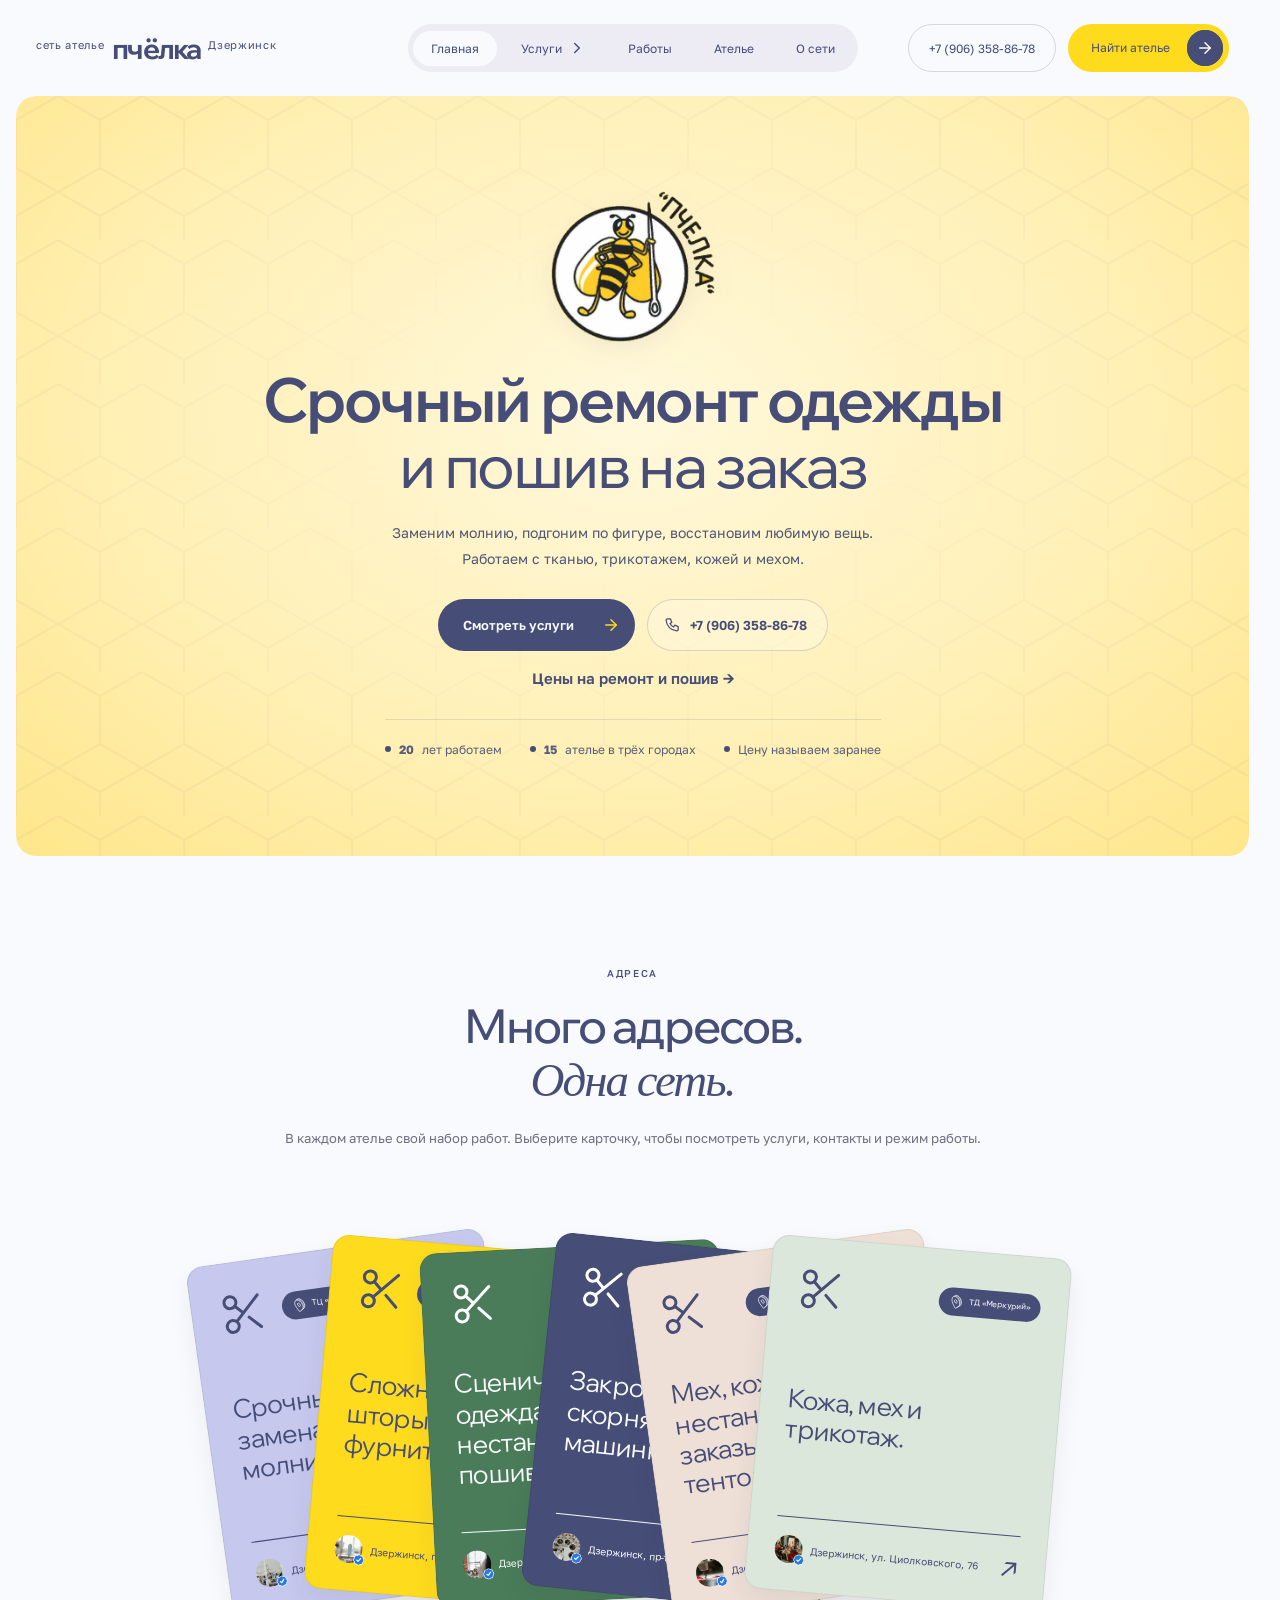
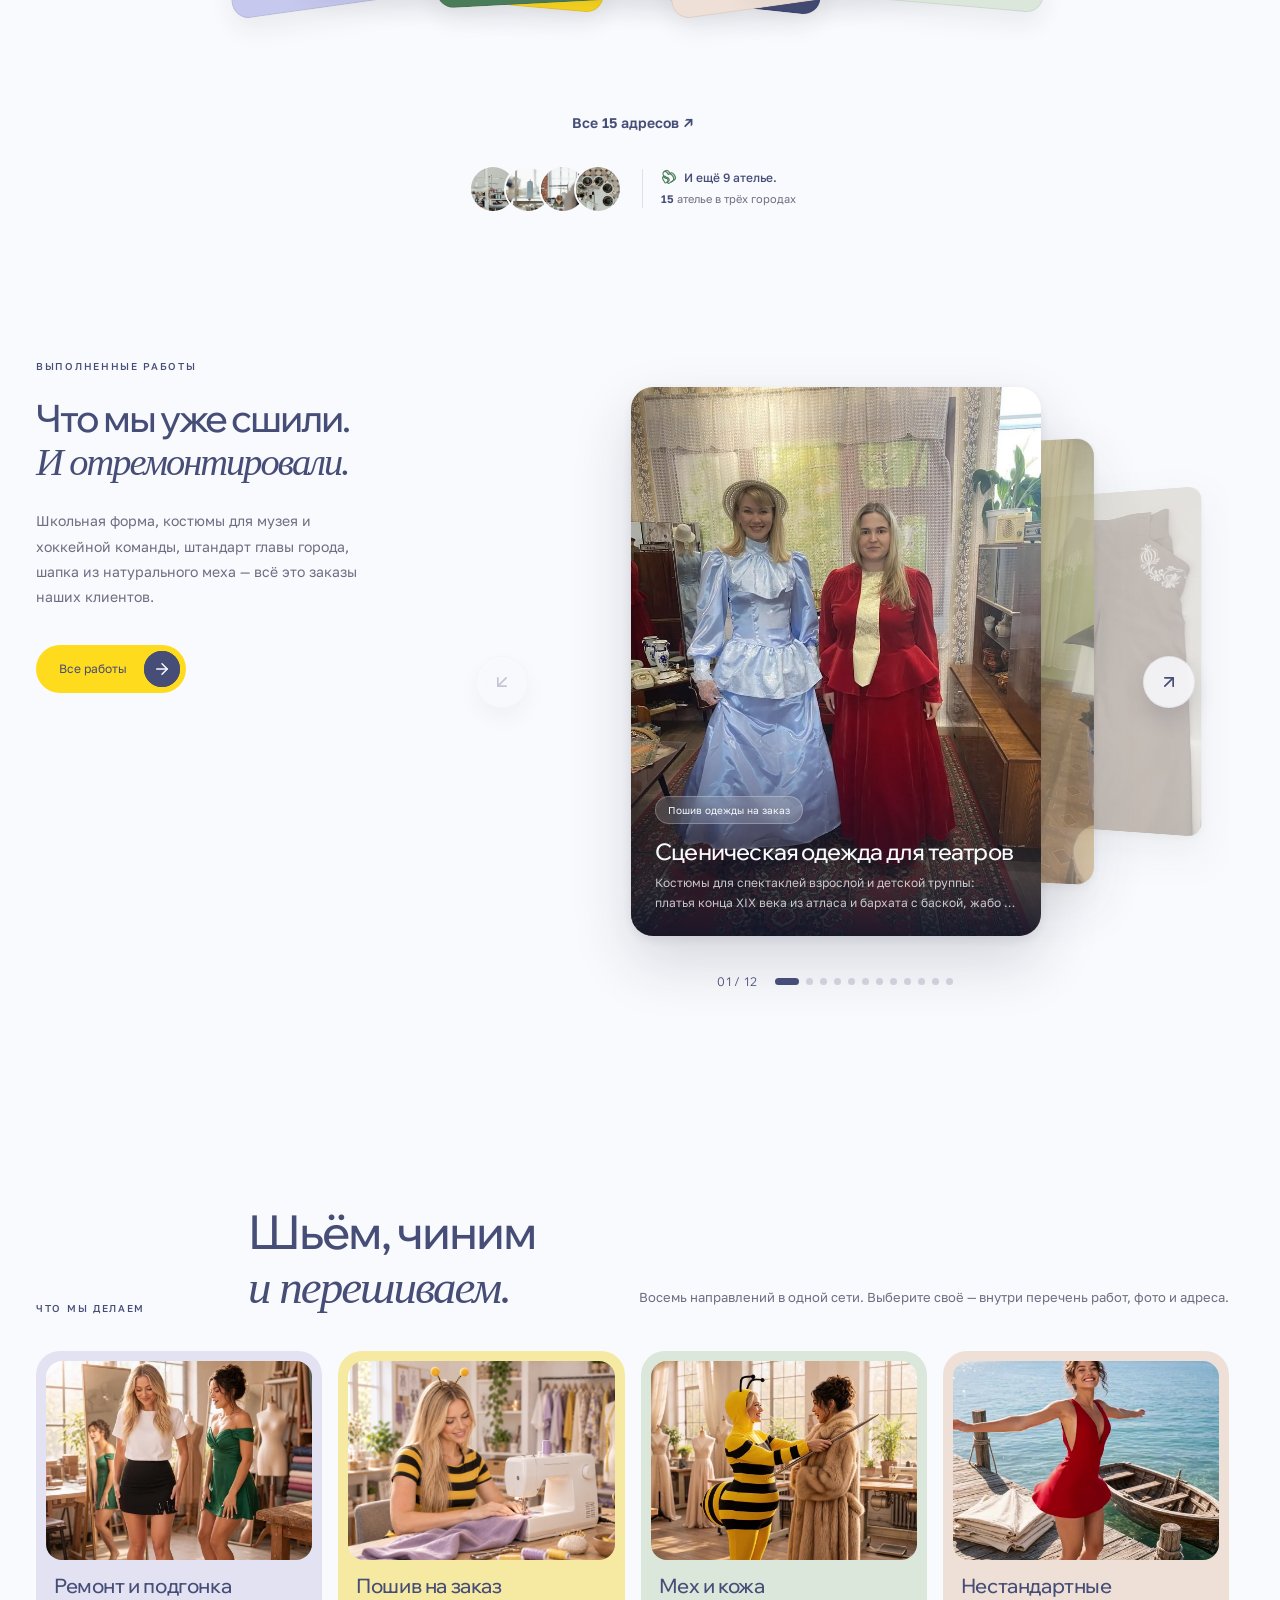
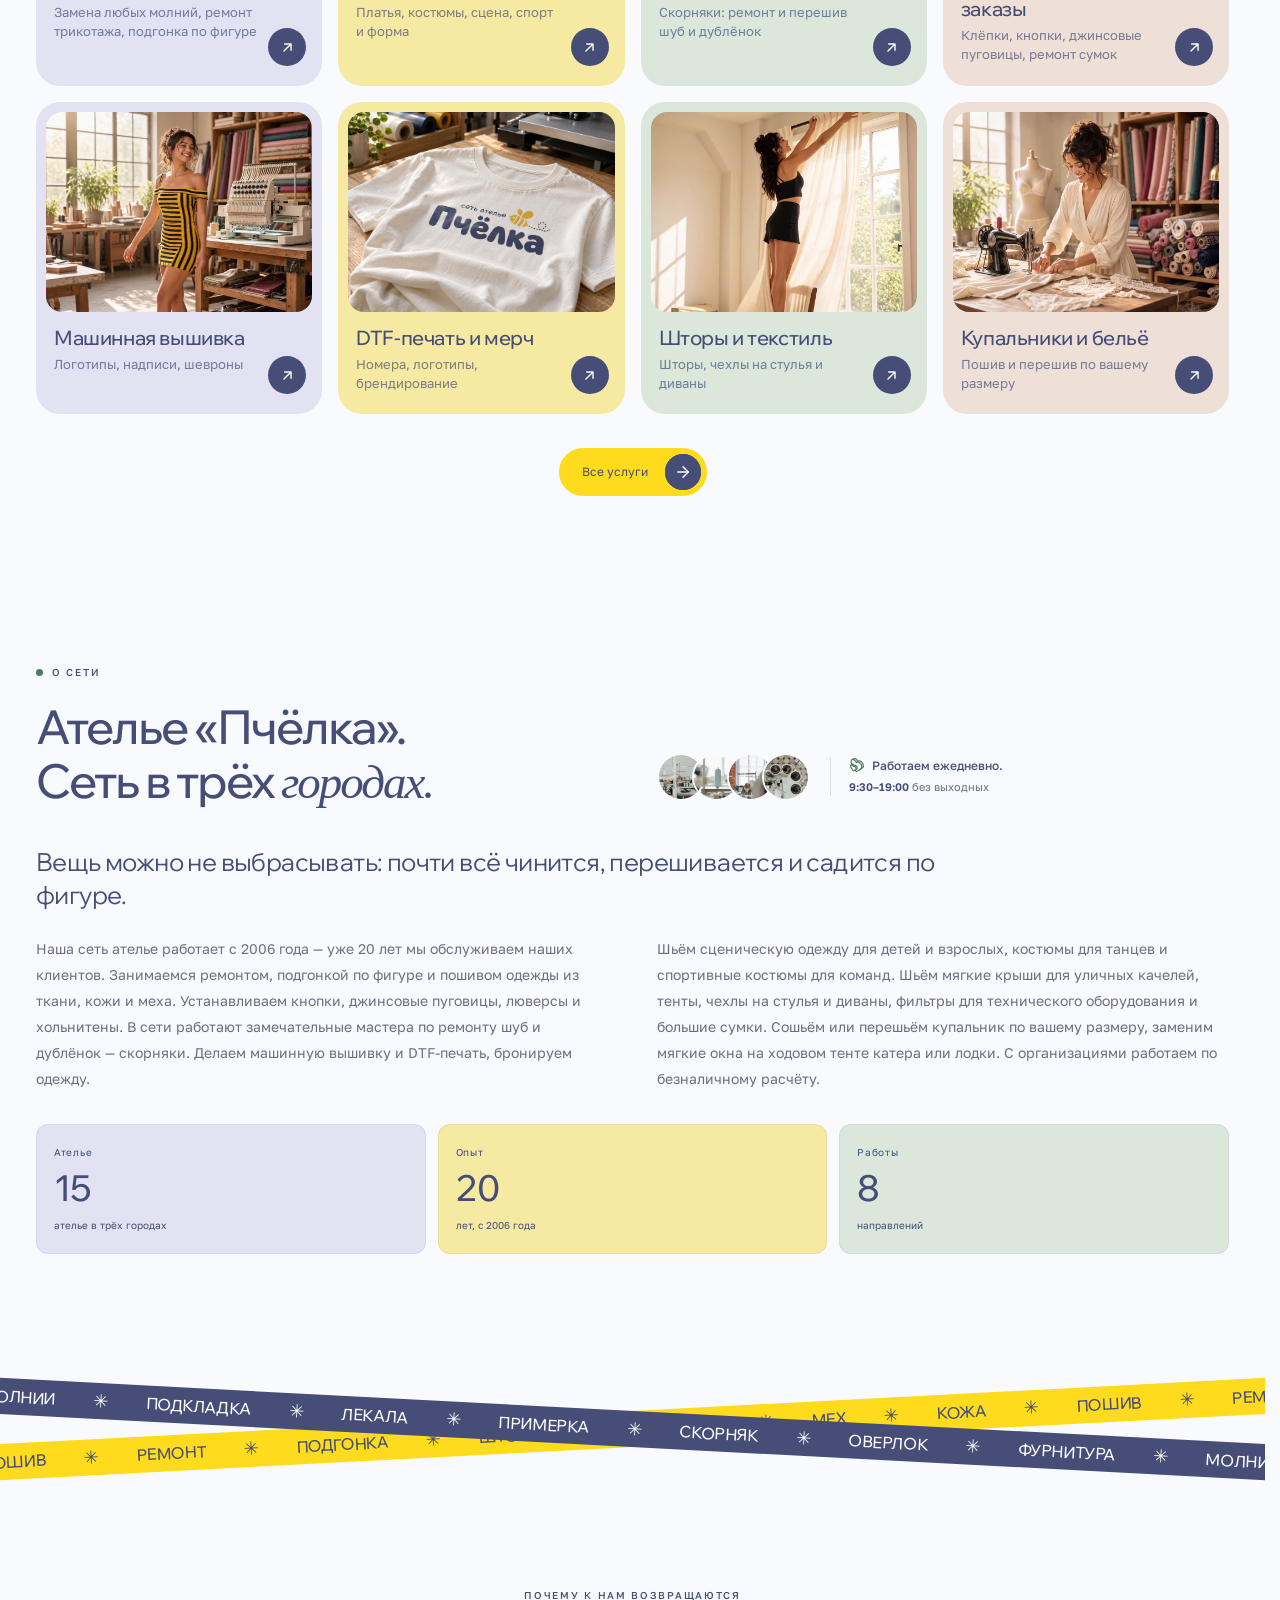
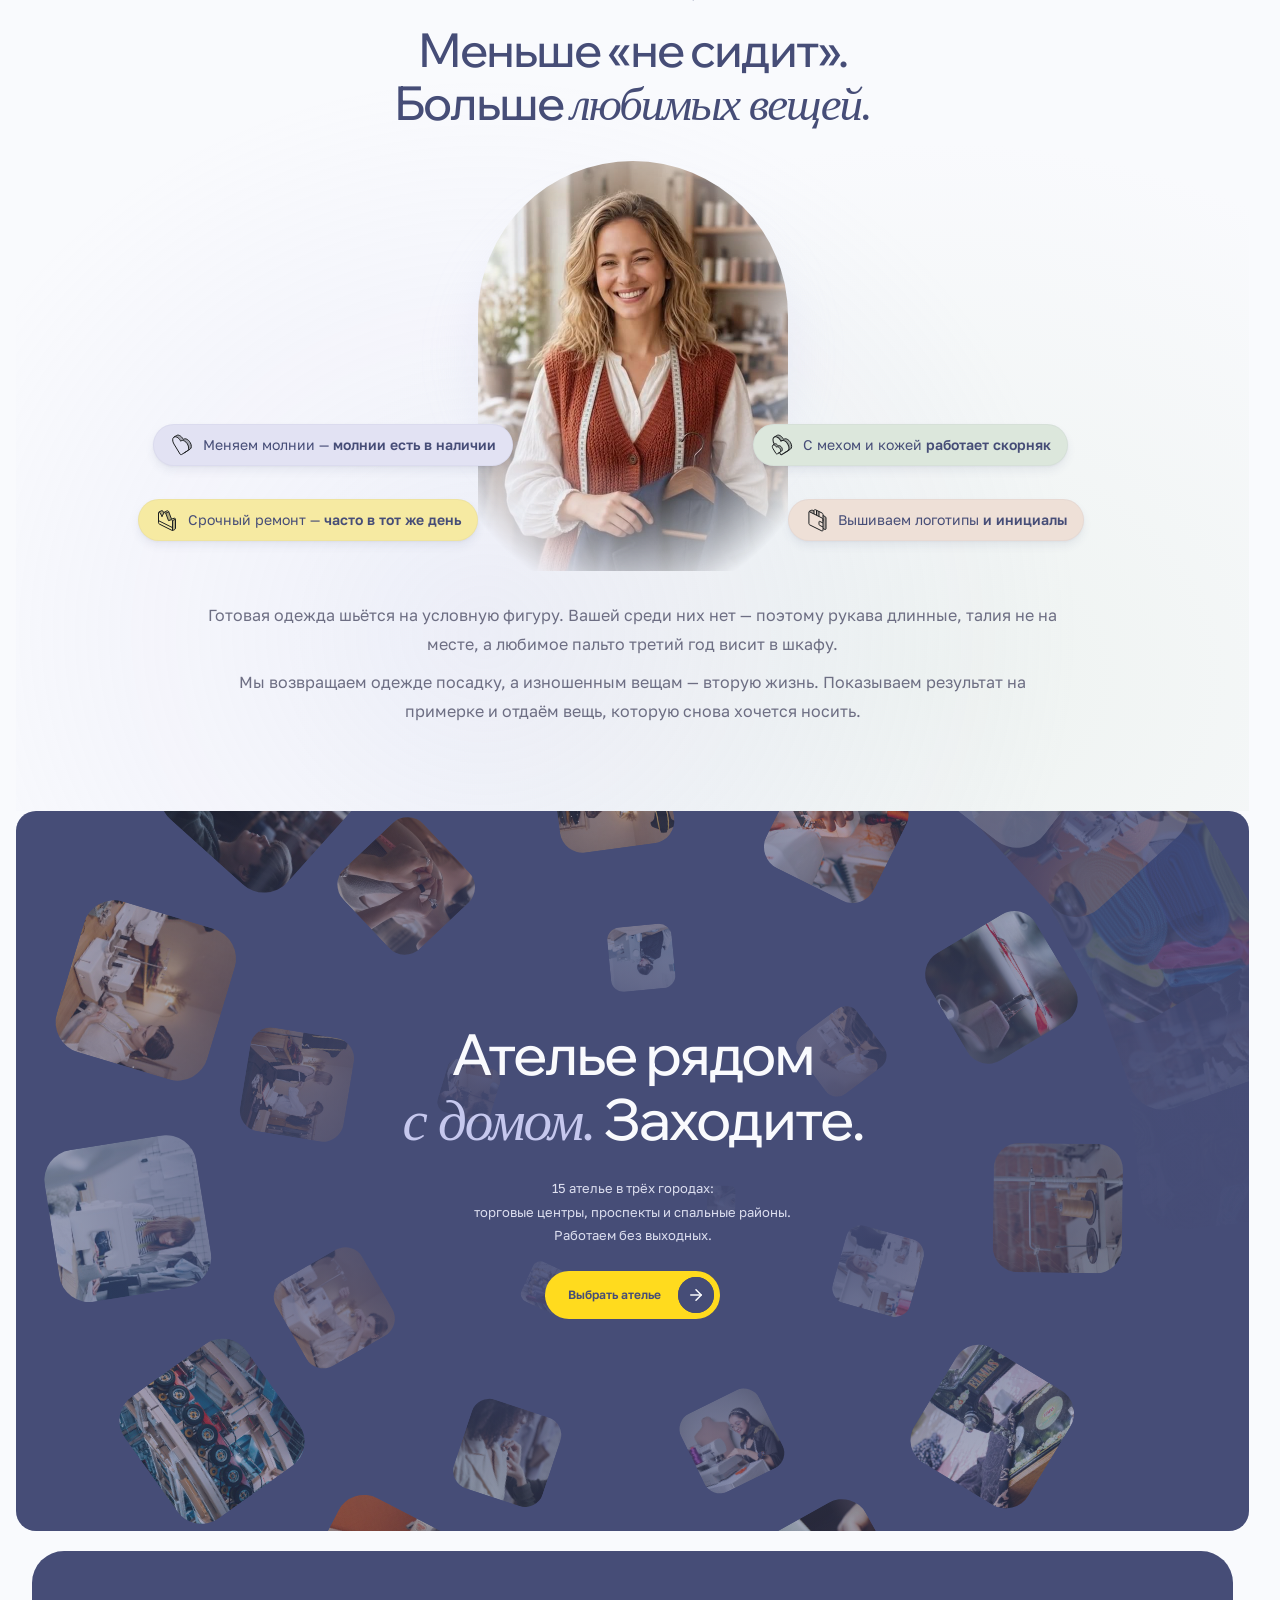
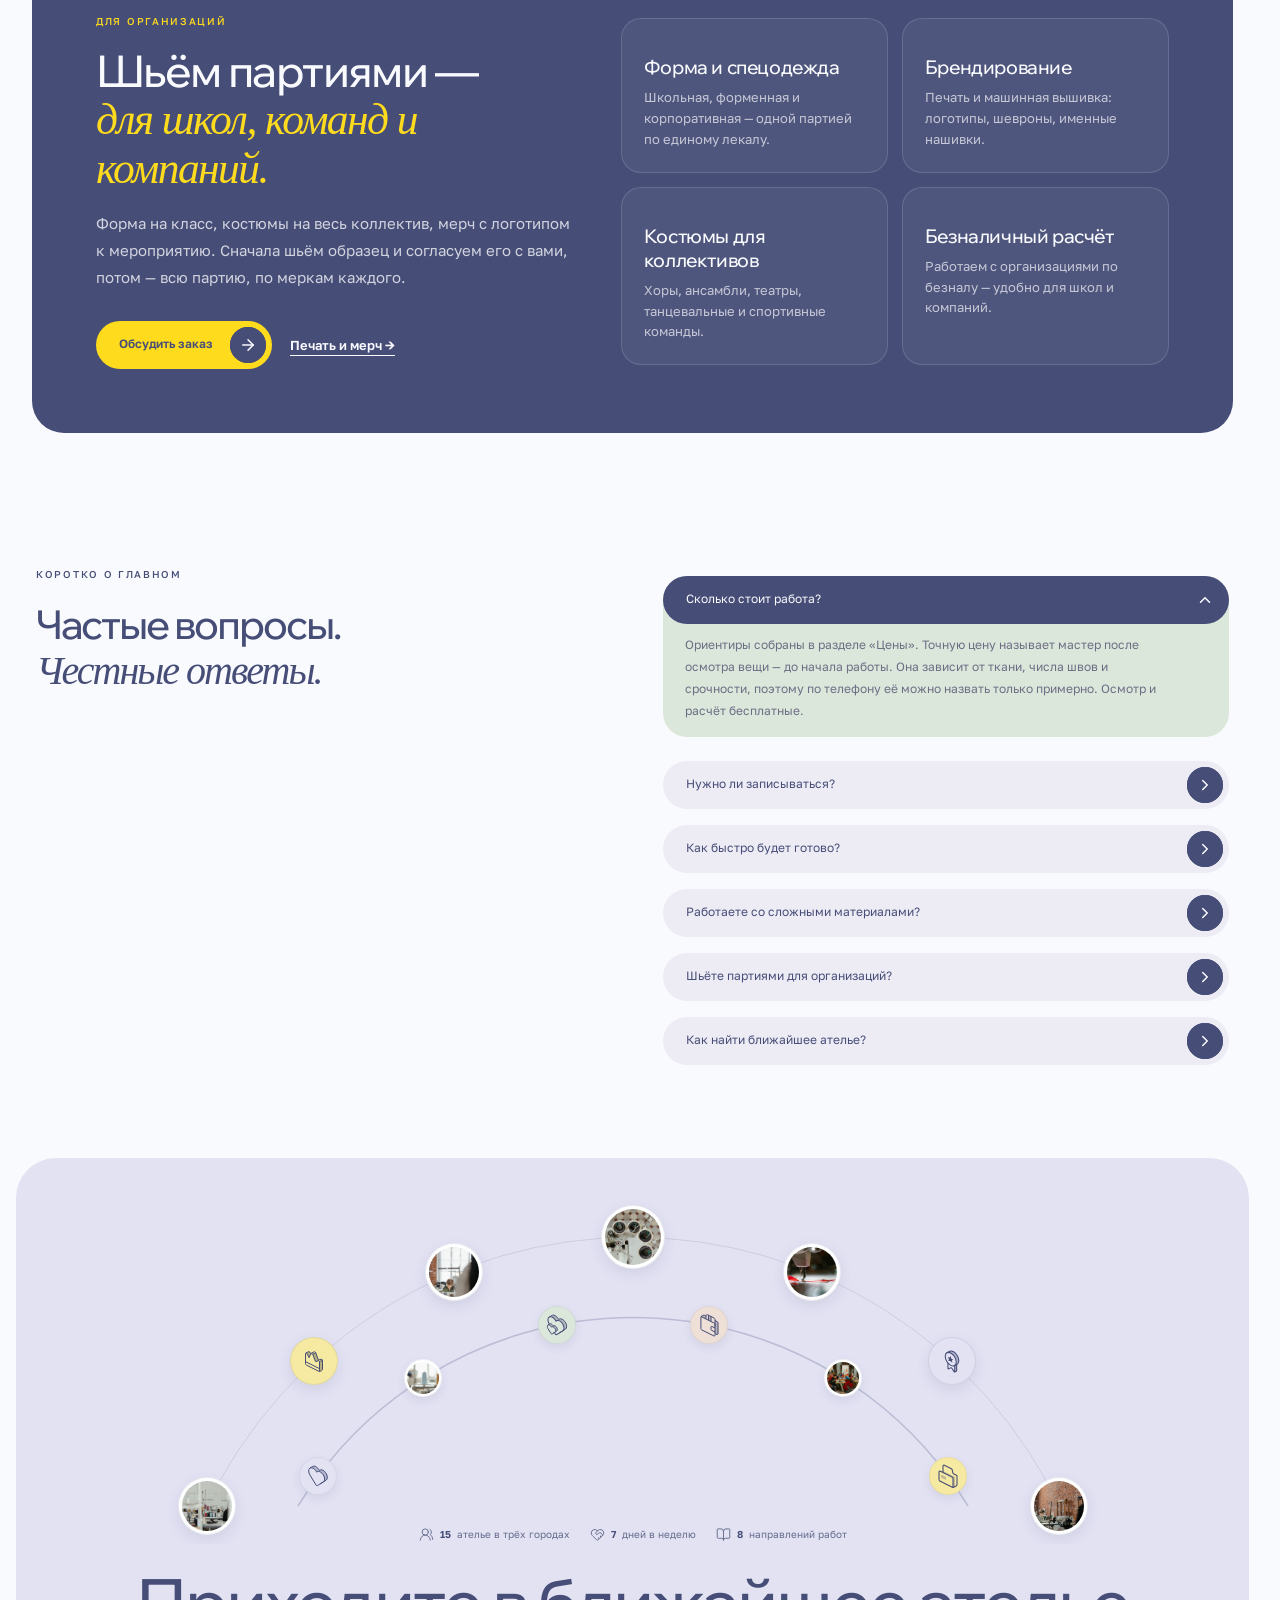
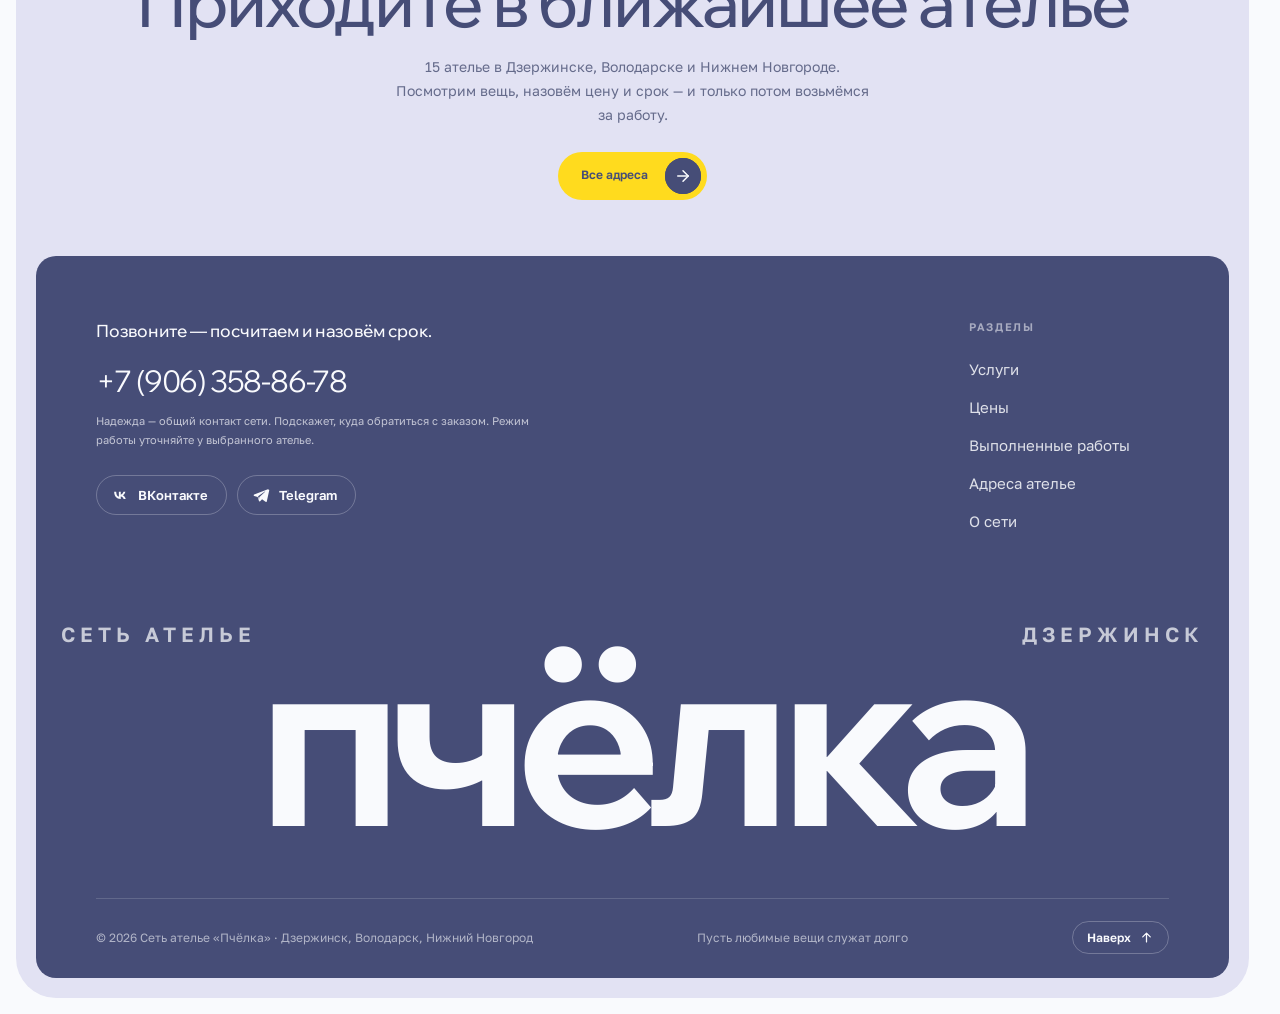
==== commit e802b1e1: "Keep mobile about-stat captions inside their cards" ====
--- a/index.html
+++ b/index.html
@@ -19,7 +19,7 @@
 <meta name="twitter:image" content="https://s5hyhbpftv-alt.github.io/pchelka-demo/assets/img/previews/home-v1.jpg"/>
 <meta name="twitter:image:alt" content="Ателье «Пчёлка» — Ремонт и пошив одежды"/>
 <!-- /Section link preview -->
-<meta name="description" content="Сеть из 15 ателье «Пчёлка» в Дзержинске, Володарске и Нижнем Новгороде: ремонт и подгонка одежды, пошив по меркам, мех и кожа, машинная вышивка, шторы. Цены, адреса и телефоны."/><link rel="stylesheet" href="assets/fixes.css?v=23"/><link rel="stylesheet" href="assets/home.css?v=8"/><link rel="stylesheet" href="assets/navigation.css?v=4"/><link rel="stylesheet" href="assets/content-update.css?v=3"/></head><body class="home-refined"><div><header class="site-header"><a class="logo" aria-label="Ателье «Пчёлка» — на главную" href="index.html"><span class="logo-dot">сеть ателье</span>пчёлка<span class="logo-dot">Дзержинск</span></a><nav class="site-header-menu " aria-label="Главное меню"><div class="site-menu-row"><a aria-current="page" href="index.html">Главная</a><button class="site-more-toggle" type="button" aria-expanded="false" aria-controls="site-more-pages">Услуги<svg xmlns="http://www.w3.org/2000/svg" width="18" height="18" viewBox="0 0 24 24" fill="none" stroke="currentColor" stroke-width="2" stroke-linecap="round" stroke-linejoin="round" class="lucide lucide-chevron-right accordion-chevron" aria-hidden="true"><path d="m9 18 6-6-6-6"></path></svg></button><a href="raboty.html">Работы</a><a href="ateleye.html">Ателье</a><a href="o-nas.html">О сети</a></div><div class="site-more-pages" id="site-more-pages" hidden><a href="uslugi.html">Все услуги</a><a href="uslugi/remont.html">Ремонт и подгонка одежды</a><a href="uslugi/poshiv.html">Пошив одежды на заказ</a><a href="uslugi/meh-kozha.html">Мех и кожа</a><a href="uslugi/spec.html">Нестандартные заказы и фурнитура</a><a href="uslugi/vyshivka.html">Машинная вышивка</a><a href="uslugi/pechat.html">Печать на одежде и мерч</a><a href="uslugi/shtory.html">Шторы и домашний текстиль</a><a href="uslugi/bele.html">Нижнее бельё на заказ</a></div></nav><div class="site-header-actions"><a class="site-sign-in" href="tel:+79063588678">+7 (906) 358-86-78</a><a href="ateleye.html" class="arrow-fill-button  "><span class="arrow-fill-surface" aria-hidden="true"></span><span class="arrow-fill-content">Найти ателье</span><span class="arrow-fill-icon" aria-hidden="true"><svg xmlns="http://www.w3.org/2000/svg" width="18" height="18" viewBox="0 0 24 24" fill="none" stroke="currentColor" stroke-width="2" stroke-linecap="round" stroke-linejoin="round" class="lucide lucide-arrow-right arrow-out" aria-hidden="true"><path d="M5 12h14"></path><path d="m12 5 7 7-7 7"></path></svg><svg xmlns="http://www.w3.org/2000/svg" width="18" height="18" viewBox="0 0 24 24" fill="none" stroke="currentColor" stroke-width="2" stroke-linecap="round" stroke-linejoin="round" class="lucide lucide-arrow-right arrow-in" aria-hidden="true"><path d="M5 12h14"></path><path d="m12 5 7 7-7 7"></path></svg></span></a></div></header><main><section class="hero reference-hero hero-static home-hero" id="top"><div class="hero-visual" aria-hidden="true"><span class="hero-comb"></span></div><div class="hero-copy"><img class="hero-logo" src="assets/img/logo-clear.png" alt="Ателье «Пчёлка»" width="747" height="685"/><h1>Срочный ремонт одежды<br/><span>и пошив на заказ</span></h1><p>Заменим молнию, подгоним по фигуре, восстановим любимую вещь.<br/>Работаем с тканью, трикотажем, кожей и мехом.</p><div class="hero-cta"><a href="uslugi.html" class="arrow-fill-button  button primary"><span class="arrow-fill-surface" aria-hidden="true"></span><span class="arrow-fill-content">Смотреть услуги</span><span class="arrow-fill-icon" aria-hidden="true"><svg xmlns="http://www.w3.org/2000/svg" width="18" height="18" viewBox="0 0 24 24" fill="none" stroke="currentColor" stroke-width="2" stroke-linecap="round" stroke-linejoin="round" class="lucide lucide-arrow-right arrow-out" aria-hidden="true"><path d="M5 12h14"></path><path d="m12 5 7 7-7 7"></path></svg><svg xmlns="http://www.w3.org/2000/svg" width="18" height="18" viewBox="0 0 24 24" fill="none" stroke="currentColor" stroke-width="2" stroke-linecap="round" stroke-linejoin="round" class="lucide lucide-arrow-right arrow-in" aria-hidden="true"><path d="M5 12h14"></path><path d="m12 5 7 7-7 7"></path></svg></span></a><a class="hero-call" href="tel:+79063588678"><svg viewBox="0 0 24 24" aria-hidden="true"><path d="M5 4h4l2 5-2.5 1.5a11 11 0 0 0 5 5L15 13l5 2v4a2 2 0 0 1-2 2A16 16 0 0 1 3 6a2 2 0 0 1 2-2"/></svg><span>+7 (906) 358-86-78</span></a></div><a class="home-price-link" href="uslugi.html#prices">Цены на ремонт и пошив →</a><ul class="hero-facts"><li><b>20</b> лет работаем</li><li><b>15</b> ателье в трёх городах</li><li>Цену называем заранее</li></ul></div></section><section class="social-proof section" aria-labelledby="points-heading"><div class="eyebrow">АДРЕСА</div><h2 id="points-heading">Много адресов.<br/><span class="serif-word">Одна сеть.</span></h2><p class="stories-intro">В каждом ателье свой набор работ. Выберите карточку, чтобы посмотреть услуги, контакты и режим работы.</p><div class="hover-stack" style="--card-count:6"><a href="ateleye.html#tochka-6" class="hover-stack-card" style="--card-bg:#c6c8ee;--card-color:#464d77;--city-bg:#464d77;--city-color:#fff;--quote-stroke:#464d77;--quote-fill:rgb(70 77 119 / .3);--card-index:0;--card-rotation:-8deg;transform:translate(0px, 0px) rotate(-8deg) scale(1);z-index:1" tabindex="0" aria-label="Ателье: ТЦ «Дзержинец» · ателье «Пчёлка», Дзержинск, пр-т Ленина, 66">
+<meta name="description" content="Сеть из 15 ателье «Пчёлка» в Дзержинске, Володарске и Нижнем Новгороде: ремонт и подгонка одежды, пошив по меркам, мех и кожа, машинная вышивка, шторы. Цены, адреса и телефоны."/><link rel="stylesheet" href="assets/fixes.css?v=23"/><link rel="stylesheet" href="assets/home.css?v=9"/><link rel="stylesheet" href="assets/navigation.css?v=4"/><link rel="stylesheet" href="assets/content-update.css?v=3"/></head><body class="home-refined"><div><header class="site-header"><a class="logo" aria-label="Ателье «Пчёлка» — на главную" href="index.html"><span class="logo-dot">сеть ателье</span>пчёлка<span class="logo-dot">Дзержинск</span></a><nav class="site-header-menu " aria-label="Главное меню"><div class="site-menu-row"><a aria-current="page" href="index.html">Главная</a><button class="site-more-toggle" type="button" aria-expanded="false" aria-controls="site-more-pages">Услуги<svg xmlns="http://www.w3.org/2000/svg" width="18" height="18" viewBox="0 0 24 24" fill="none" stroke="currentColor" stroke-width="2" stroke-linecap="round" stroke-linejoin="round" class="lucide lucide-chevron-right accordion-chevron" aria-hidden="true"><path d="m9 18 6-6-6-6"></path></svg></button><a href="raboty.html">Работы</a><a href="ateleye.html">Ателье</a><a href="o-nas.html">О сети</a></div><div class="site-more-pages" id="site-more-pages" hidden><a href="uslugi.html">Все услуги</a><a href="uslugi/remont.html">Ремонт и подгонка одежды</a><a href="uslugi/poshiv.html">Пошив одежды на заказ</a><a href="uslugi/meh-kozha.html">Мех и кожа</a><a href="uslugi/spec.html">Нестандартные заказы и фурнитура</a><a href="uslugi/vyshivka.html">Машинная вышивка</a><a href="uslugi/pechat.html">Печать на одежде и мерч</a><a href="uslugi/shtory.html">Шторы и домашний текстиль</a><a href="uslugi/bele.html">Нижнее бельё на заказ</a></div></nav><div class="site-header-actions"><a class="site-sign-in" href="tel:+79063588678">+7 (906) 358-86-78</a><a href="ateleye.html" class="arrow-fill-button  "><span class="arrow-fill-surface" aria-hidden="true"></span><span class="arrow-fill-content">Найти ателье</span><span class="arrow-fill-icon" aria-hidden="true"><svg xmlns="http://www.w3.org/2000/svg" width="18" height="18" viewBox="0 0 24 24" fill="none" stroke="currentColor" stroke-width="2" stroke-linecap="round" stroke-linejoin="round" class="lucide lucide-arrow-right arrow-out" aria-hidden="true"><path d="M5 12h14"></path><path d="m12 5 7 7-7 7"></path></svg><svg xmlns="http://www.w3.org/2000/svg" width="18" height="18" viewBox="0 0 24 24" fill="none" stroke="currentColor" stroke-width="2" stroke-linecap="round" stroke-linejoin="round" class="lucide lucide-arrow-right arrow-in" aria-hidden="true"><path d="M5 12h14"></path><path d="m12 5 7 7-7 7"></path></svg></span></a></div></header><main><section class="hero reference-hero hero-static home-hero" id="top"><div class="hero-visual" aria-hidden="true"><span class="hero-comb"></span></div><div class="hero-copy"><img class="hero-logo" src="assets/img/logo-clear.png" alt="Ателье «Пчёлка»" width="747" height="685"/><h1>Срочный ремонт одежды<br/><span>и пошив на заказ</span></h1><p>Заменим молнию, подгоним по фигуре, восстановим любимую вещь.<br/>Работаем с тканью, трикотажем, кожей и мехом.</p><div class="hero-cta"><a href="uslugi.html" class="arrow-fill-button  button primary"><span class="arrow-fill-surface" aria-hidden="true"></span><span class="arrow-fill-content">Смотреть услуги</span><span class="arrow-fill-icon" aria-hidden="true"><svg xmlns="http://www.w3.org/2000/svg" width="18" height="18" viewBox="0 0 24 24" fill="none" stroke="currentColor" stroke-width="2" stroke-linecap="round" stroke-linejoin="round" class="lucide lucide-arrow-right arrow-out" aria-hidden="true"><path d="M5 12h14"></path><path d="m12 5 7 7-7 7"></path></svg><svg xmlns="http://www.w3.org/2000/svg" width="18" height="18" viewBox="0 0 24 24" fill="none" stroke="currentColor" stroke-width="2" stroke-linecap="round" stroke-linejoin="round" class="lucide lucide-arrow-right arrow-in" aria-hidden="true"><path d="M5 12h14"></path><path d="m12 5 7 7-7 7"></path></svg></span></a><a class="hero-call" href="tel:+79063588678"><svg viewBox="0 0 24 24" aria-hidden="true"><path d="M5 4h4l2 5-2.5 1.5a11 11 0 0 0 5 5L15 13l5 2v4a2 2 0 0 1-2 2A16 16 0 0 1 3 6a2 2 0 0 1 2-2"/></svg><span>+7 (906) 358-86-78</span></a></div><a class="home-price-link" href="uslugi.html#prices">Цены на ремонт и пошив →</a><ul class="hero-facts"><li><b>20</b> лет работаем</li><li><b>15</b> ателье в трёх городах</li><li>Цену называем заранее</li></ul></div></section><section class="social-proof section" aria-labelledby="points-heading"><div class="eyebrow">АДРЕСА</div><h2 id="points-heading">Много адресов.<br/><span class="serif-word">Одна сеть.</span></h2><p class="stories-intro">В каждом ателье свой набор работ. Выберите карточку, чтобы посмотреть услуги, контакты и режим работы.</p><div class="hover-stack" style="--card-count:6"><a href="ateleye.html#tochka-6" class="hover-stack-card" style="--card-bg:#c6c8ee;--card-color:#464d77;--city-bg:#464d77;--city-color:#fff;--quote-stroke:#464d77;--quote-fill:rgb(70 77 119 / .3);--card-index:0;--card-rotation:-8deg;transform:translate(0px, 0px) rotate(-8deg) scale(1);z-index:1" tabindex="0" aria-label="Ателье: ТЦ «Дзержинец» · ателье «Пчёлка», Дзержинск, пр-т Ленина, 66">
 <div class="stack-card-top"><span class="testimonial-quote-icon"><svg width="26" height="26" viewBox="0 0 24 24" fill="none" stroke="currentColor" stroke-width="1.5" stroke-linecap="round" stroke-linejoin="round" aria-hidden="true"><circle cx="6" cy="6" r="3"/><circle cx="6" cy="18" r="3"/><path d="M20 4 8.1 15.9M14.5 14.5 20 20M8.1 8.1 12 12"/></svg></span><span class="stack-card-city"><svg class="stack-city-pin" width="16" height="16" viewBox="0 0 24 24" xmlns="http://www.w3.org/2000/svg" aria-hidden="true"><g fill="none" class="nc-icon-wrapper"><path d="M9.99309 2.50293L7.91699 3.91232L10.9409 4.90324L13.2886 6.65476L14.9071 9.37863L16.1954 12.1329L16.5261 15.283L15.9451 18.3399L17.6498 17.3876L19.0306 15.1401L18.7286 10.6763L17.238 6.98691L13.9958 3.4466L11.9623 2.7618L9.99309 2.50293Z" fill="currentColor" fill-opacity=".3"></path><path d="M6.38237 4.677C3.99452 6.25186 3.92133 10.799 6.2189 14.8333L10.1148 21.6742C10.2579 21.9253 10.5834 22.0033 10.8246 21.8442L14.7026 19.2865C17.0904 17.7117 17.1636 13.1646 14.8661 9.13026C12.5685 5.09594 8.77022 3.10215 6.38237 4.677Z" stroke="currentColor"></path><path d="M13.0755 20.3614L17.2555 17.6484C19.6433 16.0735 19.7165 11.5264 17.419 7.49207C15.1214 3.45775 11.3231 1.46397 8.93526 3.03882L8.57279 3.27129L7.84784 3.73597L6.39795 4.66534" stroke="currentColor"></path><path d="M8.44321 10.4884C8.50068 9.16005 9.48713 8.59788 10.6465 9.23279C11.8059 9.86771 12.6991 11.4593 12.6417 12.7877C12.5842 14.1161 11.5977 14.6782 10.4384 14.0433C9.27899 13.4084 8.38573 11.8168 8.44321 10.4884Z" stroke="currentColor"></path></g></svg>ТЦ «Дзержинец» · ателье «Пчёлка»</span></div>
 <blockquote>Срочный ремонт и замена молний — молнии в наличии.</blockquote>
 <div class="stack-card-footer"><span class="stack-card-author"><span class="stack-card-avatar">
--- a/assets/home.css
+++ b/assets/home.css
@@ -265,7 +265,14 @@
   .home-refined .do-card:hover { transform: none; box-shadow: none; }
   .home-refined .about-stats { gap: 8px; }
   .home-refined .about-stats > div { padding: 14px 12px; }
-  .home-refined .about-stats dd > span { font-size: 11px; line-height: 1.4; }
+  .home-refined .about-stats dd > span {
+    min-width: 0;
+    font-size: 11px;
+    line-height: 1.4;
+    -webkit-hyphens: auto;
+    hyphens: auto;
+    overflow-wrap: break-word;
+  }
 }
 
 @media (max-width: 360px) {
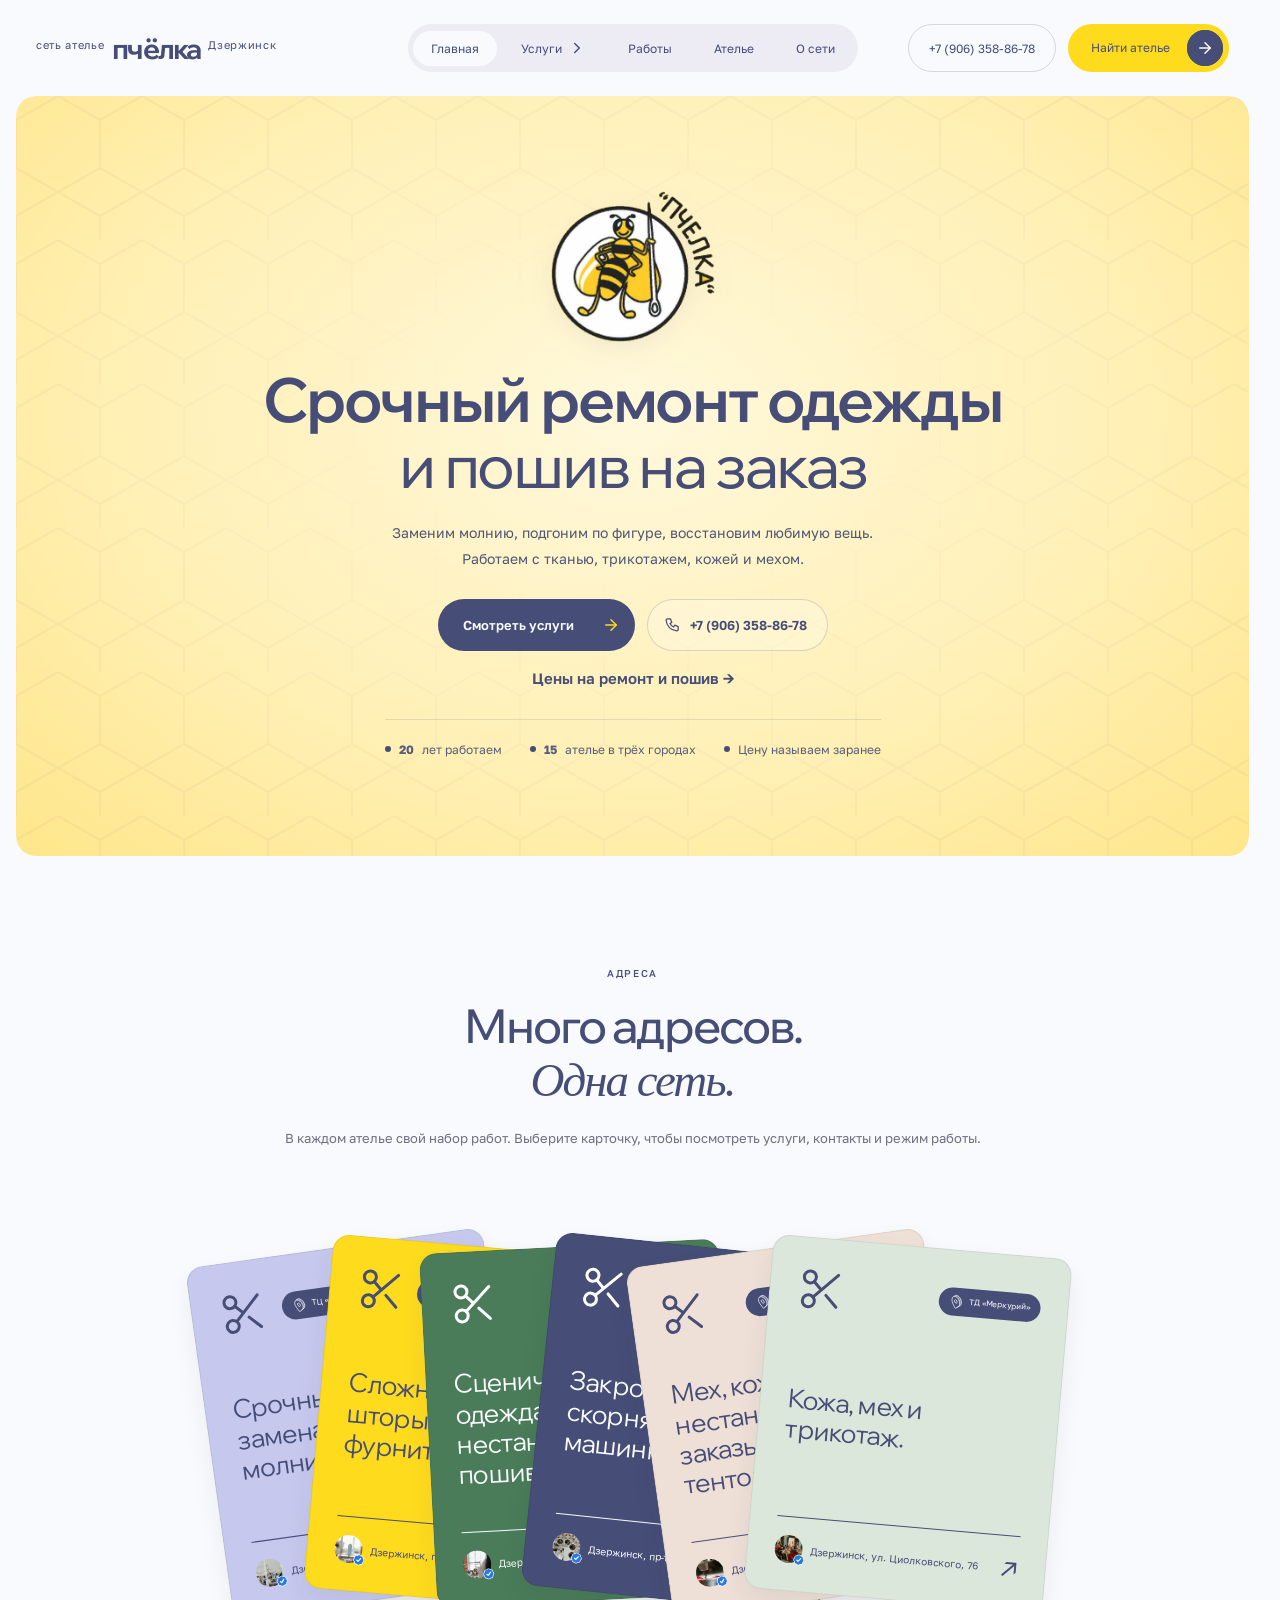
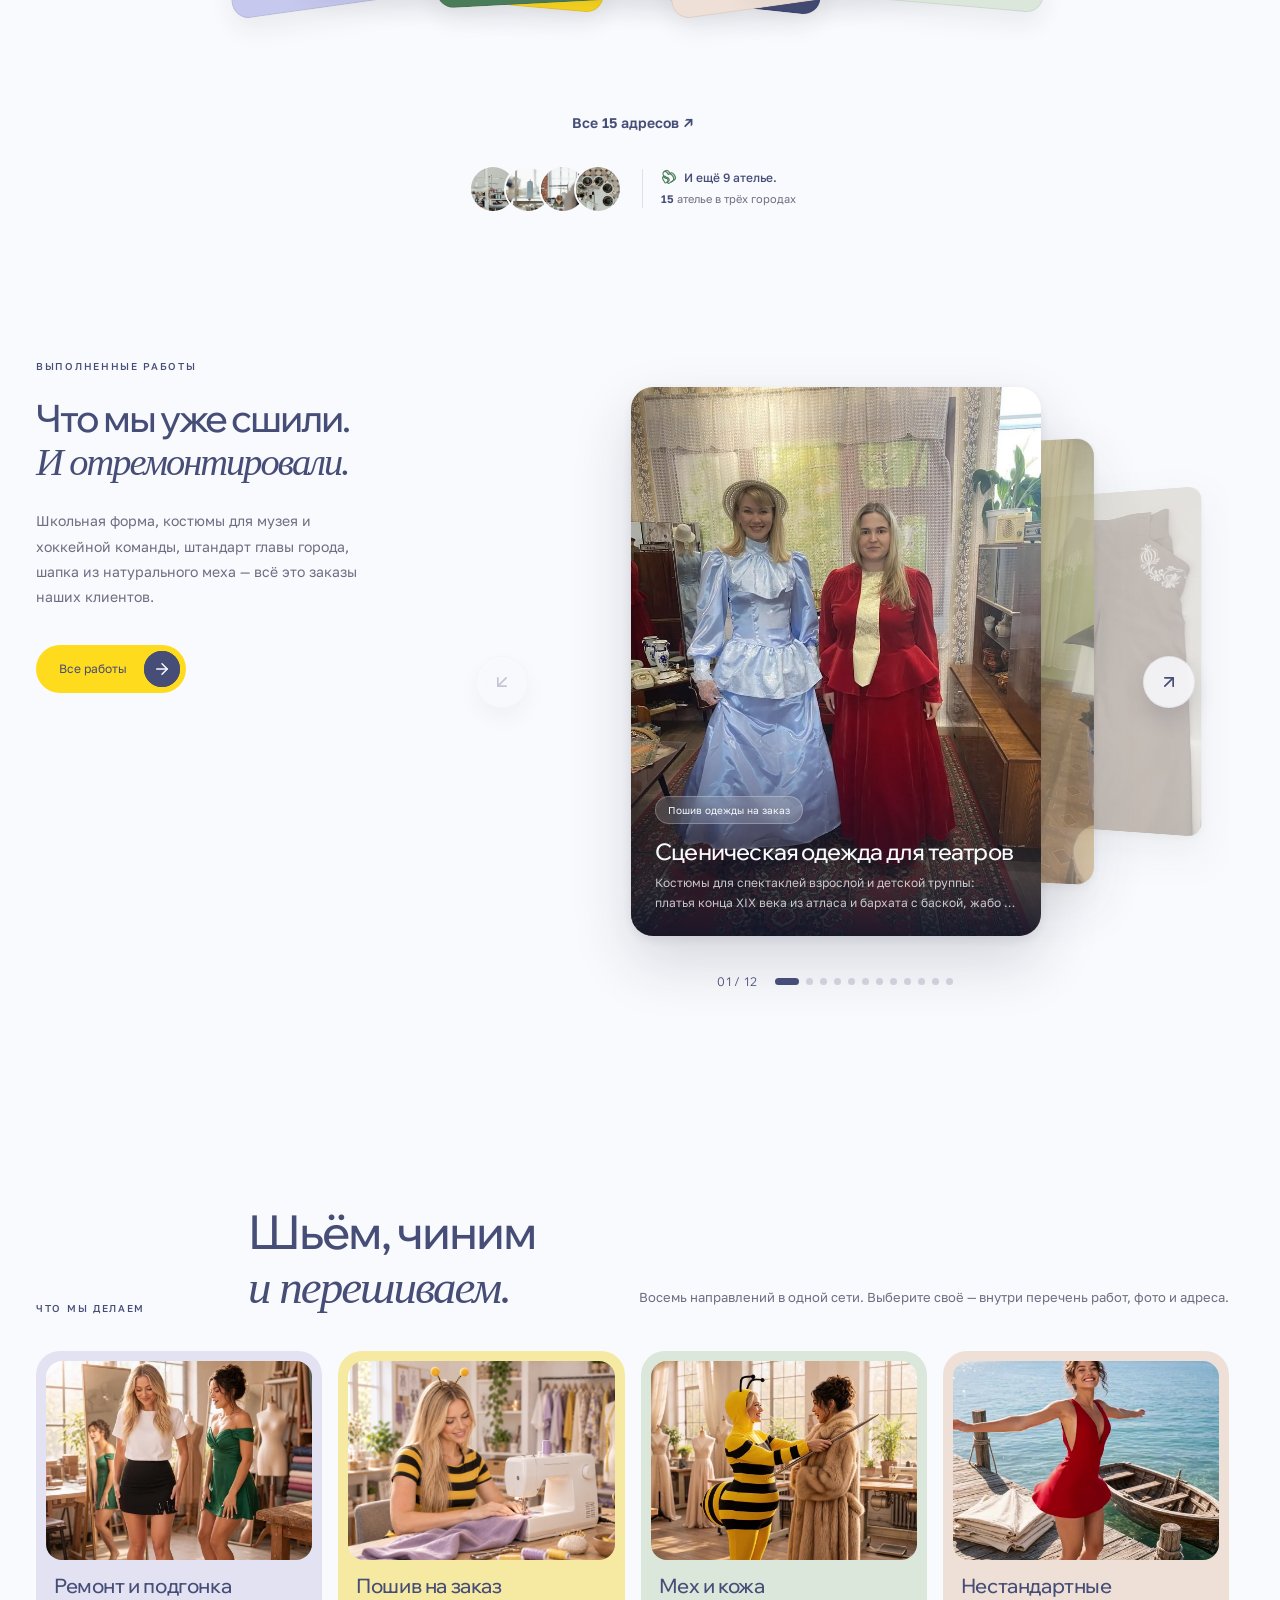
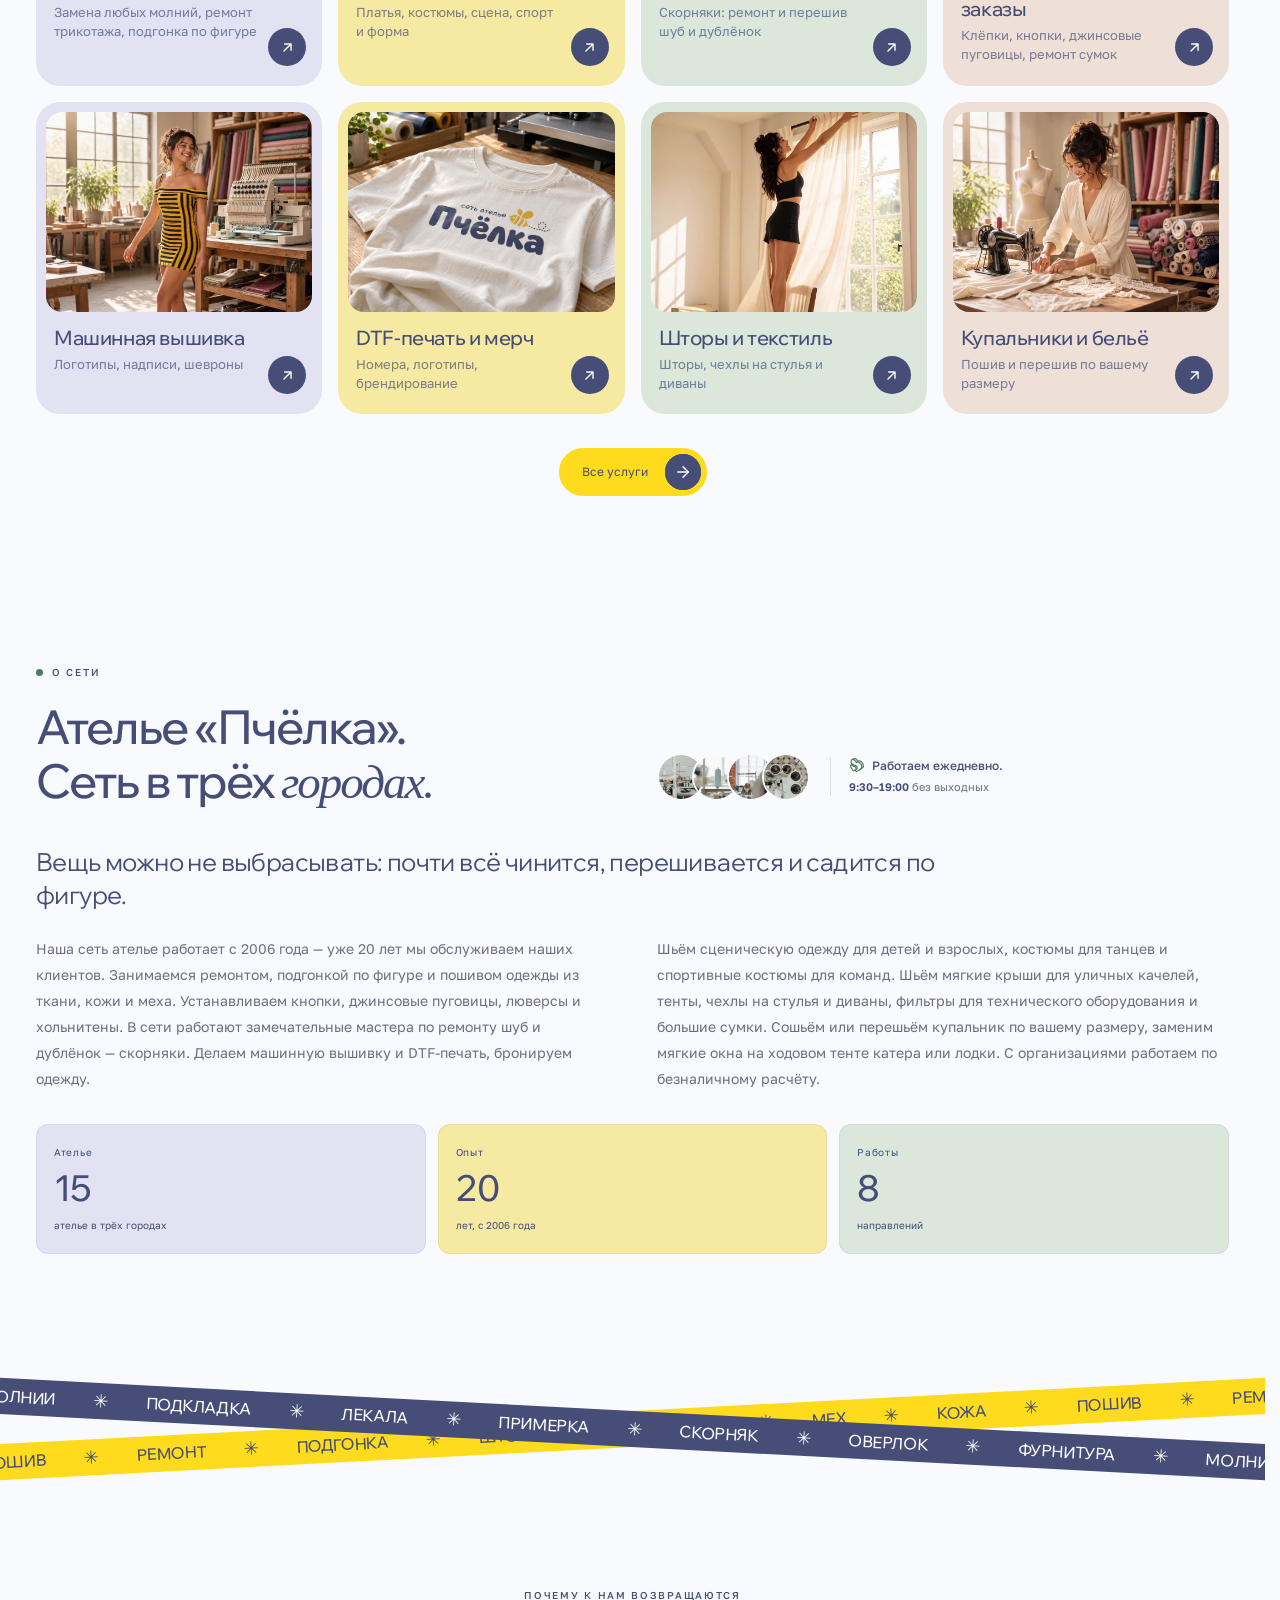
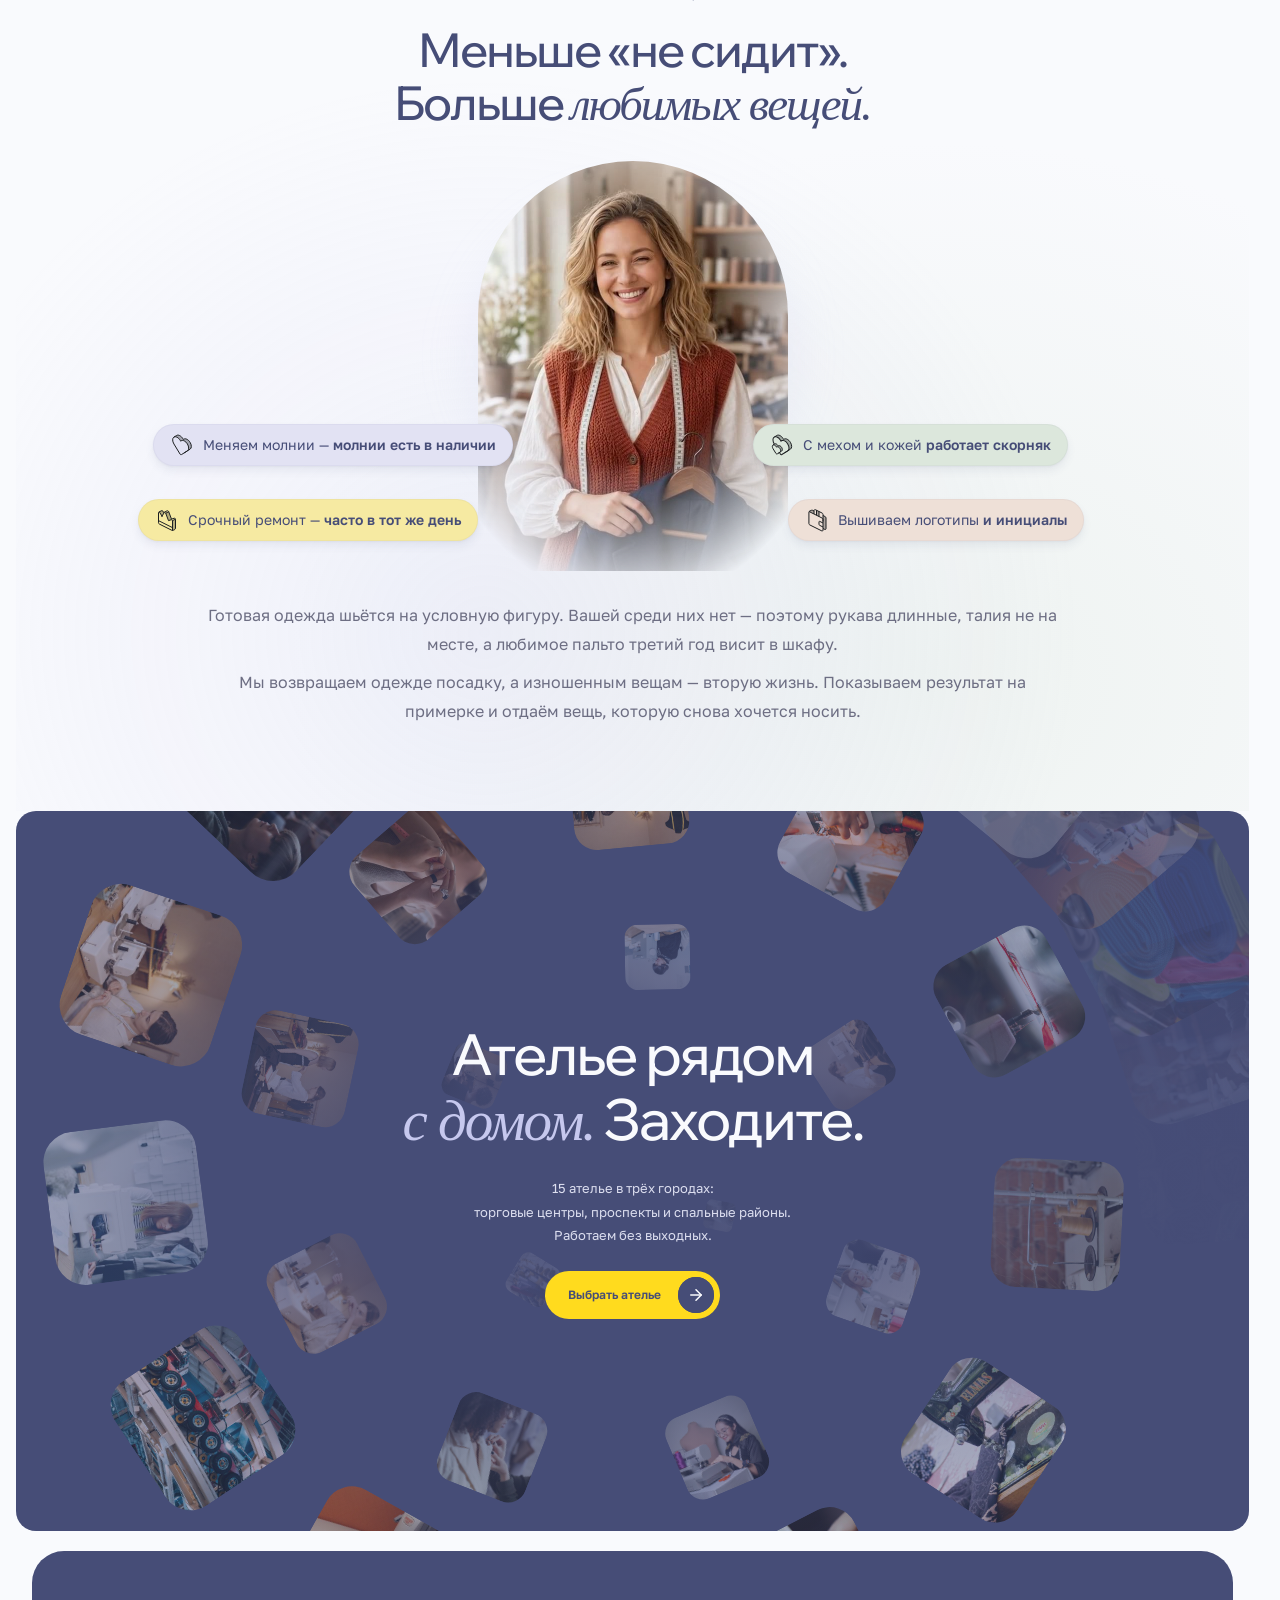
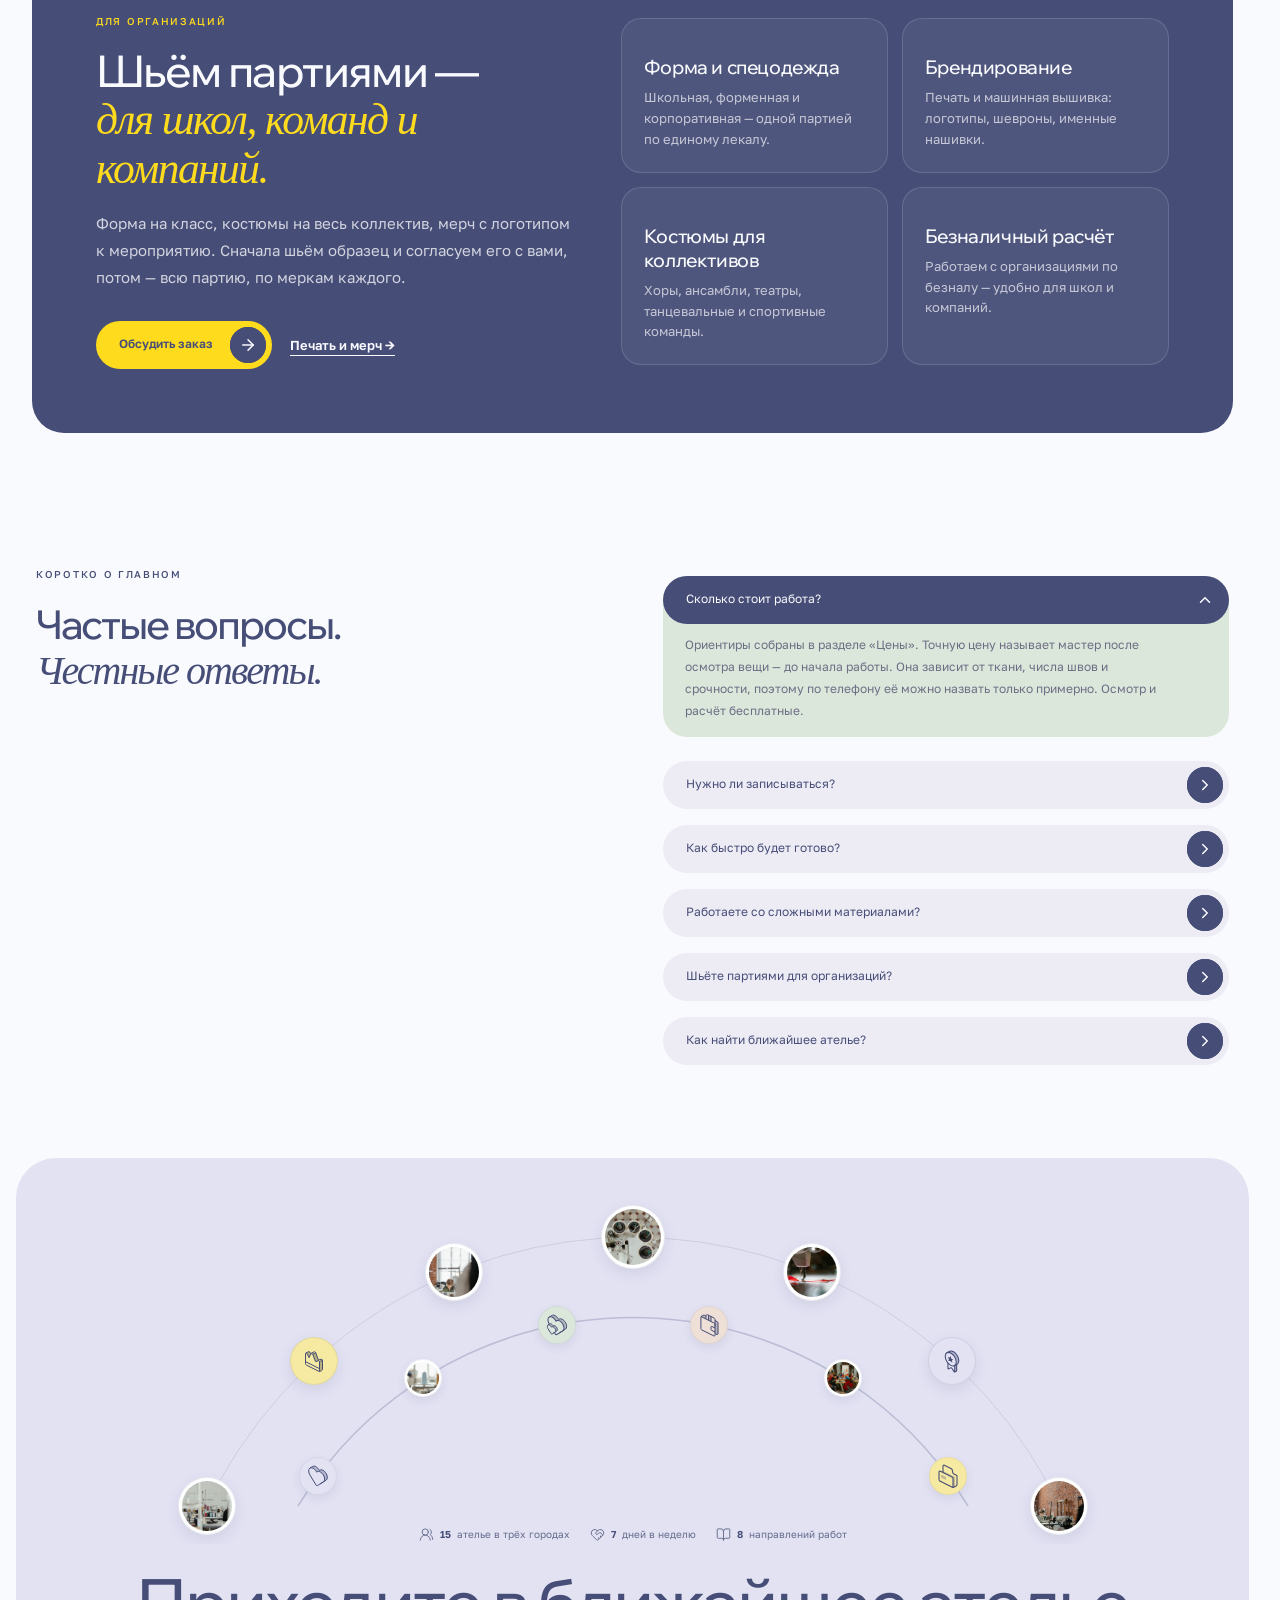
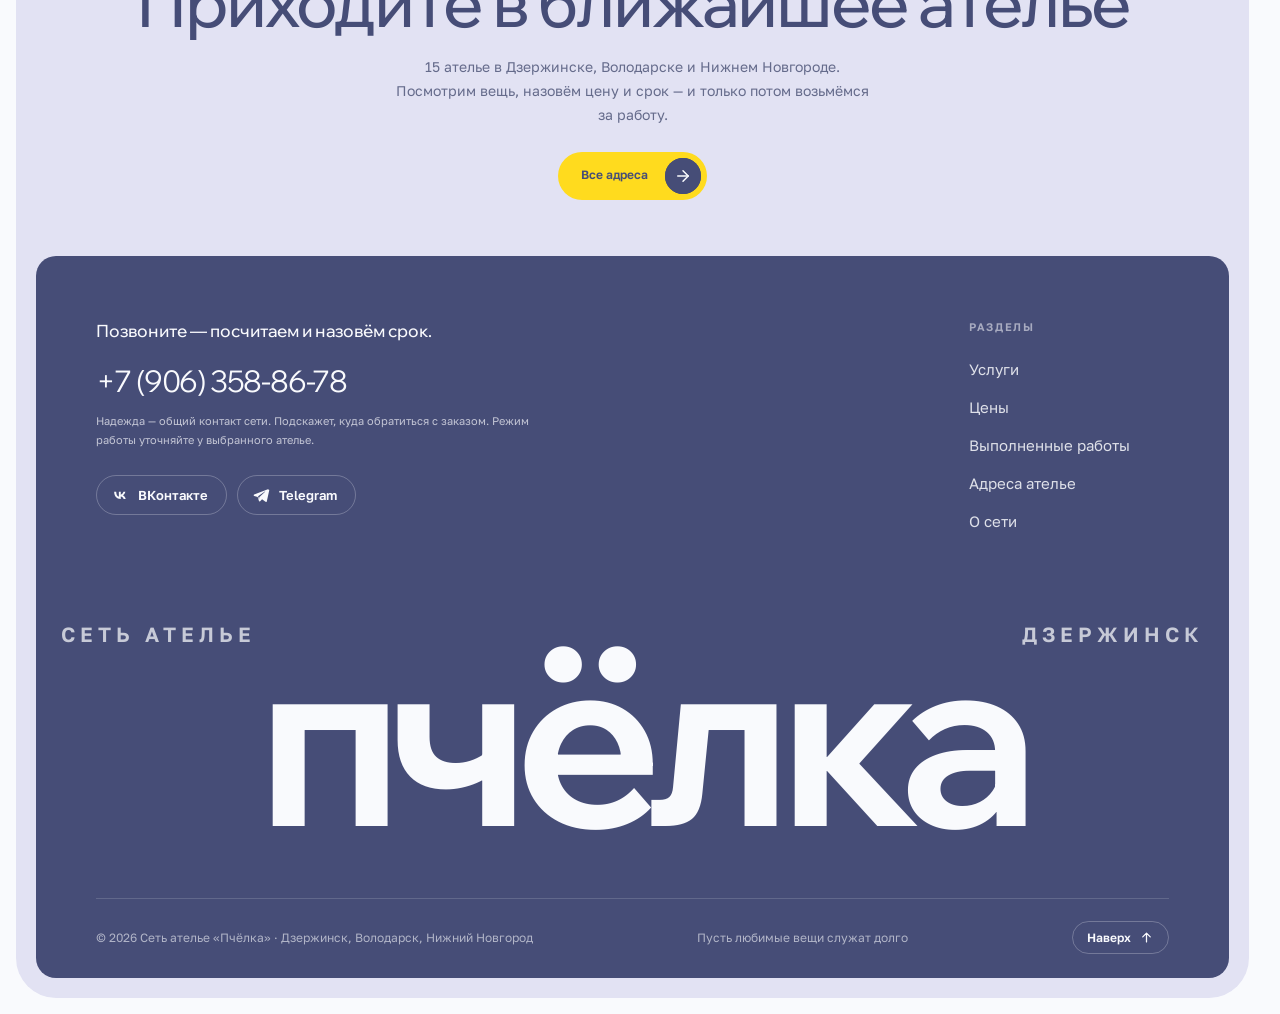
==== commit b6b1efd2: "Align titles, numbers and captions across about cards" ====
--- a/index.html
+++ b/index.html
@@ -19,7 +19,7 @@
 <meta name="twitter:image" content="https://s5hyhbpftv-alt.github.io/pchelka-demo/assets/img/previews/home-v1.jpg"/>
 <meta name="twitter:image:alt" content="Ателье «Пчёлка» — Ремонт и пошив одежды"/>
 <!-- /Section link preview -->
-<meta name="description" content="Сеть из 15 ателье «Пчёлка» в Дзержинске, Володарске и Нижнем Новгороде: ремонт и подгонка одежды, пошив по меркам, мех и кожа, машинная вышивка, шторы. Цены, адреса и телефоны."/><link rel="stylesheet" href="assets/fixes.css?v=23"/><link rel="stylesheet" href="assets/home.css?v=9"/><link rel="stylesheet" href="assets/navigation.css?v=4"/><link rel="stylesheet" href="assets/content-update.css?v=3"/></head><body class="home-refined"><div><header class="site-header"><a class="logo" aria-label="Ателье «Пчёлка» — на главную" href="index.html"><span class="logo-dot">сеть ателье</span>пчёлка<span class="logo-dot">Дзержинск</span></a><nav class="site-header-menu " aria-label="Главное меню"><div class="site-menu-row"><a aria-current="page" href="index.html">Главная</a><button class="site-more-toggle" type="button" aria-expanded="false" aria-controls="site-more-pages">Услуги<svg xmlns="http://www.w3.org/2000/svg" width="18" height="18" viewBox="0 0 24 24" fill="none" stroke="currentColor" stroke-width="2" stroke-linecap="round" stroke-linejoin="round" class="lucide lucide-chevron-right accordion-chevron" aria-hidden="true"><path d="m9 18 6-6-6-6"></path></svg></button><a href="raboty.html">Работы</a><a href="ateleye.html">Ателье</a><a href="o-nas.html">О сети</a></div><div class="site-more-pages" id="site-more-pages" hidden><a href="uslugi.html">Все услуги</a><a href="uslugi/remont.html">Ремонт и подгонка одежды</a><a href="uslugi/poshiv.html">Пошив одежды на заказ</a><a href="uslugi/meh-kozha.html">Мех и кожа</a><a href="uslugi/spec.html">Нестандартные заказы и фурнитура</a><a href="uslugi/vyshivka.html">Машинная вышивка</a><a href="uslugi/pechat.html">Печать на одежде и мерч</a><a href="uslugi/shtory.html">Шторы и домашний текстиль</a><a href="uslugi/bele.html">Нижнее бельё на заказ</a></div></nav><div class="site-header-actions"><a class="site-sign-in" href="tel:+79063588678">+7 (906) 358-86-78</a><a href="ateleye.html" class="arrow-fill-button  "><span class="arrow-fill-surface" aria-hidden="true"></span><span class="arrow-fill-content">Найти ателье</span><span class="arrow-fill-icon" aria-hidden="true"><svg xmlns="http://www.w3.org/2000/svg" width="18" height="18" viewBox="0 0 24 24" fill="none" stroke="currentColor" stroke-width="2" stroke-linecap="round" stroke-linejoin="round" class="lucide lucide-arrow-right arrow-out" aria-hidden="true"><path d="M5 12h14"></path><path d="m12 5 7 7-7 7"></path></svg><svg xmlns="http://www.w3.org/2000/svg" width="18" height="18" viewBox="0 0 24 24" fill="none" stroke="currentColor" stroke-width="2" stroke-linecap="round" stroke-linejoin="round" class="lucide lucide-arrow-right arrow-in" aria-hidden="true"><path d="M5 12h14"></path><path d="m12 5 7 7-7 7"></path></svg></span></a></div></header><main><section class="hero reference-hero hero-static home-hero" id="top"><div class="hero-visual" aria-hidden="true"><span class="hero-comb"></span></div><div class="hero-copy"><img class="hero-logo" src="assets/img/logo-clear.png" alt="Ателье «Пчёлка»" width="747" height="685"/><h1>Срочный ремонт одежды<br/><span>и пошив на заказ</span></h1><p>Заменим молнию, подгоним по фигуре, восстановим любимую вещь.<br/>Работаем с тканью, трикотажем, кожей и мехом.</p><div class="hero-cta"><a href="uslugi.html" class="arrow-fill-button  button primary"><span class="arrow-fill-surface" aria-hidden="true"></span><span class="arrow-fill-content">Смотреть услуги</span><span class="arrow-fill-icon" aria-hidden="true"><svg xmlns="http://www.w3.org/2000/svg" width="18" height="18" viewBox="0 0 24 24" fill="none" stroke="currentColor" stroke-width="2" stroke-linecap="round" stroke-linejoin="round" class="lucide lucide-arrow-right arrow-out" aria-hidden="true"><path d="M5 12h14"></path><path d="m12 5 7 7-7 7"></path></svg><svg xmlns="http://www.w3.org/2000/svg" width="18" height="18" viewBox="0 0 24 24" fill="none" stroke="currentColor" stroke-width="2" stroke-linecap="round" stroke-linejoin="round" class="lucide lucide-arrow-right arrow-in" aria-hidden="true"><path d="M5 12h14"></path><path d="m12 5 7 7-7 7"></path></svg></span></a><a class="hero-call" href="tel:+79063588678"><svg viewBox="0 0 24 24" aria-hidden="true"><path d="M5 4h4l2 5-2.5 1.5a11 11 0 0 0 5 5L15 13l5 2v4a2 2 0 0 1-2 2A16 16 0 0 1 3 6a2 2 0 0 1 2-2"/></svg><span>+7 (906) 358-86-78</span></a></div><a class="home-price-link" href="uslugi.html#prices">Цены на ремонт и пошив →</a><ul class="hero-facts"><li><b>20</b> лет работаем</li><li><b>15</b> ателье в трёх городах</li><li>Цену называем заранее</li></ul></div></section><section class="social-proof section" aria-labelledby="points-heading"><div class="eyebrow">АДРЕСА</div><h2 id="points-heading">Много адресов.<br/><span class="serif-word">Одна сеть.</span></h2><p class="stories-intro">В каждом ателье свой набор работ. Выберите карточку, чтобы посмотреть услуги, контакты и режим работы.</p><div class="hover-stack" style="--card-count:6"><a href="ateleye.html#tochka-6" class="hover-stack-card" style="--card-bg:#c6c8ee;--card-color:#464d77;--city-bg:#464d77;--city-color:#fff;--quote-stroke:#464d77;--quote-fill:rgb(70 77 119 / .3);--card-index:0;--card-rotation:-8deg;transform:translate(0px, 0px) rotate(-8deg) scale(1);z-index:1" tabindex="0" aria-label="Ателье: ТЦ «Дзержинец» · ателье «Пчёлка», Дзержинск, пр-т Ленина, 66">
+<meta name="description" content="Сеть из 15 ателье «Пчёлка» в Дзержинске, Володарске и Нижнем Новгороде: ремонт и подгонка одежды, пошив по меркам, мех и кожа, машинная вышивка, шторы. Цены, адреса и телефоны."/><link rel="stylesheet" href="assets/fixes.css?v=23"/><link rel="stylesheet" href="assets/home.css?v=10"/><link rel="stylesheet" href="assets/navigation.css?v=4"/><link rel="stylesheet" href="assets/content-update.css?v=3"/></head><body class="home-refined"><div><header class="site-header"><a class="logo" aria-label="Ателье «Пчёлка» — на главную" href="index.html"><span class="logo-dot">сеть ателье</span>пчёлка<span class="logo-dot">Дзержинск</span></a><nav class="site-header-menu " aria-label="Главное меню"><div class="site-menu-row"><a aria-current="page" href="index.html">Главная</a><button class="site-more-toggle" type="button" aria-expanded="false" aria-controls="site-more-pages">Услуги<svg xmlns="http://www.w3.org/2000/svg" width="18" height="18" viewBox="0 0 24 24" fill="none" stroke="currentColor" stroke-width="2" stroke-linecap="round" stroke-linejoin="round" class="lucide lucide-chevron-right accordion-chevron" aria-hidden="true"><path d="m9 18 6-6-6-6"></path></svg></button><a href="raboty.html">Работы</a><a href="ateleye.html">Ателье</a><a href="o-nas.html">О сети</a></div><div class="site-more-pages" id="site-more-pages" hidden><a href="uslugi.html">Все услуги</a><a href="uslugi/remont.html">Ремонт и подгонка одежды</a><a href="uslugi/poshiv.html">Пошив одежды на заказ</a><a href="uslugi/meh-kozha.html">Мех и кожа</a><a href="uslugi/spec.html">Нестандартные заказы и фурнитура</a><a href="uslugi/vyshivka.html">Машинная вышивка</a><a href="uslugi/pechat.html">Печать на одежде и мерч</a><a href="uslugi/shtory.html">Шторы и домашний текстиль</a><a href="uslugi/bele.html">Нижнее бельё на заказ</a></div></nav><div class="site-header-actions"><a class="site-sign-in" href="tel:+79063588678">+7 (906) 358-86-78</a><a href="ateleye.html" class="arrow-fill-button  "><span class="arrow-fill-surface" aria-hidden="true"></span><span class="arrow-fill-content">Найти ателье</span><span class="arrow-fill-icon" aria-hidden="true"><svg xmlns="http://www.w3.org/2000/svg" width="18" height="18" viewBox="0 0 24 24" fill="none" stroke="currentColor" stroke-width="2" stroke-linecap="round" stroke-linejoin="round" class="lucide lucide-arrow-right arrow-out" aria-hidden="true"><path d="M5 12h14"></path><path d="m12 5 7 7-7 7"></path></svg><svg xmlns="http://www.w3.org/2000/svg" width="18" height="18" viewBox="0 0 24 24" fill="none" stroke="currentColor" stroke-width="2" stroke-linecap="round" stroke-linejoin="round" class="lucide lucide-arrow-right arrow-in" aria-hidden="true"><path d="M5 12h14"></path><path d="m12 5 7 7-7 7"></path></svg></span></a></div></header><main><section class="hero reference-hero hero-static home-hero" id="top"><div class="hero-visual" aria-hidden="true"><span class="hero-comb"></span></div><div class="hero-copy"><img class="hero-logo" src="assets/img/logo-clear.png" alt="Ателье «Пчёлка»" width="747" height="685"/><h1>Срочный ремонт одежды<br/><span>и пошив на заказ</span></h1><p>Заменим молнию, подгоним по фигуре, восстановим любимую вещь.<br/>Работаем с тканью, трикотажем, кожей и мехом.</p><div class="hero-cta"><a href="uslugi.html" class="arrow-fill-button  button primary"><span class="arrow-fill-surface" aria-hidden="true"></span><span class="arrow-fill-content">Смотреть услуги</span><span class="arrow-fill-icon" aria-hidden="true"><svg xmlns="http://www.w3.org/2000/svg" width="18" height="18" viewBox="0 0 24 24" fill="none" stroke="currentColor" stroke-width="2" stroke-linecap="round" stroke-linejoin="round" class="lucide lucide-arrow-right arrow-out" aria-hidden="true"><path d="M5 12h14"></path><path d="m12 5 7 7-7 7"></path></svg><svg xmlns="http://www.w3.org/2000/svg" width="18" height="18" viewBox="0 0 24 24" fill="none" stroke="currentColor" stroke-width="2" stroke-linecap="round" stroke-linejoin="round" class="lucide lucide-arrow-right arrow-in" aria-hidden="true"><path d="M5 12h14"></path><path d="m12 5 7 7-7 7"></path></svg></span></a><a class="hero-call" href="tel:+79063588678"><svg viewBox="0 0 24 24" aria-hidden="true"><path d="M5 4h4l2 5-2.5 1.5a11 11 0 0 0 5 5L15 13l5 2v4a2 2 0 0 1-2 2A16 16 0 0 1 3 6a2 2 0 0 1 2-2"/></svg><span>+7 (906) 358-86-78</span></a></div><a class="home-price-link" href="uslugi.html#prices">Цены на ремонт и пошив →</a><ul class="hero-facts"><li><b>20</b> лет работаем</li><li><b>15</b> ателье в трёх городах</li><li>Цену называем заранее</li></ul></div></section><section class="social-proof section" aria-labelledby="points-heading"><div class="eyebrow">АДРЕСА</div><h2 id="points-heading">Много адресов.<br/><span class="serif-word">Одна сеть.</span></h2><p class="stories-intro">В каждом ателье свой набор работ. Выберите карточку, чтобы посмотреть услуги, контакты и режим работы.</p><div class="hover-stack" style="--card-count:6"><a href="ateleye.html#tochka-6" class="hover-stack-card" style="--card-bg:#c6c8ee;--card-color:#464d77;--city-bg:#464d77;--city-color:#fff;--quote-stroke:#464d77;--quote-fill:rgb(70 77 119 / .3);--card-index:0;--card-rotation:-8deg;transform:translate(0px, 0px) rotate(-8deg) scale(1);z-index:1" tabindex="0" aria-label="Ателье: ТЦ «Дзержинец» · ателье «Пчёлка», Дзержинск, пр-т Ленина, 66">
 <div class="stack-card-top"><span class="testimonial-quote-icon"><svg width="26" height="26" viewBox="0 0 24 24" fill="none" stroke="currentColor" stroke-width="1.5" stroke-linecap="round" stroke-linejoin="round" aria-hidden="true"><circle cx="6" cy="6" r="3"/><circle cx="6" cy="18" r="3"/><path d="M20 4 8.1 15.9M14.5 14.5 20 20M8.1 8.1 12 12"/></svg></span><span class="stack-card-city"><svg class="stack-city-pin" width="16" height="16" viewBox="0 0 24 24" xmlns="http://www.w3.org/2000/svg" aria-hidden="true"><g fill="none" class="nc-icon-wrapper"><path d="M9.99309 2.50293L7.91699 3.91232L10.9409 4.90324L13.2886 6.65476L14.9071 9.37863L16.1954 12.1329L16.5261 15.283L15.9451 18.3399L17.6498 17.3876L19.0306 15.1401L18.7286 10.6763L17.238 6.98691L13.9958 3.4466L11.9623 2.7618L9.99309 2.50293Z" fill="currentColor" fill-opacity=".3"></path><path d="M6.38237 4.677C3.99452 6.25186 3.92133 10.799 6.2189 14.8333L10.1148 21.6742C10.2579 21.9253 10.5834 22.0033 10.8246 21.8442L14.7026 19.2865C17.0904 17.7117 17.1636 13.1646 14.8661 9.13026C12.5685 5.09594 8.77022 3.10215 6.38237 4.677Z" stroke="currentColor"></path><path d="M13.0755 20.3614L17.2555 17.6484C19.6433 16.0735 19.7165 11.5264 17.419 7.49207C15.1214 3.45775 11.3231 1.46397 8.93526 3.03882L8.57279 3.27129L7.84784 3.73597L6.39795 4.66534" stroke="currentColor"></path><path d="M8.44321 10.4884C8.50068 9.16005 9.48713 8.59788 10.6465 9.23279C11.8059 9.86771 12.6991 11.4593 12.6417 12.7877C12.5842 14.1161 11.5977 14.6782 10.4384 14.0433C9.27899 13.4084 8.38573 11.8168 8.44321 10.4884Z" stroke="currentColor"></path></g></svg>ТЦ «Дзержинец» · ателье «Пчёлка»</span></div>
 <blockquote>Срочный ремонт и замена молний — молнии в наличии.</blockquote>
 <div class="stack-card-footer"><span class="stack-card-author"><span class="stack-card-avatar">
--- a/assets/home.css
+++ b/assets/home.css
@@ -134,6 +134,7 @@
   grid-column: 1 / -1;
   margin-top: 8px;
 }
+.home-refined #about .about-stats > div { justify-content: flex-start; }
 @media (min-width: 761px) {
   .home-refined #about .about-heading {
     display: grid;
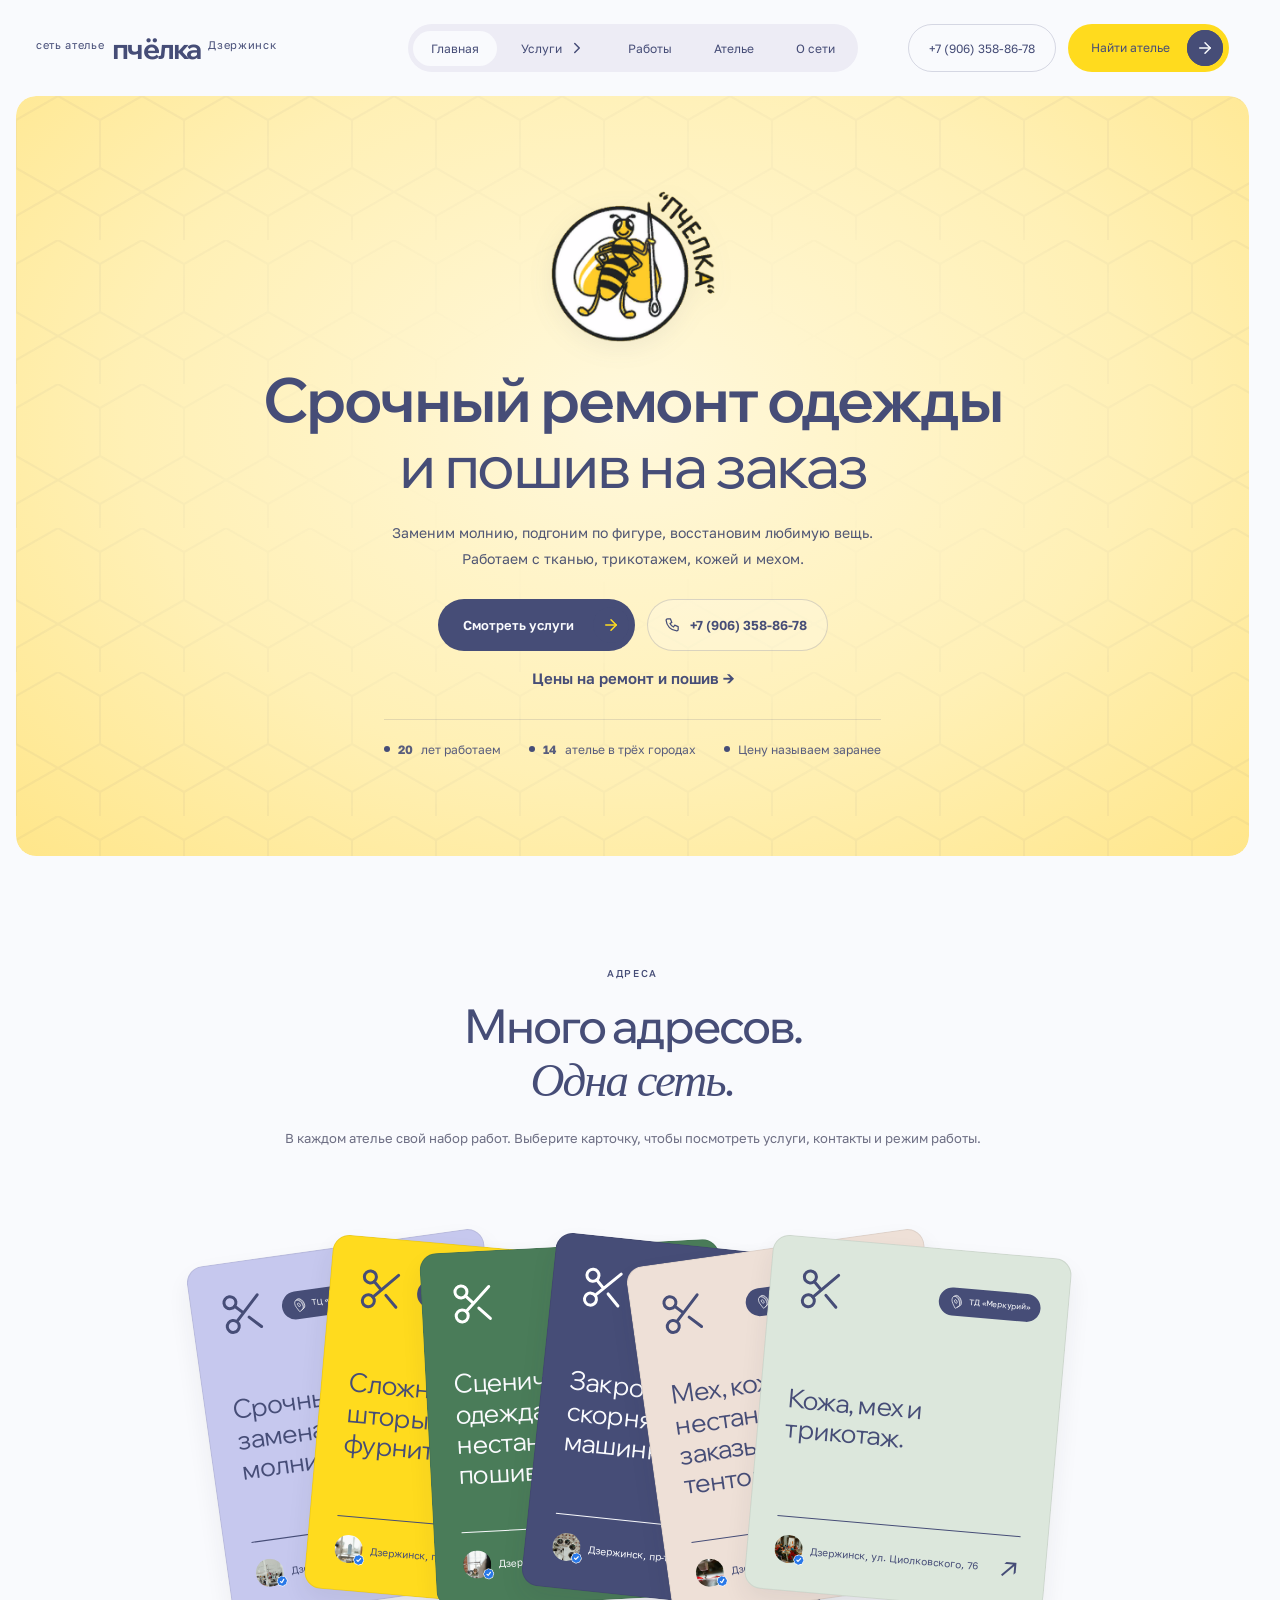
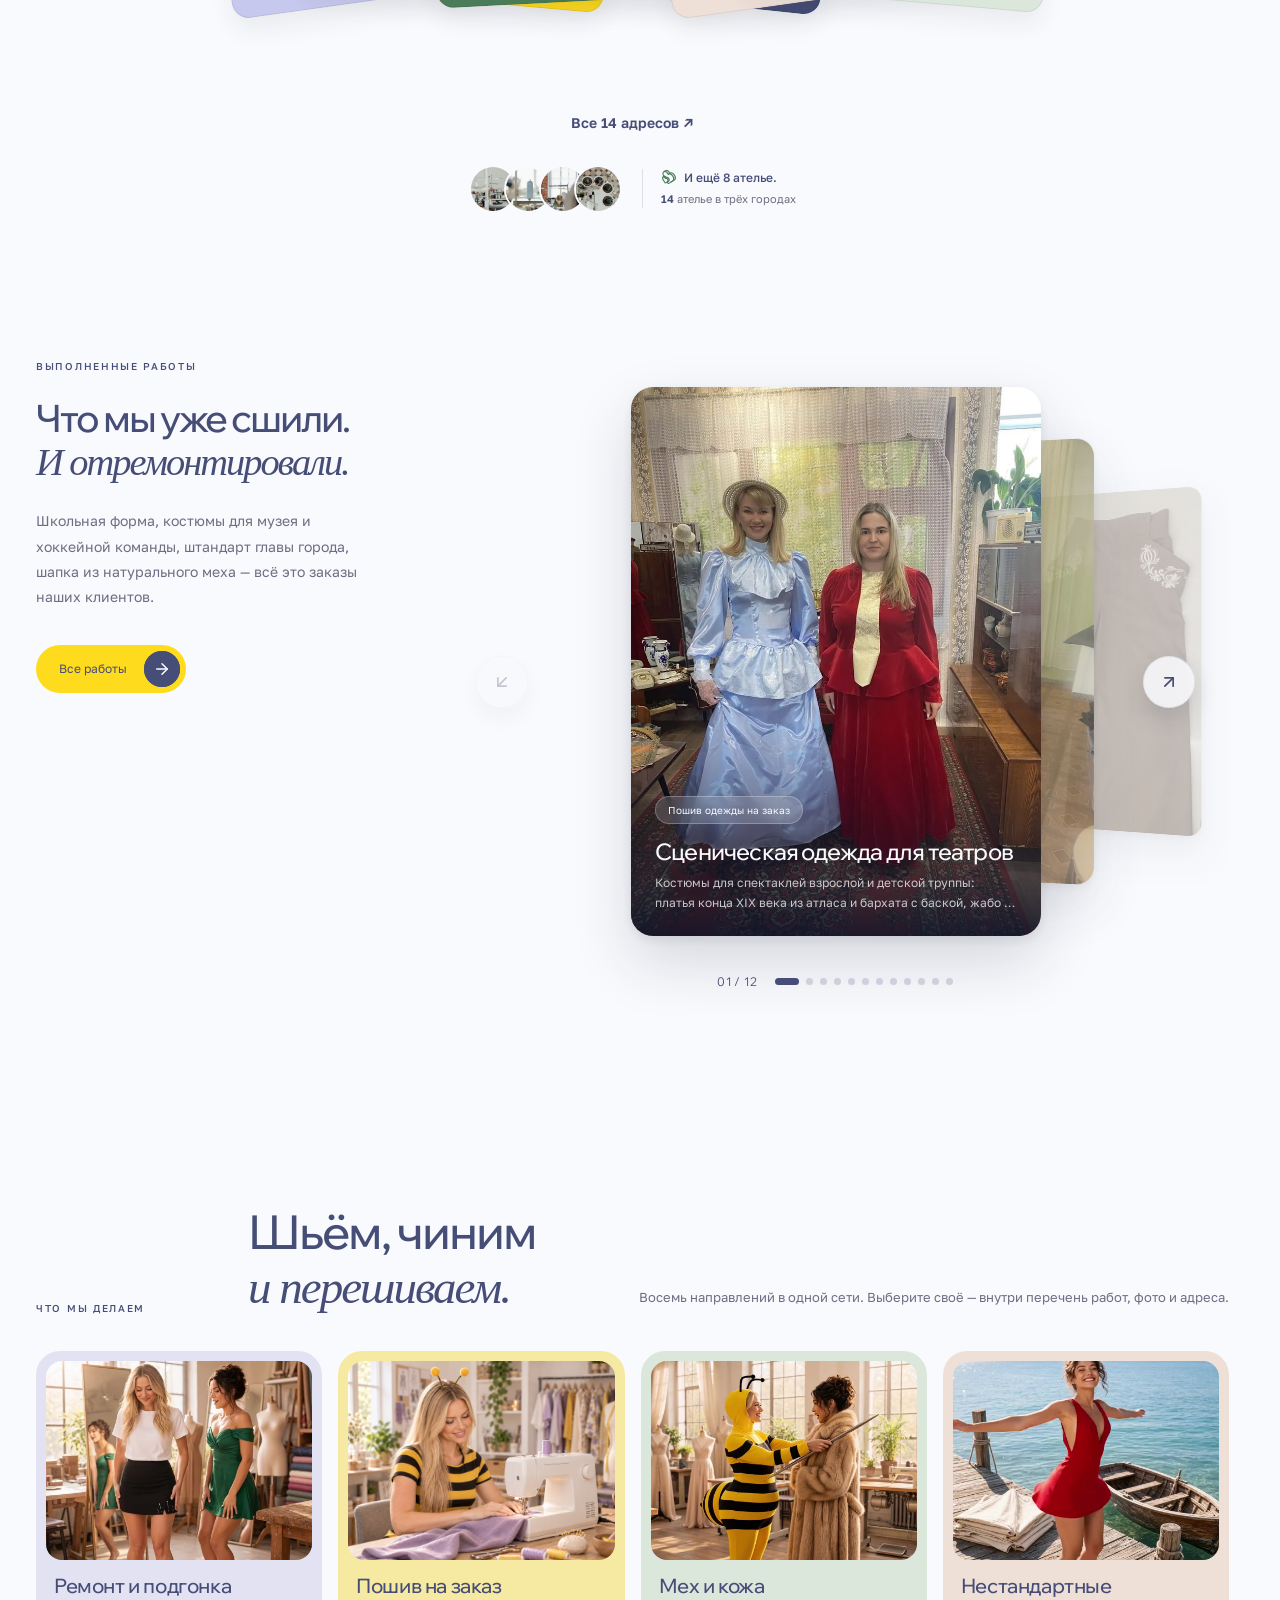
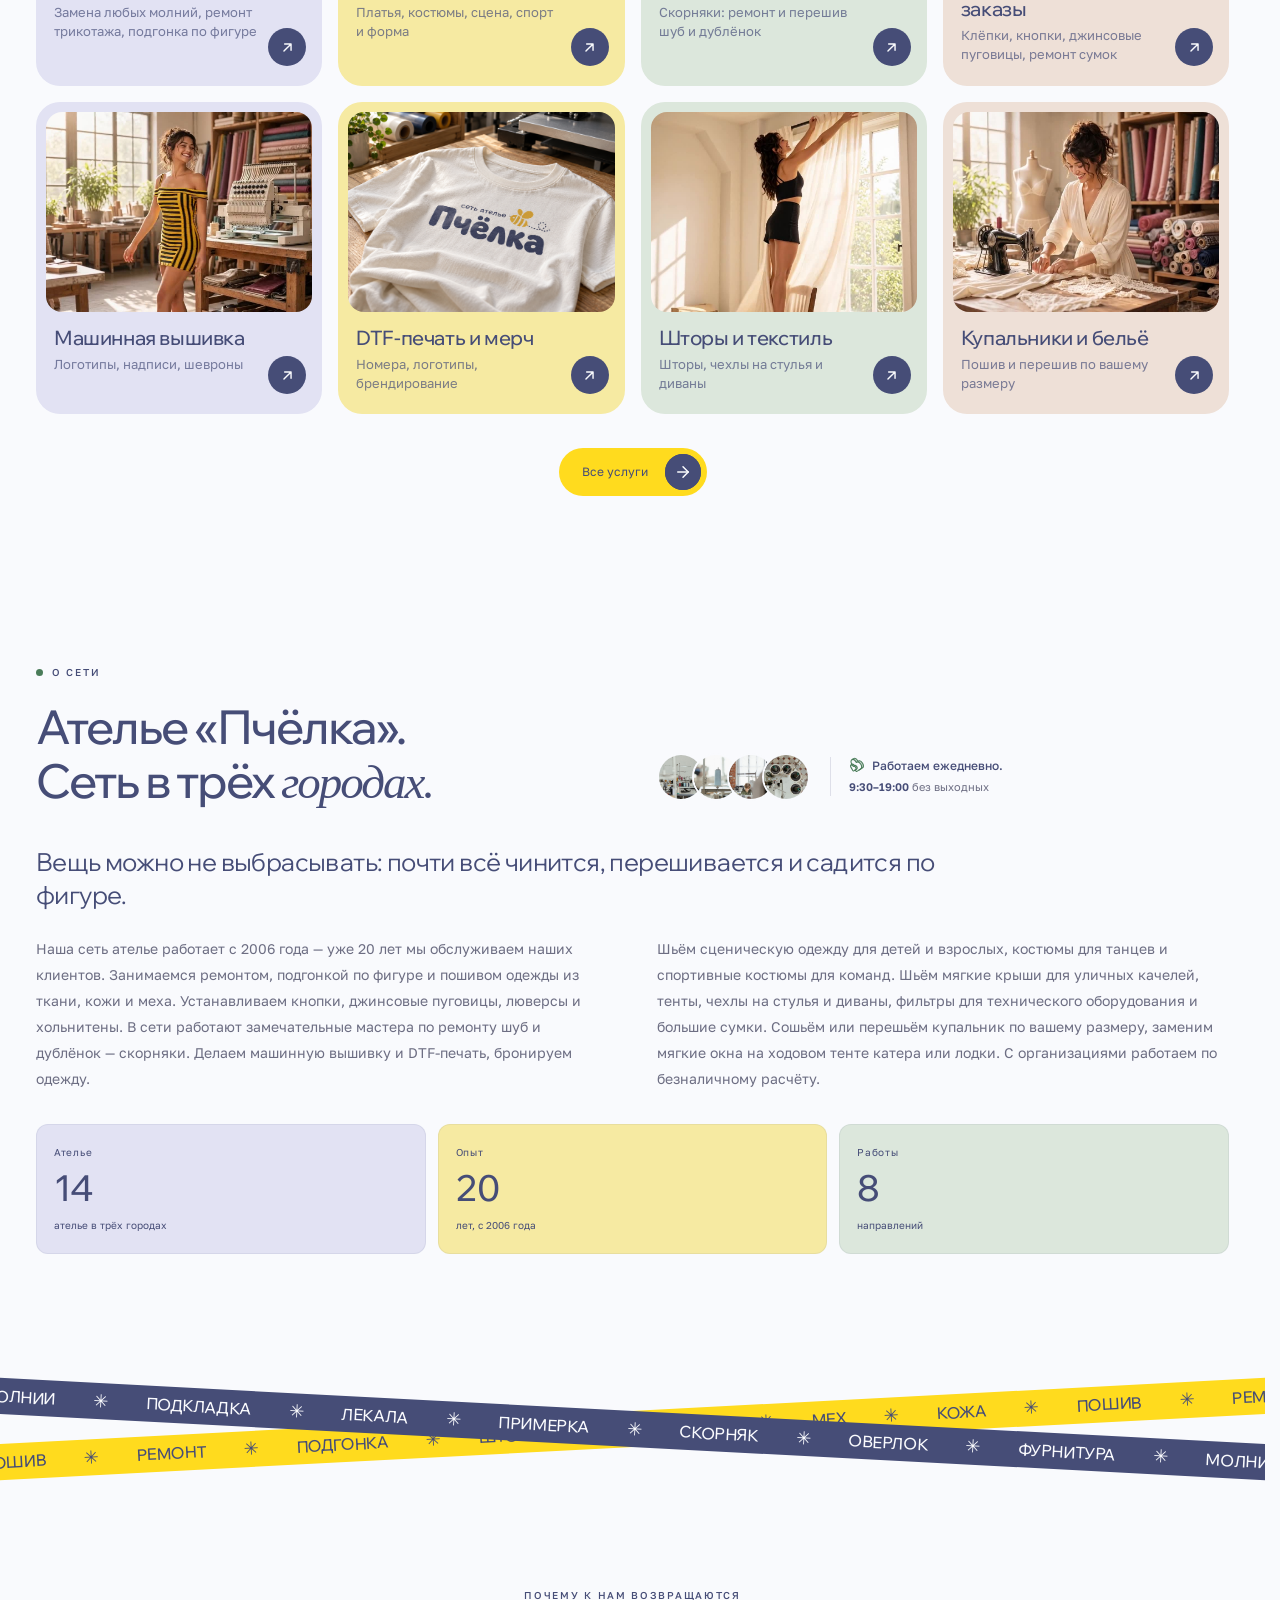
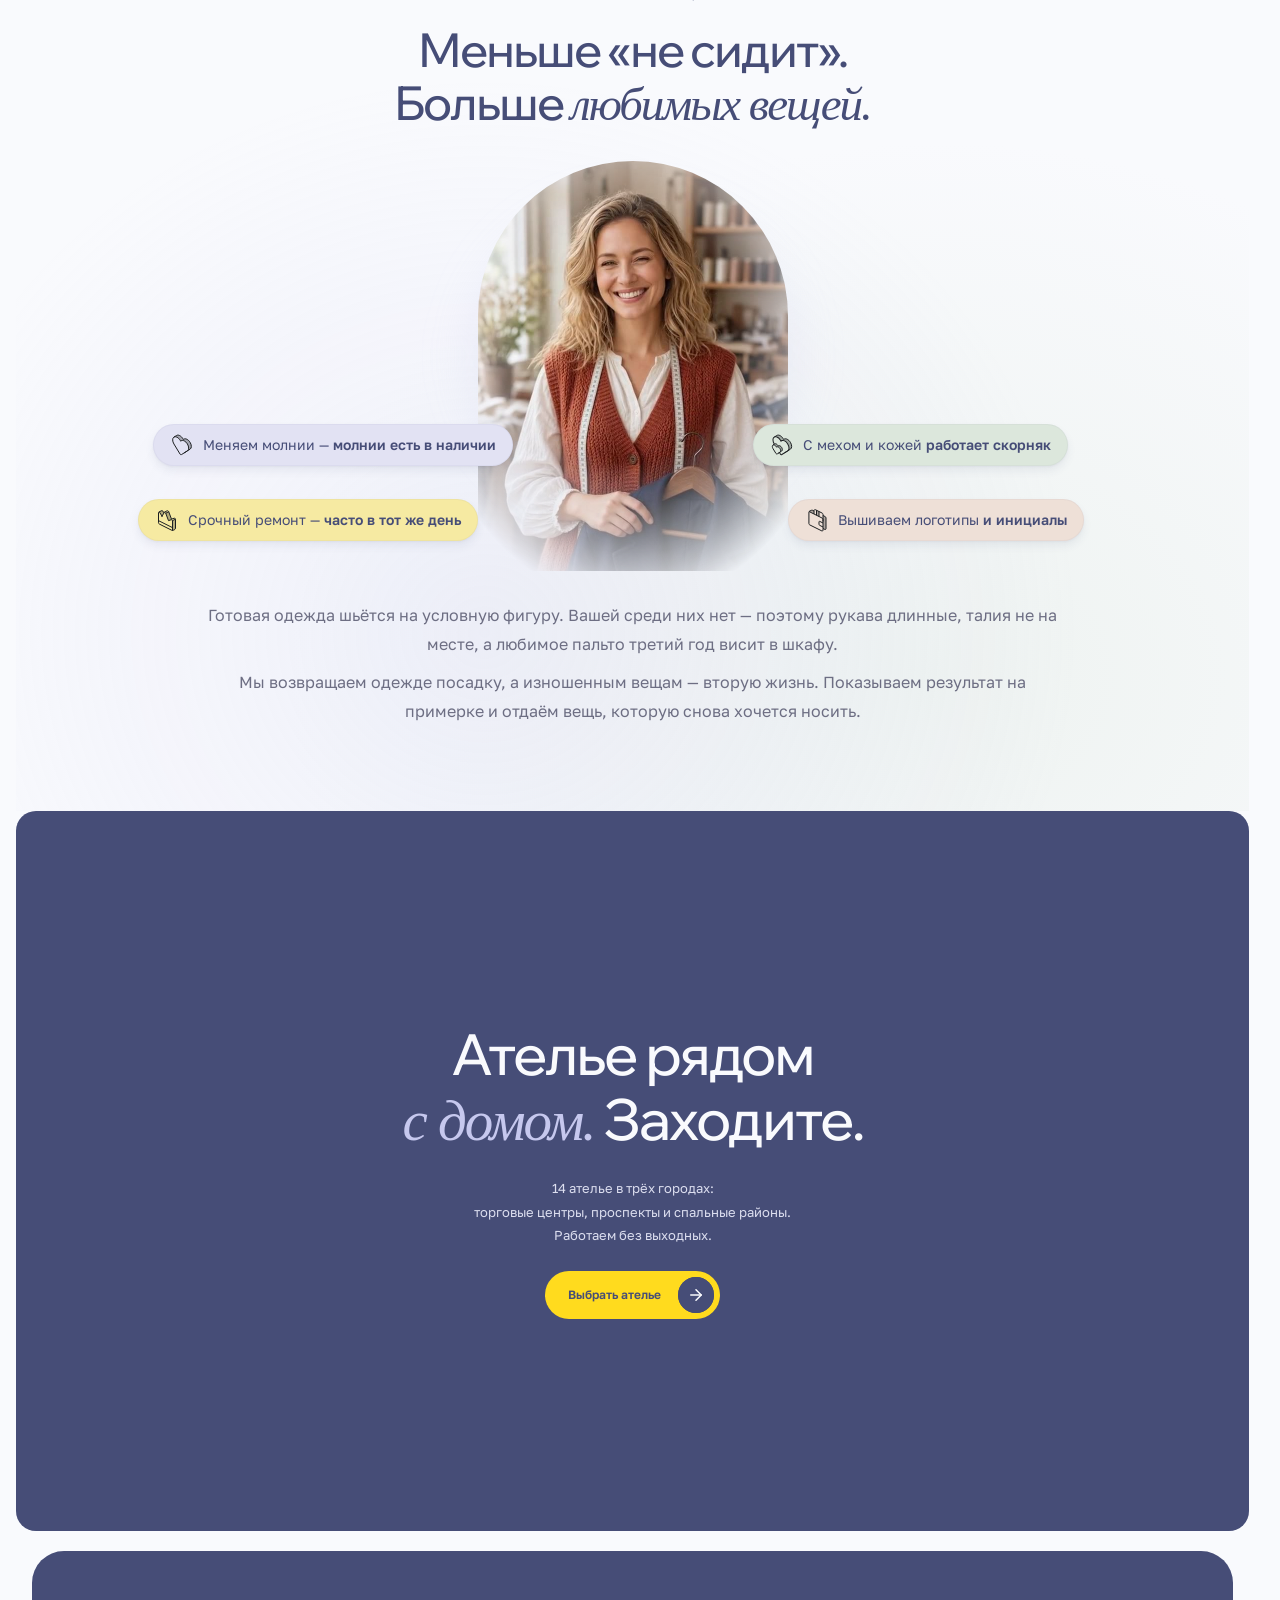
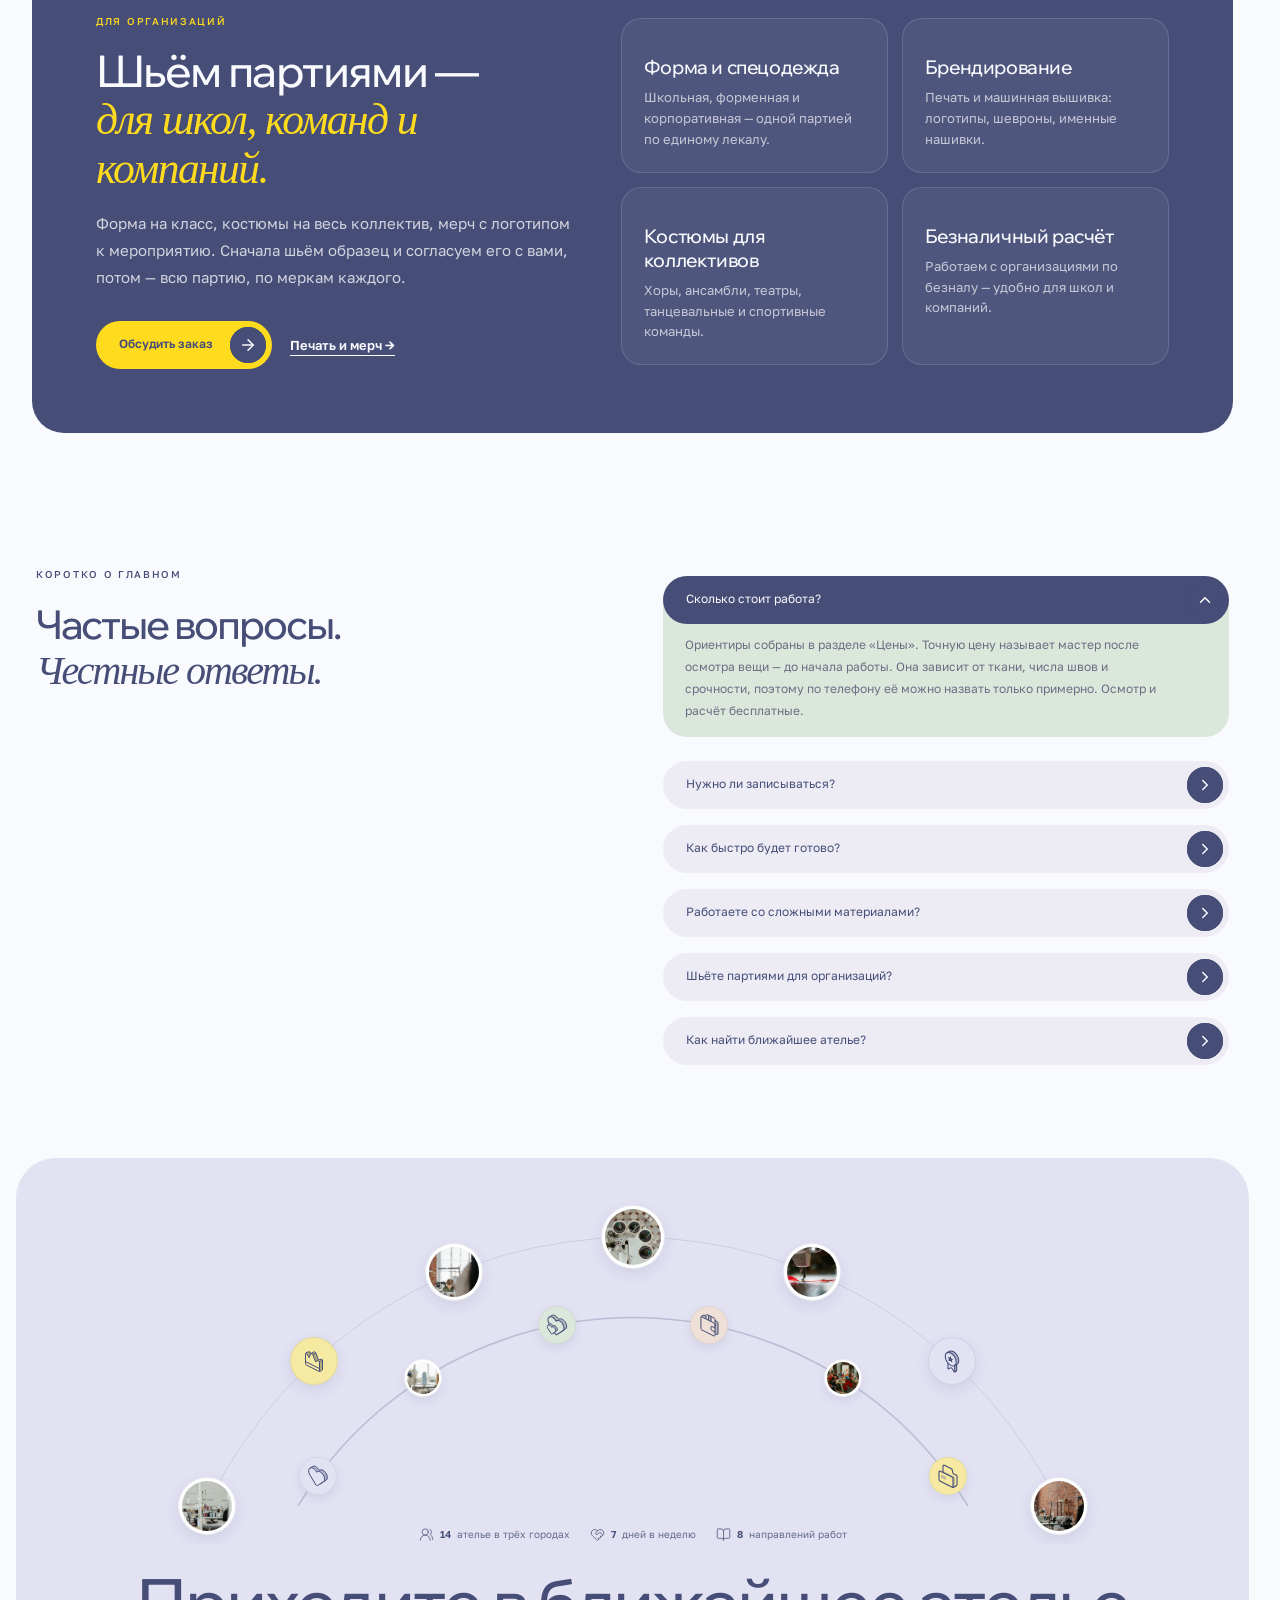
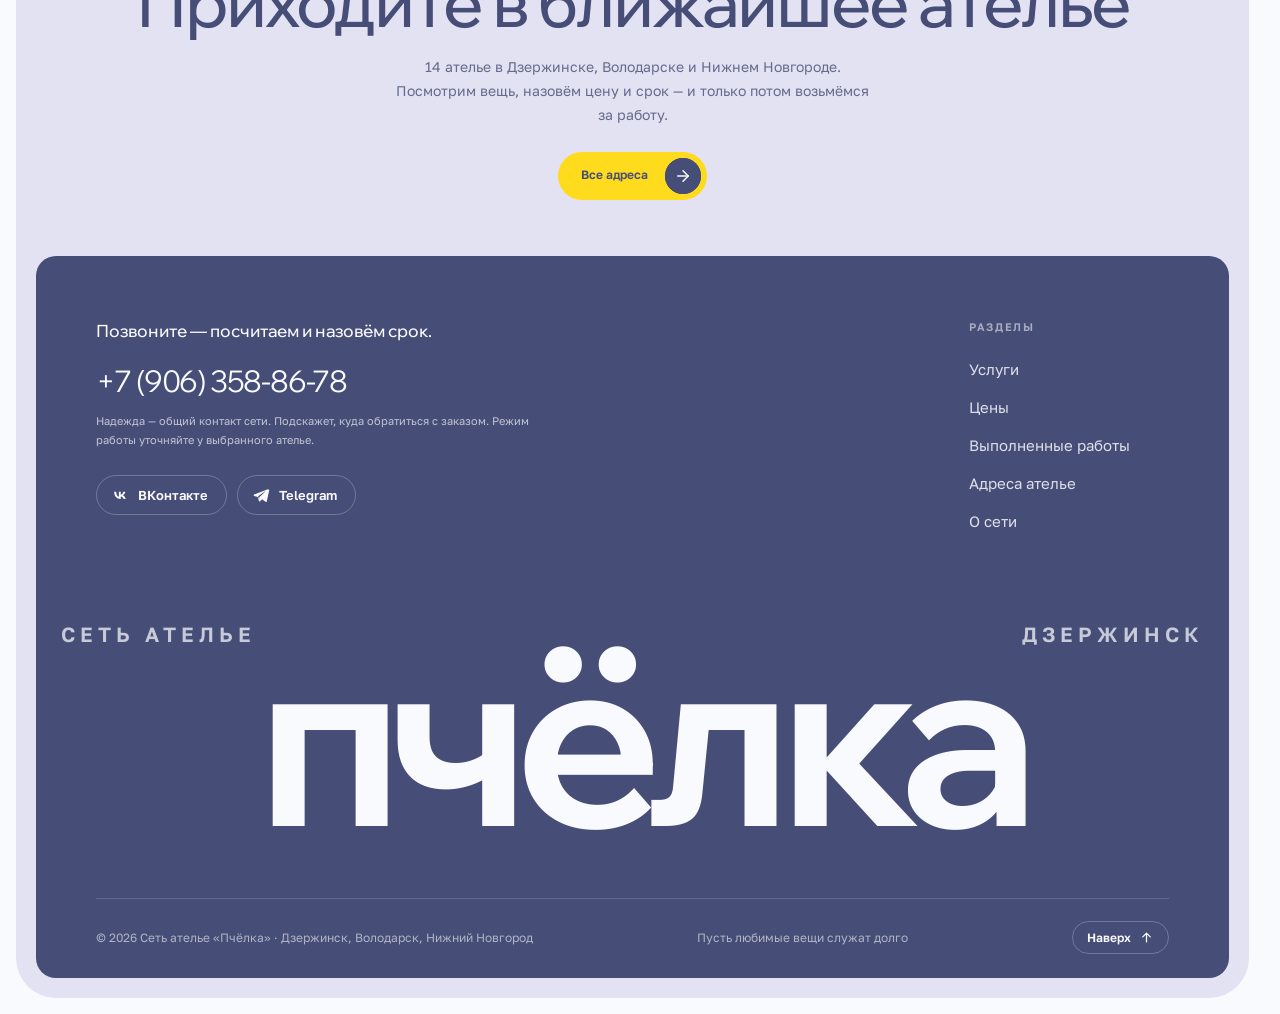
==== commit 72317563: "Remove closed Sormovo branch and update network to 14 ateliers" ====
--- a/index.html
+++ b/index.html
@@ -5,7 +5,7 @@
 <meta property="og:locale" content="ru_RU"/>
 <meta property="og:site_name" content="Сеть ателье «Пчёлка»"/>
 <meta property="og:title" content="Ремонт и пошив одежды — «Пчёлка»"/>
-<meta property="og:description" content="Сеть из 15 ателье «Пчёлка» в Дзержинске, Володарске и Нижнем Новгороде: ремонт и подгонка одежды, пошив по меркам, мех и кожа, машинная вышивка, шторы. Цены, адреса и телефоны."/>
+<meta property="og:description" content="Сеть из 14 ателье «Пчёлка» в Дзержинске, Володарске и Нижнем Новгороде: ремонт и подгонка одежды, пошив по меркам, мех и кожа, машинная вышивка, шторы. Цены, адреса и телефоны."/>
 <meta property="og:url" content="https://s5hyhbpftv-alt.github.io/pchelka-demo/"/>
 <meta property="og:image" content="https://s5hyhbpftv-alt.github.io/pchelka-demo/assets/img/previews/home-v1.jpg"/>
 <meta property="og:image:secure_url" content="https://s5hyhbpftv-alt.github.io/pchelka-demo/assets/img/previews/home-v1.jpg"/>
@@ -15,11 +15,11 @@
 <meta property="og:image:alt" content="Ателье «Пчёлка» — Ремонт и пошив одежды"/>
 <meta name="twitter:card" content="summary_large_image"/>
 <meta name="twitter:title" content="Ремонт и пошив одежды — «Пчёлка»"/>
-<meta name="twitter:description" content="Сеть из 15 ателье «Пчёлка» в Дзержинске, Володарске и Нижнем Новгороде: ремонт и подгонка одежды, пошив по меркам, мех и кожа, машинная вышивка, шторы. Цены, адреса и телефоны."/>
+<meta name="twitter:description" content="Сеть из 14 ателье «Пчёлка» в Дзержинске, Володарске и Нижнем Новгороде: ремонт и подгонка одежды, пошив по меркам, мех и кожа, машинная вышивка, шторы. Цены, адреса и телефоны."/>
 <meta name="twitter:image" content="https://s5hyhbpftv-alt.github.io/pchelka-demo/assets/img/previews/home-v1.jpg"/>
 <meta name="twitter:image:alt" content="Ателье «Пчёлка» — Ремонт и пошив одежды"/>
 <!-- /Section link preview -->
-<meta name="description" content="Сеть из 15 ателье «Пчёлка» в Дзержинске, Володарске и Нижнем Новгороде: ремонт и подгонка одежды, пошив по меркам, мех и кожа, машинная вышивка, шторы. Цены, адреса и телефоны."/><link rel="stylesheet" href="assets/fixes.css?v=23"/><link rel="stylesheet" href="assets/home.css?v=10"/><link rel="stylesheet" href="assets/navigation.css?v=4"/><link rel="stylesheet" href="assets/content-update.css?v=3"/></head><body class="home-refined"><div><header class="site-header"><a class="logo" aria-label="Ателье «Пчёлка» — на главную" href="index.html"><span class="logo-dot">сеть ателье</span>пчёлка<span class="logo-dot">Дзержинск</span></a><nav class="site-header-menu " aria-label="Главное меню"><div class="site-menu-row"><a aria-current="page" href="index.html">Главная</a><button class="site-more-toggle" type="button" aria-expanded="false" aria-controls="site-more-pages">Услуги<svg xmlns="http://www.w3.org/2000/svg" width="18" height="18" viewBox="0 0 24 24" fill="none" stroke="currentColor" stroke-width="2" stroke-linecap="round" stroke-linejoin="round" class="lucide lucide-chevron-right accordion-chevron" aria-hidden="true"><path d="m9 18 6-6-6-6"></path></svg></button><a href="raboty.html">Работы</a><a href="ateleye.html">Ателье</a><a href="o-nas.html">О сети</a></div><div class="site-more-pages" id="site-more-pages" hidden><a href="uslugi.html">Все услуги</a><a href="uslugi/remont.html">Ремонт и подгонка одежды</a><a href="uslugi/poshiv.html">Пошив одежды на заказ</a><a href="uslugi/meh-kozha.html">Мех и кожа</a><a href="uslugi/spec.html">Нестандартные заказы и фурнитура</a><a href="uslugi/vyshivka.html">Машинная вышивка</a><a href="uslugi/pechat.html">Печать на одежде и мерч</a><a href="uslugi/shtory.html">Шторы и домашний текстиль</a><a href="uslugi/bele.html">Нижнее бельё на заказ</a></div></nav><div class="site-header-actions"><a class="site-sign-in" href="tel:+79063588678">+7 (906) 358-86-78</a><a href="ateleye.html" class="arrow-fill-button  "><span class="arrow-fill-surface" aria-hidden="true"></span><span class="arrow-fill-content">Найти ателье</span><span class="arrow-fill-icon" aria-hidden="true"><svg xmlns="http://www.w3.org/2000/svg" width="18" height="18" viewBox="0 0 24 24" fill="none" stroke="currentColor" stroke-width="2" stroke-linecap="round" stroke-linejoin="round" class="lucide lucide-arrow-right arrow-out" aria-hidden="true"><path d="M5 12h14"></path><path d="m12 5 7 7-7 7"></path></svg><svg xmlns="http://www.w3.org/2000/svg" width="18" height="18" viewBox="0 0 24 24" fill="none" stroke="currentColor" stroke-width="2" stroke-linecap="round" stroke-linejoin="round" class="lucide lucide-arrow-right arrow-in" aria-hidden="true"><path d="M5 12h14"></path><path d="m12 5 7 7-7 7"></path></svg></span></a></div></header><main><section class="hero reference-hero hero-static home-hero" id="top"><div class="hero-visual" aria-hidden="true"><span class="hero-comb"></span></div><div class="hero-copy"><img class="hero-logo" src="assets/img/logo-clear.png" alt="Ателье «Пчёлка»" width="747" height="685"/><h1>Срочный ремонт одежды<br/><span>и пошив на заказ</span></h1><p>Заменим молнию, подгоним по фигуре, восстановим любимую вещь.<br/>Работаем с тканью, трикотажем, кожей и мехом.</p><div class="hero-cta"><a href="uslugi.html" class="arrow-fill-button  button primary"><span class="arrow-fill-surface" aria-hidden="true"></span><span class="arrow-fill-content">Смотреть услуги</span><span class="arrow-fill-icon" aria-hidden="true"><svg xmlns="http://www.w3.org/2000/svg" width="18" height="18" viewBox="0 0 24 24" fill="none" stroke="currentColor" stroke-width="2" stroke-linecap="round" stroke-linejoin="round" class="lucide lucide-arrow-right arrow-out" aria-hidden="true"><path d="M5 12h14"></path><path d="m12 5 7 7-7 7"></path></svg><svg xmlns="http://www.w3.org/2000/svg" width="18" height="18" viewBox="0 0 24 24" fill="none" stroke="currentColor" stroke-width="2" stroke-linecap="round" stroke-linejoin="round" class="lucide lucide-arrow-right arrow-in" aria-hidden="true"><path d="M5 12h14"></path><path d="m12 5 7 7-7 7"></path></svg></span></a><a class="hero-call" href="tel:+79063588678"><svg viewBox="0 0 24 24" aria-hidden="true"><path d="M5 4h4l2 5-2.5 1.5a11 11 0 0 0 5 5L15 13l5 2v4a2 2 0 0 1-2 2A16 16 0 0 1 3 6a2 2 0 0 1 2-2"/></svg><span>+7 (906) 358-86-78</span></a></div><a class="home-price-link" href="uslugi.html#prices">Цены на ремонт и пошив →</a><ul class="hero-facts"><li><b>20</b> лет работаем</li><li><b>15</b> ателье в трёх городах</li><li>Цену называем заранее</li></ul></div></section><section class="social-proof section" aria-labelledby="points-heading"><div class="eyebrow">АДРЕСА</div><h2 id="points-heading">Много адресов.<br/><span class="serif-word">Одна сеть.</span></h2><p class="stories-intro">В каждом ателье свой набор работ. Выберите карточку, чтобы посмотреть услуги, контакты и режим работы.</p><div class="hover-stack" style="--card-count:6"><a href="ateleye.html#tochka-6" class="hover-stack-card" style="--card-bg:#c6c8ee;--card-color:#464d77;--city-bg:#464d77;--city-color:#fff;--quote-stroke:#464d77;--quote-fill:rgb(70 77 119 / .3);--card-index:0;--card-rotation:-8deg;transform:translate(0px, 0px) rotate(-8deg) scale(1);z-index:1" tabindex="0" aria-label="Ателье: ТЦ «Дзержинец» · ателье «Пчёлка», Дзержинск, пр-т Ленина, 66">
+<meta name="description" content="Сеть из 14 ателье «Пчёлка» в Дзержинске, Володарске и Нижнем Новгороде: ремонт и подгонка одежды, пошив по меркам, мех и кожа, машинная вышивка, шторы. Цены, адреса и телефоны."/><link rel="stylesheet" href="assets/fixes.css?v=23"/><link rel="stylesheet" href="assets/home.css?v=10"/><link rel="stylesheet" href="assets/navigation.css?v=4"/><link rel="stylesheet" href="assets/content-update.css?v=3"/></head><body class="home-refined"><div><header class="site-header"><a class="logo" aria-label="Ателье «Пчёлка» — на главную" href="index.html"><span class="logo-dot">сеть ателье</span>пчёлка<span class="logo-dot">Дзержинск</span></a><nav class="site-header-menu " aria-label="Главное меню"><div class="site-menu-row"><a aria-current="page" href="index.html">Главная</a><button class="site-more-toggle" type="button" aria-expanded="false" aria-controls="site-more-pages">Услуги<svg xmlns="http://www.w3.org/2000/svg" width="18" height="18" viewBox="0 0 24 24" fill="none" stroke="currentColor" stroke-width="2" stroke-linecap="round" stroke-linejoin="round" class="lucide lucide-chevron-right accordion-chevron" aria-hidden="true"><path d="m9 18 6-6-6-6"></path></svg></button><a href="raboty.html">Работы</a><a href="ateleye.html">Ателье</a><a href="o-nas.html">О сети</a></div><div class="site-more-pages" id="site-more-pages" hidden><a href="uslugi.html">Все услуги</a><a href="uslugi/remont.html">Ремонт и подгонка одежды</a><a href="uslugi/poshiv.html">Пошив одежды на заказ</a><a href="uslugi/meh-kozha.html">Мех и кожа</a><a href="uslugi/spec.html">Нестандартные заказы и фурнитура</a><a href="uslugi/vyshivka.html">Машинная вышивка</a><a href="uslugi/pechat.html">Печать на одежде и мерч</a><a href="uslugi/shtory.html">Шторы и домашний текстиль</a><a href="uslugi/bele.html">Нижнее бельё на заказ</a></div></nav><div class="site-header-actions"><a class="site-sign-in" href="tel:+79063588678">+7 (906) 358-86-78</a><a href="ateleye.html" class="arrow-fill-button  "><span class="arrow-fill-surface" aria-hidden="true"></span><span class="arrow-fill-content">Найти ателье</span><span class="arrow-fill-icon" aria-hidden="true"><svg xmlns="http://www.w3.org/2000/svg" width="18" height="18" viewBox="0 0 24 24" fill="none" stroke="currentColor" stroke-width="2" stroke-linecap="round" stroke-linejoin="round" class="lucide lucide-arrow-right arrow-out" aria-hidden="true"><path d="M5 12h14"></path><path d="m12 5 7 7-7 7"></path></svg><svg xmlns="http://www.w3.org/2000/svg" width="18" height="18" viewBox="0 0 24 24" fill="none" stroke="currentColor" stroke-width="2" stroke-linecap="round" stroke-linejoin="round" class="lucide lucide-arrow-right arrow-in" aria-hidden="true"><path d="M5 12h14"></path><path d="m12 5 7 7-7 7"></path></svg></span></a></div></header><main><section class="hero reference-hero hero-static home-hero" id="top"><div class="hero-visual" aria-hidden="true"><span class="hero-comb"></span></div><div class="hero-copy"><img class="hero-logo" src="assets/img/logo-clear.png" alt="Ателье «Пчёлка»" width="747" height="685"/><h1>Срочный ремонт одежды<br/><span>и пошив на заказ</span></h1><p>Заменим молнию, подгоним по фигуре, восстановим любимую вещь.<br/>Работаем с тканью, трикотажем, кожей и мехом.</p><div class="hero-cta"><a href="uslugi.html" class="arrow-fill-button  button primary"><span class="arrow-fill-surface" aria-hidden="true"></span><span class="arrow-fill-content">Смотреть услуги</span><span class="arrow-fill-icon" aria-hidden="true"><svg xmlns="http://www.w3.org/2000/svg" width="18" height="18" viewBox="0 0 24 24" fill="none" stroke="currentColor" stroke-width="2" stroke-linecap="round" stroke-linejoin="round" class="lucide lucide-arrow-right arrow-out" aria-hidden="true"><path d="M5 12h14"></path><path d="m12 5 7 7-7 7"></path></svg><svg xmlns="http://www.w3.org/2000/svg" width="18" height="18" viewBox="0 0 24 24" fill="none" stroke="currentColor" stroke-width="2" stroke-linecap="round" stroke-linejoin="round" class="lucide lucide-arrow-right arrow-in" aria-hidden="true"><path d="M5 12h14"></path><path d="m12 5 7 7-7 7"></path></svg></span></a><a class="hero-call" href="tel:+79063588678"><svg viewBox="0 0 24 24" aria-hidden="true"><path d="M5 4h4l2 5-2.5 1.5a11 11 0 0 0 5 5L15 13l5 2v4a2 2 0 0 1-2 2A16 16 0 0 1 3 6a2 2 0 0 1 2-2"/></svg><span>+7 (906) 358-86-78</span></a></div><a class="home-price-link" href="uslugi.html#prices">Цены на ремонт и пошив →</a><ul class="hero-facts"><li><b>20</b> лет работаем</li><li><b>14</b> ателье в трёх городах</li><li>Цену называем заранее</li></ul></div></section><section class="social-proof section" aria-labelledby="points-heading"><div class="eyebrow">АДРЕСА</div><h2 id="points-heading">Много адресов.<br/><span class="serif-word">Одна сеть.</span></h2><p class="stories-intro">В каждом ателье свой набор работ. Выберите карточку, чтобы посмотреть услуги, контакты и режим работы.</p><div class="hover-stack" style="--card-count:6"><a href="ateleye.html#tochka-6" class="hover-stack-card" style="--card-bg:#c6c8ee;--card-color:#464d77;--city-bg:#464d77;--city-color:#fff;--quote-stroke:#464d77;--quote-fill:rgb(70 77 119 / .3);--card-index:0;--card-rotation:-8deg;transform:translate(0px, 0px) rotate(-8deg) scale(1);z-index:1" tabindex="0" aria-label="Ателье: ТЦ «Дзержинец» · ателье «Пчёлка», Дзержинск, пр-т Ленина, 66">
 <div class="stack-card-top"><span class="testimonial-quote-icon"><svg width="26" height="26" viewBox="0 0 24 24" fill="none" stroke="currentColor" stroke-width="1.5" stroke-linecap="round" stroke-linejoin="round" aria-hidden="true"><circle cx="6" cy="6" r="3"/><circle cx="6" cy="18" r="3"/><path d="M20 4 8.1 15.9M14.5 14.5 20 20M8.1 8.1 12 12"/></svg></span><span class="stack-card-city"><svg class="stack-city-pin" width="16" height="16" viewBox="0 0 24 24" xmlns="http://www.w3.org/2000/svg" aria-hidden="true"><g fill="none" class="nc-icon-wrapper"><path d="M9.99309 2.50293L7.91699 3.91232L10.9409 4.90324L13.2886 6.65476L14.9071 9.37863L16.1954 12.1329L16.5261 15.283L15.9451 18.3399L17.6498 17.3876L19.0306 15.1401L18.7286 10.6763L17.238 6.98691L13.9958 3.4466L11.9623 2.7618L9.99309 2.50293Z" fill="currentColor" fill-opacity=".3"></path><path d="M6.38237 4.677C3.99452 6.25186 3.92133 10.799 6.2189 14.8333L10.1148 21.6742C10.2579 21.9253 10.5834 22.0033 10.8246 21.8442L14.7026 19.2865C17.0904 17.7117 17.1636 13.1646 14.8661 9.13026C12.5685 5.09594 8.77022 3.10215 6.38237 4.677Z" stroke="currentColor"></path><path d="M13.0755 20.3614L17.2555 17.6484C19.6433 16.0735 19.7165 11.5264 17.419 7.49207C15.1214 3.45775 11.3231 1.46397 8.93526 3.03882L8.57279 3.27129L7.84784 3.73597L6.39795 4.66534" stroke="currentColor"></path><path d="M8.44321 10.4884C8.50068 9.16005 9.48713 8.59788 10.6465 9.23279C11.8059 9.86771 12.6991 11.4593 12.6417 12.7877C12.5842 14.1161 11.5977 14.6782 10.4384 14.0433C9.27899 13.4084 8.38573 11.8168 8.44321 10.4884Z" stroke="currentColor"></path></g></svg>ТЦ «Дзержинец» · ателье «Пчёлка»</span></div>
 <blockquote>Срочный ремонт и замена молний — молнии в наличии.</blockquote>
 <div class="stack-card-footer"><span class="stack-card-author"><span class="stack-card-avatar">
@@ -49,7 +49,7 @@
 <blockquote>Кожа, мех и трикотаж.</blockquote>
 <div class="stack-card-footer"><span class="stack-card-author"><span class="stack-card-avatar">
 <img src="assets/stock/atelier-6.jpg" alt=""/><span class="spotlight-avatar-check" role="img" aria-label="Ателье сети"><svg class="verification-badge-icon" xmlns="http://www.w3.org/2000/svg" x="0px" y="0px" width="20px" height="20px" viewBox="0 0 20 20" aria-hidden="true" focusable="false"><path d="m17.999,10c0-1.097-.567-2.113-1.465-2.707.215-1.054-.103-2.174-.878-2.95-.775-.776-1.896-1.094-2.95-.878-.593-.897-1.609-1.464-2.706-1.464s-2.113.567-2.706,1.464c-1.053-.216-2.174.102-2.95.878s-1.093,1.896-.878,2.949c-.897.593-1.465,1.61-1.465,2.707s.567,2.113,1.465,2.707c-.215,1.054.103,2.174.878,2.95s1.898,1.092,2.95.878c.593.897,1.609,1.464,2.706,1.464s2.113-.568,2.706-1.465c1.059.214,2.176-.103,2.95-.878.776-.776,1.094-1.896.878-2.95.897-.593,1.465-1.609,1.465-2.707Zm-4.218-1.875l-4,5c-.178.222-.442.358-.726.374-.019,0-.037.001-.056.001-.265,0-.52-.105-.707-.293l-2-2c-.391-.391-.391-1.023,0-1.414s1.023-.391,1.414,0l1.21,1.21,3.302-4.127c.347-.43.975-.502,1.406-.156.431.345.501.974.156,1.405Z" stroke-width="0" fill="currentColor"></path></svg></span></span><span>Дзержинск, ул. Циолковского, 76</span></span><span class="stack-card-arrow" aria-hidden="true">↗</span></div>
-</a></div><div class="home-address-actions"><span class="home-swipe-hint">Листайте карточки <span aria-hidden="true">→</span></span><a href="ateleye.html">Все 15 адресов <span aria-hidden="true">↗</span></a></div><div class="community-proof"><div class="community-proof-avatars" aria-hidden="true"><img src="assets/stock/atelier-1.jpg" alt="" width="48" height="48" loading="lazy"/><img src="assets/stock/atelier-2.jpg" alt="" width="48" height="48" loading="lazy"/><img src="assets/stock/atelier-3.jpg" alt="" width="48" height="48" loading="lazy"/><img src="assets/stock/atelier-4.jpg" alt="" width="48" height="48" loading="lazy"/></div><div class="community-proof-copy"><span class="community-proof-title"><svg width="16" height="16" viewBox="0 0 24 24" xmlns="http://www.w3.org/2000/svg" aria-hidden="true"><g fill="none" class="nc-icon-wrapper"><path d="M12.4197 17.3791L10.5183 18.4999L10.2768 16.0828L9.32048 14.6095L7.58871 13.7307L6.51825 14.1701L5.51825 12.4999L3.51825 11.9999L5.01825 10.9999L5.91966 10.8791L8.41966 12.8791H9.91966L11.9197 14.3791L12.4197 17.3791Z" fill="currentColor" fill-opacity=".3" data-color="color-2"></path><path d="M8.113 1.91187L5.77523 3.34204L5.33521 3.56208L8.74554 5.07473L11.1383 8.12753L12.971 7.33752L14.6671 7.99793L17.1064 9.8877L18.9215 13.5181V16.9284L20.4307 16.3132L21.6718 14.7557L21.4518 11.5104L19.3315 7.62316L15.8687 5.67979L13.6135 6.31235L11.6883 3.56208L8.113 1.91187Z" fill="currentColor" fill-opacity=".3" data-color="color-2"></path><path d="M4.27665 11.0064C2.55425 8.21956 2.55425 5.1241 4.27665 4.09247C5.99905 3.06085 8.7916 4.48373 10.514 7.27057C10.6967 7.56614 10.86 7.86517 11.0039 8.16484C11.1478 8.01183 11.3111 7.8792 11.4938 7.76979C13.2162 6.73817 16.0088 8.16105 17.7312 10.9479C19.4536 13.7347 19.4536 16.8302 17.7312 17.8618L11.8638 21.548C11.3911 21.845 10.7667 21.6975 10.477 21.2202L9.47369 19.5675" stroke="currentColor" vector-effect="non-scaling-stroke" stroke-width="1.0833333333333333" stroke-linecap="round" stroke-linejoin="round"></path><path d="M14.5338 19.8719L20.3786 16.2168C22.101 15.1852 22.101 12.0897 20.3786 9.3029C18.6562 6.51606 15.8636 5.09318 14.1412 6.1248C13.9585 6.23421 13.7952 6.36683 13.6513 6.51984C13.5074 6.22017 13.3441 5.92114 13.1614 5.62557C11.439 2.83874 8.64645 1.41585 6.92405 2.44748L6.06134 2.98437L4.33594 4.05741" stroke="currentColor" vector-effect="non-scaling-stroke" stroke-width="1.0833333333333333"></path><path d="M2.99827 12.0275C2.10506 12.5624 2.10506 14.1677 2.99827 15.6129L5.95997 20.4917C6.24968 20.969 6.87403 21.1166 7.34677 20.8196L9.97556 19.168C10.8688 18.633 10.8688 17.0278 9.97556 15.5826C9.08235 14.1374 7.63418 13.3995 6.74097 13.9345C6.64624 13.9912 6.56155 14.06 6.48692 14.1393C6.41228 13.9839 6.32759 13.8288 6.23286 13.6756C5.33965 12.2304 3.89148 11.4925 2.99827 12.0275Z" stroke="currentColor" vector-effect="non-scaling-stroke" stroke-width="1.0833333333333333" stroke-linejoin="round"></path><path d="M8.31775 20.2105L11.6813 18.0513C12.5745 17.5163 12.5745 15.911 11.6813 14.4658C10.7881 13.0206 9.33992 12.2828 8.44671 12.8177C8.35198 12.8745 8.26729 12.9433 8.19266 13.0226C8.11802 12.8672 8.03334 12.7121 7.93861 12.5588C7.0454 11.1136 5.59722 10.3758 4.70401 10.9107L4.25662 11.1892L3.0293 12.0094" stroke="currentColor" vector-effect="non-scaling-stroke" stroke-width="1.0833333333333333"></path></g></svg><!-- -->И ещё 9 ателье.</span><p><strong>15</strong><!-- --> ателье в трёх городах</p></div></div></section><section class="blog section" id="raboty" aria-labelledby="works-heading"><div class="blog-intro"><div class="eyebrow">ВЫПОЛНЕННЫЕ РАБОТЫ</div><h2 id="works-heading">Что мы уже сшили.<br/><span class="serif-word">И отремонтировали.</span></h2><p>Школьная форма, костюмы для музея и хоккейной команды, штандарт главы города, шапка из натурального меха — всё это заказы наших клиентов.</p><a href="raboty.html" class="arrow-fill-button  "><span class="arrow-fill-surface" aria-hidden="true"></span><span class="arrow-fill-content">Все работы</span><span class="arrow-fill-icon" aria-hidden="true"><svg xmlns="http://www.w3.org/2000/svg" width="18" height="18" viewBox="0 0 24 24" fill="none" stroke="currentColor" stroke-width="2" stroke-linecap="round" stroke-linejoin="round" class="lucide lucide-arrow-right arrow-out" aria-hidden="true"><path d="M5 12h14"></path><path d="m12 5 7 7-7 7"></path></svg><svg xmlns="http://www.w3.org/2000/svg" width="18" height="18" viewBox="0 0 24 24" fill="none" stroke="currentColor" stroke-width="2" stroke-linecap="round" stroke-linejoin="round" class="lucide lucide-arrow-right arrow-in" aria-hidden="true"><path d="M5 12h14"></path><path d="m12 5 7 7-7 7"></path></svg></span></a></div><div class="coverflow" data-slider><div class="cf-ambient" data-slider-ambient style="background-image:url(assets/works/teatr-1.jpg)"></div><div class="cf-stage" data-slider-track tabindex="0" role="group" aria-label="Выполненные работы"><article class="cf-slide" data-index="0" aria-hidden="true"><div class="cf-card"><img src="assets/works/teatr-1.jpg" alt="Сценическая одежда для театров" loading="lazy" draggable="false"/><div class="cf-copy"><span class="cf-tag">Пошив одежды на заказ</span><h3>Сценическая одежда для театров</h3><p>Костюмы для спектаклей взрослой и детской труппы: платья конца XIX века из атласа и бархата с баской, жабо и кружевом, боярский кафтан с оплечьем и камнями, кафтан с застёжками-разговорами, костюм Петрушки и платье из фатина. Шьём по эскизу художника или по описанию роли, по меркам каждого актёра. В видео — костюмы на примерке.</p></div></div></article><article class="cf-slide" data-index="1" aria-hidden="true"><div class="cf-card"><img src="assets/works/shuba-1.jpg" alt="Пошив и перешив шубы" loading="lazy" draggable="false"/><div class="cf-copy"><span class="cf-tag">Мех и кожа</span><h3>Пошив и перешив шубы</h3><p>Шуба из стриженого меха с воротником-стойкой и длинной молнией во всю длину. Скорняк подобрал шкурки по тону и собрал их так, чтобы переходы цвета легли красиво. Так же перешиваем старые шубы: меняем фасон и длину, подгоняем по фигуре.</p></div></div></article><article class="cf-slide" data-index="2" aria-hidden="true"><div class="cf-card"><img src="assets/works/bryuki-1.jpg" alt="Пошив брюк на заказ" loading="lazy" draggable="false"/><div class="cf-copy"><span class="cf-tag">Пошив одежды на заказ</span><h3>Пошив брюк на заказ</h3><p>Широкие брюки с высокой посадкой, складками по поясу и глубокими карманами. По краю карманов — машинная вышивка светлым орнаментом. Сшиты по меркам заказчицы.</p></div></div></article><article class="cf-slide" data-index="3" aria-hidden="true"><div class="cf-card"><img src="assets/works/gimnastika-1.jpg" alt="Костюмы для гимнастики" loading="lazy" draggable="false"/><div class="cf-copy"><span class="cf-tag">Пошив одежды на заказ</span><h3>Костюмы для гимнастики</h3><p>Комплекты для выступлений младшей группы: топ, юбка с шортами и нарукавники из эластичной ткани в сине-бело-красных цветах. Ткань тянется и не сковывает движения; шьём на всю команду по меркам каждой гимнастки.</p></div></div></article><article class="cf-slide" data-index="4" aria-hidden="true"><div class="cf-card"><img src="assets/works/chehol-generator-1.jpg" alt="Чехол для уличного электрогенератора" loading="lazy" draggable="false"/><div class="cf-copy"><span class="cf-tag">Нестандартные заказы и фурнитура</span><h3>Чехол для уличного электрогенератора</h3><p>Чехол из плотной уличной ткани по размерам установки: закрывает генератор от дождя, снега и солнца. Над решётками охлаждения оставлены открытые окна, перехваченные прочными стропами, — воздух проходит свободно, а форма чехла держится.</p></div></div></article><article class="cf-slide" data-index="5" aria-hidden="true"><div class="cf-card"><img src="assets/works/tent-kater-1.jpg" alt="Замена мягких окон на ходовом тенте катера" loading="lazy" draggable="false"/><div class="cf-copy"><span class="cf-tag">Нестандартные заказы и фурнитура</span><h3>Замена мягких окон на ходовом тенте катера</h3><p>Старые помутневшие окна вырезали и вшили новые из прозрачной мягкой плёнки — по контуру прежних, с белым кантом по краю. Сам тент, кнопки и крепления остались на месте: шить новый тент целиком не пришлось.</p></div></div></article><article class="cf-slide" data-index="6" aria-hidden="true"><div class="cf-card"><img src="assets/works/podgibka-bryuk-1.jpg" alt="Подгибка джинсов, брюк и юбок" loading="lazy" draggable="false"/><div class="cf-copy"><span class="cf-tag">Ремонт и подгонка одежды</span><h3>Подгибка джинсов, брюк и юбок</h3><p>Укорачиваем по вашей длине: отмечаем на примерке, срезаем лишнее и подшиваем низ. У классических брюк пришиваем брючную тесьму — край не протирается о каблук. В видео мастер показывает подгибку брюк от начала до конца.</p></div></div></article><article class="cf-slide" data-index="7" aria-hidden="true"><div class="cf-card"><img src="assets/works/scena-deti-kostyumy-1.jpg" alt="Детские костюмы для сцены" loading="lazy" draggable="false"/><div class="cf-copy"><span class="cf-tag">Пошив одежды на заказ</span><h3>Детские костюмы для сцены</h3><p>Костюмы к концертам, конкурсам и праздникам: льняные рубахи с набивным орнаментом и маками и повязки на голову, северные платья с меховой опушкой и тесьмой, платья из бархата с пайетками, белые льняные костюмы с кружевом, золотистые платья с красными бантами. Шьём на весь номер — одинаково по образу, но по меркам каждого ребёнка.</p></div></div></article><article class="cf-slide" data-index="8" aria-hidden="true"><div class="cf-card"><img src="assets/works/scena-vzroslye-1.jpg" alt="Сценическая одежда для взрослых коллективов" loading="lazy" draggable="false"/><div class="cf-copy"><span class="cf-tag">Пошив одежды на заказ</span><h3>Сценическая одежда для взрослых коллективов</h3><p>Костюмы для народного хора и ансамбля: синие сарафаны с белыми рубахами и кокошниками, красные юбки с кофтами в цветочный набивной рисунок и отделкой по подолу. Шьём партией на весь коллектив, по меркам каждой участницы. В видео — выступление на празднике в костюмах.</p></div></div></article><article class="cf-slide" data-index="9" aria-hidden="true"><div class="cf-card"><img src="assets/works/muzej-1.jpg" alt="Пошив для манекенов, выставок и музеев" loading="lazy" draggable="false"/><div class="cf-copy"><span class="cf-tag">Пошив одежды на заказ</span><h3>Пошив для манекенов, выставок и музеев</h3><p>Костюмы для экспозиции Володарского музея по историческим образцам: суконный картуз с козырьком, сапоги и фартук с поварским колпаком. Шьём по размерам манекена или по меркам — для музеев, выставок, витрин и тематических площадок.</p></div></div></article><article class="cf-slide" data-index="10" aria-hidden="true"><div class="cf-card"><img src="assets/works/chehol-sabvufer-1.jpg" alt="Чехол для сабвуфера" loading="lazy" draggable="false"/><div class="cf-copy"><span class="cf-tag">Нестандартные заказы и фурнитура</span><h3>Чехол для сабвуфера</h3><p>Плотный чехол по размерам колонки: молнии по рёбрам, окна для ручек и разъёмов на липучках — клапан отстёгивается, и чехол не нужно снимать, чтобы взять колонку или подключить её.</p></div></div></article><article class="cf-slide" data-index="11" aria-hidden="true"><div class="cf-card"><img src="assets/works/gavajskaya-1.jpg" alt="Эксклюзивная женская одежда на заказ" loading="lazy" draggable="false"/><div class="cf-copy"><span class="cf-tag">Пошив одежды на заказ</span><h3>Эксклюзивная женская одежда на заказ</h3><p>Топ с открытыми плечами и юбка на запах с высоким разрезом: белый фактурный хлопок, объёмное кружево с цветами и бусинами по вырезу и краю разреза, завязки на спине. Модель придумали вместе с заказчицей и сшили по её меркам — в единственном экземпляре.</p></div></div></article></div><button type="button" class="cf-nav cf-prev" data-slider-prev aria-label="Предыдущая работа"><svg xmlns="http://www.w3.org/2000/svg" width="20" height="20" viewBox="0 0 24 24" fill="none" stroke="currentColor" stroke-width="2" stroke-linecap="round" stroke-linejoin="round" class="lucide lucide-arrow-up-right" aria-hidden="true"><path d="M7 7h10v10"></path><path d="M7 17 17 7"></path></svg></button><button type="button" class="cf-nav cf-next" data-slider-next aria-label="Следующая работа"><svg xmlns="http://www.w3.org/2000/svg" width="20" height="20" viewBox="0 0 24 24" fill="none" stroke="currentColor" stroke-width="2" stroke-linecap="round" stroke-linejoin="round" class="lucide lucide-arrow-up-right" aria-hidden="true"><path d="M7 7h10v10"></path><path d="M7 17 17 7"></path></svg></button><div class="cf-bar"><span class="cf-count" data-slider-count>01 / 12</span><div class="cf-dots" data-slider-dots><button type="button" class="cf-dot" data-slider-go="0" aria-label="Работа 1"></button><button type="button" class="cf-dot" data-slider-go="1" aria-label="Работа 2"></button><button type="button" class="cf-dot" data-slider-go="2" aria-label="Работа 3"></button><button type="button" class="cf-dot" data-slider-go="3" aria-label="Работа 4"></button><button type="button" class="cf-dot" data-slider-go="4" aria-label="Работа 5"></button><button type="button" class="cf-dot" data-slider-go="5" aria-label="Работа 6"></button><button type="button" class="cf-dot" data-slider-go="6" aria-label="Работа 7"></button><button type="button" class="cf-dot" data-slider-go="7" aria-label="Работа 8"></button><button type="button" class="cf-dot" data-slider-go="8" aria-label="Работа 9"></button><button type="button" class="cf-dot" data-slider-go="9" aria-label="Работа 10"></button><button type="button" class="cf-dot" data-slider-go="10" aria-label="Работа 11"></button><button type="button" class="cf-dot" data-slider-go="11" aria-label="Работа 12"></button></div></div></div></section><section class="offerings section do-section" id="offerings"><div class="section-heading"><div class="eyebrow">ЧТО МЫ ДЕЛАЕМ</div><h2>Шьём, чиним<br/><span class="serif-word">и перешиваем.</span></h2><p>Восемь направлений в одной сети. Выберите своё — внутри перечень работ, фото и адреса.</p></div><div class="do-grid"><a class="do-card" href="uslugi/remont.html"><span class="do-img"><img src="assets/img/fitting-poster.jpg" alt="" loading="lazy"/></span><span class="do-body"><span class="do-title">Ремонт и подгонка</span><span class="do-text">Замена любых молний, ремонт трикотажа, подгонка по фигуре</span><span class="do-go"><svg viewBox="0 0 24 24" aria-hidden="true"><path d="M7 17 17 7M8 7h9v9"/></svg></span></span></a><a class="do-card" href="uslugi/poshiv.html"><span class="do-img"><img src="assets/img/bee-custom-sewing-v2.jpg" alt="" loading="lazy"/></span><span class="do-body"><span class="do-title">Пошив на заказ</span><span class="do-text">Платья, костюмы, сцена, спорт и форма</span><span class="do-go"><svg viewBox="0 0 24 24" aria-hidden="true"><path d="M7 17 17 7M8 7h9v9"/></svg></span></span></a><a class="do-card" href="uslugi/meh-kozha.html"><span class="do-img"><img src="assets/img/meh-poster.jpg" alt="" loading="lazy"/></span><span class="do-body"><span class="do-title">Мех и кожа</span><span class="do-text">Скорняки: ремонт и перешив шуб и дублёнок</span><span class="do-go"><svg viewBox="0 0 24 24" aria-hidden="true"><path d="M7 17 17 7M8 7h9v9"/></svg></span></span></a><a class="do-card" href="uslugi/spec.html"><span class="do-img"><img src="assets/img/spec-poster.jpg" alt="" loading="lazy"/></span><span class="do-body"><span class="do-title">Нестандартные заказы</span><span class="do-text">Клёпки, кнопки, джинсовые пуговицы, ремонт сумок</span><span class="do-go"><svg viewBox="0 0 24 24" aria-hidden="true"><path d="M7 17 17 7M8 7h9v9"/></svg></span></span></a><a class="do-card" href="uslugi/vyshivka.html"><span class="do-img"><img src="assets/img/vyshivka-poster.jpg" alt="" loading="lazy"/></span><span class="do-body"><span class="do-title">Машинная вышивка</span><span class="do-text">Логотипы, надписи, шевроны</span><span class="do-go"><svg viewBox="0 0 24 24" aria-hidden="true"><path d="M7 17 17 7M8 7h9v9"/></svg></span></span></a><a class="do-card" href="uslugi/pechat.html"><span class="do-img"><img src="assets/img/pechat-merch-v2.png" alt="" loading="lazy"/></span><span class="do-body"><span class="do-title">DTF‑печать и мерч</span><span class="do-text">Номера, логотипы, брендирование</span><span class="do-go"><svg viewBox="0 0 24 24" aria-hidden="true"><path d="M7 17 17 7M8 7h9v9"/></svg></span></span></a><a class="do-card" href="uslugi/shtory.html"><span class="do-img"><img src="assets/img/shtory-poster.jpg" alt="" loading="lazy"/></span><span class="do-body"><span class="do-title">Шторы и текстиль</span><span class="do-text">Шторы, чехлы на стулья и диваны</span><span class="do-go"><svg viewBox="0 0 24 24" aria-hidden="true"><path d="M7 17 17 7M8 7h9v9"/></svg></span></span></a><a class="do-card" href="uslugi/bele.html"><span class="do-img"><img src="assets/img/bele-poster.jpg" alt="" loading="lazy"/></span><span class="do-body"><span class="do-title">Купальники и бельё</span><span class="do-text">Пошив и перешив по вашему размеру</span><span class="do-go"><svg viewBox="0 0 24 24" aria-hidden="true"><path d="M7 17 17 7M8 7h9v9"/></svg></span></span></a></div><div class="offerings-more"><a href="uslugi.html" class="arrow-fill-button  "><span class="arrow-fill-surface" aria-hidden="true"></span><span class="arrow-fill-content">Все услуги</span><span class="arrow-fill-icon" aria-hidden="true"><svg xmlns="http://www.w3.org/2000/svg" width="18" height="18" viewBox="0 0 24 24" fill="none" stroke="currentColor" stroke-width="2" stroke-linecap="round" stroke-linejoin="round" class="lucide lucide-arrow-right arrow-out" aria-hidden="true"><path d="M5 12h14"></path><path d="m12 5 7 7-7 7"></path></svg><svg xmlns="http://www.w3.org/2000/svg" width="18" height="18" viewBox="0 0 24 24" fill="none" stroke="currentColor" stroke-width="2" stroke-linecap="round" stroke-linejoin="round" class="lucide lucide-arrow-right arrow-in" aria-hidden="true"><path d="M5 12h14"></path><path d="m12 5 7 7-7 7"></path></svg></span></a></div></section><section class="about section" id="about" aria-labelledby="about-heading"><div class="about-heading"><div class="eyebrow"><span class="status-dot" aria-hidden="true"></span>О СЕТИ</div><h2 id="about-heading">Ателье «Пчёлка».<br/>Сеть в трёх <span class="serif-word">городах.</span></h2><div class="community-proof"><div class="community-proof-avatars" aria-hidden="true"><img src="assets/stock/atelier-1.jpg" alt="" width="48" height="48" loading="lazy"/><img src="assets/stock/atelier-2.jpg" alt="" width="48" height="48" loading="lazy"/><img src="assets/stock/atelier-3.jpg" alt="" width="48" height="48" loading="lazy"/><img src="assets/stock/atelier-4.jpg" alt="" width="48" height="48" loading="lazy"/></div><div class="community-proof-copy"><span class="community-proof-title"><svg width="16" height="16" viewBox="0 0 24 24" xmlns="http://www.w3.org/2000/svg" aria-hidden="true"><g fill="none" class="nc-icon-wrapper"><path d="M12.4197 17.3791L10.5183 18.4999L10.2768 16.0828L9.32048 14.6095L7.58871 13.7307L6.51825 14.1701L5.51825 12.4999L3.51825 11.9999L5.01825 10.9999L5.91966 10.8791L8.41966 12.8791H9.91966L11.9197 14.3791L12.4197 17.3791Z" fill="currentColor" fill-opacity=".3" data-color="color-2"></path><path d="M8.113 1.91187L5.77523 3.34204L5.33521 3.56208L8.74554 5.07473L11.1383 8.12753L12.971 7.33752L14.6671 7.99793L17.1064 9.8877L18.9215 13.5181V16.9284L20.4307 16.3132L21.6718 14.7557L21.4518 11.5104L19.3315 7.62316L15.8687 5.67979L13.6135 6.31235L11.6883 3.56208L8.113 1.91187Z" fill="currentColor" fill-opacity=".3" data-color="color-2"></path><path d="M4.27665 11.0064C2.55425 8.21956 2.55425 5.1241 4.27665 4.09247C5.99905 3.06085 8.7916 4.48373 10.514 7.27057C10.6967 7.56614 10.86 7.86517 11.0039 8.16484C11.1478 8.01183 11.3111 7.8792 11.4938 7.76979C13.2162 6.73817 16.0088 8.16105 17.7312 10.9479C19.4536 13.7347 19.4536 16.8302 17.7312 17.8618L11.8638 21.548C11.3911 21.845 10.7667 21.6975 10.477 21.2202L9.47369 19.5675" stroke="currentColor" vector-effect="non-scaling-stroke" stroke-width="1.0833333333333333" stroke-linecap="round" stroke-linejoin="round"></path><path d="M14.5338 19.8719L20.3786 16.2168C22.101 15.1852 22.101 12.0897 20.3786 9.3029C18.6562 6.51606 15.8636 5.09318 14.1412 6.1248C13.9585 6.23421 13.7952 6.36683 13.6513 6.51984C13.5074 6.22017 13.3441 5.92114 13.1614 5.62557C11.439 2.83874 8.64645 1.41585 6.92405 2.44748L6.06134 2.98437L4.33594 4.05741" stroke="currentColor" vector-effect="non-scaling-stroke" stroke-width="1.0833333333333333"></path><path d="M2.99827 12.0275C2.10506 12.5624 2.10506 14.1677 2.99827 15.6129L5.95997 20.4917C6.24968 20.969 6.87403 21.1166 7.34677 20.8196L9.97556 19.168C10.8688 18.633 10.8688 17.0278 9.97556 15.5826C9.08235 14.1374 7.63418 13.3995 6.74097 13.9345C6.64624 13.9912 6.56155 14.06 6.48692 14.1393C6.41228 13.9839 6.32759 13.8288 6.23286 13.6756C5.33965 12.2304 3.89148 11.4925 2.99827 12.0275Z" stroke="currentColor" vector-effect="non-scaling-stroke" stroke-width="1.0833333333333333" stroke-linejoin="round"></path><path d="M8.31775 20.2105L11.6813 18.0513C12.5745 17.5163 12.5745 15.911 11.6813 14.4658C10.7881 13.0206 9.33992 12.2828 8.44671 12.8177C8.35198 12.8745 8.26729 12.9433 8.19266 13.0226C8.11802 12.8672 8.03334 12.7121 7.93861 12.5588C7.0454 11.1136 5.59722 10.3758 4.70401 10.9107L4.25662 11.1892L3.0293 12.0094" stroke="currentColor" vector-effect="non-scaling-stroke" stroke-width="1.0833333333333333"></path></g></svg><!-- -->Работаем ежедневно.</span><p><strong>9:30–19:00</strong><!-- --> без выходных</p></div></div></div><div class="about-content"><p class="about-lead">Вещь можно не выбрасывать: почти всё чинится, перешивается и садится по фигуре.</p><p>Наша сеть ателье работает с 2006 года — уже 20 лет мы обслуживаем наших клиентов. Занимаемся ремонтом, подгонкой по фигуре и пошивом одежды из ткани, кожи и меха. Устанавливаем кнопки, джинсовые пуговицы, люверсы и хольнитены. В сети работают замечательные мастера по ремонту шуб и дублёнок — скорняки. Делаем машинную вышивку и DTF-печать, бронируем одежду.</p><p>Шьём сценическую одежду для детей и взрослых, костюмы для танцев и спортивные костюмы для команд. Шьём мягкие крыши для уличных качелей, тенты, чехлы на стулья и диваны, фильтры для технического оборудования и большие сумки. Сошьём или перешьём купальник по вашему размеру, заменим мягкие окна на ходовом тенте катера или лодки. С организациями работаем по безналичному расчёту.</p><dl class="about-stats"><div><dt>Ателье</dt><dd><strong aria-label="15" style="font-variant-numeric:tabular-nums"><span aria-hidden="true">15</span></strong><span>ателье в трёх городах</span></dd></div><div><dt>Опыт</dt><dd><strong aria-label="20" style="font-variant-numeric:tabular-nums"><span aria-hidden="true">20</span></strong><span>лет, с 2006 года</span></dd></div><div><dt>Работы</dt><dd><strong aria-label="8" style="font-variant-numeric:tabular-nums"><span aria-hidden="true">8</span></strong><span>направлений</span></dd></div></dl></div></section><div class="about-ribbons" aria-label="Что мы делаем"><div class="infinite-ribbon " style="--ribbon-rotation:-3deg;--ribbon-duration:100s"><span class="ribbon-accessible"><span>ПОШИВ</span><span class="ribbon-star">✳</span><span>РЕМОНТ</span><span class="ribbon-star">✳</span><span>ПОДГОНКА</span><span class="ribbon-star">✳</span><span>ШТОРЫ</span><span class="ribbon-star">✳</span><span>ВЫШИВКА</span><span class="ribbon-star">✳</span><span>МЕХ</span><span class="ribbon-star">✳</span><span>КОЖА</span><span class="ribbon-star">✳</span></span><div aria-hidden="true" class="infinite-ribbon-track "><span class="infinite-ribbon-item"><span>ПОШИВ</span><span class="ribbon-star">✳</span></span><span class="infinite-ribbon-item"><span>РЕМОНТ</span><span class="ribbon-star">✳</span></span><span class="infinite-ribbon-item"><span>ПОДГОНКА</span><span class="ribbon-star">✳</span></span><span class="infinite-ribbon-item"><span>ШТОРЫ</span><span class="ribbon-star">✳</span></span><span class="infinite-ribbon-item"><span>ВЫШИВКА</span><span class="ribbon-star">✳</span></span><span class="infinite-ribbon-item"><span>МЕХ</span><span class="ribbon-star">✳</span></span><span class="infinite-ribbon-item"><span>КОЖА</span><span class="ribbon-star">✳</span></span><span class="infinite-ribbon-item"><span>ПОШИВ</span><span class="ribbon-star">✳</span></span><span class="infinite-ribbon-item"><span>РЕМОНТ</span><span class="ribbon-star">✳</span></span><span class="infinite-ribbon-item"><span>ПОДГОНКА</span><span class="ribbon-star">✳</span></span><span class="infinite-ribbon-item"><span>ШТОРЫ</span><span class="ribbon-star">✳</span></span><span class="infinite-ribbon-item"><span>ВЫШИВКА</span><span class="ribbon-star">✳</span></span><span class="infinite-ribbon-item"><span>МЕХ</span><span class="ribbon-star">✳</span></span><span class="infinite-ribbon-item"><span>КОЖА</span><span class="ribbon-star">✳</span></span><span class="infinite-ribbon-item"><span>ПОШИВ</span><span class="ribbon-star">✳</span></span><span class="infinite-ribbon-item"><span>РЕМОНТ</span><span class="ribbon-star">✳</span></span><span class="infinite-ribbon-item"><span>ПОДГОНКА</span><span class="ribbon-star">✳</span></span><span class="infinite-ribbon-item"><span>ШТОРЫ</span><span class="ribbon-star">✳</span></span><span class="infinite-ribbon-item"><span>ВЫШИВКА</span><span class="ribbon-star">✳</span></span><span class="infinite-ribbon-item"><span>МЕХ</span><span class="ribbon-star">✳</span></span><span class="infinite-ribbon-item"><span>КОЖА</span><span class="ribbon-star">✳</span></span><span class="infinite-ribbon-item"><span>ПОШИВ</span><span class="ribbon-star">✳</span></span><span class="infinite-ribbon-item"><span>РЕМОНТ</span><span class="ribbon-star">✳</span></span><span class="infinite-ribbon-item"><span>ПОДГОНКА</span><span class="ribbon-star">✳</span></span><span class="infinite-ribbon-item"><span>ШТОРЫ</span><span class="ribbon-star">✳</span></span><span class="infinite-ribbon-item"><span>ВЫШИВКА</span><span class="ribbon-star">✳</span></span><span class="infinite-ribbon-item"><span>МЕХ</span><span class="ribbon-star">✳</span></span><span class="infinite-ribbon-item"><span>КОЖА</span><span class="ribbon-star">✳</span></span><span class="infinite-ribbon-item"><span>ПОШИВ</span><span class="ribbon-star">✳</span></span><span class="infinite-ribbon-item"><span>РЕМОНТ</span><span class="ribbon-star">✳</span></span><span class="infinite-ribbon-item"><span>ПОДГОНКА</span><span class="ribbon-star">✳</span></span><span class="infinite-ribbon-item"><span>ШТОРЫ</span><span class="ribbon-star">✳</span></span><span class="infinite-ribbon-item"><span>ВЫШИВКА</span><span class="ribbon-star">✳</span></span><span class="infinite-ribbon-item"><span>МЕХ</span><span class="ribbon-star">✳</span></span><span class="infinite-ribbon-item"><span>КОЖА</span><span class="ribbon-star">✳</span></span><span class="infinite-ribbon-item"><span>ПОШИВ</span><span class="ribbon-star">✳</span></span><span class="infinite-ribbon-item"><span>РЕМОНТ</span><span class="ribbon-star">✳</span></span><span class="infinite-ribbon-item"><span>ПОДГОНКА</span><span class="ribbon-star">✳</span></span><span class="infinite-ribbon-item"><span>ШТОРЫ</span><span class="ribbon-star">✳</span></span><span class="infinite-ribbon-item"><span>ВЫШИВКА</span><span class="ribbon-star">✳</span></span><span class="infinite-ribbon-item"><span>МЕХ</span><span class="ribbon-star">✳</span></span><span class="infinite-ribbon-item"><span>КОЖА</span><span class="ribbon-star">✳</span></span><span class="infinite-ribbon-item"><span>ПОШИВ</span><span class="ribbon-star">✳</span></span><span class="infinite-ribbon-item"><span>РЕМОНТ</span><span class="ribbon-star">✳</span></span><span class="infinite-ribbon-item"><span>ПОДГОНКА</span><span class="ribbon-star">✳</span></span><span class="infinite-ribbon-item"><span>ШТОРЫ</span><span class="ribbon-star">✳</span></span><span class="infinite-ribbon-item"><span>ВЫШИВКА</span><span class="ribbon-star">✳</span></span><span class="infinite-ribbon-item"><span>МЕХ</span><span class="ribbon-star">✳</span></span><span class="infinite-ribbon-item"><span>КОЖА</span><span class="ribbon-star">✳</span></span><span class="infinite-ribbon-item"><span>ПОШИВ</span><span class="ribbon-star">✳</span></span><span class="infinite-ribbon-item"><span>РЕМОНТ</span><span class="ribbon-star">✳</span></span><span class="infinite-ribbon-item"><span>ПОДГОНКА</span><span class="ribbon-star">✳</span></span><span class="infinite-ribbon-item"><span>ШТОРЫ</span><span class="ribbon-star">✳</span></span><span class="infinite-ribbon-item"><span>ВЫШИВКА</span><span class="ribbon-star">✳</span></span><span class="infinite-ribbon-item"><span>МЕХ</span><span class="ribbon-star">✳</span></span><span class="infinite-ribbon-item"><span>КОЖА</span><span class="ribbon-star">✳</span></span><span class="infinite-ribbon-item"><span>ПОШИВ</span><span class="ribbon-star">✳</span></span><span class="infinite-ribbon-item"><span>РЕМОНТ</span><span class="ribbon-star">✳</span></span><span class="infinite-ribbon-item"><span>ПОДГОНКА</span><span class="ribbon-star">✳</span></span><span class="infinite-ribbon-item"><span>ШТОРЫ</span><span class="ribbon-star">✳</span></span><span class="infinite-ribbon-item"><span>ВЫШИВКА</span><span class="ribbon-star">✳</span></span><span class="infinite-ribbon-item"><span>МЕХ</span><span class="ribbon-star">✳</span></span><span class="infinite-ribbon-item"><span>КОЖА</span><span class="ribbon-star">✳</span></span><span class="infinite-ribbon-item"><span>ПОШИВ</span><span class="ribbon-star">✳</span></span><span class="infinite-ribbon-item"><span>РЕМОНТ</span><span class="ribbon-star">✳</span></span><span class="infinite-ribbon-item"><span>ПОДГОНКА</span><span class="ribbon-star">✳</span></span><span class="infinite-ribbon-item"><span>ШТОРЫ</span><span class="ribbon-star">✳</span></span><span class="infinite-ribbon-item"><span>ВЫШИВКА</span><span class="ribbon-star">✳</span></span><span class="infinite-ribbon-item"><span>МЕХ</span><span class="ribbon-star">✳</span></span><span class="infinite-ribbon-item"><span>КОЖА</span><span class="ribbon-star">✳</span></span></div></div><div class="infinite-ribbon ribbon-indigo" style="--ribbon-rotation:3deg;--ribbon-duration:100s"><span class="ribbon-accessible"><span>МОЛНИИ</span><span class="ribbon-star">✳</span><span>ПОДКЛАДКА</span><span class="ribbon-star">✳</span><span>ЛЕКАЛА</span><span class="ribbon-star">✳</span><span>ПРИМЕРКА</span><span class="ribbon-star">✳</span><span>СКОРНЯК</span><span class="ribbon-star">✳</span><span>ОВЕРЛОК</span><span class="ribbon-star">✳</span><span>ФУРНИТУРА</span><span class="ribbon-star">✳</span></span><div aria-hidden="true" class="infinite-ribbon-track ribbon-reverse"><span class="infinite-ribbon-item"><span>МОЛНИИ</span><span class="ribbon-star">✳</span></span><span class="infinite-ribbon-item"><span>ПОДКЛАДКА</span><span class="ribbon-star">✳</span></span><span class="infinite-ribbon-item"><span>ЛЕКАЛА</span><span class="ribbon-star">✳</span></span><span class="infinite-ribbon-item"><span>ПРИМЕРКА</span><span class="ribbon-star">✳</span></span><span class="infinite-ribbon-item"><span>СКОРНЯК</span><span class="ribbon-star">✳</span></span><span class="infinite-ribbon-item"><span>ОВЕРЛОК</span><span class="ribbon-star">✳</span></span><span class="infinite-ribbon-item"><span>ФУРНИТУРА</span><span class="ribbon-star">✳</span></span><span class="infinite-ribbon-item"><span>МОЛНИИ</span><span class="ribbon-star">✳</span></span><span class="infinite-ribbon-item"><span>ПОДКЛАДКА</span><span class="ribbon-star">✳</span></span><span class="infinite-ribbon-item"><span>ЛЕКАЛА</span><span class="ribbon-star">✳</span></span><span class="infinite-ribbon-item"><span>ПРИМЕРКА</span><span class="ribbon-star">✳</span></span><span class="infinite-ribbon-item"><span>СКОРНЯК</span><span class="ribbon-star">✳</span></span><span class="infinite-ribbon-item"><span>ОВЕРЛОК</span><span class="ribbon-star">✳</span></span><span class="infinite-ribbon-item"><span>ФУРНИТУРА</span><span class="ribbon-star">✳</span></span><span class="infinite-ribbon-item"><span>МОЛНИИ</span><span class="ribbon-star">✳</span></span><span class="infinite-ribbon-item"><span>ПОДКЛАДКА</span><span class="ribbon-star">✳</span></span><span class="infinite-ribbon-item"><span>ЛЕКАЛА</span><span class="ribbon-star">✳</span></span><span class="infinite-ribbon-item"><span>ПРИМЕРКА</span><span class="ribbon-star">✳</span></span><span class="infinite-ribbon-item"><span>СКОРНЯК</span><span class="ribbon-star">✳</span></span><span class="infinite-ribbon-item"><span>ОВЕРЛОК</span><span class="ribbon-star">✳</span></span><span class="infinite-ribbon-item"><span>ФУРНИТУРА</span><span class="ribbon-star">✳</span></span><span class="infinite-ribbon-item"><span>МОЛНИИ</span><span class="ribbon-star">✳</span></span><span class="infinite-ribbon-item"><span>ПОДКЛАДКА</span><span class="ribbon-star">✳</span></span><span class="infinite-ribbon-item"><span>ЛЕКАЛА</span><span class="ribbon-star">✳</span></span><span class="infinite-ribbon-item"><span>ПРИМЕРКА</span><span class="ribbon-star">✳</span></span><span class="infinite-ribbon-item"><span>СКОРНЯК</span><span class="ribbon-star">✳</span></span><span class="infinite-ribbon-item"><span>ОВЕРЛОК</span><span class="ribbon-star">✳</span></span><span class="infinite-ribbon-item"><span>ФУРНИТУРА</span><span class="ribbon-star">✳</span></span><span class="infinite-ribbon-item"><span>МОЛНИИ</span><span class="ribbon-star">✳</span></span><span class="infinite-ribbon-item"><span>ПОДКЛАДКА</span><span class="ribbon-star">✳</span></span><span class="infinite-ribbon-item"><span>ЛЕКАЛА</span><span class="ribbon-star">✳</span></span><span class="infinite-ribbon-item"><span>ПРИМЕРКА</span><span class="ribbon-star">✳</span></span><span class="infinite-ribbon-item"><span>СКОРНЯК</span><span class="ribbon-star">✳</span></span><span class="infinite-ribbon-item"><span>ОВЕРЛОК</span><span class="ribbon-star">✳</span></span><span class="infinite-ribbon-item"><span>ФУРНИТУРА</span><span class="ribbon-star">✳</span></span><span class="infinite-ribbon-item"><span>МОЛНИИ</span><span class="ribbon-star">✳</span></span><span class="infinite-ribbon-item"><span>ПОДКЛАДКА</span><span class="ribbon-star">✳</span></span><span class="infinite-ribbon-item"><span>ЛЕКАЛА</span><span class="ribbon-star">✳</span></span><span class="infinite-ribbon-item"><span>ПРИМЕРКА</span><span class="ribbon-star">✳</span></span><span class="infinite-ribbon-item"><span>СКОРНЯК</span><span class="ribbon-star">✳</span></span><span class="infinite-ribbon-item"><span>ОВЕРЛОК</span><span class="ribbon-star">✳</span></span><span class="infinite-ribbon-item"><span>ФУРНИТУРА</span><span class="ribbon-star">✳</span></span><span class="infinite-ribbon-item"><span>МОЛНИИ</span><span class="ribbon-star">✳</span></span><span class="infinite-ribbon-item"><span>ПОДКЛАДКА</span><span class="ribbon-star">✳</span></span><span class="infinite-ribbon-item"><span>ЛЕКАЛА</span><span class="ribbon-star">✳</span></span><span class="infinite-ribbon-item"><span>ПРИМЕРКА</span><span class="ribbon-star">✳</span></span><span class="infinite-ribbon-item"><span>СКОРНЯК</span><span class="ribbon-star">✳</span></span><span class="infinite-ribbon-item"><span>ОВЕРЛОК</span><span class="ribbon-star">✳</span></span><span class="infinite-ribbon-item"><span>ФУРНИТУРА</span><span class="ribbon-star">✳</span></span><span class="infinite-ribbon-item"><span>МОЛНИИ</span><span class="ribbon-star">✳</span></span><span class="infinite-ribbon-item"><span>ПОДКЛАДКА</span><span class="ribbon-star">✳</span></span><span class="infinite-ribbon-item"><span>ЛЕКАЛА</span><span class="ribbon-star">✳</span></span><span class="infinite-ribbon-item"><span>ПРИМЕРКА</span><span class="ribbon-star">✳</span></span><span class="infinite-ribbon-item"><span>СКОРНЯК</span><span class="ribbon-star">✳</span></span><span class="infinite-ribbon-item"><span>ОВЕРЛОК</span><span class="ribbon-star">✳</span></span><span class="infinite-ribbon-item"><span>ФУРНИТУРА</span><span class="ribbon-star">✳</span></span><span class="infinite-ribbon-item"><span>МОЛНИИ</span><span class="ribbon-star">✳</span></span><span class="infinite-ribbon-item"><span>ПОДКЛАДКА</span><span class="ribbon-star">✳</span></span><span class="infinite-ribbon-item"><span>ЛЕКАЛА</span><span class="ribbon-star">✳</span></span><span class="infinite-ribbon-item"><span>ПРИМЕРКА</span><span class="ribbon-star">✳</span></span><span class="infinite-ribbon-item"><span>СКОРНЯК</span><span class="ribbon-star">✳</span></span><span class="infinite-ribbon-item"><span>ОВЕРЛОК</span><span class="ribbon-star">✳</span></span><span class="infinite-ribbon-item"><span>ФУРНИТУРА</span><span class="ribbon-star">✳</span></span><span class="infinite-ribbon-item"><span>МОЛНИИ</span><span class="ribbon-star">✳</span></span><span class="infinite-ribbon-item"><span>ПОДКЛАДКА</span><span class="ribbon-star">✳</span></span><span class="infinite-ribbon-item"><span>ЛЕКАЛА</span><span class="ribbon-star">✳</span></span><span class="infinite-ribbon-item"><span>ПРИМЕРКА</span><span class="ribbon-star">✳</span></span><span class="infinite-ribbon-item"><span>СКОРНЯК</span><span class="ribbon-star">✳</span></span><span class="infinite-ribbon-item"><span>ОВЕРЛОК</span><span class="ribbon-star">✳</span></span><span class="infinite-ribbon-item"><span>ФУРНИТУРА</span><span class="ribbon-star">✳</span></span></div></div></div><section class="approach section approach-centered" id="approach"><div class="approach-heading"><div class="eyebrow">ПОЧЕМУ К НАМ ВОЗВРАЩАЮТСЯ</div><h2>Меньше «не сидит».<br/>Больше <span class="serif-word">любимых вещей.</span></h2></div><div class="approach-image-stage"><div class="approach-portrait"><video autoplay muted loop playsinline preload="metadata" poster="assets/img/master-poster.jpg"><source src="assets/img/master.mp4?v=live" type="video/mp4"/></video></div><div class="approach-badge approach-badge-left-top"><svg width="24" height="24" viewBox="0 0 24 24" xmlns="http://www.w3.org/2000/svg"><g fill="none" class="nc-icon-wrapper"><path d="M7.78463 1.91187L5.44686 3.34204L5.00684 3.56208L8.41717 5.07473L10.8099 8.12753L12.7615 7.38666L14.3317 7.94228L16.778 9.8877L18.5932 13.5181V16.9284L20.1054 16.2525L21.3434 14.7557L21.1234 11.5104L19.0607 7.57748L15.5404 5.67979L13.2851 6.31235L11.36 3.56208L7.78463 1.91187Z" fill="#1c1f214D" data-color="color-2"></path><path d="M3.94828 4.09247C2.22588 5.12409 2.22588 8.21957 3.94828 11.0064L10.1486 21.2202C10.4383 21.6974 11.0627 21.845 11.5354 21.548L17.4028 17.8618C19.1252 16.8302 19.1252 13.7347 17.4028 10.9479C15.6804 8.16105 12.8878 6.73817 11.1654 7.76979C10.9828 7.8792 10.8195 8.01183 10.6755 8.16484C10.5316 7.86516 10.3683 7.56613 10.1856 7.27057C8.46324 4.48373 5.67068 3.06085 3.94828 4.09247Z" stroke="#1c1f21" stroke-linejoin="round"></path><path d="M14.2054 19.8719L20.0502 16.2168C21.7726 15.1852 21.7726 12.0897 20.0502 9.3029C18.3278 6.51606 15.5352 5.09318 13.8128 6.1248C13.6302 6.23421 13.4669 6.36683 13.3229 6.51984C13.179 6.22017 13.0157 5.92114 12.833 5.62557C11.1106 2.83874 8.31808 1.41585 6.59568 2.44748L5.73298 2.98437L4.00757 4.05741" stroke="#1c1f21"></path></g></svg><span>Меняем молнии — <strong>молнии есть в наличии</strong></span></div><div class="approach-badge approach-badge-left-bottom"><svg width="24" height="24" viewBox="0 0 24 24" xmlns="http://www.w3.org/2000/svg"><g fill="none" class="nc-icon-wrapper"><path d="M3.5 12.6339L17.5 19.6339" stroke="#1c1f21"></path><path d="M20.4909 11.14L17.4702 12.665V22.4309L20.4909 20.8766V11.14Z" fill="#1c1f214D"></path><path d="M13.7164 3.72028L10.725 5.18663L13.7164 12.6063L16.7664 11.7559L13.7164 3.72028Z" fill="#1c1f214D"></path><path d="M7.29999 2.5L4.30042 3.79611L7.00373 8.0362L9.07749 4.92556L7.29999 2.5Z" fill="#1c1f214D"></path><path d="M7 8.13391L9.35088 4.37251C9.4484 4.21647 9.58708 4.09037 9.75166 4.00808L12.0528 2.85752C12.3343 2.71675 12.6657 2.71675 12.9472 2.85752L13.1488 2.95829C13.3745 3.07118 13.5493 3.26526 13.6379 3.5016L16.5 11.1339L19.107 10.2649C19.3586 10.181 19.6333 10.2005 19.8705 10.3192L19.9472 10.3575C20.286 10.5269 20.5 10.8732 20.5 11.2519V20.2069C20.5 20.775 20.179 21.2944 19.6708 21.5485L18.1708 22.2985C17.7485 22.5096 17.2515 22.5096 16.8292 22.2985L4.32918 16.0485C3.821 15.7944 3.5 15.275 3.5 14.7069V4.58633C3.5 4.14875 3.96049 3.86416 4.35187 4.05984C4.44874 4.10828 4.53037 4.18251 4.58778 4.27436L7 8.13391Z" stroke="#1c1f21" stroke-miterlimit="10" stroke-linecap="square"></path><path d="M3.92041 4.01889L6.78657 2.58581C6.87459 2.5418 6.97164 2.51889 7.07005 2.51889C7.28808 2.51889 7.49081 2.63094 7.6068 2.81556L8.90635 4.88405" stroke="#1c1f21" stroke-miterlimit="10"></path><path d="M17.5 22.6339V12.7519C17.5 12.3732 17.286 12.0269 16.9472 11.8575L16.8705 11.8192C16.6333 11.7005 16.3586 11.681 16.107 11.7649L13.5 12.6339L10.6379 5.0016C10.5493 4.76526 10.3745 4.57118 10.1488 4.45829L9.5 4.13391" stroke="#1c1f21" stroke-miterlimit="10"></path><path d="M10.7416 5.20132L13.7432 3.7514" stroke="#1c1f21"></path><path d="M17.4984 12.6339L20.5 11.184" stroke="#1c1f21"></path></g></svg><span>Срочный ремонт — <strong>часто в тот же день</strong></span></div><div class="approach-badge approach-badge-right-top"><svg width="24" height="24" viewBox="0 0 24 24" xmlns="http://www.w3.org/2000/svg"><g fill="none" class="nc-icon-wrapper"><path d="M12.4197 17.3791L10.5183 18.4999L10.2768 16.0828L9.32048 14.6095L7.58871 13.7307L6.51825 14.1701L5.51825 12.4999L3.51825 11.9999L5.01825 10.9999L5.91966 10.8791L8.41966 12.8791H9.91966L11.9197 14.3791L12.4197 17.3791Z" fill="#1c1f214D" data-color="color-2"></path><path d="M8.113 1.91187L5.77523 3.34204L5.33521 3.56208L8.74554 5.07473L11.1383 8.12753L12.971 7.33752L14.6671 7.99793L17.1064 9.8877L18.9215 13.5181V16.9284L20.4307 16.3132L21.6718 14.7557L21.4518 11.5104L19.3315 7.62316L15.8687 5.67979L13.6135 6.31235L11.6883 3.56208L8.113 1.91187Z" fill="#1c1f214D" data-color="color-2"></path><path d="M4.27665 4.09247L4.53356 4.52142L4.53356 4.52142L4.27665 4.09247ZM10.514 7.27057L10.9393 7.0077V7.0077L10.514 7.27057ZM11.4938 7.76979L11.2369 7.34085V7.34085L11.4938 7.76979ZM17.7312 10.9479L17.3058 11.2108V11.2108L17.7312 10.9479ZM17.7312 17.8618L17.4742 17.4328L17.4652 17.4384L17.7312 17.8618ZM11.0039 8.16484L10.5532 8.3813C10.6246 8.52988 10.7646 8.63375 10.9274 8.65895C11.0903 8.68416 11.2552 8.62747 11.3681 8.50741L11.0039 8.16484ZM11.8638 21.548L11.5978 21.1247L11.8638 21.548ZM4.27665 11.0064L4.70197 10.7435C3.88114 9.41543 3.48485 8.03469 3.48485 6.89123C3.48485 5.73881 3.8792 4.91335 4.53356 4.52142L4.27665 4.09247L4.01973 3.66352C2.9517 4.30322 2.48485 5.5413 2.48485 6.89123C2.48485 8.25012 2.94976 9.81054 3.85133 11.2693L4.27665 11.0064ZM4.27665 4.09247L4.53356 4.52142C5.19085 4.12774 6.12373 4.16285 7.16833 4.6951C8.20345 5.22251 9.26799 6.20554 10.0887 7.53344L10.514 7.27057L10.9393 7.0077C10.0376 5.54875 8.8447 4.42692 7.62233 3.80409C6.40945 3.1861 5.08485 3.02558 4.01973 3.66352L4.27665 4.09247ZM11.4938 7.76979L11.7507 8.19874C12.408 7.80506 13.3409 7.84017 14.3855 8.37242C15.4206 8.89984 16.4851 9.88287 17.3058 11.2108L17.7312 10.9479L18.1565 10.685C17.2548 9.22608 16.0618 8.10424 14.8395 7.48142C13.6266 6.86342 12.302 6.7029 11.2369 7.34085L11.4938 7.76979ZM17.7312 10.9479L17.3058 11.2108C18.1267 12.5389 18.523 13.9196 18.523 15.0631C18.523 16.2155 18.1286 17.0409 17.4742 17.4329L17.7312 17.8618L17.9881 18.2908C19.0561 17.6511 19.523 16.413 19.523 15.0631C19.523 13.7042 19.0581 12.1438 18.1565 10.685L17.7312 10.9479ZM11.0039 8.16484L11.3681 8.50741C11.4812 8.38718 11.6086 8.28387 11.7507 8.19874L11.4938 7.76979L11.2369 7.34085C11.0137 7.47454 10.8145 7.63648 10.6397 7.82226L11.0039 8.16484ZM10.514 7.27057L10.0887 7.53344C10.2621 7.81408 10.417 8.09763 10.5532 8.3813L11.0039 8.16484L11.4546 7.94837C11.303 7.63269 11.1312 7.31817 10.9393 7.0077L10.514 7.27057ZM11.8638 21.548L12.1298 21.9714L17.9972 18.2852L17.7312 17.8618L17.4652 17.4384L11.5978 21.1247L11.8638 21.548ZM9.47369 19.5675L9.04628 19.827L10.0495 21.4797L10.477 21.2202L10.9044 20.9608L9.9011 19.3081L9.47369 19.5675ZM11.8638 21.548L11.5978 21.1247C11.3614 21.2732 11.0492 21.1994 10.9044 20.9608L10.477 21.2202L10.0495 21.4797C10.4841 22.1955 11.4206 22.4169 12.1298 21.9714L11.8638 21.548Z" fill="#1c1f21"></path><path d="M14.5338 19.8719L20.3786 16.2168C22.101 15.1852 22.101 12.0897 20.3786 9.3029C18.6562 6.51606 15.8636 5.09318 14.1412 6.1248C13.9585 6.23421 13.7952 6.36683 13.6513 6.51984C13.5074 6.22017 13.3441 5.92114 13.1614 5.62557C11.439 2.83874 8.64645 1.41585 6.92405 2.44748L6.06134 2.98437L4.33594 4.05741" stroke="#1c1f21"></path><path d="M2.99827 12.0275C2.10506 12.5624 2.10506 14.1677 2.99827 15.6129L5.95997 20.4917C6.24968 20.969 6.87403 21.1166 7.34677 20.8196L9.97556 19.168C10.8688 18.633 10.8688 17.0278 9.97556 15.5826C9.08235 14.1374 7.63418 13.3995 6.74097 13.9345C6.64624 13.9912 6.56155 14.06 6.48692 14.1393C6.41228 13.9839 6.32759 13.8288 6.23286 13.6756C5.33965 12.2304 3.89148 11.4925 2.99827 12.0275Z" stroke="#1c1f21" stroke-linejoin="round"></path><path d="M8.31775 20.2105L11.6813 18.0513C12.5745 17.5163 12.5745 15.911 11.6813 14.4658C10.7881 13.0206 9.33992 12.2828 8.44671 12.8177C8.35198 12.8745 8.26729 12.9433 8.19266 13.0226C8.11802 12.8672 8.03334 12.7121 7.93861 12.5588C7.0454 11.1136 5.59722 10.3758 4.70401 10.9107L4.25662 11.1892L3.0293 12.0094" stroke="#1c1f21"></path></g></svg><span>С мехом и кожей <strong>работает скорняк</strong></span></div><div class="approach-badge approach-badge-right-bottom"><svg width="24" height="24" viewBox="0 0 24 24" xmlns="http://www.w3.org/2000/svg"><g fill="none" class="nc-icon-wrapper"><path d="M20.2028 21.6221L18.0005 20.4697V7.61316L20.9775 9.19208L21.0808 21.0023L20.2028 21.6221Z" fill="#1c1f214D" data-color="color-2"></path><path d="M18 7.5L20.1709 8.58543C20.6791 8.83951 21.0001 9.35891 21.0001 9.92707V20.7865C21.0001 21.344 20.4134 21.7066 19.9147 21.4573L18 20.5" stroke="#1c1f21"></path><path d="M14 3.5L11.5 2.5V7L14 8.5V3.5Z" fill="#1c1f214D" data-color="color-2"></path><path d="M9 6L8.93164 3.03821L7 2L4 3.5L9 6Z" fill="#1c1f214D" data-color="color-2"></path><path d="M18 13.5V6.42705C18 5.85889 17.679 5.3395 17.1708 5.08541L10.4472 1.72361C9.78231 1.39116 9 1.87465 9 2.61803V6" stroke="#1c1f21"></path><path d="M11.5 2.2699V7.2057" stroke="#1c1f21"></path><path d="M14 3.5V8.49678" stroke="#1c1f21"></path><path d="M18 15L14.7236 13.3618C14.3912 13.1956 14 13.4373 14 13.809V16.382C14 16.7607 14.214 17.107 14.5528 17.2764L18 19" stroke="#1c1f21"></path><path d="M9.09204 3.04597L7.65353 2.32672C7.24107 2.12049 6.75667 2.11544 6.33999 2.31303L4.49222 3.18928C4.14319 3.3548 3.9207 3.70654 3.9207 4.09283L3.92066 15.5706C3.92066 16.14 4.24303 16.6603 4.75287 16.9138L16.9161 22.9611C17.4147 23.209 18 22.8463 18 22.2895V20.5V11.427C18 10.8589 17.679 10.3395 17.1708 10.0854L4.0001 3.5" stroke="#1c1f21"></path></g></svg><span>Вышиваем логотипы <strong>и инициалы</strong></span></div></div><div class="approach-description"><p>Готовая одежда шьётся на условную фигуру. Вашей среди них нет — поэтому рукава длинные, талия не на месте, а любимое пальто третий год висит в шкафу.</p><p>Мы возвращаем одежде посадку, а изношенным вещам — вторую жизнь. Показываем результат на примерке и отдаём вещь, которую снова хочется носить.</p></div></section><section class="community section" id="community"><div class="community-spiral" aria-hidden="true" data-photos="assets/spiral/1.jpg,assets/spiral/2.jpg,assets/spiral/3.jpg,assets/spiral/4.jpg,assets/spiral/5.jpg,assets/spiral/6.jpg,assets/spiral/7.jpg,assets/spiral/8.jpg,assets/spiral/9.jpg,assets/spiral/10.jpg,assets/spiral/11.jpg,assets/spiral/12.jpg,assets/spiral/13.jpg,assets/spiral/14.jpg,assets/spiral/15.jpg,assets/spiral/16.jpg,assets/spiral/17.jpg,assets/spiral/18.jpg,assets/spiral/19.jpg,assets/spiral/20.jpg,assets/spiral/21.jpg,assets/spiral/22.jpg,assets/spiral/23.jpg,assets/spiral/24.jpg,assets/spiral/25.jpg,assets/spiral/26.jpg,assets/spiral/27.jpg,assets/spiral/28.jpg,assets/spiral/29.jpg,assets/spiral/30.jpg,assets/spiral/31.jpg"><div style="width:100%;height:100%;overflow:hidden;position:relative"><canvas style="display:block"></canvas></div></div><div class="community-shade" aria-hidden="true"></div><div class="community-content"><h2>Ателье рядом<br/><span class="serif-word">с домом.</span> Заходите.</h2><div class="community-bottom"><p>15 ателье в трёх городах: <br/>торговые центры, проспекты и спальные районы. <br/>Работаем без выходных.</p><a href="ateleye.html" class="arrow-fill-button  button primary"><span class="arrow-fill-surface" aria-hidden="true"></span><span class="arrow-fill-content">Выбрать ателье</span><span class="arrow-fill-icon" aria-hidden="true"><svg xmlns="http://www.w3.org/2000/svg" width="18" height="18" viewBox="0 0 24 24" fill="none" stroke="currentColor" stroke-width="2" stroke-linecap="round" stroke-linejoin="round" class="lucide lucide-arrow-right arrow-out" aria-hidden="true"><path d="M5 12h14"></path><path d="m12 5 7 7-7 7"></path></svg><svg xmlns="http://www.w3.org/2000/svg" width="18" height="18" viewBox="0 0 24 24" fill="none" stroke="currentColor" stroke-width="2" stroke-linecap="round" stroke-linejoin="round" class="lucide lucide-arrow-right arrow-in" aria-hidden="true"><path d="M5 12h14"></path><path d="m12 5 7 7-7 7"></path></svg></span></a></div></div></section><section class="b2b section" id="organizacii"><div class="b2b-copy"><div class="eyebrow">ДЛЯ ОРГАНИЗАЦИЙ</div><h2>Шьём партиями —<br/><span class="serif-word">для школ, команд и компаний.</span></h2><p>Форма на класс, костюмы на весь коллектив, мерч с логотипом к мероприятию. Сначала шьём образец и согласуем его с вами, потом — всю партию, по меркам каждого.</p><div class="b2b-actions"><a href="tel:+79063588678" class="arrow-fill-button  button primary"><span class="arrow-fill-surface" aria-hidden="true"></span><span class="arrow-fill-content">Обсудить заказ</span><span class="arrow-fill-icon" aria-hidden="true"><svg xmlns="http://www.w3.org/2000/svg" width="18" height="18" viewBox="0 0 24 24" fill="none" stroke="currentColor" stroke-width="2" stroke-linecap="round" stroke-linejoin="round" class="lucide lucide-arrow-right arrow-out" aria-hidden="true"><path d="M5 12h14"></path><path d="m12 5 7 7-7 7"></path></svg><svg xmlns="http://www.w3.org/2000/svg" width="18" height="18" viewBox="0 0 24 24" fill="none" stroke="currentColor" stroke-width="2" stroke-linecap="round" stroke-linejoin="round" class="lucide lucide-arrow-right arrow-in" aria-hidden="true"><path d="M5 12h14"></path><path d="m12 5 7 7-7 7"></path></svg></span></a><a class="b2b-link" href="uslugi/pechat.html">Печать и мерч →</a></div></div><div class="b2b-grid"><article><h3>Форма и спецодежда</h3><p>Школьная, форменная и корпоративная — одной партией по единому лекалу.</p></article><article><h3>Брендирование</h3><p>Печать и машинная вышивка: логотипы, шевроны, именные нашивки.</p></article><article><h3>Костюмы для коллективов</h3><p>Хоры, ансамбли, театры, танцевальные и спортивные команды.</p></article><article><h3>Безналичный расчёт</h3><p>Работаем с организациями по безналу — удобно для школ и компаний.</p></article></div></section><section class="faq section" id="faq"><div><div class="eyebrow">КОРОТКО О ГЛАВНОМ</div><h2>Частые вопросы.<br/><span class="serif-word">Честные ответы.</span></h2></div><div class="faq-list"><div class="faq-item"><button type="button" aria-expanded="true" aria-controls="answer-0" class="arrow-fill-button  "><span class="arrow-fill-surface" aria-hidden="true"></span><span class="arrow-fill-content">Сколько стоит работа?</span><span class="arrow-fill-icon" aria-hidden="true"><svg xmlns="http://www.w3.org/2000/svg" width="18" height="18" viewBox="0 0 24 24" fill="none" stroke="currentColor" stroke-width="2" stroke-linecap="round" stroke-linejoin="round" class="lucide lucide-chevron-right accordion-chevron" aria-hidden="true"><path d="m9 18 6-6-6-6"></path></svg></span></button><p id="answer-0">Ориентиры собраны в <a href="uslugi.html#prices">разделе «Цены»</a>. Точную цену называет мастер после осмотра вещи — до начала работы. Она зависит от ткани, числа швов и срочности, поэтому по телефону её можно назвать только примерно. Осмотр и расчёт бесплатные.</p></div><div class="faq-item"><button type="button" aria-expanded="false" aria-controls="answer-1" class="arrow-fill-button  "><span class="arrow-fill-surface" aria-hidden="true"></span><span class="arrow-fill-content">Нужно ли записываться?</span><span class="arrow-fill-icon" aria-hidden="true"><svg xmlns="http://www.w3.org/2000/svg" width="18" height="18" viewBox="0 0 24 24" fill="none" stroke="currentColor" stroke-width="2" stroke-linecap="round" stroke-linejoin="round" class="lucide lucide-chevron-right accordion-chevron" aria-hidden="true"><path d="m9 18 6-6-6-6"></path></svg></span></button><p id="answer-1" hidden>Нет, можно просто прийти в рабочее время: ателье работают без выходных с 9:30 до 19:00, на Клюквина, 2 — с 9:00. Если нужен конкретный мастер — закройщик или скорняк, — лучше позвонить заранее.</p></div><div class="faq-item"><button type="button" aria-expanded="false" aria-controls="answer-2" class="arrow-fill-button  "><span class="arrow-fill-surface" aria-hidden="true"></span><span class="arrow-fill-content">Как быстро будет готово?</span><span class="arrow-fill-icon" aria-hidden="true"><svg xmlns="http://www.w3.org/2000/svg" width="18" height="18" viewBox="0 0 24 24" fill="none" stroke="currentColor" stroke-width="2" stroke-linecap="round" stroke-linejoin="round" class="lucide lucide-chevron-right accordion-chevron" aria-hidden="true"><path d="m9 18 6-6-6-6"></path></svg></span></button><p id="answer-2" hidden>Простой ремонт в ателье на проспекте Ленина, 66 делают срочно, часто в тот же день. Пошив по меркам занимает дольше: нужно время на лекала и примерки. Срок называем сразу при приёме заказа.</p></div><div class="faq-item"><button type="button" aria-expanded="false" aria-controls="answer-3" class="arrow-fill-button  "><span class="arrow-fill-surface" aria-hidden="true"></span><span class="arrow-fill-content">Работаете со сложными материалами?</span><span class="arrow-fill-icon" aria-hidden="true"><svg xmlns="http://www.w3.org/2000/svg" width="18" height="18" viewBox="0 0 24 24" fill="none" stroke="currentColor" stroke-width="2" stroke-linecap="round" stroke-linejoin="round" class="lucide lucide-chevron-right accordion-chevron" aria-hidden="true"><path d="m9 18 6-6-6-6"></path></svg></span></button><p id="answer-3" hidden>Да. С мехом и кожей работает скорняк: перешив шуб и дублёнок, ремонт кожаных курток, перешив шапок, покраска кожи. Трикотаж, замша и пуховики — тоже наша работа.</p></div><div class="faq-item"><button type="button" aria-expanded="false" aria-controls="answer-4" class="arrow-fill-button  "><span class="arrow-fill-surface" aria-hidden="true"></span><span class="arrow-fill-content">Шьёте партиями для организаций?</span><span class="arrow-fill-icon" aria-hidden="true"><svg xmlns="http://www.w3.org/2000/svg" width="18" height="18" viewBox="0 0 24 24" fill="none" stroke="currentColor" stroke-width="2" stroke-linecap="round" stroke-linejoin="round" class="lucide lucide-chevron-right accordion-chevron" aria-hidden="true"><path d="m9 18 6-6-6-6"></path></svg></span></button><p id="answer-4" hidden>Шьём: школьную форму на класс, форменную одежду, костюмы для команд и коллективов, пошив оптом. Вышиваем и печатаем логотипы и эмблемы. С организациями работаем по безналичному расчёту.</p></div><div class="faq-item"><button type="button" aria-expanded="false" aria-controls="answer-5" class="arrow-fill-button  "><span class="arrow-fill-surface" aria-hidden="true"></span><span class="arrow-fill-content">Как найти ближайшее ателье?</span><span class="arrow-fill-icon" aria-hidden="true"><svg xmlns="http://www.w3.org/2000/svg" width="18" height="18" viewBox="0 0 24 24" fill="none" stroke="currentColor" stroke-width="2" stroke-linecap="round" stroke-linejoin="round" class="lucide lucide-chevron-right accordion-chevron" aria-hidden="true"><path d="m9 18 6-6-6-6"></path></svg></span></button><p id="answer-5" hidden>Все 15 ателье — на странице «Ателье»: там видно, какие работы принимают по каждому адресу, телефон мастера и часы работы. Или позвоните по общему телефону сети — подскажем.</p></div></div></section><section class="final-cta final-cta-orbit final-cta-with-footer" id="contacts">
+</a></div><div class="home-address-actions"><span class="home-swipe-hint">Листайте карточки <span aria-hidden="true">→</span></span><a href="ateleye.html">Все 14 адресов <span aria-hidden="true">↗</span></a></div><div class="community-proof"><div class="community-proof-avatars" aria-hidden="true"><img src="assets/stock/atelier-1.jpg" alt="" width="48" height="48" loading="lazy"/><img src="assets/stock/atelier-2.jpg" alt="" width="48" height="48" loading="lazy"/><img src="assets/stock/atelier-3.jpg" alt="" width="48" height="48" loading="lazy"/><img src="assets/stock/atelier-4.jpg" alt="" width="48" height="48" loading="lazy"/></div><div class="community-proof-copy"><span class="community-proof-title"><svg width="16" height="16" viewBox="0 0 24 24" xmlns="http://www.w3.org/2000/svg" aria-hidden="true"><g fill="none" class="nc-icon-wrapper"><path d="M12.4197 17.3791L10.5183 18.4999L10.2768 16.0828L9.32048 14.6095L7.58871 13.7307L6.51825 14.1701L5.51825 12.4999L3.51825 11.9999L5.01825 10.9999L5.91966 10.8791L8.41966 12.8791H9.91966L11.9197 14.3791L12.4197 17.3791Z" fill="currentColor" fill-opacity=".3" data-color="color-2"></path><path d="M8.113 1.91187L5.77523 3.34204L5.33521 3.56208L8.74554 5.07473L11.1383 8.12753L12.971 7.33752L14.6671 7.99793L17.1064 9.8877L18.9215 13.5181V16.9284L20.4307 16.3132L21.6718 14.7557L21.4518 11.5104L19.3315 7.62316L15.8687 5.67979L13.6135 6.31235L11.6883 3.56208L8.113 1.91187Z" fill="currentColor" fill-opacity=".3" data-color="color-2"></path><path d="M4.27665 11.0064C2.55425 8.21956 2.55425 5.1241 4.27665 4.09247C5.99905 3.06085 8.7916 4.48373 10.514 7.27057C10.6967 7.56614 10.86 7.86517 11.0039 8.16484C11.1478 8.01183 11.3111 7.8792 11.4938 7.76979C13.2162 6.73817 16.0088 8.16105 17.7312 10.9479C19.4536 13.7347 19.4536 16.8302 17.7312 17.8618L11.8638 21.548C11.3911 21.845 10.7667 21.6975 10.477 21.2202L9.47369 19.5675" stroke="currentColor" vector-effect="non-scaling-stroke" stroke-width="1.0833333333333333" stroke-linecap="round" stroke-linejoin="round"></path><path d="M14.5338 19.8719L20.3786 16.2168C22.101 15.1852 22.101 12.0897 20.3786 9.3029C18.6562 6.51606 15.8636 5.09318 14.1412 6.1248C13.9585 6.23421 13.7952 6.36683 13.6513 6.51984C13.5074 6.22017 13.3441 5.92114 13.1614 5.62557C11.439 2.83874 8.64645 1.41585 6.92405 2.44748L6.06134 2.98437L4.33594 4.05741" stroke="currentColor" vector-effect="non-scaling-stroke" stroke-width="1.0833333333333333"></path><path d="M2.99827 12.0275C2.10506 12.5624 2.10506 14.1677 2.99827 15.6129L5.95997 20.4917C6.24968 20.969 6.87403 21.1166 7.34677 20.8196L9.97556 19.168C10.8688 18.633 10.8688 17.0278 9.97556 15.5826C9.08235 14.1374 7.63418 13.3995 6.74097 13.9345C6.64624 13.9912 6.56155 14.06 6.48692 14.1393C6.41228 13.9839 6.32759 13.8288 6.23286 13.6756C5.33965 12.2304 3.89148 11.4925 2.99827 12.0275Z" stroke="currentColor" vector-effect="non-scaling-stroke" stroke-width="1.0833333333333333" stroke-linejoin="round"></path><path d="M8.31775 20.2105L11.6813 18.0513C12.5745 17.5163 12.5745 15.911 11.6813 14.4658C10.7881 13.0206 9.33992 12.2828 8.44671 12.8177C8.35198 12.8745 8.26729 12.9433 8.19266 13.0226C8.11802 12.8672 8.03334 12.7121 7.93861 12.5588C7.0454 11.1136 5.59722 10.3758 4.70401 10.9107L4.25662 11.1892L3.0293 12.0094" stroke="currentColor" vector-effect="non-scaling-stroke" stroke-width="1.0833333333333333"></path></g></svg><!-- -->И ещё 8 ателье.</span><p><strong>14</strong><!-- --> ателье в трёх городах</p></div></div></section><section class="blog section" id="raboty" aria-labelledby="works-heading"><div class="blog-intro"><div class="eyebrow">ВЫПОЛНЕННЫЕ РАБОТЫ</div><h2 id="works-heading">Что мы уже сшили.<br/><span class="serif-word">И отремонтировали.</span></h2><p>Школьная форма, костюмы для музея и хоккейной команды, штандарт главы города, шапка из натурального меха — всё это заказы наших клиентов.</p><a href="raboty.html" class="arrow-fill-button  "><span class="arrow-fill-surface" aria-hidden="true"></span><span class="arrow-fill-content">Все работы</span><span class="arrow-fill-icon" aria-hidden="true"><svg xmlns="http://www.w3.org/2000/svg" width="18" height="18" viewBox="0 0 24 24" fill="none" stroke="currentColor" stroke-width="2" stroke-linecap="round" stroke-linejoin="round" class="lucide lucide-arrow-right arrow-out" aria-hidden="true"><path d="M5 12h14"></path><path d="m12 5 7 7-7 7"></path></svg><svg xmlns="http://www.w3.org/2000/svg" width="18" height="18" viewBox="0 0 24 24" fill="none" stroke="currentColor" stroke-width="2" stroke-linecap="round" stroke-linejoin="round" class="lucide lucide-arrow-right arrow-in" aria-hidden="true"><path d="M5 12h14"></path><path d="m12 5 7 7-7 7"></path></svg></span></a></div><div class="coverflow" data-slider><div class="cf-ambient" data-slider-ambient style="background-image:url(assets/works/teatr-1.jpg)"></div><div class="cf-stage" data-slider-track tabindex="0" role="group" aria-label="Выполненные работы"><article class="cf-slide" data-index="0" aria-hidden="true"><div class="cf-card"><img src="assets/works/teatr-1.jpg" alt="Сценическая одежда для театров" loading="lazy" draggable="false"/><div class="cf-copy"><span class="cf-tag">Пошив одежды на заказ</span><h3>Сценическая одежда для театров</h3><p>Костюмы для спектаклей взрослой и детской труппы: платья конца XIX века из атласа и бархата с баской, жабо и кружевом, боярский кафтан с оплечьем и камнями, кафтан с застёжками-разговорами, костюм Петрушки и платье из фатина. Шьём по эскизу художника или по описанию роли, по меркам каждого актёра. В видео — костюмы на примерке.</p></div></div></article><article class="cf-slide" data-index="1" aria-hidden="true"><div class="cf-card"><img src="assets/works/shuba-1.jpg" alt="Пошив и перешив шубы" loading="lazy" draggable="false"/><div class="cf-copy"><span class="cf-tag">Мех и кожа</span><h3>Пошив и перешив шубы</h3><p>Шуба из стриженого меха с воротником-стойкой и длинной молнией во всю длину. Скорняк подобрал шкурки по тону и собрал их так, чтобы переходы цвета легли красиво. Так же перешиваем старые шубы: меняем фасон и длину, подгоняем по фигуре.</p></div></div></article><article class="cf-slide" data-index="2" aria-hidden="true"><div class="cf-card"><img src="assets/works/bryuki-1.jpg" alt="Пошив брюк на заказ" loading="lazy" draggable="false"/><div class="cf-copy"><span class="cf-tag">Пошив одежды на заказ</span><h3>Пошив брюк на заказ</h3><p>Широкие брюки с высокой посадкой, складками по поясу и глубокими карманами. По краю карманов — машинная вышивка светлым орнаментом. Сшиты по меркам заказчицы.</p></div></div></article><article class="cf-slide" data-index="3" aria-hidden="true"><div class="cf-card"><img src="assets/works/gimnastika-1.jpg" alt="Костюмы для гимнастики" loading="lazy" draggable="false"/><div class="cf-copy"><span class="cf-tag">Пошив одежды на заказ</span><h3>Костюмы для гимнастики</h3><p>Комплекты для выступлений младшей группы: топ, юбка с шортами и нарукавники из эластичной ткани в сине-бело-красных цветах. Ткань тянется и не сковывает движения; шьём на всю команду по меркам каждой гимнастки.</p></div></div></article><article class="cf-slide" data-index="4" aria-hidden="true"><div class="cf-card"><img src="assets/works/chehol-generator-1.jpg" alt="Чехол для уличного электрогенератора" loading="lazy" draggable="false"/><div class="cf-copy"><span class="cf-tag">Нестандартные заказы и фурнитура</span><h3>Чехол для уличного электрогенератора</h3><p>Чехол из плотной уличной ткани по размерам установки: закрывает генератор от дождя, снега и солнца. Над решётками охлаждения оставлены открытые окна, перехваченные прочными стропами, — воздух проходит свободно, а форма чехла держится.</p></div></div></article><article class="cf-slide" data-index="5" aria-hidden="true"><div class="cf-card"><img src="assets/works/tent-kater-1.jpg" alt="Замена мягких окон на ходовом тенте катера" loading="lazy" draggable="false"/><div class="cf-copy"><span class="cf-tag">Нестандартные заказы и фурнитура</span><h3>Замена мягких окон на ходовом тенте катера</h3><p>Старые помутневшие окна вырезали и вшили новые из прозрачной мягкой плёнки — по контуру прежних, с белым кантом по краю. Сам тент, кнопки и крепления остались на месте: шить новый тент целиком не пришлось.</p></div></div></article><article class="cf-slide" data-index="6" aria-hidden="true"><div class="cf-card"><img src="assets/works/podgibka-bryuk-1.jpg" alt="Подгибка джинсов, брюк и юбок" loading="lazy" draggable="false"/><div class="cf-copy"><span class="cf-tag">Ремонт и подгонка одежды</span><h3>Подгибка джинсов, брюк и юбок</h3><p>Укорачиваем по вашей длине: отмечаем на примерке, срезаем лишнее и подшиваем низ. У классических брюк пришиваем брючную тесьму — край не протирается о каблук. В видео мастер показывает подгибку брюк от начала до конца.</p></div></div></article><article class="cf-slide" data-index="7" aria-hidden="true"><div class="cf-card"><img src="assets/works/scena-deti-kostyumy-1.jpg" alt="Детские костюмы для сцены" loading="lazy" draggable="false"/><div class="cf-copy"><span class="cf-tag">Пошив одежды на заказ</span><h3>Детские костюмы для сцены</h3><p>Костюмы к концертам, конкурсам и праздникам: льняные рубахи с набивным орнаментом и маками и повязки на голову, северные платья с меховой опушкой и тесьмой, платья из бархата с пайетками, белые льняные костюмы с кружевом, золотистые платья с красными бантами. Шьём на весь номер — одинаково по образу, но по меркам каждого ребёнка.</p></div></div></article><article class="cf-slide" data-index="8" aria-hidden="true"><div class="cf-card"><img src="assets/works/scena-vzroslye-1.jpg" alt="Сценическая одежда для взрослых коллективов" loading="lazy" draggable="false"/><div class="cf-copy"><span class="cf-tag">Пошив одежды на заказ</span><h3>Сценическая одежда для взрослых коллективов</h3><p>Костюмы для народного хора и ансамбля: синие сарафаны с белыми рубахами и кокошниками, красные юбки с кофтами в цветочный набивной рисунок и отделкой по подолу. Шьём партией на весь коллектив, по меркам каждой участницы. В видео — выступление на празднике в костюмах.</p></div></div></article><article class="cf-slide" data-index="9" aria-hidden="true"><div class="cf-card"><img src="assets/works/muzej-1.jpg" alt="Пошив для манекенов, выставок и музеев" loading="lazy" draggable="false"/><div class="cf-copy"><span class="cf-tag">Пошив одежды на заказ</span><h3>Пошив для манекенов, выставок и музеев</h3><p>Костюмы для экспозиции Володарского музея по историческим образцам: суконный картуз с козырьком, сапоги и фартук с поварским колпаком. Шьём по размерам манекена или по меркам — для музеев, выставок, витрин и тематических площадок.</p></div></div></article><article class="cf-slide" data-index="10" aria-hidden="true"><div class="cf-card"><img src="assets/works/chehol-sabvufer-1.jpg" alt="Чехол для сабвуфера" loading="lazy" draggable="false"/><div class="cf-copy"><span class="cf-tag">Нестандартные заказы и фурнитура</span><h3>Чехол для сабвуфера</h3><p>Плотный чехол по размерам колонки: молнии по рёбрам, окна для ручек и разъёмов на липучках — клапан отстёгивается, и чехол не нужно снимать, чтобы взять колонку или подключить её.</p></div></div></article><article class="cf-slide" data-index="11" aria-hidden="true"><div class="cf-card"><img src="assets/works/gavajskaya-1.jpg" alt="Эксклюзивная женская одежда на заказ" loading="lazy" draggable="false"/><div class="cf-copy"><span class="cf-tag">Пошив одежды на заказ</span><h3>Эксклюзивная женская одежда на заказ</h3><p>Топ с открытыми плечами и юбка на запах с высоким разрезом: белый фактурный хлопок, объёмное кружево с цветами и бусинами по вырезу и краю разреза, завязки на спине. Модель придумали вместе с заказчицей и сшили по её меркам — в единственном экземпляре.</p></div></div></article></div><button type="button" class="cf-nav cf-prev" data-slider-prev aria-label="Предыдущая работа"><svg xmlns="http://www.w3.org/2000/svg" width="20" height="20" viewBox="0 0 24 24" fill="none" stroke="currentColor" stroke-width="2" stroke-linecap="round" stroke-linejoin="round" class="lucide lucide-arrow-up-right" aria-hidden="true"><path d="M7 7h10v10"></path><path d="M7 17 17 7"></path></svg></button><button type="button" class="cf-nav cf-next" data-slider-next aria-label="Следующая работа"><svg xmlns="http://www.w3.org/2000/svg" width="20" height="20" viewBox="0 0 24 24" fill="none" stroke="currentColor" stroke-width="2" stroke-linecap="round" stroke-linejoin="round" class="lucide lucide-arrow-up-right" aria-hidden="true"><path d="M7 7h10v10"></path><path d="M7 17 17 7"></path></svg></button><div class="cf-bar"><span class="cf-count" data-slider-count>01 / 12</span><div class="cf-dots" data-slider-dots><button type="button" class="cf-dot" data-slider-go="0" aria-label="Работа 1"></button><button type="button" class="cf-dot" data-slider-go="1" aria-label="Работа 2"></button><button type="button" class="cf-dot" data-slider-go="2" aria-label="Работа 3"></button><button type="button" class="cf-dot" data-slider-go="3" aria-label="Работа 4"></button><button type="button" class="cf-dot" data-slider-go="4" aria-label="Работа 5"></button><button type="button" class="cf-dot" data-slider-go="5" aria-label="Работа 6"></button><button type="button" class="cf-dot" data-slider-go="6" aria-label="Работа 7"></button><button type="button" class="cf-dot" data-slider-go="7" aria-label="Работа 8"></button><button type="button" class="cf-dot" data-slider-go="8" aria-label="Работа 9"></button><button type="button" class="cf-dot" data-slider-go="9" aria-label="Работа 10"></button><button type="button" class="cf-dot" data-slider-go="10" aria-label="Работа 11"></button><button type="button" class="cf-dot" data-slider-go="11" aria-label="Работа 12"></button></div></div></div></section><section class="offerings section do-section" id="offerings"><div class="section-heading"><div class="eyebrow">ЧТО МЫ ДЕЛАЕМ</div><h2>Шьём, чиним<br/><span class="serif-word">и перешиваем.</span></h2><p>Восемь направлений в одной сети. Выберите своё — внутри перечень работ, фото и адреса.</p></div><div class="do-grid"><a class="do-card" href="uslugi/remont.html"><span class="do-img"><img src="assets/img/fitting-poster.jpg" alt="" loading="lazy"/></span><span class="do-body"><span class="do-title">Ремонт и подгонка</span><span class="do-text">Замена любых молний, ремонт трикотажа, подгонка по фигуре</span><span class="do-go"><svg viewBox="0 0 24 24" aria-hidden="true"><path d="M7 17 17 7M8 7h9v9"/></svg></span></span></a><a class="do-card" href="uslugi/poshiv.html"><span class="do-img"><img src="assets/img/bee-custom-sewing-v2.jpg" alt="" loading="lazy"/></span><span class="do-body"><span class="do-title">Пошив на заказ</span><span class="do-text">Платья, костюмы, сцена, спорт и форма</span><span class="do-go"><svg viewBox="0 0 24 24" aria-hidden="true"><path d="M7 17 17 7M8 7h9v9"/></svg></span></span></a><a class="do-card" href="uslugi/meh-kozha.html"><span class="do-img"><img src="assets/img/meh-poster.jpg" alt="" loading="lazy"/></span><span class="do-body"><span class="do-title">Мех и кожа</span><span class="do-text">Скорняки: ремонт и перешив шуб и дублёнок</span><span class="do-go"><svg viewBox="0 0 24 24" aria-hidden="true"><path d="M7 17 17 7M8 7h9v9"/></svg></span></span></a><a class="do-card" href="uslugi/spec.html"><span class="do-img"><img src="assets/img/spec-poster.jpg" alt="" loading="lazy"/></span><span class="do-body"><span class="do-title">Нестандартные заказы</span><span class="do-text">Клёпки, кнопки, джинсовые пуговицы, ремонт сумок</span><span class="do-go"><svg viewBox="0 0 24 24" aria-hidden="true"><path d="M7 17 17 7M8 7h9v9"/></svg></span></span></a><a class="do-card" href="uslugi/vyshivka.html"><span class="do-img"><img src="assets/img/vyshivka-poster.jpg" alt="" loading="lazy"/></span><span class="do-body"><span class="do-title">Машинная вышивка</span><span class="do-text">Логотипы, надписи, шевроны</span><span class="do-go"><svg viewBox="0 0 24 24" aria-hidden="true"><path d="M7 17 17 7M8 7h9v9"/></svg></span></span></a><a class="do-card" href="uslugi/pechat.html"><span class="do-img"><img src="assets/img/pechat-merch-v2.png" alt="" loading="lazy"/></span><span class="do-body"><span class="do-title">DTF‑печать и мерч</span><span class="do-text">Номера, логотипы, брендирование</span><span class="do-go"><svg viewBox="0 0 24 24" aria-hidden="true"><path d="M7 17 17 7M8 7h9v9"/></svg></span></span></a><a class="do-card" href="uslugi/shtory.html"><span class="do-img"><img src="assets/img/shtory-poster.jpg" alt="" loading="lazy"/></span><span class="do-body"><span class="do-title">Шторы и текстиль</span><span class="do-text">Шторы, чехлы на стулья и диваны</span><span class="do-go"><svg viewBox="0 0 24 24" aria-hidden="true"><path d="M7 17 17 7M8 7h9v9"/></svg></span></span></a><a class="do-card" href="uslugi/bele.html"><span class="do-img"><img src="assets/img/bele-poster.jpg" alt="" loading="lazy"/></span><span class="do-body"><span class="do-title">Купальники и бельё</span><span class="do-text">Пошив и перешив по вашему размеру</span><span class="do-go"><svg viewBox="0 0 24 24" aria-hidden="true"><path d="M7 17 17 7M8 7h9v9"/></svg></span></span></a></div><div class="offerings-more"><a href="uslugi.html" class="arrow-fill-button  "><span class="arrow-fill-surface" aria-hidden="true"></span><span class="arrow-fill-content">Все услуги</span><span class="arrow-fill-icon" aria-hidden="true"><svg xmlns="http://www.w3.org/2000/svg" width="18" height="18" viewBox="0 0 24 24" fill="none" stroke="currentColor" stroke-width="2" stroke-linecap="round" stroke-linejoin="round" class="lucide lucide-arrow-right arrow-out" aria-hidden="true"><path d="M5 12h14"></path><path d="m12 5 7 7-7 7"></path></svg><svg xmlns="http://www.w3.org/2000/svg" width="18" height="18" viewBox="0 0 24 24" fill="none" stroke="currentColor" stroke-width="2" stroke-linecap="round" stroke-linejoin="round" class="lucide lucide-arrow-right arrow-in" aria-hidden="true"><path d="M5 12h14"></path><path d="m12 5 7 7-7 7"></path></svg></span></a></div></section><section class="about section" id="about" aria-labelledby="about-heading"><div class="about-heading"><div class="eyebrow"><span class="status-dot" aria-hidden="true"></span>О СЕТИ</div><h2 id="about-heading">Ателье «Пчёлка».<br/>Сеть в трёх <span class="serif-word">городах.</span></h2><div class="community-proof"><div class="community-proof-avatars" aria-hidden="true"><img src="assets/stock/atelier-1.jpg" alt="" width="48" height="48" loading="lazy"/><img src="assets/stock/atelier-2.jpg" alt="" width="48" height="48" loading="lazy"/><img src="assets/stock/atelier-3.jpg" alt="" width="48" height="48" loading="lazy"/><img src="assets/stock/atelier-4.jpg" alt="" width="48" height="48" loading="lazy"/></div><div class="community-proof-copy"><span class="community-proof-title"><svg width="16" height="16" viewBox="0 0 24 24" xmlns="http://www.w3.org/2000/svg" aria-hidden="true"><g fill="none" class="nc-icon-wrapper"><path d="M12.4197 17.3791L10.5183 18.4999L10.2768 16.0828L9.32048 14.6095L7.58871 13.7307L6.51825 14.1701L5.51825 12.4999L3.51825 11.9999L5.01825 10.9999L5.91966 10.8791L8.41966 12.8791H9.91966L11.9197 14.3791L12.4197 17.3791Z" fill="currentColor" fill-opacity=".3" data-color="color-2"></path><path d="M8.113 1.91187L5.77523 3.34204L5.33521 3.56208L8.74554 5.07473L11.1383 8.12753L12.971 7.33752L14.6671 7.99793L17.1064 9.8877L18.9215 13.5181V16.9284L20.4307 16.3132L21.6718 14.7557L21.4518 11.5104L19.3315 7.62316L15.8687 5.67979L13.6135 6.31235L11.6883 3.56208L8.113 1.91187Z" fill="currentColor" fill-opacity=".3" data-color="color-2"></path><path d="M4.27665 11.0064C2.55425 8.21956 2.55425 5.1241 4.27665 4.09247C5.99905 3.06085 8.7916 4.48373 10.514 7.27057C10.6967 7.56614 10.86 7.86517 11.0039 8.16484C11.1478 8.01183 11.3111 7.8792 11.4938 7.76979C13.2162 6.73817 16.0088 8.16105 17.7312 10.9479C19.4536 13.7347 19.4536 16.8302 17.7312 17.8618L11.8638 21.548C11.3911 21.845 10.7667 21.6975 10.477 21.2202L9.47369 19.5675" stroke="currentColor" vector-effect="non-scaling-stroke" stroke-width="1.0833333333333333" stroke-linecap="round" stroke-linejoin="round"></path><path d="M14.5338 19.8719L20.3786 16.2168C22.101 15.1852 22.101 12.0897 20.3786 9.3029C18.6562 6.51606 15.8636 5.09318 14.1412 6.1248C13.9585 6.23421 13.7952 6.36683 13.6513 6.51984C13.5074 6.22017 13.3441 5.92114 13.1614 5.62557C11.439 2.83874 8.64645 1.41585 6.92405 2.44748L6.06134 2.98437L4.33594 4.05741" stroke="currentColor" vector-effect="non-scaling-stroke" stroke-width="1.0833333333333333"></path><path d="M2.99827 12.0275C2.10506 12.5624 2.10506 14.1677 2.99827 15.6129L5.95997 20.4917C6.24968 20.969 6.87403 21.1166 7.34677 20.8196L9.97556 19.168C10.8688 18.633 10.8688 17.0278 9.97556 15.5826C9.08235 14.1374 7.63418 13.3995 6.74097 13.9345C6.64624 13.9912 6.56155 14.06 6.48692 14.1393C6.41228 13.9839 6.32759 13.8288 6.23286 13.6756C5.33965 12.2304 3.89148 11.4925 2.99827 12.0275Z" stroke="currentColor" vector-effect="non-scaling-stroke" stroke-width="1.0833333333333333" stroke-linejoin="round"></path><path d="M8.31775 20.2105L11.6813 18.0513C12.5745 17.5163 12.5745 15.911 11.6813 14.4658C10.7881 13.0206 9.33992 12.2828 8.44671 12.8177C8.35198 12.8745 8.26729 12.9433 8.19266 13.0226C8.11802 12.8672 8.03334 12.7121 7.93861 12.5588C7.0454 11.1136 5.59722 10.3758 4.70401 10.9107L4.25662 11.1892L3.0293 12.0094" stroke="currentColor" vector-effect="non-scaling-stroke" stroke-width="1.0833333333333333"></path></g></svg><!-- -->Работаем ежедневно.</span><p><strong>9:30–19:00</strong><!-- --> без выходных</p></div></div></div><div class="about-content"><p class="about-lead">Вещь можно не выбрасывать: почти всё чинится, перешивается и садится по фигуре.</p><p>Наша сеть ателье работает с 2006 года — уже 20 лет мы обслуживаем наших клиентов. Занимаемся ремонтом, подгонкой по фигуре и пошивом одежды из ткани, кожи и меха. Устанавливаем кнопки, джинсовые пуговицы, люверсы и хольнитены. В сети работают замечательные мастера по ремонту шуб и дублёнок — скорняки. Делаем машинную вышивку и DTF-печать, бронируем одежду.</p><p>Шьём сценическую одежду для детей и взрослых, костюмы для танцев и спортивные костюмы для команд. Шьём мягкие крыши для уличных качелей, тенты, чехлы на стулья и диваны, фильтры для технического оборудования и большие сумки. Сошьём или перешьём купальник по вашему размеру, заменим мягкие окна на ходовом тенте катера или лодки. С организациями работаем по безналичному расчёту.</p><dl class="about-stats"><div><dt>Ателье</dt><dd><strong aria-label="14" style="font-variant-numeric:tabular-nums"><span aria-hidden="true">14</span></strong><span>ателье в трёх городах</span></dd></div><div><dt>Опыт</dt><dd><strong aria-label="20" style="font-variant-numeric:tabular-nums"><span aria-hidden="true">20</span></strong><span>лет, с 2006 года</span></dd></div><div><dt>Работы</dt><dd><strong aria-label="8" style="font-variant-numeric:tabular-nums"><span aria-hidden="true">8</span></strong><span>направлений</span></dd></div></dl></div></section><div class="about-ribbons" aria-label="Что мы делаем"><div class="infinite-ribbon " style="--ribbon-rotation:-3deg;--ribbon-duration:100s"><span class="ribbon-accessible"><span>ПОШИВ</span><span class="ribbon-star">✳</span><span>РЕМОНТ</span><span class="ribbon-star">✳</span><span>ПОДГОНКА</span><span class="ribbon-star">✳</span><span>ШТОРЫ</span><span class="ribbon-star">✳</span><span>ВЫШИВКА</span><span class="ribbon-star">✳</span><span>МЕХ</span><span class="ribbon-star">✳</span><span>КОЖА</span><span class="ribbon-star">✳</span></span><div aria-hidden="true" class="infinite-ribbon-track "><span class="infinite-ribbon-item"><span>ПОШИВ</span><span class="ribbon-star">✳</span></span><span class="infinite-ribbon-item"><span>РЕМОНТ</span><span class="ribbon-star">✳</span></span><span class="infinite-ribbon-item"><span>ПОДГОНКА</span><span class="ribbon-star">✳</span></span><span class="infinite-ribbon-item"><span>ШТОРЫ</span><span class="ribbon-star">✳</span></span><span class="infinite-ribbon-item"><span>ВЫШИВКА</span><span class="ribbon-star">✳</span></span><span class="infinite-ribbon-item"><span>МЕХ</span><span class="ribbon-star">✳</span></span><span class="infinite-ribbon-item"><span>КОЖА</span><span class="ribbon-star">✳</span></span><span class="infinite-ribbon-item"><span>ПОШИВ</span><span class="ribbon-star">✳</span></span><span class="infinite-ribbon-item"><span>РЕМОНТ</span><span class="ribbon-star">✳</span></span><span class="infinite-ribbon-item"><span>ПОДГОНКА</span><span class="ribbon-star">✳</span></span><span class="infinite-ribbon-item"><span>ШТОРЫ</span><span class="ribbon-star">✳</span></span><span class="infinite-ribbon-item"><span>ВЫШИВКА</span><span class="ribbon-star">✳</span></span><span class="infinite-ribbon-item"><span>МЕХ</span><span class="ribbon-star">✳</span></span><span class="infinite-ribbon-item"><span>КОЖА</span><span class="ribbon-star">✳</span></span><span class="infinite-ribbon-item"><span>ПОШИВ</span><span class="ribbon-star">✳</span></span><span class="infinite-ribbon-item"><span>РЕМОНТ</span><span class="ribbon-star">✳</span></span><span class="infinite-ribbon-item"><span>ПОДГОНКА</span><span class="ribbon-star">✳</span></span><span class="infinite-ribbon-item"><span>ШТОРЫ</span><span class="ribbon-star">✳</span></span><span class="infinite-ribbon-item"><span>ВЫШИВКА</span><span class="ribbon-star">✳</span></span><span class="infinite-ribbon-item"><span>МЕХ</span><span class="ribbon-star">✳</span></span><span class="infinite-ribbon-item"><span>КОЖА</span><span class="ribbon-star">✳</span></span><span class="infinite-ribbon-item"><span>ПОШИВ</span><span class="ribbon-star">✳</span></span><span class="infinite-ribbon-item"><span>РЕМОНТ</span><span class="ribbon-star">✳</span></span><span class="infinite-ribbon-item"><span>ПОДГОНКА</span><span class="ribbon-star">✳</span></span><span class="infinite-ribbon-item"><span>ШТОРЫ</span><span class="ribbon-star">✳</span></span><span class="infinite-ribbon-item"><span>ВЫШИВКА</span><span class="ribbon-star">✳</span></span><span class="infinite-ribbon-item"><span>МЕХ</span><span class="ribbon-star">✳</span></span><span class="infinite-ribbon-item"><span>КОЖА</span><span class="ribbon-star">✳</span></span><span class="infinite-ribbon-item"><span>ПОШИВ</span><span class="ribbon-star">✳</span></span><span class="infinite-ribbon-item"><span>РЕМОНТ</span><span class="ribbon-star">✳</span></span><span class="infinite-ribbon-item"><span>ПОДГОНКА</span><span class="ribbon-star">✳</span></span><span class="infinite-ribbon-item"><span>ШТОРЫ</span><span class="ribbon-star">✳</span></span><span class="infinite-ribbon-item"><span>ВЫШИВКА</span><span class="ribbon-star">✳</span></span><span class="infinite-ribbon-item"><span>МЕХ</span><span class="ribbon-star">✳</span></span><span class="infinite-ribbon-item"><span>КОЖА</span><span class="ribbon-star">✳</span></span><span class="infinite-ribbon-item"><span>ПОШИВ</span><span class="ribbon-star">✳</span></span><span class="infinite-ribbon-item"><span>РЕМОНТ</span><span class="ribbon-star">✳</span></span><span class="infinite-ribbon-item"><span>ПОДГОНКА</span><span class="ribbon-star">✳</span></span><span class="infinite-ribbon-item"><span>ШТОРЫ</span><span class="ribbon-star">✳</span></span><span class="infinite-ribbon-item"><span>ВЫШИВКА</span><span class="ribbon-star">✳</span></span><span class="infinite-ribbon-item"><span>МЕХ</span><span class="ribbon-star">✳</span></span><span class="infinite-ribbon-item"><span>КОЖА</span><span class="ribbon-star">✳</span></span><span class="infinite-ribbon-item"><span>ПОШИВ</span><span class="ribbon-star">✳</span></span><span class="infinite-ribbon-item"><span>РЕМОНТ</span><span class="ribbon-star">✳</span></span><span class="infinite-ribbon-item"><span>ПОДГОНКА</span><span class="ribbon-star">✳</span></span><span class="infinite-ribbon-item"><span>ШТОРЫ</span><span class="ribbon-star">✳</span></span><span class="infinite-ribbon-item"><span>ВЫШИВКА</span><span class="ribbon-star">✳</span></span><span class="infinite-ribbon-item"><span>МЕХ</span><span class="ribbon-star">✳</span></span><span class="infinite-ribbon-item"><span>КОЖА</span><span class="ribbon-star">✳</span></span><span class="infinite-ribbon-item"><span>ПОШИВ</span><span class="ribbon-star">✳</span></span><span class="infinite-ribbon-item"><span>РЕМОНТ</span><span class="ribbon-star">✳</span></span><span class="infinite-ribbon-item"><span>ПОДГОНКА</span><span class="ribbon-star">✳</span></span><span class="infinite-ribbon-item"><span>ШТОРЫ</span><span class="ribbon-star">✳</span></span><span class="infinite-ribbon-item"><span>ВЫШИВКА</span><span class="ribbon-star">✳</span></span><span class="infinite-ribbon-item"><span>МЕХ</span><span class="ribbon-star">✳</span></span><span class="infinite-ribbon-item"><span>КОЖА</span><span class="ribbon-star">✳</span></span><span class="infinite-ribbon-item"><span>ПОШИВ</span><span class="ribbon-star">✳</span></span><span class="infinite-ribbon-item"><span>РЕМОНТ</span><span class="ribbon-star">✳</span></span><span class="infinite-ribbon-item"><span>ПОДГОНКА</span><span class="ribbon-star">✳</span></span><span class="infinite-ribbon-item"><span>ШТОРЫ</span><span class="ribbon-star">✳</span></span><span class="infinite-ribbon-item"><span>ВЫШИВКА</span><span class="ribbon-star">✳</span></span><span class="infinite-ribbon-item"><span>МЕХ</span><span class="ribbon-star">✳</span></span><span class="infinite-ribbon-item"><span>КОЖА</span><span class="ribbon-star">✳</span></span><span class="infinite-ribbon-item"><span>ПОШИВ</span><span class="ribbon-star">✳</span></span><span class="infinite-ribbon-item"><span>РЕМОНТ</span><span class="ribbon-star">✳</span></span><span class="infinite-ribbon-item"><span>ПОДГОНКА</span><span class="ribbon-star">✳</span></span><span class="infinite-ribbon-item"><span>ШТОРЫ</span><span class="ribbon-star">✳</span></span><span class="infinite-ribbon-item"><span>ВЫШИВКА</span><span class="ribbon-star">✳</span></span><span class="infinite-ribbon-item"><span>МЕХ</span><span class="ribbon-star">✳</span></span><span class="infinite-ribbon-item"><span>КОЖА</span><span class="ribbon-star">✳</span></span></div></div><div class="infinite-ribbon ribbon-indigo" style="--ribbon-rotation:3deg;--ribbon-duration:100s"><span class="ribbon-accessible"><span>МОЛНИИ</span><span class="ribbon-star">✳</span><span>ПОДКЛАДКА</span><span class="ribbon-star">✳</span><span>ЛЕКАЛА</span><span class="ribbon-star">✳</span><span>ПРИМЕРКА</span><span class="ribbon-star">✳</span><span>СКОРНЯК</span><span class="ribbon-star">✳</span><span>ОВЕРЛОК</span><span class="ribbon-star">✳</span><span>ФУРНИТУРА</span><span class="ribbon-star">✳</span></span><div aria-hidden="true" class="infinite-ribbon-track ribbon-reverse"><span class="infinite-ribbon-item"><span>МОЛНИИ</span><span class="ribbon-star">✳</span></span><span class="infinite-ribbon-item"><span>ПОДКЛАДКА</span><span class="ribbon-star">✳</span></span><span class="infinite-ribbon-item"><span>ЛЕКАЛА</span><span class="ribbon-star">✳</span></span><span class="infinite-ribbon-item"><span>ПРИМЕРКА</span><span class="ribbon-star">✳</span></span><span class="infinite-ribbon-item"><span>СКОРНЯК</span><span class="ribbon-star">✳</span></span><span class="infinite-ribbon-item"><span>ОВЕРЛОК</span><span class="ribbon-star">✳</span></span><span class="infinite-ribbon-item"><span>ФУРНИТУРА</span><span class="ribbon-star">✳</span></span><span class="infinite-ribbon-item"><span>МОЛНИИ</span><span class="ribbon-star">✳</span></span><span class="infinite-ribbon-item"><span>ПОДКЛАДКА</span><span class="ribbon-star">✳</span></span><span class="infinite-ribbon-item"><span>ЛЕКАЛА</span><span class="ribbon-star">✳</span></span><span class="infinite-ribbon-item"><span>ПРИМЕРКА</span><span class="ribbon-star">✳</span></span><span class="infinite-ribbon-item"><span>СКОРНЯК</span><span class="ribbon-star">✳</span></span><span class="infinite-ribbon-item"><span>ОВЕРЛОК</span><span class="ribbon-star">✳</span></span><span class="infinite-ribbon-item"><span>ФУРНИТУРА</span><span class="ribbon-star">✳</span></span><span class="infinite-ribbon-item"><span>МОЛНИИ</span><span class="ribbon-star">✳</span></span><span class="infinite-ribbon-item"><span>ПОДКЛАДКА</span><span class="ribbon-star">✳</span></span><span class="infinite-ribbon-item"><span>ЛЕКАЛА</span><span class="ribbon-star">✳</span></span><span class="infinite-ribbon-item"><span>ПРИМЕРКА</span><span class="ribbon-star">✳</span></span><span class="infinite-ribbon-item"><span>СКОРНЯК</span><span class="ribbon-star">✳</span></span><span class="infinite-ribbon-item"><span>ОВЕРЛОК</span><span class="ribbon-star">✳</span></span><span class="infinite-ribbon-item"><span>ФУРНИТУРА</span><span class="ribbon-star">✳</span></span><span class="infinite-ribbon-item"><span>МОЛНИИ</span><span class="ribbon-star">✳</span></span><span class="infinite-ribbon-item"><span>ПОДКЛАДКА</span><span class="ribbon-star">✳</span></span><span class="infinite-ribbon-item"><span>ЛЕКАЛА</span><span class="ribbon-star">✳</span></span><span class="infinite-ribbon-item"><span>ПРИМЕРКА</span><span class="ribbon-star">✳</span></span><span class="infinite-ribbon-item"><span>СКОРНЯК</span><span class="ribbon-star">✳</span></span><span class="infinite-ribbon-item"><span>ОВЕРЛОК</span><span class="ribbon-star">✳</span></span><span class="infinite-ribbon-item"><span>ФУРНИТУРА</span><span class="ribbon-star">✳</span></span><span class="infinite-ribbon-item"><span>МОЛНИИ</span><span class="ribbon-star">✳</span></span><span class="infinite-ribbon-item"><span>ПОДКЛАДКА</span><span class="ribbon-star">✳</span></span><span class="infinite-ribbon-item"><span>ЛЕКАЛА</span><span class="ribbon-star">✳</span></span><span class="infinite-ribbon-item"><span>ПРИМЕРКА</span><span class="ribbon-star">✳</span></span><span class="infinite-ribbon-item"><span>СКОРНЯК</span><span class="ribbon-star">✳</span></span><span class="infinite-ribbon-item"><span>ОВЕРЛОК</span><span class="ribbon-star">✳</span></span><span class="infinite-ribbon-item"><span>ФУРНИТУРА</span><span class="ribbon-star">✳</span></span><span class="infinite-ribbon-item"><span>МОЛНИИ</span><span class="ribbon-star">✳</span></span><span class="infinite-ribbon-item"><span>ПОДКЛАДКА</span><span class="ribbon-star">✳</span></span><span class="infinite-ribbon-item"><span>ЛЕКАЛА</span><span class="ribbon-star">✳</span></span><span class="infinite-ribbon-item"><span>ПРИМЕРКА</span><span class="ribbon-star">✳</span></span><span class="infinite-ribbon-item"><span>СКОРНЯК</span><span class="ribbon-star">✳</span></span><span class="infinite-ribbon-item"><span>ОВЕРЛОК</span><span class="ribbon-star">✳</span></span><span class="infinite-ribbon-item"><span>ФУРНИТУРА</span><span class="ribbon-star">✳</span></span><span class="infinite-ribbon-item"><span>МОЛНИИ</span><span class="ribbon-star">✳</span></span><span class="infinite-ribbon-item"><span>ПОДКЛАДКА</span><span class="ribbon-star">✳</span></span><span class="infinite-ribbon-item"><span>ЛЕКАЛА</span><span class="ribbon-star">✳</span></span><span class="infinite-ribbon-item"><span>ПРИМЕРКА</span><span class="ribbon-star">✳</span></span><span class="infinite-ribbon-item"><span>СКОРНЯК</span><span class="ribbon-star">✳</span></span><span class="infinite-ribbon-item"><span>ОВЕРЛОК</span><span class="ribbon-star">✳</span></span><span class="infinite-ribbon-item"><span>ФУРНИТУРА</span><span class="ribbon-star">✳</span></span><span class="infinite-ribbon-item"><span>МОЛНИИ</span><span class="ribbon-star">✳</span></span><span class="infinite-ribbon-item"><span>ПОДКЛАДКА</span><span class="ribbon-star">✳</span></span><span class="infinite-ribbon-item"><span>ЛЕКАЛА</span><span class="ribbon-star">✳</span></span><span class="infinite-ribbon-item"><span>ПРИМЕРКА</span><span class="ribbon-star">✳</span></span><span class="infinite-ribbon-item"><span>СКОРНЯК</span><span class="ribbon-star">✳</span></span><span class="infinite-ribbon-item"><span>ОВЕРЛОК</span><span class="ribbon-star">✳</span></span><span class="infinite-ribbon-item"><span>ФУРНИТУРА</span><span class="ribbon-star">✳</span></span><span class="infinite-ribbon-item"><span>МОЛНИИ</span><span class="ribbon-star">✳</span></span><span class="infinite-ribbon-item"><span>ПОДКЛАДКА</span><span class="ribbon-star">✳</span></span><span class="infinite-ribbon-item"><span>ЛЕКАЛА</span><span class="ribbon-star">✳</span></span><span class="infinite-ribbon-item"><span>ПРИМЕРКА</span><span class="ribbon-star">✳</span></span><span class="infinite-ribbon-item"><span>СКОРНЯК</span><span class="ribbon-star">✳</span></span><span class="infinite-ribbon-item"><span>ОВЕРЛОК</span><span class="ribbon-star">✳</span></span><span class="infinite-ribbon-item"><span>ФУРНИТУРА</span><span class="ribbon-star">✳</span></span><span class="infinite-ribbon-item"><span>МОЛНИИ</span><span class="ribbon-star">✳</span></span><span class="infinite-ribbon-item"><span>ПОДКЛАДКА</span><span class="ribbon-star">✳</span></span><span class="infinite-ribbon-item"><span>ЛЕКАЛА</span><span class="ribbon-star">✳</span></span><span class="infinite-ribbon-item"><span>ПРИМЕРКА</span><span class="ribbon-star">✳</span></span><span class="infinite-ribbon-item"><span>СКОРНЯК</span><span class="ribbon-star">✳</span></span><span class="infinite-ribbon-item"><span>ОВЕРЛОК</span><span class="ribbon-star">✳</span></span><span class="infinite-ribbon-item"><span>ФУРНИТУРА</span><span class="ribbon-star">✳</span></span></div></div></div><section class="approach section approach-centered" id="approach"><div class="approach-heading"><div class="eyebrow">ПОЧЕМУ К НАМ ВОЗВРАЩАЮТСЯ</div><h2>Меньше «не сидит».<br/>Больше <span class="serif-word">любимых вещей.</span></h2></div><div class="approach-image-stage"><div class="approach-portrait"><video autoplay muted loop playsinline preload="metadata" poster="assets/img/master-poster.jpg"><source src="assets/img/master.mp4?v=live" type="video/mp4"/></video></div><div class="approach-badge approach-badge-left-top"><svg width="24" height="24" viewBox="0 0 24 24" xmlns="http://www.w3.org/2000/svg"><g fill="none" class="nc-icon-wrapper"><path d="M7.78463 1.91187L5.44686 3.34204L5.00684 3.56208L8.41717 5.07473L10.8099 8.12753L12.7615 7.38666L14.3317 7.94228L16.778 9.8877L18.5932 13.5181V16.9284L20.1054 16.2525L21.3434 14.7557L21.1234 11.5104L19.0607 7.57748L15.5404 5.67979L13.2851 6.31235L11.36 3.56208L7.78463 1.91187Z" fill="#1c1f214D" data-color="color-2"></path><path d="M3.94828 4.09247C2.22588 5.12409 2.22588 8.21957 3.94828 11.0064L10.1486 21.2202C10.4383 21.6974 11.0627 21.845 11.5354 21.548L17.4028 17.8618C19.1252 16.8302 19.1252 13.7347 17.4028 10.9479C15.6804 8.16105 12.8878 6.73817 11.1654 7.76979C10.9828 7.8792 10.8195 8.01183 10.6755 8.16484C10.5316 7.86516 10.3683 7.56613 10.1856 7.27057C8.46324 4.48373 5.67068 3.06085 3.94828 4.09247Z" stroke="#1c1f21" stroke-linejoin="round"></path><path d="M14.2054 19.8719L20.0502 16.2168C21.7726 15.1852 21.7726 12.0897 20.0502 9.3029C18.3278 6.51606 15.5352 5.09318 13.8128 6.1248C13.6302 6.23421 13.4669 6.36683 13.3229 6.51984C13.179 6.22017 13.0157 5.92114 12.833 5.62557C11.1106 2.83874 8.31808 1.41585 6.59568 2.44748L5.73298 2.98437L4.00757 4.05741" stroke="#1c1f21"></path></g></svg><span>Меняем молнии — <strong>молнии есть в наличии</strong></span></div><div class="approach-badge approach-badge-left-bottom"><svg width="24" height="24" viewBox="0 0 24 24" xmlns="http://www.w3.org/2000/svg"><g fill="none" class="nc-icon-wrapper"><path d="M3.5 12.6339L17.5 19.6339" stroke="#1c1f21"></path><path d="M20.4909 11.14L17.4702 12.665V22.4309L20.4909 20.8766V11.14Z" fill="#1c1f214D"></path><path d="M13.7164 3.72028L10.725 5.18663L13.7164 12.6063L16.7664 11.7559L13.7164 3.72028Z" fill="#1c1f214D"></path><path d="M7.29999 2.5L4.30042 3.79611L7.00373 8.0362L9.07749 4.92556L7.29999 2.5Z" fill="#1c1f214D"></path><path d="M7 8.13391L9.35088 4.37251C9.4484 4.21647 9.58708 4.09037 9.75166 4.00808L12.0528 2.85752C12.3343 2.71675 12.6657 2.71675 12.9472 2.85752L13.1488 2.95829C13.3745 3.07118 13.5493 3.26526 13.6379 3.5016L16.5 11.1339L19.107 10.2649C19.3586 10.181 19.6333 10.2005 19.8705 10.3192L19.9472 10.3575C20.286 10.5269 20.5 10.8732 20.5 11.2519V20.2069C20.5 20.775 20.179 21.2944 19.6708 21.5485L18.1708 22.2985C17.7485 22.5096 17.2515 22.5096 16.8292 22.2985L4.32918 16.0485C3.821 15.7944 3.5 15.275 3.5 14.7069V4.58633C3.5 4.14875 3.96049 3.86416 4.35187 4.05984C4.44874 4.10828 4.53037 4.18251 4.58778 4.27436L7 8.13391Z" stroke="#1c1f21" stroke-miterlimit="10" stroke-linecap="square"></path><path d="M3.92041 4.01889L6.78657 2.58581C6.87459 2.5418 6.97164 2.51889 7.07005 2.51889C7.28808 2.51889 7.49081 2.63094 7.6068 2.81556L8.90635 4.88405" stroke="#1c1f21" stroke-miterlimit="10"></path><path d="M17.5 22.6339V12.7519C17.5 12.3732 17.286 12.0269 16.9472 11.8575L16.8705 11.8192C16.6333 11.7005 16.3586 11.681 16.107 11.7649L13.5 12.6339L10.6379 5.0016C10.5493 4.76526 10.3745 4.57118 10.1488 4.45829L9.5 4.13391" stroke="#1c1f21" stroke-miterlimit="10"></path><path d="M10.7416 5.20132L13.7432 3.7514" stroke="#1c1f21"></path><path d="M17.4984 12.6339L20.5 11.184" stroke="#1c1f21"></path></g></svg><span>Срочный ремонт — <strong>часто в тот же день</strong></span></div><div class="approach-badge approach-badge-right-top"><svg width="24" height="24" viewBox="0 0 24 24" xmlns="http://www.w3.org/2000/svg"><g fill="none" class="nc-icon-wrapper"><path d="M12.4197 17.3791L10.5183 18.4999L10.2768 16.0828L9.32048 14.6095L7.58871 13.7307L6.51825 14.1701L5.51825 12.4999L3.51825 11.9999L5.01825 10.9999L5.91966 10.8791L8.41966 12.8791H9.91966L11.9197 14.3791L12.4197 17.3791Z" fill="#1c1f214D" data-color="color-2"></path><path d="M8.113 1.91187L5.77523 3.34204L5.33521 3.56208L8.74554 5.07473L11.1383 8.12753L12.971 7.33752L14.6671 7.99793L17.1064 9.8877L18.9215 13.5181V16.9284L20.4307 16.3132L21.6718 14.7557L21.4518 11.5104L19.3315 7.62316L15.8687 5.67979L13.6135 6.31235L11.6883 3.56208L8.113 1.91187Z" fill="#1c1f214D" data-color="color-2"></path><path d="M4.27665 4.09247L4.53356 4.52142L4.53356 4.52142L4.27665 4.09247ZM10.514 7.27057L10.9393 7.0077V7.0077L10.514 7.27057ZM11.4938 7.76979L11.2369 7.34085V7.34085L11.4938 7.76979ZM17.7312 10.9479L17.3058 11.2108V11.2108L17.7312 10.9479ZM17.7312 17.8618L17.4742 17.4328L17.4652 17.4384L17.7312 17.8618ZM11.0039 8.16484L10.5532 8.3813C10.6246 8.52988 10.7646 8.63375 10.9274 8.65895C11.0903 8.68416 11.2552 8.62747 11.3681 8.50741L11.0039 8.16484ZM11.8638 21.548L11.5978 21.1247L11.8638 21.548ZM4.27665 11.0064L4.70197 10.7435C3.88114 9.41543 3.48485 8.03469 3.48485 6.89123C3.48485 5.73881 3.8792 4.91335 4.53356 4.52142L4.27665 4.09247L4.01973 3.66352C2.9517 4.30322 2.48485 5.5413 2.48485 6.89123C2.48485 8.25012 2.94976 9.81054 3.85133 11.2693L4.27665 11.0064ZM4.27665 4.09247L4.53356 4.52142C5.19085 4.12774 6.12373 4.16285 7.16833 4.6951C8.20345 5.22251 9.26799 6.20554 10.0887 7.53344L10.514 7.27057L10.9393 7.0077C10.0376 5.54875 8.8447 4.42692 7.62233 3.80409C6.40945 3.1861 5.08485 3.02558 4.01973 3.66352L4.27665 4.09247ZM11.4938 7.76979L11.7507 8.19874C12.408 7.80506 13.3409 7.84017 14.3855 8.37242C15.4206 8.89984 16.4851 9.88287 17.3058 11.2108L17.7312 10.9479L18.1565 10.685C17.2548 9.22608 16.0618 8.10424 14.8395 7.48142C13.6266 6.86342 12.302 6.7029 11.2369 7.34085L11.4938 7.76979ZM17.7312 10.9479L17.3058 11.2108C18.1267 12.5389 18.523 13.9196 18.523 15.0631C18.523 16.2155 18.1286 17.0409 17.4742 17.4329L17.7312 17.8618L17.9881 18.2908C19.0561 17.6511 19.523 16.413 19.523 15.0631C19.523 13.7042 19.0581 12.1438 18.1565 10.685L17.7312 10.9479ZM11.0039 8.16484L11.3681 8.50741C11.4812 8.38718 11.6086 8.28387 11.7507 8.19874L11.4938 7.76979L11.2369 7.34085C11.0137 7.47454 10.8145 7.63648 10.6397 7.82226L11.0039 8.16484ZM10.514 7.27057L10.0887 7.53344C10.2621 7.81408 10.417 8.09763 10.5532 8.3813L11.0039 8.16484L11.4546 7.94837C11.303 7.63269 11.1312 7.31817 10.9393 7.0077L10.514 7.27057ZM11.8638 21.548L12.1298 21.9714L17.9972 18.2852L17.7312 17.8618L17.4652 17.4384L11.5978 21.1247L11.8638 21.548ZM9.47369 19.5675L9.04628 19.827L10.0495 21.4797L10.477 21.2202L10.9044 20.9608L9.9011 19.3081L9.47369 19.5675ZM11.8638 21.548L11.5978 21.1247C11.3614 21.2732 11.0492 21.1994 10.9044 20.9608L10.477 21.2202L10.0495 21.4797C10.4841 22.1955 11.4206 22.4169 12.1298 21.9714L11.8638 21.548Z" fill="#1c1f21"></path><path d="M14.5338 19.8719L20.3786 16.2168C22.101 15.1852 22.101 12.0897 20.3786 9.3029C18.6562 6.51606 15.8636 5.09318 14.1412 6.1248C13.9585 6.23421 13.7952 6.36683 13.6513 6.51984C13.5074 6.22017 13.3441 5.92114 13.1614 5.62557C11.439 2.83874 8.64645 1.41585 6.92405 2.44748L6.06134 2.98437L4.33594 4.05741" stroke="#1c1f21"></path><path d="M2.99827 12.0275C2.10506 12.5624 2.10506 14.1677 2.99827 15.6129L5.95997 20.4917C6.24968 20.969 6.87403 21.1166 7.34677 20.8196L9.97556 19.168C10.8688 18.633 10.8688 17.0278 9.97556 15.5826C9.08235 14.1374 7.63418 13.3995 6.74097 13.9345C6.64624 13.9912 6.56155 14.06 6.48692 14.1393C6.41228 13.9839 6.32759 13.8288 6.23286 13.6756C5.33965 12.2304 3.89148 11.4925 2.99827 12.0275Z" stroke="#1c1f21" stroke-linejoin="round"></path><path d="M8.31775 20.2105L11.6813 18.0513C12.5745 17.5163 12.5745 15.911 11.6813 14.4658C10.7881 13.0206 9.33992 12.2828 8.44671 12.8177C8.35198 12.8745 8.26729 12.9433 8.19266 13.0226C8.11802 12.8672 8.03334 12.7121 7.93861 12.5588C7.0454 11.1136 5.59722 10.3758 4.70401 10.9107L4.25662 11.1892L3.0293 12.0094" stroke="#1c1f21"></path></g></svg><span>С мехом и кожей <strong>работает скорняк</strong></span></div><div class="approach-badge approach-badge-right-bottom"><svg width="24" height="24" viewBox="0 0 24 24" xmlns="http://www.w3.org/2000/svg"><g fill="none" class="nc-icon-wrapper"><path d="M20.2028 21.6221L18.0005 20.4697V7.61316L20.9775 9.19208L21.0808 21.0023L20.2028 21.6221Z" fill="#1c1f214D" data-color="color-2"></path><path d="M18 7.5L20.1709 8.58543C20.6791 8.83951 21.0001 9.35891 21.0001 9.92707V20.7865C21.0001 21.344 20.4134 21.7066 19.9147 21.4573L18 20.5" stroke="#1c1f21"></path><path d="M14 3.5L11.5 2.5V7L14 8.5V3.5Z" fill="#1c1f214D" data-color="color-2"></path><path d="M9 6L8.93164 3.03821L7 2L4 3.5L9 6Z" fill="#1c1f214D" data-color="color-2"></path><path d="M18 13.5V6.42705C18 5.85889 17.679 5.3395 17.1708 5.08541L10.4472 1.72361C9.78231 1.39116 9 1.87465 9 2.61803V6" stroke="#1c1f21"></path><path d="M11.5 2.2699V7.2057" stroke="#1c1f21"></path><path d="M14 3.5V8.49678" stroke="#1c1f21"></path><path d="M18 15L14.7236 13.3618C14.3912 13.1956 14 13.4373 14 13.809V16.382C14 16.7607 14.214 17.107 14.5528 17.2764L18 19" stroke="#1c1f21"></path><path d="M9.09204 3.04597L7.65353 2.32672C7.24107 2.12049 6.75667 2.11544 6.33999 2.31303L4.49222 3.18928C4.14319 3.3548 3.9207 3.70654 3.9207 4.09283L3.92066 15.5706C3.92066 16.14 4.24303 16.6603 4.75287 16.9138L16.9161 22.9611C17.4147 23.209 18 22.8463 18 22.2895V20.5V11.427C18 10.8589 17.679 10.3395 17.1708 10.0854L4.0001 3.5" stroke="#1c1f21"></path></g></svg><span>Вышиваем логотипы <strong>и инициалы</strong></span></div></div><div class="approach-description"><p>Готовая одежда шьётся на условную фигуру. Вашей среди них нет — поэтому рукава длинные, талия не на месте, а любимое пальто третий год висит в шкафу.</p><p>Мы возвращаем одежде посадку, а изношенным вещам — вторую жизнь. Показываем результат на примерке и отдаём вещь, которую снова хочется носить.</p></div></section><section class="community section" id="community"><div class="community-spiral" aria-hidden="true" data-photos="assets/spiral/1.jpg,assets/spiral/2.jpg,assets/spiral/3.jpg,assets/spiral/4.jpg,assets/spiral/5.jpg,assets/spiral/6.jpg,assets/spiral/7.jpg,assets/spiral/8.jpg,assets/spiral/9.jpg,assets/spiral/10.jpg,assets/spiral/11.jpg,assets/spiral/12.jpg,assets/spiral/13.jpg,assets/spiral/14.jpg,assets/spiral/15.jpg,assets/spiral/16.jpg,assets/spiral/17.jpg,assets/spiral/18.jpg,assets/spiral/19.jpg,assets/spiral/20.jpg,assets/spiral/21.jpg,assets/spiral/22.jpg,assets/spiral/23.jpg,assets/spiral/24.jpg,assets/spiral/25.jpg,assets/spiral/26.jpg,assets/spiral/27.jpg,assets/spiral/28.jpg,assets/spiral/29.jpg,assets/spiral/30.jpg,assets/spiral/31.jpg"><div style="width:100%;height:100%;overflow:hidden;position:relative"><canvas style="display:block"></canvas></div></div><div class="community-shade" aria-hidden="true"></div><div class="community-content"><h2>Ателье рядом<br/><span class="serif-word">с домом.</span> Заходите.</h2><div class="community-bottom"><p>14 ателье в трёх городах: <br/>торговые центры, проспекты и спальные районы. <br/>Работаем без выходных.</p><a href="ateleye.html" class="arrow-fill-button  button primary"><span class="arrow-fill-surface" aria-hidden="true"></span><span class="arrow-fill-content">Выбрать ателье</span><span class="arrow-fill-icon" aria-hidden="true"><svg xmlns="http://www.w3.org/2000/svg" width="18" height="18" viewBox="0 0 24 24" fill="none" stroke="currentColor" stroke-width="2" stroke-linecap="round" stroke-linejoin="round" class="lucide lucide-arrow-right arrow-out" aria-hidden="true"><path d="M5 12h14"></path><path d="m12 5 7 7-7 7"></path></svg><svg xmlns="http://www.w3.org/2000/svg" width="18" height="18" viewBox="0 0 24 24" fill="none" stroke="currentColor" stroke-width="2" stroke-linecap="round" stroke-linejoin="round" class="lucide lucide-arrow-right arrow-in" aria-hidden="true"><path d="M5 12h14"></path><path d="m12 5 7 7-7 7"></path></svg></span></a></div></div></section><section class="b2b section" id="organizacii"><div class="b2b-copy"><div class="eyebrow">ДЛЯ ОРГАНИЗАЦИЙ</div><h2>Шьём партиями —<br/><span class="serif-word">для школ, команд и компаний.</span></h2><p>Форма на класс, костюмы на весь коллектив, мерч с логотипом к мероприятию. Сначала шьём образец и согласуем его с вами, потом — всю партию, по меркам каждого.</p><div class="b2b-actions"><a href="tel:+79063588678" class="arrow-fill-button  button primary"><span class="arrow-fill-surface" aria-hidden="true"></span><span class="arrow-fill-content">Обсудить заказ</span><span class="arrow-fill-icon" aria-hidden="true"><svg xmlns="http://www.w3.org/2000/svg" width="18" height="18" viewBox="0 0 24 24" fill="none" stroke="currentColor" stroke-width="2" stroke-linecap="round" stroke-linejoin="round" class="lucide lucide-arrow-right arrow-out" aria-hidden="true"><path d="M5 12h14"></path><path d="m12 5 7 7-7 7"></path></svg><svg xmlns="http://www.w3.org/2000/svg" width="18" height="18" viewBox="0 0 24 24" fill="none" stroke="currentColor" stroke-width="2" stroke-linecap="round" stroke-linejoin="round" class="lucide lucide-arrow-right arrow-in" aria-hidden="true"><path d="M5 12h14"></path><path d="m12 5 7 7-7 7"></path></svg></span></a><a class="b2b-link" href="uslugi/pechat.html">Печать и мерч →</a></div></div><div class="b2b-grid"><article><h3>Форма и спецодежда</h3><p>Школьная, форменная и корпоративная — одной партией по единому лекалу.</p></article><article><h3>Брендирование</h3><p>Печать и машинная вышивка: логотипы, шевроны, именные нашивки.</p></article><article><h3>Костюмы для коллективов</h3><p>Хоры, ансамбли, театры, танцевальные и спортивные команды.</p></article><article><h3>Безналичный расчёт</h3><p>Работаем с организациями по безналу — удобно для школ и компаний.</p></article></div></section><section class="faq section" id="faq"><div><div class="eyebrow">КОРОТКО О ГЛАВНОМ</div><h2>Частые вопросы.<br/><span class="serif-word">Честные ответы.</span></h2></div><div class="faq-list"><div class="faq-item"><button type="button" aria-expanded="true" aria-controls="answer-0" class="arrow-fill-button  "><span class="arrow-fill-surface" aria-hidden="true"></span><span class="arrow-fill-content">Сколько стоит работа?</span><span class="arrow-fill-icon" aria-hidden="true"><svg xmlns="http://www.w3.org/2000/svg" width="18" height="18" viewBox="0 0 24 24" fill="none" stroke="currentColor" stroke-width="2" stroke-linecap="round" stroke-linejoin="round" class="lucide lucide-chevron-right accordion-chevron" aria-hidden="true"><path d="m9 18 6-6-6-6"></path></svg></span></button><p id="answer-0">Ориентиры собраны в <a href="uslugi.html#prices">разделе «Цены»</a>. Точную цену называет мастер после осмотра вещи — до начала работы. Она зависит от ткани, числа швов и срочности, поэтому по телефону её можно назвать только примерно. Осмотр и расчёт бесплатные.</p></div><div class="faq-item"><button type="button" aria-expanded="false" aria-controls="answer-1" class="arrow-fill-button  "><span class="arrow-fill-surface" aria-hidden="true"></span><span class="arrow-fill-content">Нужно ли записываться?</span><span class="arrow-fill-icon" aria-hidden="true"><svg xmlns="http://www.w3.org/2000/svg" width="18" height="18" viewBox="0 0 24 24" fill="none" stroke="currentColor" stroke-width="2" stroke-linecap="round" stroke-linejoin="round" class="lucide lucide-chevron-right accordion-chevron" aria-hidden="true"><path d="m9 18 6-6-6-6"></path></svg></span></button><p id="answer-1" hidden>Нет, можно просто прийти в рабочее время: ателье работают без выходных с 9:30 до 19:00, на Клюквина, 2 — с 9:00. Если нужен конкретный мастер — закройщик или скорняк, — лучше позвонить заранее.</p></div><div class="faq-item"><button type="button" aria-expanded="false" aria-controls="answer-2" class="arrow-fill-button  "><span class="arrow-fill-surface" aria-hidden="true"></span><span class="arrow-fill-content">Как быстро будет готово?</span><span class="arrow-fill-icon" aria-hidden="true"><svg xmlns="http://www.w3.org/2000/svg" width="18" height="18" viewBox="0 0 24 24" fill="none" stroke="currentColor" stroke-width="2" stroke-linecap="round" stroke-linejoin="round" class="lucide lucide-chevron-right accordion-chevron" aria-hidden="true"><path d="m9 18 6-6-6-6"></path></svg></span></button><p id="answer-2" hidden>Простой ремонт в ателье на проспекте Ленина, 66 делают срочно, часто в тот же день. Пошив по меркам занимает дольше: нужно время на лекала и примерки. Срок называем сразу при приёме заказа.</p></div><div class="faq-item"><button type="button" aria-expanded="false" aria-controls="answer-3" class="arrow-fill-button  "><span class="arrow-fill-surface" aria-hidden="true"></span><span class="arrow-fill-content">Работаете со сложными материалами?</span><span class="arrow-fill-icon" aria-hidden="true"><svg xmlns="http://www.w3.org/2000/svg" width="18" height="18" viewBox="0 0 24 24" fill="none" stroke="currentColor" stroke-width="2" stroke-linecap="round" stroke-linejoin="round" class="lucide lucide-chevron-right accordion-chevron" aria-hidden="true"><path d="m9 18 6-6-6-6"></path></svg></span></button><p id="answer-3" hidden>Да. С мехом и кожей работает скорняк: перешив шуб и дублёнок, ремонт кожаных курток, перешив шапок, покраска кожи. Трикотаж, замша и пуховики — тоже наша работа.</p></div><div class="faq-item"><button type="button" aria-expanded="false" aria-controls="answer-4" class="arrow-fill-button  "><span class="arrow-fill-surface" aria-hidden="true"></span><span class="arrow-fill-content">Шьёте партиями для организаций?</span><span class="arrow-fill-icon" aria-hidden="true"><svg xmlns="http://www.w3.org/2000/svg" width="18" height="18" viewBox="0 0 24 24" fill="none" stroke="currentColor" stroke-width="2" stroke-linecap="round" stroke-linejoin="round" class="lucide lucide-chevron-right accordion-chevron" aria-hidden="true"><path d="m9 18 6-6-6-6"></path></svg></span></button><p id="answer-4" hidden>Шьём: школьную форму на класс, форменную одежду, костюмы для команд и коллективов, пошив оптом. Вышиваем и печатаем логотипы и эмблемы. С организациями работаем по безналичному расчёту.</p></div><div class="faq-item"><button type="button" aria-expanded="false" aria-controls="answer-5" class="arrow-fill-button  "><span class="arrow-fill-surface" aria-hidden="true"></span><span class="arrow-fill-content">Как найти ближайшее ателье?</span><span class="arrow-fill-icon" aria-hidden="true"><svg xmlns="http://www.w3.org/2000/svg" width="18" height="18" viewBox="0 0 24 24" fill="none" stroke="currentColor" stroke-width="2" stroke-linecap="round" stroke-linejoin="round" class="lucide lucide-chevron-right accordion-chevron" aria-hidden="true"><path d="m9 18 6-6-6-6"></path></svg></span></button><p id="answer-5" hidden>Все 14 ателье — на странице «Ателье»: там видно, какие работы принимают по каждому адресу, телефон мастера и часы работы. Или позвоните по общему телефону сети — подскажем.</p></div></div></section><section class="final-cta final-cta-orbit final-cta-with-footer" id="contacts">
 <div class="mantality-orbit-cta">
 <div class="mantality-orbit-visual" data-orbit-static aria-hidden="true"><svg class="mantality-orbit-rings" viewBox="0 0 1000 340" fill="none"><path d="M 74 312 A 472 472 0 0 1 926 312"></path><path d="M 165 312 A 392 392 0 0 1 835 312"></path></svg>
 <div class="mantality-orbit-avatar mantality-orbit-avatar-1">
@@ -74,11 +74,11 @@
 <img src="assets/stock/atelier-6.jpg" alt=""/></span></div>
 <div class="mantality-orbit-badge mantality-orbit-badge-6 mantality-orbit-badge-yellow" style="transform:translate(-50%, -50%)"><span><svg width="26" height="26" viewBox="0 0 24 24" xmlns="http://www.w3.org/2000/svg" aria-hidden="true"><g fill="none" class="nc-icon-wrapper"><path d="M17.8944 12.4472L7 7V8.5L12 11L17 13.5V23.5L19 22.5V14.2361C19 13.4785 18.572 12.786 17.8944 12.4472Z" fill="currentColor" fill-opacity=".3" data-color="color-2"></path><path d="M5 13.191V10.9045C5 10.7187 5.19558 10.5978 5.3618 10.6809L9.72361 12.8618C9.893 12.9465 10 13.1196 10 13.309V15.5955C10 15.7813 9.80442 15.9022 9.6382 15.8191L5.27639 13.6382C5.107 13.5535 5 13.3804 5 13.191Z" fill="currentColor" fill-opacity=".3" data-color="color-2"></path><path d="M7 8.37424V2.11803C7 1.37465 7.78231 0.891156 8.44721 1.22361L15.3614 4.68071C15.7654 4.88271 16.0569 5.25602 16.1549 5.69695L16.7935 8.57073C16.9241 9.15864 17.3128 9.65638 17.8514 9.92572L20.4472 11.2236C20.786 11.393 21 11.7393 21 12.118V20.5729C21 21.1411 20.679 21.6605 20.1708 21.9146L17.6708 23.1646C17.2485 23.3757 16.7515 23.3757 16.3292 23.1646L3.82918 16.9146C3.321 16.6605 3 16.1411 3 15.5729V8.11803C3 7.37465 3.78231 6.89116 4.44721 7.22361L16.4472 13.2236C16.786 13.393 17 13.7393 17 14.118V23" stroke="currentColor" vector-effect="non-scaling-stroke" stroke-width="1.0833333333333333" stroke-linecap="round"></path></g></svg></span></div>
 </div>
-<div class="mantality-orbit-stats"><span><svg xmlns="http://www.w3.org/2000/svg" width="15" height="15" viewBox="0 0 24 24" fill="none" stroke="currentColor" stroke-width="1.5" stroke-linecap="round" stroke-linejoin="round" class="lucide lucide-users-round" aria-hidden="true"><path d="M18 21a8 8 0 0 0-16 0"></path><circle cx="10" cy="8" r="5"></circle><path d="M22 20c0-3.37-2-6.5-4-8a5 5 0 0 0-.45-8.3"></path></svg><strong>15</strong> ателье в трёх городах</span><span><svg xmlns="http://www.w3.org/2000/svg" width="15" height="15" viewBox="0 0 24 24" fill="none" stroke="currentColor" stroke-width="1.5" stroke-linecap="round" stroke-linejoin="round" class="lucide lucide-heart-handshake" aria-hidden="true"><path d="M19.414 14.414C21 12.828 22 11.5 22 9.5a5.5 5.5 0 0 0-9.591-3.676.6.6 0 0 1-.818.001A5.5 5.5 0 0 0 2 9.5c0 2.3 1.5 4 3 5.5l5.535 5.362a2 2 0 0 0 2.879.052 2.12 2.12 0 0 0-.004-3 2.124 2.124 0 1 0 3-3 2.124 2.124 0 0 0 3.004 0 2 2 0 0 0 0-2.828l-1.881-1.882a2.41 2.41 0 0 0-3.409 0l-1.71 1.71a2 2 0 0 1-2.828 0 2 2 0 0 1 0-2.828l2.823-2.762"></path></svg><strong>7</strong> дней в неделю</span><span><svg xmlns="http://www.w3.org/2000/svg" width="15" height="15" viewBox="0 0 24 24" fill="none" stroke="currentColor" stroke-width="1.5" stroke-linecap="round" stroke-linejoin="round" class="lucide lucide-book-open" aria-hidden="true"><path d="M12 7v14"></path><path d="M3 18a1 1 0 0 1-1-1V4a1 1 0 0 1 1-1h5a4 4 0 0 1 4 4 4 4 0 0 1 4-4h5a1 1 0 0 1 1 1v13a1 1 0 0 1-1 1h-6a3 3 0 0 0-3 3 3 3 0 0 0-3-3z"></path></svg><strong>8</strong> направлений работ</span></div>
+<div class="mantality-orbit-stats"><span><svg xmlns="http://www.w3.org/2000/svg" width="15" height="15" viewBox="0 0 24 24" fill="none" stroke="currentColor" stroke-width="1.5" stroke-linecap="round" stroke-linejoin="round" class="lucide lucide-users-round" aria-hidden="true"><path d="M18 21a8 8 0 0 0-16 0"></path><circle cx="10" cy="8" r="5"></circle><path d="M22 20c0-3.37-2-6.5-4-8a5 5 0 0 0-.45-8.3"></path></svg><strong>14</strong> ателье в трёх городах</span><span><svg xmlns="http://www.w3.org/2000/svg" width="15" height="15" viewBox="0 0 24 24" fill="none" stroke="currentColor" stroke-width="1.5" stroke-linecap="round" stroke-linejoin="round" class="lucide lucide-heart-handshake" aria-hidden="true"><path d="M19.414 14.414C21 12.828 22 11.5 22 9.5a5.5 5.5 0 0 0-9.591-3.676.6.6 0 0 1-.818.001A5.5 5.5 0 0 0 2 9.5c0 2.3 1.5 4 3 5.5l5.535 5.362a2 2 0 0 0 2.879.052 2.12 2.12 0 0 0-.004-3 2.124 2.124 0 1 0 3-3 2.124 2.124 0 0 0 3.004 0 2 2 0 0 0 0-2.828l-1.881-1.882a2.41 2.41 0 0 0-3.409 0l-1.71 1.71a2 2 0 0 1-2.828 0 2 2 0 0 1 0-2.828l2.823-2.762"></path></svg><strong>7</strong> дней в неделю</span><span><svg xmlns="http://www.w3.org/2000/svg" width="15" height="15" viewBox="0 0 24 24" fill="none" stroke="currentColor" stroke-width="1.5" stroke-linecap="round" stroke-linejoin="round" class="lucide lucide-book-open" aria-hidden="true"><path d="M12 7v14"></path><path d="M3 18a1 1 0 0 1-1-1V4a1 1 0 0 1 1-1h5a4 4 0 0 1 4 4 4 4 0 0 1 4-4h5a1 1 0 0 1 1 1v13a1 1 0 0 1-1 1h-6a3 3 0 0 0-3 3 3 3 0 0 0-3-3z"></path></svg><strong>8</strong> направлений работ</span></div>
 </div>
 <div class="mantality-orbit-copy">
 <h2>Приходите в ближайшее ателье</h2>
-<p>15 ателье в Дзержинске, Володарске и Нижнем Новгороде. Посмотрим вещь, назовём цену и срок — и только потом возьмёмся за работу.</p>
+<p>14 ателье в Дзержинске, Володарске и Нижнем Новгороде. Посмотрим вещь, назовём цену и срок — и только потом возьмёмся за работу.</p>
 <a href="ateleye.html" class="arrow-fill-button  button primary"><span class="arrow-fill-surface" aria-hidden="true"></span><span class="arrow-fill-content">Все адреса</span><span class="arrow-fill-icon" aria-hidden="true"><svg xmlns="http://www.w3.org/2000/svg" width="18" height="18" viewBox="0 0 24 24" fill="none" stroke="currentColor" stroke-width="2" stroke-linecap="round" stroke-linejoin="round" class="lucide lucide-arrow-right arrow-out" aria-hidden="true"><path d="M5 12h14"></path><path d="m12 5 7 7-7 7"></path></svg><svg xmlns="http://www.w3.org/2000/svg" width="18" height="18" viewBox="0 0 24 24" fill="none" stroke="currentColor" stroke-width="2" stroke-linecap="round" stroke-linejoin="round" class="lucide lucide-arrow-right arrow-in" aria-hidden="true"><path d="M5 12h14"></path><path d="m12 5 7 7-7 7"></path></svg></span></a></div>
 </div>
 <footer class="mantality-footer">
@@ -89,4 +89,4 @@
 </div>
 <nav class="mantality-footer-links" aria-label="Меню в подвале"><div><h3>Разделы</h3><a href="uslugi.html">Услуги</a><a href="uslugi.html#prices">Цены</a><a href="raboty.html">Выполненные работы</a><a href="ateleye.html">Адреса ателье</a><a href="o-nas.html">О сети</a></div></nav>
 </div>
-<a href="index.html" class="mantality-footer-wordmark" aria-label="Ателье «Пчёлка» — на главную"><span class="wordmark-kicker">сеть ателье</span><span class="wordmark-name">пчёлка</span><sup>Дзержинск</sup></a><div class="mantality-footer-bottom"><span>© 2026 Сеть ателье «Пчёлка» · Дзержинск, Володарск, Нижний Новгород</span><span>Пусть любимые вещи служат долго</span><button type="button" class="footer-up" data-to-top>Наверх<svg viewBox="0 0 24 24" aria-hidden="true"><path d="M12 19V5M6 11l6-6 6 6"/></svg></button></div></footer></main></div><script src="assets/app.js?v=mobile-home1"></script></body></html>+<a href="index.html" class="mantality-footer-wordmark" aria-label="Ателье «Пчёлка» — на главную"><span class="wordmark-kicker">сеть ателье</span><span class="wordmark-name">пчёлка</span><sup>Дзержинск</sup></a><div class="mantality-footer-bottom"><span>© 2026 Сеть ателье «Пчёлка» · Дзержинск, Володарск, Нижний Новгород</span><span>Пусть любимые вещи служат долго</span><button type="button" class="footer-up" data-to-top>Наверх<svg viewBox="0 0 24 24" aria-hidden="true"><path d="M12 19V5M6 11l6-6 6 6"/></svg></button></div></footer></main></div><script src="assets/app.js?v=ateliers14"></script></body></html>
